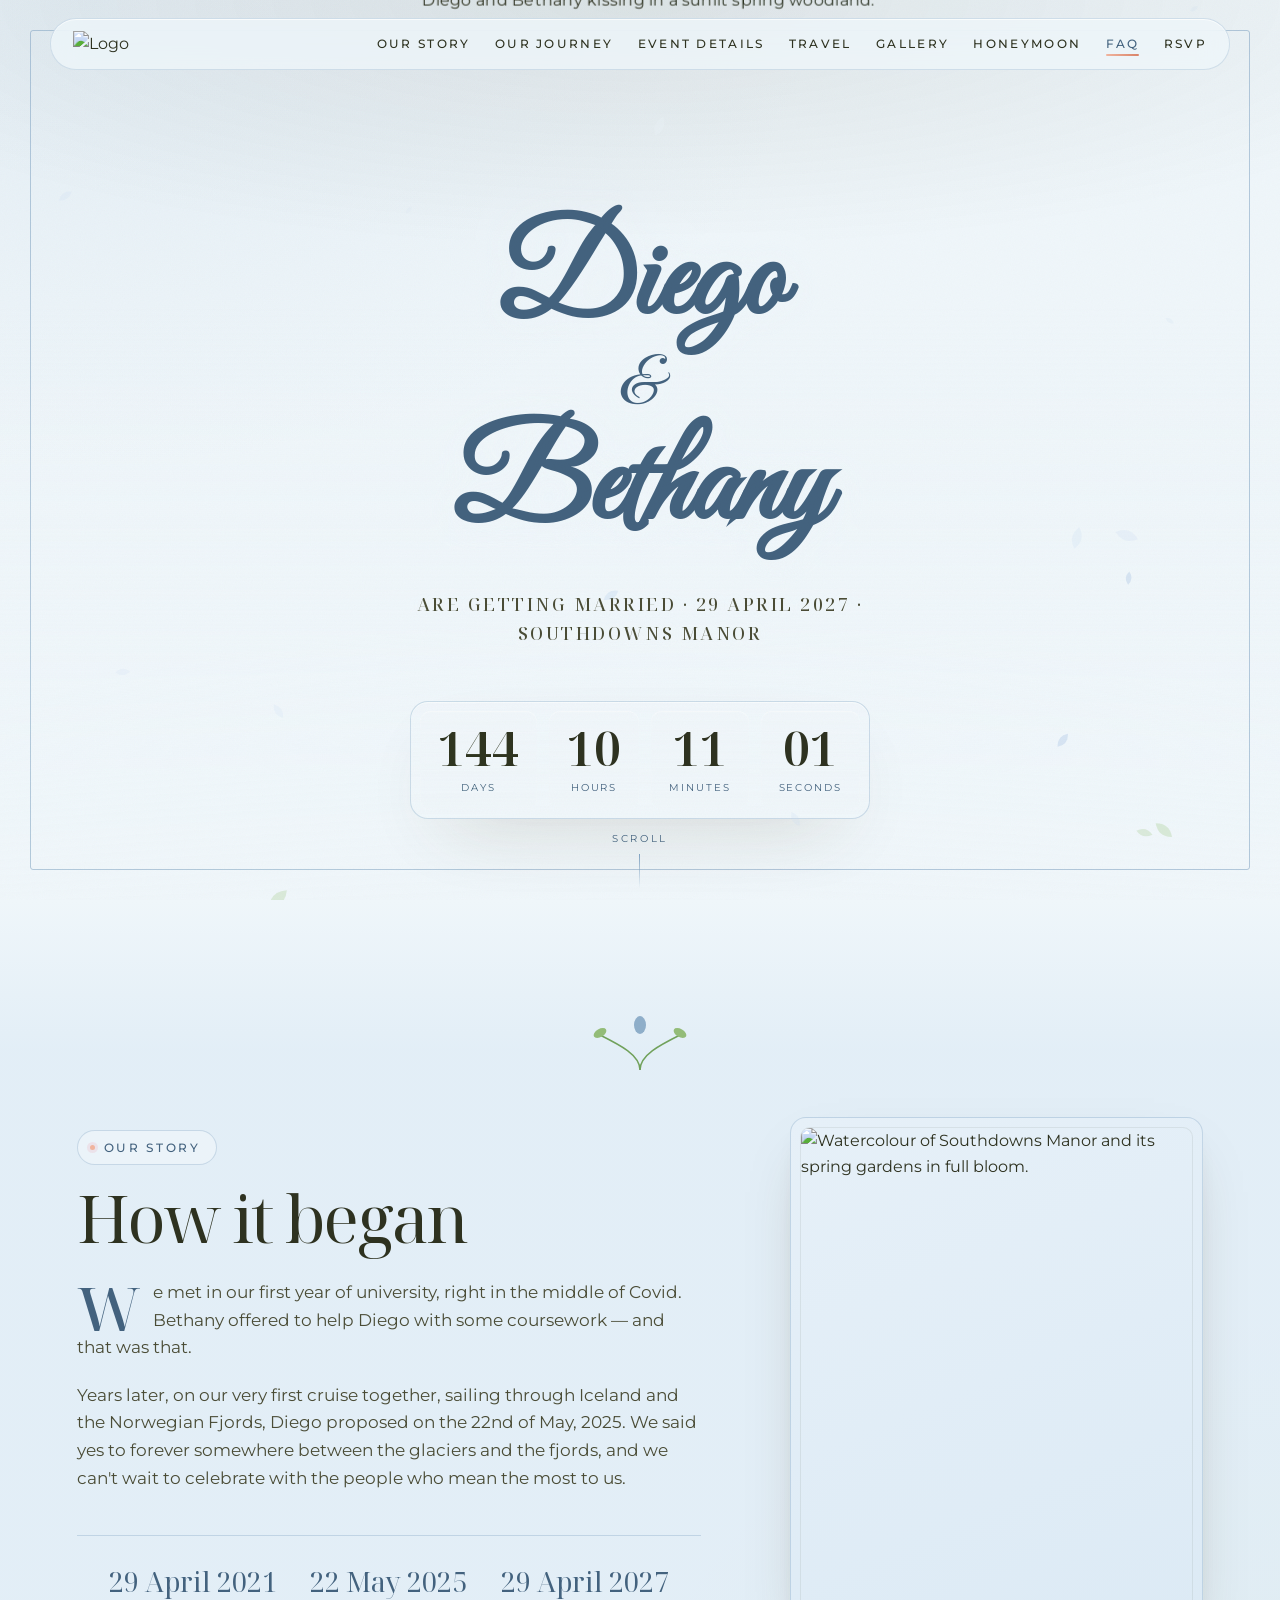
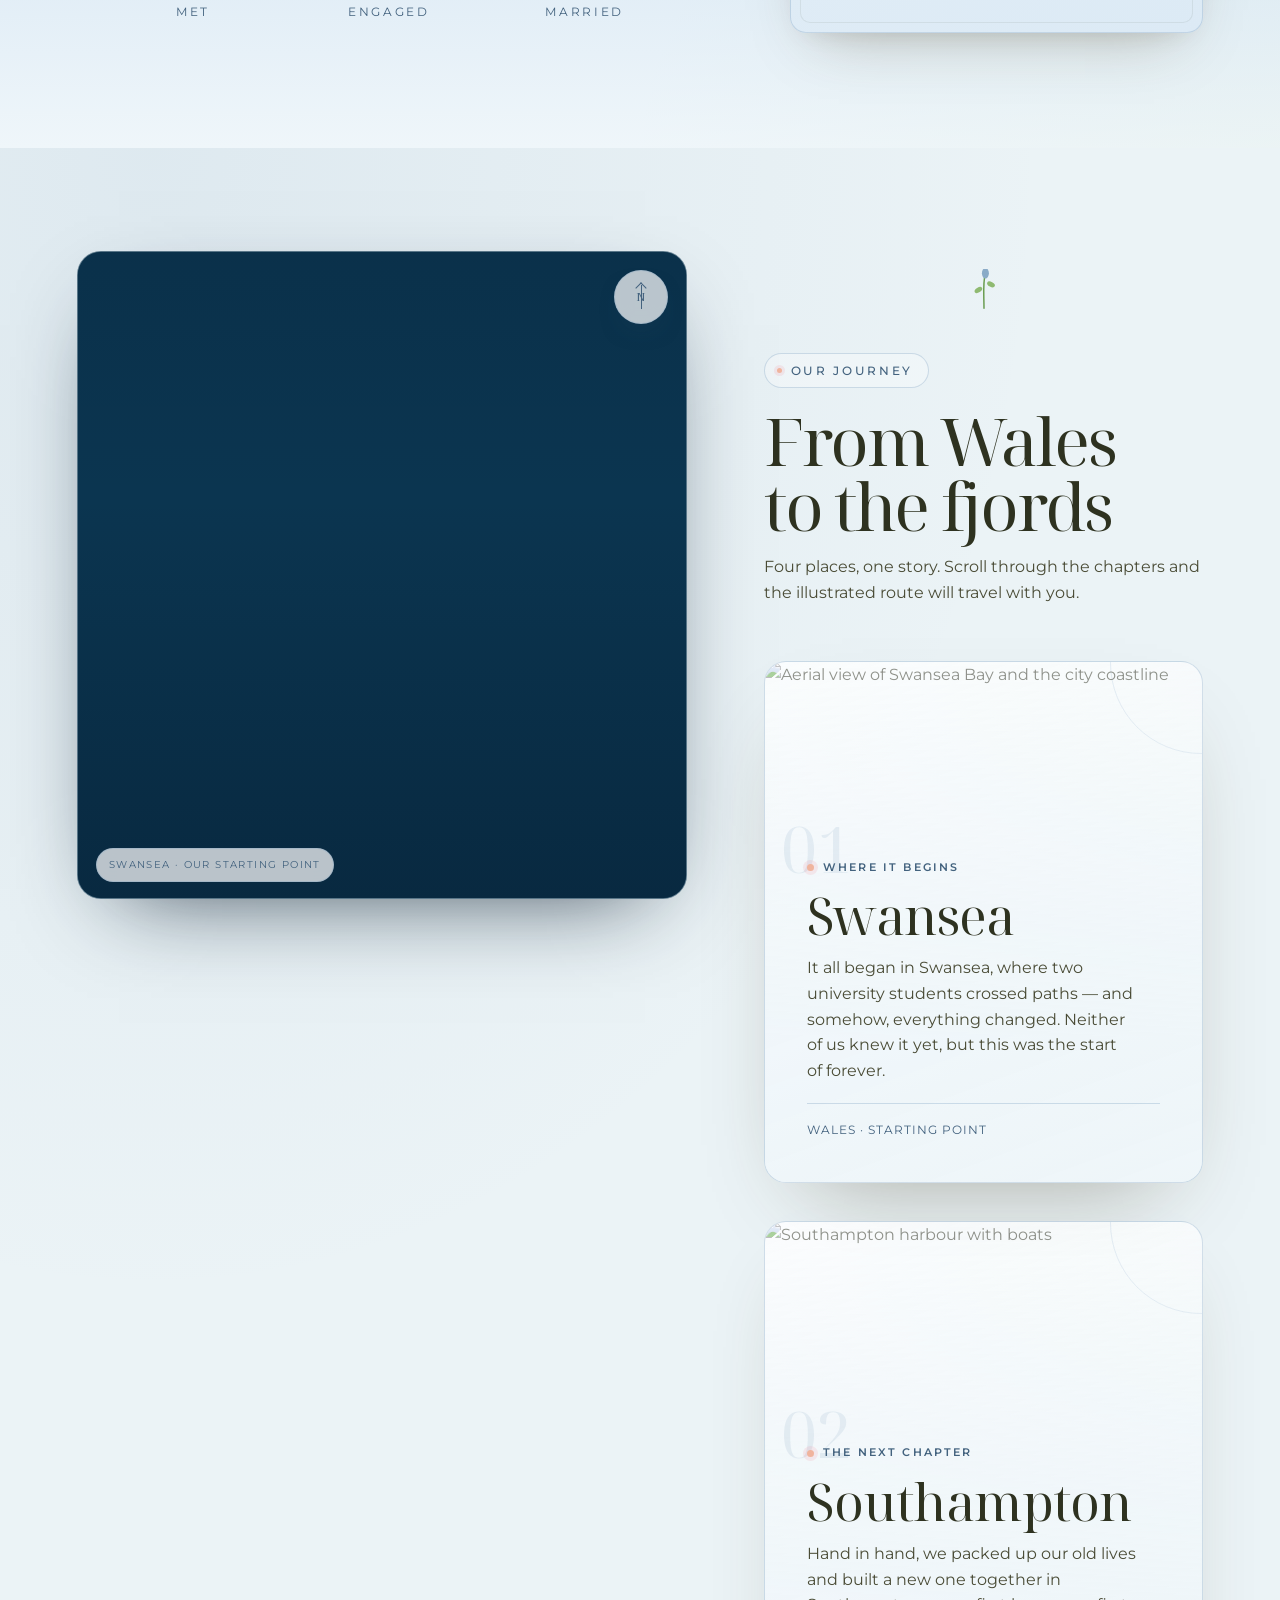
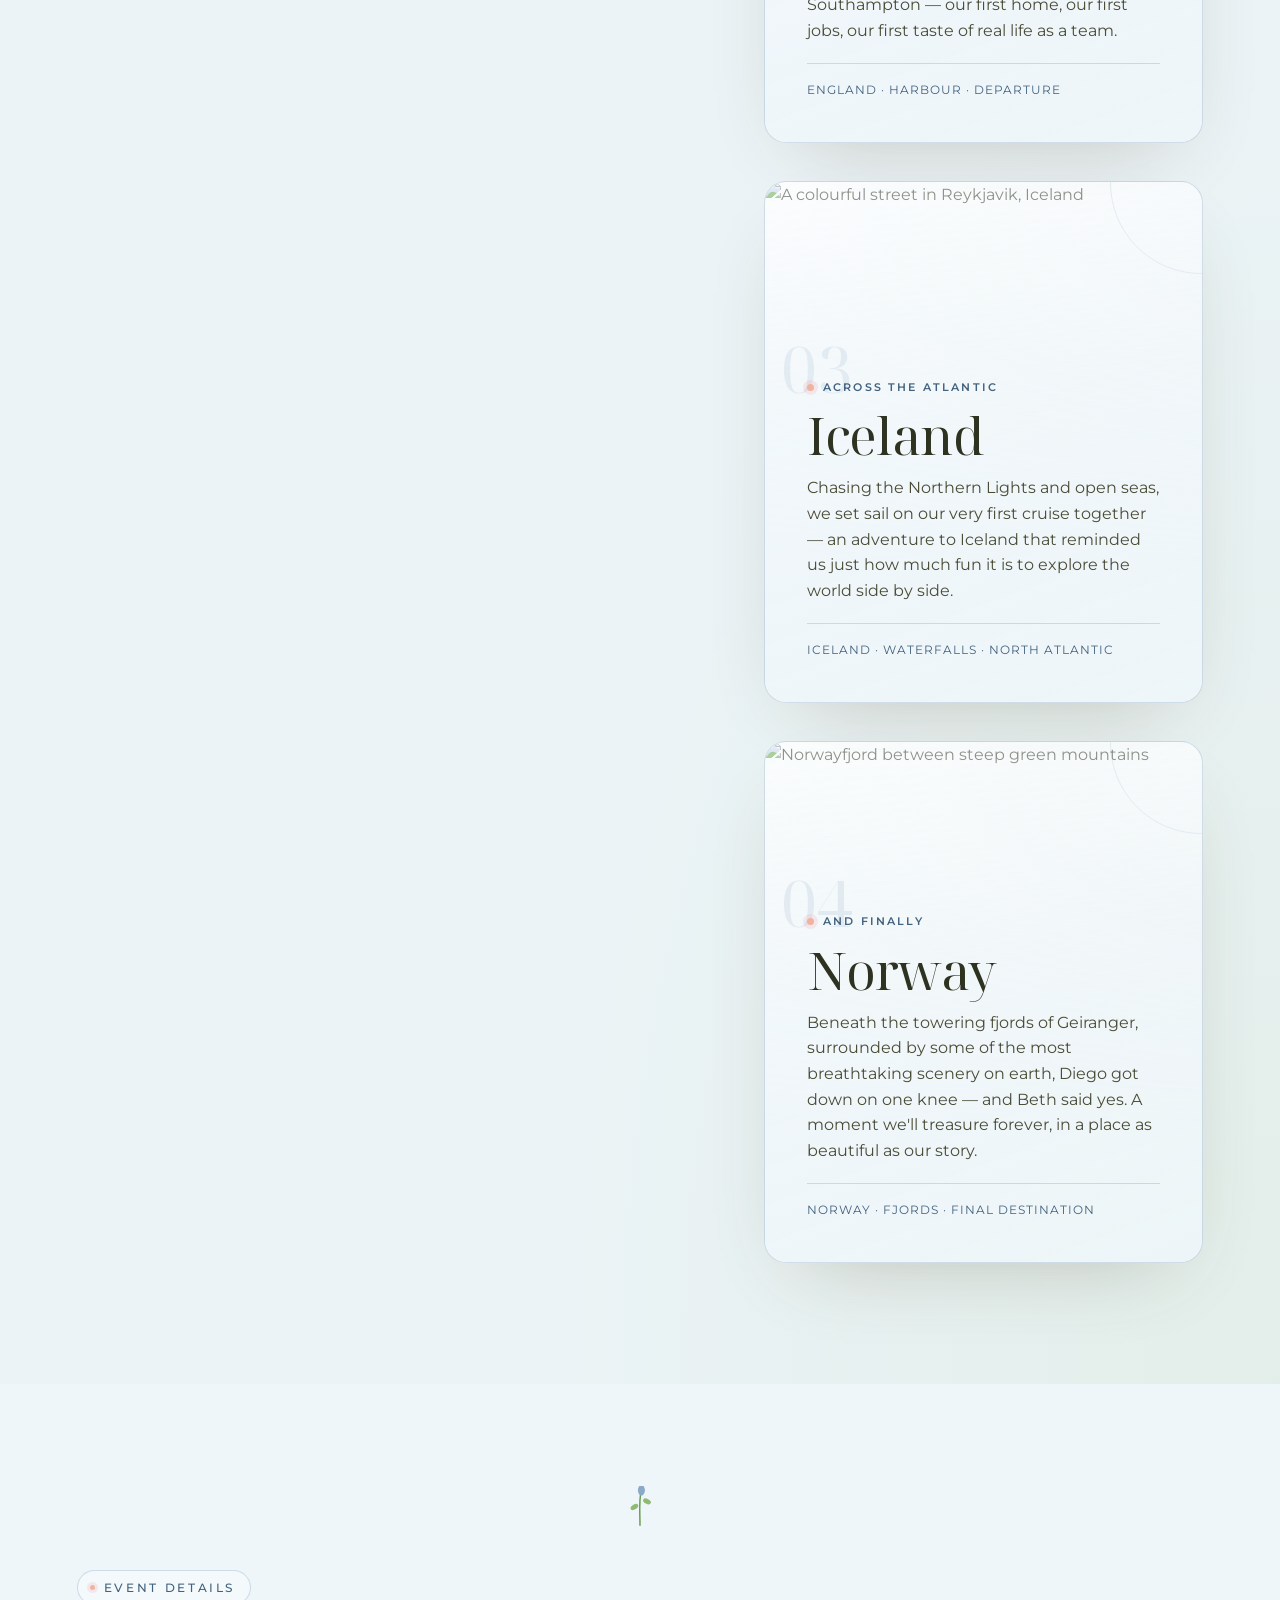
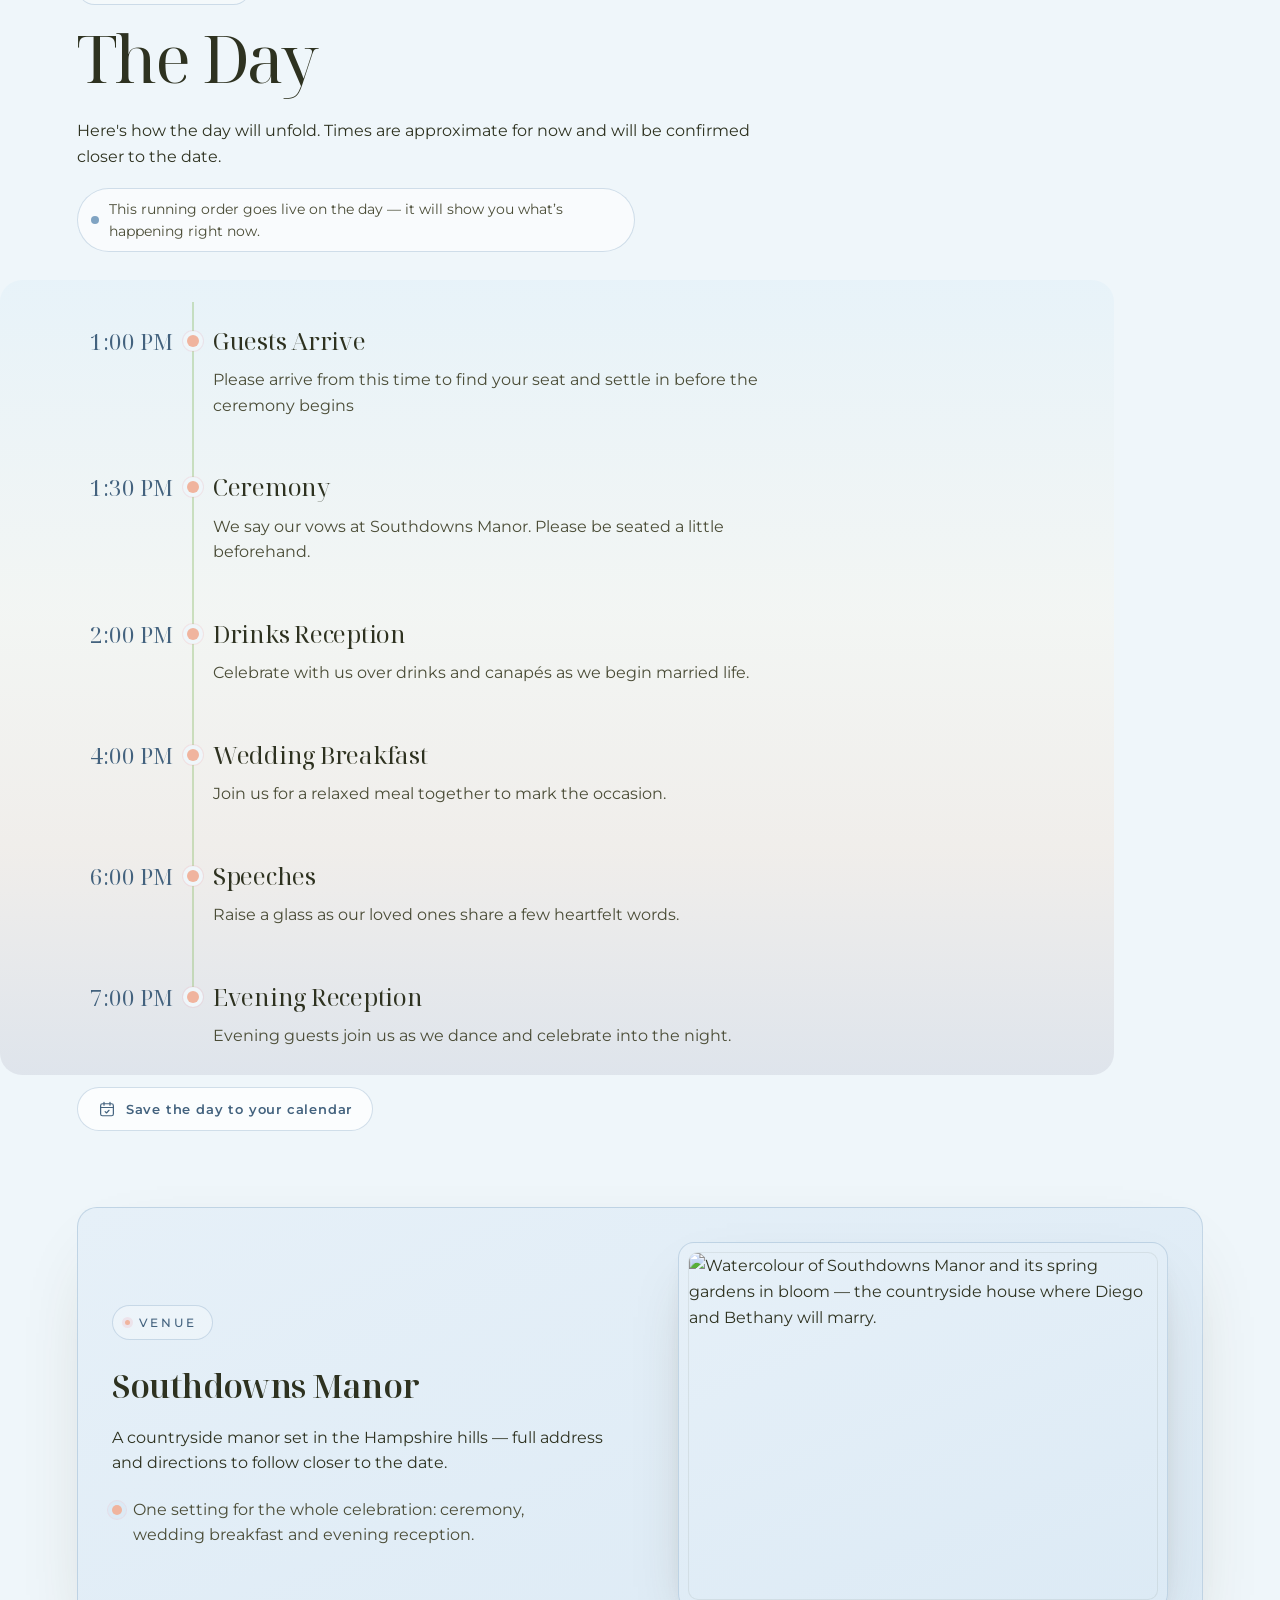
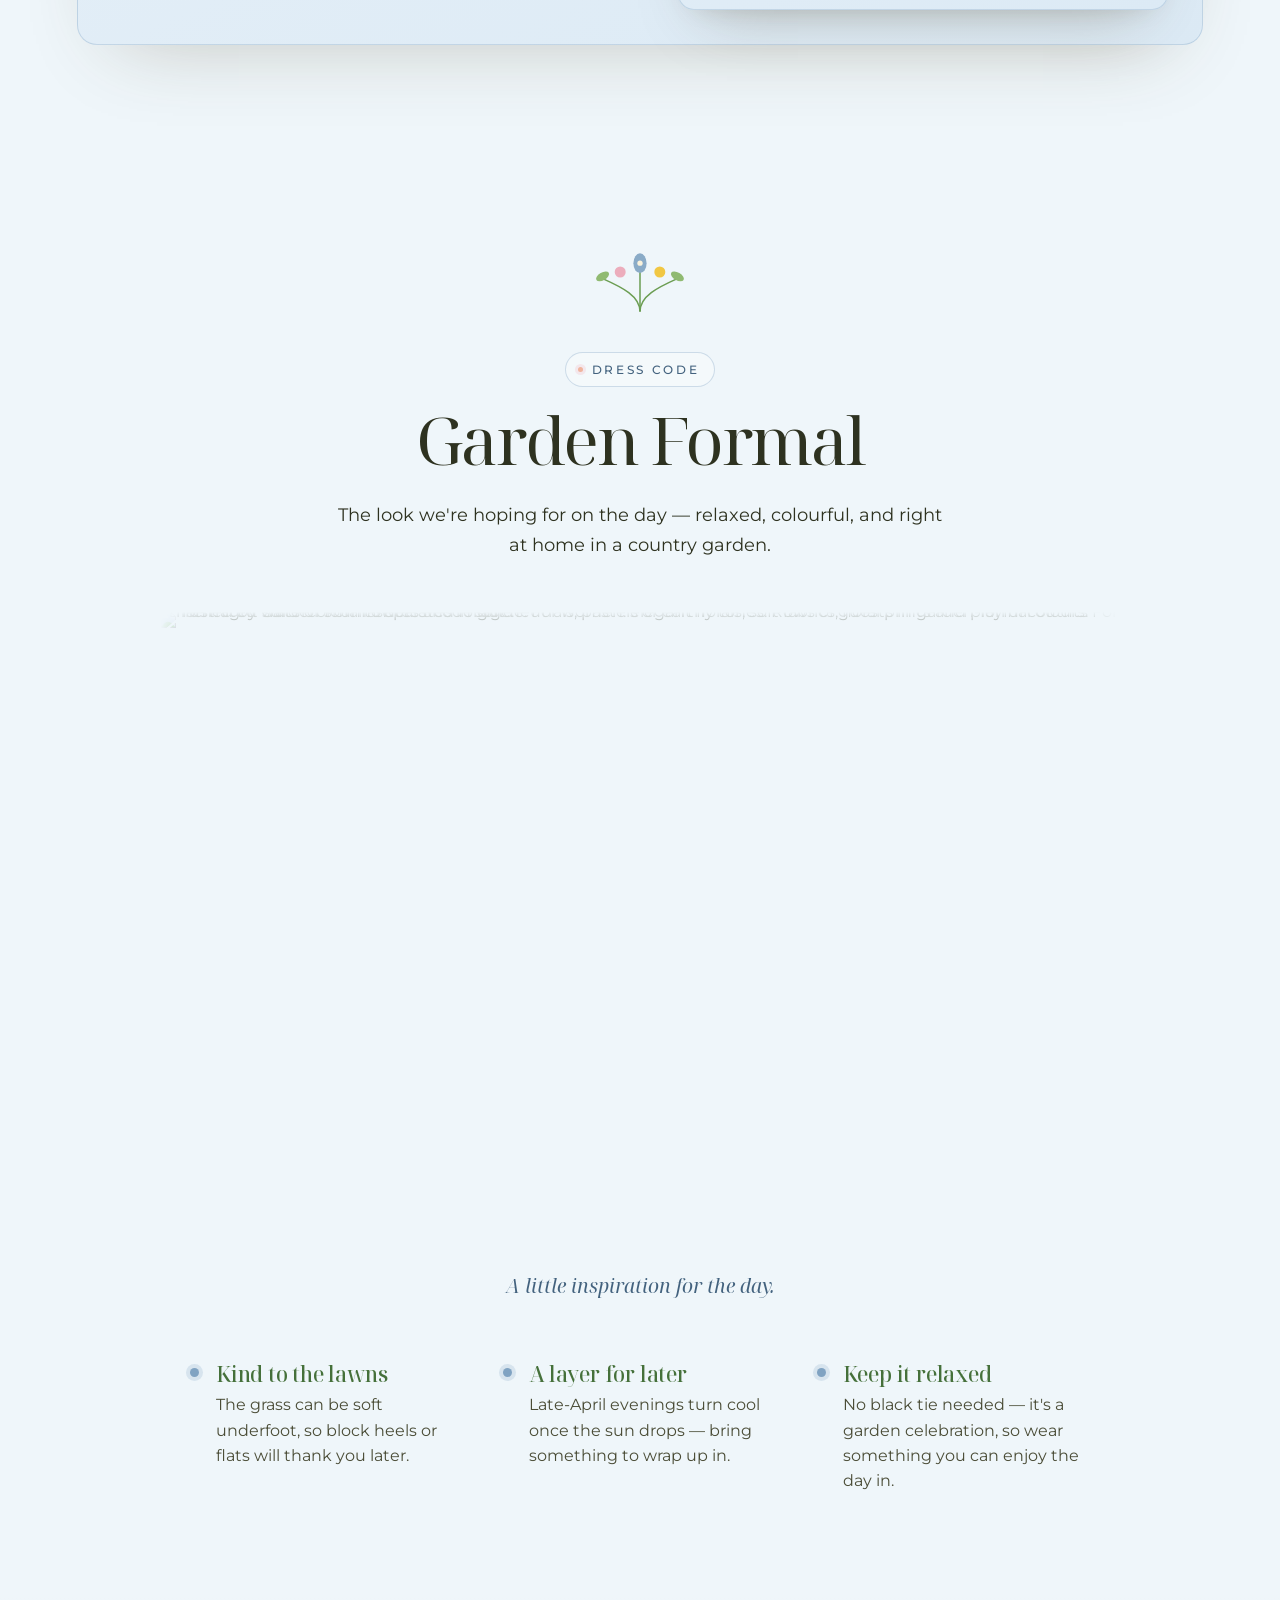
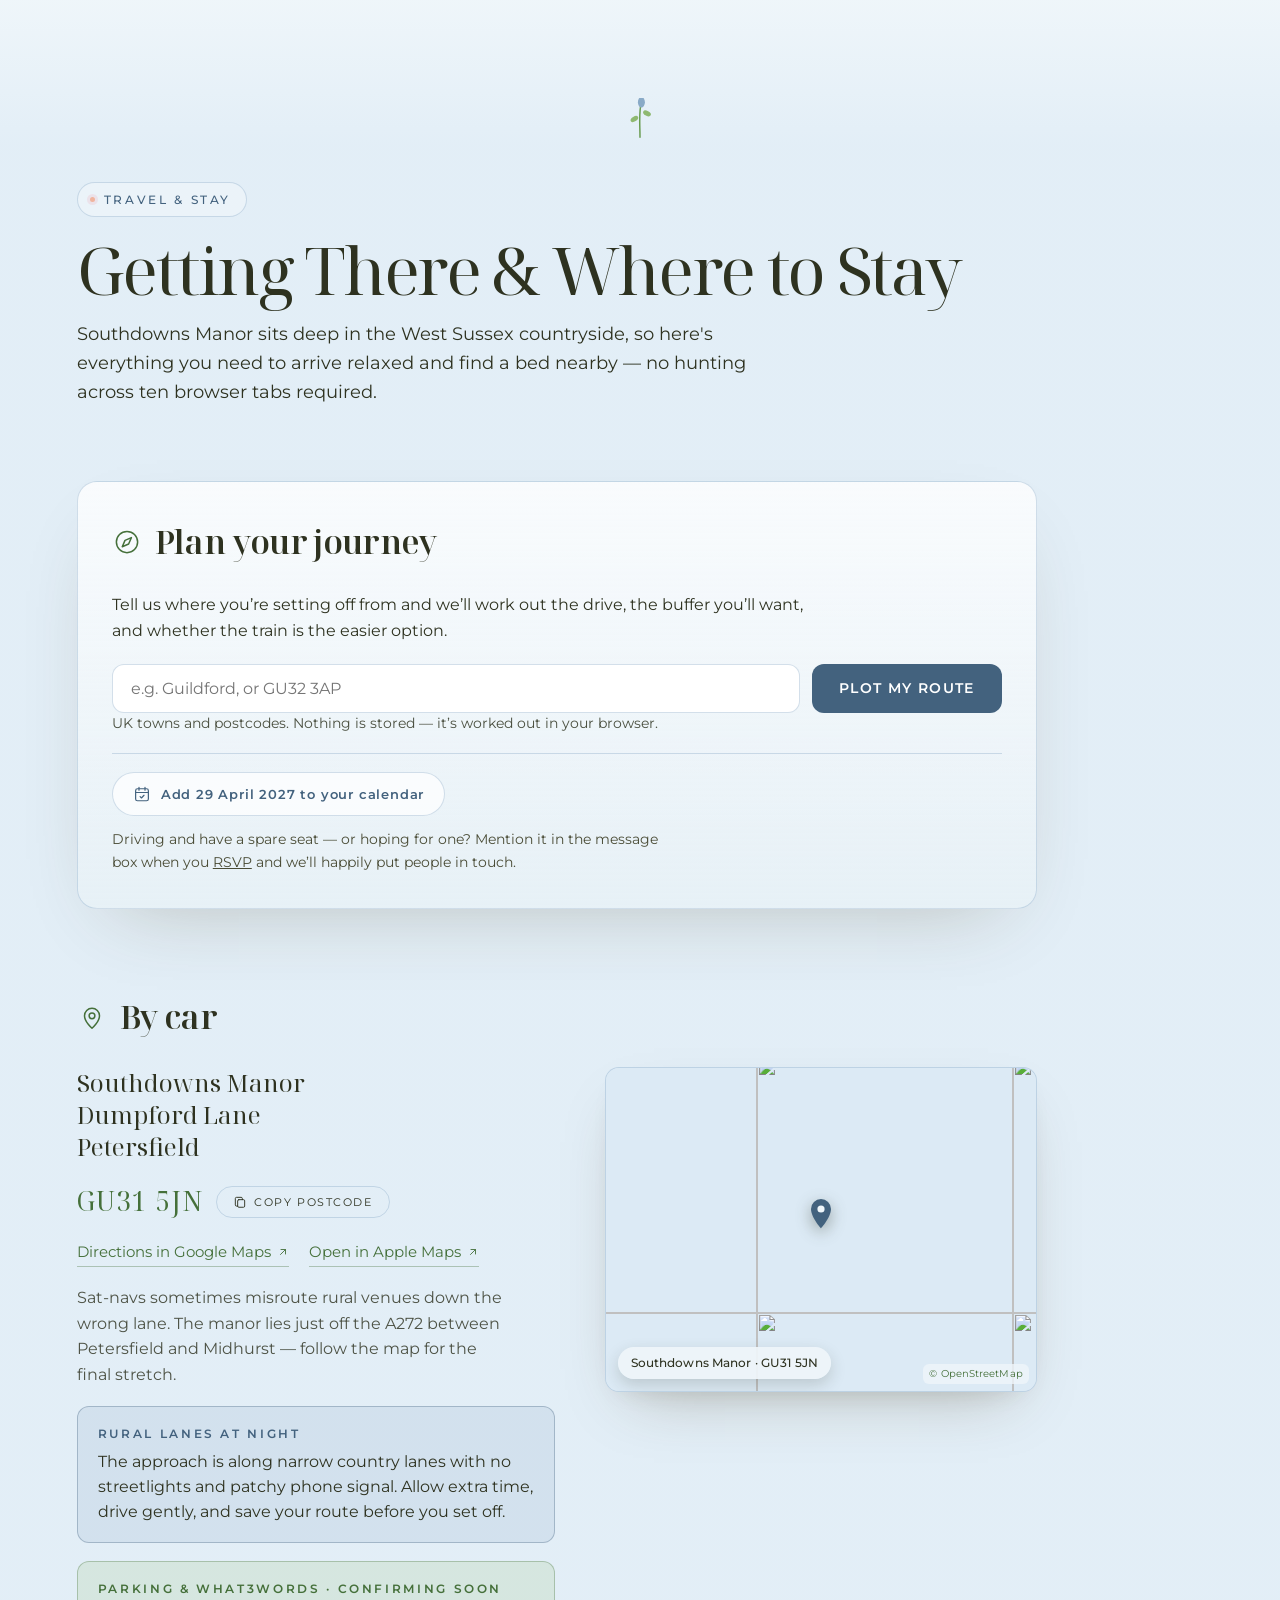
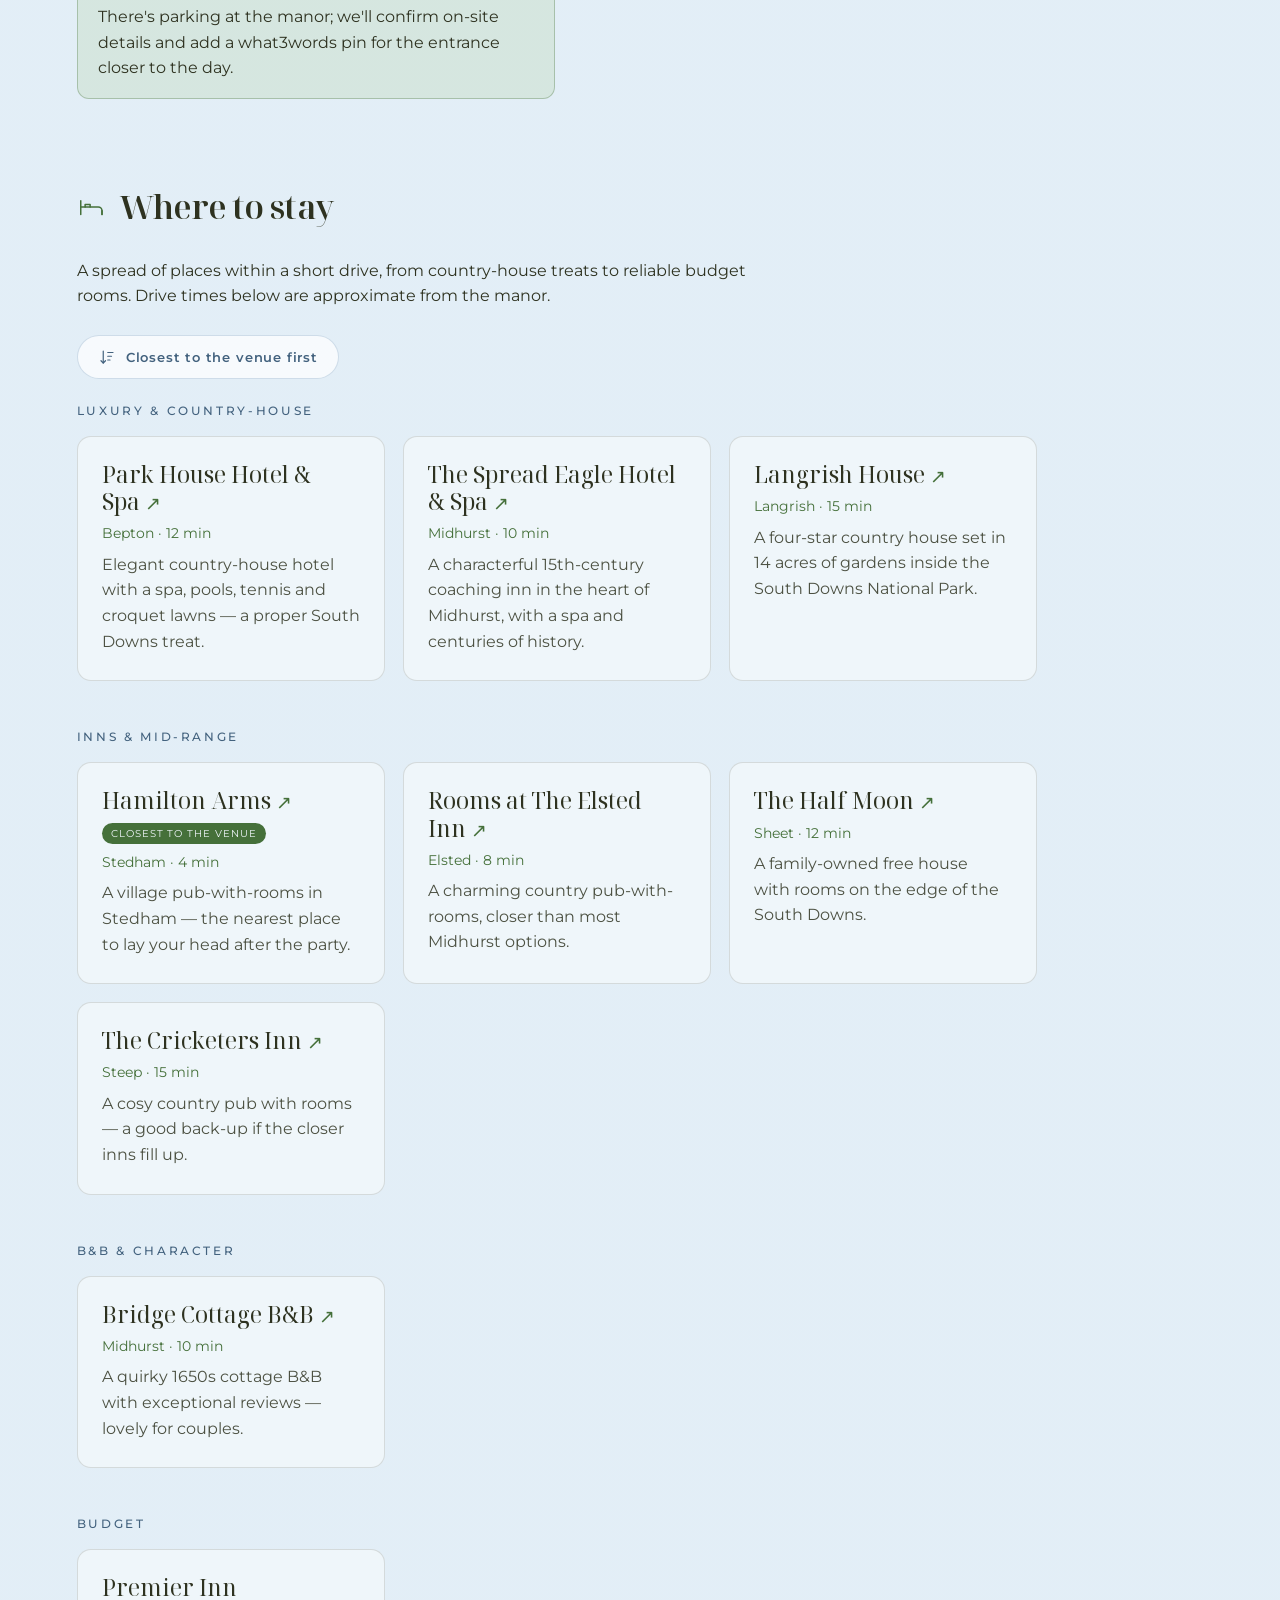
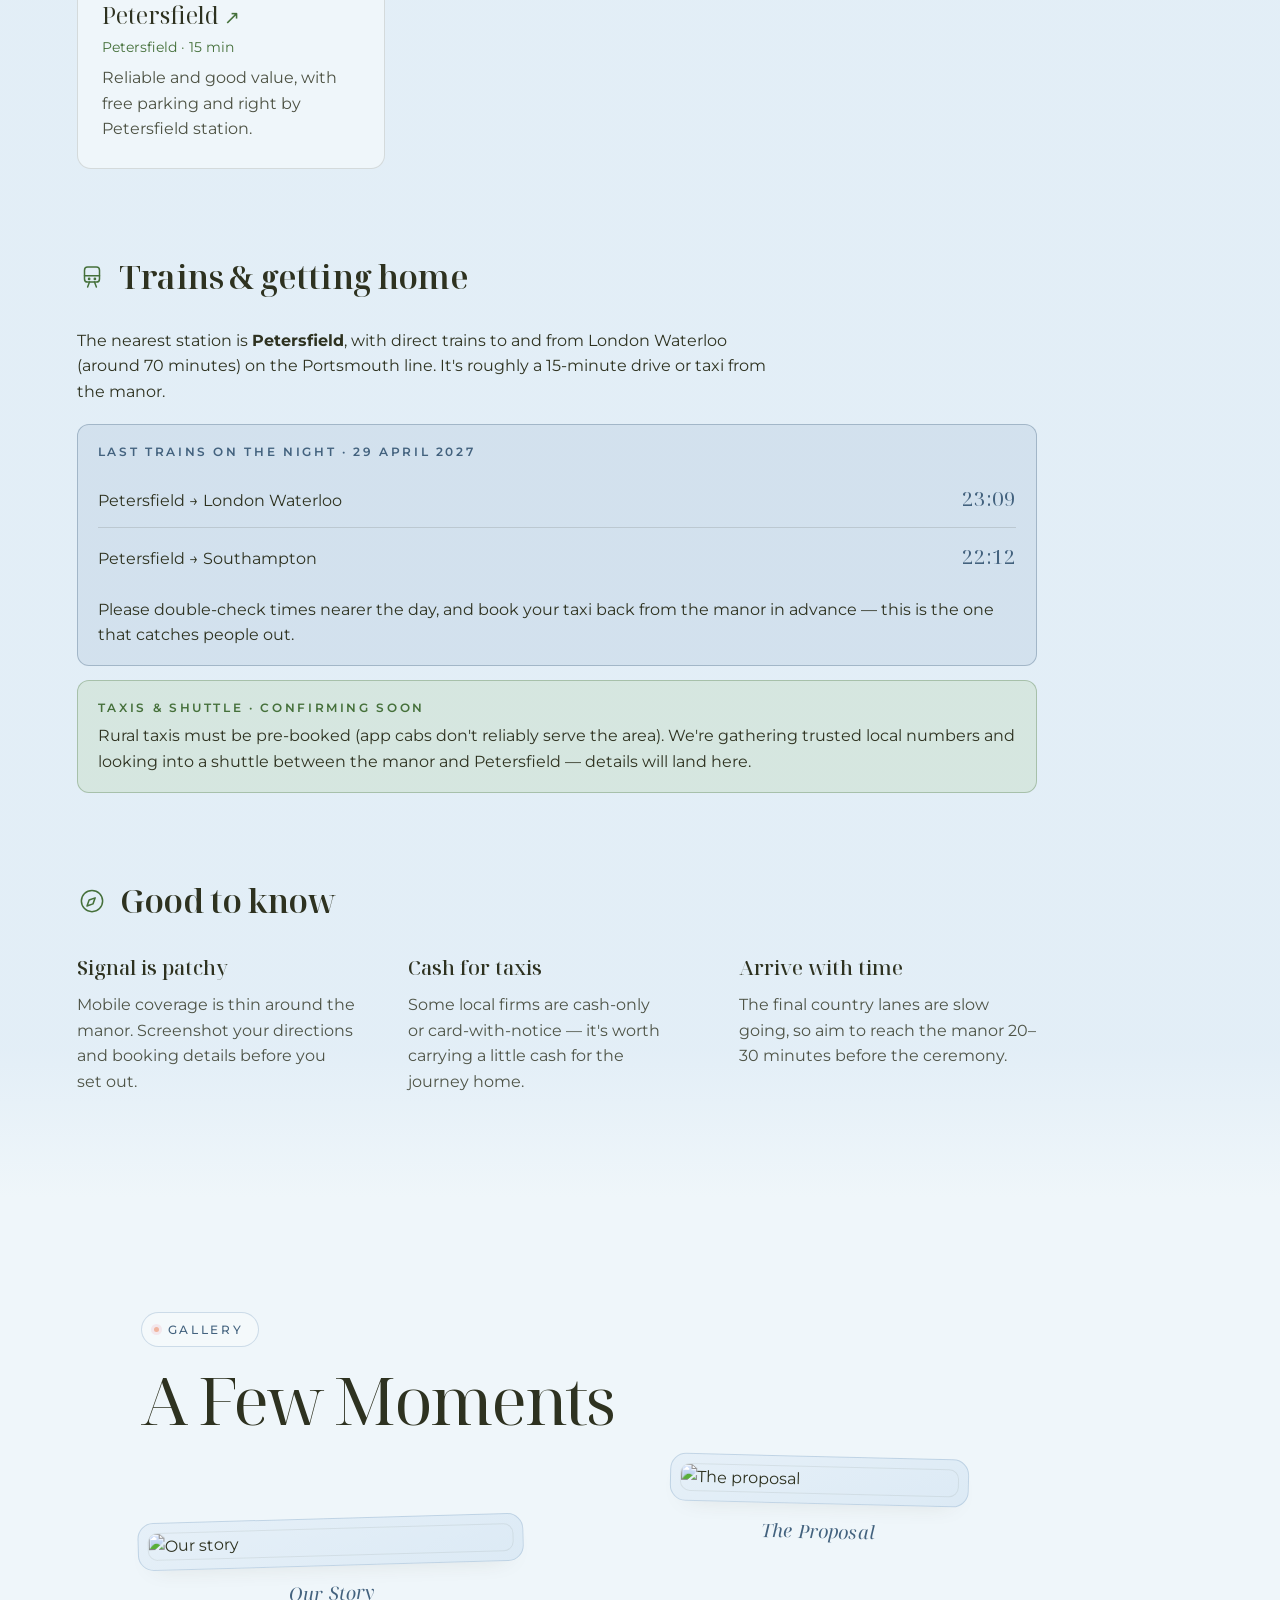
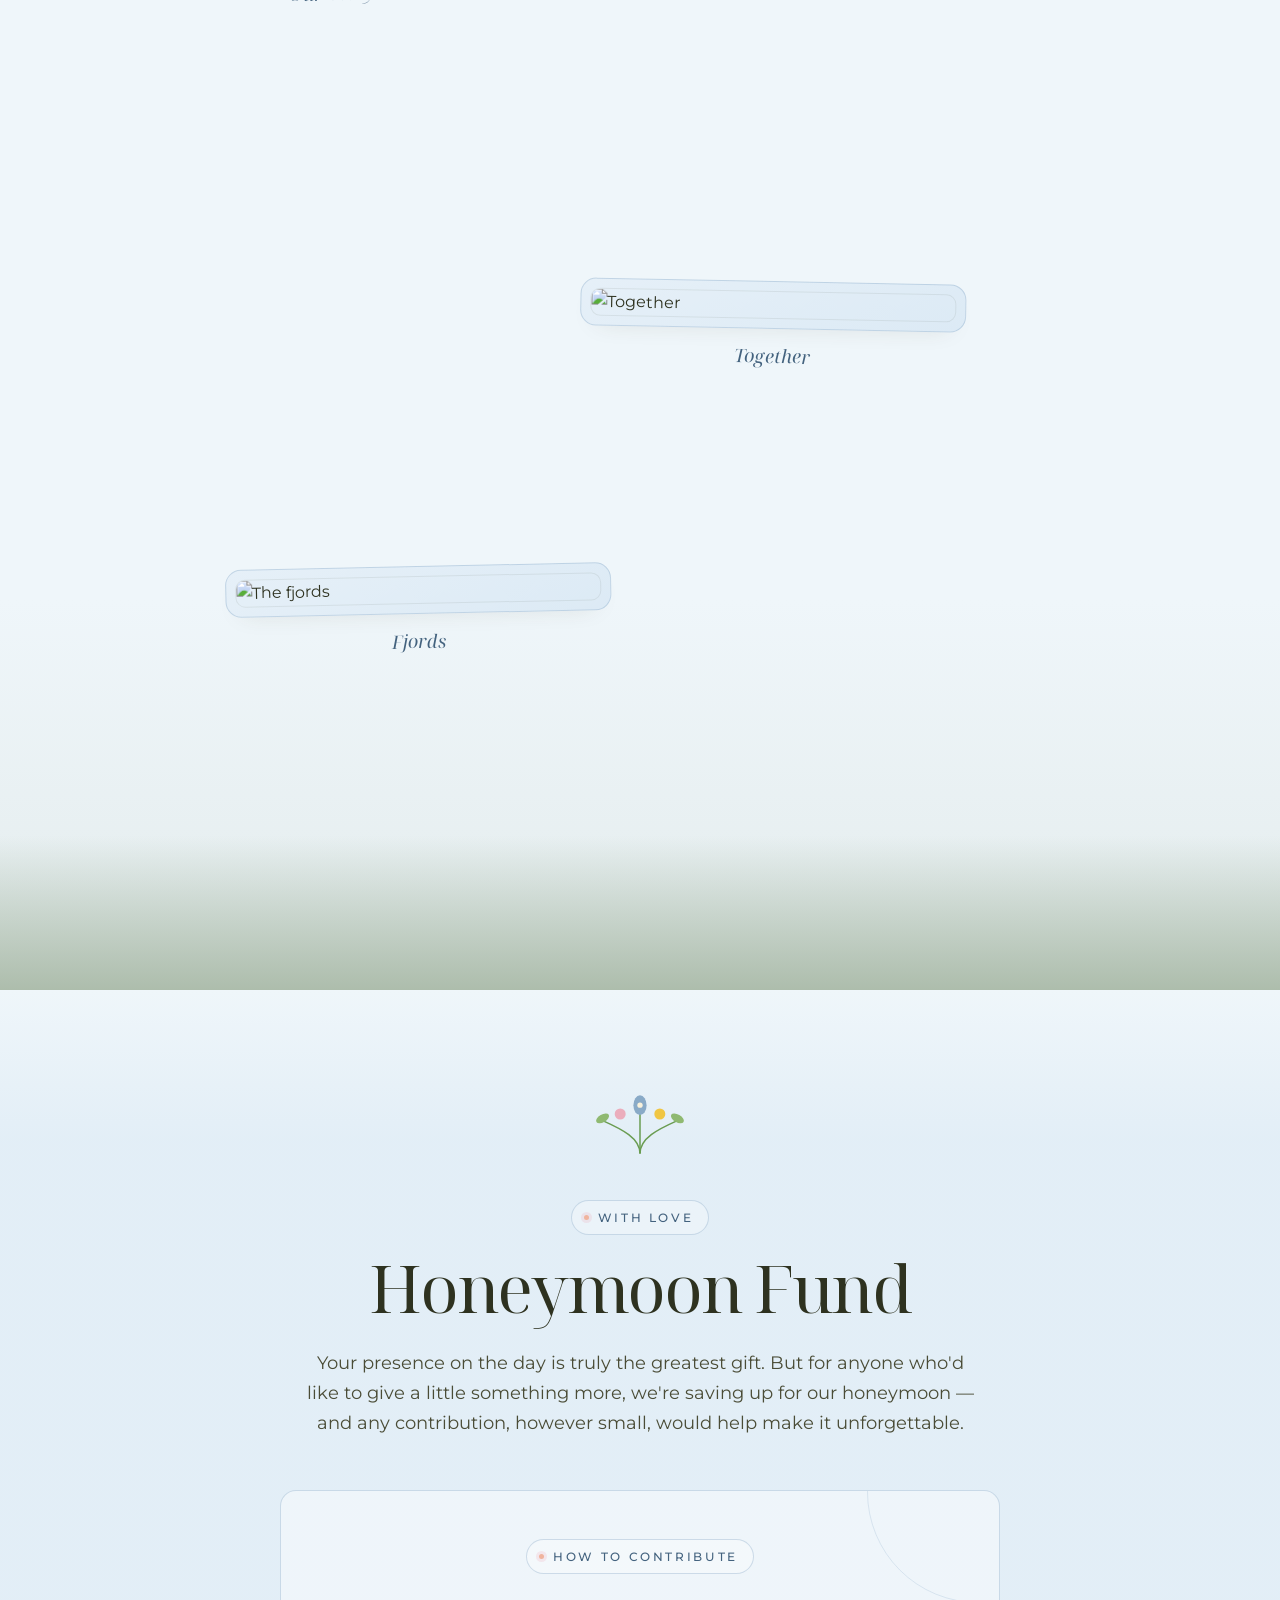
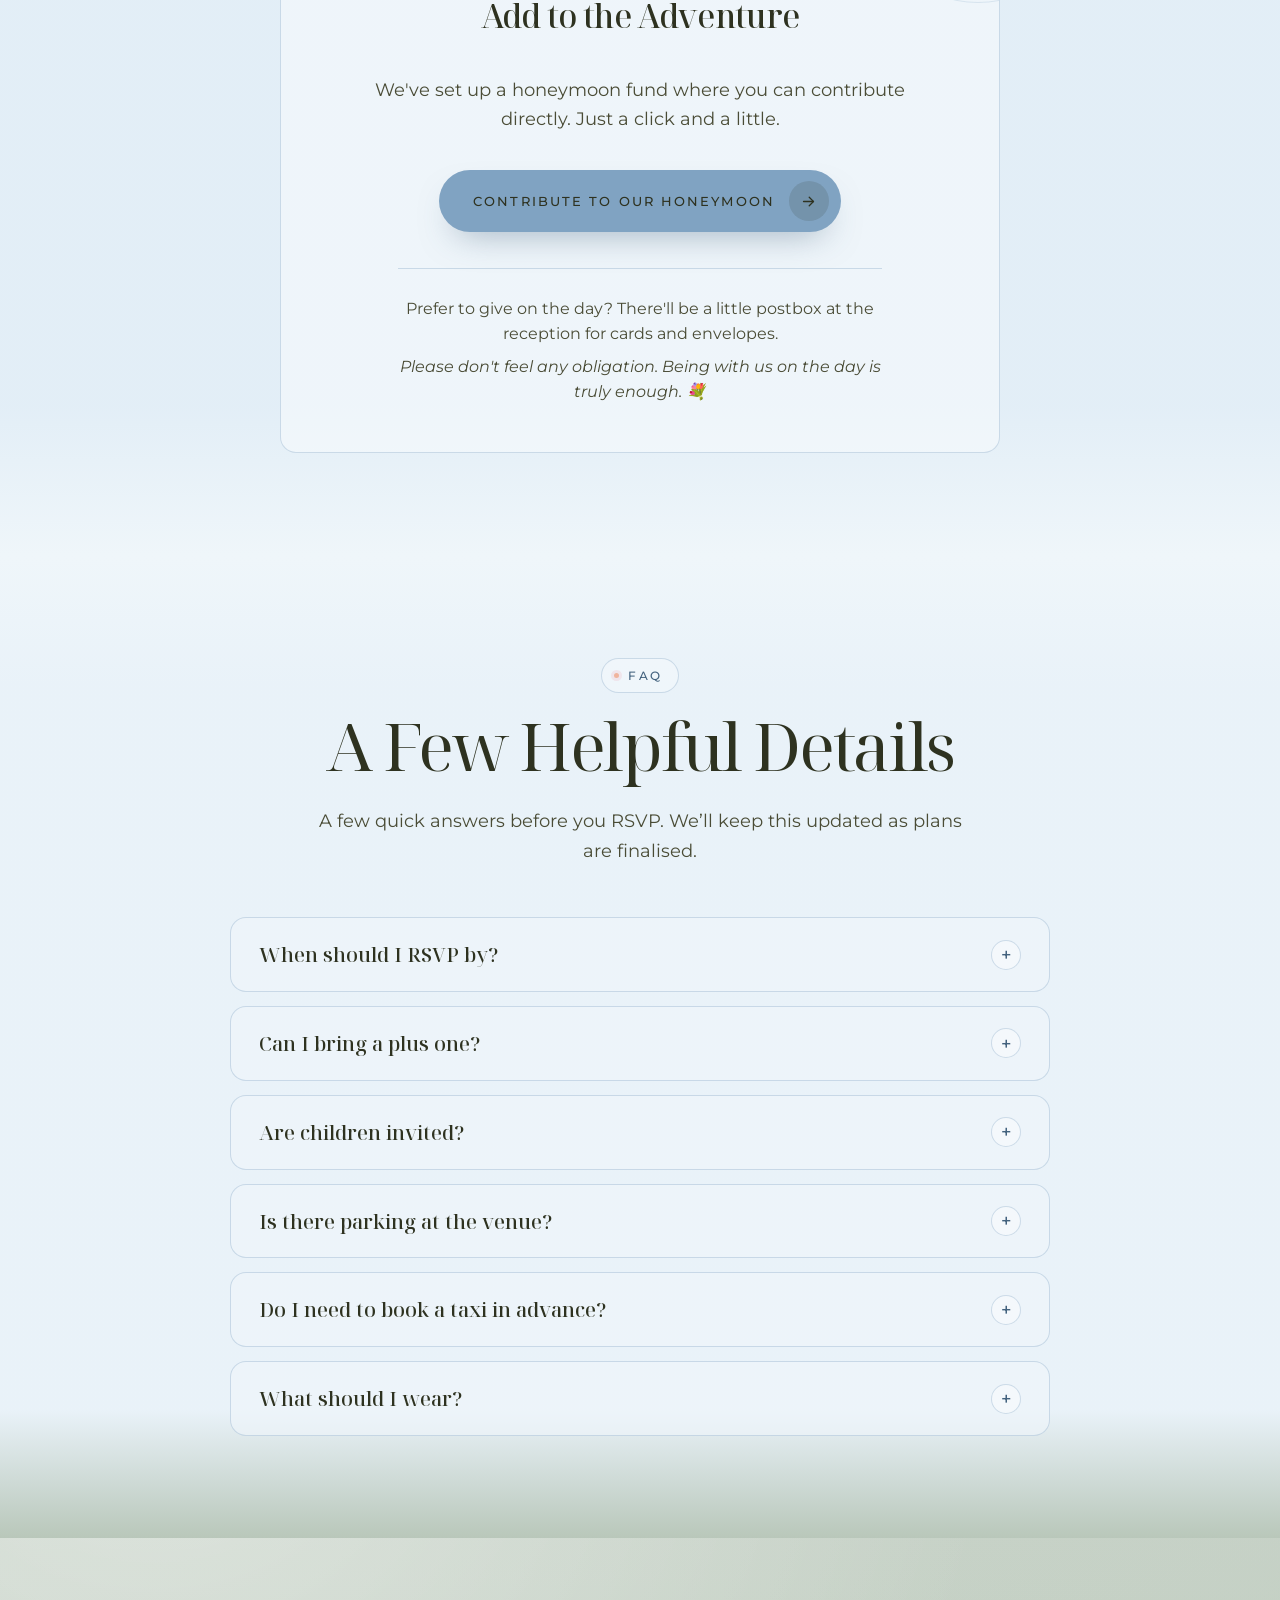
==== Deployable/Index.html @ 8af21825 "Remove caveman-main from Deployable" ====
<!DOCTYPE html>
<html lang="en">
<head>
<meta charset="UTF-8">
<meta name="viewport" content="width=device-width, initial-scale=1.0, viewport-fit=cover">
<meta name="description" content="The wedding of Diego and Bethany at Southdowns Manor on 29 April 2027.">
<link rel="icon" href="assets/Logo.png" type="image/png">
<title>Diego &amp; Bethany — 29 April 2027</title>
<link rel="preconnect" href="https://fonts.googleapis.com">
<link rel="preconnect" href="https://fonts.gstatic.com" crossorigin>
<link rel="stylesheet" href="https://fonts.googleapis.com/css2?family=Great+Vibes&family=Montserrat:ital,wght@0,300;0,400;0,500;0,600;0,700;1,400;1,500;1,600&family=Noto+Serif+Display:ital,wght@0,300;0,400;0,500;0,600;0,700;1,400;1,500;1,600&display=swap">
<link rel="stylesheet" href="https://unpkg.com/leaflet@1.9.4/dist/leaflet.css">
<style>
  :root{
    --stripe-bg: url("assets/save-the-date.png");
    /* Spring-sky grounds — cool pale-blue paper (token names retained) */
    --cream: #EFF6FA;
    --cream-deep: #DCEAF5;
    --cream-warm: #E6F0F8;
    --ink: #2E3220;
    --ink-soft: #4A4C36;
    /* Spring foliage — fresh new-growth greens (token names retained) */
    --sage: #9AC47C;
    --sage-deep: #45703A;
    --olive: #5D9440;
    --forest: #2C5327;
    --mist: #ADBDAC;         /* pastel garden green — RSVP panel surface */
    /* Spring sky — three-role blue system: text / background / accent (token names retained) */
    --peach: #80A3C2;        /* accent */
    --terracotta: #43627E;   /* text */
    --mustard: #80A3C2;      /* accent */
    --gold: #80A3C2;         /* accent */
    --gold-deep: #43627E;    /* text */
    --champagne: #EBF3F6;    /* pale background / surface */
    --dusty-blue: #80A3C2;   /* accent */
    --line: rgba(51,54,31,0.14);
    --line-gold: rgba(128,163,194,0.35);
    --shadow: 0 26px 60px -28px rgba(72,60,28,0.34), 0 10px 26px -18px rgba(72,60,28,0.22);
    --shadow-soft: 0 30px 80px -40px rgba(72,60,28,0.30);
    --shadow-lift: 0 40px 90px -46px rgba(58,48,22,0.42);
    --ease: cubic-bezier(0.16, 1, 0.3, 1);
    --ease-spring: cubic-bezier(0.16, 1, 0.3, 1);
    
    /* Warm accent — the single note of warmth against the cool chrome. Sampled from the spring bouquet (blush garden rose). Use sparingly. */
    --warm: #F0B49E; /* blush-coral — primary warm accent */
    --warm-deep: #D98368; /* deeper blush — hover / emphasis */
    --warm-soft: rgba(232,135,155,0.16); /* tint for glows & fills */
    
    /* Typography — Montserrat throughout (headings + body), with a handwritten script reserved for the hero names */
    
    --font-serif: 'Noto Serif Display', Georgia, serif;   /* sub-headin*s / section titles */
    --font-accent: 'Noto Serif Display', Georgia, serif;  /* accents / italic-style te*t */
    --font-sans: 'Montserrat', system-ui, 'Segoe UI', Arial, sans-serif;    /* body text */
    --font-script: 'Great Vibes', 'Segoe Script', 'Brush Script MT', cursive; /* hero*names */

    --text-display: clamp(3.4rem, 9.8vw, 7rem);   /* hero names (script overrides size below) */
    --text-h2: clamp(2.35rem, 4.9vw, 3.6rem);     /* section titles */
    --text-h3: clamp(1.6rem, 3vw, 2.05rem);       /* block headings */
    --text-lead: 1.15rem;                         /* lead / intro sentences */
    --text-body: 1rem;                            /* 16px — reading-copy floor */
    --text-meta: 0.875rem;                        /* 14px — secondary metadata & hints */
    --text-label: 0.75rem;                        /* 12px — uppercase labels */
    --tracking-label: 0.22em;                     /* consistent all-caps tracking */

    /* Spacing scale — 4pt base. Use gap first; fall back to margin/padding only where gap can't reach.
       Fluid tokens (clamp) for section-level rhythm; fixed tokens for component internals. */
    --space-2xs: 4px;
    --space-xs:  8px;
    --space-sm:  12px;
    --space-md:  16px;
    --space-lg:  24px;
    --space-xl:  32px;
    --space-2xl: 48px;
    --space-3xl: 64px;
    --space-4xl: 96px;
    /* Fluid — sections breathe wider on bigger screens */
    --section-pad-y: clamp(64px, 8vw, 104px);
    --section-pad-x: 6vw;
  }

  *{box-sizing:border-box; margin:0; padding:0;}
  html{scroll-behavior:smooth;}
  body{
    background-color: var(--cream);
    background-image:
      radial-gradient(1200px 760px at 6% 0%, rgba(128,163,194,0.10), transparent 62%),
      radial-gradient(1050px 720px at 100% 10%, rgba(150,190,120,0.10), transparent 62%),
      linear-gradient(rgba(239,246,250,0.45), rgba(239,246,250,0.45)),
      var(--stripe-bg);
    background-repeat:
      no-repeat,
      no-repeat,
      repeat,
      repeat;
    background-size:
      auto,
      auto,
      auto,
      1150px auto;
    background-attachment:
      scroll,
      scroll,
      fixed,
      fixed;
    color: var(--ink);
    font-family: var(--font-sans);
    font-weight: 400;
    line-height: 1.6;
    overflow-x: clip;
    font-optical-sizing: auto;
    font-kerning: normal;
    -webkit-font-smoothing: antialiased;
    text-rendering: optimizeLegibility;
  }
  h1,h2,h3, .serif{
    font-family: var(--font-serif);
    font-weight: 600;
    letter-spacing: -0.02em;
    font-optical-sizing: auto;
  }
  p{ max-width: 62ch; text-wrap: pretty; }
  a{ color: inherit; }
  img{max-width:100%; display:block;}

  ::selection{ background: var(--champagne); color: var(--ink); }

  /* Film-grain / pressed-paper texture — fixed, non-interactive, sits under the nav
     so chrome stays crisp. Purely decorative; adds tactile "printed invitation" depth. */
  .paper-grain{
    position: fixed; inset: 0; z-index: 90; pointer-events: none;
    opacity: 0.035; mix-blend-mode: multiply;
    background-image: url("data:image/svg+xml,%3Csvg xmlns='http://www.w3.org/2000/svg' width='140' height='140'%3E%3Cfilter id='n'%3E%3CfeTurbulence type='fractalNoise' baseFrequency='0.92' numOctaves='2' stitchTiles='stitch'/%3E%3C/filter%3E%3Crect width='100%25' height='100%25' filter='url(%23n)'/%3E%3C/svg%3E");
  }

  @media (prefers-reduced-motion: reduce){
    *{ animation-duration: 0.01ms !important; animation-iteration-count: 1 !important; transition-duration: 0.01ms !important; scroll-behavior: auto !important; }
  }

  /* ---------- Botanical signature SVG (reused as divider) ---------- */
  .sprig{ width: 120px; height: auto; opacity: 0.85; }
  .sprig path, .sprig ellipse{ vector-effect: non-scaling-stroke; }

  /* ---------- Nav ---------- */
  nav{
    position: fixed; top:0; left:0; right:0; z-index: 100;
    display:flex; align-items:center; justify-content:space-between;
    padding: 22px 5vw;
    background: linear-gradient(to bottom, rgba(239,246,250,0.86), rgba(239,246,250,0.66));
    backdrop-filter: blur(14px) saturate(1.1);
    -webkit-backdrop-filter: blur(14px) saturate(1.1);
    border-bottom: 1px solid transparent;
    transition: border-color 0.5s var(--ease), background 0.5s var(--ease);
  }
  nav.scrolled{ border-bottom-color: var(--line-gold); padding: 13px 5vw; background: linear-gradient(to bottom, rgba(239,246,250,0.94), rgba(239,246,250,0.82)); }
  
  .nav-mark{
    display: inline-flex;
    align-items: center;
    text-decoration: none;
    width: 80px;
    flex: none;
  }

  .nav-mark img{
    width: 100%;
    height: auto;
    display: block;
  }

  .nav-links{ display:flex; gap: clamp(16px, 2.2vw, 36px); list-style:none; font-size: 0.72rem; letter-spacing: 0.2em; text-transform: uppercase; font-weight: 500; }
  .nav-links a{ text-decoration:none; position:relative; padding-bottom: 5px; color: var(--ink-soft); transition: color 0.3s var(--ease); }
  .nav-links a:hover{ color: var(--ink); }
  .nav-links a::after{
    content:''; position:absolute; left:0; bottom:0; width:100%; height:1.5px; border-radius:2px;
    background: linear-gradient(90deg, var(--warm), var(--warm-deep));
    transform: scaleX(0); transform-origin: left center;
    transition: transform 0.4s var(--ease);
  }
  .nav-links a:hover::after{ transform: scaleX(1); }
  .nav-links a.active::after{ width:100%; transform: scaleX(1); }
  .nav-toggle{ display:none; background:none; border:none; font-size:1.5rem; cursor:pointer; color:var(--ink); }

  @media (max-width: 760px){
    .nav-links{
      position:fixed; top:0; right:-100%; height:100vh; width: min(78vw, 320px);
      background: var(--cream); flex-direction:column; justify-content:center; align-items:flex-start;
      padding: 40px; gap: 28px; transition: right 0.45s var(--ease); box-shadow: var(--shadow);
    }
    .nav-links.open{ right:0; }
    .nav-toggle{ display:block; z-index: 101; }
  }

  /* ---------- Hero ---------- */
  .hero{
    position: relative; overflow: hidden;
    min-height: 100svh; display: flex; flex-direction: column;
    align-items: center; justify-content: flex-end; text-align: center;
    padding: 120px 6vw clamp(74px, 9vh, 98px);
    perspective:3000px;
  }
  .hero-img{
    position: absolute; inset: 0; z-index: 0;
    width: 100%; height: 100%; object-fit: cover; object-position: 59% 50%;
    transform: scale(1.03);
    opacity: 1;
  }

  @media (max-width: 640px){
    .hero-img{ object-position: 59% 50%; }
  }

  .hero-scrim{
    position: absolute; inset: 0; z-index: 1; pointer-events: none;
    background:
    /* 1 · Bottom legibility wash — only rises through the lower third, where the names, sub-line and countdown sit. */
      linear-gradient(to top,
        rgba(239,246,250,0.97) 0%,
        rgba(239,246,250,0.90) 14%,
        rgba(239,246,250,0.64) 28%,
        rgba(239,246,250,0.28) 42%,
        rgba(239,246,250,0.07) 54%,
        transparent 66%),
       
      /* 2 · Soft focal pool feathered behind the text block, so contrast is highest right under the script names without touching the sky. */
      radial-gradient(120% 60% at 50% 106%, rgba(239,246,250,0.55), transparent 62%),

      /* 3 · A whisper of top vignette to seat the nav — far lighter than before. */
      radial-gradient(120% 48% at 50% 0%, rgba(46,50,32,0.09), transparent 58%);
  }

  /* Formal invitation frame — a hairline gold mat inset from the edges */
  .hero-frame{
      position:absolute;
      inset:clamp(14px,2.4vw,30px);
      z-index:2;
      transform-style:preserve-3d;
      transition:
          transform 0.2s ease-out;
      border:1px solid rgba(128,163,194,0.55);
      border-radius:3px;
  }
  .hero-content{ position: relative; z-index: 3; max-width: 940px; transform-style: preserve-3d; will-change: transform; transition: transform 0.15s ease-out}
  .hero-eyebrow{
    display: inline-flex; align-items: center; gap: 14px;
    font-size: 0.76rem; letter-spacing: 0.34em; text-transform: uppercase; font-weight: 500;
    color: var(--gold-deep); margin-bottom: clamp(18px, 2.6vw, 30px);
    text-shadow: 0 1px 12px rgba(239,246,250,0.95);
  }
  .hero-eyebrow::before, .hero-eyebrow::after{
    content:''; width: clamp(22px, 5vw, 46px); height:1px;
    background: linear-gradient(90deg, transparent, var(--gold));
  }
  .hero-eyebrow::after{ background: linear-gradient(90deg, var(--gold), transparent); }
  .hero-title{
    font-family: var(--font-script);
    font-size: clamp(3.9rem, 11.5vw, 8rem); line-height: 1.04; letter-spacing: 0;
    color: var(--ink); text-wrap: balance; text-shadow: 0 2px 30px rgba(239,246,250,0.66);
    font-weight: 300;
    transform:translateZ(80px);
  }
  .hero-title em{ font-style: normal; color: var(--terracotta); font-weight: 600; }
  .hero-title .ampersand{
    display: block; font-family: var(--font-script); font-style: normal;
    font-size: 0.52em; color: var(--terracotta); margin: 0.02em 0; font-weight: 500;
  }
  .hero-sub{
    margin: clamp(22px, 2.8vw, 34px) auto 0;
    font-family: var(--font-accent); font-style: normal; font-size: clamp(0.92rem, 1.6vw, 1.12rem);
    text-transform: uppercase; letter-spacing: 0.14em; font-weight: 500;
    color: var(--ink-soft); text-shadow: 0 1px 12px rgba(239,246,250,0.9);
    transform:translateZ(40px);
  }

  @keyframes rise{ from{opacity:0; transform: translateY(18px);} to{opacity:1; transform:translateY(0);} }

  /* Countdown */
  .countdown{
    display: inline-flex; gap: clamp(5px, 1.2vw, 12px); margin-top: clamp(34px, 4.5vw, 54px);
    flex-wrap: wrap; justify-content: center; align-items: stretch;
    padding: 9px; border-radius: 18px;
    background: linear-gradient(rgba(239,246,250,0.52), rgba(239,246,250,0.26));
    border: 1px solid var(--line-gold);
    box-shadow: var(--shadow-soft), inset 0 1px 0 rgba(255,255,255,0.5);
    transform:translateZ(140px);
    transition:
    transform 0.2s ease-out,
    box-shadow 0.2s ease-out;
  }

  .countdown:hover{
      transform:
          translateZ(180px)
          translateY(-6px);
      box-shadow:
          0 35px 70px rgba(0,0,0,0.18);
  }

  .countdown .unit{
    text-align: center; min-width: clamp(56px, 12vw, 80px);
    padding: 13px clamp(9px, 1.7vw, 18px); border-radius: 11px;
    background: rgba(239,246,250,0.5);
    box-shadow: inset 0 1px 1px rgba(255,255,255,0.45);
  }
  .countdown .num{
    font-family: var(--font-serif); font-weight: 600; font-size: clamp(2rem, 4.6vw, 3rem);
    line-height: 1; color: var(--ink);
    font-variant-numeric: tabular-nums lining-nums;
  }
  .countdown .label{
    font-family: var(--font-sans);
    font-size: 0.6rem; letter-spacing: 0.2em; text-transform: uppercase;
    color: var(--gold-deep); margin-top: 8px;
  }

  .scroll-cue{
    position: absolute; bottom: 12px; left: 0; right: 0; margin: 0 auto; width: fit-content; z-index: 4;
    font-size: 0.6rem; letter-spacing: 0.28em; text-transform: uppercase; color: var(--gold-deep);
    display: flex; flex-direction: column; align-items: center; gap: 8px;
  }
  .scroll-cue .line{ width: 1px; height: 34px; background: linear-gradient(var(--gold), transparent); animation: pulse 2s ease-in-out infinite; }
  @keyframes pulse{ 0%,100%{ opacity:0.25; } 50%{ opacity:0.85; } }

  @media (max-height: 760px){
    .hero-title{ font-size: clamp(3.1rem, 8.4vw, 4.8rem); line-height: 1.04; }
    .countdown{ margin-top: clamp(20px, 3vh, 34px); }
  }
  @media (max-height: 640px){
    .scroll-cue{ display: none; }
  }
  @media (max-width: 560px){
    .hero-eyebrow{ font-size: 0.72rem; letter-spacing: 0.18em; }
    .hero-sub{ font-size: 1rem; }
  }

  /* Hero entrance + drift — content is visible by default; animate only when motion is welcome */
  @media (prefers-reduced-motion: no-preference){
    .hero-eyebrow{ opacity:0; animation: rise 0.9s var(--ease) 0.15s forwards; }
    .hero-title{ opacity:0; animation: rise 1s var(--ease) 0.32s forwards; }
    .hero-sub{ opacity:0; animation: rise 1s var(--ease) 0.5s forwards; }
    .countdown{ opacity:0; animation: rise 1s var(--ease) 0.68s forwards; }
    .scroll-cue{ opacity:0; animation: rise 1s var(--ease) 1s forwards; }
    .hero-stage{ animation: heroDrift 32s ease-in-out 0.6s infinite alternate; }
  }
  @keyframes heroDrift{ from{ transform: scale(1.03); } to{ transform: scale(1.11) translateY(-1.8%); } }

  /* ---------- Cinematic hero — cross-dissolving plates + a slow light sweep ----------
     The stage carries the drift/parallax transform; the layers only fade, so the two
     never fight each other. Layer 1 is the load-bearing image: it is fully opaque and
     visible with no JS, no animation, and no motion preference. */
  .hero-stage{
    position: absolute; inset: 0; z-index: 0;
    transform: scale(1.03);
    will-change: transform;
  }
  .hero-layer{
    position: absolute; inset: 0;
    width: 100%; height: 100%; object-fit: cover; object-position: 59% 50%;
    transform: none;
  }
  .hero-layer--2, .hero-layer--3{ opacity: 0; }
  .hero-layer--2{ object-position: 50% 54%; }
  .hero-layer--3{ object-position: 50% 40%; }

  @media (prefers-reduced-motion: no-preference){
    /* 30s cycle, three plates, long luxurious dissolves */
    .hero-layer{ animation: heroCross 30s linear infinite; }
    .hero-layer--2{ animation-delay: 10s; }
    .hero-layer--3{ animation-delay: 20s; }
  }
  /* Each plate holds for ~7s, dissolves over ~3s, then waits out the other two */
  @keyframes heroCross{
    0%   { opacity: 1; }
    30%  { opacity: 1; }
    39%  { opacity: 0; }
    94%  { opacity: 0; }
    100% { opacity: 1; }
  }
  /* Layer 1 must never blink out entirely — it underpins the stack */
  @media (prefers-reduced-motion: no-preference){
    .hero-layer:first-child{ animation-name: heroCrossBase; }
  }
  @keyframes heroCrossBase{
    0%   { opacity: 1; }
    30%  { opacity: 1; }
    39%  { opacity: 0.001; }
    94%  { opacity: 0.001; }
    100% { opacity: 1; }
  }

  /* A soft raking light that travels across the frame — the "film" note */
  /* Single-asset hero: keep Hero-Background.png fully visible. */
  .hero-layer,
  .hero-layer:first-child{
    opacity: 1;
    animation: none !important;
  }

  /* Center the source image on narrow screens after the layer rules above. */
  @media (max-width: 640px){
    .hero-img,
    .hero-layer{ object-position: 59% 50%; }
  }

  .hero-sheen{
    position: absolute; inset: 0; z-index: 1; pointer-events: none; opacity: 0;
    background: linear-gradient(104deg, transparent 34%, rgba(255,255,255,0.34) 47%, rgba(255,244,226,0.20) 54%, transparent 68%);
    mix-blend-mode: screen;
  }
  @media (prefers-reduced-motion: no-preference){
    .hero-sheen{ animation: heroSheen 15s ease-in-out 2.4s infinite; }
  }
  @keyframes heroSheen{
    0%   { opacity: 0; transform: translate3d(-42%, 0, 0); }
    12%  { opacity: 0.9; }
    38%  { opacity: 0; transform: translate3d(42%, 0, 0); }
    100% { opacity: 0; transform: translate3d(42%, 0, 0); }
  }

  /* ============================================================
     SCROLL JOURNEY MAP — premium illustrated wedding travel story.
     The map is a deterministic function of section scroll progress:
     Swansea → Southampton → Iceland → Norway.
     ============================================================ */
  #storymap{
    --journey-progress: 0;
    --journey-scale: 1;
    background:
      radial-gradient(120% 70% at 12% 0%, rgba(128,163,194,0.12), transparent 58%),
      radial-gradient(100% 80% at 100% 100%, rgba(154,196,124,0.10), transparent 60%),
      var(--champagne);
    overflow: clip;
  }

  .journey-map-layout{
    display:grid;
    grid-template-columns:minmax(0, 1fr) minmax(340px, 0.72fr);
    gap:clamp(32px, 6vw, 88px);
    align-items:start;
  }

  .journey-map-stage{
    position:sticky;
    top:clamp(74px, 9vh, 108px);
    height:min(72vh, 760px);
    min-height:500px;
    border:1px solid var(--line-gold);
    border-radius:24px;
    overflow:hidden;
    background:#EAF3F7;
    box-shadow:var(--shadow-lift);
    isolation:isolate;
  }

  .journey-map-stage::before{
    content:"";
    position:absolute;
    inset:0;
    z-index:4;
    pointer-events:none;
    background:
      radial-gradient(80% 55% at 50% 0%, rgba(255,255,255,0.34), transparent 68%),
      linear-gradient(180deg, rgba(255,255,255,0.08), transparent 34%, rgba(67,98,126,0.04));
  }

  .journey-map-camera{
    position:absolute;
    inset:0;
    transform-origin:center center;
    will-change:transform;
    transition:transform .08s linear;
  }

  .journey-map-svg{
    display:block;
    width:100%;
    height:100%;
  }

  .journey-map-svg .land{
    fill:url(#journeyLand);
    stroke:rgba(69,112,58,.22);
    stroke-width:1.5;
  }

  .journey-map-svg .land-detail{
    fill:none;
    stroke:rgba(69,112,58,.20);
    stroke-width:1.4;
    stroke-linecap:round;
  }

  .journey-map-svg .water-detail{
    fill:none;
    stroke:rgba(128,163,194,.35);
    stroke-width:1.2;
    stroke-linecap:round;
  }

  .journey-route{
    fill:none;
    stroke:#43627E;
    stroke-width:4;
    stroke-linecap:round;
    stroke-linejoin:round;
    stroke-dasharray:9 12;
    opacity:.9;
    filter:drop-shadow(0 2px 1px rgba(67,98,126,.10));
    vector-effect:non-scaling-stroke;
  }

  .journey-route.route-complete{
    opacity:.82;
  }

  .journey-route--active{
    opacity:1;
  }

  .journey-marker{
    opacity:0;
    transform-box:fill-box;
    transform-origin:center;
    transition:opacity .45s var(--ease), transform .55s var(--ease-spring);
  }

  .journey-marker.is-visible{
    opacity:1;
    transform:scale(1);
  }

  .journey-marker.is-active .marker-halo{
    animation:journeyHalo 2.2s ease-in-out infinite;
  }

  .marker-halo{
    fill:rgba(255,255,255,.62);
    stroke:rgba(128,163,194,.28);
    stroke-width:1;
  }

  .marker-ring{
    fill:#FFFFFF;
    stroke:#43627E;
    stroke-width:2;
  }

  .marker-core{
    fill:#D98368;
    stroke:#FFFFFF;
    stroke-width:2;
  }

  .marker-title{
    font-family:var(--font-serif);
    font-size:24px;
    fill:var(--ink);
    font-weight:500;
  }

  .marker-sub{
    font-family:var(--font-sans);
    font-size:12px;
    letter-spacing:.13em;
    text-transform:uppercase;
    fill:var(--gold-deep);
    font-weight:600;
  }

  .marker-illustration{
    fill:none;
    stroke:#43627E;
    stroke-width:2.2;
    stroke-linecap:round;
    stroke-linejoin:round;
  }

  .journey-compass{
    position:absolute;
    z-index:5;
    top:18px;
    right:18px;
    width:54px;
    height:54px;
    border:1px solid var(--line-gold);
    border-radius:50%;
    background:rgba(255,255,255,.72);
    backdrop-filter:blur(8px);
    display:grid;
    place-items:center;
    color:var(--gold-deep);
    font-family:var(--font-serif);
    font-size:.72rem;
    box-shadow:0 12px 30px -18px rgba(67,98,126,.5);
  }

  .journey-compass::before{
    content:"";
    width:1px;
    height:24px;
    background:var(--gold-deep);
    position:absolute;
  }

  .journey-compass::after{
    content:"";
    width:7px;
    height:7px;
    border-top:1px solid var(--gold-deep);
    border-left:1px solid var(--gold-deep);
    transform:translateY(-9px) rotate(45deg);
    position:absolute;
  }

  .journey-map-caption{
    position:absolute;
    z-index:5;
    left:18px;
    bottom:16px;
    max-width:75%;
    padding:8px 12px;
    border:1px solid var(--line-gold);
    border-radius:999px;
    background:rgba(255,255,255,.72);
    backdrop-filter:blur(8px);
    font-size:.62rem;
    letter-spacing:.14em;
    text-transform:uppercase;
    color:var(--gold-deep);
  }

  .journey-story{
    display:flex;
    flex-direction:column;
    gap:clamp(20px, 4vw, 38px);
    padding:clamp(4px, 2vw, 18px) 0;
  }

  .journey-story-head{
    padding-bottom:clamp(8px, 2vw, 18px);
  }

  .journey-story-head .section-title{
    margin-bottom:16px;
  }

  .journey-story-head p{
    color:var(--ink-soft);
  }

  .journey-stage-card{
    position:relative;
    min-height:clamp(360px, 58vh, 560px);
    padding:clamp(26px, 4vw, 42px);
    border:1px solid var(--line-gold);
    border-radius:22px;
    background:linear-gradient(160deg, rgba(255,255,255,.82), rgba(235,243,246,.54));
    box-shadow:var(--shadow-soft);
    display:flex;
    flex-direction:column;
    justify-content:flex-end;
    overflow:hidden;
    opacity:.48;
    transform:translateY(10px);
    transition:opacity .55s var(--ease), transform .55s var(--ease), box-shadow .55s var(--ease);
  }

  .journey-stage-card::before{
    content:"";
    position:absolute;
    width:180px;
    height:180px;
    right:-90px;
    top:-90px;
    border:1px solid rgba(128,163,194,.20);
    border-radius:50%;
  }

  .journey-stage-card.is-active,
  .journey-stage-card.is-complete{
    opacity:1;
    transform:none;
  }

  .journey-stage-card.is-active{
    box-shadow:var(--shadow-lift);
  }

  .journey-stage-number{
    position:absolute;
    top:22px;
    right:26px;
    font-family:var(--font-serif);
    font-size:4rem;
    line-height:1;
    color:rgba(128,163,194,.16);
  }

  .journey-stage-kicker{
    display:inline-flex;
    align-items:center;
    gap:9px;
    width:max-content;
    margin-bottom:14px;
    font-size:.68rem;
    letter-spacing:.2em;
    text-transform:uppercase;
    color:var(--gold-deep);
    font-weight:600;
  }

  .journey-stage-kicker::before{
    content:"";
    width:7px;
    height:7px;
    border-radius:50%;
    background:var(--warm);
    box-shadow:0 0 0 4px var(--warm-soft);
  }

  .journey-stage-card h3{
    font-family:var(--font-serif);
    font-size:clamp(2.1rem, 4vw, 3.2rem);
    line-height:1;
    font-weight:400;
    margin-bottom:14px;
  }

  .journey-stage-card p{
    color:var(--ink-soft);
    max-width:38ch;
  }

  .journey-stage-card .stage-detail{
    margin-top:20px;
    padding-top:16px;
    border-top:1px solid var(--line-gold);
    font-size:.78rem;
    letter-spacing:.08em;
    text-transform:uppercase;
    color:var(--gold-deep);
  }

  .journey-accessible-list{
    margin-top:clamp(30px, 4vw, 50px);
    padding-top:24px;
    border-top:1px solid var(--line-gold);
  }

  .journey-accessible-list h3{
    font-family:var(--font-serif);
    font-weight:400;
    margin-bottom:12px;
  }

  .journey-accessible-list ol{
    padding-left:1.25rem;
    color:var(--ink-soft);
  }

  .journey-accessible-list li{
    margin:.35rem 0;
  }

  @keyframes journeyHalo{
    0%,100%{opacity:.7; transform:scale(1);}
    50%{opacity:1; transform:scale(1.08);}
  }

  @media (max-width: 900px){
    .journey-map-layout{
      grid-template-columns:1fr;
      gap:28px;
    }

    .journey-map-stage{
      position:sticky;
      top:74px;
      height:58svh;
      min-height:360px;
      z-index:2;
    }

    .journey-story{
      gap:18px;
    }

    .journey-stage-card{
      min-height:48vh;
    }
  }

  @media (max-width: 560px){
    .journey-map-stage{
      top:70px;
      height:52svh;
      min-height:300px;
      border-radius:18px;
    }

    .journey-map-caption{
      font-size:.55rem;
      left:12px;
      bottom:11px;
    }

    .journey-compass{
      width:46px;
      height:46px;
      top:12px;
      right:12px;
    }

    .journey-stage-card{
      min-height:52vh;
      padding:24px;
      border-radius:18px;
    }

    .journey-stage-number{
      font-size:3.2rem;
      right:20px;
      top:18px;
    }

    .marker-title{ font-size:20px; }
    .marker-sub{ font-size:10px; }
  }

  @media (prefers-reduced-motion: reduce){
    .journey-map-camera{ transition:none; }
    .journey-marker,
    .journey-stage-card{
      transition:none;
      transform:none;
    }
    .journey-marker.is-active .marker-halo{ animation:none; }
  }

  /* ============================================================
     LIVING SCHEDULE — light shifts through the day, and on 29 April
     2027 the running order marks whatever is happening right now.
     ============================================================ */
  .day-status{
    display: inline-flex; align-items: center; gap: 10px;
    margin: 18px 0 4px; padding: 9px 16px 9px 13px;
    border-radius: 999px; border: 1px solid var(--line-gold);
    background: rgba(255,255,255,0.6);
    font-size: 0.86rem; color: var(--ink-soft);
  }
  .day-status .dot{
    width: 8px; height: 8px; border-radius: 50%; flex: none;
    background: var(--dusty-blue);
  }
  .day-status.live{ border-color: var(--warm-deep); color: var(--ink); background: var(--warm-soft); }
  .day-status.live .dot{ background: var(--warm-deep); }
  @media (prefers-reduced-motion: no-preference){
    .day-status.live .dot{ animation: nowPulse 2.2s ease-in-out infinite; }
  }
  @keyframes nowPulse{
    0%,100%{ box-shadow: 0 0 0 0 rgba(217,131,104,0.55); }
    50%{ box-shadow: 0 0 0 7px rgba(217,131,104,0); }
  }

  .schedule{ position: relative; }
  /* Morning haze → golden hour → candlelit dusk, tied to scroll where supported */
  .day-light{
    position: absolute; inset: -22px -6vw; z-index: 0; pointer-events: none;
    border-radius: 22px; opacity: 0.55;
    background: linear-gradient(180deg,
      rgba(214,235,247,0.55) 0%,
      rgba(255,244,222,0.42) 42%,
      rgba(244,201,168,0.34) 72%,
      rgba(90,86,120,0.20) 100%);
  }
  .schedule-item{ position: relative; z-index: 1; }

  .now-tag{
    display: none; margin-top: 10px;
    font-size: 0.66rem; letter-spacing: 0.18em; text-transform: uppercase; font-weight: 600;
    color: #FFFFFF; background: var(--warm-deep);
    padding: 5px 11px; border-radius: 999px;
  }
  .schedule-item.is-now .now-tag{ display: inline-block; }
  .schedule-item.is-now{
    background: linear-gradient(90deg, var(--warm-soft), transparent 78%);
    border-radius: 14px;
  }
  .schedule-item.is-now .schedule-name{ color: var(--terracotta); }
  .schedule-item.is-done{ opacity: 0.5; }
  .schedule-item.is-done .schedule-time{ text-decoration: line-through; text-decoration-thickness: 1px; }

  .day-actions{ margin-top: clamp(22px, 3vw, 34px); }

  /* Shared soft-button treatment for calendar + sort actions */
  .ics-btn, .sort-btn{
    display: inline-flex; align-items: center; gap: 10px;
    padding: 12px 20px; border-radius: 999px; cursor: pointer;
    border: 1px solid var(--line-gold); background: rgba(255,255,255,0.72);
    color: var(--terracotta); font-family: var(--font-sans); font-size: 0.84rem;
    font-weight: 600; letter-spacing: 0.06em;
    transition: transform 0.25s var(--ease), box-shadow 0.25s var(--ease), background 0.25s var(--ease);
  }
  .ics-btn svg, .sort-btn svg{ width: 18px; height: 18px; flex: none; }
  .ics-btn:hover, .sort-btn:hover{
    transform: translateY(-2px); background: #FFFFFF;
    box-shadow: 0 14px 30px -16px rgba(67,98,126,0.5);
  }
  .sort-btn{ margin: 6px 0 22px; }
  .sort-btn[aria-pressed="true"]{ background: var(--warm-soft); border-color: var(--warm-deep); }
  .stay-tiers[hidden], .stays--flat[hidden]{ display: none; }
  .stays--flat{ margin-top: 4px; }
  .stay-tier-tag{
    display: inline-block; margin-top: 10px;
    font-size: 0.62rem; letter-spacing: 0.16em; text-transform: uppercase;
    color: var(--gold-deep); opacity: 0.85;
  }

  /* ============================================================
     PLAN YOUR JOURNEY
     ============================================================ */
  .journey-block{
    padding: clamp(22px, 3vw, 34px);
    border: 1px solid var(--line-gold); border-radius: 20px;
    background: linear-gradient(180deg, rgba(255,255,255,0.78), rgba(235,243,246,0.5));
    box-shadow: var(--shadow-soft);
  }
  .journey-form{ display: flex; gap: 12px; flex-wrap: wrap; margin-top: 6px; }
  .journey-form input{
    flex: 1 1 16rem; min-width: 0;
    padding: 14px 18px; border-radius: 12px;
    border: 1px solid var(--line-gold); background: #FFFFFF;
    font-family: var(--font-sans); font-size: 1rem; color: var(--ink);
  }
  .journey-form input:focus-visible{ outline: 2px solid var(--dusty-blue); outline-offset: 2px; }
  .journey-btn{
    padding: 14px 26px; border-radius: 12px; border: 1px solid transparent; cursor: pointer;
    background: var(--terracotta); color: #FFFFFF;
    font-family: var(--font-sans); font-size: 0.86rem; font-weight: 600; letter-spacing: 0.1em;
    text-transform: uppercase;
    transition: transform 0.25s var(--ease), box-shadow 0.25s var(--ease), opacity 0.2s;
  }
  .journey-btn:hover{ transform: translateY(-2px); box-shadow: 0 16px 34px -18px rgba(67,98,126,0.75); }
  .journey-btn:disabled{ opacity: 0.6; cursor: progress; transform: none; }

  .journey-result{
    margin-top: 18px; padding: 18px 20px; border-radius: 14px;
    border: 1px solid var(--line-gold); background: rgba(255,255,255,0.7);
    font-size: var(--text-body); color: var(--ink-soft);
  }
  .journey-result--ok{ border-color: var(--sage); background: rgba(255,255,255,0.86); }
  .journey-result--warn{ border-color: var(--warm-deep); background: var(--warm-soft); }
  .journey-from{ font-family: var(--font-serif); font-size: 1.15rem; color: var(--ink); margin: 0 0 14px; }
  .journey-stats{ display: flex; gap: 12px; flex-wrap: wrap; margin-bottom: 14px; }
  .journey-stat{
    flex: 1 1 8rem; padding: 14px 16px; border-radius: 12px;
    background: var(--champagne); border: 1px solid var(--line-gold); text-align: center;
  }
  .journey-stat .jv{
    display: block; font-family: var(--font-serif); font-size: 1.5rem; font-weight: 600;
    color: var(--ink); font-variant-numeric: tabular-nums;
  }
  .journey-stat .jl{
    display: block; margin-top: 6px;
    font-size: 0.6rem; letter-spacing: 0.18em; text-transform: uppercase; color: var(--gold-deep);
  }
  .journey-note{ margin: 0 0 10px; }
  .journey-note:last-of-type{ margin-bottom: 14px; }
  .journey-spin{
    display: inline-block; width: 13px; height: 13px; margin-right: 9px; vertical-align: -1px;
    border: 2px solid var(--line-gold); border-top-color: var(--terracotta); border-radius: 50%;
  }
  @media (prefers-reduced-motion: no-preference){
    .journey-spin{ animation: journeySpin 0.8s linear infinite; }
  }
  @keyframes journeySpin{ to{ transform: rotate(360deg); } }
  .journey-extras{
    margin-top: 20px; padding-top: 18px; border-top: 1px solid var(--line-gold);
    display: flex; flex-direction: column; align-items: flex-start; gap: 12px;
  }
  .journey-share{ font-size: 0.9rem; color: var(--ink-soft); margin: 0; }

  @supports (animation-timeline: view()){
    @media (prefers-reduced-motion: no-preference){
      /* The day's light travels as the running order scrolls past */
      .day-light{
        animation: dayLight linear both;
        animation-timeline: view();
        animation-range: entry 10% exit 90%;
      }
    }
  }
  @keyframes dayLight{
    from{ opacity: 0.28; background-position: 0% 0%; filter: saturate(0.85); }
    to{ opacity: 0.7; background-position: 0% 100%; filter: saturate(1.15); }
  }

  /* ---------- Sections ---------- */
  /* Tighter, fluid vertical rhythm — enough air for a wedding page, without the
     cavernous gaps. Individual sections nudge this up or down for cadence. */
  section{ padding: var(--section-pad-y) var(--section-pad-x); position:relative; }
  .section-inner{ max-width: 1080px; margin: 0 auto; }
  .divider{ display:flex; justify-content:center; margin: 0 0 clamp(26px, 3.4vw, 42px); }
.divider--stem .sprig{ width: 84px; opacity: 0.9; }
.divider--bloom .sprig{ width: 132px; opacity: 0.9; }

  .eyebrow{
    display: inline-flex; align-items: center; gap: 9px;
    font-family: var(--font-sans); font-weight: 500;
    font-size: var(--text-label); letter-spacing: var(--tracking-label); text-transform: uppercase;
    color: var(--gold-deep);
    margin-bottom: 20px; padding: 7px 15px 7px 12px;
    border: 1px solid var(--line-gold); border-radius: 999px;
    background: linear-gradient(var(--cream-warm), rgba(128,163,194,0.12));
  }
  .eyebrow::before{
    content:''; width: 5px; height: 5px; border-radius: 50%;
    background: var(--warm); box-shadow: 0 0 0 3px var(--warm-soft);
  }
  .section-title{ font-size: var(--text-h2); margin-bottom: 28px; text-wrap: balance; font-weight: 400; line-height: 1.04; }

  /* Reveal: visible by default; only hide + animate once the html.js-reveal gate
     (set in <head>) confirms JS, IntersectionObserver, and motion are all available. */
  .reveal{ opacity:1; transform:none; }
  @media (prefers-reduced-motion: no-preference){
    html.js-reveal .reveal{ opacity:0; transform: translateY(28px); transition: opacity 0.9s var(--ease), transform 0.9s var(--ease); }
    html.js-reveal .reveal.in{ opacity:1; transform: translateY(0); }
  }

  /* ---------- Our Story ---------- */
  /* Feathered wash: the warm tone swells in and fades back to cream at both edges,
     so there is no hard block seam — the page reads as one continuous surface. */
  #story{
    background: linear-gradient(180deg,
      rgba(239,246,250,0.58) 0,
      rgba(220,234,245,0.66) clamp(90px, 12vw, 150px),
      rgba(220,234,245,0.66) calc(100% - clamp(90px, 12vw, 150px)),
      rgba(239,246,250,0.58) 100%);
    padding-block: clamp(72px, 9vw, 128px);
  }
  .story-grid{ display:grid; grid-template-columns: 1.3fr 0.86fr; gap: clamp(34px, 5vw, 82px); align-items:center; }
  .story-copy p{ margin-bottom: 20px; font-size: 1.08rem; color: var(--ink-soft); }
  .story-copy p:last-child{ margin-bottom:0; }
  .story-copy > p:first-of-type::first-letter{
    float:left; font-family: var(--font-serif); font-weight: 500;
    font-size: 3.5em; line-height: 0.72; padding: 8px 12px 0 0; color: var(--terracotta);
  }
  /* Double-bezel frame — a pressed-paper mat cradles the watercolour like matted art */
  .story-visual{
    position: relative; aspect-ratio: 4/5; margin: 0;
    padding: 10px; border-radius: 16px; overflow: hidden;
    background: linear-gradient(158deg, var(--cream-warm), var(--cream-deep));
    border: 1px solid var(--line-gold);
    box-shadow: var(--shadow);
  }
  .story-visual img{
    width:100%; height:100%; object-fit: cover; object-position: 50% 42%;
    border-radius: 9px; box-shadow: 0 0 0 1px rgba(46,50,32,0.08);
  }

  /* ---------- Matted-print frame — shared visual language ----------
   A pressed-paper mat cradling the image like matted art.
   Reused across story, venue, and gallery so the page speaks one language. */
  .matte{
    position: relative;
    padding: 10px;
    border-radius: 16px;
    background: linear-gradient(158deg, var(--cream-warm), var(--cream-deep));
    border: 1px solid var(--line-gold);
    box-shadow: var(--shadow);
  }
  .matte > img,
  .matte figure,
  .matte .matte-img{
    border-radius: 9px;
    box-shadow: 0 0 0 1px rgba(46,50,32,0.08);
  }

  /* Distilled chronology: three clean date anchors; the prose carries the story. */
  .story-timeline{
    list-style:none; margin: clamp(32px, 4vw, 44px) 0 0; padding: clamp(26px, 3vw, 32px) 0 0;
    border-top: 1px solid var(--line-gold);
    display:flex; flex-wrap:wrap; gap: clamp(16px, 2.6vw, 38px); justify-content: center;
  }
  .tl-step{ display:flex; flex-direction:column; gap: 6px; align-items: center; }
  .tl-step .tl-date{ font-family: var(--font-serif); font-weight: 400; font-size: 1.7rem; line-height: 1; color: var(--terracotta); }
  .tl-step .tl-label{ font-family: var(--font-sans); font-size: var(--text-label); letter-spacing: var(--tracking-label); text-transform: uppercase; color: var(--gold-deep); }

  @media (max-width: 820px){ .story-grid{ grid-template-columns: 1fr; gap: 34px; } .story-visual{ aspect-ratio: 4/3; } }

  /* ---------- Event Details ---------- */
  /* Schedule reads as a garden-path timeline: the day unfolds down a soft spine. */
  .schedule{
    --tl-time: 96px; --tl-gutter: 40px;
    position:relative; margin-top: clamp(30px, 4vw, 46px);
  }
  .schedule-item{
    position:relative;
    display:grid; grid-template-columns: var(--tl-time) 1fr; column-gap: var(--tl-gutter);
    align-items:start; padding: 20px 0 30px;
  }
  .schedule-item:first-child{ padding-top: 6px; }
  .schedule-item:last-child{ padding-bottom: 4px; }
  /* continuous spine + node, drawn in the gutter between time and content */
  .schedule-item::before{
    content:''; position:absolute; top:0; bottom:0;
    left: calc(var(--tl-time) + var(--tl-gutter)/2 - 1px); width:2px;
    background: var(--sage); opacity:0.45;
  }
  /* Spine caps: first item — no dangling line above the first circle;
     last item — spine stops at the circle centre.
     Circle centre in item coords = item padding-top + 50% of .schedule-time height.
     .schedule-time height ≈ 2px padding + (1.4rem × 1.6 line-height) ≈ 38px → centre ≈ 19px.
     First child: 6 + 19 = 25px. Default (last child): 20 + 19 = 39px. */
  .schedule-item:first-child::before{ top: 25px; }
  .schedule-item:last-child::before{ bottom:auto; height:39px; }
  .schedule-time{
    position:relative; overflow:visible;
    text-align:right; padding-top:2px;
    font-family: var(--font-serif); font-weight: 400; font-size: 1.4rem; color: var(--gold-deep);
    font-variant-numeric: lining-nums;
  }
  /* Circle dot sits in the gutter, perfectly centred on the time label.
     Anchored to .schedule-time so top:50% always matches the text, no
     matter what font metrics or padding the item carries. */
  .schedule-time::after{
    content:'';
    position:absolute; top:50%; transform:translateY(-50%);
    left: calc(100% + var(--tl-gutter)/2 - 6px);
    width:12px; height:12px; border-radius:50%;
    background: var(--warm); box-shadow: 0 0 0 4px var(--cream), 0 0 0 5px var(--warm-soft);
  }
  .schedule-name{ font-size: 1.5rem; margin-bottom: 7px; font-family: var(--font-serif); font-weight:400; letter-spacing:-0.01em; }
  .schedule-desc{ font-size: var(--text-body); color: var(--ink-soft); max-width: 50ch; line-height:1.6; }

  @media (max-width: 560px){
    .schedule-item{
      grid-template-columns: 1fr; row-gap:4px; padding: 18px 0 20px;
      border-top: 1px solid var(--line);
    }
    .schedule-item:first-child{ padding-top:18px; }
    .schedule-item:last-child{ border-bottom: 1px solid var(--line); padding-bottom:20px; }
    .schedule-item::before, .schedule-time::after{ display:none; }
    .schedule-time{ text-align:left; }
  }


  .venue-card{
    margin-top: clamp(52px, 6vw, 80px);
    display:grid; grid-template-columns: 1.05fr 1fr; gap: clamp(28px, 4vw, 54px); align-items:center;
    background: linear-gradient(158deg, var(--cream-warm), var(--cream-deep));
    border:1px solid var(--line-gold); border-radius: 20px;
    padding: clamp(20px, 3vw, 34px); box-shadow: var(--shadow-soft);
  }
  .venue-card h3{ font-size: var(--text-h3); margin-bottom: 12px; }

  @media (max-width: 640px){
    .venue-card{
      grid-template-columns: 1fr; gap: 28px;
    }
    .venue-card .venue-photo{ order: -1; max-height: 42vh; }
  }
  /* location node echoes the timeline markers, tying "where" to "when" */
  .venue-loc{
    display:flex; align-items:flex-start; gap:11px; margin-top:22px; max-width:42ch;
    font-size:var(--text-body); line-height:1.55; color: var(--ink-soft);
  }
  .venue-loc::before{
    content:''; flex:none; margin-top:0.42em; width:10px; height:10px; border-radius:50%;
    background: var(--warm); box-shadow: 0 0 0 4px var(--cream-deep), 0 0 0 5px var(--warm-soft);
  }

  .venue-photo{
    margin:0; aspect-ratio: 4/3; overflow:hidden;
    /* mat surround */
    padding: 10px; border-radius: 16px;
    background: linear-gradient(158deg, var(--cream-warm), var(--cream-deep));
    border: 1px solid var(--line-gold);
    box-shadow: var(--shadow);
  }
  .venue-photo img{
    width:100%; height:100%; object-fit:cover; object-position:50% 46%;
    border-radius: 9px;                       /* inner bezel — was square */
    box-shadow: 0 0 0 1px rgba(46,50,32,0.08);
  }

  /* Motion — the timeline draws itself in as the day unfolds; static + visible without JS/motion. */
  @media (prefers-reduced-motion: no-preference){
    /* schedule reveals as a staggered sequence, not one block (parent + item boxes stay put) */
    html.js-reveal .schedule.reveal{ opacity:1; transform:none; }
    html.js-reveal .schedule.reveal .schedule-item{ --i:0; }
    html.js-reveal .schedule.reveal .schedule-item:nth-child(2){ --i:1; }
    html.js-reveal .schedule.reveal .schedule-item:nth-child(3){ --i:2; }
    /* each row's details arrive */
    html.js-reveal .schedule.reveal .schedule-item > *{
      opacity:0; transform: translateY(14px);
      transition: opacity 0.7s var(--ease), transform 0.7s var(--ease);
      transition-delay: calc(var(--i) * 0.13s);
    }
    html.js-reveal .schedule.reveal.in .schedule-item > *{ opacity:1; transform:none; }
    /* the spine segment draws down (item box is static, so segments stay aligned) */
    html.js-reveal .schedule.reveal .schedule-item::before{
      transform: scaleY(0); transform-origin: top center;
      transition: transform 0.55s var(--ease);
      transition-delay: calc(var(--i) * 0.13s);
    }
    html.js-reveal .schedule.reveal.in .schedule-item::before{ transform: scaleY(1); }
    /* the node pops onto the path just after its segment */
    html.js-reveal .schedule.reveal .schedule-time::after{
      opacity:0; transform: translateY(-50%) scale(0.3);
      transition: opacity 0.4s var(--ease), transform 0.4s var(--ease);
      transition-delay: calc(var(--i) * 0.13s + 0.12s);
    }
    html.js-reveal .schedule.reveal.in .schedule-time::after{ opacity:1; transform: translateY(-50%) scale(1); }

    /* venue photo settles in; location pin pops like the timeline nodes */
    html.js-reveal .venue-card.reveal .venue-photo img{ transform: scale(1.06); transition: transform 1.1s var(--ease); }
    html.js-reveal .venue-card.reveal.in .venue-photo img{ transform: scale(1); }
    html.js-reveal .venue-card.reveal .venue-loc::before{
      opacity:0; transform: scale(0.3);
      transition: opacity 0.5s var(--ease) 0.3s, transform 0.5s var(--ease) 0.3s;
    }
    html.js-reveal .venue-card.reveal.in .venue-loc::before{ opacity:1; transform: scale(1); }
  }

  /* ---------- Dress Code ---------- */
  #dress .divider{ margin-bottom: clamp(22px, 3vw, 36px); }
  .dress-head{ max-width: 640px; margin: 0 auto clamp(34px, 5vw, 52px); text-align:center; }
  .dress-lead{ font-size: var(--text-lead); line-height: 1.62; max-width: 52ch; margin: 0 auto; }

  .dress-visual{ margin: 0 auto; max-width: 960px; }
  .dress-frame{ line-height: 0; }
  .dress-frame img{
    display:block; width:100%; height:auto;
    -webkit-mask-image:
      linear-gradient(to bottom, transparent 0, #000 5%, #000 95%, transparent 100%),
      linear-gradient(to right, transparent 0, #000 4%, #000 96%, transparent 100%);
    -webkit-mask-composite: source-in;
            mask-image:
      linear-gradient(to bottom, transparent 0, #000 5%, #000 95%, transparent 100%),
      linear-gradient(to right, transparent 0, #000 4%, #000 96%, transparent 100%);
            mask-composite: intersect;
  }
  .dress-cap{
    font-family: var(--font-accent); font-style:italic; font-size:1.22rem; color: var(--gold-deep);
    text-align:center; margin:0; padding-top:18px;
  }

  .dress-cues{
    list-style:none; margin: clamp(40px, 6vw, 60px) auto 0; padding:0; max-width: 900px;
    display:grid; grid-template-columns: repeat(3, 1fr); gap: clamp(24px, 4vw, 40px);
  }
  .dress-cues li{ position:relative; padding-left: 26px; }
  .dress-cues li::before{
    content:''; position:absolute; left:0; top:0.42em; width:9px; height:9px; border-radius:50%;
    background: var(--gold); box-shadow: 0 0 0 4px rgba(128,163,194,0.22);
  }
  .cue-t{
    display:block; font-family: var(--font-serif); font-weight:500; font-size:1.32rem;
    color: var(--sage-deep); line-height:1.2; margin-bottom:6px; letter-spacing:-0.01em;
  }
  .cue-d{ display:block; font-size:var(--text-body); line-height:1.58; color: var(--ink-soft); }

  @media (max-width: 720px){
    .dress-cues{ grid-template-columns: 1fr; gap: clamp(20px, 6vw, 28px); }
  }

  /* Dress reveal — visible by default; animate only when JS enables it and motion allowed */
  @media (prefers-reduced-motion: no-preference){
    #dress.js-reveal [data-dr]{ opacity:0; transform: translateY(22px); transition: opacity 0.85s var(--ease), transform 0.85s var(--ease); }
    #dress.js-reveal [data-dr].in{ opacity:1; transform:none; }
    #dress.js-reveal .dress-cues[data-dr]{ transition-delay: 0.12s; }
  }

  /* ---------- Travel & Stay ---------- */
  /* Same feathered wash as the story section — continuous, not a stacked block. */
  #travel{
    background: linear-gradient(180deg,
      rgba(239,246,250,0.58) 0,
      rgba(220,234,245,0.66) clamp(90px, 12vw, 150px),
      rgba(220,234,245,0.66) calc(100% - clamp(90px, 12vw, 150px)),
      rgba(239,246,250,0.58) 100%);

  }
  #travel .section-title{ margin-bottom: 16px; }
  .travel-intro{ font-size: var(--text-lead); max-width: 60ch; }

  .sr-only{
    position:absolute; width:1px; height:1px; padding:0; margin:-1px;
    overflow:hidden; clip:rect(0 0 0 0); white-space:nowrap; border:0;
  }

  .travel-blocks{ margin-top: clamp(46px, 7vw, 74px); display:flex; flex-direction:column; gap: clamp(46px, 7vw, 82px); }
  .travel-block{ min-width:0; }
  .block-head{ display:flex; align-items:center; gap: 13px; margin-bottom: 24px; }
  .block-head .ico{ width: 30px; height: 30px; flex:none; }
  .block-head .ico path, .block-head .ico circle, .block-head .ico rect{
    fill:none; stroke: var(--sage-deep); stroke-width:1.5; stroke-linecap:round; stroke-linejoin:round; vector-effect: non-scaling-stroke;
  }
  .block-head h3{ font-size: var(--text-h3); }
  .block-p{ font-size: 1rem; line-height:1.6; max-width: 64ch; margin-bottom: 20px; }

  /* A / B — getting here + by car */
  .getting-here{ display:grid; grid-template-columns: 1.05fr 0.95fr; gap: clamp(26px, 4vw, 50px); align-items:start; }
  .locate{ display:flex; flex-direction:column; gap: 18px; min-width:0; }
  .locate .address{ font-family: var(--font-serif); font-weight:400; font-size: 1.5rem; line-height:1.32; color: var(--ink); }
  .postcode-row{ display:flex; align-items:center; gap: 12px; flex-wrap:wrap; }
  .postcode{ font-family: var(--font-serif); font-weight:400; font-size: 1.65rem; letter-spacing: 0.04em; color: var(--sage-deep); }
  .copy-btn{
    display:inline-flex; align-items:center; gap:7px; background:transparent; cursor:pointer;
    border:1px solid var(--line-gold); color: var(--ink); border-radius:999px; padding: 8px 16px;
    font-family: var(--font-sans); font-size:0.7rem; letter-spacing:0.14em; text-transform:uppercase;
    transition: background 0.35s var(--ease), border-color 0.35s var(--ease), color 0.35s var(--ease);
  }
  .copy-btn:hover{ background: var(--champagne); border-color: var(--champagne); color: var(--ink); }
  .copy-btn.copied{ background: var(--sage-deep); border-color: var(--sage-deep); color: var(--cream); }
  .copy-btn svg{ width:14px; height:14px; }
  .map-links{ display:flex; gap: 20px; flex-wrap:wrap; }
  .ext-link{
    display:inline-flex; align-items:center; gap:6px; color: var(--sage-deep); text-decoration:none;
    font-size:0.92rem; border-bottom:1px solid rgba(69,112,58,0.35); padding-bottom:2px;
    transition: color 0.3s var(--ease), border-color 0.3s var(--ease);
  }
  .ext-link:hover{ color: var(--terracotta); border-color: var(--terracotta); }
  .ext-link svg{ width:12px; height:12px; }
  .satnav-hint{ font-size: var(--text-body); color: var(--ink); opacity:0.82; max-width: 48ch; }

  .map-frame{
    position:relative; aspect-ratio: 4/3; border-radius: 14px; overflow:hidden;
    border:1px solid var(--line-gold); box-shadow: var(--shadow); background: var(--cream-deep);
  }
  /* Static garden-map: OSM raster tiles composed locally (no third-party framing) */
  .static-map{ position:absolute; inset:0; overflow:hidden; }
  .static-map-tiles{
    position:absolute; top:50%; left:50%; width:1024px; height:1024px;
    display:grid; grid-template-columns: repeat(4, 256px); grid-template-rows: repeat(4, 256px);
    transform: translate(-576px, -684px);
  }
  .static-map-tiles img{ display:block; width:256px; height:256px; background: var(--cream-deep); }
  .map-pin{
    position:absolute; top:50%; left:50%; z-index:2; width:32px; height:32px;
    transform: translate(-50%, -100%); color: var(--terracotta);
    filter: drop-shadow(0 5px 8px rgba(46,50,32,0.38)); pointer-events:none;
  }
  .map-pin svg{ display:block; width:100%; height:100%; }
  .map-pin circle{ fill: var(--cream); }
  .map-cover{ position:absolute; inset:0; z-index:3; display:block; }
  .map-cover:focus-visible{ outline:3px solid var(--terracotta); outline-offset:-3px; }
  .map-caption{
    position:absolute; left:12px; bottom:12px; z-index:4; pointer-events:none;
    background: rgba(239,246,250,0.92); color: var(--ink); font-family: var(--font-sans);
    font-size:0.78rem; font-weight:500; letter-spacing:0.01em; padding:6px 13px; border-radius:999px;
    box-shadow: 0 6px 16px rgba(46,50,32,0.18);
  }
  .map-attr{
    position:absolute; right:7px; bottom:7px; z-index:5; text-decoration:none;
    background: rgba(239,246,250,0.80); color: var(--sage-deep);
    font-size:0.6rem; letter-spacing:0.01em; padding:2px 6px; border-radius:6px;
  }
  .map-attr:hover{ color: var(--terracotta); text-decoration:underline; }

  .note{ border-radius: 12px; padding: 18px 20px; font-size: var(--text-body); line-height:1.58; }
  .note--warn{ background: rgba(128,163,194,0.16); border:1px solid rgba(67,98,126,0.34); color: var(--ink); }
  .note--warn .note-label{ color: var(--terracotta); }
  .note--pending{ background: rgba(154,196,124,0.18); border:1px solid rgba(69,112,58,0.32); color: var(--ink); }
  .note--pending .note-label{ color: var(--sage-deep); }
  .note-label{ display:block; font-size:var(--text-label); letter-spacing:var(--tracking-label); text-transform:uppercase; font-weight:600; margin-bottom:5px; }

  /* C — where to stay */
  .stay-tiers{ display:flex; flex-direction:column; gap: clamp(32px, 4vw, 46px); }
  .tier{ min-width:0; }
  .tier-label{ font-size:var(--text-label); letter-spacing:var(--tracking-label); text-transform:uppercase; color: var(--gold-deep); margin-bottom: 16px; font-weight:500; }
  .stays{ display:grid; grid-template-columns: repeat(auto-fill, minmax(255px, 1fr)); gap: 18px; }
  .stay{
    display:flex; flex-direction:column; gap: 7px; min-width:0;
    background: var(--cream); border:1px solid var(--line); border-radius: 14px; padding: 24px 24px 26px;
    transition: transform 0.5s var(--ease), box-shadow 0.5s var(--ease), border-color 0.5s var(--ease);
  }
  .stay:hover{ transform: translateY(-5px); box-shadow: var(--shadow-lift); border-color: var(--line-gold); }
  .stay-name{ font-family: var(--font-serif); font-weight:400; font-size: 1.42rem; line-height:1.2; }
  .stay-name a{ color: var(--ink); text-decoration:none; border-bottom:1px solid transparent; transition: color 0.3s var(--ease), border-color 0.3s var(--ease); }
  .stay-name a:hover{ color: var(--terracotta); border-color: var(--terracotta); }
  .stay-name .arrow{ margin-left:5px; font-size:0.82em; color: var(--sage-deep); }
  .stay-flag{
    align-self:flex-start; margin-top:1px; font-family: var(--font-sans);
    font-size:0.6rem; letter-spacing:0.1em; text-transform:uppercase; color: var(--cream);
    background: var(--sage-deep); border-radius:999px; padding:3px 9px;
  }
  .stay-meta{ font-size:var(--text-meta); color: var(--sage-deep); }
  .stay-desc{ font-size:var(--text-body); color: var(--ink); opacity:0.84; }

  /* D — trains */
  .trains{ display:flex; flex-direction:column; margin: 8px 0 12px; }
  .train-row{ display:flex; justify-content:space-between; align-items:baseline; gap:18px; padding:12px 0; border-top:1px solid rgba(51,54,31,0.14); }
  .train-row:first-child{ border-top:0; }
  .train-dest{ font-size:var(--text-body); }
  .train-time{ font-family:var(--font-serif); font-size:1.3rem; color:#43627E; white-space:nowrap; font-variant-numeric: tabular-nums lining-nums; }

  /* E — good to know */
  .know{ display:grid; grid-template-columns: repeat(auto-fit, minmax(210px, 1fr)); gap: 24px 34px; }
  .know-item h4{ font-family: var(--font-serif); font-weight:500; font-size:1.28rem; margin-bottom:8px; }
  .know-item p{ font-size:var(--text-body); color: var(--ink); opacity:0.82; }

  /* Travel reveal — visible by default; animate only when JS enables it and motion allowed */
  @media (prefers-reduced-motion: no-preference){
    #travel.js-reveal [data-tr]{ opacity:0; transform: translateY(22px); transition: opacity 0.85s var(--ease), transform 0.85s var(--ease); }
    #travel.js-reveal [data-tr].in{ opacity:1; transform:none; }
  }

  @media (max-width: 820px){
    .getting-here{ grid-template-columns: 1fr; }
  }
  @media (max-width: 520px){
    .train-row{ flex-direction:column; gap:2px; align-items:flex-start; }
  }

/* ---------- Gallery ---------- */
  /* ---------- Gallery — full-bleed scrapbook wall ---------- */
  .gallery-wall{
    margin-top: clamp(40px, 5vw, 64px);
    display: grid;
    gap: clamp(22px, 3.2vw, 46px);
    grid-template-columns: repeat(12, 1fr);
    align-items: center;
    max-width: 1280px;
    margin-inline: auto;
  }
  .gw-item{ margin: 0; position: relative; }
  .gw-item figcaption{
    margin-top: 12px; text-align: center;
    font-family: var(--font-accent); font-style: italic;
    font-size: 1.15rem; color: var(--gold-deep);
  }
  .gw-item .matte{ overflow: hidden; }
  .gw-item img{ width: 100%; height: 100%; object-fit: cover; display: block; }

  /* Collage placement — overlapping columns + varied aspects + pinned tilt */
  .gw-item--a{ grid-column: 1 / 6;  aspect-ratio: 4/3;  transform: rotate(-1.6deg); z-index:1; }
  .gw-item--b{ grid-column: 7 / 11; aspect-ratio: 4/5;  transform: rotate(1.4deg);  margin-top: clamp(-40px,-4vw,-20px); z-index:2; }
  .gw-item--c{ grid-column: 6 / 11; aspect-ratio: 4/3;  transform: rotate(1.1deg);  z-index:1; }
  .gw-item--d{ grid-column: 2 / 7;  aspect-ratio: 5/4;  transform: rotate(-1.2deg); margin-top: clamp(-56px,-5vw,-28px); z-index:2; }

  .gw-item .matte{ transition: transform .5s var(--ease), box-shadow .5s var(--ease); }
  .gw-item:hover{ z-index: 5; }
  .gw-item:hover .matte{ transform: translateY(-8px) scale(1.02); box-shadow: var(--shadow-lift); }
  .gw-item[role="button"]{ cursor: zoom-in; }
  .gw-item[role="button"]:focus-visible{ outline: 2px solid var(--terracotta); outline-offset: 8px; }

  /* Gallery lightbox: a single, quiet moment for the photographs to take over. */
  .gallery-lightbox[hidden]{ display:none; }
  .gallery-lightbox{
    position:fixed; inset:0; z-index:220; display:grid; place-items:center;
    padding:clamp(20px, 5vw, 72px); background:rgba(46,50,32,0.82);
    backdrop-filter:blur(12px) saturate(0.9); -webkit-backdrop-filter:blur(12px) saturate(0.9);
  }
  .gallery-lightbox-inner{ position:relative; width:min(100%, 980px); }
  .gallery-lightbox img{ width:100%; max-height:78vh; object-fit:contain; border:10px solid var(--cream); border-radius:14px; box-shadow:0 30px 90px rgba(0,0,0,0.32); background:var(--cream); }
  .gallery-lightbox-caption{ margin:16px auto 0; text-align:center; color:var(--cream); font-family:var(--font-accent); font-style:italic; font-size:1.15rem; }
  .gallery-lightbox-close{ position:absolute; top:-18px; right:-18px; width:42px; height:42px; border:1px solid rgba(239,246,250,0.5); border-radius:50%; background:var(--cream); color:var(--ink); cursor:pointer; font-size:1.35rem; box-shadow:var(--shadow-soft); }
  .gallery-lightbox-close:hover{ background:var(--champagne); transform:scale(1.05); }
  @media (prefers-reduced-motion: reduce){ .gallery-lightbox-close:hover{ transform:none; } }

  /* Tablet — simpler two-column mosaic */
  @media (max-width: 820px){
    .gallery-wall{ grid-template-columns: repeat(2, 1fr); gap: 26px 22px; }
    .gw-item--a,.gw-item--b,.gw-item--c,.gw-item--d{
      grid-column: auto; margin-top: 0;
    }
    .gw-item--a,.gw-item--c{ aspect-ratio: 4/3; }
    .gw-item--b,.gw-item--d{ aspect-ratio: 4/5; }
  }

  /* Phone — single stacked column, prints straighten for calm reading */
  @media (max-width: 520px){
    .gallery-wall{ grid-template-columns: 1fr; }
    .gw-item{ transform: none !important; }
  }

  /* Respect reduced motion — no tilt, no hover lift */
  @media (prefers-reduced-motion: reduce){
    .gw-item{ transform: none !important; }
    .gw-item:hover .matte{ transform: none; }
  }

  /* Garden bridge — the gallery settles gently into the RSVP pastel-green
     panel so the bright grid flows into the section instead of cutting to it. */
  #gallery{
  position: relative;
  background: linear-gradient(180deg,
    rgba(239,246,250,0.96) 0,
    rgba(239,246,250,0.94) 72%,
    rgba(173,189,172,0.18) 100%);
  padding-block: clamp(72px, 9vw, 128px);
  }
  /* Gallery breaks the container for a wall-to-wall scrapbook */
  #gallery .section-inner{ max-width: none; padding-inline: clamp(20px, 5vw, 72px); }
  #gallery .section-inner > .reveal:first-child{ max-width: 1080px; margin-inline: auto; } /* keep the heading centred/contained */
  
  #gallery::after{
    content:'';
    position:absolute;
    left:0;
    right:0;
    bottom:0;
    z-index:0;
    pointer-events:none;
    height: clamp(96px, 12vw, 168px);
    background: linear-gradient(180deg, rgba(173,189,172,0), var(--mist));
}

/* ---------- Honeymoon Fund ---------- */
  #honeymoon{
    background: linear-gradient(180deg,
      rgba(239,246,250,0.58) 0,
      rgba(220,234,245,0.66) clamp(90px, 12vw, 150px),
      rgba(220,234,245,0.66) calc(100% - clamp(90px, 12vw, 150px)),
      rgba(239,246,250,0.58) 100%);
  }
  .honeymoon-head{
    max-width: 680px; margin: 0 auto clamp(34px, 5vw, 52px); text-align: center;
  }
  .honeymoon-lead{
    font-size: var(--text-lead); color: var(--ink-soft);
    margin: 0 auto; max-width: 56ch; line-height: 1.62;
  }
  .honeymoon-experiences{
    list-style: none; margin: 0 auto clamp(48px, 6vw, 72px); padding: 0;
    max-width: 1000px;
    display: grid; grid-template-columns: repeat(auto-fit, minmax(220px, 1fr));
    gap: clamp(18px, 2.4vw, 26px);
  }
  .exp-card{
    position: relative; padding: 28px 24px 28px 0;
    background: transparent; border: 0; border-top: 1px solid var(--line-gold); border-radius: 0; box-shadow: none;
    transition: transform 0.5s var(--ease), box-shadow 0.5s var(--ease), border-color 0.5s var(--ease);
  }
  .exp-card:hover{
    transform: translateY(-3px); box-shadow: none;
    border-color: rgba(128,163,194,0.55);
  }
  .exp-ico{
    display: grid; place-items: center;
    width: 46px; height: 46px; margin-bottom: 16px;
    border-radius: 50%;
    background: linear-gradient(145deg, rgba(154,196,124,0.22), rgba(128,163,194,0.20));
    color: var(--sage-deep);
    border: 1px solid rgba(128,163,194,0.24);
  }
  .exp-ico svg{ width: 22px; height: 22px; }
  .exp-title{
    font-family: var(--font-serif); font-weight: 500;
    font-size: 1.28rem; color: var(--ink);
    margin-bottom: 8px; letter-spacing: -0.01em;
  }
  .exp-desc{
    font-size: var(--text-body); line-height: 1.55;
    color: var(--ink-soft); margin: 0;
  }
  .honeymoon-give{ max-width: 720px; margin: 0 auto; }
  .give-card{
    padding: clamp(30px, 4.5vw, 48px);
    background: rgba(255,255,255,0.42); border: 1px solid var(--line-gold); border-radius: 16px; box-shadow: none;
    text-align: center;
  }
  .give-card > .eyebrow{ margin-bottom: 16px; }
  .give-card > .serif{
    font-size: var(--text-h3); margin-bottom: 16px;
    font-weight: 500;
  }
  .give-lead{
    font-size: var(--text-lead); line-height: 1.62;
    color: var(--ink-soft); margin: 0 auto clamp(28px, 3.5vw, 36px);
    max-width: 48ch;
  }

  /* Primary CTA — echoes the RSVP submit button so the two "actions" on the page feel related */
  .give-btn{
    position: relative; display: inline-flex; align-items: center; justify-content: center;
    gap: 14px; text-decoration: none;
    background: var(--peach); color: var(--ink);
    padding: 11px 12px 11px 34px;
    font-family: var(--font-sans); font-size: 0.82rem;
    letter-spacing: 0.16em; text-transform: uppercase; font-weight: 500;
    border-radius: 999px;
    box-shadow: 0 16px 34px -16px rgba(67,98,126,0.5);
    transition: transform 0.4s var(--ease-spring), background 0.4s var(--ease),
                color 0.4s var(--ease), box-shadow 0.4s var(--ease);
  }
  .give-btn-icon{
    width: 40px; height: 40px; border-radius: 50%; flex: none;
    display: grid; place-items: center;
    background: rgba(46,50,32,0.14); color: var(--ink);
    transition: transform 0.4s var(--ease-spring), background 0.4s var(--ease), color 0.4s var(--ease);
  }
  .give-btn-icon svg{ width: 17px; height: 17px; }
  .give-btn:hover{
    background: var(--terracotta); color: var(--cream);
    transform: translateY(-2px); box-shadow: var(--shadow-lift);
  }
  .give-btn:hover .give-btn-icon{
    background: rgba(239,246,250,0.22); color: var(--cream);
    transform: translate(3px, -2px) scale(1.06);
  }
  .give-btn:active{ transform: scale(0.985); }
  .give-btn:focus-visible{ outline: 2px solid var(--ink); outline-offset: 3px; }
  .give-alt{
    font-size: var(--text-body); line-height: 1.55;
    color: var(--ink-soft); margin: clamp(28px, 3.5vw, 36px) auto 0;
    max-width: 44ch;
    padding-top: clamp(22px, 3vw, 28px);
    border-top: 1px solid var(--line-gold);
  }
  .give-note{
    font-size: var(--text-meta); line-height: 1.55;
    color: var(--gold-deep); margin: 14px auto 0;
    max-width: 42ch; font-style: italic;
  }
  .give-card > .eyebrow{ margin-bottom: 16px; }
  .give-card > .serif{
    font-size: var(--text-h3); margin-bottom: clamp(22px, 3vw, 32px);
    font-weight: 500;
  }
  .give-methods{
    display: grid; grid-template-columns: 1fr 1fr;
    gap: clamp(22px, 3vw, 32px);
    margin-bottom: 24px;
  }
  .give-method{
    padding: 22px 0; border-radius: 0; background: transparent; border: 0; border-top: 1px solid var(--line);
  }
  .give-method-head{
    display: flex; align-items: center; gap: 12px; margin-bottom: 14px;
  }
  .give-ico{
    width: 26px; height: 26px; flex: none;
    color: var(--sage-deep);
  }
  .give-method h4{
    font-family: var(--font-serif); font-weight: 500;
    font-size: 1.18rem; color: var(--ink); margin: 0;
  }
  .give-details{ margin: 0; padding: 0; display: grid; gap: 12px; }
  .give-details > div{
    display: grid; grid-template-columns: 110px 1fr;
    gap: 10px; align-items: center;
  }
  .give-details dt{
    font-size: var(--text-label); letter-spacing: var(--tracking-label);
    text-transform: uppercase; color: var(--gold-deep); font-weight: 500;
  }
  .give-details dd{
    margin: 0; font-family: var(--font-serif);
    font-size: 1.05rem; color: var(--ink);
    display: flex; align-items: center; gap: 10px; flex-wrap: wrap;
    font-variant-numeric: tabular-nums lining-nums;
  }
  .copy-btn--sm{
    padding: 5px 12px; font-size: 0.62rem;
  }
  .copy-btn--sm svg{ width: 12px; height: 12px; }
  .give-desc{
    font-size: var(--text-body); line-height: 1.6;
    color: var(--ink-soft); margin: 0;
  }
  .give-note{
    text-align: center; font-size: var(--text-body);
    color: var(--ink-soft); margin: 8px auto 0;
    max-width: 44ch; line-height: 1.55;
  }
  @media (max-width: 640px){
    .give-methods{ grid-template-columns: 1fr; }
    .give-details > div{ grid-template-columns: 1fr; gap: 4px; }
  }
  /* Reveal — same pattern as your other sections */
  @media (prefers-reduced-motion: no-preference){
    #honeymoon.js-reveal [data-hm]{
      opacity: 0; transform: translateY(22px);
      transition: opacity 0.85s var(--ease), transform 0.85s var(--ease);
    }
    #honeymoon.js-reveal [data-hm].in{ opacity: 1; transform: none; }
  }


  /* ---------- FAQ ---------- */
  #faq{
    background: linear-gradient(180deg,
    rgba(239,246,250,0.56) 0,
    rgba(230,240,248,0.66) clamp(70px, 10vw, 130px),
    rgba(230,240,248,0.66) calc(100% - clamp(70px, 10vw, 130px)),
    rgba(173,189,172,0.82) 100%);

  }

  .faq-head{
    max-width: 680px;
    margin: 0 auto clamp(34px, 5vw, 52px);
    text-align: center;
  }

  .faq-lead{
    font-size: var(--text-lead);
    color: var(--ink-soft);
    margin: 0 auto;
    max-width: 54ch;
  }

  .faq-list{
    max-width: 820px;
    margin: 0 auto;
    display: grid;
    gap: 14px;
  }

  .faq-item{
    border: 1px solid var(--line-gold);
    border-radius: 16px;
    background: rgba(239,246,250,0.62);
    box-shadow: var(--shadow-soft);
    overflow: hidden;
  }

  .faq-item summary{
    cursor: pointer;
    list-style: none;
    display: flex;
    align-items: center;
    justify-content: space-between;
    gap: 18px;
    padding: 20px clamp(18px, 3vw, 28px);
    font-family: var(--font-serif);
    font-size: clamp(1.08rem, 2vw, 1.28rem);
    font-weight: 500;
    color: var(--ink);
  }

  .faq-item summary::-webkit-details-marker{
    display: none;
  }

  .faq-item summary::after{
    content: '+';
    flex: none;
    width: 28px;
    height: 28px;
    border-radius: 50%;
    display: grid;
    place-items: center;
    border: 1px solid var(--line-gold);
    color: var(--gold-deep);
    background: rgba(255,255,255,0.38);
    font-family: var(--font-sans);
    font-size: 1.1rem;
    line-height: 1;
    transition: transform 0.3s var(--ease), background 0.3s var(--ease);
  }

  .faq-item[open] summary::after{
    content: '-';
    transform: rotate(180deg);
    background: var(--champagne);
  }

  .faq-answer{
    padding: 0 clamp(18px, 3vw, 28px) 22px;
    color: var(--ink-soft);
    font-size: var(--text-body);
    line-height: 1.65;
  }

  .faq-answer p{
    margin: 0;
    max-width: 68ch;
  }

  .faq-item summary:focus-visible{
    outline: 2px solid var(--terracotta);
    outline-offset: -4px;
  }

  @media (prefers-reduced-motion: no-preference){
    #faq.js-reveal [data-faq]{
      opacity: 0;
      transform: translateY(22px);
      transition: opacity 0.85s var(--ease), transform 0.85s var(--ease);
    }

    #faq.js-reveal [data-faq].in{
      opacity: 1;
      transform: none;
    }
  }
  /* ---------- RSVP ---------- */
  #rsvp{ position:relative; overflow:hidden; color: var(--ink);
    background-image:
      linear-gradient(165deg, rgba(188,201,187,0.90) 0%, rgba(173,189,172,0.90) 100%),
      var(--stripe-bg);
    background-repeat:
      no-repeat,
      repeat;
    background-size:
      auto,
      520px auto;
    background-attachment:
      scroll,
      fixed;
    background-blend-mode: normal, multiply;
  }
  /* Soft spring-garden light on the pastel-green panel — pure CSS, no image dependency */
  .rsvp-atmos{
    position:absolute; inset:0; z-index:0; pointer-events:none;
    background:
      radial-gradient(120% 85% at 12% -8%, rgba(255,255,255,0.38), transparent 55%),
      radial-gradient(95% 78% at 106% 112%, rgba(128,163,194,0.16), transparent 55%),
      radial-gradient(70% 50% at 50% 122%, rgba(69,112,58,0.12), transparent 60%),
      linear-gradient(180deg, rgba(255,255,255,0.12), rgba(69,112,58,0.05));
  }
  #rsvp .section-inner{ position:relative; z-index:1; }

  .rsvp-intro{ text-align:center; max-width: 640px; margin: 0 auto; }
  #rsvp .eyebrow{
    color: var(--ink); border-color: rgba(46,50,32,0.22);
    background: rgba(255,255,255,0.30);
  }
  #rsvp .eyebrow::before{ background: var(--gold); box-shadow: 0 0 0 3px rgba(128,163,194,0.22); }
  #rsvp .section-title{ color: var(--ink); margin-bottom: 16px; }
  #rsvp .lead{ color: rgba(46,50,32,0.82); font-size: var(--text-lead); margin: 0 auto; max-width: 46ch; }
  #rsvp .lead strong{ color: var(--ink); font-weight: 600; white-space: nowrap; }

  .rsvp-divider{ margin: 32px 0 40px; }

  .rsvp-form{ display:grid; gap: 22px; max-width: 620px; margin: 0 auto; }
  .rsvp-form[hidden]{ display:none; }
  .field{ display:flex; flex-direction:column; gap: 7px; min-width:0; }
  .field > label, .attend > legend{
    font-family: var(--font-sans); font-size: 0.8rem; letter-spacing: 0.06em;
    text-transform: uppercase; color: var(--ink); font-weight: 500; padding: 0;
  }
  .field .opt{ text-transform:none; letter-spacing:0; color: rgba(46,50,32,0.82); font-weight: 400; }
  .field-hint{ font-size: var(--text-meta); color: rgba(46,50,32,0.85); margin: 0; line-height: 1.45; }

  /* ---------- Guest Picker (RSVP name dropdown) ---------- */
  .guest-picker{ position: relative; }
  .guest-picker-input{
    width: 100%;
    background: rgba(255,255,255,0.55);
    border: 1px solid rgba(46,50,32,0.22);
    border-radius: 10px;
    padding: 14px 44px 14px 16px;
    height: 54px;
    color: var(--ink);
    font-family: var(--font-sans);
    font-size: 0.98rem;
    transition: border-color 0.25s var(--ease), background 0.25s var(--ease), box-shadow 0.25s var(--ease);
    background-image: url("data:image/svg+xml,%3Csvg xmlns='http://www.w3.org/2000/svg' width='18' height='18' viewBox='0 0 24 24' fill='none' stroke='%2343627E' stroke-width='2' stroke-linecap='round'%3E%3Ccircle cx='11' cy='11' r='7'/%3E%3Cpath d='M20 20l-3.5-3.5'/%3E%3C/svg%3E");
    background-repeat: no-repeat;
    background-position: right 14px center;
  }
  .guest-picker-input:focus-visible{
    outline: none;
    border-color: var(--terracotta);
    box-shadow: 0 0 0 3px rgba(128,163,194,0.32);
  }
  .guest-picker-input[aria-invalid="true"]{
    border-color: #C25B6E;
    box-shadow: 0 0 0 3px rgba(194,91,110,0.20);
  }
  .guest-picker-list{
    position: absolute;
    left: 0; right: 0;
    top: calc(100% + 8px);
    z-index: 60;
    list-style: none;
    margin: 0;
    padding: 8px;
    max-height: 260px;
    overflow-y: auto;
    border: 1px solid var(--line-gold);
    border-radius: 16px;
    background: linear-gradient(160deg, rgba(239,246,250,0.98), rgba(220,234,245,0.96));
    box-shadow:
      0 26px 60px -30px rgba(46,50,32,0.55),
      inset 0 1px 0 rgba(255,255,255,0.72);
  }
  .guest-picker-list[hidden]{ display: none; }
  .guest-picker-list li{
    position: relative;
    cursor: pointer;
    padding: 12px 44px 12px 14px;
    border-radius: 10px;
    color: var(--ink);
    font-family: var(--font-sans);
    font-size: 0.98rem;
    line-height: 1.35;
    list-style: none;
    display: flex;
    align-items: center;
    justify-content: space-between;
    gap: 12px;
    transition:
      background 0.22s var(--ease),
      color 0.22s var(--ease),
      transform 0.22s var(--ease);
  }
  .guest-picker-list li:hover,
  .guest-picker-list li.is-active{
    background: linear-gradient(135deg, rgba(128,163,194,0.20), rgba(154,196,124,0.18));
    color: var(--ink);
    transform: translateX(2px);
  }
  .guest-picker-list li.is-responded{
    opacity: 0.55;
    font-style: italic;
  }
  .guest-picker-list li .picker-tag{
    font-size: 0.62rem;
    letter-spacing: 0.14em;
    text-transform: uppercase;
    color: var(--sage-deep);
    background: rgba(154,196,124,0.22);
    padding: 3px 9px;
    border-radius: 999px;
    flex: none;
    font-style: normal;
  }
  .guest-picker-list .picker-empty{
    padding: 14px;
    color: rgba(46,50,32,0.7);
    font-style: italic;
    text-align: center;
    cursor: default;
    display: block;
    list-style: none;
  }
  .guest-picker-list .picker-empty:hover{
    background: transparent;
    transform: none;
  }
  .field-note{
    font-size: var(--text-meta);
    color: rgba(46,50,32,0.82);
    margin: 6px 0 0;
    line-height: 1.5;
  }
  .field-note[hidden]{ display: none; }
  .field-note a{ color: var(--terracotta); text-underline-offset: 2px; }

  .field input, .field textarea, .field select, .guest-input{
    width:100%; background: rgba(255,255,255,0.55); border: 1px solid rgba(46,50,32,0.22); border-radius: 10px;
    padding: 14px 16px; color: var(--ink); font-family: var(--font-sans); font-size: 0.98rem;
    transition: border-color 0.25s var(--ease), background 0.25s var(--ease), box-shadow 0.25s var(--ease);
  }

  .field input:not([type="hidden"]), .guest-input, .select-trigger{
    height: 54px;
  }

  .select-wrap{
  position: relative;
  width: 100%;
  z-index: 5;
  }
  
  .select-wrap.custom-select.open{
    z-index: 50;
  }

  .select-trigger{
    width: 100%;
    min-height: 54px;
    height: 54px;
    display: flex;
    align-items: center;
    justify-content: space-between;
    gap: 14px;
    cursor: pointer;
    border: 1px solid rgba(46,50,32,0.22);
    border-radius: 10px;
    padding: 0 14px 0 16px;
    color: var(--ink);
    font-family: var(--font-sans);
    font-size: 0.98rem;
    line-height: 1.35;
    text-align: left;
    background:
      linear-gradient(135deg, rgba(255,255,255,0.84), rgba(235,243,246,0.58)),
      radial-gradient(140px 80px at 100% 0%, rgba(128,163,194,0.22), transparent 70%);
    box-shadow:
      inset 0 1px 0 rgba(255,255,255,0.62),
      0 14px 30px -24px rgba(46,50,32,0.55);
    transition:
      border-color 0.25s var(--ease),
      background 0.25s var(--ease),
      box-shadow 0.25s var(--ease),
      transform 0.25s var(--ease);
  }

  .select-trigger:hover{
    border-color: rgba(67,98,126,0.44);
    background:
      linear-gradient(135deg, rgba(255,255,255,0.94), rgba(235,243,246,0.72)),
      radial-gradient(140px 80px at 100% 0%, rgba(128,163,194,0.30), transparent 70%);
  }

  .select-trigger:focus-visible{
    outline: none;
    border-color: var(--terracotta);
    box-shadow:
      0 0 0 3px rgba(128,163,194,0.32),
      inset 0 1px 0 rgba(255,255,255,0.68),
      0 16px 32px -24px rgba(46,50,32,0.58);
  }

  .select-chevron{
    position: relative;
    flex: none;
    width: 36px;
    height: 36px;
    border-radius: 10px;
    background:
      linear-gradient(145deg, rgba(128,163,194,0.28), rgba(154,196,124,0.18));
    border: 1px solid rgba(128,163,194,0.24);
  }

  .select-chevron::after{
    content: '';
    position: absolute;
    top: 50%;
    left: 50%;
    width: 9px;
    height: 9px;
    border-right: 2px solid var(--terracotta);
    border-bottom: 2px solid var(--terracotta);
    transform: translate(-50%, -65%) rotate(45deg);
    transition: transform 0.25s var(--ease), border-color 0.25s var(--ease);
  }

  .custom-select.open .select-chevron::after{
    transform: translate(-50%, -35%) rotate(225deg);
    border-color: var(--sage-deep);
  }

  .select-menu{
    position: absolute;
    left: 0;
    right: 0;
    top: calc(100% + 8px);
    z-index: 60;
    list-style: none;
    margin: 0;
    padding: 8px;
    border: 1px solid var(--line-gold);
    border-radius: 16px;
    background:
      linear-gradient(160deg, rgba(239,246,250,0.98), rgba(220,234,245,0.96));
    box-shadow:
      0 26px 60px -30px rgba(46,50,32,0.55),
      inset 0 1px 0 rgba(255,255,255,0.72);
    overflow: hidden;
  }

  .select-menu[hidden]{
    display: none;
  }

  .select-menu li{
    position: relative;
    cursor: pointer;
    padding: 12px 44px 12px 14px;
    border-radius: 10px;
    color: var(--ink);
    font-family: var(--font-sans);
    font-size: 0.98rem;
    line-height: 1.35;
    transition:
      background 0.22s var(--ease),
      color 0.22s var(--ease),
      transform 0.22s var(--ease);
  }

  .select-menu li:hover,
  .select-menu li.is-active{
    background:
      linear-gradient(135deg, rgba(128,163,194,0.20), rgba(154,196,124,0.18));
    color: var(--ink);
    transform: translateX(2px);
  }

  .select-menu li[aria-selected="true"]{
    background:
      linear-gradient(135deg, rgba(67,98,126,0.18), rgba(154,196,124,0.20));
    color: var(--terracotta);
    font-weight: 500;
  }

  .select-menu li[aria-selected="true"]::after{
    content: '';
    position: absolute;
    top: 50%;
    right: 16px;
    width: 12px;
    height: 7px;
    border-left: 2px solid var(--sage-deep);
    border-bottom: 2px solid var(--sage-deep);
    transform: translateY(-65%) rotate(-45deg);
  }

  .field input[aria-invalid="true"], .guest-input[aria-invalid="true"]{
    border-color: #C25B6E; box-shadow: 0 0 0 3px rgba(194,91,110,0.20);
  }
  .field-row{ display:grid; grid-template-columns: 1fr 1fr; gap: 22px; }

  .field-err{
    display:flex; align-items:center; gap: 6px; margin: 2px 0 0;
    font-size: 0.8rem; color: var(--ink);
  }
  .field-err[hidden]{ display:none; }
  .field-err svg{ width: 14px; height: 14px; flex: none; color: #C25B6E; }

  /* Attending — segmented radio control */
  .attend{ border: none; margin: 0; padding: 0; min-width: 0; }
  .attend-options{ display:grid; grid-template-columns: 1fr 1fr; gap: 12px; margin-top: 6px; }
  .attend-opt{
    position:relative; display:flex; align-items:center; gap: 10px; cursor:pointer;
    padding: 15px 18px; border: 1px solid rgba(46,50,32,0.22); border-radius: 12px;
    background: rgba(255,255,255,0.35); color: var(--ink); font-size: 0.98rem;
    transition: border-color 0.3s var(--ease), background 0.3s var(--ease), transform 0.3s var(--ease);
  }
  .attend-opt:hover{ border-color: rgba(46,50,32,0.4); background: rgba(255,255,255,0.55); }
  .attend-opt:has(input:checked){ border-color: var(--terracotta); background: rgba(128,163,194,0.16); }
  .attend-opt input{ position:absolute; opacity:0; width:1px; height:1px; }
  .attend-opt .dot{
    width: 16px; height: 16px; border-radius: 50%; flex: none;
    border: 1.5px solid rgba(46,50,32,0.4); display:grid; place-items:center;
    transition: border-color 0.2s var(--ease);
  }
  .attend-opt .dot::after{
    content:''; width: 8px; height: 8px; border-radius: 50%; background: var(--peach);
    transform: scale(0); transition: transform 0.2s var(--ease);
  }
  .attend-opt input:checked ~ .dot{ border-color: var(--peach); }
  .attend-opt input:checked ~ .dot::after{ transform: scale(1); }
  .attend-opt input:focus-visible ~ .dot{ box-shadow: 0 0 0 3px rgba(128,163,194,0.4); }

  /* Party details — collapses on decline */
  .rsvp-party{ display:grid; grid-template-rows: 1fr; }
  .rsvp-party-inner{ overflow:visible; min-height:0; display:grid; gap: 22px; }
  .rsvp-party.collapsed .rsvp-party-inner{ overflow: hidden; }
  .rsvp-party.collapsed{ grid-template-rows: 0fr; opacity: 0; margin-top: -22px; }
  @media (prefers-reduced-motion: no-preference){
    .rsvp-party{ transition: grid-template-rows 0.5s var(--ease), opacity 0.35s var(--ease); }
  }

  /* Dynamic guest rows */
  .guest-list{ display:flex; flex-direction:column; gap: 10px; }
  .guest-row{ display:flex; align-items:center; gap: 8px; }
  .guest-input{ flex: 1; }
  @media (prefers-reduced-motion: no-preference){
    .guest-row.entering{ animation: guestIn 0.35s var(--ease); }
  }
  @keyframes guestIn{ from{ opacity:0; transform: translateY(-6px); } to{ opacity:1; transform:none; } }
  .guest-remove{
    flex: none; width: 40px; height: 40px; display:grid; place-items:center;
    background: transparent; border: 1px solid rgba(46,50,32,0.24); border-radius: 3px;
    color: rgba(46,50,32,0.7); cursor:pointer;
    transition: border-color 0.2s var(--ease), color 0.2s var(--ease), background 0.2s var(--ease);
  }
  .guest-remove:hover{ border-color: #C25B6E; color: #C25B6E; background: rgba(194,91,110,0.10); }
  .guest-remove:focus-visible{ outline: 2px solid var(--peach); outline-offset: 2px; }
  .guest-add{
    justify-self:start; display:inline-flex; align-items:center; gap: 8px; margin-top: 2px;
    background: transparent; border: 1px dashed rgba(46,50,32,0.32); border-radius: 3px; padding: 10px 16px;
    color: var(--ink); font-family: var(--font-sans); font-size: 0.82rem; letter-spacing: 0.04em; cursor:pointer;
    transition: border-color 0.25s var(--ease), background 0.25s var(--ease);
  }
  .guest-add:hover{ border-color: var(--peach); background: rgba(255,255,255,0.5); }
  .guest-add:focus-visible{ outline: 2px solid var(--peach); outline-offset: 3px; }
  .guest-add[hidden]{ display:none; }
  .guest-add svg{ width: 15px; height: 15px; }
  .guest-note{ font-size: var(--text-meta); color: rgba(46,50,32,0.82); margin: 4px 0 0; }
  .guest-note[hidden]{ display:none; }

  .rsvp-actions{ display:flex; justify-content:center; margin-top: 8px; }
  .submit-btn{
    position:relative; display:inline-flex; align-items:center; justify-content:center; gap: 14px;
    background: var(--peach); color: var(--ink); border:none; padding: 11px 12px 11px 34px;
    font-family: var(--font-sans); font-size: 0.82rem; letter-spacing: 0.16em; text-transform: uppercase; font-weight: 500;
    border-radius: 999px; cursor:pointer;
    box-shadow: 0 16px 34px -16px rgba(67,98,126,0.5);
    transition: transform 0.4s var(--ease-spring), background 0.4s var(--ease), color 0.4s var(--ease), box-shadow 0.4s var(--ease);
  }
  .submit-btn .btn-icon{
    width: 40px; height: 40px; border-radius: 50%; flex:none;
    display:grid; place-items:center;
    background: rgba(46,50,32,0.14); color: var(--ink);
    transition: transform 0.4s var(--ease-spring), background 0.4s var(--ease), color 0.4s var(--ease);
  }
  .submit-btn .btn-icon svg{ width: 17px; height: 17px; }
  .submit-btn:hover{ background: var(--terracotta); color: var(--cream); transform: translateY(-2px); box-shadow: var(--shadow-lift); }
  .submit-btn:hover .btn-icon{ background: rgba(239,246,250,0.22); color: var(--cream); transform: translate(3px, -2px) scale(1.06); }
  .submit-btn:active{ transform: scale(0.985); }
  .submit-btn:focus-visible{ outline: 2px solid var(--ink); outline-offset: 3px; }
  .submit-btn[disabled]{ cursor: default; opacity: 0.95; }
  .submit-btn.is-sending{ background: var(--terracotta); color: var(--cream); }
  .submit-btn.is-sending .btn-icon{ display:none; }
  .submit-btn .btn-spinner{
    width: 18px; height: 18px; border-radius: 50%; display:none; margin-left: 6px;
    border: 2px solid rgba(239,246,250,0.4); border-top-color: var(--cream);
  }
  .submit-btn.is-sending .btn-spinner{ display:inline-block; }
  @media (prefers-reduced-motion: no-preference){
    .submit-btn.is-sending .btn-spinner{ animation: spin 0.7s linear infinite; }
  }
  @keyframes spin{ to{ transform: rotate(360deg); } }

  .form-note{
    margin: 4px auto 0; text-align:center; font-size: var(--text-meta); color: rgba(46,50,32,0.82);
    max-width: 48ch; line-height: 1.5;
  }
  .form-note:empty{ display:none; }
  .form-note.is-error{ color: var(--ink); }
  .form-note.is-error a{ color: var(--terracotta); text-decoration: underline; text-underline-offset: 2px; }

  .rsvp-success{ text-align:center; max-width: 520px; margin: 0 auto; }
  .rsvp-success[hidden]{ display:none; }
  .rsvp-success .success-mark{ width: 62px; height: 62px; margin: 0 auto 20px; }
  .rsvp-success h3{ font-size: clamp(1.9rem, 3.6vw, 2.5rem); margin-bottom: 12px; color: var(--ink); }
  .rsvp-success p{ font-size: 1.02rem; color: rgba(46,50,32,0.82); margin: 0 auto; max-width: 42ch; }
  .rsvp-success{ position:relative; padding:clamp(28px, 5vw, 58px) clamp(20px, 5vw, 60px); }
  .rsvp-success::before{ content:''; position:absolute; inset:0; border:1px solid rgba(67,98,126,0.28); border-radius:16px; pointer-events:none; }
  .success-kicker{ margin-bottom:14px; color:var(--sage-deep); font-size:var(--text-label); letter-spacing:var(--tracking-label); text-transform:uppercase; font-weight:500; }
  .success-signoff{ margin:24px auto 0; color:var(--terracotta); font-family:var(--font-script); font-size:clamp(1.8rem, 4vw, 2.5rem); line-height:1.1; }
  .success-back{ display:inline-flex; margin-top:26px; color:var(--gold-deep); font-size:var(--text-label); letter-spacing:0.16em; text-transform:uppercase; text-underline-offset:4px; }
  @media (prefers-reduced-motion: no-preference){
    .rsvp-success.in{ animation: rise 0.7s var(--ease); }
  }

  /* Safe scroll reveal — content visible by default; animates only when JS + motion allow */
  @media (prefers-reduced-motion: no-preference){
    #rsvp.js-reveal [data-rv]{ opacity:0; transform: translateY(22px); transition: opacity 0.8s var(--ease), transform 0.8s var(--ease); }
    #rsvp.js-reveal [data-rv].in{ opacity:1; transform:none; }
  }

  @media (max-width: 600px){
    .field-row{ grid-template-columns: 1fr; }
    .attend-options{ grid-template-columns: 1fr; }
  }

  /* ---------- Footer ---------- */
  footer{
    position: relative;
    padding: clamp(64px, 8vw, 104px) 6vw max(clamp(44px, 5vw, 62px), env(safe-area-inset-bottom, 0px));
    text-align:center; background: rgba(239,246,250,0.62);
  }
  /* Twilight lifts back into cream — a smooth exit from the RSVP dark, no razor seam. */
  footer::before{
    content:''; position:absolute; left:0; right:0; top:0; transform: translateY(-100%);
    height: clamp(90px, 11vw, 150px); pointer-events:none;
    background: linear-gradient(180deg, rgba(173,189,172,0), rgba(239,246,250,0.62));
  }
  footer .foot-mark{ display:flex; justify-content:center; margin-bottom: 26px; }
  footer .serif{ font-family: var(--font-script); font-weight:400; font-size: clamp(1.9rem, 4vw, 2.7rem); margin-bottom: 12px; letter-spacing:-0.01em; }
  footer .serif em{ font-family: var(--font-accent); font-style:italic; color: var(--terracotta); }
  footer .sub{ font-family: var(--font-sans); font-size: 0.72rem; letter-spacing: 0.24em; text-transform:uppercase; color: var(--gold-deep); }

  /* Focus visibility */
  a:focus-visible, button:focus-visible{ outline: 2px solid var(--terracotta); outline-offset: 3px; }

  /* ============================================================
     Scroll-driven motion — native CSS scroll timelines.
     Progressive enhancement only: effects apply where the browser
     supports scroll/view timelines AND motion is welcome. Otherwise
     everything degrades to the static / idle-drift / reveal-on-enter
     behaviour already defined above. No JS, runs on the compositor.
     ============================================================ */

  /* A botanical hairline that grows as the page scrolls — the through-line */
  .scroll-progress{
    position: fixed; top: 0; left: 0; z-index: 150;
    width: 100%; height: 2px; transform: scaleX(0); transform-origin: 0 50%;
    background: linear-gradient(90deg, var(--sage) 0%, var(--peach) 55%, var(--terracotta) 100%);
    pointer-events: none;
  }

  @supports (animation-timeline: scroll()){
    @media (prefers-reduced-motion: no-preference){
      .scroll-progress{
        animation: progressGrow linear both;
        animation-timeline: scroll(root block);
      }
      /* Hero image parallaxes with scroll — supersedes the idle drift above */
      .hero-stage{
        animation: heroParallax linear both;
        animation-timeline: scroll(root block);
        animation-range: 0 100vh;
      }
      /* Hero content lifts and softens as it scrolls away */
      .hero-content{
        animation: heroLift linear both;
        animation-timeline: scroll(root block);
        animation-range: 0 80vh;
      }
    }
  }

  @supports (animation-timeline: view()){
    @media (prefers-reduced-motion: no-preference){
      /* Botanical sprigs bloom into place as each divider scrolls in */
      .divider .sprig{
        animation: sprigBloom linear both;
        animation-timeline: view();
        animation-range: entry 8% cover 34%;
      }
    }
  }

  @keyframes progressGrow{ from{ transform: scaleX(0); } to{ transform: scaleX(1); } }
  @keyframes heroParallax{ from{ transform: scale(1.05); } to{ transform: scale(1.16) translateY(6%); } }
  @keyframes heroLift{ from{ opacity: 1; transform: translateY(0); } to{ opacity: 0.15; transform: translateY(-48px); } }
  @keyframes sprigBloom{
    from{ opacity: 0; transform: translateY(18px) scale(0.62) rotate(-5deg); }
    to{ opacity: 0.85; transform: none; }
  }

  /* ============================================================
     Overdrive scroll — A (living botanical spine) + C (garden light
     & drifting petals). Progressive enhancement only: effects turn on
     where scroll/view timelines exist AND motion is welcome, and fall
     back to a calm static state otherwise. Purely decorative — every
     element is aria-hidden and pointer-events:none, so nothing here
     affects reading, focus order, or the reduced-motion experience.
     ============================================================ */

  /* ---- C · raking garden light: a warm/cool wash that drifts on scroll ---- */
  .garden-light{
    position: fixed; left: 0; right: 0; top: -30vh; height: 160vh; z-index: 89;
    pointer-events: none; mix-blend-mode: soft-light; opacity: 0.5;
    background:
      radial-gradient(44% 26% at 74% 15%, rgba(128,163,194,0.5), transparent 66%),
      radial-gradient(40% 24% at 20% 72%, rgba(154,196,124,0.42), transparent 70%);
  }
  @supports (animation-timeline: scroll()){
    @media (prefers-reduced-motion: no-preference){
      .garden-light{ animation: gardenRake linear both; animation-timeline: scroll(root block); }
    }
  }
  @keyframes gardenRake{
    from{ transform: translate3d(0, -7vh, 0); opacity: 0.38; }
    50% { opacity: 0.62; }
    to  { transform: translate3d(0, 13vh, 0); opacity: 0.5; }
  }

  /* ---- C · drifting petal field (canvas; JS-gated, see the petals script) ---- */
  .petal-field{
    position: fixed; inset: 0; z-index: 93; pointer-events: none;
    width: 100%; height: 100%; opacity: 0; transition: opacity 1.4s var(--ease);
  }
  .petal-field.on{ opacity: 1; }

  /* ---- C · richer divider bloom: a soft glow blooms with each sprig ---- */
  .divider{ position: relative; }
  .divider .sprig{ position: relative; z-index: 1; }
  .divider::before{
    content: ''; position: absolute; left: 50%; top: 50%; z-index: 0;
    width: 260px; height: 150px; pointer-events: none; opacity: 0;
    transform: translate(-50%, -50%) scale(0.5);
    background: radial-gradient(closest-side, rgba(154,196,124,0.30), transparent 72%);
  }
  #rsvp .divider::before{ background: radial-gradient(closest-side, rgba(128,163,194,0.30), transparent 74%); }
  @supports (animation-timeline: view()){
    @media (prefers-reduced-motion: no-preference){
      .divider::before{
        animation: dividerGlow linear both; animation-timeline: view();
        animation-range: entry 4% cover 42%;
      }
    }
  }
  @keyframes dividerGlow{
    from{ opacity: 0; transform: translate(-50%, -50%) scale(0.45); }
    to  { opacity: 1; transform: translate(-50%, -50%) scale(1); }
  }

  /* ---- A · living botanical spine: a vine that draws down the left gutter and
     sprouts a cottage-garden of flowers as you scroll ---- */
  .vine{
    position: fixed; top: 0; bottom: 0; left: clamp(12px, 2.1vw, 34px);
    width: 48px; z-index: 94; pointer-events: none; display: none;
    --vine-reveal: 0%; --vine-bleed: 72px;
    overflow: visible;
    /* Flower palette sampled from assets/Flower Inspiration.jpg (spring bouquet):
       peach + blush garden roses, butter-yellow craspedia + daisy eyes, powder
       blue delphinium, lilac scabiosa, white chamomile, fresh yellow-greens. */
    --fl-peach:#F1B892; --fl-peach-deep:#DD9068;
    --fl-blush:#ECA6B6; --fl-blush-deep:#D67E97;
    --fl-coral:#E8825A; --fl-coral-deep:#CF6237;
    --fl-yolk:#F2C230; --fl-yolk-deep:#D89A16;
    --fl-cream:#FBF2D9; --fl-white:#FCFAF2;
    --fl-blue:#A6C6E9; --fl-blue-deep:#7396C8;
    --fl-lilac:#C6B2DA; --fl-lilac-deep:#A98FC9;
    --fl-leaf:#8FA85C; --fl-leaf-deep:#5E7C3A; --fl-stem:#6E8B3D;
  }
  .vine-reveal{
    position: absolute; top: 0;
    left: calc(0px - var(--vine-bleed, 72px));
    right: calc(0px - var(--vine-bleed, 72px));
    height: var(--vine-reveal, 0%);
    overflow: hidden;
  }
  .vine-content{
    position: absolute; top: 0;
    left: var(--vine-bleed, 72px);
    right: var(--vine-bleed, 72px);
    height: 100vh;
    height: 100dvh;
  }
  .vine-stem{
    position: absolute; inset: 0; width: 100%; height: 100%; overflow: visible;
  }
  .vine-stem path.stem{
    fill: none; stroke: url(#vineGrad); stroke-width: 2; stroke-linecap: round;
    vector-effect: non-scaling-stroke;
    stroke-dasharray: 1000 1002; stroke-dashoffset: 1002;
  }
  /* Hide every path inside the vine SVG that is NOT the animated stem —
     the SVG contains ~38 decorative/generated paths that would otherwise
     render as a static ghost line behind the scroll-driven stem. */
  .vine-stem path:not(.stem){ opacity: 0; stroke: none; fill: none; }
  /* Each flower head sprouts from the stem. Placement (top / side / rotation /
     size / colour) rides on per-instance custom props; blooming is one
     scroll-driven animation whose range is set per instance via --b0/--b1.
     translate + rotate are independent transform properties, so the scale +
     opacity bloom never clobbers a flower's resting offset or orientation. */
  .vine-bloom{
    position: absolute; left: 50%; top: var(--t);
    width: calc(var(--z, 26px) * var(--vine-scale, 1));
    height: calc(var(--z, 26px) * var(--vine-scale, 1));
    margin-left: calc(var(--z, 26px) * var(--vine-scale, 1) / -2);
    translate: calc(var(--x, 0px) * var(--vine-drift, 1)) -50%; rotate: var(--r, 0deg);
    opacity: 0; scale: 0.14;
  }
  .vine-bloom svg{ display: block; width: 100%; height: 100%; overflow: visible; }

  /* pathLength=1000 + the overflow-hidden reveal window keep the fixed SVG and
     blooms from leaking endpoint artifacts before the stem has grown to them. */
  /* Vine stem + bloom animation driven by JS scroll listener (see script below).
     CSS scroll-driven animations on position:fixed full-viewport elements have
     an inverted range bug in Chromium — JS gives deterministic control. */

  /* Vine is JS-driven — no @supports (animation-timeline) gate needed.
     Show it whenever reduced-motion is not requested; JS handles the rest. */
  @media (min-width: 1040px) and (prefers-reduced-motion: no-preference){
    .vine{ display: block; }
  }

  /* Phones & tablets: slim botanical rail on the left edge.
     left must be >= 0 — iOS Safari clips position:fixed children when
     body has overflow-x:hidden, so negative left values vanish entirely. */
  @media (max-width: 1039px) and (prefers-reduced-motion: no-preference){
    .vine{ display: block; left: 0; width: 28px; --vine-scale: 0.52; --vine-drift: 0.34; }
    @media (max-width: 374px){
      .vine{ left: 0; width: 26px; --vine-drift: 0.26; }
    }
  }
  @keyframes vineDraw{ from{ stroke-dashoffset: 1002; } to{ stroke-dashoffset: 0; } }
  /* Front-loaded scale = an ease-out open (fast unfurl, gentle settle), no bounce. */
  @keyframes bloomOpen{
    0%   { opacity: 0; scale: 0.14; }
    35%  { opacity: 1; }
    60%  { scale: 0.94; }
    100% { opacity: 1; scale: 1; }
  }

  /* ============================================================
     Invitation opening — overdrive first-load choreography.
     A cream "letter" covers the hero at first paint; a botanical
     wax-seal presses in and draws on, then the letter unfolds to
     reveal the page. Shown ONLY under html.invite, which the <head>
     gate adds solely when JS + motion are available — no-JS and
     reduced-motion visitors never see it (page is visible beneath).
     ============================================================ */
  .invitation-veil{ display:none; }
  @media (prefers-reduced-motion: reduce){
    html.invite .invitation-veil{ display:none !important; }
  }

  html.invite .invitation-veil{
    display:block; position:fixed; inset:0; z-index:300;
    perspective:1600px; overflow:hidden; pointer-events:none;
  }
  html.invite .veil-panel{
    position:absolute; left:0; width:100%; height:50.4%;
    background:var(--cream); backface-visibility:hidden; will-change:transform, opacity;
  }
  html.invite .veil-top{ top:0; transform-origin:50% 0%; animation:veilTop 2.2s var(--ease) forwards; }
  html.invite .veil-bottom{ bottom:0; transform-origin:50% 100%; animation:veilBottom 2.2s var(--ease) forwards; }

  html.invite .veil-seal{
    position:absolute; inset:0; z-index:2; pointer-events:none;
    display:flex; flex-direction:column; align-items:center; justify-content:center; gap:16px;
    text-align:center; padding:0 8vw;
    animation:veilSeal 2.2s var(--ease) forwards;
  }
  html.invite .veil-sprig{ width:138px; height:auto; }
  html.invite .veil-sprig .stem{
    stroke:var(--olive); stroke-width:1.5; fill:none; vector-effect:non-scaling-stroke;
    stroke-dasharray:140; stroke-dashoffset:140; animation:veilDraw 0.6s var(--ease) 0.15s forwards;
  }
  html.invite .veil-sprig .leaf{ fill:var(--olive); opacity:0; transform-box:fill-box; transform-origin:center; }
  html.invite .veil-sprig .leaf-3{ fill:var(--gold); }
  html.invite .veil-sprig .leaf-1{ animation:veilBloom 0.32s var(--ease) 0.55s forwards; }
  html.invite .veil-sprig .leaf-2{ animation:veilBloom 0.32s var(--ease) 0.63s forwards; }
  html.invite .veil-sprig .leaf-3{ animation:veilBloom 0.32s var(--ease) 0.71s forwards; }
  html.invite .veil-mono{
    font-family:var(--font-script); font-weight:600; font-size:clamp(2.6rem, 7.4vw, 3.9rem);
    line-height:1; letter-spacing:0.02em; color:var(--ink);
  }
  html.invite .veil-mono em{ font-family:var(--font-script); font-style:normal; color:var(--terracotta); }
  html.invite .veil-rule{
    width:min(200px, 44vw); height:1px; background:var(--sage);
    transform:scaleX(0); transform-origin:50% 50%; animation:veilRule 0.6s var(--ease) 0.5s forwards;
  }
  html.invite .veil-date{
    font-family:var(--font-sans); font-size:var(--text-label); letter-spacing:0.28em;
    text-transform:uppercase; color:var(--sage-deep);
  }

  @keyframes veilTop{
    0%, 70%{ transform:rotateX(0) translateY(0); opacity:1; }
    100%{ transform:rotateX(18deg) translateY(-100%); opacity:0; }
  }
  @keyframes veilBottom{
    0%, 70%{ transform:rotateX(0) translateY(0); opacity:1; }
    100%{ transform:rotateX(-18deg) translateY(100%); opacity:0; }
  }
  @keyframes veilSeal{
    0%{ opacity:0; transform:translateY(8px) scale(0.9); }
    14%{ opacity:1; transform:translateY(0) scale(1); }
    68%{ opacity:1; transform:translateY(0) scale(1); }
    82%{ opacity:0; transform:translateY(0) scale(1.06); }
    100%{ opacity:0; }
  }
  @keyframes veilDraw{ to{ stroke-dashoffset:0; } }
  @keyframes veilBloom{ from{ opacity:0; transform:scale(0.2); } to{ opacity:1; transform:scale(1); } }
  @keyframes veilRule{ to{ transform:scaleX(1); } }
</style>
<style>
  /* ---------- Aesthetic refinement pass ----------
     A quieter editorial frame: one floating navigation island, stronger type
     hierarchy, and a more deliberate surface rhythm across the invitation. */
  nav{
    top:18px; left:50%; right:auto; width:min(calc(100% - 36px), 1180px);
    transform:translateX(-50%); padding:12px 22px;
    border:1px solid rgba(128,163,194,0.28); border-radius:999px;
    background:rgba(239,246,250,0.78);
    box-shadow:0 18px 48px -30px rgba(67,98,126,0.48), inset 0 1px 0 rgba(255,255,255,0.68);
  }
  nav.scrolled{
    top:12px; transform:translateX(-50%); padding:10px 22px;
    border-bottom-color:rgba(128,163,194,0.42);
    background:rgba(239,246,250,0.92);
  }
  .nav-links{ gap:clamp(14px, 1.9vw, 30px); }
  .nav-links a{ color:var(--ink); }
  .nav-links a.active{ color:var(--terracotta); }
  .nav-links a.active::after{ transform: scaleX(1); }
  .section-inner{ max-width:1180px; }
  .section-title{ font-size:clamp(2.55rem, 5.2vw, 4.15rem); line-height:0.98; letter-spacing:-0.035em; }
  .eyebrow{ background:rgba(255,255,255,0.30); }
  .story-copy p, .honeymoon-lead, .faq-lead{ max-width:60ch; }
  .story-grid{ gap:clamp(44px, 7vw, 108px); }
  .story-visual{ transform:rotate(1.2deg); }
  .story-visual:hover{ transform:rotate(0deg) translateY(-5px); }
  .schedule, .travel-blocks{ max-width:960px; }
  .gallery-wall{ gap:clamp(28px, 4vw, 58px); }
  .gw-item figcaption{ letter-spacing:0.01em; }
  .give-card, .rsvp-success{ position:relative; overflow:hidden; }
  .give-card::after, .rsvp-success::after{ content:''; position:absolute; width:220px; height:220px; right:-90px; top:-110px; border:1px solid rgba(128,163,194,0.22); border-radius:50%; pointer-events:none; }
  .submit-btn, .give-btn{ transition:transform .45s var(--ease-spring), background .45s var(--ease), color .45s var(--ease), box-shadow .45s var(--ease); }
  .submit-btn:active, .give-btn:active{ transform:translateY(1px) scale(0.985); }
  .skip-link{ position:fixed; left:16px; top:16px; z-index:310; transform:translateY(-140%); padding:10px 16px; border-radius:999px; background:var(--ink); color:var(--cream); text-decoration:none; transition:transform .35s var(--ease); }
  .skip-link:focus{ transform:none; }
  @media (max-width:760px){ nav{ top:10px; width:calc(100% - 20px); padding:12px 16px; } nav.scrolled{ top:10px; padding:12px 16px; } .nav-links{ gap:28px; } }
  @media (prefers-reduced-motion: reduce){ .story-visual, .story-visual:hover{ transform:none; } }
   /* Interactive European journey map — satellite flyover treatment */
   #journeyLeafletMap{ position:absolute; inset:0; z-index:1; background:#0b3550; }
  #storymap .journey-map-camera{ display:none; }
   #storymap .journey-map-stage{ border-color:rgba(255,255,255,.32); background:#0b3550; box-shadow:0 32px 90px -42px rgba(7,25,41,.82); }
   #storymap .journey-map-stage::before{ z-index:4; background:linear-gradient(180deg, rgba(3,18,34,.12), transparent 38%, rgba(3,18,34,.34)); }
   #storymap .leaflet-container{ height:100%; width:100%; background:#0b3550; font-family:var(--font-sans); }
   #storymap .leaflet-tile-pane{ filter:saturate(1.12) contrast(1.04) brightness(.92); transition:filter .7s ease; }
   #storymap .leaflet-overlay-pane svg{ filter:drop-shadow(0 2px 1px rgba(90,0,0,.5)); }
  #storymap .leaflet-control-zoom{ display:none; border:0; box-shadow:0 12px 30px -18px rgba(3,18,34,.9); }
  #storymap .leaflet-control-zoom a{ width:34px; height:34px; line-height:32px; background:rgba(239,246,250,.9); color:var(--ink); border:0; }
  #storymap .leaflet-control-zoom a:first-child{ border-radius:10px 10px 0 0; }
  #storymap .leaflet-control-zoom a:last-child{ border-radius:0 0 10px 10px; }
  #storymap .leaflet-control-attribution{ background:rgba(3,18,34,.58); color:rgba(239,246,250,.72); }
  #storymap .leaflet-control-attribution a{ color:#d4e7f3; }
  .journey-map-pin{ position:relative; display:grid; place-items:center; width:17px; height:17px; border:3px solid #fff; border-radius:50%; background:#e7192c; color:#fff; box-shadow:0 5px 16px rgba(3,18,34,.5); }
  .journey-map-pin::after{ content:""; position:absolute; inset:-8px; border:1px solid rgba(231,25,44,.55); border-radius:50%; animation:journeyPinPulse 2s ease-out infinite; }
  .journey-map-pin span{ display:none; }
  .journey-map-label{ display:grid; grid-template-columns:auto 1fr; align-items:center; gap:7px 10px; min-width:190px; padding:11px 15px; border:0; border-radius:9px; background:#fff; color:#20242a; font-family:var(--font-sans); font-size:10px; letter-spacing:.12em; text-transform:uppercase; text-align:left; box-shadow:0 15px 32px rgba(3,18,34,.25); transform:rotate(-1.4deg); }
  .journey-map-label::before{ display:none; }
  .journey-map-label-flag{ grid-row:span 2; font-size:27px; line-height:1; filter:saturate(1.15); }
  .journey-map-label strong{ display:block; font-family:var(--font-sans); font-size:15px; line-height:1.05; letter-spacing:.04em; text-transform:uppercase; font-weight:800; }
  .journey-map-label small{ display:block; color:#69717a; font-size:9px; letter-spacing:.16em; line-height:1.2; }
  .leaflet-tooltip.journey-tooltip{ padding:0; border:0; background:transparent; box-shadow:none; }
  .leaflet-tooltip.journey-tooltip::before{ display:none; }
   .journey-vehicle-icon{ position:relative; display:grid; place-items:center; width:54px; height:40px; border:0; border-radius:0; background:transparent; color:#f6f7f4; filter:drop-shadow(0 8px 7px rgba(3,18,34,.58)); transform-origin:center; }
  .journey-vehicle-icon svg{ width:48px; height:38px; display:block; fill:currentColor; stroke:#263544; stroke-width:.7; stroke-linecap:round; stroke-linejoin:round; }
  .journey-vehicle-icon img{ width:58px; height:58px; display:block; object-fit:contain; }
   .journey-vehicle-icon.car{ color:#e9eee7; transform:rotate(-7deg); }
   .journey-vehicle-icon.plane{ color:#eef0eb; transform:rotate(-18deg) scale(1.18); }
   .journey-vehicle-icon.cruise{ color:#f0f0ea; transform:scale(1.12); }
   .journey-vehicle-icon::after{ content:""; position:absolute; width:58px; height:58px; border:2px solid rgba(231,25,44,.72); border-radius:50%; animation:journeyVehiclePulse 1.8s ease-out infinite; }
   @keyframes journeyPinPulse{ 0%{ opacity:.8; transform:scale(.55); } 100%{ opacity:0; transform:scale(1.3); } }
   @keyframes journeyVehiclePulse{ 0%{ opacity:.75; transform:scale(.62); } 100%{ opacity:0; transform:scale(1.08); } }
  .journey-stage-card > :not(.journey-stage-image){ position:relative; z-index:1; }
  .journey-stage-image{ position:absolute; inset:0; z-index:0; width:100%; height:100%; object-fit:cover; opacity:.56; filter:saturate(.88) contrast(.98); }
  .journey-stage-card:has(.journey-stage-image)::after{ content:''; position:absolute; inset:0; z-index:0; background:linear-gradient(180deg, rgba(239,246,250,.04), rgba(239,246,250,.74) 72%); pointer-events:none; }
  @media (max-width:820px){ #storymap .journey-map-stage{ min-height:0; height:clamp(210px, 33vh, 300px); } .journey-map-label{ min-width:174px; } }
</style>
<script>
  // Progressive enhancement: opt reveal elements into their hidden/animated state only
  // when JS, IntersectionObserver, and motion are all available. Runs before the body
  // paints, so content is never hidden unless it can be reliably revealed.
  (function () {
    try {
      if ('IntersectionObserver' in window &&
          !window.matchMedia('(prefers-reduced-motion: reduce)').matches) {
        document.documentElement.classList.add('js-reveal');
        // Play the one-time invitation opening (see .invitation-veil). Same gate:
        // only when JS + motion are available; the page is fully visible beneath it.
        document.documentElement.classList.add('invite');
      }
    } catch (e) { /* leave content visible */ }
  })();
</script>
</head>
<body>

<a class="skip-link" href="#top">Skip to content</a>

<!-- Invitation opening (overdrive first-load) — decorative, plays once then removes itself -->
<div class="invitation-veil" id="inviteVeil" aria-hidden="true">
  <div class="veil-panel veil-top"></div>
  <div class="veil-panel veil-bottom"></div>
  <div class="veil-seal">
    <svg class="veil-sprig" viewBox="0 0 120 60" fill="none" xmlns="http://www.w3.org/2000/svg" aria-hidden="true">
      <path class="stem" d="M60 55 C 60 40, 40 30, 20 20"/>
      <path class="stem" d="M60 55 C 60 40, 80 30, 100 20"/>
      <ellipse class="leaf leaf-1" cx="20" cy="18" rx="7" ry="4"/>
      <ellipse class="leaf leaf-2" cx="100" cy="18" rx="7" ry="4"/>
      <ellipse class="leaf leaf-3" cx="60" cy="10" rx="6" ry="9"/>
    </svg>
    <span class="veil-mono">D <em>&amp;</em> B</span>
    <span class="veil-rule"></span>
    <span class="veil-date">29 April 2027</span>
  </div>
</div>

<div class="scroll-progress" aria-hidden="true"></div>
<div class="paper-grain" aria-hidden="true"></div>

<!-- Overdrive scroll (A+C): garden-light wash, drifting petals, and a botanical
     spine that draws down the page. All decorative + aria-hidden; progressive
     enhancement gated on motion (see the overdrive CSS + the petals script). -->
<div class="garden-light" aria-hidden="true"></div>
<canvas class="petal-field" id="petalField" aria-hidden="true"></canvas>
<div class="vine" aria-hidden="true">
  <div class="vine-reveal">
    <div class="vine-content">
  <svg class="vine-stem" viewBox="0 0 40 1000" preserveAspectRatio="none" xmlns="http://www.w3.org/2000/svg">
    <defs>
      <linearGradient id="vineGrad" x1="0" y1="0" x2="0" y2="1">
        <stop offset="0" stop-color="#A9CE86"/>
        <stop offset="0.55" stop-color="#7BB45A"/>
        <stop offset="1" stop-color="#4E8A3E"/>
      </linearGradient>
    </defs>
    <path class="stem" pathLength="1000" d="M20 0 C 33 90, 8 170, 20 260 C 32 350, 9 430, 20 520 C 31 610, 9 690, 20 780 C 30 860, 12 930, 20 1000"/>
  </svg>
  <svg class="vine-defs" width="0" height="0" aria-hidden="true" focusable="false" style="position:absolute">
    <defs>
      <!-- Colour-agnostic volume: a soft core shadow + top-left sheen sit over any
           petal colour, plus fixed warm gradients for daisy eyes and billy-balls. -->
      <radialGradient id="fgCore" cx="50%" cy="50%" r="50%">
        <stop offset="0%" stop-color="#3a2015" stop-opacity="0.24"/>
        <stop offset="46%" stop-color="#3a2015" stop-opacity="0.06"/>
        <stop offset="100%" stop-color="#3a2015" stop-opacity="0"/>
      </radialGradient>
      <radialGradient id="fgHi" cx="38%" cy="30%" r="46%">
        <stop offset="0%" stop-color="#ffffff" stop-opacity="0.34"/>
        <stop offset="100%" stop-color="#ffffff" stop-opacity="0"/>
      </radialGradient>
      <radialGradient id="fgYolk" cx="40%" cy="35%" r="68%">
        <stop offset="0%" stop-color="#FCE38C"/>
        <stop offset="52%" stop-color="#F2C230"/>
        <stop offset="100%" stop-color="#CE8E12"/>
      </radialGradient>
      <radialGradient id="fgBall" cx="36%" cy="30%" r="72%">
        <stop offset="0%" stop-color="#F8DA63"/>
        <stop offset="50%" stop-color="#EEB824"/>
        <stop offset="100%" stop-color="#C6860E"/>
      </radialGradient>
      <!-- Cupped garden rose: three offset petal rings, deep-toned inner swirl. -->
      <symbol id="vbRose" viewBox="0 0 40 40">
        <g fill="currentColor">
          <path d="M20 22 C 12 18, 11.5 7.5, 20 4 C 28.5 7.5, 28 18, 20 22 Z"/>
          <path d="M20 22 C 12 18, 11.5 7.5, 20 4 C 28.5 7.5, 28 18, 20 22 Z" transform="rotate(60 20 20)"/>
          <path d="M20 22 C 12 18, 11.5 7.5, 20 4 C 28.5 7.5, 28 18, 20 22 Z" transform="rotate(120 20 20)"/>
          <path d="M20 22 C 12 18, 11.5 7.5, 20 4 C 28.5 7.5, 28 18, 20 22 Z" transform="rotate(180 20 20)"/>
          <path d="M20 22 C 12 18, 11.5 7.5, 20 4 C 28.5 7.5, 28 18, 20 22 Z" transform="rotate(240 20 20)"/>
          <path d="M20 22 C 12 18, 11.5 7.5, 20 4 C 28.5 7.5, 28 18, 20 22 Z" transform="rotate(300 20 20)"/>
        </g>
        <g fill="currentColor">
          <path d="M20 21 C 14 18, 13.5 10, 20 7.5 C 26.5 10, 26 18, 20 21 Z" transform="rotate(30 20 20)"/>
          <path d="M20 21 C 14 18, 13.5 10, 20 7.5 C 26.5 10, 26 18, 20 21 Z" transform="rotate(90 20 20)"/>
          <path d="M20 21 C 14 18, 13.5 10, 20 7.5 C 26.5 10, 26 18, 20 21 Z" transform="rotate(150 20 20)"/>
          <path d="M20 21 C 14 18, 13.5 10, 20 7.5 C 26.5 10, 26 18, 20 21 Z" transform="rotate(210 20 20)"/>
          <path d="M20 21 C 14 18, 13.5 10, 20 7.5 C 26.5 10, 26 18, 20 21 Z" transform="rotate(270 20 20)"/>
          <path d="M20 21 C 14 18, 13.5 10, 20 7.5 C 26.5 10, 26 18, 20 21 Z" transform="rotate(330 20 20)"/>
        </g>
        <g fill="var(--fc, #DD9068)">
          <path d="M20 20.4 C 16 19, 15.7 13.6, 20 11.8 C 24.3 13.6, 24 19, 20 20.4 Z"/>
          <path d="M20 20.4 C 16 19, 15.7 13.6, 20 11.8 C 24.3 13.6, 24 19, 20 20.4 Z" transform="rotate(72 20 20)"/>
          <path d="M20 20.4 C 16 19, 15.7 13.6, 20 11.8 C 24.3 13.6, 24 19, 20 20.4 Z" transform="rotate(144 20 20)"/>
          <path d="M20 20.4 C 16 19, 15.7 13.6, 20 11.8 C 24.3 13.6, 24 19, 20 20.4 Z" transform="rotate(216 20 20)"/>
          <path d="M20 20.4 C 16 19, 15.7 13.6, 20 11.8 C 24.3 13.6, 24 19, 20 20.4 Z" transform="rotate(288 20 20)"/>
        </g>
        <circle cx="20" cy="20" r="15" fill="url(#fgCore)"/>
        <circle cx="20" cy="19.6" r="1.9" fill="var(--fc, #DD9068)"/>
        <circle cx="20" cy="20" r="16" fill="url(#fgHi)"/>
      </symbol>
      <!-- Chamomile daisy: white rays around a domed, stippled yellow eye. -->
      <symbol id="vbDaisy" viewBox="0 0 40 40">
        <g fill="currentColor">
          <ellipse cx="20" cy="8.5" rx="2.5" ry="7.6"/>
          <ellipse cx="20" cy="8.5" rx="2.5" ry="7.6" transform="rotate(30 20 20)"/>
          <ellipse cx="20" cy="8.5" rx="2.5" ry="7.6" transform="rotate(60 20 20)"/>
          <ellipse cx="20" cy="8.5" rx="2.5" ry="7.6" transform="rotate(90 20 20)"/>
          <ellipse cx="20" cy="8.5" rx="2.5" ry="7.6" transform="rotate(120 20 20)"/>
          <ellipse cx="20" cy="8.5" rx="2.5" ry="7.6" transform="rotate(150 20 20)"/>
          <ellipse cx="20" cy="8.5" rx="2.5" ry="7.6" transform="rotate(180 20 20)"/>
          <ellipse cx="20" cy="8.5" rx="2.5" ry="7.6" transform="rotate(210 20 20)"/>
          <ellipse cx="20" cy="8.5" rx="2.5" ry="7.6" transform="rotate(240 20 20)"/>
          <ellipse cx="20" cy="8.5" rx="2.5" ry="7.6" transform="rotate(270 20 20)"/>
          <ellipse cx="20" cy="8.5" rx="2.5" ry="7.6" transform="rotate(300 20 20)"/>
          <ellipse cx="20" cy="8.5" rx="2.5" ry="7.6" transform="rotate(330 20 20)"/>
        </g>
        <circle cx="20" cy="20" r="5.6" fill="url(#fgYolk)"/>
        <g fill="#B87C0A" opacity="0.5">
          <circle cx="18.3" cy="18.4" r="0.7"/><circle cx="21.4" cy="18.7" r="0.7"/>
          <circle cx="19.5" cy="21.3" r="0.7"/><circle cx="22" cy="21" r="0.6"/>
          <circle cx="18.5" cy="20.4" r="0.6"/><circle cx="20.4" cy="19.4" r="0.6"/>
        </g>
        <circle cx="18.2" cy="17.9" r="1.5" fill="#FCEBA0" opacity="0.75"/>
      </symbol>
      <!-- Craspedia billy-ball: shaded sphere with stippled florets on a stem. -->
      <symbol id="vbBall" viewBox="0 0 40 40">
        <path d="M20 24 C 20 30, 20 34, 20 39" stroke="var(--fl-stem, #6E8B3D)" stroke-width="2.2" fill="none" stroke-linecap="round"/>
        <circle cx="20" cy="16" r="10.5" fill="url(#fgBall)"/>
        <g fill="#B87C0A" opacity="0.45">
          <circle cx="20" cy="6.4" r="0.8"/><circle cx="24" cy="7.5" r="0.8"/><circle cx="27.4" cy="10.4" r="0.8"/>
          <circle cx="29" cy="15" r="0.8"/><circle cx="27.4" cy="19.6" r="0.8"/><circle cx="24.4" cy="22.6" r="0.8"/>
          <circle cx="20" cy="24.4" r="0.8"/><circle cx="15.6" cy="22.6" r="0.8"/><circle cx="12.6" cy="19.6" r="0.8"/>
          <circle cx="11" cy="15" r="0.8"/><circle cx="12.6" cy="10.4" r="0.8"/><circle cx="16" cy="7.5" r="0.8"/>
          <circle cx="20" cy="13" r="0.7"/><circle cx="23" cy="16" r="0.7"/><circle cx="17" cy="18" r="0.7"/>
        </g>
        <circle cx="20" cy="16" r="10.5" fill="url(#fgHi)"/>
      </symbol>
      <!-- Powder-blue delphinium floret with a pale eye. -->
      <symbol id="vbDelph" viewBox="0 0 40 40">
        <g fill="currentColor">
          <path d="M20 20 C 14.5 17, 14.5 8, 20 6.5 C 25.5 8, 25.5 17, 20 20 Z"/>
          <path d="M20 20 C 14.5 17, 14.5 8, 20 6.5 C 25.5 8, 25.5 17, 20 20 Z" transform="rotate(72 20 20)"/>
          <path d="M20 20 C 14.5 17, 14.5 8, 20 6.5 C 25.5 8, 25.5 17, 20 20 Z" transform="rotate(144 20 20)"/>
          <path d="M20 20 C 14.5 17, 14.5 8, 20 6.5 C 25.5 8, 25.5 17, 20 20 Z" transform="rotate(216 20 20)"/>
          <path d="M20 20 C 14.5 17, 14.5 8, 20 6.5 C 25.5 8, 25.5 17, 20 20 Z" transform="rotate(288 20 20)"/>
        </g>
        <circle cx="20" cy="20" r="3" fill="#F4F7FB"/>
        <circle cx="20" cy="20" r="1.4" fill="var(--fc, #7396C8)"/>
      </symbol>
      <!-- Lilac scabiosa: a soft mound of tiny florets, deeper toward the base. -->
      <symbol id="vbLilac" viewBox="0 0 40 40">
        <g fill="var(--fc, #A98FC9)">
          <circle cx="20" cy="27" r="4"/><circle cx="13" cy="24" r="3.6"/><circle cx="27" cy="24" r="3.6"/>
        </g>
        <g fill="currentColor">
          <circle cx="20" cy="12" r="4"/><circle cx="13.5" cy="15" r="3.8"/><circle cx="26.5" cy="15" r="3.8"/>
          <circle cx="20" cy="18.5" r="4.2"/><circle cx="10.5" cy="20.5" r="3.4"/><circle cx="29.5" cy="20.5" r="3.4"/>
          <circle cx="16" cy="22" r="3.6"/><circle cx="24" cy="22" r="3.6"/>
        </g>
        <g fill="#FBF7EC" opacity="0.55">
          <circle cx="20" cy="12" r="1.1"/><circle cx="13.5" cy="15" r="1"/><circle cx="26.5" cy="15" r="1"/>
          <circle cx="20" cy="18.5" r="1.1"/><circle cx="16" cy="22" r="1"/><circle cx="24" cy="22" r="1"/>
        </g>
      </symbol>
      <!-- Cupped tulip: two deep side petals, a lit front petal, short stem. -->
      <symbol id="vbTulip" viewBox="0 0 40 40">
        <path d="M20 34 C 20 30, 20 25, 20 21" stroke="var(--fl-stem, #6E8B3D)" stroke-width="2.2" fill="none" stroke-linecap="round"/>
        <g fill="var(--fc, #D67E97)">
          <path d="M20 33 C 12.5 26, 12 12, 16 7 C 17.5 14, 18.5 24, 20 33 Z"/>
          <path d="M20 33 C 27.5 26, 28 12, 24 7 C 22.5 14, 21.5 24, 20 33 Z"/>
        </g>
        <path d="M20 33 C 14 25, 14 11, 20 6 C 26 11, 26 25, 20 33 Z" fill="currentColor"/>
        <path d="M20 8 C 18.6 16, 18.6 24, 20 31" stroke="#ffffff" stroke-width="1.4" fill="none" opacity="0.18" stroke-linecap="round"/>
      </symbol>
      <!-- Single leaf and an airy leaflet sprig for greenery. -->
      <symbol id="vbLeaf" viewBox="0 0 40 40">
        <path d="M7 35 C 4 22, 13 6, 34 6 C 31 23, 17 35, 7 35 Z" fill="currentColor"/>
        <path d="M11 32 C 17 23, 25 13, 32 9" stroke="var(--fl-leaf-deep, #5E7C3A)" stroke-width="1" fill="none" stroke-linecap="round"/>
        <path d="M16 29 C 19 27, 22 25, 24 21" stroke="var(--fl-leaf-deep, #5E7C3A)" stroke-width="0.7" fill="none" opacity="0.7"/>
        <path d="M14 25 C 17 24, 20 22, 22 18" stroke="var(--fl-leaf-deep, #5E7C3A)" stroke-width="0.7" fill="none" opacity="0.7"/>
      </symbol>
      <symbol id="vbSprig" viewBox="0 0 40 40">
        <path d="M20 39 C 20 30, 21 16, 22 4" stroke="var(--fl-leaf-deep, #5E7C3A)" stroke-width="1.6" fill="none" stroke-linecap="round"/>
        <g fill="currentColor">
          <path d="M20.5 33 C 15 33, 11 30, 10 25 C 16 25, 20 28, 20.5 33 Z"/>
          <path d="M21 27 C 26 27, 30 24, 31 19 C 25 19, 21.5 22, 21 27 Z"/>
          <path d="M21.4 21 C 16 21, 12 18, 11 13 C 17 13, 21 16, 21.4 21 Z"/>
          <path d="M22 15 C 27 15, 30.5 12, 31.5 7.5 C 26 7.5, 22.5 10.5, 22 15 Z"/>
          <path d="M22 9 C 19 7, 18 3.5, 20 1.5 C 22.5 3.5, 23.5 6.5, 22 9 Z"/>
        </g>
      </symbol>
    </defs>
  </svg>
  <span class="vine-bloom" style="--t:12%;--x:22px;--r:-24deg;--z:22px;--b0:7%;--b1:15%;color:var(--fl-leaf)"><svg viewBox="0 0 40 40"><use href="#vbSprig"/></svg></span>
  <span class="vine-bloom" style="--t:15%;--x:-24px;--r:0deg;--z:18px;--b0:12%;--b1:20%;color:var(--fl-yolk)"><svg viewBox="0 0 40 40"><use href="#vbBall"/></svg></span>
  <span class="vine-bloom" style="--t:14%;--x:12px;--r:-8deg;--z:32px;--b0:9%;--b1:18%;color:var(--fl-peach);--fc:var(--fl-peach-deep)"><svg viewBox="0 0 40 40"><use href="#vbRose"/></svg></span>
  <span class="vine-bloom" style="--t:17%;--x:24px;--r:14deg;--z:17px;--b0:12%;--b1:20%;color:var(--fl-white)"><svg viewBox="0 0 40 40"><use href="#vbDaisy"/></svg></span>
  <span class="vine-bloom" style="--t:18%;--x:-19px;--r:10deg;--z:16px;--b0:14%;--b1:22%;color:var(--fl-blue);--fc:var(--fl-blue-deep)"><svg viewBox="0 0 40 40"><use href="#vbDelph"/></svg></span>
  <span class="vine-bloom" style="--t:21%;--x:-13px;--r:6deg;--z:24px;--b0:17%;--b1:26%;color:var(--fl-lilac);--fc:var(--fl-lilac-deep)"><svg viewBox="0 0 40 40"><use href="#vbLilac"/></svg></span>
  <span class="vine-bloom" style="--t:24%;--x:-23px;--r:-12deg;--z:16px;--b0:20%;--b1:28%;color:var(--fl-white)"><svg viewBox="0 0 40 40"><use href="#vbDaisy"/></svg></span>
  <span class="vine-bloom" style="--t:26%;--x:15px;--r:16deg;--z:18px;--b0:23%;--b1:31%;color:var(--fl-white)"><svg viewBox="0 0 40 40"><use href="#vbDaisy"/></svg></span>
  <span class="vine-bloom" style="--t:28%;--x:8px;--r:-6deg;--z:33px;--b0:25%;--b1:34%;color:var(--fl-blush);--fc:var(--fl-blush-deep)"><svg viewBox="0 0 40 40"><use href="#vbRose"/></svg></span>
  <span class="vine-bloom" style="--t:31%;--x:-14px;--r:18deg;--z:22px;--b0:28%;--b1:36%;color:var(--fl-leaf-deep)"><svg viewBox="0 0 40 40"><use href="#vbSprig"/></svg></span>
  <span class="vine-bloom" style="--t:33%;--x:24px;--r:8deg;--z:22px;--b0:31%;--b1:39%;color:var(--fl-lilac);--fc:var(--fl-lilac-deep)"><svg viewBox="0 0 40 40"><use href="#vbLilac"/></svg></span>
  <span class="vine-bloom" style="--t:34%;--x:15px;--r:-10deg;--z:16px;--b0:31%;--b1:39%;color:var(--fl-blue);--fc:var(--fl-blue-deep)"><svg viewBox="0 0 40 40"><use href="#vbDelph"/></svg></span>
  <span class="vine-bloom" style="--t:37%;--x:25px;--r:0deg;--z:16px;--b0:34%;--b1:42%;color:var(--fl-yolk)"><svg viewBox="0 0 40 40"><use href="#vbBall"/></svg></span>
  <span class="vine-bloom" style="--t:39%;--x:-13px;--r:-14deg;--z:17px;--b0:36%;--b1:44%;color:var(--fl-white)"><svg viewBox="0 0 40 40"><use href="#vbDaisy"/></svg></span>
  <span class="vine-bloom" style="--t:40%;--x:-24px;--r:-12deg;--z:15px;--b0:38%;--b1:46%;color:var(--fl-blue);--fc:var(--fl-blue-deep)"><svg viewBox="0 0 40 40"><use href="#vbDelph"/></svg></span>
  <span class="vine-bloom" style="--t:43%;--x:-13px;--r:10deg;--z:32px;--b0:40%;--b1:49%;color:var(--fl-peach);--fc:var(--fl-peach-deep)"><svg viewBox="0 0 40 40"><use href="#vbRose"/></svg></span>
  <span class="vine-bloom" style="--t:46%;--x:-22px;--r:-20deg;--z:18px;--b0:43%;--b1:51%;color:var(--fl-white)"><svg viewBox="0 0 40 40"><use href="#vbDaisy"/></svg></span>
  <span class="vine-bloom" style="--t:49%;--x:24px;--r:0deg;--z:15px;--b0:47%;--b1:55%;color:var(--fl-yolk)"><svg viewBox="0 0 40 40"><use href="#vbBall"/></svg></span>
  <span class="vine-bloom" style="--t:49%;--x:14px;--r:16deg;--z:22px;--b0:46%;--b1:54%;color:var(--fl-blush);--fc:var(--fl-blush-deep)"><svg viewBox="0 0 40 40"><use href="#vbTulip"/></svg></span>
  <span class="vine-bloom" style="--t:52%;--x:-6px;--r:-8deg;--z:22px;--b0:49%;--b1:57%;color:var(--fl-leaf)"><svg viewBox="0 0 40 40"><use href="#vbSprig"/></svg></span>
  <span class="vine-bloom" style="--t:55%;--x:13px;--r:14deg;--z:23px;--b0:52%;--b1:60%;color:var(--fl-lilac);--fc:var(--fl-lilac-deep)"><svg viewBox="0 0 40 40"><use href="#vbLilac"/></svg></span>
  <span class="vine-bloom" style="--t:59%;--x:22px;--r:10deg;--z:18px;--b0:56%;--b1:64%;color:var(--fl-white)"><svg viewBox="0 0 40 40"><use href="#vbDaisy"/></svg></span>
  <span class="vine-bloom" style="--t:61%;--x:13px;--r:-10deg;--z:33px;--b0:58%;--b1:67%;color:var(--fl-blush);--fc:var(--fl-blush-deep)"><svg viewBox="0 0 40 40"><use href="#vbRose"/></svg></span>
  <span class="vine-bloom" style="--t:66%;--x:-23px;--r:14deg;--z:23px;--b0:63%;--b1:71%;color:var(--fl-lilac);--fc:var(--fl-lilac-deep)"><svg viewBox="0 0 40 40"><use href="#vbLilac"/></svg></span>
  <span class="vine-bloom" style="--t:65%;--x:24px;--r:18deg;--z:16px;--b0:62%;--b1:70%;color:var(--fl-white)"><svg viewBox="0 0 40 40"><use href="#vbDaisy"/></svg></span>
  <span class="vine-bloom" style="--t:70%;--x:-13px;--r:-6deg;--z:20px;--b0:67%;--b1:75%;color:var(--fl-coral);--fc:var(--fl-coral-deep)"><svg viewBox="0 0 40 40"><use href="#vbRose"/></svg></span>
  <span class="vine-bloom" style="--t:69%;--x:14px;--r:8deg;--z:16px;--b0:66%;--b1:74%;color:var(--fl-blue);--fc:var(--fl-blue-deep)"><svg viewBox="0 0 40 40"><use href="#vbDelph"/></svg></span>
  <span class="vine-bloom" style="--t:73%;--x:-22px;--r:-20deg;--z:22px;--b0:70%;--b1:78%;color:var(--fl-leaf-deep)"><svg viewBox="0 0 40 40"><use href="#vbSprig"/></svg></span>
  <span class="vine-bloom" style="--t:76%;--x:15px;--r:0deg;--z:16px;--b0:74%;--b1:82%;color:var(--fl-yolk)"><svg viewBox="0 0 40 40"><use href="#vbBall"/></svg></span>
  <span class="vine-bloom" style="--t:78%;--x:8px;--r:-6deg;--z:33px;--b0:75%;--b1:84%;color:var(--fl-peach);--fc:var(--fl-peach-deep)"><svg viewBox="0 0 40 40"><use href="#vbRose"/></svg></span>
  <span class="vine-bloom" style="--t:82%;--x:-13px;--r:16deg;--z:17px;--b0:79%;--b1:87%;color:var(--fl-white)"><svg viewBox="0 0 40 40"><use href="#vbDaisy"/></svg></span>
  <span class="vine-bloom" style="--t:86%;--x:15px;--r:-10deg;--z:16px;--b0:83%;--b1:91%;color:var(--fl-blue);--fc:var(--fl-blue-deep)"><svg viewBox="0 0 40 40"><use href="#vbDelph"/></svg></span>
  <span class="vine-bloom" style="--t:88%;--x:-22px;--r:-14deg;--z:22px;--b0:85%;--b1:93%;color:var(--fl-leaf)"><svg viewBox="0 0 40 40"><use href="#vbSprig"/></svg></span>
  <span class="vine-bloom" style="--t:90%;--x:23px;--r:20deg;--z:23px;--b0:86%;--b1:94%;color:var(--fl-lilac);--fc:var(--fl-lilac-deep)"><svg viewBox="0 0 40 40"><use href="#vbLilac"/></svg></span>
  <span class="vine-bloom" style="--t:92%;--x:-12px;--r:8deg;--z:30px;--b0:88%;--b1:96%;color:var(--fl-blush);--fc:var(--fl-blush-deep)"><svg viewBox="0 0 40 40"><use href="#vbRose"/></svg></span>
    </div>
  </div>
</div>

<nav id="nav">
  <a href="#top" class="nav-mark">
    <img src="assets/Logo.png" alt="Logo">
  </a>
  <button class="nav-toggle" id="navToggle" aria-label="Toggle menu">&#9776;</button>
  <ul class="nav-links" id="navLinks">
    <li><a href="#story" data-close>Our Story</a></li>
    <li><a href="#storymap" data-close>Our Journey</a></li>
    <li><a href="#details" data-close>Event Details</a></li>
    <li><a href="#travel" data-close>Travel</a></li>
    <li><a href="#gallery" data-close>Gallery</a></li>
    <li><a href="#honeymoon" data-close>Honeymoon</a></li>
    <li><a href="#faq" data-close>FAQ</a></li>
    <li><a href="#rsvp" data-close>RSVP</a></li>
  </ul>
</nav>

<!-- HERO -->
<header class="hero" id="top">
  <div class="hero-stage">
    <img class="hero-img hero-layer" src="assets/Hero-Background.png" width="1024" height="1024"
         fetchpriority="high" decoding="async"
         alt="Diego and Bethany kissing in a sunlit spring woodland.">
  </div>
  <div class="hero-sheen" aria-hidden="true"></div>
  <div class="hero-scrim" aria-hidden="true"></div>
  <div class="hero-frame" aria-hidden="true"></div>

  <div class="hero-content">
    <h1 class="hero-title serif"><em>Diego</em> <span class="ampersand">&amp;</span> <em>Bethany</em></h1>
    <p class="hero-sub">are getting married &middot; 29 April 2027 &middot; Southdowns Manor</p>

    <div class="countdown" id="countdown">
      <div class="unit"><div class="num" id="cd-days">–</div><div class="label">Days</div></div>
      <div class="unit"><div class="num" id="cd-hours">–</div><div class="label">Hours</div></div>
      <div class="unit"><div class="num" id="cd-mins">–</div><div class="label">Minutes</div></div>
      <div class="unit"><div class="num" id="cd-secs">–</div><div class="label">Seconds</div></div>
    </div>
  </div>

  <div class="scroll-cue" aria-hidden="true"><span>Scroll</span><span class="line"></span></div>
</header>

<!-- OUR STORY -->
<section id="story">
  <div class="section-inner">
    <div class="divider">
      <svg class="sprig" viewBox="0 0 120 60" fill="none" xmlns="http://www.w3.org/2000/svg">
        <path d="M60 55 C 60 40, 40 30, 20 20" stroke="#5D9440" stroke-width="1.5"/>
        <path d="M60 55 C 60 40, 80 30, 100 20" stroke="#5D9440" stroke-width="1.5"/>
        <ellipse cx="20" cy="18" rx="7" ry="4" fill="#86B463" transform="rotate(-30 20 18)"/>
        <ellipse cx="100" cy="18" rx="7" ry="4" fill="#86B463" transform="rotate(30 100 18)"/>
        <ellipse cx="60" cy="10" rx="6" ry="9" fill="#80A3C2"/>
      </svg>
    </div>
    <div class="story-grid">
      <div class="story-copy reveal">
        <span class="eyebrow">Our Story</span>
        <h2 class="section-title serif">How it began</h2>
        <p>We met in our first year of university, right in the middle of Covid. Bethany offered to help Diego with some coursework — and that was that.</p>
        <p>Years later, on our very first cruise together, sailing through Iceland and the Norwegian Fjords, Diego proposed on the 22nd of May, 2025. We said yes to forever somewhere between the glaciers and the fjords, and we can't wait to celebrate with the people who mean the most to us.</p>
        <ol class="story-timeline">
          <li class="tl-step"><span class="tl-date">29 April 2021</span><span class="tl-label">Met</span></li>
          <li class="tl-step"><span class="tl-date">22 May 2025</span><span class="tl-label">Engaged</span></li>
          <li class="tl-step"><span class="tl-date">29 April 2027</span><span class="tl-label">Married</span></li>
        </ol>
      </div>
      <div class="story-visual reveal">
        <img src="assets/Vinyard.png" width="1024" height="1024" loading="lazy" decoding="async"
             alt="Watercolour of Southdowns Manor and its spring gardens in full bloom.">
      </div>
    </div>
  </div>
</section>

<!-- STORY MAP -->
<section id="storymap" aria-labelledby="journey-map-title">
  <div class="section-inner">
    <div class="journey-map-layout">
      <div class="journey-map-stage" aria-hidden="false">
        <div id="journeyLeafletMap" aria-label="Interactive map of our journey from Swansea to Southampton, Iceland and Norway"></div>
        <div class="journey-compass" aria-hidden="true">N</div>

        <div class="journey-map-camera" id="journeyMapCamera">
          <svg class="journey-map-svg" viewBox="0 0 1000 680" role="img"
               aria-labelledby="journey-map-title journey-map-desc">
            <title id="journey-map-title">Our journey from Swansea to Norway</title>
            <desc id="journey-map-desc">A stylised illustrated travel map. The route progressively reveals from Swansea in Wales to Southampton in England, across the Atlantic to Iceland, and finally to Norway as the visitor scrolls.</desc>

            <defs>
              <linearGradient id="journeySea" x1="0" y1="0" x2="1" y2="1">
                <stop offset="0%" stop-color="#F2F8FA"/>
                <stop offset="100%" stop-color="#DCEAF5"/>
              </linearGradient>
              <linearGradient id="journeyLand" x1="0" y1="0" x2="1" y2="1">
                <stop offset="0%" stop-color="#E4EEDC"/>
                <stop offset="100%" stop-color="#C9DFBA"/>
              </linearGradient>
              <linearGradient id="journeyLandDark" x1="0" y1="0" x2="1" y2="1">
                <stop offset="0%" stop-color="#D5E7C8"/>
                <stop offset="100%" stop-color="#B8D3A8"/>
              </linearGradient>
              <filter id="journeyPaper" x="-10%" y="-10%" width="120%" height="120%">
                <feTurbulence type="fractalNoise" baseFrequency=".018" numOctaves="2" seed="4" result="noise"/>
                <feColorMatrix in="noise" type="saturate" values="0"/>
                <feComponentTransfer><feFuncA type="table" tableValues="0 .045"/></feComponentTransfer>
                <feBlend in="SourceGraphic" mode="multiply"/>
              </filter>
            </defs>

            <rect width="1000" height="680" rx="24" fill="url(#journeySea)"/>

            <!-- Simplified geographic context -->
            <g opacity=".88" filter="url(#journeyPaper)">
              <!-- Ireland -->
              <path class="land" d="M166 166 C132 142 104 165 105 202 C106 238 132 260 159 246 C181 234 186 194 166 166Z"/>
              <!-- Great Britain -->
              <path class="land" d="M252 126 C278 104 302 112 308 145 C315 182 300 214 312 250 C323 286 312 331 285 354 C260 374 230 352 233 320 C237 286 252 262 246 226 C239 190 232 150 252 126Z"/>
              <!-- England / Wales subtle internal wash -->
              <path class="land-detail" d="M247 272 C264 263 286 267 302 278"/>
              <!-- France / northern Europe -->
              <path class="land" d="M332 374 C380 340 430 346 470 380 C492 400 484 433 450 448 C408 466 356 454 326 426 C310 411 313 389 332 374Z"/>
              <!-- Iceland -->
              <path class="land" d="M365 106 C404 83 460 91 487 120 C501 136 489 159 458 166 C423 174 379 161 355 140 C344 130 350 115 365 106Z"/>
              <!-- Norway / Scandinavian peninsula -->
              <path class="land" d="M652 86 C683 63 721 76 733 110 C746 147 732 185 716 214 C704 237 714 265 694 289 C676 310 647 298 645 271 C644 244 660 224 654 198 C646 169 632 111 652 86Z"/>
              <!-- Sweden / Finland -->
              <path class="land" d="M735 102 C763 92 792 111 798 143 C805 180 794 222 778 249 C765 272 741 267 735 244 C729 220 743 192 738 166 C733 142 720 112 735 102Z"/>
            </g>

            <!-- Decorative ocean lines -->
            <g class="water-detail">
              <path d="M58 298 C170 272 270 304 360 282"/>
              <path d="M80 336 C196 310 286 340 378 318"/>
              <path d="M470 238 C566 216 650 238 752 214"/>
              <path d="M474 520 C600 492 724 520 900 486"/>
              <path d="M500 560 C628 532 748 562 914 530"/>
            </g>

            <!-- Tiny decorative waves -->
            <g fill="none" stroke="#80A3C2" stroke-width="1.4" opacity=".45">
              <path d="M92 474 q12 -8 24 0 t24 0"/>
              <path d="M846 356 q12 -8 24 0 t24 0"/>
              <path d="M530 126 q12 -8 24 0 t24 0"/>
            </g>

            <!-- Scroll-drawn route segments -->
            <path id="journeyRoute01" class="journey-route route-complete"
                  d="M275 286 C320 290 340 350 392 385"/>
            <path id="journeyRoute02" class="journey-route route-complete"
                  d="M392 385 C412 314 404 230 421 145"/>
            <path id="journeyRoute03" class="journey-route route-complete"
                  d="M421 145 C505 90 575 103 690 158"/>

            <!-- Swansea marker -->
            <g class="journey-marker" data-stage="0" transform="translate(275 286)">
              <circle class="marker-halo" r="42"/>
              <circle class="marker-ring" r="31"/>
              <!-- simplified coastal / Welsh-inspired illustration -->
              <path class="marker-illustration" d="M-16 8 C-9 2 4 3 16 8"/>
              <path class="marker-illustration" d="M-11 2 L-6 -12 L0 2 L6 -9 L12 4"/>
              <circle class="marker-core" cx="0" cy="20" r="5"/>
              <text class="marker-title" x="0" y="64" text-anchor="middle">Swansea</text>
              <text class="marker-sub" x="0" y="82" text-anchor="middle">Wales · Where it begins</text>
            </g>

            <!-- Southampton marker -->
            <g class="journey-marker" data-stage="1" transform="translate(392 385)">
              <circle class="marker-halo" r="42"/>
              <circle class="marker-ring" r="31"/>
              <!-- harbour / ship illustration -->
              <path class="marker-illustration" d="M-18 6 H18 L10 15 H-10 Z"/>
              <path class="marker-illustration" d="M-2 5 V-14 H10 L16 5"/>
              <path class="marker-illustration" d="M-18 20 Q0 13 18 20"/>
              <circle class="marker-core" cx="0" cy="28" r="5"/>
              <text class="marker-title" x="0" y="64" text-anchor="middle">Southampton</text>
              <text class="marker-sub" x="0" y="82" text-anchor="middle">England · The harbour</text>
            </g>

            <!-- Iceland marker -->
            <g class="journey-marker" data-stage="2" transform="translate(421 145)">
              <circle class="marker-halo" r="44"/>
              <circle class="marker-ring" r="31"/>
              <!-- mountain + waterfall -->
              <path class="marker-illustration" d="M-20 8 L-5 -13 L5 0 L13 -10 L22 8"/>
              <path class="marker-illustration" d="M5 0 V17"/>
              <path class="marker-illustration" d="M-2 17 Q5 21 12 17"/>
              <circle class="marker-core" cx="0" cy="28" r="5"/>
              <text class="marker-title" x="0" y="66" text-anchor="middle">Iceland</text>
              <text class="marker-sub" x="0" y="84" text-anchor="middle">Across the Atlantic</text>
            </g>

            <!-- Norway marker -->
            <g class="journey-marker" data-stage="3" transform="translate(690 158)">
              <circle class="marker-halo" r="46"/>
              <circle class="marker-ring" r="31"/>
              <!-- fjord illustration -->
              <path class="marker-illustration" d="M-21 10 L-7 -14 L2 3 L13 -17 L23 10"/>
              <path class="marker-illustration" d="M-7 -14 V17 M13 -17 V17"/>
              <path class="marker-illustration" d="M-21 17 Q0 7 23 17"/>
              <circle class="marker-core" cx="0" cy="29" r="5"/>
              <text class="marker-title" x="0" y="68" text-anchor="middle">Norway</text>
              <text class="marker-sub" x="0" y="86" text-anchor="middle">The fjords · Finally</text>
            </g>

            <g opacity=".45" aria-hidden="true">
              <text x="98" y="625" font-family="var(--font-serif)" font-size="18" fill="#43627E">a little journey</text>
              <text x="800" y="610" font-family="var(--font-script)" font-size="32" fill="#5D9440">and then us</text>
            </g>
          </svg>
        </div>

        <div class="journey-map-caption" id="journeyMapCaption">Swansea · our starting point</div>
      </div>

      <div class="journey-story">
        <div class="journey-story-head">
          <div class="divider divider--stem">
            <svg class="sprig" viewBox="0 0 120 60" fill="none" xmlns="http://www.w3.org/2000/svg" aria-hidden="true">
              <path d="M60 56 C60 38 58 20 62 6" stroke="#5D9440" stroke-width="1.5" stroke-linecap="round"/>
              <ellipse cx="52" cy="30" rx="6" ry="3.5" fill="#86B463" transform="rotate(-32 52 30)"/>
              <ellipse cx="70" cy="22" rx="6" ry="3.5" fill="#86B463" transform="rotate(28 70 22)"/>
              <ellipse cx="62" cy="6" rx="5" ry="7.5" fill="#80A3C2"/>
            </svg>
          </div>
          <span class="eyebrow">Our Journey</span>
          <h2 class="section-title serif">From Wales to the fjords</h2>
          <p>Four places, one story. Scroll through the chapters and the illustrated route will travel with you.</p>
        </div>

        <article class="journey-stage-card is-active" data-stage-card="0">
          <img class="journey-stage-image" src="assets/Swansea.png" alt="Aerial view of Swansea Bay and the city coastline" loading="lazy" decoding="async">
          <span class="journey-stage-number">01</span>
          <span class="journey-stage-kicker">Where it begins</span>
          <h3>Swansea</h3>
          <p>It all began in Swansea, where two university students crossed paths &#8212; and somehow, everything changed. Neither of us knew it yet, but this was the start of forever.</p>
          <span class="stage-detail">Wales · Starting point</span>
        </article>

        <article class="journey-stage-card" data-stage-card="1">
          <img class="journey-stage-image" src="assets/Southampton.jpg" alt="Southampton harbour with boats" loading="lazy" decoding="async">
          <span class="journey-stage-number">02</span>
          <span class="journey-stage-kicker">The next chapter</span>
          <h3>Southampton</h3>
          <p>Hand in hand, we packed up our old lives and built a new one together in Southampton &#8212; our first home, our first jobs, our first taste of real life as a team.</p>
          <span class="stage-detail">England · Harbour · Departure</span>
        </article>

        <article class="journey-stage-card" data-stage-card="2">
          <img class="journey-stage-image" src="assets/Reykjav%C3%ADk.jpg" alt="A colourful street in Reykjavik, Iceland" loading="lazy" decoding="async">
          <span class="journey-stage-number">03</span>
          <span class="journey-stage-kicker">Across the Atlantic</span>
          <h3>Iceland</h3>
          <p>Chasing the Northern Lights and open seas, we set sail on our very first cruise together &#8212; an adventure to Iceland that reminded us just how much fun it is to explore the world side by side.</p>
          <span class="stage-detail">Iceland · Waterfalls · North Atlantic</span>
        </article>

        <article class="journey-stage-card" data-stage-card="3">
          <img class="journey-stage-image" src="assets/Geiranger.jpg" alt="Norwayfjord between steep green mountains" loading="lazy" decoding="async">
          <span class="journey-stage-number">04</span>
          <span class="journey-stage-kicker">And finally</span>
          <h3>Norway</h3>
          <p>Beneath the towering fjords of Geiranger, surrounded by some of the most breathtaking scenery on earth, Diego got down on one knee &#8212; and Beth said yes. A moment we'll treasure forever, in a place as beautiful as our story.</p>
          <span class="stage-detail">Norway · Fjords · Final destination</span>
        </article>
      </div>
    </div>
  </div>
</section>


<!-- EVENT DETAILS -->
<section id="details">
  <div class="section-inner">
          <div class="divider divider--stem">
        <svg class="sprig" viewBox="0 0 120 60" fill="none" xmlns="http://www.w3.org/2000/svg" aria-hidden="true">
          <path d="M60 56 C 60 38, 58 20, 62 6" stroke="#5D9440" stroke-width="1.5" stroke-linecap="round"/>
          <ellipse cx="52" cy="30" rx="6" ry="3.5" fill="#86B463" transform="rotate(-32 52 30)"/>
          <ellipse cx="70" cy="22" rx="6" ry="3.5" fill="#86B463" transform="rotate(28 70 22)"/>
          <ellipse cx="62" cy="6" rx="5" ry="7.5" fill="#80A3C2"/>
        </svg>
      </div>
<div class="reveal">
      <span class="eyebrow">Event Details</span>
      <h2 class="section-title serif">The Day</h2>
      <p>Here's how the day will unfold. Times are approximate for now and will be confirmed closer to the date.</p>
    </div>
    <p class="day-status" id="dayStatus"><span class="dot"></span>This running order goes live on the day &mdash; it will show you what&rsquo;s happening right now.</p>

    <div class="schedule reveal" id="schedule">
      <span class="day-light" aria-hidden="true"></span>
      <div class="schedule-item" data-start="780">
        <div class="schedule-time">1:00 PM</div>
        <div><div class="schedule-name">Guests Arrive</div><div class="schedule-desc">Please arrive from this time to find your seat and settle in before the ceremony begins</div><span class="now-tag" aria-hidden="true">Happening now</span></div>
      </div>
      <div class="schedule-item" data-start="810">
        <div class="schedule-time">1:30 PM</div>
        <div><div class="schedule-name">Ceremony</div><div class="schedule-desc">We say our vows at Southdowns Manor. Please be seated a little beforehand.</div><span class="now-tag" aria-hidden="true">Happening now</span></div>
      </div>
      <div class="schedule-item" data-start="840">
        <div class="schedule-time">2:00 PM</div>
        <div><div class="schedule-name">Drinks Reception</div><div class="schedule-desc">Celebrate with us over drinks and canapés as we begin married life.</div><span class="now-tag" aria-hidden="true">Happening now</span></div>
      </div>
      <div class="schedule-item" data-start="960">
        <div class="schedule-time">4:00 PM</div>
        <div><div class="schedule-name">Wedding Breakfast</div><div class="schedule-desc">Join us for a relaxed meal together to mark the occasion.</div><span class="now-tag" aria-hidden="true">Happening now</span></div>
      </div>
      <div class="schedule-item" data-start="1080">
        <div class="schedule-time">6:00 PM</div>
        <div><div class="schedule-name">Speeches</div><div class="schedule-desc">Raise a glass as our loved ones share a few heartfelt words.</div><span class="now-tag" aria-hidden="true">Happening now</span></div>
      </div>
      <div class="schedule-item" data-start="1140">
        <div class="schedule-time">7:00 PM</div>
        <div><div class="schedule-name">Evening Reception</div><div class="schedule-desc">Evening guests join us as we dance and celebrate into the night.</div><span class="now-tag" aria-hidden="true">Happening now</span></div>
      </div>
    </div>

    <div class="day-actions reveal">
      <button class="ics-btn" type="button" data-ics>
        <svg viewBox="0 0 24 24" fill="none" stroke="currentColor" stroke-width="1.6" stroke-linecap="round" stroke-linejoin="round" aria-hidden="true"><rect x="3.5" y="5" width="17" height="16" rx="2.5"/><path d="M8 3v4M16 3v4M3.5 10h17"/><path d="M9.5 15.5l1.8 1.8 3.4-3.6"/></svg>
        <span class="ics-label">Save the day to your calendar</span>
      </button>
    </div>


    <div class="venue-card reveal">
      <div>
        <span class="eyebrow">Venue</span>
        <h3 class="serif">Southdowns Manor</h3>
        <p>A countryside manor set in the Hampshire hills — full address and directions to follow closer to the date.</p>
        <p class="venue-loc">One setting for the whole celebration: ceremony, wedding breakfast and evening reception.</p>
      </div>
      <figure class="venue-photo">
        <img src="assets/southdowns-manor.jpg" width="1024" height="1024" loading="lazy" decoding="async"
             alt="Watercolour of Southdowns Manor and its spring gardens in bloom — the countryside house where Diego and Bethany will marry.">
      </figure>
    </div>
  </div>
</section>

<!-- DRESS CODE -->
<section id="dress">
  <div class="section-inner">
    <div class="divider divider--bloom">
<svg class="sprig" viewBox="0 0 120 60" fill="none" xmlns="http://www.w3.org/2000/svg" aria-hidden="true">
  <path d="M60 56 C 60 42, 44 34, 26 26" stroke="#5D9440" stroke-width="1.5"/>
  <path d="M60 56 C 60 42, 76 34, 94 26" stroke="#5D9440" stroke-width="1.5"/>
  <path d="M60 56 C 60 44, 60 30, 60 16" stroke="#5D9440" stroke-width="1.5"/>
  <ellipse cx="26" cy="24" rx="6.5" ry="3.5" fill="#86B463" transform="rotate(-30 26 24)"/>
  <ellipse cx="94" cy="24" rx="6.5" ry="3.5" fill="#86B463" transform="rotate(30 94 24)"/>
  <circle cx="42" cy="20" r="5" fill="#ECA6B6"/>
  <circle cx="78" cy="20" r="5" fill="#F2C230"/>
  <ellipse cx="60" cy="12" rx="6" ry="9" fill="#80A3C2"/>
  <circle cx="60" cy="12" r="2.4" fill="#FBF2D9"/>
</svg>
</div>
    <div class="dress-head" data-dr>
      <span class="eyebrow">Dress Code</span>
      <h2 class="section-title serif">Garden Formal</h2>
      <p class="dress-lead">The look we're hoping for on the day — relaxed, colourful, and right at home in a country garden.</p>
    </div>
    <figure class="dress-visual" data-dr>
      <div class="dress-frame">
        <img src="assets/Dress%20Code.png" width="1536" height="1024" loading="lazy" decoding="async"
             alt="Illustrated Garden Formal dress-code guide. For women: elegant florals, soft fabrics, floral prints and playful colours. For men: light suits or smart separates in soft neutrals, pastels or earthy tones. Rows of guests in garden-formal outfits framed by watercolour flowers and foliage.">
      </div>
      <figcaption class="dress-cap">A little inspiration for the day.</figcaption>
    </figure>
    <ul class="dress-cues" data-dr>
      <li><span class="cue-t">Kind to the lawns</span><span class="cue-d">The grass can be soft underfoot, so block heels or flats will thank you later.</span></li>
      <li><span class="cue-t">A layer for later</span><span class="cue-d">Late-April evenings turn cool once the sun drops — bring something to wrap up in.</span></li>
      <li><span class="cue-t">Keep it relaxed</span><span class="cue-d">No black tie needed — it's a garden celebration, so wear something you can enjoy the day in.</span></li>
    </ul>
  </div>
</section>

<!-- TRAVEL & STAY -->
<section id="travel">
  <div class="section-inner">
          <div class="divider divider--stem">
        <svg class="sprig" viewBox="0 0 120 60" fill="none" xmlns="http://www.w3.org/2000/svg" aria-hidden="true">
          <path d="M60 56 C 60 38, 58 20, 62 6" stroke="#5D9440" stroke-width="1.5" stroke-linecap="round"/>
          <ellipse cx="52" cy="30" rx="6" ry="3.5" fill="#86B463" transform="rotate(-32 52 30)"/>
          <ellipse cx="70" cy="22" rx="6" ry="3.5" fill="#86B463" transform="rotate(28 70 22)"/>
          <ellipse cx="62" cy="6" rx="5" ry="7.5" fill="#80A3C2"/>
        </svg>
      </div>
<div data-tr>
      <span class="eyebrow">Travel &amp; Stay</span>
      <h2 class="section-title serif">Getting There &amp; Where to Stay</h2>
      <p class="travel-intro">Southdowns Manor sits deep in the West Sussex countryside, so here's everything you need to arrive relaxed and find a bed nearby — no hunting across ten browser tabs required.</p>
    </div>

    <div class="travel-blocks">

      <!-- Plan my journey -->
      <div class="travel-block journey-block" data-tr>
        <div class="block-head">
          <svg class="ico" viewBox="0 0 24 24" fill="none" aria-hidden="true"><circle cx="12" cy="12" r="8.5"/><path d="M15.5 8.5l-2.2 5.1-5.1 2.2 2.2-5.1z"/></svg>
          <h3 class="serif">Plan your journey</h3>
        </div>
        <p class="block-p">Tell us where you&rsquo;re setting off from and we&rsquo;ll work out the drive, the buffer you&rsquo;ll want, and whether the train is the easier option.</p>

        <form class="journey-form" id="journeyForm" novalidate>
          <label class="sr-only" for="journeyFrom">Your town or postcode</label>
          <input id="journeyFrom" name="from" type="text" placeholder="e.g. Guildford, or GU32 3AP" autocomplete="postal-code" spellcheck="false">
          <button class="journey-btn" type="submit" id="journeyBtn">
            <span class="journey-btn-label">Plot my route</span>
          </button>
        </form>
        <p class="field-hint">UK towns and postcodes. Nothing is stored &mdash; it&rsquo;s worked out in your browser.</p>

        <div class="journey-result" id="journeyResult" role="status" aria-live="polite" hidden></div>

        <div class="journey-extras">
          <button class="ics-btn" type="button" data-ics>
            <svg viewBox="0 0 24 24" fill="none" stroke="currentColor" stroke-width="1.6" stroke-linecap="round" stroke-linejoin="round" aria-hidden="true"><rect x="3.5" y="5" width="17" height="16" rx="2.5"/><path d="M8 3v4M16 3v4M3.5 10h17"/><path d="M9.5 15.5l1.8 1.8 3.4-3.6"/></svg>
            <span class="ics-label">Add 29 April 2027 to your calendar</span>
          </button>
          <p class="journey-share">Driving and have a spare seat &mdash; or hoping for one? Mention it in the message box when you <a href="#rsvp">RSVP</a> and we&rsquo;ll happily put people in touch.</p>
        </div>
      </div>

      <!-- By car -->
      <div class="travel-block" data-tr>
        <div class="block-head">
          <svg class="ico" viewBox="0 0 24 24" fill="none" aria-hidden="true"><path d="M12 21s-6-5.1-6-10a6 6 0 0 1 12 0c0 4.9-6 10-6 10z"/><circle cx="12" cy="11" r="2.3"/></svg>
          <h3 class="serif">By car</h3>
        </div>
        <div class="getting-here">
          <div class="locate">
            <p class="address">Southdowns Manor<br>Dumpford Lane<br>Petersfield</p>
            <div class="postcode-row">
              <span class="postcode" id="venuePostcode">GU31 5JN</span>
              <button class="copy-btn" type="button" id="copyPostcode" data-postcode="GU31 5JN">
                <svg viewBox="0 0 24 24" fill="none" stroke="currentColor" stroke-width="1.6" stroke-linecap="round" stroke-linejoin="round" aria-hidden="true"><rect x="8" y="8" width="12" height="13" rx="2"/><path d="M16 8V6a2 2 0 0 0-2-2H6a2 2 0 0 0-2 2v11a2 2 0 0 0 2 2h2"/></svg>
                <span class="copy-label" aria-live="polite">Copy postcode</span>
              </button>
            </div>
            <div class="map-links">
              <a class="ext-link" href="https://www.google.com/maps/dir/?api=1&amp;destination=Southdowns+Manor+GU31+5JN" target="_blank" rel="noopener noreferrer">Directions in Google Maps<svg viewBox="0 0 24 24" fill="none" stroke="currentColor" stroke-width="1.8" stroke-linecap="round" stroke-linejoin="round" aria-hidden="true"><path d="M7 17L17 7"/><path d="M8 7h9v9"/></svg><span class="sr-only">(opens in a new tab)</span></a>
              <a class="ext-link" href="https://maps.apple.com/?q=Southdowns+Manor+GU31+5JN" target="_blank" rel="noopener noreferrer">Open in Apple Maps<svg viewBox="0 0 24 24" fill="none" stroke="currentColor" stroke-width="1.8" stroke-linecap="round" stroke-linejoin="round" aria-hidden="true"><path d="M7 17L17 7"/><path d="M8 7h9v9"/></svg><span class="sr-only">(opens in a new tab)</span></a>
            </div>
            <p class="satnav-hint">Sat-navs sometimes misroute rural venues down the wrong lane. The manor lies just off the A272 between Petersfield and Midhurst — follow the map for the final stretch.</p>
            <div class="note note--warn">
              <span class="note-label">Rural lanes at night</span>
              The approach is along narrow country lanes with no streetlights and patchy phone signal. Allow extra time, drive gently, and save your route before you set off.
            </div>
            <div class="note note--pending">
              <span class="note-label">Parking &amp; what3words · confirming soon</span>
              There's parking at the manor; we'll confirm on-site details and add a what3words pin for the entrance closer to the day.
            </div>
          </div>
          <div class="map-frame">
            <div class="static-map">
              <div class="static-map-tiles" aria-hidden="true">
                <img src="https://tile.openstreetmap.org/14/8152/5483.png" width="256" height="256" alt="" loading="lazy" decoding="async">
                <img src="https://tile.openstreetmap.org/14/8153/5483.png" width="256" height="256" alt="" loading="lazy" decoding="async">
                <img src="https://tile.openstreetmap.org/14/8154/5483.png" width="256" height="256" alt="" loading="lazy" decoding="async">
                <img src="https://tile.openstreetmap.org/14/8155/5483.png" width="256" height="256" alt="" loading="lazy" decoding="async">
                <img src="https://tile.openstreetmap.org/14/8152/5484.png" width="256" height="256" alt="" loading="lazy" decoding="async">
                <img src="https://tile.openstreetmap.org/14/8153/5484.png" width="256" height="256" alt="" loading="lazy" decoding="async">
                <img src="https://tile.openstreetmap.org/14/8154/5484.png" width="256" height="256" alt="" loading="lazy" decoding="async">
                <img src="https://tile.openstreetmap.org/14/8155/5484.png" width="256" height="256" alt="" loading="lazy" decoding="async">
                <img src="https://tile.openstreetmap.org/14/8152/5485.png" width="256" height="256" alt="" loading="lazy" decoding="async">
                <img src="https://tile.openstreetmap.org/14/8153/5485.png" width="256" height="256" alt="" loading="lazy" decoding="async">
                <img src="https://tile.openstreetmap.org/14/8154/5485.png" width="256" height="256" alt="" loading="lazy" decoding="async">
                <img src="https://tile.openstreetmap.org/14/8155/5485.png" width="256" height="256" alt="" loading="lazy" decoding="async">
                <img src="https://tile.openstreetmap.org/14/8152/5486.png" width="256" height="256" alt="" loading="lazy" decoding="async">
                <img src="https://tile.openstreetmap.org/14/8153/5486.png" width="256" height="256" alt="" loading="lazy" decoding="async">
                <img src="https://tile.openstreetmap.org/14/8154/5486.png" width="256" height="256" alt="" loading="lazy" decoding="async">
                <img src="https://tile.openstreetmap.org/14/8155/5486.png" width="256" height="256" alt="" loading="lazy" decoding="async">
              </div>
              <span class="map-pin" aria-hidden="true">
                <svg viewBox="0 0 24 24" fill="none"><path d="M12 23.5S4.5 15.2 4.5 9a7.5 7.5 0 0 1 15 0c0 6.2-7.5 14.5-7.5 14.5z" fill="currentColor"/><circle cx="12" cy="9" r="2.7"/></svg>
              </span>
            </div>
            <a class="map-cover" href="https://www.google.com/maps/search/?api=1&amp;query=Southdowns+Manor+GU31+5JN" target="_blank" rel="noopener noreferrer"><span class="sr-only">Open Southdowns Manor, GU31 5JN in Google Maps (opens in a new tab)</span></a>
            <span class="map-caption">Southdowns Manor · GU31 5JN</span>
            <a class="map-attr" href="https://www.openstreetmap.org/copyright" target="_blank" rel="noopener noreferrer">© OpenStreetMap<span class="sr-only"> contributors (opens in a new tab)</span></a>
          </div>
        </div>
      </div>

      <!-- Where to stay -->
      <div class="travel-block" data-tr>
        <div class="block-head">
          <svg class="ico" viewBox="0 0 24 24" fill="none" aria-hidden="true"><path d="M3 18V7"/><path d="M3 12h14a3 3 0 0 1 3 3v3"/><path d="M20 18v-3"/><path d="M6.5 12v-2h4v2"/></svg>
          <h3 class="serif">Where to stay</h3>
        </div>
        <p class="block-p">A spread of places within a short drive, from country-house treats to reliable budget rooms. Drive times below are approximate from the manor.</p>
        <button class="sort-btn" type="button" id="staySort" aria-pressed="false">
          <svg viewBox="0 0 24 24" fill="none" stroke="currentColor" stroke-width="1.6" stroke-linecap="round" stroke-linejoin="round" aria-hidden="true"><path d="M7 4v16"/><path d="M4 17l3 3 3-3"/><path d="M13 6h7"/><path d="M13 11h5"/><path d="M13 16h3"/></svg>
          <span class="sort-label">Closest to the venue first</span>
        </button>
        <div class="stay-tiers">

          <div class="tier">
            <p class="tier-label">Luxury &amp; country-house</p>
            <div class="stays">
              <div class="stay">
                <div class="stay-name"><a href="https://parkhousehotel.com/" target="_blank" rel="noopener noreferrer">Park House Hotel &amp; Spa<span class="arrow" aria-hidden="true">&#8599;</span><span class="sr-only">(opens in a new tab)</span></a></div>
                <div class="stay-meta">Bepton · 12 min</div>
                <p class="stay-desc">Elegant country-house hotel with a spa, pools, tennis and croquet lawns — a proper South Downs treat.</p>
              </div>
              <div class="stay">
                <div class="stay-name"><a href="https://www.hshotels.co.uk/spread-eagle" target="_blank" rel="noopener noreferrer">The Spread Eagle Hotel &amp; Spa<span class="arrow" aria-hidden="true">&#8599;</span><span class="sr-only">(opens in a new tab)</span></a></div>
                <div class="stay-meta">Midhurst · 10 min</div>
                <p class="stay-desc">A characterful 15th-century coaching inn in the heart of Midhurst, with a spa and centuries of history.</p>
              </div>
              <div class="stay">
                <div class="stay-name"><a href="https://www.langrishhouse.co.uk/" target="_blank" rel="noopener noreferrer">Langrish House<span class="arrow" aria-hidden="true">&#8599;</span><span class="sr-only">(opens in a new tab)</span></a></div>
                <div class="stay-meta">Langrish · 15 min</div>
                <p class="stay-desc">A four-star country house set in 14 acres of gardens inside the South Downs National Park.</p>
              </div>
            </div>
          </div>

          <div class="tier">
            <p class="tier-label">Inns &amp; mid-range</p>
            <div class="stays">
              <div class="stay">
                <div class="stay-name"><a href="https://www.thehamiltonarms.co.uk/" target="_blank" rel="noopener noreferrer">Hamilton Arms<span class="arrow" aria-hidden="true">&#8599;</span><span class="sr-only">(opens in a new tab)</span></a></div>
                <span class="stay-flag">Closest to the venue</span>
                <div class="stay-meta">Stedham · 4 min</div>
                <p class="stay-desc">A village pub-with-rooms in Stedham — the nearest place to lay your head after the party.</p>
              </div>
              <div class="stay">
                <div class="stay-name"><a href="https://www.elstedinn.com/" target="_blank" rel="noopener noreferrer">Rooms at The Elsted Inn<span class="arrow" aria-hidden="true">&#8599;</span><span class="sr-only">(opens in a new tab)</span></a></div>
                <div class="stay-meta">Elsted · 8 min</div>
                <p class="stay-desc">A charming country pub-with-rooms, closer than most Midhurst options.</p>
              </div>
              <div class="stay">
                <div class="stay-name"><a href="https://www.halfmoonsheet.co.uk/" target="_blank" rel="noopener noreferrer">The Half Moon<span class="arrow" aria-hidden="true">&#8599;</span><span class="sr-only">(opens in a new tab)</span></a></div>
                <div class="stay-meta">Sheet · 12 min</div>
                <p class="stay-desc">A family-owned free house with rooms on the edge of the South Downs.</p>
              </div>
              <div class="stay">
                <div class="stay-name"><a href="https://www.cricketersinn.com/" target="_blank" rel="noopener noreferrer">The Cricketers Inn<span class="arrow" aria-hidden="true">&#8599;</span><span class="sr-only">(opens in a new tab)</span></a></div>
                <div class="stay-meta">Steep · 15 min</div>
                <p class="stay-desc">A cosy country pub with rooms — a good back-up if the closer inns fill up.</p>
              </div>
            </div>
          </div>

          <div class="tier">
            <p class="tier-label">B&amp;B &amp; character</p>
            <div class="stays">
              <div class="stay">
                <div class="stay-name"><a href="https://www.hotelsone.com/midhurst-hotels-gb/bridge-cottage-b-b.html" target="_blank" rel="noopener noreferrer">Bridge Cottage B&amp;B<span class="arrow" aria-hidden="true">&#8599;</span><span class="sr-only">(opens in a new tab)</span></a></div>
                <div class="stay-meta">Midhurst · 10 min</div>
                <p class="stay-desc">A quirky 1650s cottage B&amp;B with exceptional reviews — lovely for couples.</p>
              </div>
            </div>
          </div>

          <div class="tier">
            <p class="tier-label">Budget</p>
            <div class="stays">
              <div class="stay">
                <div class="stay-name"><a href="https://www.premierinn.com/gb/en/hotels/england/hampshire/petersfield/petersfield.html" target="_blank" rel="noopener noreferrer">Premier Inn Petersfield<span class="arrow" aria-hidden="true">&#8599;</span><span class="sr-only">(opens in a new tab)</span></a></div>
                <div class="stay-meta">Petersfield · 15 min</div>
                <p class="stay-desc">Reliable and good value, with free parking and right by Petersfield station.</p>
              </div>
            </div>
          </div>

        </div>
      </div>

      <!-- Trains & getting home -->
      <div class="travel-block" data-tr>
        <div class="block-head">
          <svg class="ico" viewBox="0 0 24 24" fill="none" aria-hidden="true"><rect x="6" y="4" width="12" height="12" rx="2.5"/><path d="M6 11h12"/><path d="M8.5 20l1.5-4M15.5 20l-1.5-4"/><circle cx="9.7" cy="13.5" r="0.5"/><circle cx="14.3" cy="13.5" r="0.5"/></svg>
          <h3 class="serif">Trains &amp; getting home</h3>
        </div>
        <p class="block-p">The nearest station is <strong>Petersfield</strong>, with direct trains to and from London Waterloo (around 70 minutes) on the Portsmouth line. It's roughly a 15-minute drive or taxi from the manor.</p>
        <div class="note note--warn">
          <span class="note-label">Last trains on the night · 29 April 2027</span>
          <div class="trains">
            <div class="train-row"><span class="train-dest">Petersfield &#8594; London Waterloo</span><span class="train-time">23:09</span></div>
            <div class="train-row"><span class="train-dest">Petersfield &#8594; Southampton</span><span class="train-time">22:12</span></div>
          </div>
          Please double-check times nearer the day, and book your taxi back from the manor in advance — this is the one that catches people out.
        </div>
        <div class="note note--pending" style="margin-top:14px;">
          <span class="note-label">Taxis &amp; shuttle · confirming soon</span>
          Rural taxis must be pre-booked (app cabs don't reliably serve the area). We're gathering trusted local numbers and looking into a shuttle between the manor and Petersfield — details will land here.
        </div>
      </div>

      <!-- Good to know -->
      <div class="travel-block" data-tr>
        <div class="block-head">
          <svg class="ico" viewBox="0 0 24 24" fill="none" aria-hidden="true"><circle cx="12" cy="12" r="8.5"/><path d="M14.5 9.5l-1.7 4.8-4.8 1.7 1.7-4.8z"/></svg>
          <h3 class="serif">Good to know</h3>
        </div>
        <div class="know">
          <div class="know-item"><h4>Signal is patchy</h4><p>Mobile coverage is thin around the manor. Screenshot your directions and booking details before you set out.</p></div>
          <div class="know-item"><h4>Cash for taxis</h4><p>Some local firms are cash-only or card-with-notice — it's worth carrying a little cash for the journey home.</p></div>
          <div class="know-item"><h4>Arrive with time</h4><p>The final country lanes are slow going, so aim to reach the manor 20–30 minutes before the ceremony.</p></div>
        </div>
      </div>

    </div>
  </div>
</section>

<!-- GALLERY -->
<section id="gallery">
  <div class="section-inner">
    <div class="reveal">
      <span class="eyebrow">Gallery</span>
      <h2 class="section-title serif">A Few Moments</h2>
    </div>
    <div class="gallery-wall reveal" aria-label="A few of our favourite moments">
      <figure class="gw-item gw-item--a" role="button" tabindex="0" aria-label="Open Our Story photograph">
        <div class="matte">
          <img src="assets/Shadow-Photo.png" alt="Our story" loading="lazy" decoding="async">
        </div>
        <figcaption>Our Story</figcaption>
      </figure>
      <figure class="gw-item gw-item--b" role="button" tabindex="0" aria-label="Open The Proposal photograph">
        <div class="matte">
          <img src="assets/Proposal.png" alt="The proposal" loading="lazy" decoding="async">
        </div>
        <figcaption>The Proposal</figcaption>
      </figure>
      <figure class="gw-item gw-item--c" role="button" tabindex="0" aria-label="Open Together photograph">
        <div class="matte">
          <img src="assets/Vinyard.png" alt="Together" loading="lazy" decoding="async">
        </div>
        <figcaption>Together</figcaption>
      </figure>
      <figure class="gw-item gw-item--d" role="button" tabindex="0" aria-label="Open Fjords photograph">
        <div class="matte">
          <img src="assets/Waterfall.png" alt="The fjords" loading="lazy" decoding="async">
        </div>
        <figcaption>Fjords</figcaption>
      </figure>
    </div>
    <div class="gallery-lightbox" id="galleryLightbox" role="dialog" aria-modal="true" aria-label="Expanded photograph" hidden>
      <div class="gallery-lightbox-inner">
        <button class="gallery-lightbox-close" id="galleryLightboxClose" type="button" aria-label="Close photograph">&times;</button>
        <img id="galleryLightboxImage" alt="">
        <p class="gallery-lightbox-caption" id="galleryLightboxCaption"></p>
      </div>
    </div>
  </div>
</section>

<!-- HONEYMOON FUND -->
<section id="honeymoon">
  <div class="section-inner">
    <div class="divider divider--bloom">
<svg class="sprig" viewBox="0 0 120 60" fill="none" xmlns="http://www.w3.org/2000/svg" aria-hidden="true">
  <path d="M60 56 C 60 42, 44 34, 26 26" stroke="#5D9440" stroke-width="1.5"/>
  <path d="M60 56 C 60 42, 76 34, 94 26" stroke="#5D9440" stroke-width="1.5"/>
  <path d="M60 56 C 60 44, 60 30, 60 16" stroke="#5D9440" stroke-width="1.5"/>
  <ellipse cx="26" cy="24" rx="6.5" ry="3.5" fill="#86B463" transform="rotate(-30 26 24)"/>
  <ellipse cx="94" cy="24" rx="6.5" ry="3.5" fill="#86B463" transform="rotate(30 94 24)"/>
  <circle cx="42" cy="20" r="5" fill="#ECA6B6"/>
  <circle cx="78" cy="20" r="5" fill="#F2C230"/>
  <ellipse cx="60" cy="12" rx="6" ry="9" fill="#80A3C2"/>
  <circle cx="60" cy="12" r="2.4" fill="#FBF2D9"/>
</svg>
</div>
    <div class="honeymoon-head" data-hm>
      <span class="eyebrow">With Love</span>
      <h2 class="section-title serif">Honeymoon Fund</h2>
      <p class="honeymoon-lead">
        Your presence on the day is truly the greatest gift. But for anyone who'd like to give a little something more, we're saving up for our honeymoon — and any contribution, however small, would help make it unforgettable.
      </p>
    </div>
    <div class="honeymoon-give" data-hm>
      <div class="give-card">
        <span class="eyebrow">How to Contribute</span>
        <h3 class="serif">Add to the Adventure</h3>
        <p class="give-lead">
          We've set up a honeymoon fund where you can contribute directly. Just a click and a little.
        </p>
        <a class="give-btn" href="https://prezola.com/buy/view/336224" target="_blank" rel="noopener noreferrer">
          <span class="give-btn-label">Contribute to Our Honeymoon</span>
          <span class="give-btn-icon" aria-hidden="true">
            <svg viewBox="0 0 24 24" fill="none" stroke="currentColor" stroke-width="1.8" stroke-linecap="round" stroke-linejoin="round">
              <path d="M5 12h14"/>
              <path d="M13 6l6 6-6 6"/>
            </svg>
          </span>
          <span class="sr-only">(opens in a new tab)</span>
        </a>
        <p class="give-alt">
          Prefer to give on the day? There'll be a little postbox at the reception for cards and envelopes.
        </p>
        <p class="give-note">Please don't feel any obligation. Being with us on the day is truly enough. 💐</p>
      </div>
    </div>
  </div>
</section>

<!-- FAQ -->
<section id="faq">
  <div class="section-inner">
    <div class="faq-head" data-faq>
      <span class="eyebrow">FAQ</span>
      <h2 class="section-title serif">A Few Helpful Details</h2>
      <p class="faq-lead">A few quick answers before you RSVP. We’ll keep this updated as plans are finalised.</p>
    </div>

    <div class="faq-list" data-faq>
      <details class="faq-item">
        <summary>When should I RSVP by?</summary>
        <div class="faq-answer">
          <p>Please RSVP by 28 February 2027 so we have plenty of time to confirm final numbers.</p>
        </div>
      </details>

      <details class="faq-item">
        <summary>Can I bring a plus one?</summary>
        <div class="faq-answer">
          <p>Please refer to your invitation. If your invitation includes a named guest, they will be included when you RSVP.</p>
        </div>
      </details>

      <details class="faq-item">
        <summary>Are children invited?</summary>
        <div class="faq-answer">
          <p>We’ll confirm this clearly on each invitation. If you’re unsure, please get in touch with us directly.</p>
        </div>
      </details>

      <details class="faq-item">
        <summary>Is there parking at the venue?</summary>
        <div class="faq-answer">
          <p>Yes, there is parking at the manor. We’ll add any final parking instructions closer to the day.</p>
        </div>
      </details>

      <details class="faq-item">
        <summary>Do I need to book a taxi in advance?</summary>
        <div class="faq-answer">
          <p>Yes, we strongly recommend booking taxis in advance as the venue is in a rural area and app-based taxis may not be reliable nearby.</p>
        </div>
      </details>

      <details class="faq-item">
        <summary>What should I wear?</summary>
        <div class="faq-answer">
          <p>The dress code is Garden Formal. Think relaxed, colourful, and suitable for a countryside celebration.</p>
        </div>
      </details>
    </div>
  </div>
</section>

<!-- RSVP -->
<section id="rsvp">
  <div class="rsvp-atmos" aria-hidden="true"></div>
  <div class="section-inner">
    <div class="rsvp-intro" data-rv>
      <span class="eyebrow">RSVP</span>
      <h2 class="section-title serif">Let Us Know You're Coming</h2>
      <p class="lead">Kindly reply by <strong>28 February 2027</strong>. We can't wait to celebrate the day with you.</p>
    </div>

    <div class="divider rsvp-divider" data-rv aria-hidden="true">
      <svg class="sprig" viewBox="0 0 120 60" fill="none" xmlns="http://www.w3.org/2000/svg">
        <path d="M60 55 C 60 40, 40 30, 20 20" stroke="#45703A" stroke-width="1.5"/>
        <path d="M60 55 C 60 40, 80 30, 100 20" stroke="#45703A" stroke-width="1.5"/>
        <ellipse cx="20" cy="18" rx="7" ry="4" fill="#5D9440" transform="rotate(-30 20 18)"/>
        <ellipse cx="100" cy="18" rx="7" ry="4" fill="#5D9440" transform="rotate(30 100 18)"/>
        <ellipse cx="60" cy="10" rx="6" ry="9" fill="#80A3C2"/>
      </svg>
    </div>

    <form class="rsvp-form" id="rsvpForm" novalidate data-rv>
      <div class="field-row">
        <div class="field">
          <label for="guest-picker-input">Find your name</label>
          <div class="guest-picker" id="guestPicker">
            <input
              id="guest-picker-input"
              class="guest-picker-input"
              type="text"
              autocomplete="off"
              placeholder="Start typing your name…"
              role="combobox"
              aria-expanded="false"
              aria-controls="guest-picker-list"
              aria-autocomplete="list"
              required
              aria-required="true"
              aria-describedby="rsvp-name-err guest-picker-hint"
            >
            <input type="hidden" id="rsvp-name" name="name" value="">
            <ul class="guest-picker-list" id="guest-picker-list" role="listbox" hidden></ul>
          </div>
          <p class="field-hint" id="guest-picker-hint">Type at least 4 letters of your name — we'll do the rest.</p>
          <p class="field-err" id="rsvp-name-err" hidden>
            <svg viewBox="0 0 24 24" fill="none" stroke="currentColor" stroke-width="2" stroke-linecap="round" aria-hidden="true"><circle cx="12" cy="12" r="9"/><path d="M12 8v5"/><path d="M12 16h.01"/></svg>
            <span>Please pick your name from the list.</span>
          </p>
          <p class="field-note" id="guest-not-found" hidden>
            Can't find your name? <a href="mailto:Diego.beth21@gmail.com?subject=Wedding RSVP">Email us</a> and we'll add you.
          </p>
        </div>
        <div class="field">
          <label for="rsvp-email">Email</label>
          <input id="rsvp-email" name="email" type="email" autocomplete="email" inputmode="email" placeholder="you@example.com" required aria-required="true" aria-describedby="rsvp-email-hint rsvp-email-err">
          <p class="field-hint" id="rsvp-email-hint">So we can confirm we've received your reply.</p>
          <p class="field-err" id="rsvp-email-err" hidden><svg viewBox="0 0 24 24" fill="none" stroke="currentColor" stroke-width="2" stroke-linecap="round" aria-hidden="true"><circle cx="12" cy="12" r="9"/><path d="M12 8v5"/><path d="M12 16h.01"/></svg><span>Please add a valid email so we can confirm.</span></p>
        </div>
      </div>

      <fieldset class="field attend">
        <legend>Will you be joining us?</legend>
        <div class="attend-options">
          <label class="attend-opt">
            <input type="radio" name="attending" value="Joyfully accepts" checked>
            <span class="dot" aria-hidden="true"></span>
            <span>Joyfully accepts</span>
          </label>
          <label class="attend-opt">
            <input type="radio" name="attending" value="Regretfully declines">
            <span class="dot" aria-hidden="true"></span>
            <span>Regretfully declines</span>
          </label>
        </div>
      </fieldset>

      <div class="rsvp-party" id="rsvpParty">
        <div class="rsvp-party-inner">
          <div class="field" id="partnerField" hidden>
            <label id="partner-label">Will your plus-one be joining you?</label>
            <p class="field-hint" id="partner-hint">
              Your invitation includes <strong id="partner-name"></strong>.
            </p>
            <div class="attend-options" role="radiogroup" aria-labelledby="partner-label">
              <label class="attend-opt">
                <input type="radio" name="partnerAttending" value="yes" checked>
                <span class="dot" aria-hidden="true"></span>
                <span>Yes, together</span>
              </label>
              <label class="attend-opt">
                <input type="radio" name="partnerAttending" value="no">
                <span class="dot" aria-hidden="true"></span>
                <span>No, just me</span>
              </label>
            </div>
          </div>
          <p class="field-note" id="soloNote" hidden>This invitation is for one — but you'll be very welcome. 💐</p>
          <p class="field-note" id="alreadyRepliedNote" hidden>
            Someone from your party has already replied. If you need to change your answer, please <a href="mailto:Diego.beth21@gmail.com?subject=Wedding%20RSVP%20change">email us</a>.
          </p>
          <div class="field-row">
            <div class="field">
              <label id="dietary-label" for="dietary-trigger">Dietary requirements</label>

              <div class="select-wrap custom-select" data-custom-select>
                <input id="rsvp-dietary" name="dietary" type="hidden" value="None">

                <button
                  class="select-trigger"
                  id="dietary-trigger"
                  type="button"
                  aria-haspopup="listbox"
                  aria-expanded="false"
                  aria-labelledby="dietary-label dietary-selected"
                >
                  <span id="dietary-selected">None</span>
                  <span class="select-chevron" aria-hidden="true"></span>
                </button>

                <ul class="select-menu" id="dietary-options" role="listbox" hidden>
                  <li role="option" data-value="None" aria-selected="true">None</li>
                  <li role="option" data-value="Vegetarian" aria-selected="false">Vegetarian</li>
                  <li role="option" data-value="Gluten Free" aria-selected="false">Gluten Free</li>
                  <li role="option" data-value="Lactose Free" aria-selected="false">Lactose Free</li>
                  <li role="option" data-value="Nut Free" aria-selected="false">Nut Free</li>
                  <li role="option" data-value="Other" aria-selected="false">Other</li>
                </ul>
              </div>
            </div>
            <div class="field">
              <label for="rsvp-song">Song request</label>
              <input id="rsvp-song" name="song" type="text" placeholder="The one that'll get you dancing" autocomplete="off">
            </div>
          </div>
        </div>
      </div>

      <div class="field">
        <label for="rsvp-message">A message for the couple <span class="opt">(optional)</span></label>
        <textarea id="rsvp-message" name="message" rows="4" placeholder="Say hello, or share a memory…"></textarea>
      </div>

      <div class="rsvp-actions">
        <button class="submit-btn" type="submit" id="rsvpSubmit">
          <span class="btn-label">Send RSVP</span>
          <span class="btn-icon" aria-hidden="true"><svg viewBox="0 0 24 24" fill="none" stroke="currentColor" stroke-width="1.8" stroke-linecap="round" stroke-linejoin="round"><path d="M5 12h14"/><path d="M13 6l6 6-6 6"/></svg></span>
          <span class="btn-spinner" aria-hidden="true"></span>
        </button>
      </div>
      <p class="form-note" id="formNote" role="status" aria-live="polite"></p>
    </form>

    <div class="rsvp-success" id="rsvpSuccess" tabindex="-1" hidden>
      <svg class="success-mark" viewBox="0 0 64 64" fill="none" aria-hidden="true">
        <circle cx="32" cy="32" r="30" stroke="#2C5327" stroke-width="1.5"/>
        <path d="M21 33.5l7.5 7.5L44 24" stroke="#2C5327" stroke-width="2.4" stroke-linecap="round" stroke-linejoin="round"/>
      </svg>
      <h3 class="serif" id="rsvpSuccessTitle">Thank you — your reply is in.</h3>
      <p id="rsvpSuccessMsg">We can't wait to celebrate with you on 29 April at Southdowns Manor.</p>
      <div class="success-kicker">A little note from us</div>
      <div class="success-signoff">With love, Diego &amp; Bethany</div>
      <a class="success-back" href="#nav">Back to the beginning</a>
    </div>
  </div>
</section>

<footer>
  <div class="foot-mark">
    <svg class="sprig" viewBox="0 0 120 60" fill="none" xmlns="http://www.w3.org/2000/svg" aria-hidden="true">
      <path d="M60 55 C 60 40, 40 30, 20 20" stroke="#5D9440" stroke-width="1.5"/>
      <path d="M60 55 C 60 40, 80 30, 100 20" stroke="#5D9440" stroke-width="1.5"/>
      <ellipse cx="20" cy="18" rx="7" ry="4" fill="#86B463" transform="rotate(-30 20 18)"/>
      <ellipse cx="100" cy="18" rx="7" ry="4" fill="#86B463" transform="rotate(30 100 18)"/>
      <ellipse cx="60" cy="10" rx="6" ry="9" fill="#80A3C2"/>
    </svg>
  </div>
  <div class="serif">Diego <em>&amp;</em> Bethany</div>
  <div class="sub">29 April 2027 &middot; Southdowns Manor</div>
</footer>

<script>
  // Nav scroll state
  const nav = document.getElementById('nav');
  window.addEventListener('scroll', () => {
    nav.classList.toggle('scrolled', window.scrollY > 40);
  }, { passive:true });

  // Mobile nav toggle
  const navToggle = document.getElementById('navToggle');
  const navLinks = document.getElementById('navLinks');
  navToggle.addEventListener('click', () => navLinks.classList.toggle('open'));
  navLinks.querySelectorAll('[data-close]').forEach(a => a.addEventListener('click', () => navLinks.classList.remove('open')));

  // Active section marker keeps the floating navigation oriented as guests explore.
  if ('IntersectionObserver' in window) {
    const sectionLinks = Array.from(navLinks.querySelectorAll('a[href^="#"]'));
    const sectionMap = new Map(sectionLinks.map(link => [document.querySelector(link.getAttribute('href')), link]));
    const sectionObserver = new IntersectionObserver((entries) => {
      entries.forEach(entry => {
        if (entry.isIntersecting) {
          sectionLinks.forEach(link => link.classList.remove('active'));
          const link = sectionMap.get(entry.target);
          if (link) link.classList.add('active');
        }
      });
    }, { rootMargin: '-25% 0px -60% 0px', threshold: 0 });
    sectionMap.forEach((link, section) => { if (section) sectionObserver.observe(section); });
  }

  // Countdown to 29 April 2027, 13:30 local
  const weddingDate = new Date('2027-04-29T13:30:00');
  function updateCountdown(){
    const now = new Date();
    let diff = weddingDate - now;
    if(diff < 0) diff = 0;
    const d = Math.floor(diff / 86400000);
    const h = Math.floor((diff % 86400000) / 3600000);
    const m = Math.floor((diff % 3600000) / 60000);
    const s = Math.floor((diff % 60000) / 1000);
    document.getElementById('cd-days').textContent = d;
    document.getElementById('cd-hours').textContent = String(h).padStart(2,'0');
    document.getElementById('cd-mins').textContent = String(m).padStart(2,'0');
    document.getElementById('cd-secs').textContent = String(s).padStart(2,'0');
  }
  updateCountdown();
  setInterval(updateCountdown, 1000);

  // Scroll reveal — progressive enhancement (see the html.js-reveal gate in <head>).
  // Content is visible by default; only animate when JS + motion opted in, and a failsafe
  // guarantees nothing stays hidden on headless renderers, background tabs, or no-scroll views.
  const revealEls = Array.from(document.querySelectorAll('.reveal'));
  if (revealEls.length && document.documentElement.classList.contains('js-reveal')) {
    const reveal = el => el.classList.add('in');
    const io = new IntersectionObserver((entries) => {
      entries.forEach(entry => {
        if(entry.isIntersecting){ reveal(entry.target); io.unobserve(entry.target); }
      });
    }, { threshold: 0.15 });
    revealEls.forEach(el => io.observe(el));
    // Failsafe: headless renderers, background tabs, or a no-scroll view must never see blank content
    const revealAll = () => revealEls.forEach(reveal);
    window.addEventListener('load', () => setTimeout(revealAll, 1000), { once: true });
    setTimeout(revealAll, 2600);
  }

  // Travel — safe scroll reveal (content is visible by default; animate only when JS + motion allow, and never stays hidden)
  const travelSection = document.getElementById('travel');
  if (travelSection && 'IntersectionObserver' in window &&
      !window.matchMedia('(prefers-reduced-motion: reduce)').matches) {
    const trEls = Array.from(travelSection.querySelectorAll('[data-tr]'));
    travelSection.classList.add('js-reveal');
    const reveal = el => el.classList.add('in');
    const trObserver = new IntersectionObserver((entries) => {
      entries.forEach(entry => {
        if (entry.isIntersecting) { reveal(entry.target); trObserver.unobserve(entry.target); }
      });
    }, { threshold: 0.1, rootMargin: '0px 0px -6% 0px' });
    trEls.forEach(el => trObserver.observe(el));
    // Failsafe: headless renderers, background tabs, or a no-scroll view must never see blank content
    const revealAll = () => trEls.forEach(reveal);
    window.addEventListener('load', () => setTimeout(revealAll, 1000), { once: true });
    setTimeout(revealAll, 2600);
  }

  // Dress code — safe scroll reveal (visible by default; animate only when JS + motion allow)
  const dressSection = document.getElementById('dress');
  if (dressSection && 'IntersectionObserver' in window &&
      !window.matchMedia('(prefers-reduced-motion: reduce)').matches) {
    const drEls = Array.from(dressSection.querySelectorAll('[data-dr]'));
    dressSection.classList.add('js-reveal');
    const revealDr = el => el.classList.add('in');
    const drObserver = new IntersectionObserver((entries) => {
      entries.forEach(entry => {
        if (entry.isIntersecting) { revealDr(entry.target); drObserver.unobserve(entry.target); }
      });
    }, { threshold: 0.1, rootMargin: '0px 0px -6% 0px' });
    drEls.forEach(el => drObserver.observe(el));
    // Failsafe: headless renderers, background tabs, or a no-scroll view must never see blank content
    const revealAllDr = () => drEls.forEach(revealDr);
    window.addEventListener('load', () => setTimeout(revealAllDr, 1000), { once: true });
    setTimeout(revealAllDr, 2600);
  }

  // Honeymoon — safe scroll reveal
  const honeymoonSection = document.getElementById('honeymoon');
  if (honeymoonSection && 'IntersectionObserver' in window &&
      !window.matchMedia('(prefers-reduced-motion: reduce)').matches) {
    const hmEls = Array.from(honeymoonSection.querySelectorAll('[data-hm]'));
    honeymoonSection.classList.add('js-reveal');
    const revealHm = el => el.classList.add('in');
    const hmObserver = new IntersectionObserver((entries) => {
      entries.forEach(entry => {
        if (entry.isIntersecting) { revealHm(entry.target); hmObserver.unobserve(entry.target); }
      });
    }, { threshold: 0.1, rootMargin: '0px 0px -6% 0px' });
    hmEls.forEach(el => hmObserver.observe(el));
    const revealAllHm = () => hmEls.forEach(revealHm);
    window.addEventListener('load', () => setTimeout(revealAllHm, 1000), { once: true });
    setTimeout(revealAllHm, 2600);
  }

  // FAQ — safe scroll reveal
  const faqSection = document.getElementById('faq');
  if (faqSection && 'IntersectionObserver' in window &&
      !window.matchMedia('(prefers-reduced-motion: reduce)').matches) {
    const faqEls = Array.from(faqSection.querySelectorAll('[data-faq]'));
    faqSection.classList.add('js-reveal');
    const revealFaq = el => el.classList.add('in');
    const faqObserver = new IntersectionObserver((entries) => {
      entries.forEach(entry => {
        if (entry.isIntersecting) { revealFaq(entry.target); faqObserver.unobserve(entry.target); }
      });
    }, { threshold: 0.1, rootMargin: '0px 0px -6% 0px' });
    faqEls.forEach(el => faqObserver.observe(el));

    const revealAllFaq = () => faqEls.forEach(revealFaq);
    window.addEventListener('load', () => setTimeout(revealAllFaq, 1000), { once: true });
    setTimeout(revealAllFaq, 2600);
  }

  // Travel — copy the venue postcode
  const copyBtn = document.getElementById('copyPostcode');
  if (copyBtn) {
    const label = copyBtn.querySelector('.copy-label');
    const original = label ? label.textContent : '';
    copyBtn.addEventListener('click', async () => {
      const pc = copyBtn.getAttribute('data-postcode') || '';
      try {
        await navigator.clipboard.writeText(pc);
      } catch (_) {
        const el = document.getElementById('venuePostcode');
        if (el) {
          const range = document.createRange();
          range.selectNodeContents(el);
          const sel = window.getSelection();
          sel.removeAllRanges(); sel.addRange(range);
          try { document.execCommand('copy'); } catch (e) {}
          sel.removeAllRanges();
        }
      }
      copyBtn.classList.add('copied');
      if (label) label.textContent = 'Copied';
      clearTimeout(copyBtn._resetTimer);
      copyBtn._resetTimer = setTimeout(() => {
        copyBtn.classList.remove('copied');
        if (label) label.textContent = original;
      }, 1800);
    });
  }

  // RSVP form
  (function initRSVP(){
    const form = document.getElementById('rsvpForm');
    if(!form) return;

    // ── Connect responses ──────────────────────────────────────────────
    // Paste the Google Apps Script Web App URL (ends in /exec) between the
    // quotes to go live. While empty, the form runs in preview mode.
    
    const RSVP_ENDPOINT = 'https://script.google.com/macros/s/AKfycbzyGZG01id0VhLFkjGRDnaNHNZgHoKV2Kuj5-jA1JhYq87rOsoCjlXliChsdt3uLWjw/exec';
    const CONTACT = 'Diego.beth21@gmail.com';
    const nameInput = document.getElementById('rsvp-name');          // hidden — holds chosen name
    const pickerInput = document.getElementById('guest-picker-input');
    const pickerList = document.getElementById('guest-picker-list');
    const pickerNotFound = document.getElementById('guest-not-found');
    const partnerField = document.getElementById('partnerField');
    const partnerNameEl = document.getElementById('partner-name');
    const soloNote = document.getElementById('soloNote');
    const alreadyRepliedNote = document.getElementById('alreadyRepliedNote');
    let GUEST_LIST = [];
    let selectedGuest = null;

    const emailInput = document.getElementById('rsvp-email');
    const party = document.getElementById('rsvpParty');
    const guestList = document.getElementById('guestList');
    const guestAdd = document.getElementById('guestAdd');
    const guestNote = document.getElementById('guestNote');
    const submitBtn = document.getElementById('rsvpSubmit');
    const submitLabel = submitBtn.querySelector('.btn-label');
    const note = document.getElementById('formNote');
    const success = document.getElementById('rsvpSuccess');
    const successTitle = document.getElementById('rsvpSuccessTitle');
    const successMsg = document.getElementById('rsvpSuccessMsg');
    const emailRe = /^[^\s@]+@[^\s@]+\.[^\s@]+$/;

    // ── Safe scroll reveal (content visible by default; never ships blank) ──
    const motionOK = !window.matchMedia('(prefers-reduced-motion: reduce)').matches;
    if('IntersectionObserver' in window && motionOK){
      const section = document.getElementById('rsvp');
      const items = Array.from(section.querySelectorAll('[data-rv]'));
      section.classList.add('js-reveal');
      const show = el => el.classList.add('in');
      const obs = new IntersectionObserver((entries) => {
        entries.forEach(e => { if(e.isIntersecting){ show(e.target); obs.unobserve(e.target); } });
      }, { threshold: 0.12, rootMargin: '0px 0px -6% 0px' });
      items.forEach(el => obs.observe(el));
      window.addEventListener('load', () => setTimeout(() => items.forEach(show), 1000), { once:true });
      setTimeout(() => items.forEach(show), 2600);
    }

    // ── Attending: collapse party details on decline ──
    function isDeclining(){
      const sel = form.querySelector('input[name="attending"]:checked');
      return !!sel && sel.value === 'Regretfully declines';
    }
    function syncAttendance(){
      const declining = isDeclining();
      party.classList.toggle('collapsed', declining);
      party.toggleAttribute('inert', declining);
      party.setAttribute('aria-hidden', String(declining));
      party.querySelectorAll('input').forEach(i => { i.disabled = declining; });
      if(selectedGuest){
        if(selectedGuest.partner) partnerField.hidden = declining;
        else soloNote.hidden = declining;
      }
    }

    form.querySelectorAll('input[name="attending"]').forEach(i => i.addEventListener('change', syncAttendance));
    syncAttendance();

    // ── Load the guest list from the sheet ──
    async function loadGuests(){
      try {
        const res = await fetch(RSVP_ENDPOINT, { method: 'GET' });
        const data = await res.json();
        GUEST_LIST = data.guests || [];
      } catch (err) {
        console.warn('Could not load guest list — falling back to free-text.', err);
        pickerInput.setAttribute('placeholder', 'Your full name');
        pickerNotFound.hidden = true;
      }
    }
    loadGuests();

    // ── Guest picker (searchable dropdown) ──
    function normaliseName(s){ return (s || '').trim().toLowerCase(); }

    function findGuest(name){
      const q = normaliseName(name);
      return GUEST_LIST.find(g => normaliseName(g.name) === q);
    }

    function renderPickerResults(query){
      const q = normaliseName(query);
      const matches = q
        ? GUEST_LIST.filter(g => normaliseName(g.name).includes(q))
        : GUEST_LIST;

      pickerList.innerHTML = '';
      if(matches.length === 0){
        const li = document.createElement('li');
        li.className = 'picker-empty';
        li.textContent = 'No match — check the spelling, or use the link below.';
        pickerList.appendChild(li);
        pickerNotFound.hidden = false;
        pickerList.hidden = false;
        pickerInput.setAttribute('aria-expanded', 'true');
        return;
      }

      pickerNotFound.hidden = true;
      matches.slice(0, 40).forEach((g, i) => {
        const li = document.createElement('li');
        li.setAttribute('role', 'option');
        li.dataset.name = g.name;
        if(i === 0) li.classList.add('is-active');
        if(g.responded) li.classList.add('is-responded');
        li.innerHTML = `<span>${g.name}</span>${g.responded ? '<span class="picker-tag">RSVP’d</span>' : ''}`;
        li.addEventListener('mousedown', (e) => { e.preventDefault(); pickGuest(g); });
        pickerList.appendChild(li);
      });
      pickerList.hidden = false;
      pickerInput.setAttribute('aria-expanded', 'true');
    }

    function pickGuest(g){
      selectedGuest = g;
      pickerInput.value = g.name;
      nameInput.value = g.name;
      pickerList.hidden = true;
      pickerInput.setAttribute('aria-expanded', 'false');
      pickerInput.setAttribute('aria-invalid', 'false');
      document.getElementById('rsvp-name-err').hidden = true;

      // Handle partner
      const declining = isDeclining();
      if(g.partner){
        partnerNameEl.textContent = g.partner;
        partnerField.hidden = declining;
        soloNote.hidden = true;
      } else {
        partnerField.hidden = true;
        soloNote.hidden = declining;
      }

      // If they've already replied, gently flag it
      alreadyRepliedNote.hidden = !g.responded;
    }

    const MIN_CHARS = 4;
    pickerInput.addEventListener('focus', () => {
      if (pickerInput.value.trim().length >= MIN_CHARS) {
        renderPickerResults(pickerInput.value);
      }
    });
    pickerInput.addEventListener('input', () => {
      selectedGuest = null;
      nameInput.value = '';
      if (pickerInput.value.trim().length >= MIN_CHARS) {
        renderPickerResults(pickerInput.value);
      } else {
        pickerList.hidden = true;
        pickerInput.setAttribute('aria-expanded', 'false');
        pickerNotFound.hidden = true;
      }
    });
    
    pickerInput.addEventListener('keydown', (e) => {
      const items = Array.from(pickerList.querySelectorAll('li[role="option"]'));
      const activeIdx = items.findIndex(li => li.classList.contains('is-active'));
      if(e.key === 'ArrowDown'){
        e.preventDefault();
        if(items.length){
          items.forEach(li => li.classList.remove('is-active'));
          items[Math.min(activeIdx + 1, items.length - 1)].classList.add('is-active');
          items[Math.min(activeIdx + 1, items.length - 1)].scrollIntoView({ block: 'nearest' });
        }
      } else if(e.key === 'ArrowUp'){
        e.preventDefault();
        if(items.length){
          items.forEach(li => li.classList.remove('is-active'));
          items[Math.max(activeIdx - 1, 0)].classList.add('is-active');
          items[Math.max(activeIdx - 1, 0)].scrollIntoView({ block: 'nearest' });
        }
      } else if(e.key === 'Enter'){
        if(!pickerList.hidden && items[activeIdx]){
          e.preventDefault();
          const g = GUEST_LIST.find(x => x.name === items[activeIdx].dataset.name);
          if(g) pickGuest(g);
        }
      } else if(e.key === 'Escape'){
        pickerList.hidden = true;
        pickerInput.setAttribute('aria-expanded', 'false');
      }
    });
    document.addEventListener('click', (e) => {
      if(!document.getElementById('guestPicker').contains(e.target)){
        pickerList.hidden = true;
        pickerInput.setAttribute('aria-expanded', 'false');
      }
    });

    // ── Custom styled dropdowns ──
    function initCustomSelects(){
      document.querySelectorAll('[data-custom-select]').forEach(select => {
        const hiddenInput = select.querySelector('input[type="hidden"]');
        const trigger = select.querySelector('.select-trigger');
        const selectedText = select.querySelector('#dietary-selected');
        const menu = select.querySelector('.select-menu');
        const options = Array.from(select.querySelectorAll('[role="option"]'));

        if(!hiddenInput || !trigger || !selectedText || !menu || !options.length) return;

        function close(){
          select.classList.remove('open');
          trigger.setAttribute('aria-expanded', 'false');
          menu.hidden = true;
          options.forEach(option => option.classList.remove('is-active'));
        }

        function open(){
          select.classList.add('open');
          trigger.setAttribute('aria-expanded', 'true');
          menu.hidden = false;

          const current = options.find(option => option.getAttribute('aria-selected') === 'true') || options[0];
          current.classList.add('is-active');
          current.scrollIntoView({ block: 'nearest' });
        }

        function choose(option){
          options.forEach(item => {
            item.setAttribute('aria-selected', 'false');
            item.classList.remove('is-active');
          });

          option.setAttribute('aria-selected', 'true');

          const value = option.getAttribute('data-value') || option.textContent.trim();
          hiddenInput.value = value;
          selectedText.textContent = option.textContent.trim();

          close();
          trigger.focus();
        }

        trigger.addEventListener('click', () => {
          if(select.classList.contains('open')){
            close();
          } else {
            open();
          }
        });

        options.forEach(option => {
          option.addEventListener('click', () => choose(option));

          option.addEventListener('mousemove', () => {
            options.forEach(item => item.classList.remove('is-active'));
            option.classList.add('is-active');
          });
        });

        trigger.addEventListener('keydown', event => {
          if(event.key === 'ArrowDown' || event.key === 'Enter' || event.key === ' '){
            event.preventDefault();
            open();
          }

          if(event.key === 'Escape'){
            close();
          }
        });

        menu.addEventListener('keydown', event => {
          const activeIndex = options.findIndex(option => option.classList.contains('is-active'));
          let nextIndex = activeIndex >= 0 ? activeIndex : 0;

          if(event.key === 'ArrowDown'){
            event.preventDefault();
            nextIndex = Math.min(nextIndex + 1, options.length - 1);
          }

          if(event.key === 'ArrowUp'){
            event.preventDefault();
            nextIndex = Math.max(nextIndex - 1, 0);
          }

          if(event.key === 'Enter' || event.key === ' '){
            event.preventDefault();
            const active = options[nextIndex];
            if(active) choose(active);
            return;
          }

          if(event.key === 'Escape'){
            close();
            trigger.focus();
            return;
          }

          options.forEach(option => option.classList.remove('is-active'));
          options[nextIndex].classList.add('is-active');
        });

        document.addEventListener('click', event => {
          if(!select.contains(event.target)){
            close();
          }
        });
      });
    }

    initCustomSelects();
    
    // ── Validation ──
    function setError(input, errId, on){
      input.setAttribute('aria-invalid', on ? 'true' : 'false');
      const err = document.getElementById(errId);
      if(err) err.hidden = !on;
    }
    function validate(){
      let firstInvalid = null;
      const nameOk = !!selectedGuest && nameInput.value.trim().length > 0;
      setError(pickerInput, 'rsvp-name-err', !nameOk);
      if(!nameOk) firstInvalid = firstInvalid || pickerInput;
      const emailOk = emailRe.test(emailInput.value.trim());
      setError(emailInput, 'rsvp-email-err', !emailOk);
      if(!emailOk) firstInvalid = firstInvalid || emailInput;
      return firstInvalid;
    }

    nameInput.addEventListener('blur', () => { if(nameInput.getAttribute('aria-invalid') === 'true') setError(nameInput, 'rsvp-name-err', nameInput.value.trim().length === 0); });
    nameInput.addEventListener('input', () => { if(nameInput.getAttribute('aria-invalid') === 'true' && nameInput.value.trim()) setError(nameInput, 'rsvp-name-err', false); });
    emailInput.addEventListener('blur', () => { if(emailInput.getAttribute('aria-invalid') === 'true') setError(emailInput, 'rsvp-email-err', !emailRe.test(emailInput.value.trim())); });
    emailInput.addEventListener('input', () => { if(emailInput.getAttribute('aria-invalid') === 'true' && emailRe.test(emailInput.value.trim())) setError(emailInput, 'rsvp-email-err', false); });

    // ── Collect + submit ──
    function setNote(html, isError){
      note.classList.toggle('is-error', !!isError);
      note.innerHTML = html;
    }
    function collect(){
      const declining = isDeclining();
      const partnerRadio = form.querySelector('input[name="partnerAttending"]:checked');
      const partnerComing = !declining && selectedGuest && selectedGuest.partner
        && partnerRadio && partnerRadio.value === 'yes';
      return {
        submission_id: crypto.randomUUID ? crypto.randomUUID() : String(Date.now()) + '-' + Math.random().toString(16).slice(2),
        name: nameInput.value.trim(),
        email: emailInput.value.trim(),
        attending: declining ? 'Regretfully declines' : 'Joyfully accepts',
        party_size: declining ? '0' : String(1 + (partnerComing ? 1 : 0)),
        guests: partnerComing ? selectedGuest.partner : '',
        dietary: declining ? '' : document.getElementById('rsvp-dietary').value.trim(),
        song: declining ? '' : document.getElementById('rsvp-song').value.trim(),
        message: document.getElementById('rsvp-message').value.trim(),
        submitted_at: new Date().toISOString(),
        user_agent: navigator.userAgent
      };
    }

    async function send(data){
      if(!RSVP_ENDPOINT){
        console.info('[RSVP preview] would submit:', data);
        await new Promise(r => setTimeout(r, 700));
        return;
      }
      // Google Apps Script Web App. no-cors keeps this a simple request from the
      // browser: the row is appended; a resolved fetch means delivered, a rejected
      // one means a genuine network failure.
      await fetch(RSVP_ENDPOINT, { method: 'POST', mode: 'no-cors', body: new URLSearchParams(data) });
    }
    function showSuccess(data){
      form.hidden = true;
      success.hidden = false;
      if(data.attending === 'Regretfully declines'){
        successTitle.textContent = 'Thank you for letting us know.';
        successMsg.textContent = "We'll miss you on the day — but we're so grateful you replied. With love, Diego & Bethany.";
      } else {
        const first = data.name.split(' ')[0] || 'friend';
        successTitle.textContent = 'Thank you — your reply is in.';
        successMsg.textContent = "We can't wait to celebrate with you on 29 April at Southdowns Manor. See you in the garden, " + first + '.';
      }
      success.classList.add('in');
      success.focus();
    }

    form.addEventListener('submit', async (e) => {
      e.preventDefault();
      const firstInvalid = validate();
      if(firstInvalid){
        setNote('Please check the highlighted fields above.', true);
        firstInvalid.focus();
        return;
      }
      const data = collect();
      submitBtn.disabled = true;
      submitBtn.classList.add('is-sending');
      submitLabel.textContent = 'Sending…';
      setNote('', false);
      try {
        await send(data);
        showSuccess(data);
      } catch(err){
        submitBtn.disabled = false;
        submitBtn.classList.remove('is-sending');
        submitLabel.textContent = 'Send RSVP';
        setNote('We couldn\'t send that just now. Please try again, or email us at <a href="mailto:' + CONTACT + '?subject=Wedding%20RSVP">' + CONTACT + '</a>.', true);
      }
    });
  })();
</script>

<script>
  // Overdrive scroll (C) — drifting petal field. Atmospheric depth rendered on a
  // canvas, gated on the same JS + IntersectionObserver + motion signal as the
  // reveals (html.js-reveal). Never runs for reduced-motion or no-JS visitors,
  // pauses when the tab is hidden, and stays pointer-events:none behind the nav.
  (function initPetals(){
    var root = document.documentElement;
    if(!root.classList.contains('js-reveal')) return;
    var canvas = document.getElementById('petalField');
    if(!canvas || !canvas.getContext) return;
    var ctx = canvas.getContext('2d');
    var petals = [], W = 0, H = 0, running = false, raf = 0, last = 0;
    var dpr = Math.min(window.devicePixelRatio || 1, 2);
    // Spring palette — powder/slate blues, a fresh green, and pale sky, to match the
    // re-themed accents and the flowering vine (previously stale warm tones).
    var COLORS = ['167,199,234', '201,220,241', '123,160,212', '154,196,124', '239,246,250'];
    function rnd(a, b){ return a + Math.random() * (b - a); }
    function resize(){
      W = canvas.clientWidth; H = canvas.clientHeight;
      canvas.width = Math.max(1, Math.floor(W * dpr));
      canvas.height = Math.max(1, Math.floor(H * dpr));
      ctx.setTransform(dpr, 0, 0, dpr, 0, 0);
    }
    function makePetal(fromBottom){
      var depth = Math.random();                 // 0 far … 1 near
      var r = rnd(4, 9) * (0.7 + depth);
      return {
        x: rnd(0, W), y: fromBottom ? H + rnd(10, 90) : rnd(0, H),
        r: r, vy: -(rnd(7, 15) * (0.5 + depth)),
        sway: rnd(6, 16) * (0.5 + depth), phase: rnd(0, Math.PI * 2),
        swaySpeed: rnd(0.3, 0.8), rot: rnd(0, Math.PI * 2), vr: rnd(-0.6, 0.6),
        alpha: 0.08 + depth * 0.20, color: COLORS[(Math.random() * COLORS.length) | 0]
      };
    }
    function seed(){
      petals = [];
      var count = Math.round(Math.min(28, Math.max(12, W / 78)));
      for(var i = 0; i < count; i++) petals.push(makePetal(false));
    }
    function frame(t){
      if(!running) return;
      var dt = last ? Math.min((t - last) / 1000, 0.05) : 0.016; last = t;
      ctx.clearRect(0, 0, W, H);
      for(var i = 0; i < petals.length; i++){
        var p = petals[i];
        p.y += p.vy * dt;
        p.phase += p.swaySpeed * dt;
        p.x += Math.sin(p.phase) * p.sway * dt;
        p.rot += p.vr * dt;
        if(p.y < -24){ petals[i] = makePetal(true); continue; }
        ctx.save();
        ctx.translate(p.x, p.y); ctx.rotate(p.rot);
        ctx.globalAlpha = p.alpha; ctx.fillStyle = 'rgba(' + p.color + ',1)';
        ctx.beginPath();
        ctx.moveTo(0, -p.r);
        ctx.quadraticCurveTo(p.r * 0.85, 0, 0, p.r);
        ctx.quadraticCurveTo(-p.r * 0.85, 0, 0, -p.r);
        ctx.fill();
        ctx.restore();
      }
      raf = requestAnimationFrame(frame);
    }
    function start(){ if(running) return; running = true; last = 0; raf = requestAnimationFrame(frame); }
    function stop(){ running = false; if(raf) cancelAnimationFrame(raf); raf = 0; }
    resize(); seed(); canvas.classList.add('on'); start();
    var rto;
    window.addEventListener('resize', function(){
      clearTimeout(rto); rto = setTimeout(function(){ resize(); seed(); }, 200);
    }, { passive: true });
    document.addEventListener('visibilitychange', function(){ document.hidden ? stop() : start(); });
  })();
</script>

<script>
  // Vine — JS-driven scroll animation (replaces CSS scroll-driven animation which
  // has an inverted range bug on position:fixed full-viewport elements in Chromium).
  (function () {
    var vine = document.querySelector('.vine');
    if (!vine) return;
    if (!window.matchMedia('(prefers-reduced-motion: no-preference)').matches) {
      // Reduced-motion: keep vine hidden (CSS default) and bail out.
      return;
    }

    var stem = vine.querySelector('.vine-stem path.stem');
    var blooms = Array.from(vine.querySelectorAll('.vine-bloom'));

    // Parse --b0 / --b1 percentage values from each bloom's inline style.
    var bloomData = blooms.map(function (el) {
      var b0 = parseFloat(getComputedStyle(el).getPropertyValue('--b0')) / 100 || 0;
      var b1 = parseFloat(getComputedStyle(el).getPropertyValue('--b1')) / 100 || 0;
      return { el: el, b0: b0, b1: b1 };
    });
    function clamp(v, lo, hi) { return v < lo ? lo : v > hi ? hi : v; }

    function tick() {
      var scroller = document.scrollingElement || document.documentElement;
      var maxScroll = scroller.scrollHeight - scroller.clientHeight;
      var scrollTop = window.scrollY || scroller.scrollTop || 0;
      var progress = maxScroll > 0 ? clamp(scrollTop / maxScroll, 0, 1) : 0;
      vine.style.setProperty('--vine-reveal', (progress * 100).toFixed(3) + '%');

      // Stem: stroke-dashoffset from 1002 (hidden) → 0 (fully drawn);
      // the clip-path above keeps flowers and endpoint artifacts from outrunning the stem.
      if (stem) stem.style.strokeDashoffset = (1002 * (1 - progress)).toFixed(1);

      // Blooms: each has its own scroll range [b0, b1]
      bloomData.forEach(function (d) {
        if (progress <= d.b0) {
          d.el.style.opacity = '0';
          d.el.style.scale = '0.14';
        } else if (progress >= d.b1) {
          d.el.style.opacity = '1';
          d.el.style.scale = '1';
        } else {
          var t = (progress - d.b0) / (d.b1 - d.b0);
          d.el.style.opacity = String(clamp(t / 0.35, 0, 1).toFixed(3));
          d.el.style.scale = String((0.14 + 0.86 * clamp(t / 0.60, 0, 1)).toFixed(3));
        }
      });
    }

    tick(); // set initial state
    window.addEventListener('scroll', tick, { passive: true });
  })();
</script>

<script>
  // Invitation opening — remove the veil once it has played, with a fail-safe
  // timeout so the page can never be left covered even if animationend misfires.
  (function () {
    var root = document.documentElement;
    if (!root.classList.contains('invite')) return;
    var veil = document.getElementById('inviteVeil');
    if (!veil) { root.classList.remove('invite'); return; }
    var done = false;
    function finish(){
      if (done) return; done = true;
      root.classList.remove('invite');
      if (veil.parentNode) veil.parentNode.removeChild(veil);
    }
    var bottom = veil.querySelector('.veil-bottom');
    if (bottom) bottom.addEventListener('animationend', finish, { once:true });
    setTimeout(finish, 3000);
  })();
</script>

<script>
  (function () {
    const hero = document.querySelector('.hero');
    const heroContent = document.querySelector('.hero-content');
    const frame = document.querySelector('.hero-frame');
    if (!hero) return;

    let targetX = 0;
    let targetY = 0;

    hero.addEventListener('mousemove', (e) => {
      targetX = (e.clientX / window.innerWidth - 0.5);
      targetY = (e.clientY / window.innerHeight - 0.5);

      // Frame reacts immediately to the pointer
      if (frame) {
        frame.style.transform = `rotateY(${targetX * 8}deg) rotateX(${targetY * -6}deg)`;
      }
    });

    hero.addEventListener('mouseleave', () => {
      targetX = 0;
      targetY = 0;
      if (frame) {
        frame.style.transform = 'rotateY(0deg) rotateX(0deg)';
      }
    });

    // Hero content eases toward the target every frame
    function animate() {
      if (heroContent) {
        heroContent.style.transform = `rotateY(${targetX * 6}deg) rotateX(${targetY * -4}deg)`;
      }
      requestAnimationFrame(animate);
    }
    animate();
  })();
</script>

<script>
  // Gallery lightbox: let guests pause on one photograph without leaving the page.
  (function initGalleryLightbox(){
    var lightbox = document.getElementById('galleryLightbox');
    var lightboxImage = document.getElementById('galleryLightboxImage');
    var lightboxCaption = document.getElementById('galleryLightboxCaption');
    var closeButton = document.getElementById('galleryLightboxClose');
    var items = Array.from(document.querySelectorAll('.gw-item[role="button"]'));
    if(!lightbox || !lightboxImage || !closeButton || !items.length) return;

    function close(){
      lightbox.hidden = true;
      document.body.style.overflow = '';
    }
    function open(item){
      var image = item.querySelector('img');
      var caption = item.querySelector('figcaption');
      if(!image) return;
      lightboxImage.src = image.currentSrc || image.src;
      lightboxImage.alt = image.alt || '';
      lightboxCaption.textContent = caption ? caption.textContent : '';
      lightbox.hidden = false;
      document.body.style.overflow = 'hidden';
      closeButton.focus();
    }

    items.forEach(function(item){
      item.addEventListener('click', function(){ open(item); });
      item.addEventListener('keydown', function(event){
        if(event.key === 'Enter' || event.key === ' '){ event.preventDefault(); open(item); }
      });
    });
    closeButton.addEventListener('click', close);
    lightbox.addEventListener('click', function(event){ if(event.target === lightbox) close(); });
    document.addEventListener('keydown', function(event){ if(!lightbox.hidden && event.key === 'Escape') close(); });
  })();

  /* ============================================================
     SCROLL JOURNEY MAP — one deterministic progress source.
     Scroll position controls route drawing, active destination and
     camera movement. requestAnimationFrame prevents work per event.
     ============================================================ */
  (function initScrollJourneyMap(){
    const section = document.getElementById('storymap');
    if(!section) return;

    const camera = document.getElementById('journeyMapCamera');
    const caption = document.getElementById('journeyMapCaption');
    const cards = Array.from(section.querySelectorAll('[data-stage-card]'));
    const markers = Array.from(section.querySelectorAll('[data-stage]'));
    const routes = [
      document.getElementById('journeyRoute01'),
      document.getElementById('journeyRoute02'),
      document.getElementById('journeyRoute03')
    ];

    if(!camera || !caption || !cards.length || markers.length !== 4 || routes.some(r => !r)) return;

    const reduceMotion = window.matchMedia('(prefers-reduced-motion: reduce)');
    let ticking = false;

    const stageLabels = [
      'Swansea · our starting point',
      'Southampton · the harbour',
      'Iceland · across the Atlantic',
      'Norway · the fjords'
    ];

    // Geographic-ish camera targets in the SVG coordinate system.
    // Values are deliberately gentle so the experience remains editorial,
    // rather than feeling like a conventional interactive map.
    const cameraTargets = [
      { x: 0, y: 4, scale: 1.02 },
      { x: -2, y: -2, scale: 1.04 },
      { x: -8, y: 8, scale: 1.08 },
      { x: 7, y: 4, scale: 1.07 }
    ];

    function clamp(value, min, max){
      return Math.max(min, Math.min(max, value));
    }

    function smoothstep(t){
      t = clamp(t, 0, 1);
      return t * t * (3 - 2 * t);
    }

    function sectionProgress(){
      const rect = section.getBoundingClientRect();
      const viewport = window.innerHeight || 1;
      const travel = Math.max(1, rect.height - viewport * 0.46);
      return clamp((viewport * 0.20 - rect.top) / travel, 0, 1);
    }

    function setRouteProgress(path, progress){
      const length = path.getTotalLength();
      path.style.strokeDasharray = `${length}`;
      path.style.strokeDashoffset = `${length * (1 - progress)}`;
    }

    // Pre-compute route lengths once; SVG geometry itself never changes.
    routes.forEach(route => {
      const length = route.getTotalLength();
      route.dataset.length = String(length);
      route.style.strokeDasharray = String(length);
      route.style.strokeDashoffset = String(length);
    });

    function update(progress){
      const segment = progress * 4;
      const activeStage = Math.min(3, Math.floor(segment));
      const local = smoothstep(segment - activeStage);

      // Route 1 draws during 0.00–0.50 of stage 2,
      // route 2 during stage 3, route 3 during stage 4.
      const routeProgress = [
        clamp((progress - 0.25) / 0.25, 0, 1),
        clamp((progress - 0.50) / 0.25, 0, 1),
        clamp((progress - 0.75) / 0.25, 0, 1)
      ];

      routes.forEach((route, index) => {
        const length = Number(route.dataset.length);
        route.style.strokeDashoffset = String(length * (1 - routeProgress[index]));
        route.classList.toggle('route-complete', routeProgress[index] >= 1);
      });

      markers.forEach((marker, index) => {
        const visible = index === 0
          ? progress >= 0.02
          : progress >= [0.50, 0.75, 0.99][index - 1];

        marker.classList.toggle('is-visible', visible);
        marker.classList.toggle('is-active', index === activeStage);
      });

      cards.forEach((card, index) => {
        card.classList.toggle('is-active', index === activeStage);
        card.classList.toggle('is-complete', index < activeStage);
      });

      const a = cameraTargets[activeStage];
      const b = cameraTargets[Math.min(3, activeStage + 1)];
      const blend = local * (activeStage < 3 ? 0.65 : 0);
      const x = a.x + (b.x - a.x) * blend;
      const y = a.y + (b.y - a.y) * blend;
      const scale = a.scale + (b.scale - a.scale) * blend;

      camera.style.transform = `translate3d(${x}%, ${y}%, 0) scale(${scale})`;
      caption.textContent = stageLabels[activeStage];
    }

    function tick(){
      ticking = false;
      update(sectionProgress());
    }

    function requestUpdate(){
      if(ticking) return;
      ticking = true;
      requestAnimationFrame(tick);
    }

    if(reduceMotion.matches){
      // Accessible static state: no camera movement or animated drawing.
      routes.forEach(route => {
        route.style.strokeDashoffset = '0';
      });
      markers.forEach(marker => {
        marker.classList.add('is-visible');
        marker.classList.toggle('is-active', marker.dataset.stage === '3');
      });
      cards.forEach((card, index) => {
        card.classList.add('is-complete');
        card.classList.toggle('is-active', index === 3);
      });
      caption.textContent = stageLabels[3];
      camera.style.transform = 'none';
      return;
    }

    window.addEventListener('scroll', requestUpdate, { passive:true });
    window.addEventListener('resize', requestUpdate, { passive:true });
    reduceMotion.addEventListener?.('change', requestUpdate);

    // Handles direct navigation / refresh midway through the page.
    update(sectionProgress());
  })();

  /* ============================================================
     LIVING SCHEDULE — on the wedding day the running order marks
     whatever is happening right now and keeps itself up to date.
     ============================================================ */
  (function(){
    const schedule = document.getElementById('schedule');
    const pill = document.getElementById('dayStatus');
    if(!schedule || !pill) return;
    const items = Array.from(schedule.querySelectorAll('.schedule-item'));
    if(!items.length) return;

    // 29 April 2027, local time
    const DAY = { y: 2027, m: 3, d: 29 };

    function minutesFor(item){ return Number(item.dataset.start || 0); }

    function paint(){
      const now = new Date();
      const isDay = now.getFullYear() === DAY.y && now.getMonth() === DAY.m && now.getDate() === DAY.d;
      items.forEach(i => i.classList.remove('is-now', 'is-done'));

      if(!isDay){
        const target = new Date(DAY.y, DAY.m, DAY.d, 13, 0, 0);
        pill.classList.remove('live');
        pill.innerHTML = now < target
          ? '<span class="dot"></span>This running order goes live on the day &mdash; it will show you what&rsquo;s happening right now.'
          : '<span class="dot"></span>What a day that was. Thank you for celebrating with us.';
        return;
      }

      const mins = now.getHours() * 60 + now.getMinutes();
      let current = null;
      items.forEach(item => {
        const start = minutesFor(item);
        if(mins >= start){ item.classList.add('is-done'); current = item; }
      });

      if(current){
        current.classList.remove('is-done');
        current.classList.add('is-now');
        const name = current.querySelector('.schedule-name');
        pill.classList.add('live');
        pill.innerHTML = '<span class="dot"></span><strong>Happening now:</strong> ' + (name ? name.textContent : '');
        if(!schedule.dataset.scrolled){
          schedule.dataset.scrolled = '1';
        }
      } else {
        const first = items[0];
        const start = minutesFor(first);
        const h = String(Math.floor(start / 60)).padStart(2, '0');
        const m = String(start % 60).padStart(2, '0');
        pill.classList.add('live');
        pill.innerHTML = '<span class="dot"></span>Today is the day. Doors open at ' + h + ':' + m + '.';
      }
    }

    paint();
    setInterval(paint, 30000);
  })();

  /* ============================================================
     ADD TO CALENDAR — builds an .ics on the fly, running order in
     the notes, so guests can save the day in one tap.
     ============================================================ */
  (function(){
    const buttons = Array.from(document.querySelectorAll('[data-ics]'));
    if(!buttons.length) return;

    function build(){
      const rows = Array.from(document.querySelectorAll('#schedule .schedule-item')).map(item => {
        const t = item.querySelector('.schedule-time');
        const n = item.querySelector('.schedule-name');
        return (t ? t.textContent.trim() : '') + ' — ' + (n ? n.textContent.trim() : '');
      });
      const desc = ['Running order (times approximate):', ...rows, '', 'Dress code: Garden Formal.', 'Southdowns Manor, Dumpford Lane, Petersfield GU31 5JN']
        .join('\\n');
      const lines = [
        'BEGIN:VCALENDAR',
        'VERSION:2.0',
        'PRODID:-//Diego and Bethany//Wedding//EN',
        'CALSCALE:GREGORIAN',
        'METHOD:PUBLISH',
        'BEGIN:VEVENT',
        'UID:diego-bethany-wedding-20270429@southdownsmanor',
        'DTSTAMP:20260101T000000Z',
        'DTSTART:20270429T120000Z',
        'DTEND:20270429T220000Z',
        'SUMMARY:The wedding of Diego & Bethany',
        'LOCATION:Southdowns Manor\\, Dumpford Lane\\, Petersfield GU31 5JN',
        'DESCRIPTION:' + desc,
        'BEGIN:VALARM',
        'TRIGGER:-P1D',
        'ACTION:DISPLAY',
        'DESCRIPTION:Diego & Bethany get married tomorrow',
        'END:VALARM',
        'END:VEVENT',
        'END:VCALENDAR'
      ];
      return lines.join('\r\n');
    }

    buttons.forEach(btn => {
      btn.addEventListener('click', () => {
        const blob = new Blob([build()], { type: 'text/calendar;charset=utf-8' });
        const url = URL.createObjectURL(blob);
        const a = document.createElement('a');
        a.href = url;
        a.download = 'diego-and-bethany-29-april-2027.ics';
        document.body.appendChild(a);
        a.click();
        a.remove();
        setTimeout(() => URL.revokeObjectURL(url), 4000);
        const label = btn.querySelector('.ics-label');
        if(label){
          const original = label.textContent;
          label.textContent = 'Saved to your calendar';
          setTimeout(() => { label.textContent = original; }, 2600);
        }
      });
    });
  })();

  /* ============================================================
     PLAN MY JOURNEY — a guest types their town or postcode and gets
     a real drive time to the manor, plus the rail alternative.
     Geocoding: postcodes.io · Routing: OSRM (both open, no key).
     Falls back to a straight-line estimate if routing is unreachable.
     ============================================================ */
  (function(){
    const form = document.getElementById('journeyForm');
    if(!form) return;
    const input = document.getElementById('journeyFrom');
    const out = document.getElementById('journeyResult');
    const btn = document.getElementById('journeyBtn');

    const VENUE = { lat: 50.9522, lon: -0.8459 };
    const POSTCODE = /^[A-Z]{1,2}\d[A-Z\d]?\s*\d[A-Z]{2}$/i;

    function say(html, tone){
      out.hidden = false;
      out.className = 'journey-result' + (tone ? ' journey-result--' + tone : '');
      out.innerHTML = html;
    }

    function haversine(a, b){
      const R = 6371, toRad = x => x * Math.PI / 180;
      const dLat = toRad(b.lat - a.lat), dLon = toRad(b.lon - a.lon);
      const h = Math.sin(dLat / 2) ** 2 + Math.cos(toRad(a.lat)) * Math.cos(toRad(b.lat)) * Math.sin(dLon / 2) ** 2;
      return 2 * R * Math.asin(Math.sqrt(h));
    }

    function pretty(mins){
      const m = Math.round(mins);
      if(m < 60) return m + ' min';
      const h = Math.floor(m / 60), r = m % 60;
      return h + ' hr' + (h > 1 ? 's' : '') + (r ? ' ' + r + ' min' : '');
    }

    async function geocode(q){
      const clean = q.trim();
      if(POSTCODE.test(clean)){
        const r = await fetch('https://api.postcodes.io/postcodes/' + encodeURIComponent(clean.replace(/\s+/g, '')));
        if(!r.ok) throw new Error('postcode');
        const j = await r.json();
        return { lat: j.result.latitude, lon: j.result.longitude, label: j.result.postcode };
      }
      // postcodes.io returns fuzzy matches in no useful order — "Guildford" can come
      // back as a hamlet in Pembrokeshire. Score the candidates: exact name first,
      // then real settlements (towns/cities) over farms and hamlets.
      const r = await fetch('https://api.postcodes.io/places?q=' + encodeURIComponent(clean) + '&limit=20');
      if(!r.ok) throw new Error('place');
      const j = await r.json();
      if(!j.result || !j.result.length) throw new Error('place');
      const want = clean.toLowerCase();
      const RANK = { 'City': 5, 'Town': 4, 'Village': 3, 'Suburban Area': 3, 'Hamlet': 1, 'Other Settlement': 1 };
      const score = p => {
        const name = (p.name_1 || '').toLowerCase();
        let s = 0;
        if(name === want) s += 100;
        else if(name.startsWith(want)) s += 40;
        s += (RANK[p.local_type] || 0) * 6;
        if(p.country === 'England') s += 8;
        return s;
      };
      const p = j.result.slice().sort((a, b) => score(b) - score(a))[0];
      const county = p.county_unitary || p.region || '';
      return { lat: p.latitude, lon: p.longitude, label: p.name_1 + (county ? ', ' + county : '') };
    }

    async function route(from){
      const url = 'https://router.project-osrm.org/route/v1/driving/' +
        from.lon + ',' + from.lat + ';' + VENUE.lon + ',' + VENUE.lat + '?overview=false';
      const r = await fetch(url);
      if(!r.ok) throw new Error('route');
      const j = await r.json();
      if(!j.routes || !j.routes.length) throw new Error('route');
      return { mins: j.routes[0].duration / 60, miles: j.routes[0].distance / 1609.34, estimated: false };
    }

    form.addEventListener('submit', async (e) => {
      e.preventDefault();
      const q = (input.value || '').trim();
      if(q.length < 2){
        say('Add a town or postcode and we&rsquo;ll work out the drive.', 'warn');
        input.focus();
        return;
      }
      btn.disabled = true;
      btn.classList.add('is-busy');
      say('<span class="journey-spin" aria-hidden="true"></span>Plotting your route to the manor&hellip;');

      try {
        const from = await geocode(q);
        let leg;
        try {
          leg = await route(from);
        } catch (err) {
          const km = haversine(from, VENUE);
          leg = { mins: (km / 62) * 60 * 1.28, miles: km * 0.621371 * 1.22, estimated: true };
        }
        const trainLine = leg.miles > 28
          ? 'Rather take the train? <strong>Petersfield</strong> is the nearest station &mdash; about 70 minutes from London Waterloo, then a 15-minute taxi to the manor. Pre-book the taxi.'
          : 'You&rsquo;re close enough that a local taxi is the easiest way home &mdash; worth booking it before the day.';
        say(
          '<p class="journey-from">From <strong>' + from.label + '</strong> to Southdowns Manor</p>' +
          '<div class="journey-stats">' +
            '<div class="journey-stat"><span class="jv">' + pretty(leg.mins) + '</span><span class="jl">Driving</span></div>' +
            '<div class="journey-stat"><span class="jv">' + Math.round(leg.miles) + '</span><span class="jl">Miles</span></div>' +
            '<div class="journey-stat"><span class="jv">' + pretty(leg.mins + 25) + '</span><span class="jl">Leave-by buffer</span></div>' +
          '</div>' +
          '<p class="journey-note">Aim to arrive by <strong>12:40 PM</strong> for a 1:30 PM ceremony &mdash; the final country lanes are slow going.' +
          (leg.estimated ? ' These figures are an estimate.' : '') + '</p>' +
          '<p class="journey-note">' + trainLine + '</p>' +
          '<a class="ext-link" target="_blank" rel="noopener noreferrer" href="https://www.google.com/maps/dir/?api=1&origin=' +
            encodeURIComponent(q) + '&destination=Southdowns+Manor+GU31+5JN">Open this route in Google Maps' +
            '<svg viewBox="0 0 24 24" fill="none" stroke="currentColor" stroke-width="1.8" stroke-linecap="round" stroke-linejoin="round" aria-hidden="true"><path d="M7 17L17 7"/><path d="M8 7h9v9"/></svg></a>',
          'ok'
        );
      } catch (err) {
        say('We couldn&rsquo;t find that one. Try a UK postcode (like <strong>GU32 3AP</strong>) or a town name &mdash; or just open <a class="ext-link" target="_blank" rel="noopener noreferrer" href="https://www.google.com/maps/dir/?api=1&destination=Southdowns+Manor+GU31+5JN">directions in Google Maps</a>.', 'warn');
      } finally {
        btn.disabled = false;
        btn.classList.remove('is-busy');
      }
    });
  })();

  /* ============================================================
     STAYS — "closest first" flattens every place to stay into one
     list ordered by drive time from the manor.
     ============================================================ */
  (function(){
    const toggle = document.getElementById('staySort');
    const tiers = document.querySelector('.stay-tiers');
    if(!toggle || !tiers) return;

    const flat = document.createElement('div');
    flat.className = 'stays stays--flat';
    flat.hidden = true;

    const cards = Array.from(tiers.querySelectorAll('.stay')).map(card => {
      const meta = card.querySelector('.stay-meta');
      const mins = meta ? Number((meta.textContent.match(/(\d+)\s*min/) || [])[1] || 999) : 999;
      const tierLabel = card.closest('.tier')?.querySelector('.tier-label')?.textContent || '';
      const clone = card.cloneNode(true);
      const tag = document.createElement('span');
      tag.className = 'stay-tier-tag';
      tag.textContent = tierLabel;
      clone.appendChild(tag);
      return { mins, clone };
    }).sort((a, b) => a.mins - b.mins);

    cards.forEach(c => flat.appendChild(c.clone));
    tiers.parentNode.insertBefore(flat, tiers.nextSibling);

    toggle.addEventListener('click', () => {
      const on = toggle.getAttribute('aria-pressed') === 'true';
      toggle.setAttribute('aria-pressed', String(!on));
      flat.hidden = on;
      tiers.hidden = !on;
      toggle.querySelector('.sort-label').textContent = on ? 'Closest to the venue first' : 'Group by style again';
    });
  })();
</script>

<script src="https://unpkg.com/leaflet@1.9.4/dist/leaflet.js"></script>
<script>
   // Interactive European journey map using Leaflet + satellite imagery.
  (function initInteractiveJourneyMap(){
    var mapEl = document.getElementById('journeyLeafletMap');
    if(!mapEl || typeof L === 'undefined') return;

    var places = [
      { name:'Swansea', sub:'Wales · beginning', coords:[51.6214, -3.9436] },
      { name:'Southampton', sub:'England · harbour', coords:[50.9097, -1.4044] },
      { name:'Reykjavík', sub:'Iceland · Atlantic', coords:[64.1466, -21.9426] },
      { name:'Geiranger', sub:'Norway · fjords', coords:[62.1015, 7.2078] }
    ];
    places[2].name = 'Reykjav' + String.fromCharCode(237) + 'k';
    places[0].label = 'SWANSEA'; places[0].country = 'WALES'; places[0].flag = '🇬🇧';
    places[1].label = 'SOUTHAMPTON'; places[1].country = 'ENGLAND'; places[1].flag = '🇬🇧';
    places[2].label = 'REYKJAVIK'; places[2].country = 'ICELAND'; places[2].flag = '🇮🇸';
    places[3].name = 'Geirangerfjord'; places[3].label = 'GEIRANGERFJORD'; places[3].country = 'NORWAY'; places[3].flag = '🇳🇴';
    var map = L.map(mapEl, { zoomControl:true, scrollWheelZoom:false, doubleClickZoom:false, attributionControl:true, preferCanvas:true, zoomSnap:.1, zoomDelta:.25, zoomAnimation:false }).setView([56.2, -4.7], 4.2);
    L.tileLayer('https://server.arcgisonline.com/ArcGIS/rest/services/World_Imagery/MapServer/tile/{z}/{y}/{x}', {
      maxZoom:19, attribution:'&copy; Esri, Maxar, Earthstar Geographics, and the GIS User Community'
    }).addTo(map);

    var routeStyle = { color:'#e7192c', weight:5, opacity:.96, dashArray:'1 0', lineCap:'round', lineJoin:'round' };
    var routeSegments = places.slice(0, -1).map(function(place, index){
      var start = place.coords;
      var end = places[index + 1].coords;
      var points = [];
      for(var pointIndex = 0; pointIndex <= 48; pointIndex++){
        var t = pointIndex / 48;
        points.push([start[0] + (end[0] - start[0]) * t, start[1] + (end[1] - start[1]) * t]);
      }
      return { points:points, layer:L.polyline([points[0]], routeStyle).addTo(map) };
    });

    var markers = places.map(function(place, index){
      var pin = L.divIcon({ className:'journey-pin-wrap', html:'<div class="journey-map-pin"><span>' + (index + 1) + '</span></div>', iconSize:[32,32], iconAnchor:[16,16] });
      var marker = L.marker(place.coords, { icon:pin, keyboard:true, title:place.name }).addTo(map);
      marker.bindTooltip('<div class="journey-map-label"><span class="journey-map-label-flag">' + place.flag + '</span><strong>' + place.label + '</strong><small>' + place.country + '</small></div>', { className:'journey-tooltip', direction:'top', offset:[0,-18], opacity:1 });
      marker.on('click', function(){ setStage(index, true); });
      return marker;
    });

    var vehicleIcons = {
      car:'<svg viewBox="0 0 24 24" aria-hidden="true"><path d="M5 16h14l-1.2-5.2a1.5 1.5 0 0 0-1.5-1.2H7.7a1.5 1.5 0 0 0-1.5 1.2L5 16Z"/><path d="M4 16v2.5M20 16v2.5M7 16h.1M17 16h.1M4 13h16"/></svg>',
      plane:'<svg viewBox="0 0 24 24" aria-hidden="true"><path d="M3 13.5 21 7l-2.4 4.2-5.1 2.1 1.9 5.3-1.8.7-3.2-4.8-4.7 1.9-2.4-1.1 3.7-2.2L3 13.5Z"/></svg>',
      cruise:'<svg viewBox="0 0 24 24" aria-hidden="true"><path d="M4 15h16l-2.5 4H6.5L4 15Z"/><path d="M8 15V9h6l2 6M10 9V6h3v3M3 21c1.3-.8 2.7-.8 4 0 1.3.8 2.7.8 4 0 1.3-.8 2.7-.8 4 0 1.3.8 2.7.8 4 0"/></svg>'
    };
    vehicleIcons.car = '<img src="Assets/Car%20Icon.png" alt="" aria-hidden="true">';
    vehicleIcons.plane = '<img src="Assets/Airplane%20icon.png" alt="" aria-hidden="true">';
    vehicleIcons.cruise = '<img src="Assets/Cruise%20Icon.png" alt="" aria-hidden="true">';
    var vehicleConfigs = [
      { type:'car', label:'By car', segment:0, zoom:6.2 },
      { type:'plane', label:'By plane', segment:1, zoom:4.5 },
      { type:'cruise', label:'By cruise', segment:2, zoom:5.1 }
    ];
    var vehicles = vehicleConfigs.map(function(config){
      var icon = L.divIcon({ className:'journey-vehicle-wrap', html:'<div class="journey-vehicle-icon ' + config.type + '">' + vehicleIcons[config.type] + '</div>', iconSize:[42,42], iconAnchor:[21,21] });
      var vehicle = L.marker(places[config.segment].coords, { icon:icon, keyboard:false, interactive:false, zIndexOffset:600 }).addTo(map);
      vehicle.bindTooltip(config.label, { direction:'top', offset:[0,-18], opacity:.9 });
      vehicle.setOpacity(0);
      return vehicle;
    });

    var activeIndex = -1;
    function setStage(index, focus){
      if(index < 0 || index >= places.length || index === activeIndex && !focus) return;
      activeIndex = index;
      var target = places[index];
      if(focus){ map.flyTo(target.coords, index < 2 ? 5 : 5.5, { duration:.9, easeLinearity:.25 }); }
      markers.forEach(function(marker, markerIndex){
        if(markerIndex === index) marker.openTooltip(); else marker.closeTooltip();
      });
      var caption = document.getElementById('journeyMapCaption');
      if(caption) caption.textContent = target.name + ' · ' + target.sub;
    }

    function clamp(value, min, max){ return Math.max(min, Math.min(max, value)); }
    function sectionProgress(){
      var section = document.getElementById('storymap');
      var rect = section.getBoundingClientRect();
      var viewport = window.innerHeight || 1;
      var travel = Math.max(1, rect.height - viewport * 0.46);
      return clamp((viewport * 0.20 - rect.top) / travel, 0, 1);
    }
    function renderJourneyProgress(progress){
      var journeyPosition = progress * routeSegments.length;
      var activeStage = Math.min(places.length - 1, Math.floor(journeyPosition));
      routeSegments.forEach(function(segment, index){
        var legProgress = clamp(journeyPosition - index, 0, 1);
        var pointCount = Math.max(1, Math.ceil(legProgress * (segment.points.length - 1)) + 1);
        segment.layer.setLatLngs(segment.points.slice(0, pointCount));
        segment.layer.setStyle({ opacity: legProgress > 0 ? .94 : .12 });
      });
      vehicleConfigs.forEach(function(config, vehicleIndex){
        var legProgress = clamp(journeyPosition - config.segment, 0, 1);
        var vehicle = vehicles[vehicleIndex];
        var points = routeSegments[config.segment].points;
        var pointIndex = Math.min(points.length - 1, Math.floor(legProgress * (points.length - 1)));
        vehicle.setLatLng(points[pointIndex]);
        vehicle.setOpacity(legProgress > 0 && legProgress < 1 ? 1 : 0);
      });
      markers.forEach(function(marker, index){ marker.setOpacity(index <= activeStage ? 1 : .34); });
      var cameraSegment = Math.min(routeSegments.length - 1, Math.floor(journeyPosition));
      var cameraProgress = clamp(journeyPosition - cameraSegment, 0, 1);
      var cameraPoints = routeSegments[cameraSegment].points;
      var cameraPoint = cameraPoints[Math.min(cameraPoints.length - 1, Math.floor(cameraProgress * (cameraPoints.length - 1)))];
      var currentZoom = vehicleConfigs[cameraSegment].zoom;
      var nextZoom = vehicleConfigs[Math.min(vehicleConfigs.length - 1, cameraSegment + 1)].zoom;
      var zoomTransition = smoothstep(clamp((cameraProgress - .68) / .32, 0, 1));
      var targetZoom = currentZoom + (nextZoom - currentZoom) * zoomTransition;
      if(progress < .10){
        var overviewProgress = smoothstep(progress / .10);
        cameraPoint = [
          56.2 + (places[0].coords[0] - 56.2) * overviewProgress,
          -4.7 + (places[0].coords[1] + 4.7) * overviewProgress
        ];
        targetZoom = 4.2 + (vehicleConfigs[0].zoom - 4.2) * overviewProgress;
      }
      if(renderedZoom === null || reducedMotion){
        renderedZoom = targetZoom;
        renderedCenter = cameraPoint.slice();
      } else {
        renderedZoom += (targetZoom - renderedZoom) * .18;
        renderedCenter[0] += (cameraPoint[0] - renderedCenter[0]) * .18;
        renderedCenter[1] += (cameraPoint[1] - renderedCenter[1]) * .18;
      }
      map.setView(renderedCenter || cameraPoint, renderedZoom, { animate:false });
      setStage(activeStage, false);
    }

    map.fitBounds(L.latLngBounds(places.map(function(place){ return place.coords; })), { padding:[34,34] });
    var ticking = false;
    var renderedZoom = null;
    var renderedCenter = null;
    var reducedMotion = window.matchMedia('(prefers-reduced-motion: reduce)').matches;
    function smoothstep(value){ return value * value * (3 - 2 * value); }
    function requestJourneyRender(){
      if(ticking) return;
      ticking = true;
      requestAnimationFrame(function(){ ticking = false; renderJourneyProgress(sectionProgress()); });
    }
    window.addEventListener('scroll', requestJourneyRender, { passive:true });
    window.addEventListener('resize', requestJourneyRender, { passive:true });
    setTimeout(function(){ renderJourneyProgress(sectionProgress()); map.invalidateSize(); }, 120);

    var cards = Array.from(document.querySelectorAll('#storymap [data-stage-card]'));
    if(cards.length && 'MutationObserver' in window){
      var observer = new MutationObserver(function(){
        var active = cards.findIndex(function(card){ return card.classList.contains('is-active'); });
        if(active >= 0) setStage(active, false);
      });
      cards.forEach(function(card){ observer.observe(card, { attributes:true, attributeFilter:['class'] }); });
    }
    window.addEventListener('resize', function(){ map.invalidateSize(); }, { passive:true });
  })();
</script>
</body>
</html>
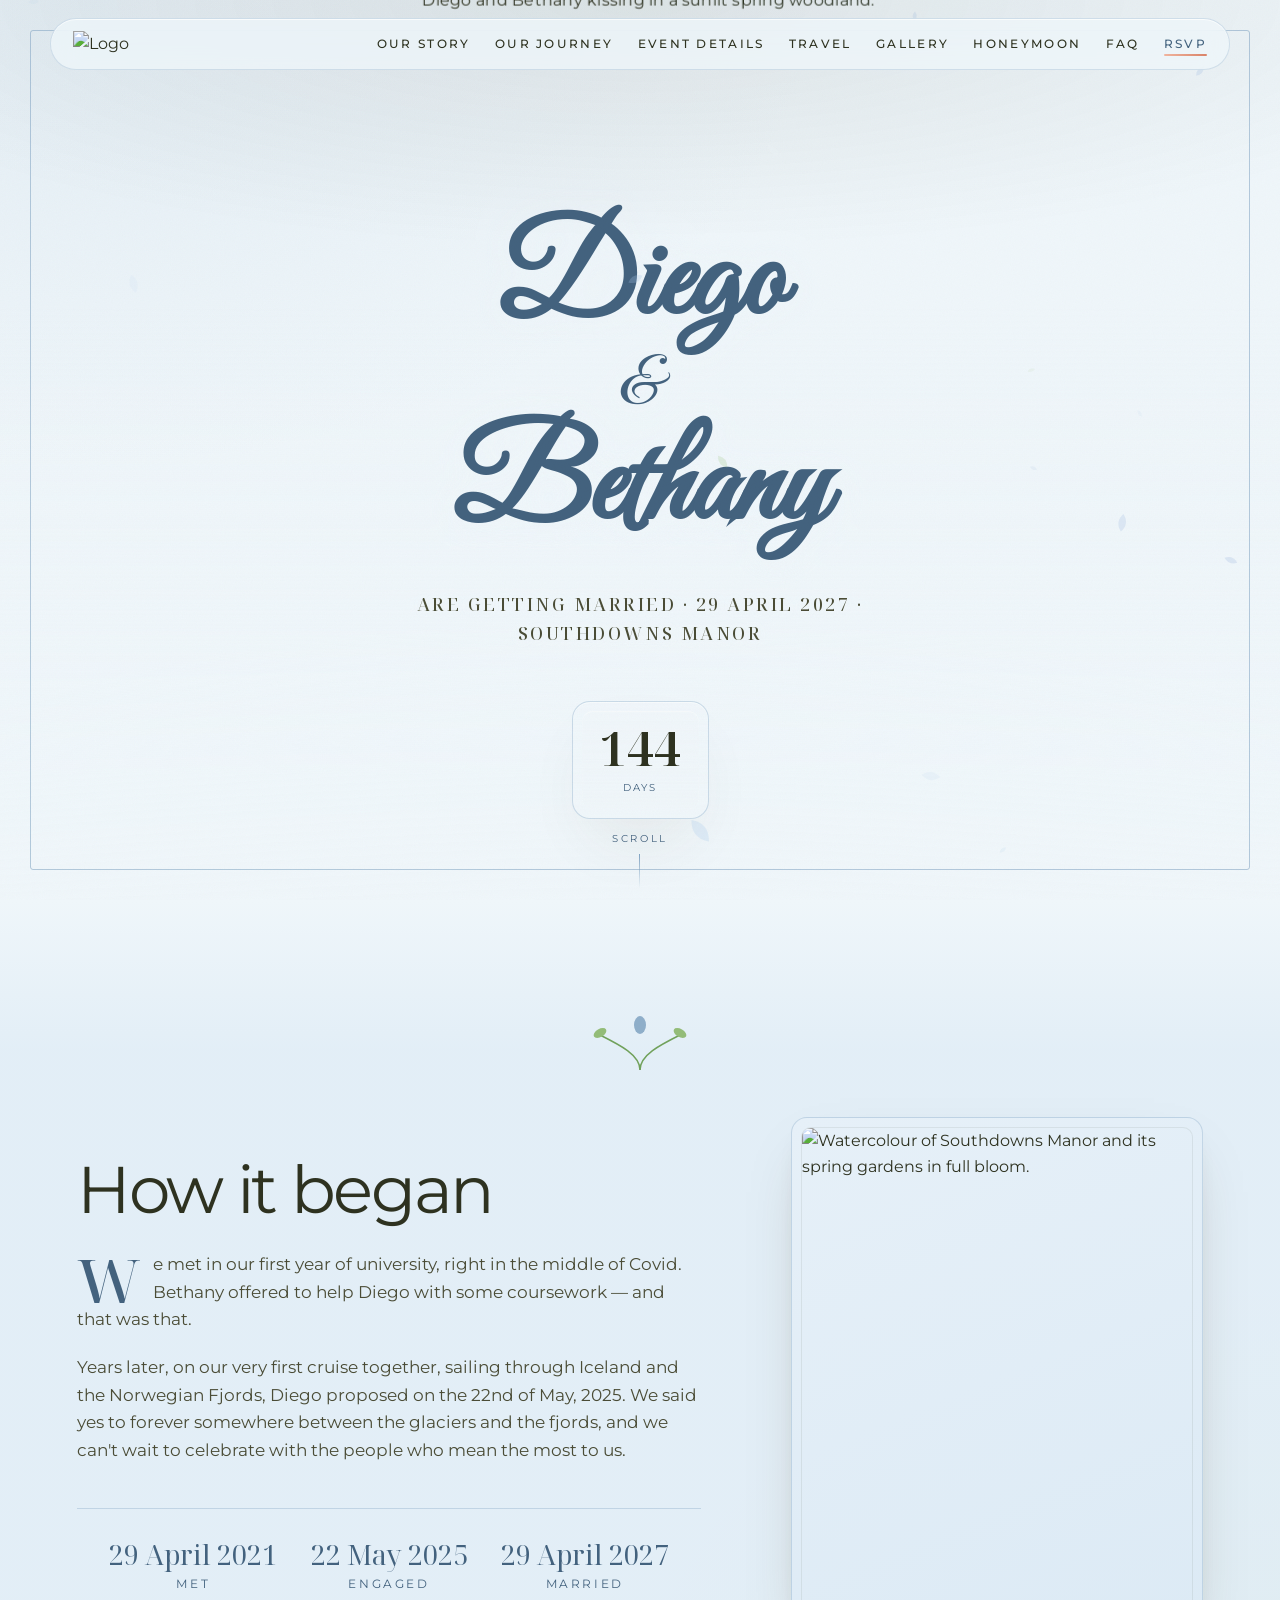
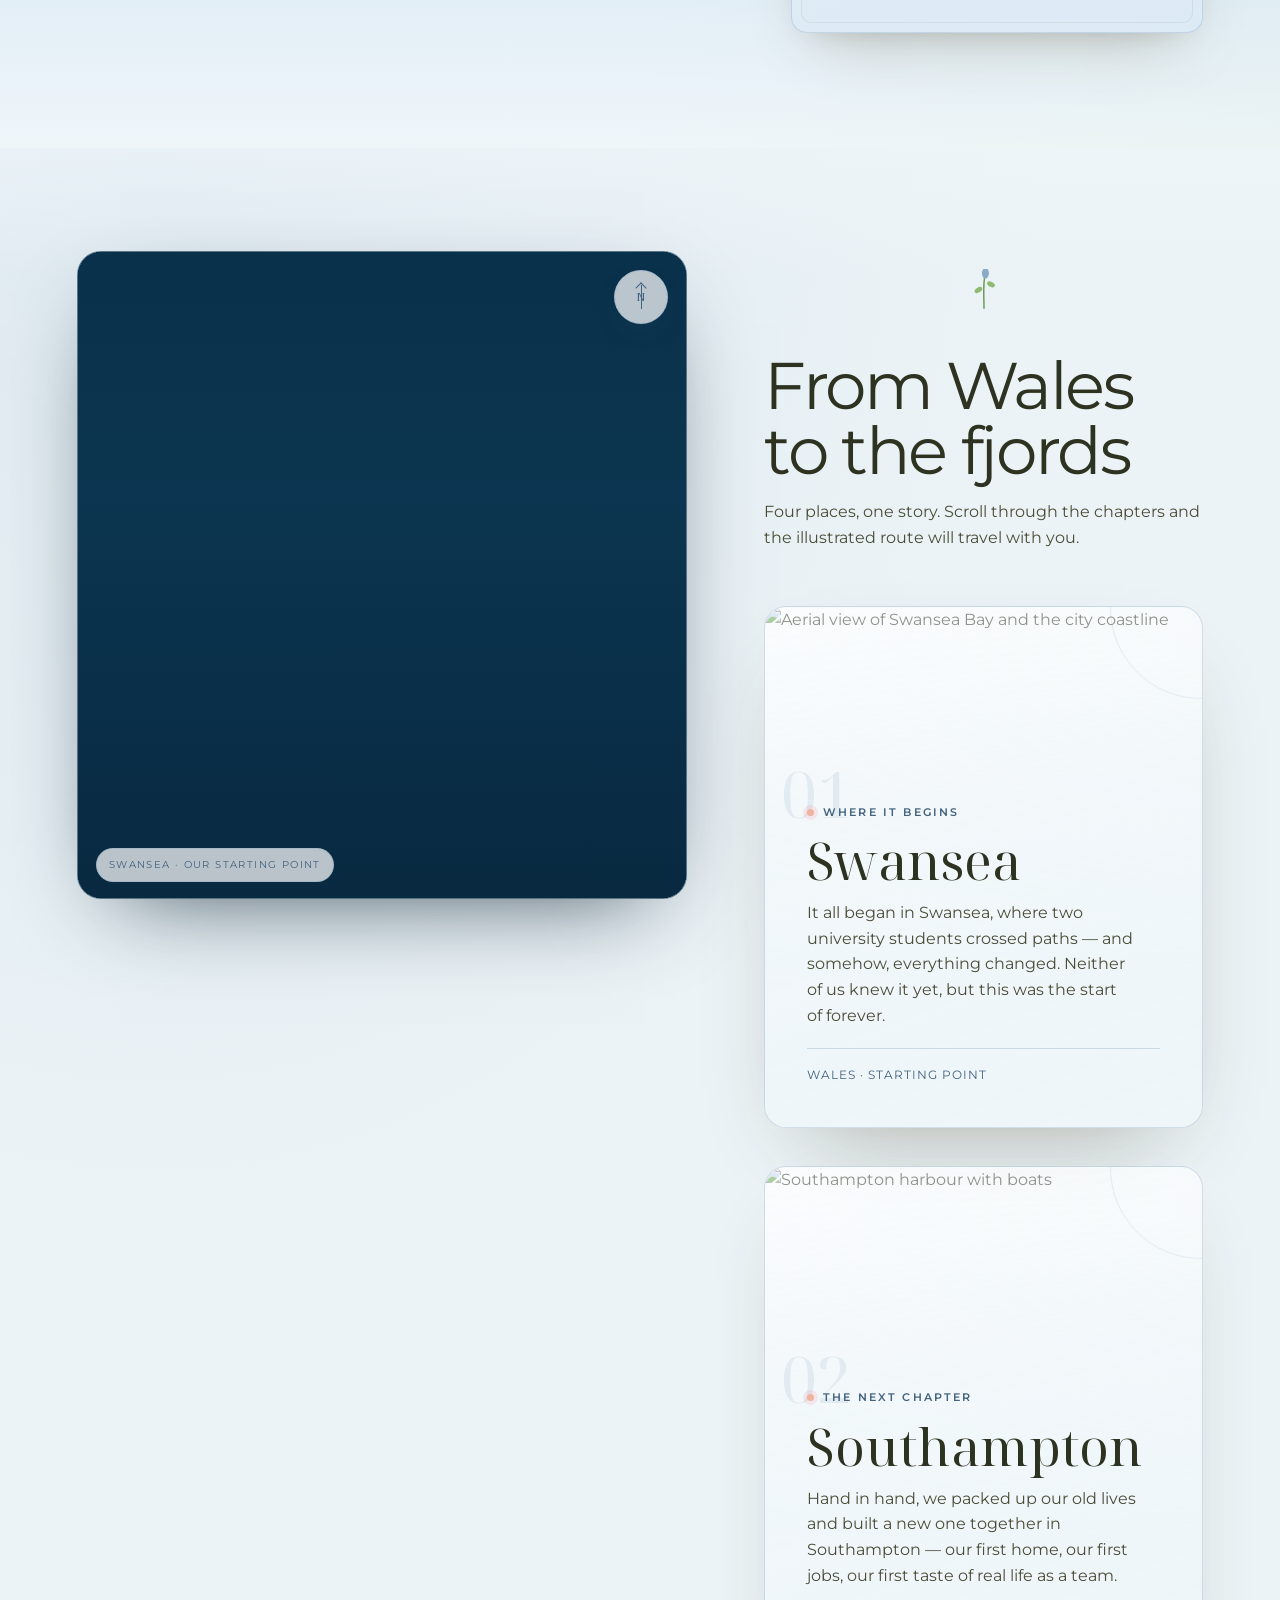
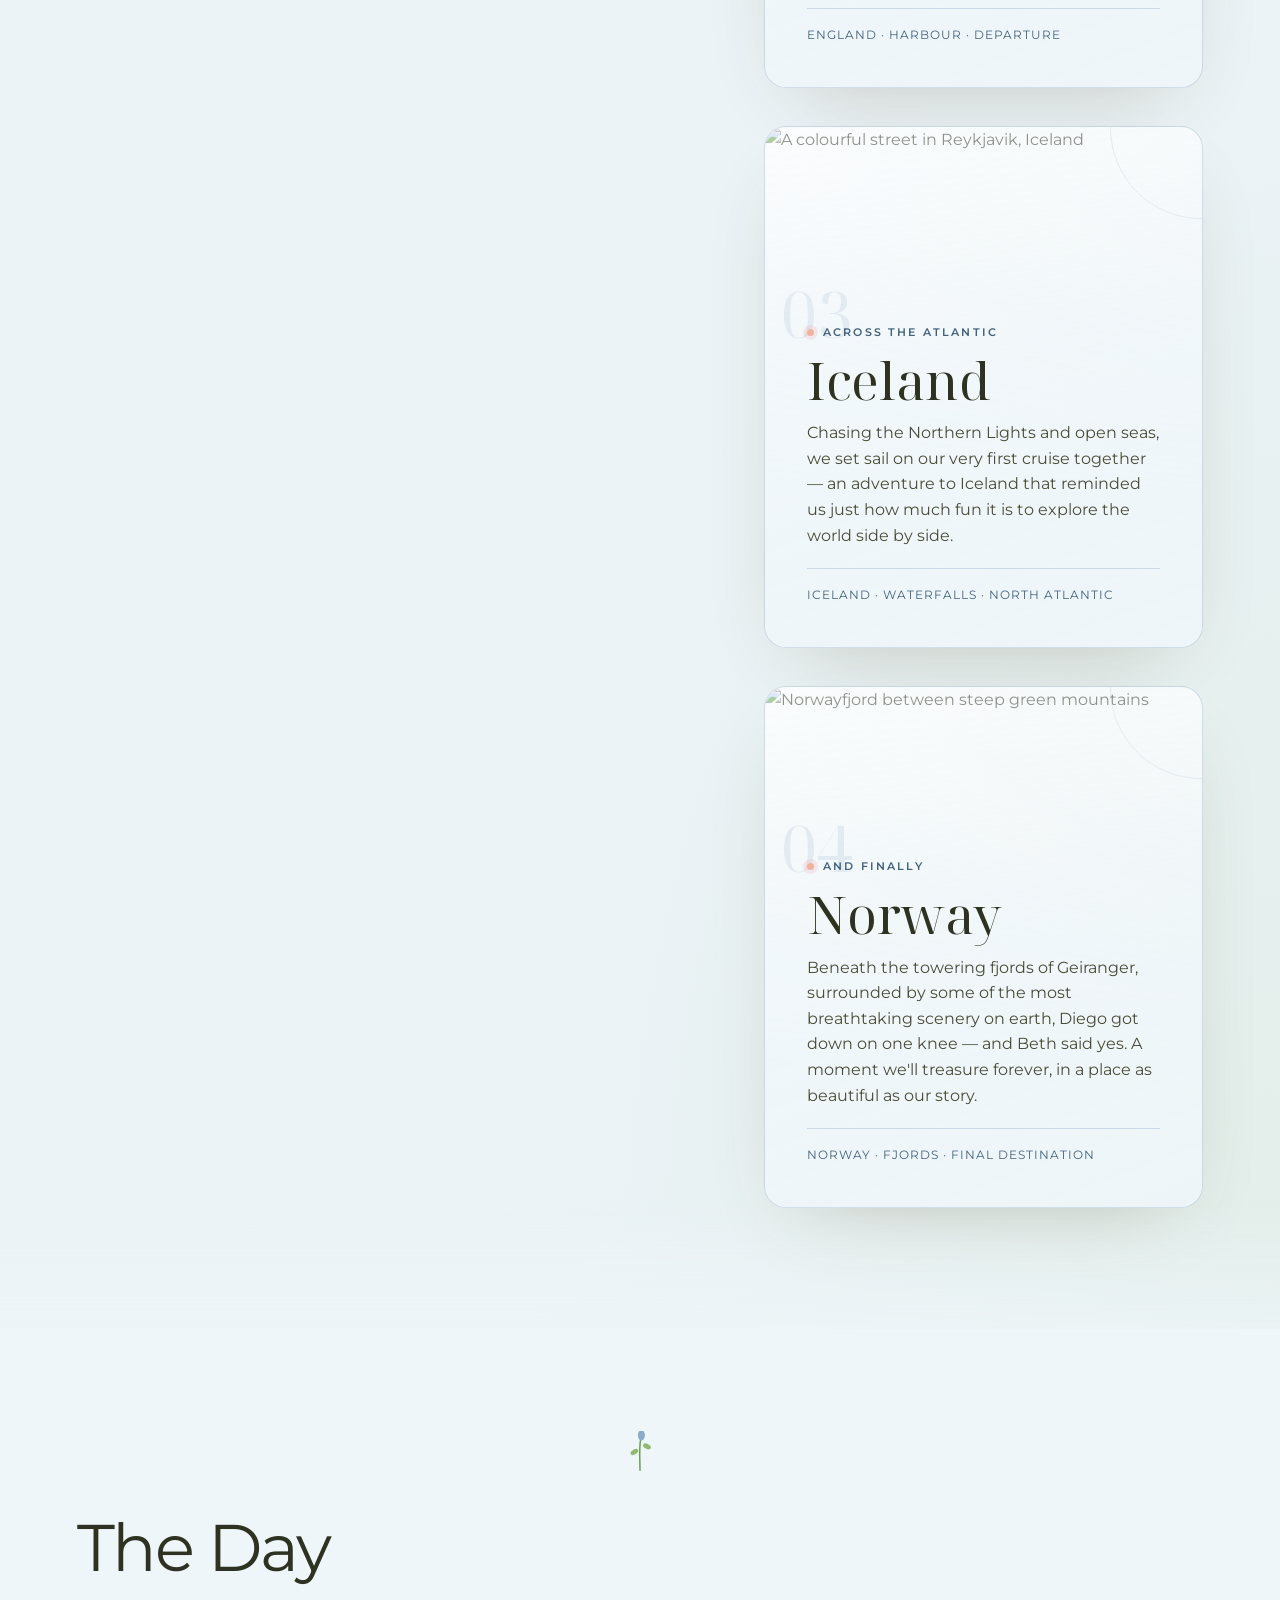
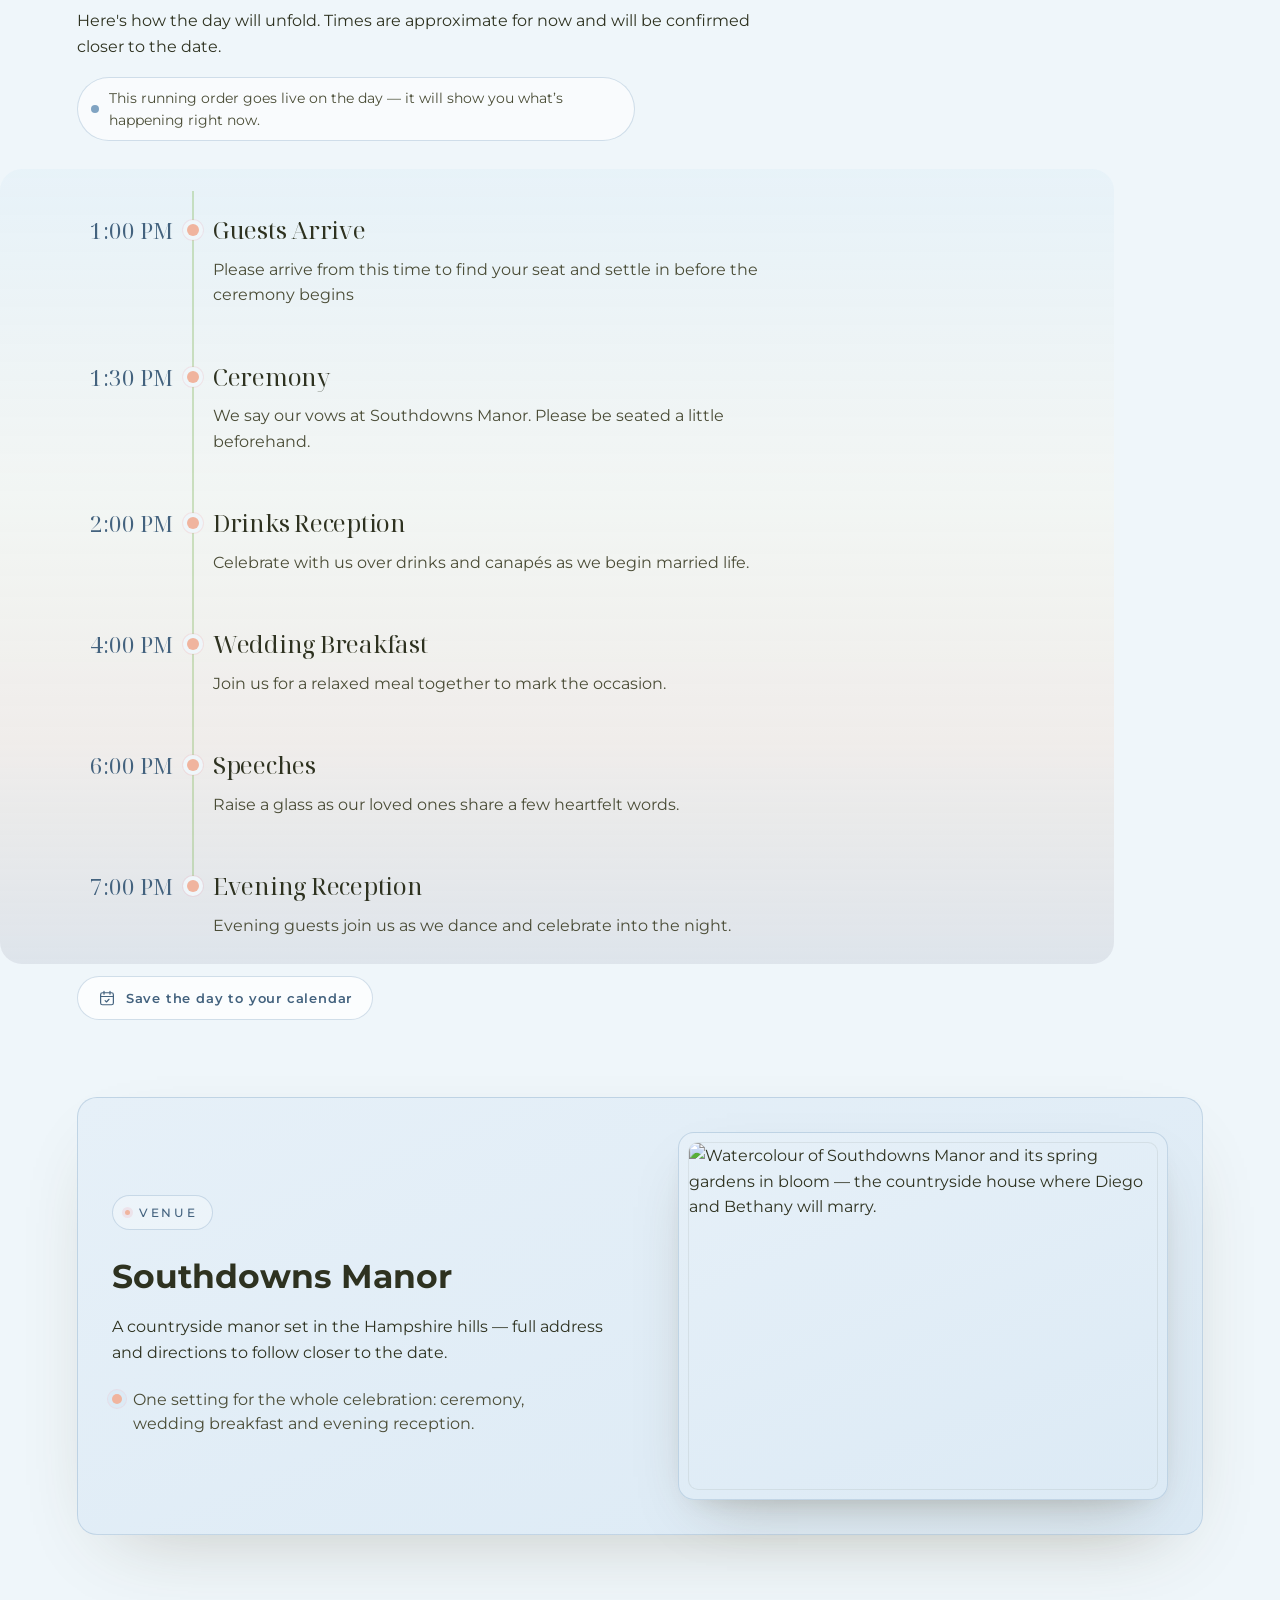
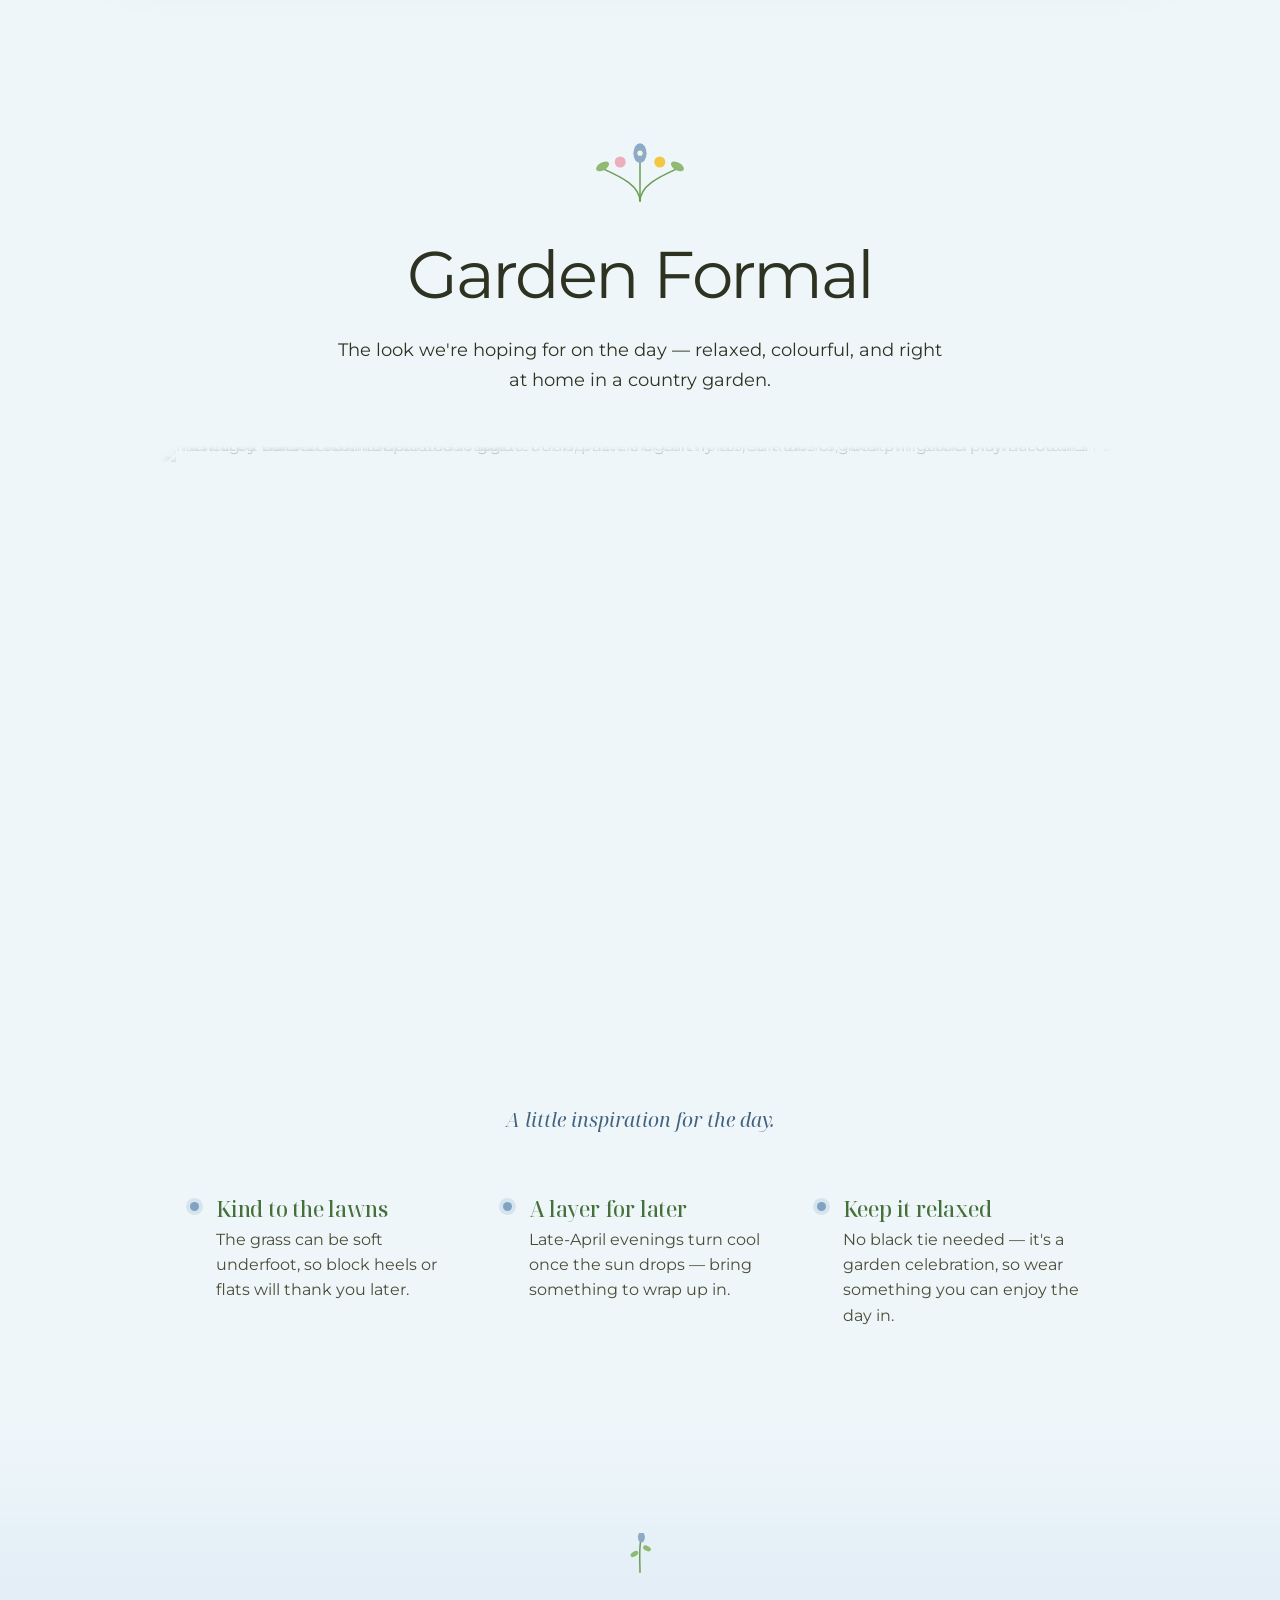
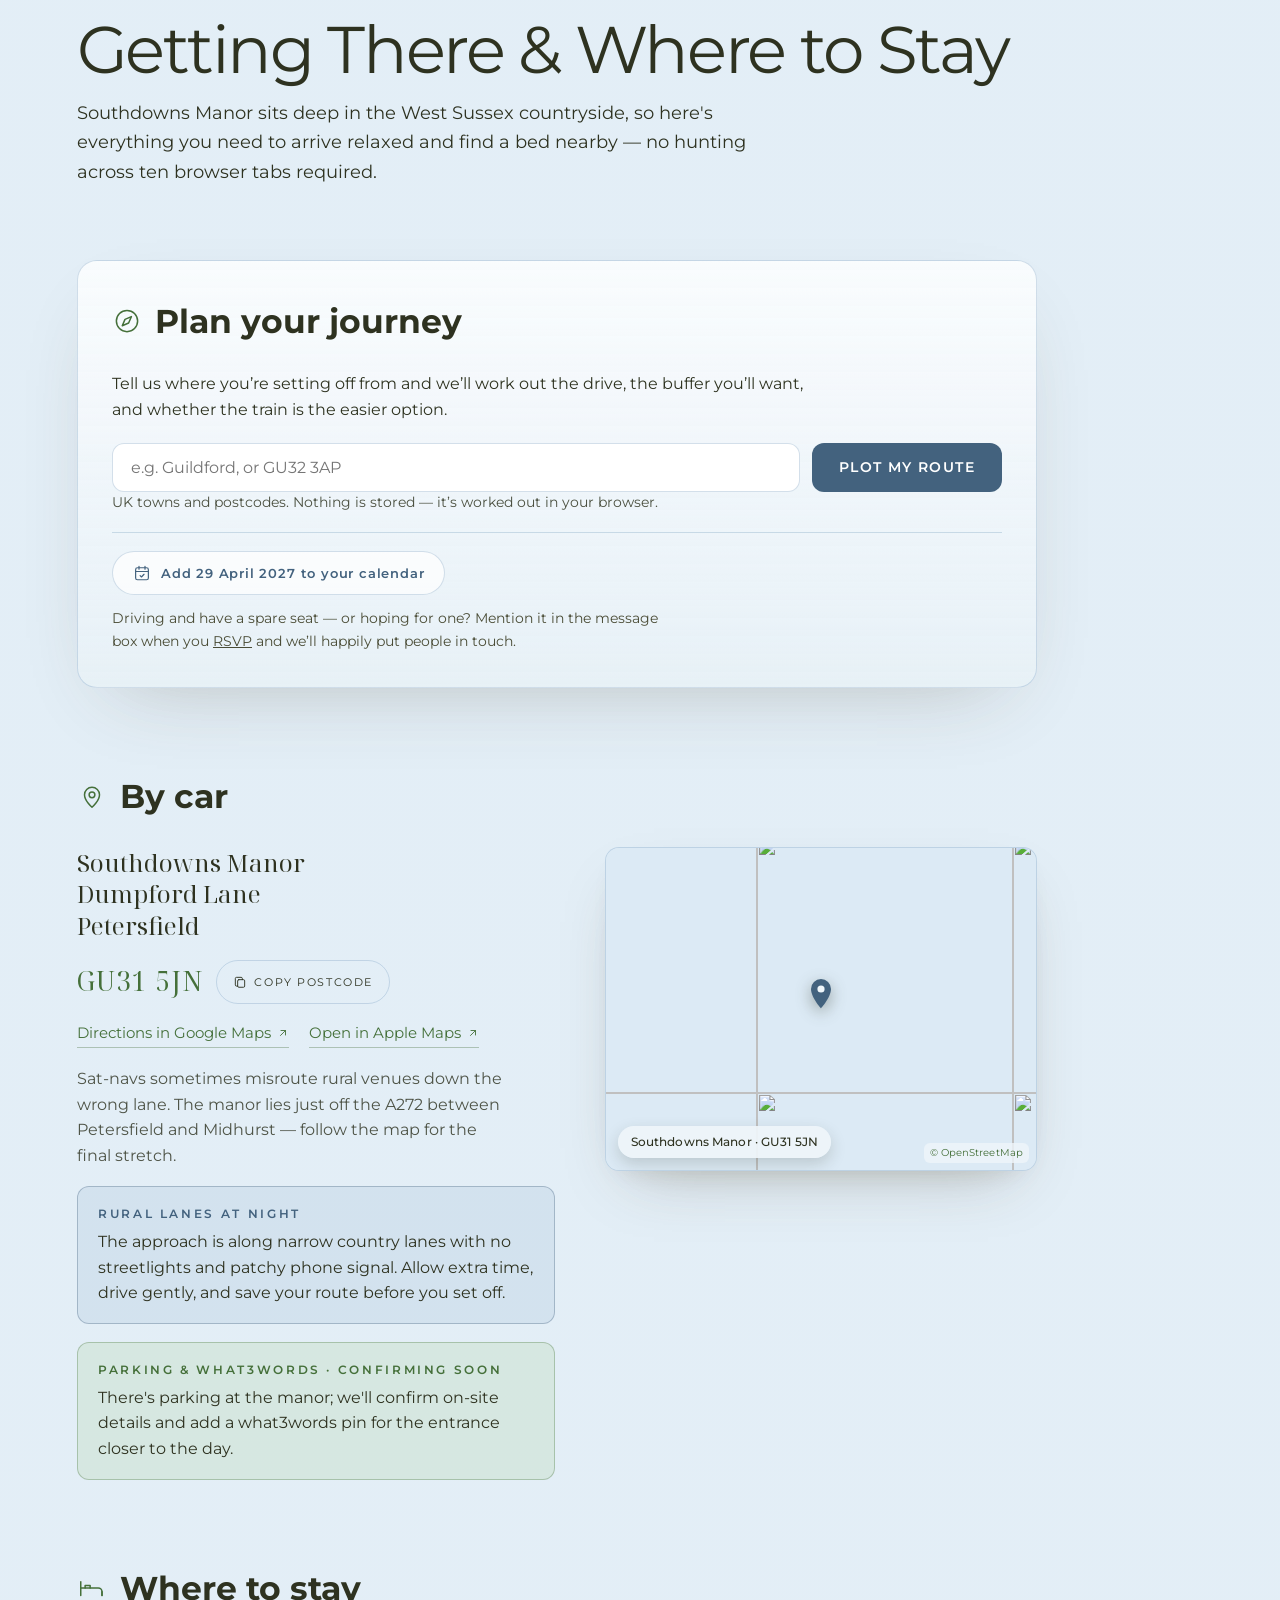
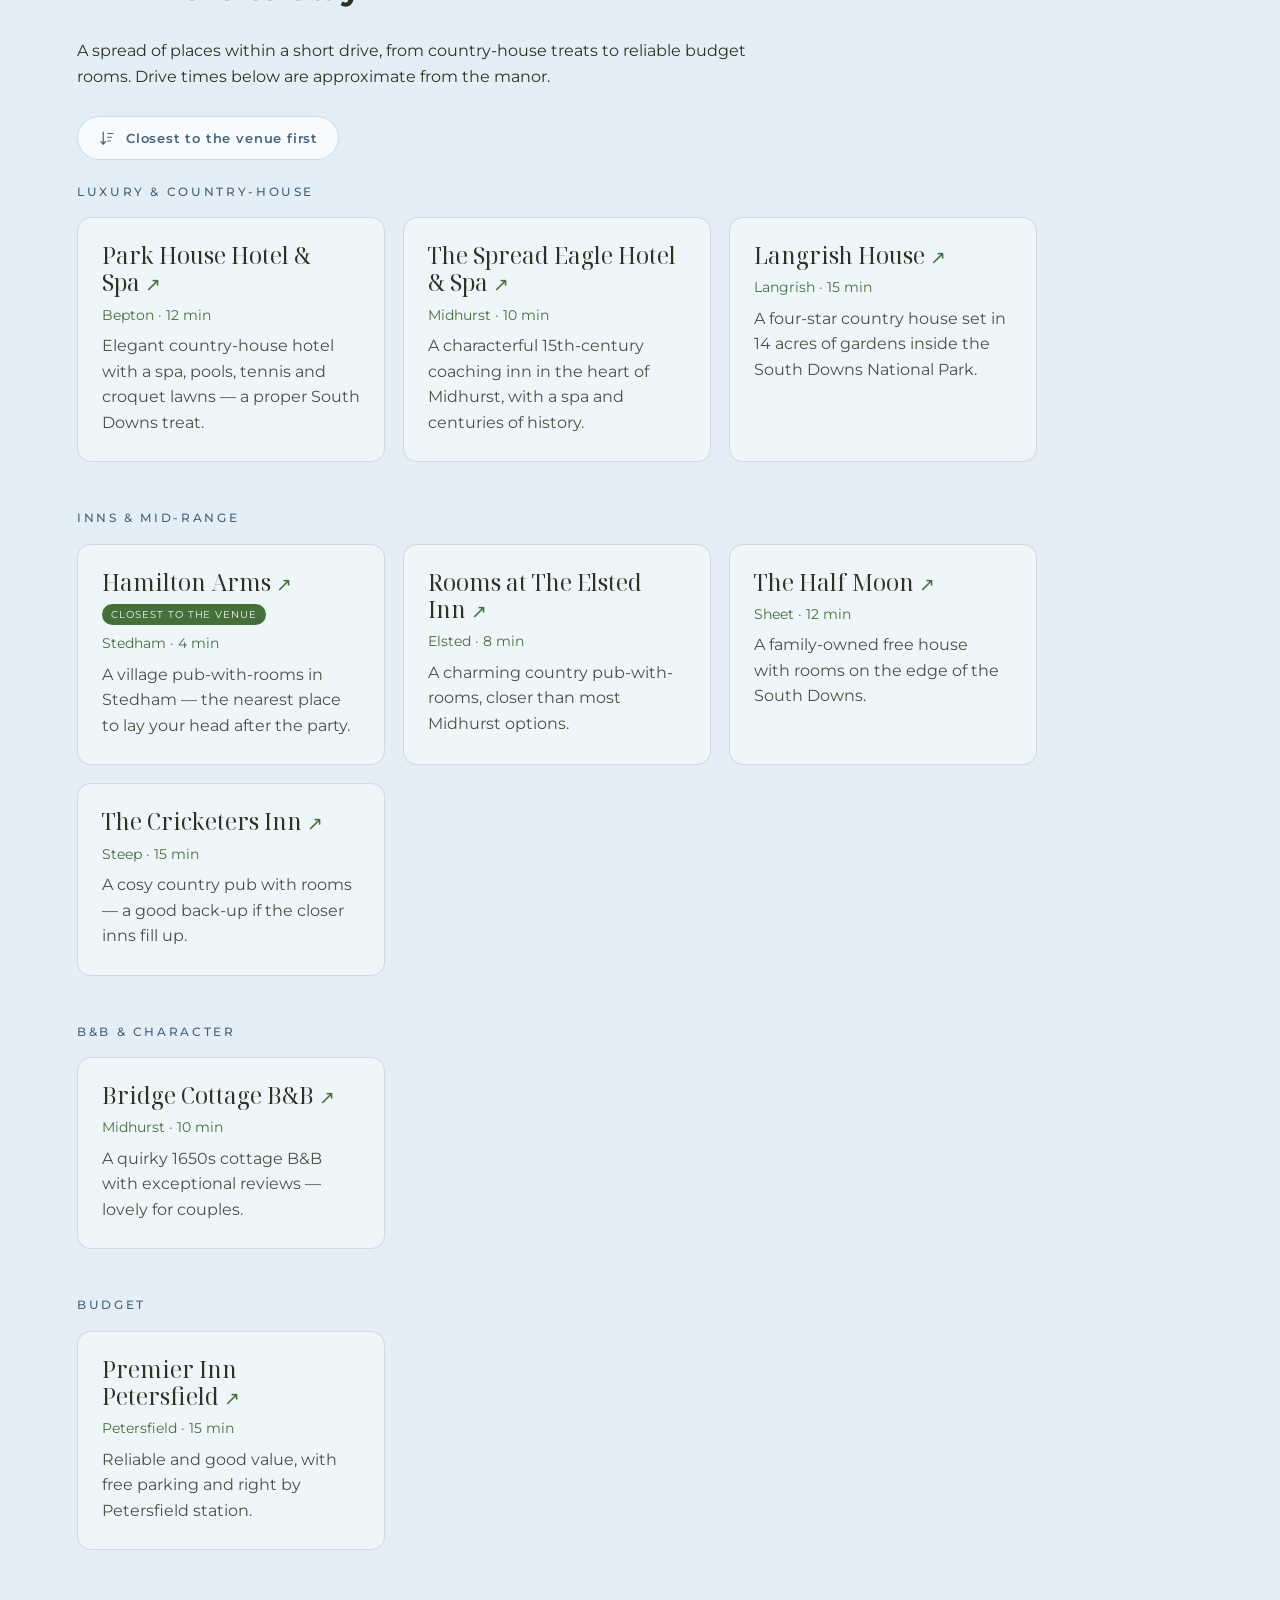
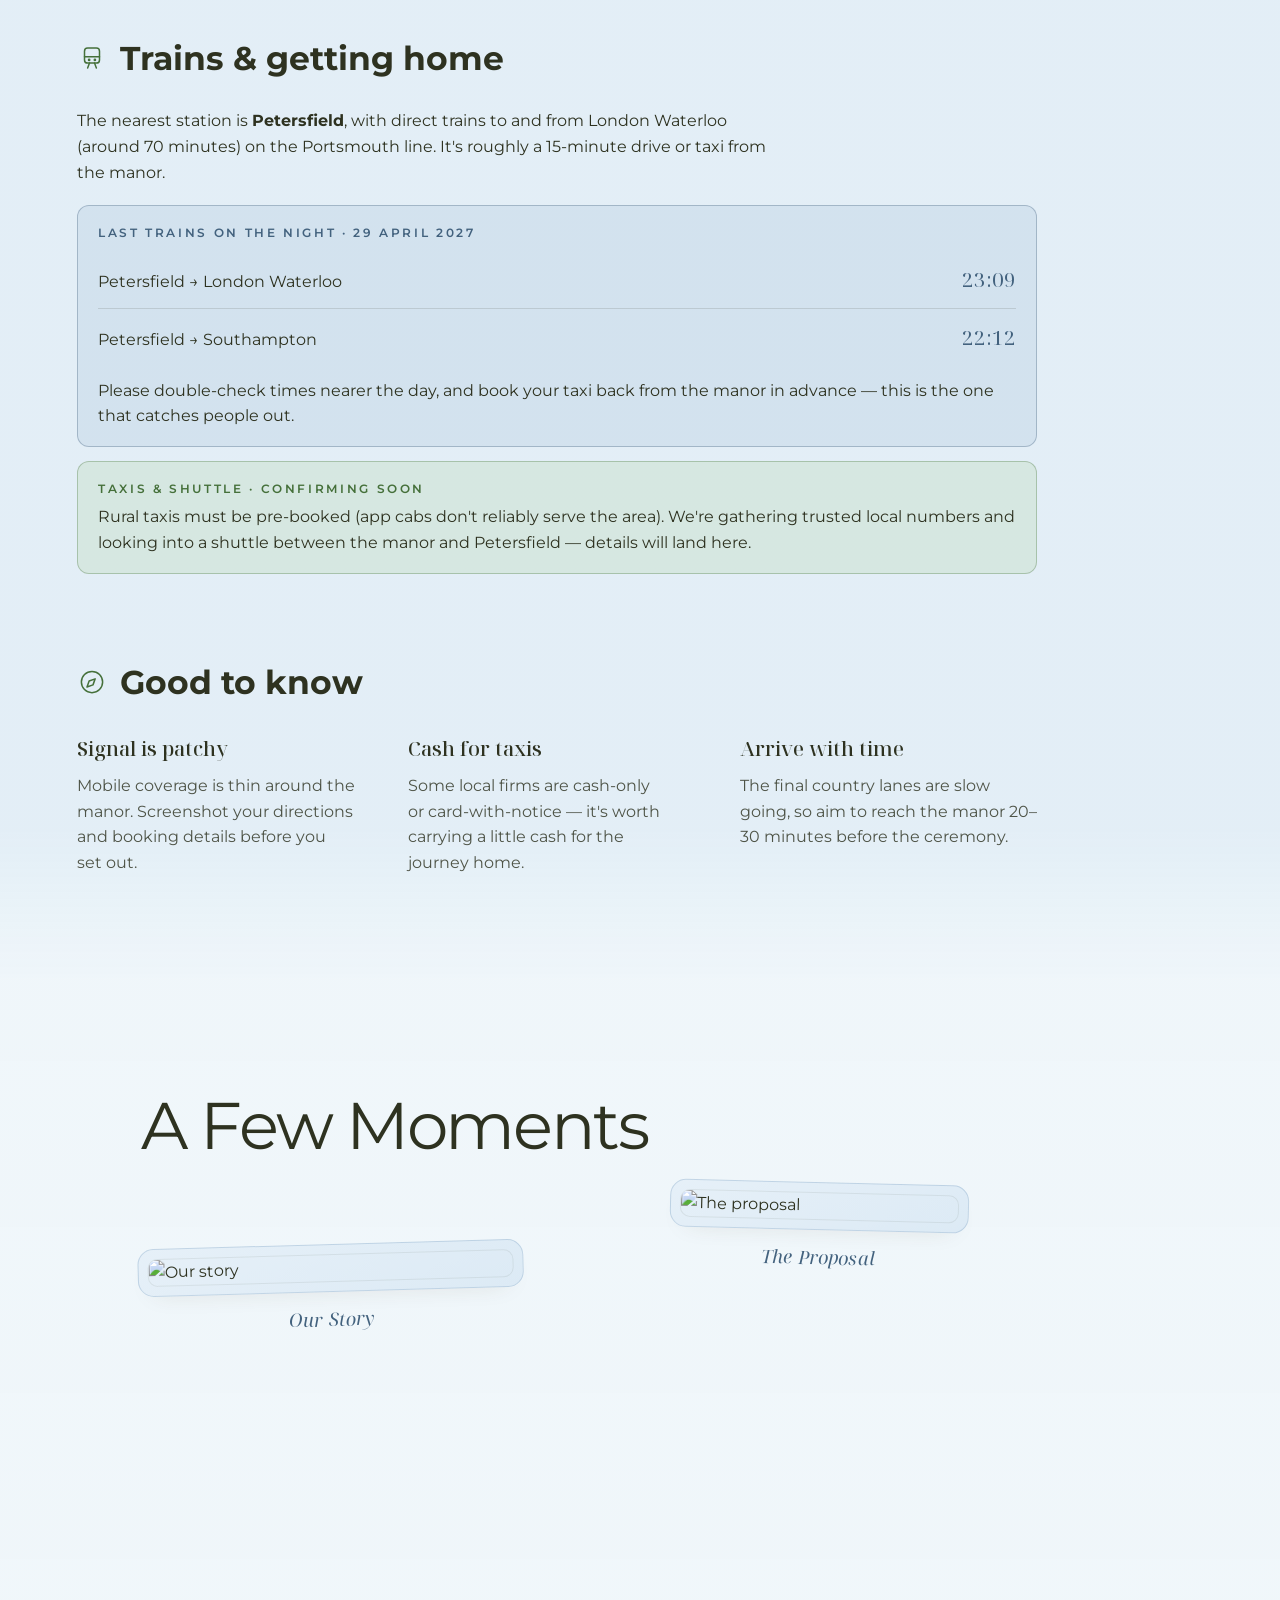
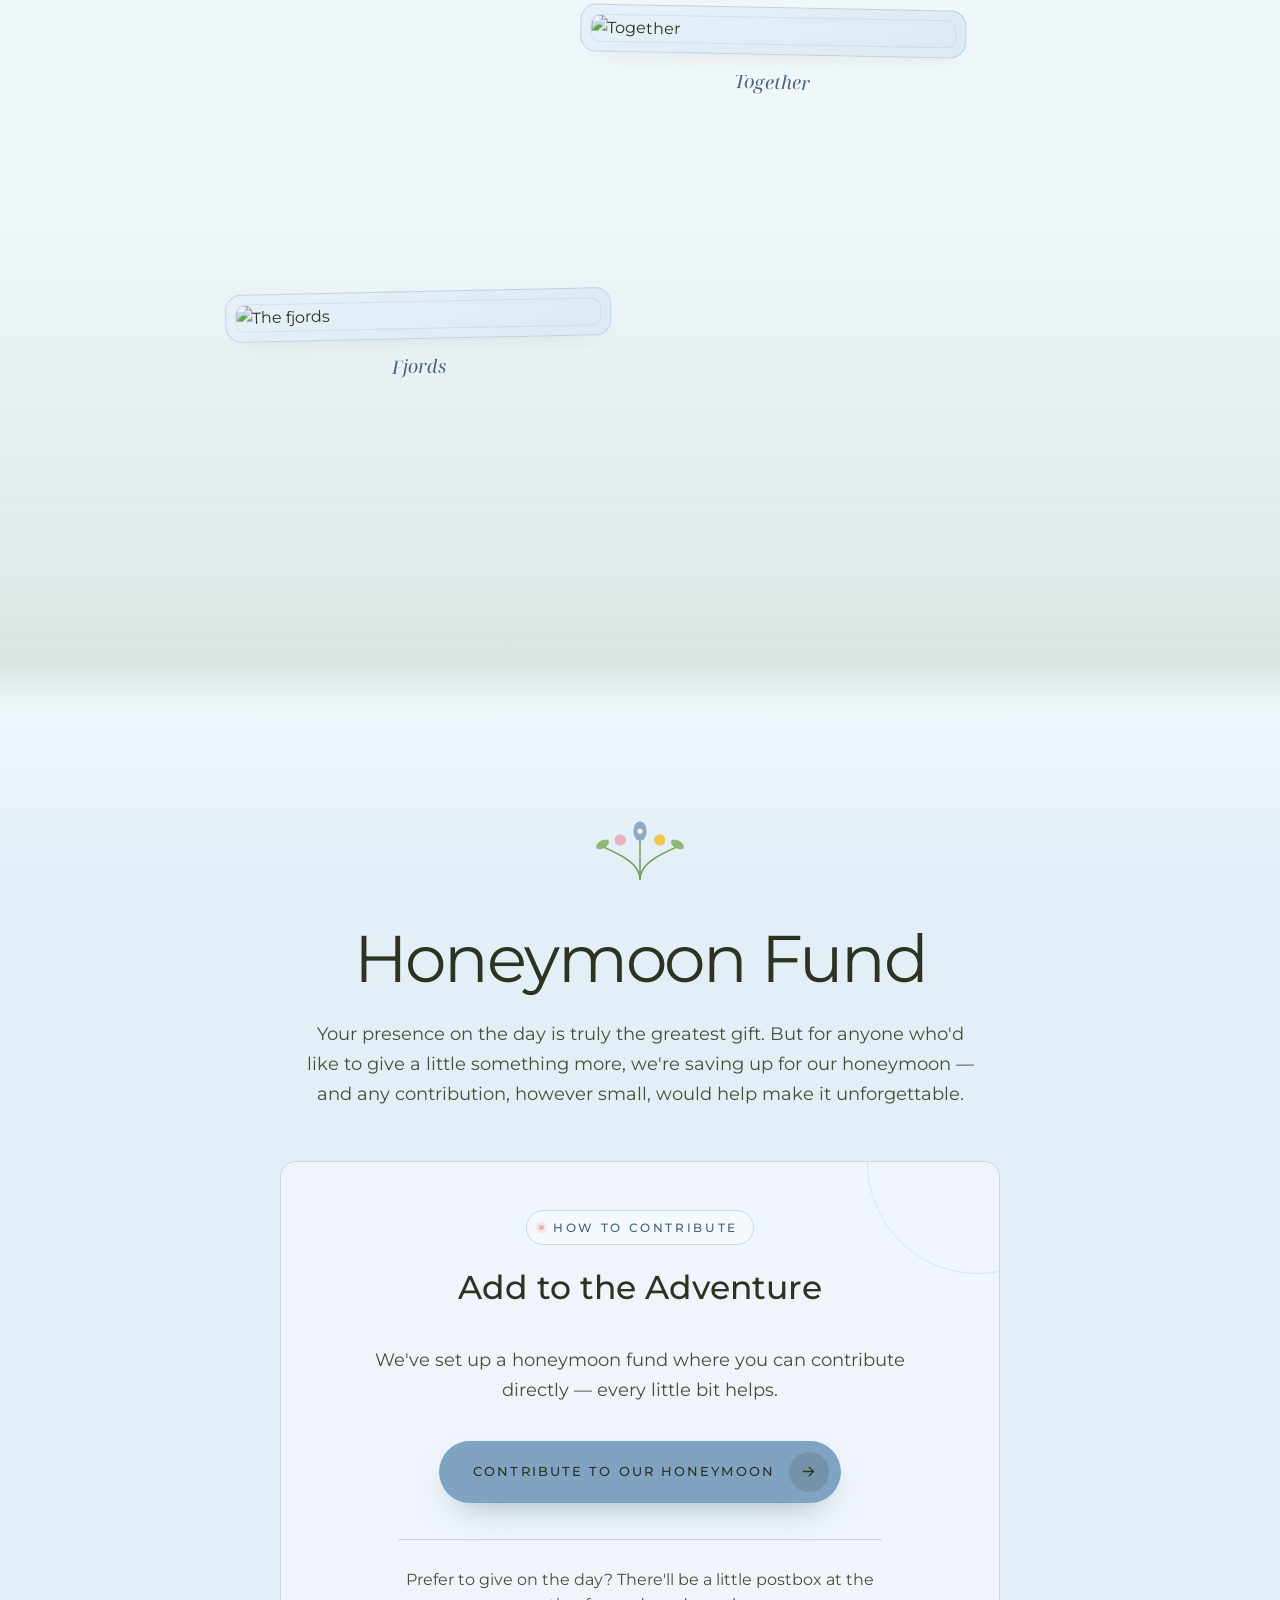
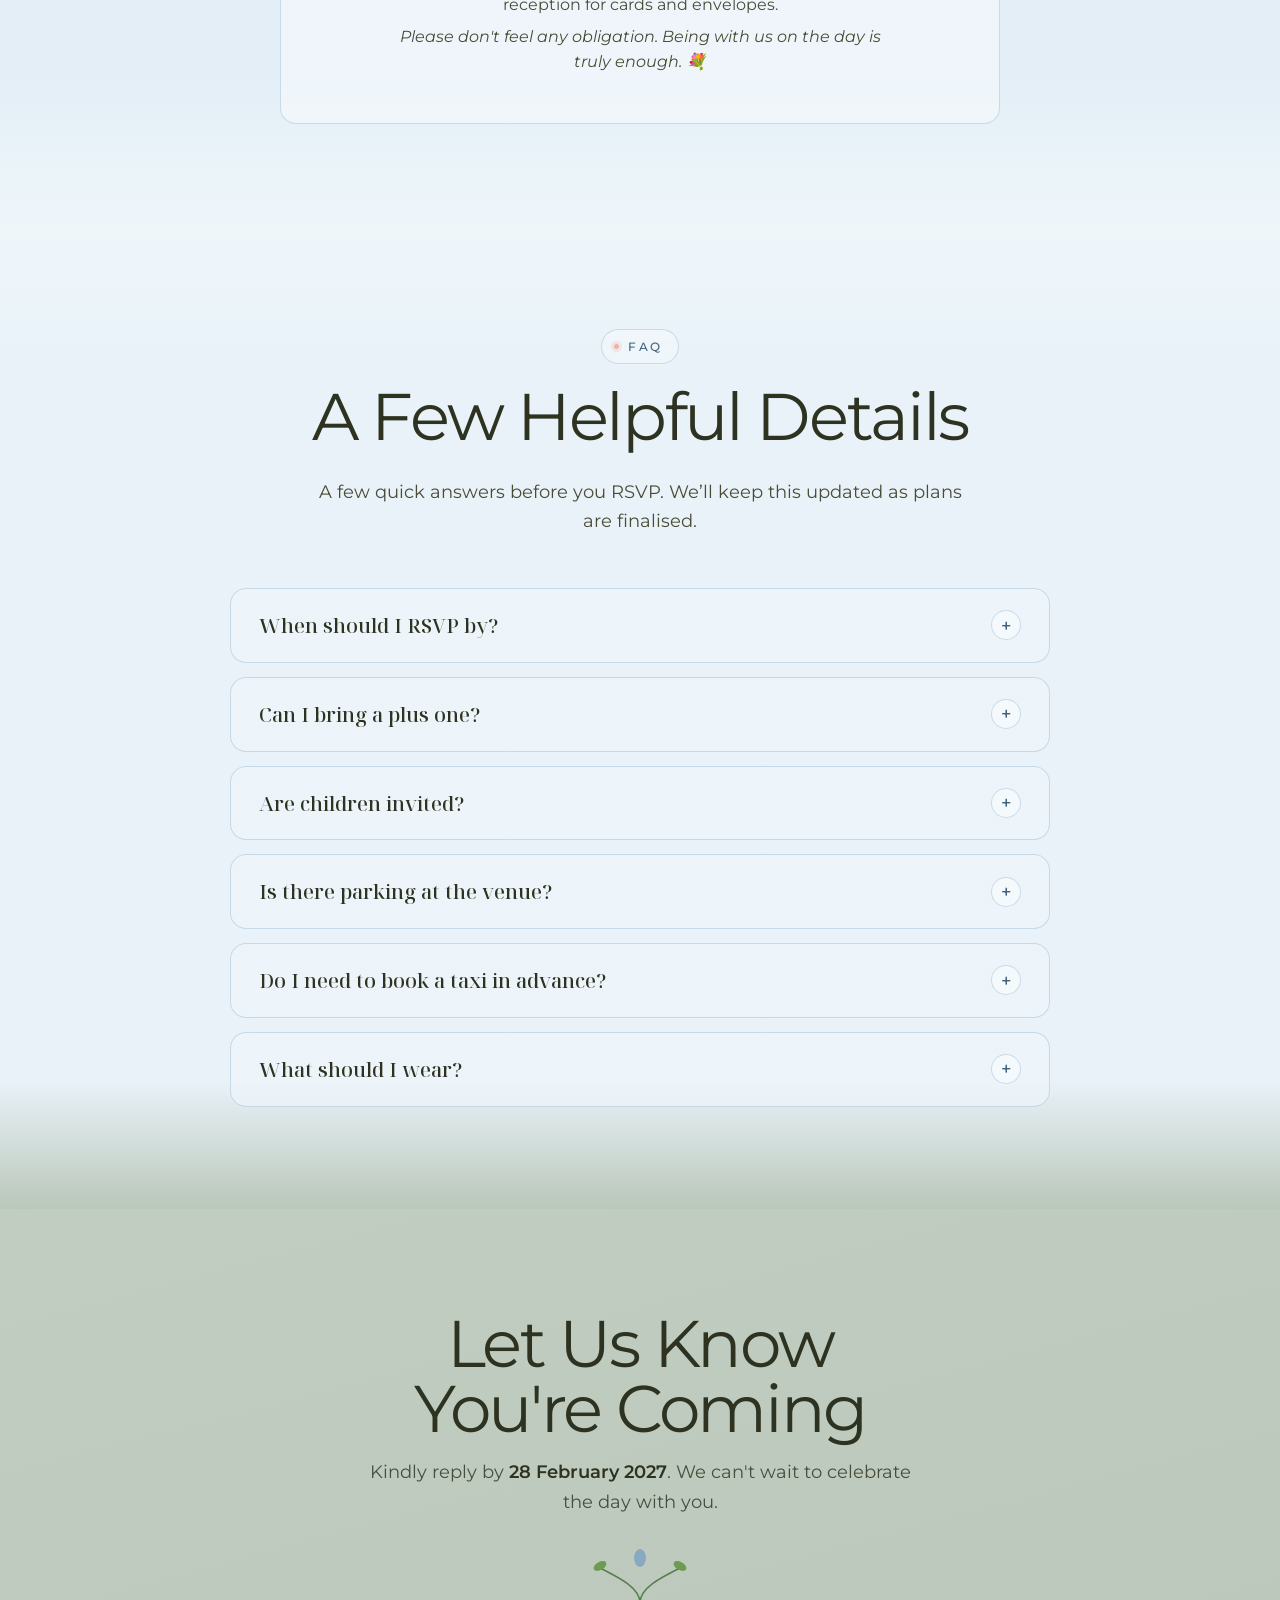
==== commit 6eda0ea2: "dd" ====
--- a/Deployable/Index.html
+++ b/Deployable/Index.html
@@ -9,2614 +9,9 @@
 <link rel="preconnect" href="https://fonts.googleapis.com">
 <link rel="preconnect" href="https://fonts.gstatic.com" crossorigin>
 <link rel="stylesheet" href="https://fonts.googleapis.com/css2?family=Great+Vibes&family=Montserrat:ital,wght@0,300;0,400;0,500;0,600;0,700;1,400;1,500;1,600&family=Noto+Serif+Display:ital,wght@0,300;0,400;0,500;0,600;0,700;1,400;1,500;1,600&display=swap">
+<link rel="preload" as="image" href="assets/Hero-Background.png" fetchpriority="high">
 <link rel="stylesheet" href="https://unpkg.com/leaflet@1.9.4/dist/leaflet.css">
-<style>
-  :root{
-    --stripe-bg: url("assets/save-the-date.png");
-    /* Spring-sky grounds — cool pale-blue paper (token names retained) */
-    --cream: #EFF6FA;
-    --cream-deep: #DCEAF5;
-    --cream-warm: #E6F0F8;
-    --ink: #2E3220;
-    --ink-soft: #4A4C36;
-    /* Spring foliage — fresh new-growth greens (token names retained) */
-    --sage: #9AC47C;
-    --sage-deep: #45703A;
-    --olive: #5D9440;
-    --forest: #2C5327;
-    --mist: #ADBDAC;         /* pastel garden green — RSVP panel surface */
-    /* Spring sky — three-role blue system: text / background / accent (token names retained) */
-    --peach: #80A3C2;        /* accent */
-    --terracotta: #43627E;   /* text */
-    --mustard: #80A3C2;      /* accent */
-    --gold: #80A3C2;         /* accent */
-    --gold-deep: #43627E;    /* text */
-    --champagne: #EBF3F6;    /* pale background / surface */
-    --dusty-blue: #80A3C2;   /* accent */
-    --line: rgba(51,54,31,0.14);
-    --line-gold: rgba(128,163,194,0.35);
-    --shadow: 0 26px 60px -28px rgba(72,60,28,0.34), 0 10px 26px -18px rgba(72,60,28,0.22);
-    --shadow-soft: 0 30px 80px -40px rgba(72,60,28,0.30);
-    --shadow-lift: 0 40px 90px -46px rgba(58,48,22,0.42);
-    --ease: cubic-bezier(0.16, 1, 0.3, 1);
-    --ease-spring: cubic-bezier(0.16, 1, 0.3, 1);
-    
-    /* Warm accent — the single note of warmth against the cool chrome. Sampled from the spring bouquet (blush garden rose). Use sparingly. */
-    --warm: #F0B49E; /* blush-coral — primary warm accent */
-    --warm-deep: #D98368; /* deeper blush — hover / emphasis */
-    --warm-soft: rgba(232,135,155,0.16); /* tint for glows & fills */
-    
-    /* Typography — Montserrat throughout (headings + body), with a handwritten script reserved for the hero names */
-    
-    --font-serif: 'Noto Serif Display', Georgia, serif;   /* sub-headin*s / section titles */
-    --font-accent: 'Noto Serif Display', Georgia, serif;  /* accents / italic-style te*t */
-    --font-sans: 'Montserrat', system-ui, 'Segoe UI', Arial, sans-serif;    /* body text */
-    --font-script: 'Great Vibes', 'Segoe Script', 'Brush Script MT', cursive; /* hero*names */
-
-    --text-display: clamp(3.4rem, 9.8vw, 7rem);   /* hero names (script overrides size below) */
-    --text-h2: clamp(2.35rem, 4.9vw, 3.6rem);     /* section titles */
-    --text-h3: clamp(1.6rem, 3vw, 2.05rem);       /* block headings */
-    --text-lead: 1.15rem;                         /* lead / intro sentences */
-    --text-body: 1rem;                            /* 16px — reading-copy floor */
-    --text-meta: 0.875rem;                        /* 14px — secondary metadata & hints */
-    --text-label: 0.75rem;                        /* 12px — uppercase labels */
-    --tracking-label: 0.22em;                     /* consistent all-caps tracking */
-
-    /* Spacing scale — 4pt base. Use gap first; fall back to margin/padding only where gap can't reach.
-       Fluid tokens (clamp) for section-level rhythm; fixed tokens for component internals. */
-    --space-2xs: 4px;
-    --space-xs:  8px;
-    --space-sm:  12px;
-    --space-md:  16px;
-    --space-lg:  24px;
-    --space-xl:  32px;
-    --space-2xl: 48px;
-    --space-3xl: 64px;
-    --space-4xl: 96px;
-    /* Fluid — sections breathe wider on bigger screens */
-    --section-pad-y: clamp(64px, 8vw, 104px);
-    --section-pad-x: 6vw;
-  }
-
-  *{box-sizing:border-box; margin:0; padding:0;}
-  html{scroll-behavior:smooth;}
-  body{
-    background-color: var(--cream);
-    background-image:
-      radial-gradient(1200px 760px at 6% 0%, rgba(128,163,194,0.10), transparent 62%),
-      radial-gradient(1050px 720px at 100% 10%, rgba(150,190,120,0.10), transparent 62%),
-      linear-gradient(rgba(239,246,250,0.45), rgba(239,246,250,0.45)),
-      var(--stripe-bg);
-    background-repeat:
-      no-repeat,
-      no-repeat,
-      repeat,
-      repeat;
-    background-size:
-      auto,
-      auto,
-      auto,
-      1150px auto;
-    background-attachment:
-      scroll,
-      scroll,
-      fixed,
-      fixed;
-    color: var(--ink);
-    font-family: var(--font-sans);
-    font-weight: 400;
-    line-height: 1.6;
-    overflow-x: clip;
-    font-optical-sizing: auto;
-    font-kerning: normal;
-    -webkit-font-smoothing: antialiased;
-    text-rendering: optimizeLegibility;
-  }
-  h1,h2,h3, .serif{
-    font-family: var(--font-serif);
-    font-weight: 600;
-    letter-spacing: -0.02em;
-    font-optical-sizing: auto;
-  }
-  p{ max-width: 62ch; text-wrap: pretty; }
-  a{ color: inherit; }
-  img{max-width:100%; display:block;}
-
-  ::selection{ background: var(--champagne); color: var(--ink); }
-
-  /* Film-grain / pressed-paper texture — fixed, non-interactive, sits under the nav
-     so chrome stays crisp. Purely decorative; adds tactile "printed invitation" depth. */
-  .paper-grain{
-    position: fixed; inset: 0; z-index: 90; pointer-events: none;
-    opacity: 0.035; mix-blend-mode: multiply;
-    background-image: url("data:image/svg+xml,%3Csvg xmlns='http://www.w3.org/2000/svg' width='140' height='140'%3E%3Cfilter id='n'%3E%3CfeTurbulence type='fractalNoise' baseFrequency='0.92' numOctaves='2' stitchTiles='stitch'/%3E%3C/filter%3E%3Crect width='100%25' height='100%25' filter='url(%23n)'/%3E%3C/svg%3E");
-  }
-
-  @media (prefers-reduced-motion: reduce){
-    *{ animation-duration: 0.01ms !important; animation-iteration-count: 1 !important; transition-duration: 0.01ms !important; scroll-behavior: auto !important; }
-  }
-
-  /* ---------- Botanical signature SVG (reused as divider) ---------- */
-  .sprig{ width: 120px; height: auto; opacity: 0.85; }
-  .sprig path, .sprig ellipse{ vector-effect: non-scaling-stroke; }
-
-  /* ---------- Nav ---------- */
-  nav{
-    position: fixed; top:0; left:0; right:0; z-index: 100;
-    display:flex; align-items:center; justify-content:space-between;
-    padding: 22px 5vw;
-    background: linear-gradient(to bottom, rgba(239,246,250,0.86), rgba(239,246,250,0.66));
-    backdrop-filter: blur(14px) saturate(1.1);
-    -webkit-backdrop-filter: blur(14px) saturate(1.1);
-    border-bottom: 1px solid transparent;
-    transition: border-color 0.5s var(--ease), background 0.5s var(--ease);
-  }
-  nav.scrolled{ border-bottom-color: var(--line-gold); padding: 13px 5vw; background: linear-gradient(to bottom, rgba(239,246,250,0.94), rgba(239,246,250,0.82)); }
-  
-  .nav-mark{
-    display: inline-flex;
-    align-items: center;
-    text-decoration: none;
-    width: 80px;
-    flex: none;
-  }
-
-  .nav-mark img{
-    width: 100%;
-    height: auto;
-    display: block;
-  }
-
-  .nav-links{ display:flex; gap: clamp(16px, 2.2vw, 36px); list-style:none; font-size: 0.72rem; letter-spacing: 0.2em; text-transform: uppercase; font-weight: 500; }
-  .nav-links a{ text-decoration:none; position:relative; padding-bottom: 5px; color: var(--ink-soft); transition: color 0.3s var(--ease); }
-  .nav-links a:hover{ color: var(--ink); }
-  .nav-links a::after{
-    content:''; position:absolute; left:0; bottom:0; width:100%; height:1.5px; border-radius:2px;
-    background: linear-gradient(90deg, var(--warm), var(--warm-deep));
-    transform: scaleX(0); transform-origin: left center;
-    transition: transform 0.4s var(--ease);
-  }
-  .nav-links a:hover::after{ transform: scaleX(1); }
-  .nav-links a.active::after{ width:100%; transform: scaleX(1); }
-  .nav-toggle{ display:none; background:none; border:none; font-size:1.5rem; cursor:pointer; color:var(--ink); }
-
-  @media (max-width: 760px){
-    .nav-links{
-      position:fixed; top:0; right:-100%; height:100vh; width: min(78vw, 320px);
-      background: var(--cream); flex-direction:column; justify-content:center; align-items:flex-start;
-      padding: 40px; gap: 28px; transition: right 0.45s var(--ease); box-shadow: var(--shadow);
-    }
-    .nav-links.open{ right:0; }
-    .nav-toggle{ display:block; z-index: 101; }
-  }
-
-  /* ---------- Hero ---------- */
-  .hero{
-    position: relative; overflow: hidden;
-    min-height: 100svh; display: flex; flex-direction: column;
-    align-items: center; justify-content: flex-end; text-align: center;
-    padding: 120px 6vw clamp(74px, 9vh, 98px);
-    perspective:3000px;
-  }
-  .hero-img{
-    position: absolute; inset: 0; z-index: 0;
-    width: 100%; height: 100%; object-fit: cover; object-position: 59% 50%;
-    transform: scale(1.03);
-    opacity: 1;
-  }
-
-  @media (max-width: 640px){
-    .hero-img{ object-position: 59% 50%; }
-  }
-
-  .hero-scrim{
-    position: absolute; inset: 0; z-index: 1; pointer-events: none;
-    background:
-    /* 1 · Bottom legibility wash — only rises through the lower third, where the names, sub-line and countdown sit. */
-      linear-gradient(to top,
-        rgba(239,246,250,0.97) 0%,
-        rgba(239,246,250,0.90) 14%,
-        rgba(239,246,250,0.64) 28%,
-        rgba(239,246,250,0.28) 42%,
-        rgba(239,246,250,0.07) 54%,
-        transparent 66%),
-       
-      /* 2 · Soft focal pool feathered behind the text block, so contrast is highest right under the script names without touching the sky. */
-      radial-gradient(120% 60% at 50% 106%, rgba(239,246,250,0.55), transparent 62%),
-
-      /* 3 · A whisper of top vignette to seat the nav — far lighter than before. */
-      radial-gradient(120% 48% at 50% 0%, rgba(46,50,32,0.09), transparent 58%);
-  }
-
-  /* Formal invitation frame — a hairline gold mat inset from the edges */
-  .hero-frame{
-      position:absolute;
-      inset:clamp(14px,2.4vw,30px);
-      z-index:2;
-      transform-style:preserve-3d;
-      transition:
-          transform 0.2s ease-out;
-      border:1px solid rgba(128,163,194,0.55);
-      border-radius:3px;
-  }
-  .hero-content{ position: relative; z-index: 3; max-width: 940px; transform-style: preserve-3d; will-change: transform; transition: transform 0.15s ease-out}
-  .hero-eyebrow{
-    display: inline-flex; align-items: center; gap: 14px;
-    font-size: 0.76rem; letter-spacing: 0.34em; text-transform: uppercase; font-weight: 500;
-    color: var(--gold-deep); margin-bottom: clamp(18px, 2.6vw, 30px);
-    text-shadow: 0 1px 12px rgba(239,246,250,0.95);
-  }
-  .hero-eyebrow::before, .hero-eyebrow::after{
-    content:''; width: clamp(22px, 5vw, 46px); height:1px;
-    background: linear-gradient(90deg, transparent, var(--gold));
-  }
-  .hero-eyebrow::after{ background: linear-gradient(90deg, var(--gold), transparent); }
-  .hero-title{
-    font-family: var(--font-script);
-    font-size: clamp(3.9rem, 11.5vw, 8rem); line-height: 1.04; letter-spacing: 0;
-    color: var(--ink); text-wrap: balance; text-shadow: 0 2px 30px rgba(239,246,250,0.66);
-    font-weight: 300;
-    transform:translateZ(80px);
-  }
-  .hero-title em{ font-style: normal; color: var(--terracotta); font-weight: 600; }
-  .hero-title .ampersand{
-    display: block; font-family: var(--font-script); font-style: normal;
-    font-size: 0.52em; color: var(--terracotta); margin: 0.02em 0; font-weight: 500;
-  }
-  .hero-sub{
-    margin: clamp(22px, 2.8vw, 34px) auto 0;
-    font-family: var(--font-accent); font-style: normal; font-size: clamp(0.92rem, 1.6vw, 1.12rem);
-    text-transform: uppercase; letter-spacing: 0.14em; font-weight: 500;
-    color: var(--ink-soft); text-shadow: 0 1px 12px rgba(239,246,250,0.9);
-    transform:translateZ(40px);
-  }
-
-  @keyframes rise{ from{opacity:0; transform: translateY(18px);} to{opacity:1; transform:translateY(0);} }
-
-  /* Countdown */
-  .countdown{
-    display: inline-flex; gap: clamp(5px, 1.2vw, 12px); margin-top: clamp(34px, 4.5vw, 54px);
-    flex-wrap: wrap; justify-content: center; align-items: stretch;
-    padding: 9px; border-radius: 18px;
-    background: linear-gradient(rgba(239,246,250,0.52), rgba(239,246,250,0.26));
-    border: 1px solid var(--line-gold);
-    box-shadow: var(--shadow-soft), inset 0 1px 0 rgba(255,255,255,0.5);
-    transform:translateZ(140px);
-    transition:
-    transform 0.2s ease-out,
-    box-shadow 0.2s ease-out;
-  }
-
-  .countdown:hover{
-      transform:
-          translateZ(180px)
-          translateY(-6px);
-      box-shadow:
-          0 35px 70px rgba(0,0,0,0.18);
-  }
-
-  .countdown .unit{
-    text-align: center; min-width: clamp(56px, 12vw, 80px);
-    padding: 13px clamp(9px, 1.7vw, 18px); border-radius: 11px;
-    background: rgba(239,246,250,0.5);
-    box-shadow: inset 0 1px 1px rgba(255,255,255,0.45);
-  }
-  .countdown .num{
-    font-family: var(--font-serif); font-weight: 600; font-size: clamp(2rem, 4.6vw, 3rem);
-    line-height: 1; color: var(--ink);
-    font-variant-numeric: tabular-nums lining-nums;
-  }
-  .countdown .label{
-    font-family: var(--font-sans);
-    font-size: 0.6rem; letter-spacing: 0.2em; text-transform: uppercase;
-    color: var(--gold-deep); margin-top: 8px;
-  }
-
-  .scroll-cue{
-    position: absolute; bottom: 12px; left: 0; right: 0; margin: 0 auto; width: fit-content; z-index: 4;
-    font-size: 0.6rem; letter-spacing: 0.28em; text-transform: uppercase; color: var(--gold-deep);
-    display: flex; flex-direction: column; align-items: center; gap: 8px;
-  }
-  .scroll-cue .line{ width: 1px; height: 34px; background: linear-gradient(var(--gold), transparent); animation: pulse 2s ease-in-out infinite; }
-  @keyframes pulse{ 0%,100%{ opacity:0.25; } 50%{ opacity:0.85; } }
-
-  @media (max-height: 760px){
-    .hero-title{ font-size: clamp(3.1rem, 8.4vw, 4.8rem); line-height: 1.04; }
-    .countdown{ margin-top: clamp(20px, 3vh, 34px); }
-  }
-  @media (max-height: 640px){
-    .scroll-cue{ display: none; }
-  }
-  @media (max-width: 560px){
-    .hero-eyebrow{ font-size: 0.72rem; letter-spacing: 0.18em; }
-    .hero-sub{ font-size: 1rem; }
-  }
-
-  /* Hero entrance + drift — content is visible by default; animate only when motion is welcome */
-  @media (prefers-reduced-motion: no-preference){
-    .hero-eyebrow{ opacity:0; animation: rise 0.9s var(--ease) 0.15s forwards; }
-    .hero-title{ opacity:0; animation: rise 1s var(--ease) 0.32s forwards; }
-    .hero-sub{ opacity:0; animation: rise 1s var(--ease) 0.5s forwards; }
-    .countdown{ opacity:0; animation: rise 1s var(--ease) 0.68s forwards; }
-    .scroll-cue{ opacity:0; animation: rise 1s var(--ease) 1s forwards; }
-    .hero-stage{ animation: heroDrift 32s ease-in-out 0.6s infinite alternate; }
-  }
-  @keyframes heroDrift{ from{ transform: scale(1.03); } to{ transform: scale(1.11) translateY(-1.8%); } }
-
-  /* ---------- Cinematic hero — cross-dissolving plates + a slow light sweep ----------
-     The stage carries the drift/parallax transform; the layers only fade, so the two
-     never fight each other. Layer 1 is the load-bearing image: it is fully opaque and
-     visible with no JS, no animation, and no motion preference. */
-  .hero-stage{
-    position: absolute; inset: 0; z-index: 0;
-    transform: scale(1.03);
-    will-change: transform;
-  }
-  .hero-layer{
-    position: absolute; inset: 0;
-    width: 100%; height: 100%; object-fit: cover; object-position: 59% 50%;
-    transform: none;
-  }
-  .hero-layer--2, .hero-layer--3{ opacity: 0; }
-  .hero-layer--2{ object-position: 50% 54%; }
-  .hero-layer--3{ object-position: 50% 40%; }
-
-  @media (prefers-reduced-motion: no-preference){
-    /* 30s cycle, three plates, long luxurious dissolves */
-    .hero-layer{ animation: heroCross 30s linear infinite; }
-    .hero-layer--2{ animation-delay: 10s; }
-    .hero-layer--3{ animation-delay: 20s; }
-  }
-  /* Each plate holds for ~7s, dissolves over ~3s, then waits out the other two */
-  @keyframes heroCross{
-    0%   { opacity: 1; }
-    30%  { opacity: 1; }
-    39%  { opacity: 0; }
-    94%  { opacity: 0; }
-    100% { opacity: 1; }
-  }
-  /* Layer 1 must never blink out entirely — it underpins the stack */
-  @media (prefers-reduced-motion: no-preference){
-    .hero-layer:first-child{ animation-name: heroCrossBase; }
-  }
-  @keyframes heroCrossBase{
-    0%   { opacity: 1; }
-    30%  { opacity: 1; }
-    39%  { opacity: 0.001; }
-    94%  { opacity: 0.001; }
-    100% { opacity: 1; }
-  }
-
-  /* A soft raking light that travels across the frame — the "film" note */
-  /* Single-asset hero: keep Hero-Background.png fully visible. */
-  .hero-layer,
-  .hero-layer:first-child{
-    opacity: 1;
-    animation: none !important;
-  }
-
-  /* Center the source image on narrow screens after the layer rules above. */
-  @media (max-width: 640px){
-    .hero-img,
-    .hero-layer{ object-position: 59% 50%; }
-  }
-
-  .hero-sheen{
-    position: absolute; inset: 0; z-index: 1; pointer-events: none; opacity: 0;
-    background: linear-gradient(104deg, transparent 34%, rgba(255,255,255,0.34) 47%, rgba(255,244,226,0.20) 54%, transparent 68%);
-    mix-blend-mode: screen;
-  }
-  @media (prefers-reduced-motion: no-preference){
-    .hero-sheen{ animation: heroSheen 15s ease-in-out 2.4s infinite; }
-  }
-  @keyframes heroSheen{
-    0%   { opacity: 0; transform: translate3d(-42%, 0, 0); }
-    12%  { opacity: 0.9; }
-    38%  { opacity: 0; transform: translate3d(42%, 0, 0); }
-    100% { opacity: 0; transform: translate3d(42%, 0, 0); }
-  }
-
-  /* ============================================================
-     SCROLL JOURNEY MAP — premium illustrated wedding travel story.
-     The map is a deterministic function of section scroll progress:
-     Swansea → Southampton → Iceland → Norway.
-     ============================================================ */
-  #storymap{
-    --journey-progress: 0;
-    --journey-scale: 1;
-    background:
-      radial-gradient(120% 70% at 12% 0%, rgba(128,163,194,0.12), transparent 58%),
-      radial-gradient(100% 80% at 100% 100%, rgba(154,196,124,0.10), transparent 60%),
-      var(--champagne);
-    overflow: clip;
-  }
-
-  .journey-map-layout{
-    display:grid;
-    grid-template-columns:minmax(0, 1fr) minmax(340px, 0.72fr);
-    gap:clamp(32px, 6vw, 88px);
-    align-items:start;
-  }
-
-  .journey-map-stage{
-    position:sticky;
-    top:clamp(74px, 9vh, 108px);
-    height:min(72vh, 760px);
-    min-height:500px;
-    border:1px solid var(--line-gold);
-    border-radius:24px;
-    overflow:hidden;
-    background:#EAF3F7;
-    box-shadow:var(--shadow-lift);
-    isolation:isolate;
-  }
-
-  .journey-map-stage::before{
-    content:"";
-    position:absolute;
-    inset:0;
-    z-index:4;
-    pointer-events:none;
-    background:
-      radial-gradient(80% 55% at 50% 0%, rgba(255,255,255,0.34), transparent 68%),
-      linear-gradient(180deg, rgba(255,255,255,0.08), transparent 34%, rgba(67,98,126,0.04));
-  }
-
-  .journey-map-camera{
-    position:absolute;
-    inset:0;
-    transform-origin:center center;
-    will-change:transform;
-    transition:transform .08s linear;
-  }
-
-  .journey-map-svg{
-    display:block;
-    width:100%;
-    height:100%;
-  }
-
-  .journey-map-svg .land{
-    fill:url(#journeyLand);
-    stroke:rgba(69,112,58,.22);
-    stroke-width:1.5;
-  }
-
-  .journey-map-svg .land-detail{
-    fill:none;
-    stroke:rgba(69,112,58,.20);
-    stroke-width:1.4;
-    stroke-linecap:round;
-  }
-
-  .journey-map-svg .water-detail{
-    fill:none;
-    stroke:rgba(128,163,194,.35);
-    stroke-width:1.2;
-    stroke-linecap:round;
-  }
-
-  .journey-route{
-    fill:none;
-    stroke:#43627E;
-    stroke-width:4;
-    stroke-linecap:round;
-    stroke-linejoin:round;
-    stroke-dasharray:9 12;
-    opacity:.9;
-    filter:drop-shadow(0 2px 1px rgba(67,98,126,.10));
-    vector-effect:non-scaling-stroke;
-  }
-
-  .journey-route.route-complete{
-    opacity:.82;
-  }
-
-  .journey-route--active{
-    opacity:1;
-  }
-
-  .journey-marker{
-    opacity:0;
-    transform-box:fill-box;
-    transform-origin:center;
-    transition:opacity .45s var(--ease), transform .55s var(--ease-spring);
-  }
-
-  .journey-marker.is-visible{
-    opacity:1;
-    transform:scale(1);
-  }
-
-  .journey-marker.is-active .marker-halo{
-    animation:journeyHalo 2.2s ease-in-out infinite;
-  }
-
-  .marker-halo{
-    fill:rgba(255,255,255,.62);
-    stroke:rgba(128,163,194,.28);
-    stroke-width:1;
-  }
-
-  .marker-ring{
-    fill:#FFFFFF;
-    stroke:#43627E;
-    stroke-width:2;
-  }
-
-  .marker-core{
-    fill:#D98368;
-    stroke:#FFFFFF;
-    stroke-width:2;
-  }
-
-  .marker-title{
-    font-family:var(--font-serif);
-    font-size:24px;
-    fill:var(--ink);
-    font-weight:500;
-  }
-
-  .marker-sub{
-    font-family:var(--font-sans);
-    font-size:12px;
-    letter-spacing:.13em;
-    text-transform:uppercase;
-    fill:var(--gold-deep);
-    font-weight:600;
-  }
-
-  .marker-illustration{
-    fill:none;
-    stroke:#43627E;
-    stroke-width:2.2;
-    stroke-linecap:round;
-    stroke-linejoin:round;
-  }
-
-  .journey-compass{
-    position:absolute;
-    z-index:5;
-    top:18px;
-    right:18px;
-    width:54px;
-    height:54px;
-    border:1px solid var(--line-gold);
-    border-radius:50%;
-    background:rgba(255,255,255,.72);
-    backdrop-filter:blur(8px);
-    display:grid;
-    place-items:center;
-    color:var(--gold-deep);
-    font-family:var(--font-serif);
-    font-size:.72rem;
-    box-shadow:0 12px 30px -18px rgba(67,98,126,.5);
-  }
-
-  .journey-compass::before{
-    content:"";
-    width:1px;
-    height:24px;
-    background:var(--gold-deep);
-    position:absolute;
-  }
-
-  .journey-compass::after{
-    content:"";
-    width:7px;
-    height:7px;
-    border-top:1px solid var(--gold-deep);
-    border-left:1px solid var(--gold-deep);
-    transform:translateY(-9px) rotate(45deg);
-    position:absolute;
-  }
-
-  .journey-map-caption{
-    position:absolute;
-    z-index:5;
-    left:18px;
-    bottom:16px;
-    max-width:75%;
-    padding:8px 12px;
-    border:1px solid var(--line-gold);
-    border-radius:999px;
-    background:rgba(255,255,255,.72);
-    backdrop-filter:blur(8px);
-    font-size:.62rem;
-    letter-spacing:.14em;
-    text-transform:uppercase;
-    color:var(--gold-deep);
-  }
-
-  .journey-story{
-    display:flex;
-    flex-direction:column;
-    gap:clamp(20px, 4vw, 38px);
-    padding:clamp(4px, 2vw, 18px) 0;
-  }
-
-  .journey-story-head{
-    padding-bottom:clamp(8px, 2vw, 18px);
-  }
-
-  .journey-story-head .section-title{
-    margin-bottom:16px;
-  }
-
-  .journey-story-head p{
-    color:var(--ink-soft);
-  }
-
-  .journey-stage-card{
-    position:relative;
-    min-height:clamp(360px, 58vh, 560px);
-    padding:clamp(26px, 4vw, 42px);
-    border:1px solid var(--line-gold);
-    border-radius:22px;
-    background:linear-gradient(160deg, rgba(255,255,255,.82), rgba(235,243,246,.54));
-    box-shadow:var(--shadow-soft);
-    display:flex;
-    flex-direction:column;
-    justify-content:flex-end;
-    overflow:hidden;
-    opacity:.48;
-    transform:translateY(10px);
-    transition:opacity .55s var(--ease), transform .55s var(--ease), box-shadow .55s var(--ease);
-  }
-
-  .journey-stage-card::before{
-    content:"";
-    position:absolute;
-    width:180px;
-    height:180px;
-    right:-90px;
-    top:-90px;
-    border:1px solid rgba(128,163,194,.20);
-    border-radius:50%;
-  }
-
-  .journey-stage-card.is-active,
-  .journey-stage-card.is-complete{
-    opacity:1;
-    transform:none;
-  }
-
-  .journey-stage-card.is-active{
-    box-shadow:var(--shadow-lift);
-  }
-
-  .journey-stage-number{
-    position:absolute;
-    top:22px;
-    right:26px;
-    font-family:var(--font-serif);
-    font-size:4rem;
-    line-height:1;
-    color:rgba(128,163,194,.16);
-  }
-
-  .journey-stage-kicker{
-    display:inline-flex;
-    align-items:center;
-    gap:9px;
-    width:max-content;
-    margin-bottom:14px;
-    font-size:.68rem;
-    letter-spacing:.2em;
-    text-transform:uppercase;
-    color:var(--gold-deep);
-    font-weight:600;
-  }
-
-  .journey-stage-kicker::before{
-    content:"";
-    width:7px;
-    height:7px;
-    border-radius:50%;
-    background:var(--warm);
-    box-shadow:0 0 0 4px var(--warm-soft);
-  }
-
-  .journey-stage-card h3{
-    font-family:var(--font-serif);
-    font-size:clamp(2.1rem, 4vw, 3.2rem);
-    line-height:1;
-    font-weight:400;
-    margin-bottom:14px;
-  }
-
-  .journey-stage-card p{
-    color:var(--ink-soft);
-    max-width:38ch;
-  }
-
-  .journey-stage-card .stage-detail{
-    margin-top:20px;
-    padding-top:16px;
-    border-top:1px solid var(--line-gold);
-    font-size:.78rem;
-    letter-spacing:.08em;
-    text-transform:uppercase;
-    color:var(--gold-deep);
-  }
-
-  .journey-accessible-list{
-    margin-top:clamp(30px, 4vw, 50px);
-    padding-top:24px;
-    border-top:1px solid var(--line-gold);
-  }
-
-  .journey-accessible-list h3{
-    font-family:var(--font-serif);
-    font-weight:400;
-    margin-bottom:12px;
-  }
-
-  .journey-accessible-list ol{
-    padding-left:1.25rem;
-    color:var(--ink-soft);
-  }
-
-  .journey-accessible-list li{
-    margin:.35rem 0;
-  }
-
-  @keyframes journeyHalo{
-    0%,100%{opacity:.7; transform:scale(1);}
-    50%{opacity:1; transform:scale(1.08);}
-  }
-
-  @media (max-width: 900px){
-    .journey-map-layout{
-      grid-template-columns:1fr;
-      gap:28px;
-    }
-
-    .journey-map-stage{
-      position:sticky;
-      top:74px;
-      height:58svh;
-      min-height:360px;
-      z-index:2;
-    }
-
-    .journey-story{
-      gap:18px;
-    }
-
-    .journey-stage-card{
-      min-height:48vh;
-    }
-  }
-
-  @media (max-width: 560px){
-    .journey-map-stage{
-      top:70px;
-      height:52svh;
-      min-height:300px;
-      border-radius:18px;
-    }
-
-    .journey-map-caption{
-      font-size:.55rem;
-      left:12px;
-      bottom:11px;
-    }
-
-    .journey-compass{
-      width:46px;
-      height:46px;
-      top:12px;
-      right:12px;
-    }
-
-    .journey-stage-card{
-      min-height:52vh;
-      padding:24px;
-      border-radius:18px;
-    }
-
-    .journey-stage-number{
-      font-size:3.2rem;
-      right:20px;
-      top:18px;
-    }
-
-    .marker-title{ font-size:20px; }
-    .marker-sub{ font-size:10px; }
-  }
-
-  @media (prefers-reduced-motion: reduce){
-    .journey-map-camera{ transition:none; }
-    .journey-marker,
-    .journey-stage-card{
-      transition:none;
-      transform:none;
-    }
-    .journey-marker.is-active .marker-halo{ animation:none; }
-  }
-
-  /* ============================================================
-     LIVING SCHEDULE — light shifts through the day, and on 29 April
-     2027 the running order marks whatever is happening right now.
-     ============================================================ */
-  .day-status{
-    display: inline-flex; align-items: center; gap: 10px;
-    margin: 18px 0 4px; padding: 9px 16px 9px 13px;
-    border-radius: 999px; border: 1px solid var(--line-gold);
-    background: rgba(255,255,255,0.6);
-    font-size: 0.86rem; color: var(--ink-soft);
-  }
-  .day-status .dot{
-    width: 8px; height: 8px; border-radius: 50%; flex: none;
-    background: var(--dusty-blue);
-  }
-  .day-status.live{ border-color: var(--warm-deep); color: var(--ink); background: var(--warm-soft); }
-  .day-status.live .dot{ background: var(--warm-deep); }
-  @media (prefers-reduced-motion: no-preference){
-    .day-status.live .dot{ animation: nowPulse 2.2s ease-in-out infinite; }
-  }
-  @keyframes nowPulse{
-    0%,100%{ box-shadow: 0 0 0 0 rgba(217,131,104,0.55); }
-    50%{ box-shadow: 0 0 0 7px rgba(217,131,104,0); }
-  }
-
-  .schedule{ position: relative; }
-  /* Morning haze → golden hour → candlelit dusk, tied to scroll where supported */
-  .day-light{
-    position: absolute; inset: -22px -6vw; z-index: 0; pointer-events: none;
-    border-radius: 22px; opacity: 0.55;
-    background: linear-gradient(180deg,
-      rgba(214,235,247,0.55) 0%,
-      rgba(255,244,222,0.42) 42%,
-      rgba(244,201,168,0.34) 72%,
-      rgba(90,86,120,0.20) 100%);
-  }
-  .schedule-item{ position: relative; z-index: 1; }
-
-  .now-tag{
-    display: none; margin-top: 10px;
-    font-size: 0.66rem; letter-spacing: 0.18em; text-transform: uppercase; font-weight: 600;
-    color: #FFFFFF; background: var(--warm-deep);
-    padding: 5px 11px; border-radius: 999px;
-  }
-  .schedule-item.is-now .now-tag{ display: inline-block; }
-  .schedule-item.is-now{
-    background: linear-gradient(90deg, var(--warm-soft), transparent 78%);
-    border-radius: 14px;
-  }
-  .schedule-item.is-now .schedule-name{ color: var(--terracotta); }
-  .schedule-item.is-done{ opacity: 0.5; }
-  .schedule-item.is-done .schedule-time{ text-decoration: line-through; text-decoration-thickness: 1px; }
-
-  .day-actions{ margin-top: clamp(22px, 3vw, 34px); }
-
-  /* Shared soft-button treatment for calendar + sort actions */
-  .ics-btn, .sort-btn{
-    display: inline-flex; align-items: center; gap: 10px;
-    padding: 12px 20px; border-radius: 999px; cursor: pointer;
-    border: 1px solid var(--line-gold); background: rgba(255,255,255,0.72);
-    color: var(--terracotta); font-family: var(--font-sans); font-size: 0.84rem;
-    font-weight: 600; letter-spacing: 0.06em;
-    transition: transform 0.25s var(--ease), box-shadow 0.25s var(--ease), background 0.25s var(--ease);
-  }
-  .ics-btn svg, .sort-btn svg{ width: 18px; height: 18px; flex: none; }
-  .ics-btn:hover, .sort-btn:hover{
-    transform: translateY(-2px); background: #FFFFFF;
-    box-shadow: 0 14px 30px -16px rgba(67,98,126,0.5);
-  }
-  .sort-btn{ margin: 6px 0 22px; }
-  .sort-btn[aria-pressed="true"]{ background: var(--warm-soft); border-color: var(--warm-deep); }
-  .stay-tiers[hidden], .stays--flat[hidden]{ display: none; }
-  .stays--flat{ margin-top: 4px; }
-  .stay-tier-tag{
-    display: inline-block; margin-top: 10px;
-    font-size: 0.62rem; letter-spacing: 0.16em; text-transform: uppercase;
-    color: var(--gold-deep); opacity: 0.85;
-  }
-
-  /* ============================================================
-     PLAN YOUR JOURNEY
-     ============================================================ */
-  .journey-block{
-    padding: clamp(22px, 3vw, 34px);
-    border: 1px solid var(--line-gold); border-radius: 20px;
-    background: linear-gradient(180deg, rgba(255,255,255,0.78), rgba(235,243,246,0.5));
-    box-shadow: var(--shadow-soft);
-  }
-  .journey-form{ display: flex; gap: 12px; flex-wrap: wrap; margin-top: 6px; }
-  .journey-form input{
-    flex: 1 1 16rem; min-width: 0;
-    padding: 14px 18px; border-radius: 12px;
-    border: 1px solid var(--line-gold); background: #FFFFFF;
-    font-family: var(--font-sans); font-size: 1rem; color: var(--ink);
-  }
-  .journey-form input:focus-visible{ outline: 2px solid var(--dusty-blue); outline-offset: 2px; }
-  .journey-btn{
-    padding: 14px 26px; border-radius: 12px; border: 1px solid transparent; cursor: pointer;
-    background: var(--terracotta); color: #FFFFFF;
-    font-family: var(--font-sans); font-size: 0.86rem; font-weight: 600; letter-spacing: 0.1em;
-    text-transform: uppercase;
-    transition: transform 0.25s var(--ease), box-shadow 0.25s var(--ease), opacity 0.2s;
-  }
-  .journey-btn:hover{ transform: translateY(-2px); box-shadow: 0 16px 34px -18px rgba(67,98,126,0.75); }
-  .journey-btn:disabled{ opacity: 0.6; cursor: progress; transform: none; }
-
-  .journey-result{
-    margin-top: 18px; padding: 18px 20px; border-radius: 14px;
-    border: 1px solid var(--line-gold); background: rgba(255,255,255,0.7);
-    font-size: var(--text-body); color: var(--ink-soft);
-  }
-  .journey-result--ok{ border-color: var(--sage); background: rgba(255,255,255,0.86); }
-  .journey-result--warn{ border-color: var(--warm-deep); background: var(--warm-soft); }
-  .journey-from{ font-family: var(--font-serif); font-size: 1.15rem; color: var(--ink); margin: 0 0 14px; }
-  .journey-stats{ display: flex; gap: 12px; flex-wrap: wrap; margin-bottom: 14px; }
-  .journey-stat{
-    flex: 1 1 8rem; padding: 14px 16px; border-radius: 12px;
-    background: var(--champagne); border: 1px solid var(--line-gold); text-align: center;
-  }
-  .journey-stat .jv{
-    display: block; font-family: var(--font-serif); font-size: 1.5rem; font-weight: 600;
-    color: var(--ink); font-variant-numeric: tabular-nums;
-  }
-  .journey-stat .jl{
-    display: block; margin-top: 6px;
-    font-size: 0.6rem; letter-spacing: 0.18em; text-transform: uppercase; color: var(--gold-deep);
-  }
-  .journey-note{ margin: 0 0 10px; }
-  .journey-note:last-of-type{ margin-bottom: 14px; }
-  .journey-spin{
-    display: inline-block; width: 13px; height: 13px; margin-right: 9px; vertical-align: -1px;
-    border: 2px solid var(--line-gold); border-top-color: var(--terracotta); border-radius: 50%;
-  }
-  @media (prefers-reduced-motion: no-preference){
-    .journey-spin{ animation: journeySpin 0.8s linear infinite; }
-  }
-  @keyframes journeySpin{ to{ transform: rotate(360deg); } }
-  .journey-extras{
-    margin-top: 20px; padding-top: 18px; border-top: 1px solid var(--line-gold);
-    display: flex; flex-direction: column; align-items: flex-start; gap: 12px;
-  }
-  .journey-share{ font-size: 0.9rem; color: var(--ink-soft); margin: 0; }
-
-  @supports (animation-timeline: view()){
-    @media (prefers-reduced-motion: no-preference){
-      /* The day's light travels as the running order scrolls past */
-      .day-light{
-        animation: dayLight linear both;
-        animation-timeline: view();
-        animation-range: entry 10% exit 90%;
-      }
-    }
-  }
-  @keyframes dayLight{
-    from{ opacity: 0.28; background-position: 0% 0%; filter: saturate(0.85); }
-    to{ opacity: 0.7; background-position: 0% 100%; filter: saturate(1.15); }
-  }
-
-  /* ---------- Sections ---------- */
-  /* Tighter, fluid vertical rhythm — enough air for a wedding page, without the
-     cavernous gaps. Individual sections nudge this up or down for cadence. */
-  section{ padding: var(--section-pad-y) var(--section-pad-x); position:relative; }
-  .section-inner{ max-width: 1080px; margin: 0 auto; }
-  .divider{ display:flex; justify-content:center; margin: 0 0 clamp(26px, 3.4vw, 42px); }
-.divider--stem .sprig{ width: 84px; opacity: 0.9; }
-.divider--bloom .sprig{ width: 132px; opacity: 0.9; }
-
-  .eyebrow{
-    display: inline-flex; align-items: center; gap: 9px;
-    font-family: var(--font-sans); font-weight: 500;
-    font-size: var(--text-label); letter-spacing: var(--tracking-label); text-transform: uppercase;
-    color: var(--gold-deep);
-    margin-bottom: 20px; padding: 7px 15px 7px 12px;
-    border: 1px solid var(--line-gold); border-radius: 999px;
-    background: linear-gradient(var(--cream-warm), rgba(128,163,194,0.12));
-  }
-  .eyebrow::before{
-    content:''; width: 5px; height: 5px; border-radius: 50%;
-    background: var(--warm); box-shadow: 0 0 0 3px var(--warm-soft);
-  }
-  .section-title{ font-size: var(--text-h2); margin-bottom: 28px; text-wrap: balance; font-weight: 400; line-height: 1.04; }
-
-  /* Reveal: visible by default; only hide + animate once the html.js-reveal gate
-     (set in <head>) confirms JS, IntersectionObserver, and motion are all available. */
-  .reveal{ opacity:1; transform:none; }
-  @media (prefers-reduced-motion: no-preference){
-    html.js-reveal .reveal{ opacity:0; transform: translateY(28px); transition: opacity 0.9s var(--ease), transform 0.9s var(--ease); }
-    html.js-reveal .reveal.in{ opacity:1; transform: translateY(0); }
-  }
-
-  /* ---------- Our Story ---------- */
-  /* Feathered wash: the warm tone swells in and fades back to cream at both edges,
-     so there is no hard block seam — the page reads as one continuous surface. */
-  #story{
-    background: linear-gradient(180deg,
-      rgba(239,246,250,0.58) 0,
-      rgba(220,234,245,0.66) clamp(90px, 12vw, 150px),
-      rgba(220,234,245,0.66) calc(100% - clamp(90px, 12vw, 150px)),
-      rgba(239,246,250,0.58) 100%);
-    padding-block: clamp(72px, 9vw, 128px);
-  }
-  .story-grid{ display:grid; grid-template-columns: 1.3fr 0.86fr; gap: clamp(34px, 5vw, 82px); align-items:center; }
-  .story-copy p{ margin-bottom: 20px; font-size: 1.08rem; color: var(--ink-soft); }
-  .story-copy p:last-child{ margin-bottom:0; }
-  .story-copy > p:first-of-type::first-letter{
-    float:left; font-family: var(--font-serif); font-weight: 500;
-    font-size: 3.5em; line-height: 0.72; padding: 8px 12px 0 0; color: var(--terracotta);
-  }
-  /* Double-bezel frame — a pressed-paper mat cradles the watercolour like matted art */
-  .story-visual{
-    position: relative; aspect-ratio: 4/5; margin: 0;
-    padding: 10px; border-radius: 16px; overflow: hidden;
-    background: linear-gradient(158deg, var(--cream-warm), var(--cream-deep));
-    border: 1px solid var(--line-gold);
-    box-shadow: var(--shadow);
-  }
-  .story-visual img{
-    width:100%; height:100%; object-fit: cover; object-position: 50% 42%;
-    border-radius: 9px; box-shadow: 0 0 0 1px rgba(46,50,32,0.08);
-  }
-
-  /* ---------- Matted-print frame — shared visual language ----------
-   A pressed-paper mat cradling the image like matted art.
-   Reused across story, venue, and gallery so the page speaks one language. */
-  .matte{
-    position: relative;
-    padding: 10px;
-    border-radius: 16px;
-    background: linear-gradient(158deg, var(--cream-warm), var(--cream-deep));
-    border: 1px solid var(--line-gold);
-    box-shadow: var(--shadow);
-  }
-  .matte > img,
-  .matte figure,
-  .matte .matte-img{
-    border-radius: 9px;
-    box-shadow: 0 0 0 1px rgba(46,50,32,0.08);
-  }
-
-  /* Distilled chronology: three clean date anchors; the prose carries the story. */
-  .story-timeline{
-    list-style:none; margin: clamp(32px, 4vw, 44px) 0 0; padding: clamp(26px, 3vw, 32px) 0 0;
-    border-top: 1px solid var(--line-gold);
-    display:flex; flex-wrap:wrap; gap: clamp(16px, 2.6vw, 38px); justify-content: center;
-  }
-  .tl-step{ display:flex; flex-direction:column; gap: 6px; align-items: center; }
-  .tl-step .tl-date{ font-family: var(--font-serif); font-weight: 400; font-size: 1.7rem; line-height: 1; color: var(--terracotta); }
-  .tl-step .tl-label{ font-family: var(--font-sans); font-size: var(--text-label); letter-spacing: var(--tracking-label); text-transform: uppercase; color: var(--gold-deep); }
-
-  @media (max-width: 820px){ .story-grid{ grid-template-columns: 1fr; gap: 34px; } .story-visual{ aspect-ratio: 4/3; } }
-
-  /* ---------- Event Details ---------- */
-  /* Schedule reads as a garden-path timeline: the day unfolds down a soft spine. */
-  .schedule{
-    --tl-time: 96px; --tl-gutter: 40px;
-    position:relative; margin-top: clamp(30px, 4vw, 46px);
-  }
-  .schedule-item{
-    position:relative;
-    display:grid; grid-template-columns: var(--tl-time) 1fr; column-gap: var(--tl-gutter);
-    align-items:start; padding: 20px 0 30px;
-  }
-  .schedule-item:first-child{ padding-top: 6px; }
-  .schedule-item:last-child{ padding-bottom: 4px; }
-  /* continuous spine + node, drawn in the gutter between time and content */
-  .schedule-item::before{
-    content:''; position:absolute; top:0; bottom:0;
-    left: calc(var(--tl-time) + var(--tl-gutter)/2 - 1px); width:2px;
-    background: var(--sage); opacity:0.45;
-  }
-  /* Spine caps: first item — no dangling line above the first circle;
-     last item — spine stops at the circle centre.
-     Circle centre in item coords = item padding-top + 50% of .schedule-time height.
-     .schedule-time height ≈ 2px padding + (1.4rem × 1.6 line-height) ≈ 38px → centre ≈ 19px.
-     First child: 6 + 19 = 25px. Default (last child): 20 + 19 = 39px. */
-  .schedule-item:first-child::before{ top: 25px; }
-  .schedule-item:last-child::before{ bottom:auto; height:39px; }
-  .schedule-time{
-    position:relative; overflow:visible;
-    text-align:right; padding-top:2px;
-    font-family: var(--font-serif); font-weight: 400; font-size: 1.4rem; color: var(--gold-deep);
-    font-variant-numeric: lining-nums;
-  }
-  /* Circle dot sits in the gutter, perfectly centred on the time label.
-     Anchored to .schedule-time so top:50% always matches the text, no
-     matter what font metrics or padding the item carries. */
-  .schedule-time::after{
-    content:'';
-    position:absolute; top:50%; transform:translateY(-50%);
-    left: calc(100% + var(--tl-gutter)/2 - 6px);
-    width:12px; height:12px; border-radius:50%;
-    background: var(--warm); box-shadow: 0 0 0 4px var(--cream), 0 0 0 5px var(--warm-soft);
-  }
-  .schedule-name{ font-size: 1.5rem; margin-bottom: 7px; font-family: var(--font-serif); font-weight:400; letter-spacing:-0.01em; }
-  .schedule-desc{ font-size: var(--text-body); color: var(--ink-soft); max-width: 50ch; line-height:1.6; }
-
-  @media (max-width: 560px){
-    .schedule-item{
-      grid-template-columns: 1fr; row-gap:4px; padding: 18px 0 20px;
-      border-top: 1px solid var(--line);
-    }
-    .schedule-item:first-child{ padding-top:18px; }
-    .schedule-item:last-child{ border-bottom: 1px solid var(--line); padding-bottom:20px; }
-    .schedule-item::before, .schedule-time::after{ display:none; }
-    .schedule-time{ text-align:left; }
-  }
-
-
-  .venue-card{
-    margin-top: clamp(52px, 6vw, 80px);
-    display:grid; grid-template-columns: 1.05fr 1fr; gap: clamp(28px, 4vw, 54px); align-items:center;
-    background: linear-gradient(158deg, var(--cream-warm), var(--cream-deep));
-    border:1px solid var(--line-gold); border-radius: 20px;
-    padding: clamp(20px, 3vw, 34px); box-shadow: var(--shadow-soft);
-  }
-  .venue-card h3{ font-size: var(--text-h3); margin-bottom: 12px; }
-
-  @media (max-width: 640px){
-    .venue-card{
-      grid-template-columns: 1fr; gap: 28px;
-    }
-    .venue-card .venue-photo{ order: -1; max-height: 42vh; }
-  }
-  /* location node echoes the timeline markers, tying "where" to "when" */
-  .venue-loc{
-    display:flex; align-items:flex-start; gap:11px; margin-top:22px; max-width:42ch;
-    font-size:var(--text-body); line-height:1.55; color: var(--ink-soft);
-  }
-  .venue-loc::before{
-    content:''; flex:none; margin-top:0.42em; width:10px; height:10px; border-radius:50%;
-    background: var(--warm); box-shadow: 0 0 0 4px var(--cream-deep), 0 0 0 5px var(--warm-soft);
-  }
-
-  .venue-photo{
-    margin:0; aspect-ratio: 4/3; overflow:hidden;
-    /* mat surround */
-    padding: 10px; border-radius: 16px;
-    background: linear-gradient(158deg, var(--cream-warm), var(--cream-deep));
-    border: 1px solid var(--line-gold);
-    box-shadow: var(--shadow);
-  }
-  .venue-photo img{
-    width:100%; height:100%; object-fit:cover; object-position:50% 46%;
-    border-radius: 9px;                       /* inner bezel — was square */
-    box-shadow: 0 0 0 1px rgba(46,50,32,0.08);
-  }
-
-  /* Motion — the timeline draws itself in as the day unfolds; static + visible without JS/motion. */
-  @media (prefers-reduced-motion: no-preference){
-    /* schedule reveals as a staggered sequence, not one block (parent + item boxes stay put) */
-    html.js-reveal .schedule.reveal{ opacity:1; transform:none; }
-    html.js-reveal .schedule.reveal .schedule-item{ --i:0; }
-    html.js-reveal .schedule.reveal .schedule-item:nth-child(2){ --i:1; }
-    html.js-reveal .schedule.reveal .schedule-item:nth-child(3){ --i:2; }
-    /* each row's details arrive */
-    html.js-reveal .schedule.reveal .schedule-item > *{
-      opacity:0; transform: translateY(14px);
-      transition: opacity 0.7s var(--ease), transform 0.7s var(--ease);
-      transition-delay: calc(var(--i) * 0.13s);
-    }
-    html.js-reveal .schedule.reveal.in .schedule-item > *{ opacity:1; transform:none; }
-    /* the spine segment draws down (item box is static, so segments stay aligned) */
-    html.js-reveal .schedule.reveal .schedule-item::before{
-      transform: scaleY(0); transform-origin: top center;
-      transition: transform 0.55s var(--ease);
-      transition-delay: calc(var(--i) * 0.13s);
-    }
-    html.js-reveal .schedule.reveal.in .schedule-item::before{ transform: scaleY(1); }
-    /* the node pops onto the path just after its segment */
-    html.js-reveal .schedule.reveal .schedule-time::after{
-      opacity:0; transform: translateY(-50%) scale(0.3);
-      transition: opacity 0.4s var(--ease), transform 0.4s var(--ease);
-      transition-delay: calc(var(--i) * 0.13s + 0.12s);
-    }
-    html.js-reveal .schedule.reveal.in .schedule-time::after{ opacity:1; transform: translateY(-50%) scale(1); }
-
-    /* venue photo settles in; location pin pops like the timeline nodes */
-    html.js-reveal .venue-card.reveal .venue-photo img{ transform: scale(1.06); transition: transform 1.1s var(--ease); }
-    html.js-reveal .venue-card.reveal.in .venue-photo img{ transform: scale(1); }
-    html.js-reveal .venue-card.reveal .venue-loc::before{
-      opacity:0; transform: scale(0.3);
-      transition: opacity 0.5s var(--ease) 0.3s, transform 0.5s var(--ease) 0.3s;
-    }
-    html.js-reveal .venue-card.reveal.in .venue-loc::before{ opacity:1; transform: scale(1); }
-  }
-
-  /* ---------- Dress Code ---------- */
-  #dress .divider{ margin-bottom: clamp(22px, 3vw, 36px); }
-  .dress-head{ max-width: 640px; margin: 0 auto clamp(34px, 5vw, 52px); text-align:center; }
-  .dress-lead{ font-size: var(--text-lead); line-height: 1.62; max-width: 52ch; margin: 0 auto; }
-
-  .dress-visual{ margin: 0 auto; max-width: 960px; }
-  .dress-frame{ line-height: 0; }
-  .dress-frame img{
-    display:block; width:100%; height:auto;
-    -webkit-mask-image:
-      linear-gradient(to bottom, transparent 0, #000 5%, #000 95%, transparent 100%),
-      linear-gradient(to right, transparent 0, #000 4%, #000 96%, transparent 100%);
-    -webkit-mask-composite: source-in;
-            mask-image:
-      linear-gradient(to bottom, transparent 0, #000 5%, #000 95%, transparent 100%),
-      linear-gradient(to right, transparent 0, #000 4%, #000 96%, transparent 100%);
-            mask-composite: intersect;
-  }
-  .dress-cap{
-    font-family: var(--font-accent); font-style:italic; font-size:1.22rem; color: var(--gold-deep);
-    text-align:center; margin:0; padding-top:18px;
-  }
-
-  .dress-cues{
-    list-style:none; margin: clamp(40px, 6vw, 60px) auto 0; padding:0; max-width: 900px;
-    display:grid; grid-template-columns: repeat(3, 1fr); gap: clamp(24px, 4vw, 40px);
-  }
-  .dress-cues li{ position:relative; padding-left: 26px; }
-  .dress-cues li::before{
-    content:''; position:absolute; left:0; top:0.42em; width:9px; height:9px; border-radius:50%;
-    background: var(--gold); box-shadow: 0 0 0 4px rgba(128,163,194,0.22);
-  }
-  .cue-t{
-    display:block; font-family: var(--font-serif); font-weight:500; font-size:1.32rem;
-    color: var(--sage-deep); line-height:1.2; margin-bottom:6px; letter-spacing:-0.01em;
-  }
-  .cue-d{ display:block; font-size:var(--text-body); line-height:1.58; color: var(--ink-soft); }
-
-  @media (max-width: 720px){
-    .dress-cues{ grid-template-columns: 1fr; gap: clamp(20px, 6vw, 28px); }
-  }
-
-  /* Dress reveal — visible by default; animate only when JS enables it and motion allowed */
-  @media (prefers-reduced-motion: no-preference){
-    #dress.js-reveal [data-dr]{ opacity:0; transform: translateY(22px); transition: opacity 0.85s var(--ease), transform 0.85s var(--ease); }
-    #dress.js-reveal [data-dr].in{ opacity:1; transform:none; }
-    #dress.js-reveal .dress-cues[data-dr]{ transition-delay: 0.12s; }
-  }
-
-  /* ---------- Travel & Stay ---------- */
-  /* Same feathered wash as the story section — continuous, not a stacked block. */
-  #travel{
-    background: linear-gradient(180deg,
-      rgba(239,246,250,0.58) 0,
-      rgba(220,234,245,0.66) clamp(90px, 12vw, 150px),
-      rgba(220,234,245,0.66) calc(100% - clamp(90px, 12vw, 150px)),
-      rgba(239,246,250,0.58) 100%);
-
-  }
-  #travel .section-title{ margin-bottom: 16px; }
-  .travel-intro{ font-size: var(--text-lead); max-width: 60ch; }
-
-  .sr-only{
-    position:absolute; width:1px; height:1px; padding:0; margin:-1px;
-    overflow:hidden; clip:rect(0 0 0 0); white-space:nowrap; border:0;
-  }
-
-  .travel-blocks{ margin-top: clamp(46px, 7vw, 74px); display:flex; flex-direction:column; gap: clamp(46px, 7vw, 82px); }
-  .travel-block{ min-width:0; }
-  .block-head{ display:flex; align-items:center; gap: 13px; margin-bottom: 24px; }
-  .block-head .ico{ width: 30px; height: 30px; flex:none; }
-  .block-head .ico path, .block-head .ico circle, .block-head .ico rect{
-    fill:none; stroke: var(--sage-deep); stroke-width:1.5; stroke-linecap:round; stroke-linejoin:round; vector-effect: non-scaling-stroke;
-  }
-  .block-head h3{ font-size: var(--text-h3); }
-  .block-p{ font-size: 1rem; line-height:1.6; max-width: 64ch; margin-bottom: 20px; }
-
-  /* A / B — getting here + by car */
-  .getting-here{ display:grid; grid-template-columns: 1.05fr 0.95fr; gap: clamp(26px, 4vw, 50px); align-items:start; }
-  .locate{ display:flex; flex-direction:column; gap: 18px; min-width:0; }
-  .locate .address{ font-family: var(--font-serif); font-weight:400; font-size: 1.5rem; line-height:1.32; color: var(--ink); }
-  .postcode-row{ display:flex; align-items:center; gap: 12px; flex-wrap:wrap; }
-  .postcode{ font-family: var(--font-serif); font-weight:400; font-size: 1.65rem; letter-spacing: 0.04em; color: var(--sage-deep); }
-  .copy-btn{
-    display:inline-flex; align-items:center; gap:7px; background:transparent; cursor:pointer;
-    border:1px solid var(--line-gold); color: var(--ink); border-radius:999px; padding: 8px 16px;
-    font-family: var(--font-sans); font-size:0.7rem; letter-spacing:0.14em; text-transform:uppercase;
-    transition: background 0.35s var(--ease), border-color 0.35s var(--ease), color 0.35s var(--ease);
-  }
-  .copy-btn:hover{ background: var(--champagne); border-color: var(--champagne); color: var(--ink); }
-  .copy-btn.copied{ background: var(--sage-deep); border-color: var(--sage-deep); color: var(--cream); }
-  .copy-btn svg{ width:14px; height:14px; }
-  .map-links{ display:flex; gap: 20px; flex-wrap:wrap; }
-  .ext-link{
-    display:inline-flex; align-items:center; gap:6px; color: var(--sage-deep); text-decoration:none;
-    font-size:0.92rem; border-bottom:1px solid rgba(69,112,58,0.35); padding-bottom:2px;
-    transition: color 0.3s var(--ease), border-color 0.3s var(--ease);
-  }
-  .ext-link:hover{ color: var(--terracotta); border-color: var(--terracotta); }
-  .ext-link svg{ width:12px; height:12px; }
-  .satnav-hint{ font-size: var(--text-body); color: var(--ink); opacity:0.82; max-width: 48ch; }
-
-  .map-frame{
-    position:relative; aspect-ratio: 4/3; border-radius: 14px; overflow:hidden;
-    border:1px solid var(--line-gold); box-shadow: var(--shadow); background: var(--cream-deep);
-  }
-  /* Static garden-map: OSM raster tiles composed locally (no third-party framing) */
-  .static-map{ position:absolute; inset:0; overflow:hidden; }
-  .static-map-tiles{
-    position:absolute; top:50%; left:50%; width:1024px; height:1024px;
-    display:grid; grid-template-columns: repeat(4, 256px); grid-template-rows: repeat(4, 256px);
-    transform: translate(-576px, -684px);
-  }
-  .static-map-tiles img{ display:block; width:256px; height:256px; background: var(--cream-deep); }
-  .map-pin{
-    position:absolute; top:50%; left:50%; z-index:2; width:32px; height:32px;
-    transform: translate(-50%, -100%); color: var(--terracotta);
-    filter: drop-shadow(0 5px 8px rgba(46,50,32,0.38)); pointer-events:none;
-  }
-  .map-pin svg{ display:block; width:100%; height:100%; }
-  .map-pin circle{ fill: var(--cream); }
-  .map-cover{ position:absolute; inset:0; z-index:3; display:block; }
-  .map-cover:focus-visible{ outline:3px solid var(--terracotta); outline-offset:-3px; }
-  .map-caption{
-    position:absolute; left:12px; bottom:12px; z-index:4; pointer-events:none;
-    background: rgba(239,246,250,0.92); color: var(--ink); font-family: var(--font-sans);
-    font-size:0.78rem; font-weight:500; letter-spacing:0.01em; padding:6px 13px; border-radius:999px;
-    box-shadow: 0 6px 16px rgba(46,50,32,0.18);
-  }
-  .map-attr{
-    position:absolute; right:7px; bottom:7px; z-index:5; text-decoration:none;
-    background: rgba(239,246,250,0.80); color: var(--sage-deep);
-    font-size:0.6rem; letter-spacing:0.01em; padding:2px 6px; border-radius:6px;
-  }
-  .map-attr:hover{ color: var(--terracotta); text-decoration:underline; }
-
-  .note{ border-radius: 12px; padding: 18px 20px; font-size: var(--text-body); line-height:1.58; }
-  .note--warn{ background: rgba(128,163,194,0.16); border:1px solid rgba(67,98,126,0.34); color: var(--ink); }
-  .note--warn .note-label{ color: var(--terracotta); }
-  .note--pending{ background: rgba(154,196,124,0.18); border:1px solid rgba(69,112,58,0.32); color: var(--ink); }
-  .note--pending .note-label{ color: var(--sage-deep); }
-  .note-label{ display:block; font-size:var(--text-label); letter-spacing:var(--tracking-label); text-transform:uppercase; font-weight:600; margin-bottom:5px; }
-
-  /* C — where to stay */
-  .stay-tiers{ display:flex; flex-direction:column; gap: clamp(32px, 4vw, 46px); }
-  .tier{ min-width:0; }
-  .tier-label{ font-size:var(--text-label); letter-spacing:var(--tracking-label); text-transform:uppercase; color: var(--gold-deep); margin-bottom: 16px; font-weight:500; }
-  .stays{ display:grid; grid-template-columns: repeat(auto-fill, minmax(255px, 1fr)); gap: 18px; }
-  .stay{
-    display:flex; flex-direction:column; gap: 7px; min-width:0;
-    background: var(--cream); border:1px solid var(--line); border-radius: 14px; padding: 24px 24px 26px;
-    transition: transform 0.5s var(--ease), box-shadow 0.5s var(--ease), border-color 0.5s var(--ease);
-  }
-  .stay:hover{ transform: translateY(-5px); box-shadow: var(--shadow-lift); border-color: var(--line-gold); }
-  .stay-name{ font-family: var(--font-serif); font-weight:400; font-size: 1.42rem; line-height:1.2; }
-  .stay-name a{ color: var(--ink); text-decoration:none; border-bottom:1px solid transparent; transition: color 0.3s var(--ease), border-color 0.3s var(--ease); }
-  .stay-name a:hover{ color: var(--terracotta); border-color: var(--terracotta); }
-  .stay-name .arrow{ margin-left:5px; font-size:0.82em; color: var(--sage-deep); }
-  .stay-flag{
-    align-self:flex-start; margin-top:1px; font-family: var(--font-sans);
-    font-size:0.6rem; letter-spacing:0.1em; text-transform:uppercase; color: var(--cream);
-    background: var(--sage-deep); border-radius:999px; padding:3px 9px;
-  }
-  .stay-meta{ font-size:var(--text-meta); color: var(--sage-deep); }
-  .stay-desc{ font-size:var(--text-body); color: var(--ink); opacity:0.84; }
-
-  /* D — trains */
-  .trains{ display:flex; flex-direction:column; margin: 8px 0 12px; }
-  .train-row{ display:flex; justify-content:space-between; align-items:baseline; gap:18px; padding:12px 0; border-top:1px solid rgba(51,54,31,0.14); }
-  .train-row:first-child{ border-top:0; }
-  .train-dest{ font-size:var(--text-body); }
-  .train-time{ font-family:var(--font-serif); font-size:1.3rem; color:#43627E; white-space:nowrap; font-variant-numeric: tabular-nums lining-nums; }
-
-  /* E — good to know */
-  .know{ display:grid; grid-template-columns: repeat(auto-fit, minmax(210px, 1fr)); gap: 24px 34px; }
-  .know-item h4{ font-family: var(--font-serif); font-weight:500; font-size:1.28rem; margin-bottom:8px; }
-  .know-item p{ font-size:var(--text-body); color: var(--ink); opacity:0.82; }
-
-  /* Travel reveal — visible by default; animate only when JS enables it and motion allowed */
-  @media (prefers-reduced-motion: no-preference){
-    #travel.js-reveal [data-tr]{ opacity:0; transform: translateY(22px); transition: opacity 0.85s var(--ease), transform 0.85s var(--ease); }
-    #travel.js-reveal [data-tr].in{ opacity:1; transform:none; }
-  }
-
-  @media (max-width: 820px){
-    .getting-here{ grid-template-columns: 1fr; }
-  }
-  @media (max-width: 520px){
-    .train-row{ flex-direction:column; gap:2px; align-items:flex-start; }
-  }
-
-/* ---------- Gallery ---------- */
-  /* ---------- Gallery — full-bleed scrapbook wall ---------- */
-  .gallery-wall{
-    margin-top: clamp(40px, 5vw, 64px);
-    display: grid;
-    gap: clamp(22px, 3.2vw, 46px);
-    grid-template-columns: repeat(12, 1fr);
-    align-items: center;
-    max-width: 1280px;
-    margin-inline: auto;
-  }
-  .gw-item{ margin: 0; position: relative; }
-  .gw-item figcaption{
-    margin-top: 12px; text-align: center;
-    font-family: var(--font-accent); font-style: italic;
-    font-size: 1.15rem; color: var(--gold-deep);
-  }
-  .gw-item .matte{ overflow: hidden; }
-  .gw-item img{ width: 100%; height: 100%; object-fit: cover; display: block; }
-
-  /* Collage placement — overlapping columns + varied aspects + pinned tilt */
-  .gw-item--a{ grid-column: 1 / 6;  aspect-ratio: 4/3;  transform: rotate(-1.6deg); z-index:1; }
-  .gw-item--b{ grid-column: 7 / 11; aspect-ratio: 4/5;  transform: rotate(1.4deg);  margin-top: clamp(-40px,-4vw,-20px); z-index:2; }
-  .gw-item--c{ grid-column: 6 / 11; aspect-ratio: 4/3;  transform: rotate(1.1deg);  z-index:1; }
-  .gw-item--d{ grid-column: 2 / 7;  aspect-ratio: 5/4;  transform: rotate(-1.2deg); margin-top: clamp(-56px,-5vw,-28px); z-index:2; }
-
-  .gw-item .matte{ transition: transform .5s var(--ease), box-shadow .5s var(--ease); }
-  .gw-item:hover{ z-index: 5; }
-  .gw-item:hover .matte{ transform: translateY(-8px) scale(1.02); box-shadow: var(--shadow-lift); }
-  .gw-item[role="button"]{ cursor: zoom-in; }
-  .gw-item[role="button"]:focus-visible{ outline: 2px solid var(--terracotta); outline-offset: 8px; }
-
-  /* Gallery lightbox: a single, quiet moment for the photographs to take over. */
-  .gallery-lightbox[hidden]{ display:none; }
-  .gallery-lightbox{
-    position:fixed; inset:0; z-index:220; display:grid; place-items:center;
-    padding:clamp(20px, 5vw, 72px); background:rgba(46,50,32,0.82);
-    backdrop-filter:blur(12px) saturate(0.9); -webkit-backdrop-filter:blur(12px) saturate(0.9);
-  }
-  .gallery-lightbox-inner{ position:relative; width:min(100%, 980px); }
-  .gallery-lightbox img{ width:100%; max-height:78vh; object-fit:contain; border:10px solid var(--cream); border-radius:14px; box-shadow:0 30px 90px rgba(0,0,0,0.32); background:var(--cream); }
-  .gallery-lightbox-caption{ margin:16px auto 0; text-align:center; color:var(--cream); font-family:var(--font-accent); font-style:italic; font-size:1.15rem; }
-  .gallery-lightbox-close{ position:absolute; top:-18px; right:-18px; width:42px; height:42px; border:1px solid rgba(239,246,250,0.5); border-radius:50%; background:var(--cream); color:var(--ink); cursor:pointer; font-size:1.35rem; box-shadow:var(--shadow-soft); }
-  .gallery-lightbox-close:hover{ background:var(--champagne); transform:scale(1.05); }
-  @media (prefers-reduced-motion: reduce){ .gallery-lightbox-close:hover{ transform:none; } }
-
-  /* Tablet — simpler two-column mosaic */
-  @media (max-width: 820px){
-    .gallery-wall{ grid-template-columns: repeat(2, 1fr); gap: 26px 22px; }
-    .gw-item--a,.gw-item--b,.gw-item--c,.gw-item--d{
-      grid-column: auto; margin-top: 0;
-    }
-    .gw-item--a,.gw-item--c{ aspect-ratio: 4/3; }
-    .gw-item--b,.gw-item--d{ aspect-ratio: 4/5; }
-  }
-
-  /* Phone — single stacked column, prints straighten for calm reading */
-  @media (max-width: 520px){
-    .gallery-wall{ grid-template-columns: 1fr; }
-    .gw-item{ transform: none !important; }
-  }
-
-  /* Respect reduced motion — no tilt, no hover lift */
-  @media (prefers-reduced-motion: reduce){
-    .gw-item{ transform: none !important; }
-    .gw-item:hover .matte{ transform: none; }
-  }
-
-  /* Garden bridge — the gallery settles gently into the RSVP pastel-green
-     panel so the bright grid flows into the section instead of cutting to it. */
-  #gallery{
-  position: relative;
-  background: linear-gradient(180deg,
-    rgba(239,246,250,0.96) 0,
-    rgba(239,246,250,0.94) 72%,
-    rgba(173,189,172,0.18) 100%);
-  padding-block: clamp(72px, 9vw, 128px);
-  }
-  /* Gallery breaks the container for a wall-to-wall scrapbook */
-  #gallery .section-inner{ max-width: none; padding-inline: clamp(20px, 5vw, 72px); }
-  #gallery .section-inner > .reveal:first-child{ max-width: 1080px; margin-inline: auto; } /* keep the heading centred/contained */
-  
-  #gallery::after{
-    content:'';
-    position:absolute;
-    left:0;
-    right:0;
-    bottom:0;
-    z-index:0;
-    pointer-events:none;
-    height: clamp(96px, 12vw, 168px);
-    background: linear-gradient(180deg, rgba(173,189,172,0), var(--mist));
-}
-
-/* ---------- Honeymoon Fund ---------- */
-  #honeymoon{
-    background: linear-gradient(180deg,
-      rgba(239,246,250,0.58) 0,
-      rgba(220,234,245,0.66) clamp(90px, 12vw, 150px),
-      rgba(220,234,245,0.66) calc(100% - clamp(90px, 12vw, 150px)),
-      rgba(239,246,250,0.58) 100%);
-  }
-  .honeymoon-head{
-    max-width: 680px; margin: 0 auto clamp(34px, 5vw, 52px); text-align: center;
-  }
-  .honeymoon-lead{
-    font-size: var(--text-lead); color: var(--ink-soft);
-    margin: 0 auto; max-width: 56ch; line-height: 1.62;
-  }
-  .honeymoon-experiences{
-    list-style: none; margin: 0 auto clamp(48px, 6vw, 72px); padding: 0;
-    max-width: 1000px;
-    display: grid; grid-template-columns: repeat(auto-fit, minmax(220px, 1fr));
-    gap: clamp(18px, 2.4vw, 26px);
-  }
-  .exp-card{
-    position: relative; padding: 28px 24px 28px 0;
-    background: transparent; border: 0; border-top: 1px solid var(--line-gold); border-radius: 0; box-shadow: none;
-    transition: transform 0.5s var(--ease), box-shadow 0.5s var(--ease), border-color 0.5s var(--ease);
-  }
-  .exp-card:hover{
-    transform: translateY(-3px); box-shadow: none;
-    border-color: rgba(128,163,194,0.55);
-  }
-  .exp-ico{
-    display: grid; place-items: center;
-    width: 46px; height: 46px; margin-bottom: 16px;
-    border-radius: 50%;
-    background: linear-gradient(145deg, rgba(154,196,124,0.22), rgba(128,163,194,0.20));
-    color: var(--sage-deep);
-    border: 1px solid rgba(128,163,194,0.24);
-  }
-  .exp-ico svg{ width: 22px; height: 22px; }
-  .exp-title{
-    font-family: var(--font-serif); font-weight: 500;
-    font-size: 1.28rem; color: var(--ink);
-    margin-bottom: 8px; letter-spacing: -0.01em;
-  }
-  .exp-desc{
-    font-size: var(--text-body); line-height: 1.55;
-    color: var(--ink-soft); margin: 0;
-  }
-  .honeymoon-give{ max-width: 720px; margin: 0 auto; }
-  .give-card{
-    padding: clamp(30px, 4.5vw, 48px);
-    background: rgba(255,255,255,0.42); border: 1px solid var(--line-gold); border-radius: 16px; box-shadow: none;
-    text-align: center;
-  }
-  .give-card > .eyebrow{ margin-bottom: 16px; }
-  .give-card > .serif{
-    font-size: var(--text-h3); margin-bottom: 16px;
-    font-weight: 500;
-  }
-  .give-lead{
-    font-size: var(--text-lead); line-height: 1.62;
-    color: var(--ink-soft); margin: 0 auto clamp(28px, 3.5vw, 36px);
-    max-width: 48ch;
-  }
-
-  /* Primary CTA — echoes the RSVP submit button so the two "actions" on the page feel related */
-  .give-btn{
-    position: relative; display: inline-flex; align-items: center; justify-content: center;
-    gap: 14px; text-decoration: none;
-    background: var(--peach); color: var(--ink);
-    padding: 11px 12px 11px 34px;
-    font-family: var(--font-sans); font-size: 0.82rem;
-    letter-spacing: 0.16em; text-transform: uppercase; font-weight: 500;
-    border-radius: 999px;
-    box-shadow: 0 16px 34px -16px rgba(67,98,126,0.5);
-    transition: transform 0.4s var(--ease-spring), background 0.4s var(--ease),
-                color 0.4s var(--ease), box-shadow 0.4s var(--ease);
-  }
-  .give-btn-icon{
-    width: 40px; height: 40px; border-radius: 50%; flex: none;
-    display: grid; place-items: center;
-    background: rgba(46,50,32,0.14); color: var(--ink);
-    transition: transform 0.4s var(--ease-spring), background 0.4s var(--ease), color 0.4s var(--ease);
-  }
-  .give-btn-icon svg{ width: 17px; height: 17px; }
-  .give-btn:hover{
-    background: var(--terracotta); color: var(--cream);
-    transform: translateY(-2px); box-shadow: var(--shadow-lift);
-  }
-  .give-btn:hover .give-btn-icon{
-    background: rgba(239,246,250,0.22); color: var(--cream);
-    transform: translate(3px, -2px) scale(1.06);
-  }
-  .give-btn:active{ transform: scale(0.985); }
-  .give-btn:focus-visible{ outline: 2px solid var(--ink); outline-offset: 3px; }
-  .give-alt{
-    font-size: var(--text-body); line-height: 1.55;
-    color: var(--ink-soft); margin: clamp(28px, 3.5vw, 36px) auto 0;
-    max-width: 44ch;
-    padding-top: clamp(22px, 3vw, 28px);
-    border-top: 1px solid var(--line-gold);
-  }
-  .give-note{
-    font-size: var(--text-meta); line-height: 1.55;
-    color: var(--gold-deep); margin: 14px auto 0;
-    max-width: 42ch; font-style: italic;
-  }
-  .give-card > .eyebrow{ margin-bottom: 16px; }
-  .give-card > .serif{
-    font-size: var(--text-h3); margin-bottom: clamp(22px, 3vw, 32px);
-    font-weight: 500;
-  }
-  .give-methods{
-    display: grid; grid-template-columns: 1fr 1fr;
-    gap: clamp(22px, 3vw, 32px);
-    margin-bottom: 24px;
-  }
-  .give-method{
-    padding: 22px 0; border-radius: 0; background: transparent; border: 0; border-top: 1px solid var(--line);
-  }
-  .give-method-head{
-    display: flex; align-items: center; gap: 12px; margin-bottom: 14px;
-  }
-  .give-ico{
-    width: 26px; height: 26px; flex: none;
-    color: var(--sage-deep);
-  }
-  .give-method h4{
-    font-family: var(--font-serif); font-weight: 500;
-    font-size: 1.18rem; color: var(--ink); margin: 0;
-  }
-  .give-details{ margin: 0; padding: 0; display: grid; gap: 12px; }
-  .give-details > div{
-    display: grid; grid-template-columns: 110px 1fr;
-    gap: 10px; align-items: center;
-  }
-  .give-details dt{
-    font-size: var(--text-label); letter-spacing: var(--tracking-label);
-    text-transform: uppercase; color: var(--gold-deep); font-weight: 500;
-  }
-  .give-details dd{
-    margin: 0; font-family: var(--font-serif);
-    font-size: 1.05rem; color: var(--ink);
-    display: flex; align-items: center; gap: 10px; flex-wrap: wrap;
-    font-variant-numeric: tabular-nums lining-nums;
-  }
-  .copy-btn--sm{
-    padding: 5px 12px; font-size: 0.62rem;
-  }
-  .copy-btn--sm svg{ width: 12px; height: 12px; }
-  .give-desc{
-    font-size: var(--text-body); line-height: 1.6;
-    color: var(--ink-soft); margin: 0;
-  }
-  .give-note{
-    text-align: center; font-size: var(--text-body);
-    color: var(--ink-soft); margin: 8px auto 0;
-    max-width: 44ch; line-height: 1.55;
-  }
-  @media (max-width: 640px){
-    .give-methods{ grid-template-columns: 1fr; }
-    .give-details > div{ grid-template-columns: 1fr; gap: 4px; }
-  }
-  /* Reveal — same pattern as your other sections */
-  @media (prefers-reduced-motion: no-preference){
-    #honeymoon.js-reveal [data-hm]{
-      opacity: 0; transform: translateY(22px);
-      transition: opacity 0.85s var(--ease), transform 0.85s var(--ease);
-    }
-    #honeymoon.js-reveal [data-hm].in{ opacity: 1; transform: none; }
-  }
-
-
-  /* ---------- FAQ ---------- */
-  #faq{
-    background: linear-gradient(180deg,
-    rgba(239,246,250,0.56) 0,
-    rgba(230,240,248,0.66) clamp(70px, 10vw, 130px),
-    rgba(230,240,248,0.66) calc(100% - clamp(70px, 10vw, 130px)),
-    rgba(173,189,172,0.82) 100%);
-
-  }
-
-  .faq-head{
-    max-width: 680px;
-    margin: 0 auto clamp(34px, 5vw, 52px);
-    text-align: center;
-  }
-
-  .faq-lead{
-    font-size: var(--text-lead);
-    color: var(--ink-soft);
-    margin: 0 auto;
-    max-width: 54ch;
-  }
-
-  .faq-list{
-    max-width: 820px;
-    margin: 0 auto;
-    display: grid;
-    gap: 14px;
-  }
-
-  .faq-item{
-    border: 1px solid var(--line-gold);
-    border-radius: 16px;
-    background: rgba(239,246,250,0.62);
-    box-shadow: var(--shadow-soft);
-    overflow: hidden;
-  }
-
-  .faq-item summary{
-    cursor: pointer;
-    list-style: none;
-    display: flex;
-    align-items: center;
-    justify-content: space-between;
-    gap: 18px;
-    padding: 20px clamp(18px, 3vw, 28px);
-    font-family: var(--font-serif);
-    font-size: clamp(1.08rem, 2vw, 1.28rem);
-    font-weight: 500;
-    color: var(--ink);
-  }
-
-  .faq-item summary::-webkit-details-marker{
-    display: none;
-  }
-
-  .faq-item summary::after{
-    content: '+';
-    flex: none;
-    width: 28px;
-    height: 28px;
-    border-radius: 50%;
-    display: grid;
-    place-items: center;
-    border: 1px solid var(--line-gold);
-    color: var(--gold-deep);
-    background: rgba(255,255,255,0.38);
-    font-family: var(--font-sans);
-    font-size: 1.1rem;
-    line-height: 1;
-    transition: transform 0.3s var(--ease), background 0.3s var(--ease);
-  }
-
-  .faq-item[open] summary::after{
-    content: '-';
-    transform: rotate(180deg);
-    background: var(--champagne);
-  }
-
-  .faq-answer{
-    padding: 0 clamp(18px, 3vw, 28px) 22px;
-    color: var(--ink-soft);
-    font-size: var(--text-body);
-    line-height: 1.65;
-  }
-
-  .faq-answer p{
-    margin: 0;
-    max-width: 68ch;
-  }
-
-  .faq-item summary:focus-visible{
-    outline: 2px solid var(--terracotta);
-    outline-offset: -4px;
-  }
-
-  @media (prefers-reduced-motion: no-preference){
-    #faq.js-reveal [data-faq]{
-      opacity: 0;
-      transform: translateY(22px);
-      transition: opacity 0.85s var(--ease), transform 0.85s var(--ease);
-    }
-
-    #faq.js-reveal [data-faq].in{
-      opacity: 1;
-      transform: none;
-    }
-  }
-  /* ---------- RSVP ---------- */
-  #rsvp{ position:relative; overflow:hidden; color: var(--ink);
-    background-image:
-      linear-gradient(165deg, rgba(188,201,187,0.90) 0%, rgba(173,189,172,0.90) 100%),
-      var(--stripe-bg);
-    background-repeat:
-      no-repeat,
-      repeat;
-    background-size:
-      auto,
-      520px auto;
-    background-attachment:
-      scroll,
-      fixed;
-    background-blend-mode: normal, multiply;
-  }
-  /* Soft spring-garden light on the pastel-green panel — pure CSS, no image dependency */
-  .rsvp-atmos{
-    position:absolute; inset:0; z-index:0; pointer-events:none;
-    background:
-      radial-gradient(120% 85% at 12% -8%, rgba(255,255,255,0.38), transparent 55%),
-      radial-gradient(95% 78% at 106% 112%, rgba(128,163,194,0.16), transparent 55%),
-      radial-gradient(70% 50% at 50% 122%, rgba(69,112,58,0.12), transparent 60%),
-      linear-gradient(180deg, rgba(255,255,255,0.12), rgba(69,112,58,0.05));
-  }
-  #rsvp .section-inner{ position:relative; z-index:1; }
-
-  .rsvp-intro{ text-align:center; max-width: 640px; margin: 0 auto; }
-  #rsvp .eyebrow{
-    color: var(--ink); border-color: rgba(46,50,32,0.22);
-    background: rgba(255,255,255,0.30);
-  }
-  #rsvp .eyebrow::before{ background: var(--gold); box-shadow: 0 0 0 3px rgba(128,163,194,0.22); }
-  #rsvp .section-title{ color: var(--ink); margin-bottom: 16px; }
-  #rsvp .lead{ color: rgba(46,50,32,0.82); font-size: var(--text-lead); margin: 0 auto; max-width: 46ch; }
-  #rsvp .lead strong{ color: var(--ink); font-weight: 600; white-space: nowrap; }
-
-  .rsvp-divider{ margin: 32px 0 40px; }
-
-  .rsvp-form{ display:grid; gap: 22px; max-width: 620px; margin: 0 auto; }
-  .rsvp-form[hidden]{ display:none; }
-  .field{ display:flex; flex-direction:column; gap: 7px; min-width:0; }
-  .field > label, .attend > legend{
-    font-family: var(--font-sans); font-size: 0.8rem; letter-spacing: 0.06em;
-    text-transform: uppercase; color: var(--ink); font-weight: 500; padding: 0;
-  }
-  .field .opt{ text-transform:none; letter-spacing:0; color: rgba(46,50,32,0.82); font-weight: 400; }
-  .field-hint{ font-size: var(--text-meta); color: rgba(46,50,32,0.85); margin: 0; line-height: 1.45; }
-
-  /* ---------- Guest Picker (RSVP name dropdown) ---------- */
-  .guest-picker{ position: relative; }
-  .guest-picker-input{
-    width: 100%;
-    background: rgba(255,255,255,0.55);
-    border: 1px solid rgba(46,50,32,0.22);
-    border-radius: 10px;
-    padding: 14px 44px 14px 16px;
-    height: 54px;
-    color: var(--ink);
-    font-family: var(--font-sans);
-    font-size: 0.98rem;
-    transition: border-color 0.25s var(--ease), background 0.25s var(--ease), box-shadow 0.25s var(--ease);
-    background-image: url("data:image/svg+xml,%3Csvg xmlns='http://www.w3.org/2000/svg' width='18' height='18' viewBox='0 0 24 24' fill='none' stroke='%2343627E' stroke-width='2' stroke-linecap='round'%3E%3Ccircle cx='11' cy='11' r='7'/%3E%3Cpath d='M20 20l-3.5-3.5'/%3E%3C/svg%3E");
-    background-repeat: no-repeat;
-    background-position: right 14px center;
-  }
-  .guest-picker-input:focus-visible{
-    outline: none;
-    border-color: var(--terracotta);
-    box-shadow: 0 0 0 3px rgba(128,163,194,0.32);
-  }
-  .guest-picker-input[aria-invalid="true"]{
-    border-color: #C25B6E;
-    box-shadow: 0 0 0 3px rgba(194,91,110,0.20);
-  }
-  .guest-picker-list{
-    position: absolute;
-    left: 0; right: 0;
-    top: calc(100% + 8px);
-    z-index: 60;
-    list-style: none;
-    margin: 0;
-    padding: 8px;
-    max-height: 260px;
-    overflow-y: auto;
-    border: 1px solid var(--line-gold);
-    border-radius: 16px;
-    background: linear-gradient(160deg, rgba(239,246,250,0.98), rgba(220,234,245,0.96));
-    box-shadow:
-      0 26px 60px -30px rgba(46,50,32,0.55),
-      inset 0 1px 0 rgba(255,255,255,0.72);
-  }
-  .guest-picker-list[hidden]{ display: none; }
-  .guest-picker-list li{
-    position: relative;
-    cursor: pointer;
-    padding: 12px 44px 12px 14px;
-    border-radius: 10px;
-    color: var(--ink);
-    font-family: var(--font-sans);
-    font-size: 0.98rem;
-    line-height: 1.35;
-    list-style: none;
-    display: flex;
-    align-items: center;
-    justify-content: space-between;
-    gap: 12px;
-    transition:
-      background 0.22s var(--ease),
-      color 0.22s var(--ease),
-      transform 0.22s var(--ease);
-  }
-  .guest-picker-list li:hover,
-  .guest-picker-list li.is-active{
-    background: linear-gradient(135deg, rgba(128,163,194,0.20), rgba(154,196,124,0.18));
-    color: var(--ink);
-    transform: translateX(2px);
-  }
-  .guest-picker-list li.is-responded{
-    opacity: 0.55;
-    font-style: italic;
-  }
-  .guest-picker-list li .picker-tag{
-    font-size: 0.62rem;
-    letter-spacing: 0.14em;
-    text-transform: uppercase;
-    color: var(--sage-deep);
-    background: rgba(154,196,124,0.22);
-    padding: 3px 9px;
-    border-radius: 999px;
-    flex: none;
-    font-style: normal;
-  }
-  .guest-picker-list .picker-empty{
-    padding: 14px;
-    color: rgba(46,50,32,0.7);
-    font-style: italic;
-    text-align: center;
-    cursor: default;
-    display: block;
-    list-style: none;
-  }
-  .guest-picker-list .picker-empty:hover{
-    background: transparent;
-    transform: none;
-  }
-  .field-note{
-    font-size: var(--text-meta);
-    color: rgba(46,50,32,0.82);
-    margin: 6px 0 0;
-    line-height: 1.5;
-  }
-  .field-note[hidden]{ display: none; }
-  .field-note a{ color: var(--terracotta); text-underline-offset: 2px; }
-
-  .field input, .field textarea, .field select, .guest-input{
-    width:100%; background: rgba(255,255,255,0.55); border: 1px solid rgba(46,50,32,0.22); border-radius: 10px;
-    padding: 14px 16px; color: var(--ink); font-family: var(--font-sans); font-size: 0.98rem;
-    transition: border-color 0.25s var(--ease), background 0.25s var(--ease), box-shadow 0.25s var(--ease);
-  }
-
-  .field input:not([type="hidden"]), .guest-input, .select-trigger{
-    height: 54px;
-  }
-
-  .select-wrap{
-  position: relative;
-  width: 100%;
-  z-index: 5;
-  }
-  
-  .select-wrap.custom-select.open{
-    z-index: 50;
-  }
-
-  .select-trigger{
-    width: 100%;
-    min-height: 54px;
-    height: 54px;
-    display: flex;
-    align-items: center;
-    justify-content: space-between;
-    gap: 14px;
-    cursor: pointer;
-    border: 1px solid rgba(46,50,32,0.22);
-    border-radius: 10px;
-    padding: 0 14px 0 16px;
-    color: var(--ink);
-    font-family: var(--font-sans);
-    font-size: 0.98rem;
-    line-height: 1.35;
-    text-align: left;
-    background:
-      linear-gradient(135deg, rgba(255,255,255,0.84), rgba(235,243,246,0.58)),
-      radial-gradient(140px 80px at 100% 0%, rgba(128,163,194,0.22), transparent 70%);
-    box-shadow:
-      inset 0 1px 0 rgba(255,255,255,0.62),
-      0 14px 30px -24px rgba(46,50,32,0.55);
-    transition:
-      border-color 0.25s var(--ease),
-      background 0.25s var(--ease),
-      box-shadow 0.25s var(--ease),
-      transform 0.25s var(--ease);
-  }
-
-  .select-trigger:hover{
-    border-color: rgba(67,98,126,0.44);
-    background:
-      linear-gradient(135deg, rgba(255,255,255,0.94), rgba(235,243,246,0.72)),
-      radial-gradient(140px 80px at 100% 0%, rgba(128,163,194,0.30), transparent 70%);
-  }
-
-  .select-trigger:focus-visible{
-    outline: none;
-    border-color: var(--terracotta);
-    box-shadow:
-      0 0 0 3px rgba(128,163,194,0.32),
-      inset 0 1px 0 rgba(255,255,255,0.68),
-      0 16px 32px -24px rgba(46,50,32,0.58);
-  }
-
-  .select-chevron{
-    position: relative;
-    flex: none;
-    width: 36px;
-    height: 36px;
-    border-radius: 10px;
-    background:
-      linear-gradient(145deg, rgba(128,163,194,0.28), rgba(154,196,124,0.18));
-    border: 1px solid rgba(128,163,194,0.24);
-  }
-
-  .select-chevron::after{
-    content: '';
-    position: absolute;
-    top: 50%;
-    left: 50%;
-    width: 9px;
-    height: 9px;
-    border-right: 2px solid var(--terracotta);
-    border-bottom: 2px solid var(--terracotta);
-    transform: translate(-50%, -65%) rotate(45deg);
-    transition: transform 0.25s var(--ease), border-color 0.25s var(--ease);
-  }
-
-  .custom-select.open .select-chevron::after{
-    transform: translate(-50%, -35%) rotate(225deg);
-    border-color: var(--sage-deep);
-  }
-
-  .select-menu{
-    position: absolute;
-    left: 0;
-    right: 0;
-    top: calc(100% + 8px);
-    z-index: 60;
-    list-style: none;
-    margin: 0;
-    padding: 8px;
-    border: 1px solid var(--line-gold);
-    border-radius: 16px;
-    background:
-      linear-gradient(160deg, rgba(239,246,250,0.98), rgba(220,234,245,0.96));
-    box-shadow:
-      0 26px 60px -30px rgba(46,50,32,0.55),
-      inset 0 1px 0 rgba(255,255,255,0.72);
-    overflow: hidden;
-  }
-
-  .select-menu[hidden]{
-    display: none;
-  }
-
-  .select-menu li{
-    position: relative;
-    cursor: pointer;
-    padding: 12px 44px 12px 14px;
-    border-radius: 10px;
-    color: var(--ink);
-    font-family: var(--font-sans);
-    font-size: 0.98rem;
-    line-height: 1.35;
-    transition:
-      background 0.22s var(--ease),
-      color 0.22s var(--ease),
-      transform 0.22s var(--ease);
-  }
-
-  .select-menu li:hover,
-  .select-menu li.is-active{
-    background:
-      linear-gradient(135deg, rgba(128,163,194,0.20), rgba(154,196,124,0.18));
-    color: var(--ink);
-    transform: translateX(2px);
-  }
-
-  .select-menu li[aria-selected="true"]{
-    background:
-      linear-gradient(135deg, rgba(67,98,126,0.18), rgba(154,196,124,0.20));
-    color: var(--terracotta);
-    font-weight: 500;
-  }
-
-  .select-menu li[aria-selected="true"]::after{
-    content: '';
-    position: absolute;
-    top: 50%;
-    right: 16px;
-    width: 12px;
-    height: 7px;
-    border-left: 2px solid var(--sage-deep);
-    border-bottom: 2px solid var(--sage-deep);
-    transform: translateY(-65%) rotate(-45deg);
-  }
-
-  .field input[aria-invalid="true"], .guest-input[aria-invalid="true"]{
-    border-color: #C25B6E; box-shadow: 0 0 0 3px rgba(194,91,110,0.20);
-  }
-  .field-row{ display:grid; grid-template-columns: 1fr 1fr; gap: 22px; }
-
-  .field-err{
-    display:flex; align-items:center; gap: 6px; margin: 2px 0 0;
-    font-size: 0.8rem; color: var(--ink);
-  }
-  .field-err[hidden]{ display:none; }
-  .field-err svg{ width: 14px; height: 14px; flex: none; color: #C25B6E; }
-
-  /* Attending — segmented radio control */
-  .attend{ border: none; margin: 0; padding: 0; min-width: 0; }
-  .attend-options{ display:grid; grid-template-columns: 1fr 1fr; gap: 12px; margin-top: 6px; }
-  .attend-opt{
-    position:relative; display:flex; align-items:center; gap: 10px; cursor:pointer;
-    padding: 15px 18px; border: 1px solid rgba(46,50,32,0.22); border-radius: 12px;
-    background: rgba(255,255,255,0.35); color: var(--ink); font-size: 0.98rem;
-    transition: border-color 0.3s var(--ease), background 0.3s var(--ease), transform 0.3s var(--ease);
-  }
-  .attend-opt:hover{ border-color: rgba(46,50,32,0.4); background: rgba(255,255,255,0.55); }
-  .attend-opt:has(input:checked){ border-color: var(--terracotta); background: rgba(128,163,194,0.16); }
-  .attend-opt input{ position:absolute; opacity:0; width:1px; height:1px; }
-  .attend-opt .dot{
-    width: 16px; height: 16px; border-radius: 50%; flex: none;
-    border: 1.5px solid rgba(46,50,32,0.4); display:grid; place-items:center;
-    transition: border-color 0.2s var(--ease);
-  }
-  .attend-opt .dot::after{
-    content:''; width: 8px; height: 8px; border-radius: 50%; background: var(--peach);
-    transform: scale(0); transition: transform 0.2s var(--ease);
-  }
-  .attend-opt input:checked ~ .dot{ border-color: var(--peach); }
-  .attend-opt input:checked ~ .dot::after{ transform: scale(1); }
-  .attend-opt input:focus-visible ~ .dot{ box-shadow: 0 0 0 3px rgba(128,163,194,0.4); }
-
-  /* Party details — collapses on decline */
-  .rsvp-party{ display:grid; grid-template-rows: 1fr; }
-  .rsvp-party-inner{ overflow:visible; min-height:0; display:grid; gap: 22px; }
-  .rsvp-party.collapsed .rsvp-party-inner{ overflow: hidden; }
-  .rsvp-party.collapsed{ grid-template-rows: 0fr; opacity: 0; margin-top: -22px; }
-  @media (prefers-reduced-motion: no-preference){
-    .rsvp-party{ transition: grid-template-rows 0.5s var(--ease), opacity 0.35s var(--ease); }
-  }
-
-  /* Dynamic guest rows */
-  .guest-list{ display:flex; flex-direction:column; gap: 10px; }
-  .guest-row{ display:flex; align-items:center; gap: 8px; }
-  .guest-input{ flex: 1; }
-  @media (prefers-reduced-motion: no-preference){
-    .guest-row.entering{ animation: guestIn 0.35s var(--ease); }
-  }
-  @keyframes guestIn{ from{ opacity:0; transform: translateY(-6px); } to{ opacity:1; transform:none; } }
-  .guest-remove{
-    flex: none; width: 40px; height: 40px; display:grid; place-items:center;
-    background: transparent; border: 1px solid rgba(46,50,32,0.24); border-radius: 3px;
-    color: rgba(46,50,32,0.7); cursor:pointer;
-    transition: border-color 0.2s var(--ease), color 0.2s var(--ease), background 0.2s var(--ease);
-  }
-  .guest-remove:hover{ border-color: #C25B6E; color: #C25B6E; background: rgba(194,91,110,0.10); }
-  .guest-remove:focus-visible{ outline: 2px solid var(--peach); outline-offset: 2px; }
-  .guest-add{
-    justify-self:start; display:inline-flex; align-items:center; gap: 8px; margin-top: 2px;
-    background: transparent; border: 1px dashed rgba(46,50,32,0.32); border-radius: 3px; padding: 10px 16px;
-    color: var(--ink); font-family: var(--font-sans); font-size: 0.82rem; letter-spacing: 0.04em; cursor:pointer;
-    transition: border-color 0.25s var(--ease), background 0.25s var(--ease);
-  }
-  .guest-add:hover{ border-color: var(--peach); background: rgba(255,255,255,0.5); }
-  .guest-add:focus-visible{ outline: 2px solid var(--peach); outline-offset: 3px; }
-  .guest-add[hidden]{ display:none; }
-  .guest-add svg{ width: 15px; height: 15px; }
-  .guest-note{ font-size: var(--text-meta); color: rgba(46,50,32,0.82); margin: 4px 0 0; }
-  .guest-note[hidden]{ display:none; }
-
-  .rsvp-actions{ display:flex; justify-content:center; margin-top: 8px; }
-  .submit-btn{
-    position:relative; display:inline-flex; align-items:center; justify-content:center; gap: 14px;
-    background: var(--peach); color: var(--ink); border:none; padding: 11px 12px 11px 34px;
-    font-family: var(--font-sans); font-size: 0.82rem; letter-spacing: 0.16em; text-transform: uppercase; font-weight: 500;
-    border-radius: 999px; cursor:pointer;
-    box-shadow: 0 16px 34px -16px rgba(67,98,126,0.5);
-    transition: transform 0.4s var(--ease-spring), background 0.4s var(--ease), color 0.4s var(--ease), box-shadow 0.4s var(--ease);
-  }
-  .submit-btn .btn-icon{
-    width: 40px; height: 40px; border-radius: 50%; flex:none;
-    display:grid; place-items:center;
-    background: rgba(46,50,32,0.14); color: var(--ink);
-    transition: transform 0.4s var(--ease-spring), background 0.4s var(--ease), color 0.4s var(--ease);
-  }
-  .submit-btn .btn-icon svg{ width: 17px; height: 17px; }
-  .submit-btn:hover{ background: var(--terracotta); color: var(--cream); transform: translateY(-2px); box-shadow: var(--shadow-lift); }
-  .submit-btn:hover .btn-icon{ background: rgba(239,246,250,0.22); color: var(--cream); transform: translate(3px, -2px) scale(1.06); }
-  .submit-btn:active{ transform: scale(0.985); }
-  .submit-btn:focus-visible{ outline: 2px solid var(--ink); outline-offset: 3px; }
-  .submit-btn[disabled]{ cursor: default; opacity: 0.95; }
-  .submit-btn.is-sending{ background: var(--terracotta); color: var(--cream); }
-  .submit-btn.is-sending .btn-icon{ display:none; }
-  .submit-btn .btn-spinner{
-    width: 18px; height: 18px; border-radius: 50%; display:none; margin-left: 6px;
-    border: 2px solid rgba(239,246,250,0.4); border-top-color: var(--cream);
-  }
-  .submit-btn.is-sending .btn-spinner{ display:inline-block; }
-  @media (prefers-reduced-motion: no-preference){
-    .submit-btn.is-sending .btn-spinner{ animation: spin 0.7s linear infinite; }
-  }
-  @keyframes spin{ to{ transform: rotate(360deg); } }
-
-  .form-note{
-    margin: 4px auto 0; text-align:center; font-size: var(--text-meta); color: rgba(46,50,32,0.82);
-    max-width: 48ch; line-height: 1.5;
-  }
-  .form-note:empty{ display:none; }
-  .form-note.is-error{ color: var(--ink); }
-  .form-note.is-error a{ color: var(--terracotta); text-decoration: underline; text-underline-offset: 2px; }
-
-  .rsvp-success{ text-align:center; max-width: 520px; margin: 0 auto; }
-  .rsvp-success[hidden]{ display:none; }
-  .rsvp-success .success-mark{ width: 62px; height: 62px; margin: 0 auto 20px; }
-  .rsvp-success h3{ font-size: clamp(1.9rem, 3.6vw, 2.5rem); margin-bottom: 12px; color: var(--ink); }
-  .rsvp-success p{ font-size: 1.02rem; color: rgba(46,50,32,0.82); margin: 0 auto; max-width: 42ch; }
-  .rsvp-success{ position:relative; padding:clamp(28px, 5vw, 58px) clamp(20px, 5vw, 60px); }
-  .rsvp-success::before{ content:''; position:absolute; inset:0; border:1px solid rgba(67,98,126,0.28); border-radius:16px; pointer-events:none; }
-  .success-kicker{ margin-bottom:14px; color:var(--sage-deep); font-size:var(--text-label); letter-spacing:var(--tracking-label); text-transform:uppercase; font-weight:500; }
-  .success-signoff{ margin:24px auto 0; color:var(--terracotta); font-family:var(--font-script); font-size:clamp(1.8rem, 4vw, 2.5rem); line-height:1.1; }
-  .success-back{ display:inline-flex; margin-top:26px; color:var(--gold-deep); font-size:var(--text-label); letter-spacing:0.16em; text-transform:uppercase; text-underline-offset:4px; }
-  @media (prefers-reduced-motion: no-preference){
-    .rsvp-success.in{ animation: rise 0.7s var(--ease); }
-  }
-
-  /* Safe scroll reveal — content visible by default; animates only when JS + motion allow */
-  @media (prefers-reduced-motion: no-preference){
-    #rsvp.js-reveal [data-rv]{ opacity:0; transform: translateY(22px); transition: opacity 0.8s var(--ease), transform 0.8s var(--ease); }
-    #rsvp.js-reveal [data-rv].in{ opacity:1; transform:none; }
-  }
-
-  @media (max-width: 600px){
-    .field-row{ grid-template-columns: 1fr; }
-    .attend-options{ grid-template-columns: 1fr; }
-  }
-
-  /* ---------- Footer ---------- */
-  footer{
-    position: relative;
-    padding: clamp(64px, 8vw, 104px) 6vw max(clamp(44px, 5vw, 62px), env(safe-area-inset-bottom, 0px));
-    text-align:center; background: rgba(239,246,250,0.62);
-  }
-  /* Twilight lifts back into cream — a smooth exit from the RSVP dark, no razor seam. */
-  footer::before{
-    content:''; position:absolute; left:0; right:0; top:0; transform: translateY(-100%);
-    height: clamp(90px, 11vw, 150px); pointer-events:none;
-    background: linear-gradient(180deg, rgba(173,189,172,0), rgba(239,246,250,0.62));
-  }
-  footer .foot-mark{ display:flex; justify-content:center; margin-bottom: 26px; }
-  footer .serif{ font-family: var(--font-script); font-weight:400; font-size: clamp(1.9rem, 4vw, 2.7rem); margin-bottom: 12px; letter-spacing:-0.01em; }
-  footer .serif em{ font-family: var(--font-accent); font-style:italic; color: var(--terracotta); }
-  footer .sub{ font-family: var(--font-sans); font-size: 0.72rem; letter-spacing: 0.24em; text-transform:uppercase; color: var(--gold-deep); }
-
-  /* Focus visibility */
-  a:focus-visible, button:focus-visible{ outline: 2px solid var(--terracotta); outline-offset: 3px; }
-
-  /* ============================================================
-     Scroll-driven motion — native CSS scroll timelines.
-     Progressive enhancement only: effects apply where the browser
-     supports scroll/view timelines AND motion is welcome. Otherwise
-     everything degrades to the static / idle-drift / reveal-on-enter
-     behaviour already defined above. No JS, runs on the compositor.
-     ============================================================ */
-
-  /* A botanical hairline that grows as the page scrolls — the through-line */
-  .scroll-progress{
-    position: fixed; top: 0; left: 0; z-index: 150;
-    width: 100%; height: 2px; transform: scaleX(0); transform-origin: 0 50%;
-    background: linear-gradient(90deg, var(--sage) 0%, var(--peach) 55%, var(--terracotta) 100%);
-    pointer-events: none;
-  }
-
-  @supports (animation-timeline: scroll()){
-    @media (prefers-reduced-motion: no-preference){
-      .scroll-progress{
-        animation: progressGrow linear both;
-        animation-timeline: scroll(root block);
-      }
-      /* Hero image parallaxes with scroll — supersedes the idle drift above */
-      .hero-stage{
-        animation: heroParallax linear both;
-        animation-timeline: scroll(root block);
-        animation-range: 0 100vh;
-      }
-      /* Hero content lifts and softens as it scrolls away */
-      .hero-content{
-        animation: heroLift linear both;
-        animation-timeline: scroll(root block);
-        animation-range: 0 80vh;
-      }
-    }
-  }
-
-  @supports (animation-timeline: view()){
-    @media (prefers-reduced-motion: no-preference){
-      /* Botanical sprigs bloom into place as each divider scrolls in */
-      .divider .sprig{
-        animation: sprigBloom linear both;
-        animation-timeline: view();
-        animation-range: entry 8% cover 34%;
-      }
-    }
-  }
-
-  @keyframes progressGrow{ from{ transform: scaleX(0); } to{ transform: scaleX(1); } }
-  @keyframes heroParallax{ from{ transform: scale(1.05); } to{ transform: scale(1.16) translateY(6%); } }
-  @keyframes heroLift{ from{ opacity: 1; transform: translateY(0); } to{ opacity: 0.15; transform: translateY(-48px); } }
-  @keyframes sprigBloom{
-    from{ opacity: 0; transform: translateY(18px) scale(0.62) rotate(-5deg); }
-    to{ opacity: 0.85; transform: none; }
-  }
-
-  /* ============================================================
-     Overdrive scroll — A (living botanical spine) + C (garden light
-     & drifting petals). Progressive enhancement only: effects turn on
-     where scroll/view timelines exist AND motion is welcome, and fall
-     back to a calm static state otherwise. Purely decorative — every
-     element is aria-hidden and pointer-events:none, so nothing here
-     affects reading, focus order, or the reduced-motion experience.
-     ============================================================ */
-
-  /* ---- C · raking garden light: a warm/cool wash that drifts on scroll ---- */
-  .garden-light{
-    position: fixed; left: 0; right: 0; top: -30vh; height: 160vh; z-index: 89;
-    pointer-events: none; mix-blend-mode: soft-light; opacity: 0.5;
-    background:
-      radial-gradient(44% 26% at 74% 15%, rgba(128,163,194,0.5), transparent 66%),
-      radial-gradient(40% 24% at 20% 72%, rgba(154,196,124,0.42), transparent 70%);
-  }
-  @supports (animation-timeline: scroll()){
-    @media (prefers-reduced-motion: no-preference){
-      .garden-light{ animation: gardenRake linear both; animation-timeline: scroll(root block); }
-    }
-  }
-  @keyframes gardenRake{
-    from{ transform: translate3d(0, -7vh, 0); opacity: 0.38; }
-    50% { opacity: 0.62; }
-    to  { transform: translate3d(0, 13vh, 0); opacity: 0.5; }
-  }
-
-  /* ---- C · drifting petal field (canvas; JS-gated, see the petals script) ---- */
-  .petal-field{
-    position: fixed; inset: 0; z-index: 93; pointer-events: none;
-    width: 100%; height: 100%; opacity: 0; transition: opacity 1.4s var(--ease);
-  }
-  .petal-field.on{ opacity: 1; }
-
-  /* ---- C · richer divider bloom: a soft glow blooms with each sprig ---- */
-  .divider{ position: relative; }
-  .divider .sprig{ position: relative; z-index: 1; }
-  .divider::before{
-    content: ''; position: absolute; left: 50%; top: 50%; z-index: 0;
-    width: 260px; height: 150px; pointer-events: none; opacity: 0;
-    transform: translate(-50%, -50%) scale(0.5);
-    background: radial-gradient(closest-side, rgba(154,196,124,0.30), transparent 72%);
-  }
-  #rsvp .divider::before{ background: radial-gradient(closest-side, rgba(128,163,194,0.30), transparent 74%); }
-  @supports (animation-timeline: view()){
-    @media (prefers-reduced-motion: no-preference){
-      .divider::before{
-        animation: dividerGlow linear both; animation-timeline: view();
-        animation-range: entry 4% cover 42%;
-      }
-    }
-  }
-  @keyframes dividerGlow{
-    from{ opacity: 0; transform: translate(-50%, -50%) scale(0.45); }
-    to  { opacity: 1; transform: translate(-50%, -50%) scale(1); }
-  }
-
-  /* ---- A · living botanical spine: a vine that draws down the left gutter and
-     sprouts a cottage-garden of flowers as you scroll ---- */
-  .vine{
-    position: fixed; top: 0; bottom: 0; left: clamp(12px, 2.1vw, 34px);
-    width: 48px; z-index: 94; pointer-events: none; display: none;
-    --vine-reveal: 0%; --vine-bleed: 72px;
-    overflow: visible;
-    /* Flower palette sampled from assets/Flower Inspiration.jpg (spring bouquet):
-       peach + blush garden roses, butter-yellow craspedia + daisy eyes, powder
-       blue delphinium, lilac scabiosa, white chamomile, fresh yellow-greens. */
-    --fl-peach:#F1B892; --fl-peach-deep:#DD9068;
-    --fl-blush:#ECA6B6; --fl-blush-deep:#D67E97;
-    --fl-coral:#E8825A; --fl-coral-deep:#CF6237;
-    --fl-yolk:#F2C230; --fl-yolk-deep:#D89A16;
-    --fl-cream:#FBF2D9; --fl-white:#FCFAF2;
-    --fl-blue:#A6C6E9; --fl-blue-deep:#7396C8;
-    --fl-lilac:#C6B2DA; --fl-lilac-deep:#A98FC9;
-    --fl-leaf:#8FA85C; --fl-leaf-deep:#5E7C3A; --fl-stem:#6E8B3D;
-  }
-  .vine-reveal{
-    position: absolute; top: 0;
-    left: calc(0px - var(--vine-bleed, 72px));
-    right: calc(0px - var(--vine-bleed, 72px));
-    height: var(--vine-reveal, 0%);
-    overflow: hidden;
-  }
-  .vine-content{
-    position: absolute; top: 0;
-    left: var(--vine-bleed, 72px);
-    right: var(--vine-bleed, 72px);
-    height: 100vh;
-    height: 100dvh;
-  }
-  .vine-stem{
-    position: absolute; inset: 0; width: 100%; height: 100%; overflow: visible;
-  }
-  .vine-stem path.stem{
-    fill: none; stroke: url(#vineGrad); stroke-width: 2; stroke-linecap: round;
-    vector-effect: non-scaling-stroke;
-    stroke-dasharray: 1000 1002; stroke-dashoffset: 1002;
-  }
-  /* Hide every path inside the vine SVG that is NOT the animated stem —
-     the SVG contains ~38 decorative/generated paths that would otherwise
-     render as a static ghost line behind the scroll-driven stem. */
-  .vine-stem path:not(.stem){ opacity: 0; stroke: none; fill: none; }
-  /* Each flower head sprouts from the stem. Placement (top / side / rotation /
-     size / colour) rides on per-instance custom props; blooming is one
-     scroll-driven animation whose range is set per instance via --b0/--b1.
-     translate + rotate are independent transform properties, so the scale +
-     opacity bloom never clobbers a flower's resting offset or orientation. */
-  .vine-bloom{
-    position: absolute; left: 50%; top: var(--t);
-    width: calc(var(--z, 26px) * var(--vine-scale, 1));
-    height: calc(var(--z, 26px) * var(--vine-scale, 1));
-    margin-left: calc(var(--z, 26px) * var(--vine-scale, 1) / -2);
-    translate: calc(var(--x, 0px) * var(--vine-drift, 1)) -50%; rotate: var(--r, 0deg);
-    opacity: 0; scale: 0.14;
-  }
-  .vine-bloom svg{ display: block; width: 100%; height: 100%; overflow: visible; }
-
-  /* pathLength=1000 + the overflow-hidden reveal window keep the fixed SVG and
-     blooms from leaking endpoint artifacts before the stem has grown to them. */
-  /* Vine stem + bloom animation driven by JS scroll listener (see script below).
-     CSS scroll-driven animations on position:fixed full-viewport elements have
-     an inverted range bug in Chromium — JS gives deterministic control. */
-
-  /* Vine is JS-driven — no @supports (animation-timeline) gate needed.
-     Show it whenever reduced-motion is not requested; JS handles the rest. */
-  @media (min-width: 1040px) and (prefers-reduced-motion: no-preference){
-    .vine{ display: block; }
-  }
-
-  /* Phones & tablets: slim botanical rail on the left edge.
-     left must be >= 0 — iOS Safari clips position:fixed children when
-     body has overflow-x:hidden, so negative left values vanish entirely. */
-  @media (max-width: 1039px) and (prefers-reduced-motion: no-preference){
-    .vine{ display: block; left: 0; width: 28px; --vine-scale: 0.52; --vine-drift: 0.34; }
-    @media (max-width: 374px){
-      .vine{ left: 0; width: 26px; --vine-drift: 0.26; }
-    }
-  }
-  @keyframes vineDraw{ from{ stroke-dashoffset: 1002; } to{ stroke-dashoffset: 0; } }
-  /* Front-loaded scale = an ease-out open (fast unfurl, gentle settle), no bounce. */
-  @keyframes bloomOpen{
-    0%   { opacity: 0; scale: 0.14; }
-    35%  { opacity: 1; }
-    60%  { scale: 0.94; }
-    100% { opacity: 1; scale: 1; }
-  }
-
-  /* ============================================================
-     Invitation opening — overdrive first-load choreography.
-     A cream "letter" covers the hero at first paint; a botanical
-     wax-seal presses in and draws on, then the letter unfolds to
-     reveal the page. Shown ONLY under html.invite, which the <head>
-     gate adds solely when JS + motion are available — no-JS and
-     reduced-motion visitors never see it (page is visible beneath).
-     ============================================================ */
-  .invitation-veil{ display:none; }
-  @media (prefers-reduced-motion: reduce){
-    html.invite .invitation-veil{ display:none !important; }
-  }
-
-  html.invite .invitation-veil{
-    display:block; position:fixed; inset:0; z-index:300;
-    perspective:1600px; overflow:hidden; pointer-events:none;
-  }
-  html.invite .veil-panel{
-    position:absolute; left:0; width:100%; height:50.4%;
-    background:var(--cream); backface-visibility:hidden; will-change:transform, opacity;
-  }
-  html.invite .veil-top{ top:0; transform-origin:50% 0%; animation:veilTop 2.2s var(--ease) forwards; }
-  html.invite .veil-bottom{ bottom:0; transform-origin:50% 100%; animation:veilBottom 2.2s var(--ease) forwards; }
-
-  html.invite .veil-seal{
-    position:absolute; inset:0; z-index:2; pointer-events:none;
-    display:flex; flex-direction:column; align-items:center; justify-content:center; gap:16px;
-    text-align:center; padding:0 8vw;
-    animation:veilSeal 2.2s var(--ease) forwards;
-  }
-  html.invite .veil-sprig{ width:138px; height:auto; }
-  html.invite .veil-sprig .stem{
-    stroke:var(--olive); stroke-width:1.5; fill:none; vector-effect:non-scaling-stroke;
-    stroke-dasharray:140; stroke-dashoffset:140; animation:veilDraw 0.6s var(--ease) 0.15s forwards;
-  }
-  html.invite .veil-sprig .leaf{ fill:var(--olive); opacity:0; transform-box:fill-box; transform-origin:center; }
-  html.invite .veil-sprig .leaf-3{ fill:var(--gold); }
-  html.invite .veil-sprig .leaf-1{ animation:veilBloom 0.32s var(--ease) 0.55s forwards; }
-  html.invite .veil-sprig .leaf-2{ animation:veilBloom 0.32s var(--ease) 0.63s forwards; }
-  html.invite .veil-sprig .leaf-3{ animation:veilBloom 0.32s var(--ease) 0.71s forwards; }
-  html.invite .veil-mono{
-    font-family:var(--font-script); font-weight:600; font-size:clamp(2.6rem, 7.4vw, 3.9rem);
-    line-height:1; letter-spacing:0.02em; color:var(--ink);
-  }
-  html.invite .veil-mono em{ font-family:var(--font-script); font-style:normal; color:var(--terracotta); }
-  html.invite .veil-rule{
-    width:min(200px, 44vw); height:1px; background:var(--sage);
-    transform:scaleX(0); transform-origin:50% 50%; animation:veilRule 0.6s var(--ease) 0.5s forwards;
-  }
-  html.invite .veil-date{
-    font-family:var(--font-sans); font-size:var(--text-label); letter-spacing:0.28em;
-    text-transform:uppercase; color:var(--sage-deep);
-  }
-
-  @keyframes veilTop{
-    0%, 70%{ transform:rotateX(0) translateY(0); opacity:1; }
-    100%{ transform:rotateX(18deg) translateY(-100%); opacity:0; }
-  }
-  @keyframes veilBottom{
-    0%, 70%{ transform:rotateX(0) translateY(0); opacity:1; }
-    100%{ transform:rotateX(-18deg) translateY(100%); opacity:0; }
-  }
-  @keyframes veilSeal{
-    0%{ opacity:0; transform:translateY(8px) scale(0.9); }
-    14%{ opacity:1; transform:translateY(0) scale(1); }
-    68%{ opacity:1; transform:translateY(0) scale(1); }
-    82%{ opacity:0; transform:translateY(0) scale(1.06); }
-    100%{ opacity:0; }
-  }
-  @keyframes veilDraw{ to{ stroke-dashoffset:0; } }
-  @keyframes veilBloom{ from{ opacity:0; transform:scale(0.2); } to{ opacity:1; transform:scale(1); } }
-  @keyframes veilRule{ to{ transform:scaleX(1); } }
-</style>
-<style>
-  /* ---------- Aesthetic refinement pass ----------
-     A quieter editorial frame: one floating navigation island, stronger type
-     hierarchy, and a more deliberate surface rhythm across the invitation. */
-  nav{
-    top:18px; left:50%; right:auto; width:min(calc(100% - 36px), 1180px);
-    transform:translateX(-50%); padding:12px 22px;
-    border:1px solid rgba(128,163,194,0.28); border-radius:999px;
-    background:rgba(239,246,250,0.78);
-    box-shadow:0 18px 48px -30px rgba(67,98,126,0.48), inset 0 1px 0 rgba(255,255,255,0.68);
-  }
-  nav.scrolled{
-    top:12px; transform:translateX(-50%); padding:10px 22px;
-    border-bottom-color:rgba(128,163,194,0.42);
-    background:rgba(239,246,250,0.92);
-  }
-  .nav-links{ gap:clamp(14px, 1.9vw, 30px); }
-  .nav-links a{ color:var(--ink); }
-  .nav-links a.active{ color:var(--terracotta); }
-  .nav-links a.active::after{ transform: scaleX(1); }
-  .section-inner{ max-width:1180px; }
-  .section-title{ font-size:clamp(2.55rem, 5.2vw, 4.15rem); line-height:0.98; letter-spacing:-0.035em; }
-  .eyebrow{ background:rgba(255,255,255,0.30); }
-  .story-copy p, .honeymoon-lead, .faq-lead{ max-width:60ch; }
-  .story-grid{ gap:clamp(44px, 7vw, 108px); }
-  .story-visual{ transform:rotate(1.2deg); }
-  .story-visual:hover{ transform:rotate(0deg) translateY(-5px); }
-  .schedule, .travel-blocks{ max-width:960px; }
-  .gallery-wall{ gap:clamp(28px, 4vw, 58px); }
-  .gw-item figcaption{ letter-spacing:0.01em; }
-  .give-card, .rsvp-success{ position:relative; overflow:hidden; }
-  .give-card::after, .rsvp-success::after{ content:''; position:absolute; width:220px; height:220px; right:-90px; top:-110px; border:1px solid rgba(128,163,194,0.22); border-radius:50%; pointer-events:none; }
-  .submit-btn, .give-btn{ transition:transform .45s var(--ease-spring), background .45s var(--ease), color .45s var(--ease), box-shadow .45s var(--ease); }
-  .submit-btn:active, .give-btn:active{ transform:translateY(1px) scale(0.985); }
-  .skip-link{ position:fixed; left:16px; top:16px; z-index:310; transform:translateY(-140%); padding:10px 16px; border-radius:999px; background:var(--ink); color:var(--cream); text-decoration:none; transition:transform .35s var(--ease); }
-  .skip-link:focus{ transform:none; }
-  @media (max-width:760px){ nav{ top:10px; width:calc(100% - 20px); padding:12px 16px; } nav.scrolled{ top:10px; padding:12px 16px; } .nav-links{ gap:28px; } }
-  @media (prefers-reduced-motion: reduce){ .story-visual, .story-visual:hover{ transform:none; } }
-   /* Interactive European journey map — satellite flyover treatment */
-   #journeyLeafletMap{ position:absolute; inset:0; z-index:1; background:#0b3550; }
-  #storymap .journey-map-camera{ display:none; }
-   #storymap .journey-map-stage{ border-color:rgba(255,255,255,.32); background:#0b3550; box-shadow:0 32px 90px -42px rgba(7,25,41,.82); }
-   #storymap .journey-map-stage::before{ z-index:4; background:linear-gradient(180deg, rgba(3,18,34,.12), transparent 38%, rgba(3,18,34,.34)); }
-   #storymap .leaflet-container{ height:100%; width:100%; background:#0b3550; font-family:var(--font-sans); }
-   #storymap .leaflet-tile-pane{ filter:saturate(1.12) contrast(1.04) brightness(.92); transition:filter .7s ease; }
-   #storymap .leaflet-overlay-pane svg{ filter:drop-shadow(0 2px 1px rgba(90,0,0,.5)); }
-  #storymap .leaflet-control-zoom{ display:none; border:0; box-shadow:0 12px 30px -18px rgba(3,18,34,.9); }
-  #storymap .leaflet-control-zoom a{ width:34px; height:34px; line-height:32px; background:rgba(239,246,250,.9); color:var(--ink); border:0; }
-  #storymap .leaflet-control-zoom a:first-child{ border-radius:10px 10px 0 0; }
-  #storymap .leaflet-control-zoom a:last-child{ border-radius:0 0 10px 10px; }
-  #storymap .leaflet-control-attribution{ background:rgba(3,18,34,.58); color:rgba(239,246,250,.72); }
-  #storymap .leaflet-control-attribution a{ color:#d4e7f3; }
-  .journey-map-pin{ position:relative; display:grid; place-items:center; width:17px; height:17px; border:3px solid #fff; border-radius:50%; background:#e7192c; color:#fff; box-shadow:0 5px 16px rgba(3,18,34,.5); }
-  .journey-map-pin::after{ content:""; position:absolute; inset:-8px; border:1px solid rgba(231,25,44,.55); border-radius:50%; animation:journeyPinPulse 2s ease-out infinite; }
-  .journey-map-pin span{ display:none; }
-  .journey-map-label{ display:grid; grid-template-columns:auto 1fr; align-items:center; gap:7px 10px; min-width:190px; padding:11px 15px; border:0; border-radius:9px; background:#fff; color:#20242a; font-family:var(--font-sans); font-size:10px; letter-spacing:.12em; text-transform:uppercase; text-align:left; box-shadow:0 15px 32px rgba(3,18,34,.25); transform:rotate(-1.4deg); }
-  .journey-map-label::before{ display:none; }
-  .journey-map-label-flag{ grid-row:span 2; font-size:27px; line-height:1; filter:saturate(1.15); }
-  .journey-map-label strong{ display:block; font-family:var(--font-sans); font-size:15px; line-height:1.05; letter-spacing:.04em; text-transform:uppercase; font-weight:800; }
-  .journey-map-label small{ display:block; color:#69717a; font-size:9px; letter-spacing:.16em; line-height:1.2; }
-  .leaflet-tooltip.journey-tooltip{ padding:0; border:0; background:transparent; box-shadow:none; }
-  .leaflet-tooltip.journey-tooltip::before{ display:none; }
-   .journey-vehicle-icon{ position:relative; display:grid; place-items:center; width:54px; height:40px; border:0; border-radius:0; background:transparent; color:#f6f7f4; filter:drop-shadow(0 8px 7px rgba(3,18,34,.58)); transform-origin:center; }
-  .journey-vehicle-icon svg{ width:48px; height:38px; display:block; fill:currentColor; stroke:#263544; stroke-width:.7; stroke-linecap:round; stroke-linejoin:round; }
-  .journey-vehicle-icon img{ width:58px; height:58px; display:block; object-fit:contain; }
-   .journey-vehicle-icon.car{ color:#e9eee7; transform:rotate(-7deg); }
-   .journey-vehicle-icon.plane{ color:#eef0eb; transform:rotate(-18deg) scale(1.18); }
-   .journey-vehicle-icon.cruise{ color:#f0f0ea; transform:scale(1.12); }
-   .journey-vehicle-icon::after{ content:""; position:absolute; width:58px; height:58px; border:2px solid rgba(231,25,44,.72); border-radius:50%; animation:journeyVehiclePulse 1.8s ease-out infinite; }
-   @keyframes journeyPinPulse{ 0%{ opacity:.8; transform:scale(.55); } 100%{ opacity:0; transform:scale(1.3); } }
-   @keyframes journeyVehiclePulse{ 0%{ opacity:.75; transform:scale(.62); } 100%{ opacity:0; transform:scale(1.08); } }
-  .journey-stage-card > :not(.journey-stage-image){ position:relative; z-index:1; }
-  .journey-stage-image{ position:absolute; inset:0; z-index:0; width:100%; height:100%; object-fit:cover; opacity:.56; filter:saturate(.88) contrast(.98); }
-  .journey-stage-card:has(.journey-stage-image)::after{ content:''; position:absolute; inset:0; z-index:0; background:linear-gradient(180deg, rgba(239,246,250,.04), rgba(239,246,250,.74) 72%); pointer-events:none; }
-  @media (max-width:820px){ #storymap .journey-map-stage{ min-height:0; height:clamp(210px, 33vh, 300px); } .journey-map-label{ min-width:174px; } }
-</style>
+<link rel="stylesheet" href="styles.css">
 <script>
   // Progressive enhancement: opt reveal elements into their hidden/animated state only
   // when JS, IntersectionObserver, and motion are all available. Runs before the body
@@ -2857,8 +252,52 @@
   <span class="vine-bloom" style="--t:88%;--x:-22px;--r:-14deg;--z:22px;--b0:85%;--b1:93%;color:var(--fl-leaf)"><svg viewBox="0 0 40 40"><use href="#vbSprig"/></svg></span>
   <span class="vine-bloom" style="--t:90%;--x:23px;--r:20deg;--z:23px;--b0:86%;--b1:94%;color:var(--fl-lilac);--fc:var(--fl-lilac-deep)"><svg viewBox="0 0 40 40"><use href="#vbLilac"/></svg></span>
   <span class="vine-bloom" style="--t:92%;--x:-12px;--r:8deg;--z:30px;--b0:88%;--b1:96%;color:var(--fl-blush);--fc:var(--fl-blush-deep)"><svg viewBox="0 0 40 40"><use href="#vbRose"/></svg></span>
-    </div>
-  </div>
+  <span class="vine-bloom" style="--t:94%;--x:-22px;--r:-10deg;--z:18px;--b0:90%;--b1:97%;color:var(--fl-white)"><svg viewBox="0 0 40 40"><use href="#vbDaisy"/></svg></span>
+  <span class="vine-bloom" style="--t:96%;--x:14px;--r:16deg;--z:22px;--b0:93%;--b1:99%;color:var(--fl-blue);--fc:var(--fl-blue-deep)"><svg viewBox="0 0 40 40"><use href="#vbDelph"/></svg></span>
+  <span class="vine-bloom" style="--t:99%;--x:-8px;--r:-4deg;--z:24px;--b0:96%;--b1:100%;color:var(--fl-leaf)"><svg viewBox="0 0 40 40"><use href="#vbSprig"/></svg></span>
+    </div>
+  </div>
+</div>
+
+<!-- Overdrive B: Garden parallax — right-side canopy + mid-depth atmospheric layers.
+     Fixed botanical elements parallax at different rates, creating depth between
+     the left vine and the right canopy. All aria-hidden, no JS gate needed — pure
+     CSS scroll-driven animation. Gated behind (prefers-reduced-motion: no-preference)
+     and @supports (animation-timeline: scroll()). -->
+<div class="canopy" aria-hidden="true">
+  <span class="canopy-leaf" style="--ty:0%;--tp:0;color:var(--fl-leaf)">
+    <svg viewBox="0 0 80 70"><use href="#vbSprig"/></svg>
+  </span>
+  <span class="canopy-leaf" style="--ty:-12%;--tp:14;color:var(--fl-peach);--fc:var(--fl-peach-deep)">
+    <svg viewBox="0 0 70 60"><use href="#vbRose"/></svg>
+  </span>
+  <span class="canopy-leaf" style="--ty:14%;--tp:28;color:var(--fl-blue);--fc:var(--fl-blue-deep)">
+    <svg viewBox="0 0 56 52"><use href="#vbDelph"/></svg>
+  </span>
+  <span class="canopy-leaf" style="--ty:42%;--tp:44;color:var(--fl-lilac);--fc:var(--fl-lilac-deep)">
+    <svg viewBox="0 0 60 56"><use href="#vbLilac"/></svg>
+  </span>
+  <span class="canopy-leaf" style="--ty:66%;--tp:60;color:var(--fl-leaf-deep)">
+    <svg viewBox="0 0 80 70"><use href="#vbSprig"/></svg>
+  </span>
+  <span class="canopy-leaf" style="--ty:84%;--tp:74;color:var(--fl-white)">
+    <svg viewBox="0 0 62 58"><use href="#vbDaisy"/></svg>
+  </span>
+  <span class="canopy-leaf" style="--ty:96%;--tp:90;color:var(--fl-yolk)">
+    <svg viewBox="0 0 54 48"><use href="#vbBall"/></svg>
+  </span>
+</div>
+
+<div class="depth-float depth-float--mid" aria-hidden="true">
+  <span class="depth-spec" style="--dx:10%;--dy:64%;--tp:22;color:var(--fl-blush);--fc:var(--fl-blush-deep)">
+    <svg viewBox="0 0 58 62"><use href="#vbRose"/></svg>
+  </span>
+  <span class="depth-spec" style="--dx:70%;--dy:46%;--tp:52;color:var(--fl-leaf)">
+    <svg viewBox="0 0 50 54"><use href="#vbSprig"/></svg>
+  </span>
+  <span class="depth-spec" style="--dx:22%;--dy:34%;--tp:68;color:var(--fl-blue);--fc:var(--fl-blue-deep)">
+    <svg viewBox="0 0 48 44"><use href="#vbDelph"/></svg>
+  </span>
 </div>
 
 <nav id="nav">
@@ -2918,7 +357,6 @@
     </div>
     <div class="story-grid">
       <div class="story-copy reveal">
-        <span class="eyebrow">Our Story</span>
         <h2 class="section-title serif">How it began</h2>
         <p>We met in our first year of university, right in the middle of Covid. Bethany offered to help Diego with some coursework — and that was that.</p>
         <p>Years later, on our very first cruise together, sailing through Iceland and the Norwegian Fjords, Diego proposed on the 22nd of May, 2025. We said yes to forever somewhere between the glaciers and the fjords, and we can't wait to celebrate with the people who mean the most to us.</p>
@@ -3086,7 +524,6 @@
               <ellipse cx="62" cy="6" rx="5" ry="7.5" fill="#80A3C2"/>
             </svg>
           </div>
-          <span class="eyebrow">Our Journey</span>
           <h2 class="section-title serif">From Wales to the fjords</h2>
           <p>Four places, one story. Scroll through the chapters and the illustrated route will travel with you.</p>
         </div>
@@ -3144,7 +581,6 @@
         </svg>
       </div>
 <div class="reveal">
-      <span class="eyebrow">Event Details</span>
       <h2 class="section-title serif">The Day</h2>
       <p>Here's how the day will unfold. Times are approximate for now and will be confirmed closer to the date.</p>
     </div>
@@ -3218,7 +654,6 @@
 </svg>
 </div>
     <div class="dress-head" data-dr>
-      <span class="eyebrow">Dress Code</span>
       <h2 class="section-title serif">Garden Formal</h2>
       <p class="dress-lead">The look we're hoping for on the day — relaxed, colourful, and right at home in a country garden.</p>
     </div>
@@ -3249,7 +684,6 @@
         </svg>
       </div>
 <div data-tr>
-      <span class="eyebrow">Travel &amp; Stay</span>
       <h2 class="section-title serif">Getting There &amp; Where to Stay</h2>
       <p class="travel-intro">Southdowns Manor sits deep in the West Sussex countryside, so here's everything you need to arrive relaxed and find a bed nearby — no hunting across ten browser tabs required.</p>
     </div>
@@ -3473,29 +907,28 @@
 <section id="gallery">
   <div class="section-inner">
     <div class="reveal">
-      <span class="eyebrow">Gallery</span>
       <h2 class="section-title serif">A Few Moments</h2>
     </div>
     <div class="gallery-wall reveal" aria-label="A few of our favourite moments">
-      <figure class="gw-item gw-item--a" role="button" tabindex="0" aria-label="Open Our Story photograph">
+      <figure class="gw-item gw-item--a" role="button" tabindex="0" aria-haspopup="dialog" aria-label="Open Our Story photograph">
         <div class="matte">
           <img src="assets/Shadow-Photo.png" alt="Our story" loading="lazy" decoding="async">
         </div>
         <figcaption>Our Story</figcaption>
       </figure>
-      <figure class="gw-item gw-item--b" role="button" tabindex="0" aria-label="Open The Proposal photograph">
+      <figure class="gw-item gw-item--b" role="button" tabindex="0" aria-haspopup="dialog" aria-label="Open The Proposal photograph">
         <div class="matte">
           <img src="assets/Proposal.png" alt="The proposal" loading="lazy" decoding="async">
         </div>
         <figcaption>The Proposal</figcaption>
       </figure>
-      <figure class="gw-item gw-item--c" role="button" tabindex="0" aria-label="Open Together photograph">
+      <figure class="gw-item gw-item--c" role="button" tabindex="0" aria-haspopup="dialog" aria-label="Open Together photograph">
         <div class="matte">
           <img src="assets/Vinyard.png" alt="Together" loading="lazy" decoding="async">
         </div>
         <figcaption>Together</figcaption>
       </figure>
-      <figure class="gw-item gw-item--d" role="button" tabindex="0" aria-label="Open Fjords photograph">
+      <figure class="gw-item gw-item--d" role="button" tabindex="0" aria-haspopup="dialog" aria-label="Open Fjords photograph">
         <div class="matte">
           <img src="assets/Waterfall.png" alt="The fjords" loading="lazy" decoding="async">
         </div>
@@ -3505,7 +938,7 @@
     <div class="gallery-lightbox" id="galleryLightbox" role="dialog" aria-modal="true" aria-label="Expanded photograph" hidden>
       <div class="gallery-lightbox-inner">
         <button class="gallery-lightbox-close" id="galleryLightboxClose" type="button" aria-label="Close photograph">&times;</button>
-        <img id="galleryLightboxImage" alt="">
+        <img id="galleryLightboxImage" src="[data-uri]" alt="">
         <p class="gallery-lightbox-caption" id="galleryLightboxCaption"></p>
       </div>
     </div>
@@ -3529,7 +962,6 @@
 </svg>
 </div>
     <div class="honeymoon-head" data-hm>
-      <span class="eyebrow">With Love</span>
       <h2 class="section-title serif">Honeymoon Fund</h2>
       <p class="honeymoon-lead">
         Your presence on the day is truly the greatest gift. But for anyone who'd like to give a little something more, we're saving up for our honeymoon — and any contribution, however small, would help make it unforgettable.
@@ -3540,7 +972,7 @@
         <span class="eyebrow">How to Contribute</span>
         <h3 class="serif">Add to the Adventure</h3>
         <p class="give-lead">
-          We've set up a honeymoon fund where you can contribute directly. Just a click and a little.
+          We've set up a honeymoon fund where you can contribute directly — every little bit helps.
         </p>
         <a class="give-btn" href="https://prezola.com/buy/view/336224" target="_blank" rel="noopener noreferrer">
           <span class="give-btn-label">Contribute to Our Honeymoon</span>
@@ -3588,7 +1020,7 @@
       <details class="faq-item">
         <summary>Are children invited?</summary>
         <div class="faq-answer">
-          <p>We’ll confirm this clearly on each invitation. If you’re unsure, please get in touch with us directly.</p>
+          <p>We'll confirm this clearly on each invitation. If you're unsure, please <a href="mailto:Diego.beth21@gmail.com">email us</a> and we'll help.</p>
         </div>
       </details>
 
@@ -3621,7 +1053,6 @@
   <div class="rsvp-atmos" aria-hidden="true"></div>
   <div class="section-inner">
     <div class="rsvp-intro" data-rv>
-      <span class="eyebrow">RSVP</span>
       <h2 class="section-title serif">Let Us Know You're Coming</h2>
       <p class="lead">Kindly reply by <strong>28 February 2027</strong>. We can't wait to celebrate the day with you.</p>
     </div>
@@ -3793,1408 +1224,10 @@
   </div>
   <div class="serif">Diego <em>&amp;</em> Bethany</div>
   <div class="sub">29 April 2027 &middot; Southdowns Manor</div>
+  <div class="foot-contact">Questions? <a href="mailto:Diego.beth21@gmail.com">Diego.beth21@gmail.com</a></div>
 </footer>
 
-<script>
-  // Nav scroll state
-  const nav = document.getElementById('nav');
-  window.addEventListener('scroll', () => {
-    nav.classList.toggle('scrolled', window.scrollY > 40);
-  }, { passive:true });
-
-  // Mobile nav toggle
-  const navToggle = document.getElementById('navToggle');
-  const navLinks = document.getElementById('navLinks');
-  navToggle.addEventListener('click', () => navLinks.classList.toggle('open'));
-  navLinks.querySelectorAll('[data-close]').forEach(a => a.addEventListener('click', () => navLinks.classList.remove('open')));
-
-  // Active section marker keeps the floating navigation oriented as guests explore.
-  if ('IntersectionObserver' in window) {
-    const sectionLinks = Array.from(navLinks.querySelectorAll('a[href^="#"]'));
-    const sectionMap = new Map(sectionLinks.map(link => [document.querySelector(link.getAttribute('href')), link]));
-    const sectionObserver = new IntersectionObserver((entries) => {
-      entries.forEach(entry => {
-        if (entry.isIntersecting) {
-          sectionLinks.forEach(link => link.classList.remove('active'));
-          const link = sectionMap.get(entry.target);
-          if (link) link.classList.add('active');
-        }
-      });
-    }, { rootMargin: '-25% 0px -60% 0px', threshold: 0 });
-    sectionMap.forEach((link, section) => { if (section) sectionObserver.observe(section); });
-  }
-
-  // Countdown to 29 April 2027, 13:30 local
-  const weddingDate = new Date('2027-04-29T13:30:00');
-  function updateCountdown(){
-    const now = new Date();
-    let diff = weddingDate - now;
-    if(diff < 0) diff = 0;
-    const d = Math.floor(diff / 86400000);
-    const h = Math.floor((diff % 86400000) / 3600000);
-    const m = Math.floor((diff % 3600000) / 60000);
-    const s = Math.floor((diff % 60000) / 1000);
-    document.getElementById('cd-days').textContent = d;
-    document.getElementById('cd-hours').textContent = String(h).padStart(2,'0');
-    document.getElementById('cd-mins').textContent = String(m).padStart(2,'0');
-    document.getElementById('cd-secs').textContent = String(s).padStart(2,'0');
-  }
-  updateCountdown();
-  setInterval(updateCountdown, 1000);
-
-  // Scroll reveal — progressive enhancement (see the html.js-reveal gate in <head>).
-  // Content is visible by default; only animate when JS + motion opted in, and a failsafe
-  // guarantees nothing stays hidden on headless renderers, background tabs, or no-scroll views.
-  const revealEls = Array.from(document.querySelectorAll('.reveal'));
-  if (revealEls.length && document.documentElement.classList.contains('js-reveal')) {
-    const reveal = el => el.classList.add('in');
-    const io = new IntersectionObserver((entries) => {
-      entries.forEach(entry => {
-        if(entry.isIntersecting){ reveal(entry.target); io.unobserve(entry.target); }
-      });
-    }, { threshold: 0.15 });
-    revealEls.forEach(el => io.observe(el));
-    // Failsafe: headless renderers, background tabs, or a no-scroll view must never see blank content
-    const revealAll = () => revealEls.forEach(reveal);
-    window.addEventListener('load', () => setTimeout(revealAll, 1000), { once: true });
-    setTimeout(revealAll, 2600);
-  }
-
-  // Travel — safe scroll reveal (content is visible by default; animate only when JS + motion allow, and never stays hidden)
-  const travelSection = document.getElementById('travel');
-  if (travelSection && 'IntersectionObserver' in window &&
-      !window.matchMedia('(prefers-reduced-motion: reduce)').matches) {
-    const trEls = Array.from(travelSection.querySelectorAll('[data-tr]'));
-    travelSection.classList.add('js-reveal');
-    const reveal = el => el.classList.add('in');
-    const trObserver = new IntersectionObserver((entries) => {
-      entries.forEach(entry => {
-        if (entry.isIntersecting) { reveal(entry.target); trObserver.unobserve(entry.target); }
-      });
-    }, { threshold: 0.1, rootMargin: '0px 0px -6% 0px' });
-    trEls.forEach(el => trObserver.observe(el));
-    // Failsafe: headless renderers, background tabs, or a no-scroll view must never see blank content
-    const revealAll = () => trEls.forEach(reveal);
-    window.addEventListener('load', () => setTimeout(revealAll, 1000), { once: true });
-    setTimeout(revealAll, 2600);
-  }
-
-  // Dress code — safe scroll reveal (visible by default; animate only when JS + motion allow)
-  const dressSection = document.getElementById('dress');
-  if (dressSection && 'IntersectionObserver' in window &&
-      !window.matchMedia('(prefers-reduced-motion: reduce)').matches) {
-    const drEls = Array.from(dressSection.querySelectorAll('[data-dr]'));
-    dressSection.classList.add('js-reveal');
-    const revealDr = el => el.classList.add('in');
-    const drObserver = new IntersectionObserver((entries) => {
-      entries.forEach(entry => {
-        if (entry.isIntersecting) { revealDr(entry.target); drObserver.unobserve(entry.target); }
-      });
-    }, { threshold: 0.1, rootMargin: '0px 0px -6% 0px' });
-    drEls.forEach(el => drObserver.observe(el));
-    // Failsafe: headless renderers, background tabs, or a no-scroll view must never see blank content
-    const revealAllDr = () => drEls.forEach(revealDr);
-    window.addEventListener('load', () => setTimeout(revealAllDr, 1000), { once: true });
-    setTimeout(revealAllDr, 2600);
-  }
-
-  // Honeymoon — safe scroll reveal
-  const honeymoonSection = document.getElementById('honeymoon');
-  if (honeymoonSection && 'IntersectionObserver' in window &&
-      !window.matchMedia('(prefers-reduced-motion: reduce)').matches) {
-    const hmEls = Array.from(honeymoonSection.querySelectorAll('[data-hm]'));
-    honeymoonSection.classList.add('js-reveal');
-    const revealHm = el => el.classList.add('in');
-    const hmObserver = new IntersectionObserver((entries) => {
-      entries.forEach(entry => {
-        if (entry.isIntersecting) { revealHm(entry.target); hmObserver.unobserve(entry.target); }
-      });
-    }, { threshold: 0.1, rootMargin: '0px 0px -6% 0px' });
-    hmEls.forEach(el => hmObserver.observe(el));
-    const revealAllHm = () => hmEls.forEach(revealHm);
-    window.addEventListener('load', () => setTimeout(revealAllHm, 1000), { once: true });
-    setTimeout(revealAllHm, 2600);
-  }
-
-  // FAQ — safe scroll reveal
-  const faqSection = document.getElementById('faq');
-  if (faqSection && 'IntersectionObserver' in window &&
-      !window.matchMedia('(prefers-reduced-motion: reduce)').matches) {
-    const faqEls = Array.from(faqSection.querySelectorAll('[data-faq]'));
-    faqSection.classList.add('js-reveal');
-    const revealFaq = el => el.classList.add('in');
-    const faqObserver = new IntersectionObserver((entries) => {
-      entries.forEach(entry => {
-        if (entry.isIntersecting) { revealFaq(entry.target); faqObserver.unobserve(entry.target); }
-      });
-    }, { threshold: 0.1, rootMargin: '0px 0px -6% 0px' });
-    faqEls.forEach(el => faqObserver.observe(el));
-
-    const revealAllFaq = () => faqEls.forEach(revealFaq);
-    window.addEventListener('load', () => setTimeout(revealAllFaq, 1000), { once: true });
-    setTimeout(revealAllFaq, 2600);
-  }
-
-  // Travel — copy the venue postcode
-  const copyBtn = document.getElementById('copyPostcode');
-  if (copyBtn) {
-    const label = copyBtn.querySelector('.copy-label');
-    const original = label ? label.textContent : '';
-    copyBtn.addEventListener('click', async () => {
-      const pc = copyBtn.getAttribute('data-postcode') || '';
-      try {
-        await navigator.clipboard.writeText(pc);
-      } catch (_) {
-        const el = document.getElementById('venuePostcode');
-        if (el) {
-          const range = document.createRange();
-          range.selectNodeContents(el);
-          const sel = window.getSelection();
-          sel.removeAllRanges(); sel.addRange(range);
-          try { document.execCommand('copy'); } catch (e) {}
-          sel.removeAllRanges();
-        }
-      }
-      copyBtn.classList.add('copied');
-      if (label) label.textContent = 'Copied';
-      clearTimeout(copyBtn._resetTimer);
-      copyBtn._resetTimer = setTimeout(() => {
-        copyBtn.classList.remove('copied');
-        if (label) label.textContent = original;
-      }, 1800);
-    });
-  }
-
-  // RSVP form
-  (function initRSVP(){
-    const form = document.getElementById('rsvpForm');
-    if(!form) return;
-
-    // ── Connect responses ──────────────────────────────────────────────
-    // Paste the Google Apps Script Web App URL (ends in /exec) between the
-    // quotes to go live. While empty, the form runs in preview mode.
-    
-    const RSVP_ENDPOINT = 'https://script.google.com/macros/s/AKfycbzyGZG01id0VhLFkjGRDnaNHNZgHoKV2Kuj5-jA1JhYq87rOsoCjlXliChsdt3uLWjw/exec';
-    const CONTACT = 'Diego.beth21@gmail.com';
-    const nameInput = document.getElementById('rsvp-name');          // hidden — holds chosen name
-    const pickerInput = document.getElementById('guest-picker-input');
-    const pickerList = document.getElementById('guest-picker-list');
-    const pickerNotFound = document.getElementById('guest-not-found');
-    const partnerField = document.getElementById('partnerField');
-    const partnerNameEl = document.getElementById('partner-name');
-    const soloNote = document.getElementById('soloNote');
-    const alreadyRepliedNote = document.getElementById('alreadyRepliedNote');
-    let GUEST_LIST = [];
-    let selectedGuest = null;
-
-    const emailInput = document.getElementById('rsvp-email');
-    const party = document.getElementById('rsvpParty');
-    const guestList = document.getElementById('guestList');
-    const guestAdd = document.getElementById('guestAdd');
-    const guestNote = document.getElementById('guestNote');
-    const submitBtn = document.getElementById('rsvpSubmit');
-    const submitLabel = submitBtn.querySelector('.btn-label');
-    const note = document.getElementById('formNote');
-    const success = document.getElementById('rsvpSuccess');
-    const successTitle = document.getElementById('rsvpSuccessTitle');
-    const successMsg = document.getElementById('rsvpSuccessMsg');
-    const emailRe = /^[^\s@]+@[^\s@]+\.[^\s@]+$/;
-
-    // ── Safe scroll reveal (content visible by default; never ships blank) ──
-    const motionOK = !window.matchMedia('(prefers-reduced-motion: reduce)').matches;
-    if('IntersectionObserver' in window && motionOK){
-      const section = document.getElementById('rsvp');
-      const items = Array.from(section.querySelectorAll('[data-rv]'));
-      section.classList.add('js-reveal');
-      const show = el => el.classList.add('in');
-      const obs = new IntersectionObserver((entries) => {
-        entries.forEach(e => { if(e.isIntersecting){ show(e.target); obs.unobserve(e.target); } });
-      }, { threshold: 0.12, rootMargin: '0px 0px -6% 0px' });
-      items.forEach(el => obs.observe(el));
-      window.addEventListener('load', () => setTimeout(() => items.forEach(show), 1000), { once:true });
-      setTimeout(() => items.forEach(show), 2600);
-    }
-
-    // ── Attending: collapse party details on decline ──
-    function isDeclining(){
-      const sel = form.querySelector('input[name="attending"]:checked');
-      return !!sel && sel.value === 'Regretfully declines';
-    }
-    function syncAttendance(){
-      const declining = isDeclining();
-      party.classList.toggle('collapsed', declining);
-      party.toggleAttribute('inert', declining);
-      party.setAttribute('aria-hidden', String(declining));
-      party.querySelectorAll('input').forEach(i => { i.disabled = declining; });
-      if(selectedGuest){
-        if(selectedGuest.partner) partnerField.hidden = declining;
-        else soloNote.hidden = declining;
-      }
-    }
-
-    form.querySelectorAll('input[name="attending"]').forEach(i => i.addEventListener('change', syncAttendance));
-    syncAttendance();
-
-    // ── Load the guest list from the sheet ──
-    async function loadGuests(){
-      try {
-        const res = await fetch(RSVP_ENDPOINT, { method: 'GET' });
-        const data = await res.json();
-        GUEST_LIST = data.guests || [];
-      } catch (err) {
-        console.warn('Could not load guest list — falling back to free-text.', err);
-        pickerInput.setAttribute('placeholder', 'Your full name');
-        pickerNotFound.hidden = true;
-      }
-    }
-    loadGuests();
-
-    // ── Guest picker (searchable dropdown) ──
-    function normaliseName(s){ return (s || '').trim().toLowerCase(); }
-
-    function findGuest(name){
-      const q = normaliseName(name);
-      return GUEST_LIST.find(g => normaliseName(g.name) === q);
-    }
-
-    function renderPickerResults(query){
-      const q = normaliseName(query);
-      const matches = q
-        ? GUEST_LIST.filter(g => normaliseName(g.name).includes(q))
-        : GUEST_LIST;
-
-      pickerList.innerHTML = '';
-      if(matches.length === 0){
-        const li = document.createElement('li');
-        li.className = 'picker-empty';
-        li.textContent = 'No match — check the spelling, or use the link below.';
-        pickerList.appendChild(li);
-        pickerNotFound.hidden = false;
-        pickerList.hidden = false;
-        pickerInput.setAttribute('aria-expanded', 'true');
-        return;
-      }
-
-      pickerNotFound.hidden = true;
-      matches.slice(0, 40).forEach((g, i) => {
-        const li = document.createElement('li');
-        li.setAttribute('role', 'option');
-        li.dataset.name = g.name;
-        if(i === 0) li.classList.add('is-active');
-        if(g.responded) li.classList.add('is-responded');
-        li.innerHTML = `<span>${g.name}</span>${g.responded ? '<span class="picker-tag">RSVP’d</span>' : ''}`;
-        li.addEventListener('mousedown', (e) => { e.preventDefault(); pickGuest(g); });
-        pickerList.appendChild(li);
-      });
-      pickerList.hidden = false;
-      pickerInput.setAttribute('aria-expanded', 'true');
-    }
-
-    function pickGuest(g){
-      selectedGuest = g;
-      pickerInput.value = g.name;
-      nameInput.value = g.name;
-      pickerList.hidden = true;
-      pickerInput.setAttribute('aria-expanded', 'false');
-      pickerInput.setAttribute('aria-invalid', 'false');
-      document.getElementById('rsvp-name-err').hidden = true;
-
-      // Handle partner
-      const declining = isDeclining();
-      if(g.partner){
-        partnerNameEl.textContent = g.partner;
-        partnerField.hidden = declining;
-        soloNote.hidden = true;
-      } else {
-        partnerField.hidden = true;
-        soloNote.hidden = declining;
-      }
-
-      // If they've already replied, gently flag it
-      alreadyRepliedNote.hidden = !g.responded;
-    }
-
-    const MIN_CHARS = 4;
-    pickerInput.addEventListener('focus', () => {
-      if (pickerInput.value.trim().length >= MIN_CHARS) {
-        renderPickerResults(pickerInput.value);
-      }
-    });
-    pickerInput.addEventListener('input', () => {
-      selectedGuest = null;
-      nameInput.value = '';
-      if (pickerInput.value.trim().length >= MIN_CHARS) {
-        renderPickerResults(pickerInput.value);
-      } else {
-        pickerList.hidden = true;
-        pickerInput.setAttribute('aria-expanded', 'false');
-        pickerNotFound.hidden = true;
-      }
-    });
-    
-    pickerInput.addEventListener('keydown', (e) => {
-      const items = Array.from(pickerList.querySelectorAll('li[role="option"]'));
-      const activeIdx = items.findIndex(li => li.classList.contains('is-active'));
-      if(e.key === 'ArrowDown'){
-        e.preventDefault();
-        if(items.length){
-          items.forEach(li => li.classList.remove('is-active'));
-          items[Math.min(activeIdx + 1, items.length - 1)].classList.add('is-active');
-          items[Math.min(activeIdx + 1, items.length - 1)].scrollIntoView({ block: 'nearest' });
-        }
-      } else if(e.key === 'ArrowUp'){
-        e.preventDefault();
-        if(items.length){
-          items.forEach(li => li.classList.remove('is-active'));
-          items[Math.max(activeIdx - 1, 0)].classList.add('is-active');
-          items[Math.max(activeIdx - 1, 0)].scrollIntoView({ block: 'nearest' });
-        }
-      } else if(e.key === 'Enter'){
-        if(!pickerList.hidden && items[activeIdx]){
-          e.preventDefault();
-          const g = GUEST_LIST.find(x => x.name === items[activeIdx].dataset.name);
-          if(g) pickGuest(g);
-        }
-      } else if(e.key === 'Escape'){
-        pickerList.hidden = true;
-        pickerInput.setAttribute('aria-expanded', 'false');
-      }
-    });
-    document.addEventListener('click', (e) => {
-      if(!document.getElementById('guestPicker').contains(e.target)){
-        pickerList.hidden = true;
-        pickerInput.setAttribute('aria-expanded', 'false');
-      }
-    });
-
-    // ── Custom styled dropdowns ──
-    function initCustomSelects(){
-      document.querySelectorAll('[data-custom-select]').forEach(select => {
-        const hiddenInput = select.querySelector('input[type="hidden"]');
-        const trigger = select.querySelector('.select-trigger');
-        const selectedText = select.querySelector('#dietary-selected');
-        const menu = select.querySelector('.select-menu');
-        const options = Array.from(select.querySelectorAll('[role="option"]'));
-
-        if(!hiddenInput || !trigger || !selectedText || !menu || !options.length) return;
-
-        function close(){
-          select.classList.remove('open');
-          trigger.setAttribute('aria-expanded', 'false');
-          menu.hidden = true;
-          options.forEach(option => option.classList.remove('is-active'));
-        }
-
-        function open(){
-          select.classList.add('open');
-          trigger.setAttribute('aria-expanded', 'true');
-          menu.hidden = false;
-
-          const current = options.find(option => option.getAttribute('aria-selected') === 'true') || options[0];
-          current.classList.add('is-active');
-          current.scrollIntoView({ block: 'nearest' });
-        }
-
-        function choose(option){
-          options.forEach(item => {
-            item.setAttribute('aria-selected', 'false');
-            item.classList.remove('is-active');
-          });
-
-          option.setAttribute('aria-selected', 'true');
-
-          const value = option.getAttribute('data-value') || option.textContent.trim();
-          hiddenInput.value = value;
-          selectedText.textContent = option.textContent.trim();
-
-          close();
-          trigger.focus();
-        }
-
-        trigger.addEventListener('click', () => {
-          if(select.classList.contains('open')){
-            close();
-          } else {
-            open();
-          }
-        });
-
-        options.forEach(option => {
-          option.addEventListener('click', () => choose(option));
-
-          option.addEventListener('mousemove', () => {
-            options.forEach(item => item.classList.remove('is-active'));
-            option.classList.add('is-active');
-          });
-        });
-
-        trigger.addEventListener('keydown', event => {
-          if(event.key === 'ArrowDown' || event.key === 'Enter' || event.key === ' '){
-            event.preventDefault();
-            open();
-          }
-
-          if(event.key === 'Escape'){
-            close();
-          }
-        });
-
-        menu.addEventListener('keydown', event => {
-          const activeIndex = options.findIndex(option => option.classList.contains('is-active'));
-          let nextIndex = activeIndex >= 0 ? activeIndex : 0;
-
-          if(event.key === 'ArrowDown'){
-            event.preventDefault();
-            nextIndex = Math.min(nextIndex + 1, options.length - 1);
-          }
-
-          if(event.key === 'ArrowUp'){
-            event.preventDefault();
-            nextIndex = Math.max(nextIndex - 1, 0);
-          }
-
-          if(event.key === 'Enter' || event.key === ' '){
-            event.preventDefault();
-            const active = options[nextIndex];
-            if(active) choose(active);
-            return;
-          }
-
-          if(event.key === 'Escape'){
-            close();
-            trigger.focus();
-            return;
-          }
-
-          options.forEach(option => option.classList.remove('is-active'));
-          options[nextIndex].classList.add('is-active');
-        });
-
-        document.addEventListener('click', event => {
-          if(!select.contains(event.target)){
-            close();
-          }
-        });
-      });
-    }
-
-    initCustomSelects();
-    
-    // ── Validation ──
-    function setError(input, errId, on){
-      input.setAttribute('aria-invalid', on ? 'true' : 'false');
-      const err = document.getElementById(errId);
-      if(err) err.hidden = !on;
-    }
-    function validate(){
-      let firstInvalid = null;
-      const nameOk = !!selectedGuest && nameInput.value.trim().length > 0;
-      setError(pickerInput, 'rsvp-name-err', !nameOk);
-      if(!nameOk) firstInvalid = firstInvalid || pickerInput;
-      const emailOk = emailRe.test(emailInput.value.trim());
-      setError(emailInput, 'rsvp-email-err', !emailOk);
-      if(!emailOk) firstInvalid = firstInvalid || emailInput;
-      return firstInvalid;
-    }
-
-    nameInput.addEventListener('blur', () => { if(nameInput.getAttribute('aria-invalid') === 'true') setError(nameInput, 'rsvp-name-err', nameInput.value.trim().length === 0); });
-    nameInput.addEventListener('input', () => { if(nameInput.getAttribute('aria-invalid') === 'true' && nameInput.value.trim()) setError(nameInput, 'rsvp-name-err', false); });
-    emailInput.addEventListener('blur', () => { if(emailInput.getAttribute('aria-invalid') === 'true') setError(emailInput, 'rsvp-email-err', !emailRe.test(emailInput.value.trim())); });
-    emailInput.addEventListener('input', () => { if(emailInput.getAttribute('aria-invalid') === 'true' && emailRe.test(emailInput.value.trim())) setError(emailInput, 'rsvp-email-err', false); });
-
-    // ── Collect + submit ──
-    function setNote(html, isError){
-      note.classList.toggle('is-error', !!isError);
-      note.innerHTML = html;
-    }
-    function collect(){
-      const declining = isDeclining();
-      const partnerRadio = form.querySelector('input[name="partnerAttending"]:checked');
-      const partnerComing = !declining && selectedGuest && selectedGuest.partner
-        && partnerRadio && partnerRadio.value === 'yes';
-      return {
-        submission_id: crypto.randomUUID ? crypto.randomUUID() : String(Date.now()) + '-' + Math.random().toString(16).slice(2),
-        name: nameInput.value.trim(),
-        email: emailInput.value.trim(),
-        attending: declining ? 'Regretfully declines' : 'Joyfully accepts',
-        party_size: declining ? '0' : String(1 + (partnerComing ? 1 : 0)),
-        guests: partnerComing ? selectedGuest.partner : '',
-        dietary: declining ? '' : document.getElementById('rsvp-dietary').value.trim(),
-        song: declining ? '' : document.getElementById('rsvp-song').value.trim(),
-        message: document.getElementById('rsvp-message').value.trim(),
-        submitted_at: new Date().toISOString(),
-        user_agent: navigator.userAgent
-      };
-    }
-
-    async function send(data){
-      if(!RSVP_ENDPOINT){
-        console.info('[RSVP preview] would submit:', data);
-        await new Promise(r => setTimeout(r, 700));
-        return;
-      }
-      // Google Apps Script Web App. no-cors keeps this a simple request from the
-      // browser: the row is appended; a resolved fetch means delivered, a rejected
-      // one means a genuine network failure.
-      await fetch(RSVP_ENDPOINT, { method: 'POST', mode: 'no-cors', body: new URLSearchParams(data) });
-    }
-    function showSuccess(data){
-      form.hidden = true;
-      success.hidden = false;
-      if(data.attending === 'Regretfully declines'){
-        successTitle.textContent = 'Thank you for letting us know.';
-        successMsg.textContent = "We'll miss you on the day — but we're so grateful you replied. With love, Diego & Bethany.";
-      } else {
-        const first = data.name.split(' ')[0] || 'friend';
-        successTitle.textContent = 'Thank you — your reply is in.';
-        successMsg.textContent = "We can't wait to celebrate with you on 29 April at Southdowns Manor. See you in the garden, " + first + '.';
-      }
-      success.classList.add('in');
-      success.focus();
-    }
-
-    form.addEventListener('submit', async (e) => {
-      e.preventDefault();
-      const firstInvalid = validate();
-      if(firstInvalid){
-        setNote('Please check the highlighted fields above.', true);
-        firstInvalid.focus();
-        return;
-      }
-      const data = collect();
-      submitBtn.disabled = true;
-      submitBtn.classList.add('is-sending');
-      submitLabel.textContent = 'Sending…';
-      setNote('', false);
-      try {
-        await send(data);
-        showSuccess(data);
-      } catch(err){
-        submitBtn.disabled = false;
-        submitBtn.classList.remove('is-sending');
-        submitLabel.textContent = 'Send RSVP';
-        setNote('We couldn\'t send that just now. Please try again, or email us at <a href="mailto:' + CONTACT + '?subject=Wedding%20RSVP">' + CONTACT + '</a>.', true);
-      }
-    });
-  })();
-</script>
-
-<script>
-  // Overdrive scroll (C) — drifting petal field. Atmospheric depth rendered on a
-  // canvas, gated on the same JS + IntersectionObserver + motion signal as the
-  // reveals (html.js-reveal). Never runs for reduced-motion or no-JS visitors,
-  // pauses when the tab is hidden, and stays pointer-events:none behind the nav.
-  (function initPetals(){
-    var root = document.documentElement;
-    if(!root.classList.contains('js-reveal')) return;
-    var canvas = document.getElementById('petalField');
-    if(!canvas || !canvas.getContext) return;
-    var ctx = canvas.getContext('2d');
-    var petals = [], W = 0, H = 0, running = false, raf = 0, last = 0;
-    var dpr = Math.min(window.devicePixelRatio || 1, 2);
-    // Spring palette — powder/slate blues, a fresh green, and pale sky, to match the
-    // re-themed accents and the flowering vine (previously stale warm tones).
-    var COLORS = ['167,199,234', '201,220,241', '123,160,212', '154,196,124', '239,246,250'];
-    function rnd(a, b){ return a + Math.random() * (b - a); }
-    function resize(){
-      W = canvas.clientWidth; H = canvas.clientHeight;
-      canvas.width = Math.max(1, Math.floor(W * dpr));
-      canvas.height = Math.max(1, Math.floor(H * dpr));
-      ctx.setTransform(dpr, 0, 0, dpr, 0, 0);
-    }
-    function makePetal(fromBottom){
-      var depth = Math.random();                 // 0 far … 1 near
-      var r = rnd(4, 9) * (0.7 + depth);
-      return {
-        x: rnd(0, W), y: fromBottom ? H + rnd(10, 90) : rnd(0, H),
-        r: r, vy: -(rnd(7, 15) * (0.5 + depth)),
-        sway: rnd(6, 16) * (0.5 + depth), phase: rnd(0, Math.PI * 2),
-        swaySpeed: rnd(0.3, 0.8), rot: rnd(0, Math.PI * 2), vr: rnd(-0.6, 0.6),
-        alpha: 0.08 + depth * 0.20, color: COLORS[(Math.random() * COLORS.length) | 0]
-      };
-    }
-    function seed(){
-      petals = [];
-      var count = Math.round(Math.min(28, Math.max(12, W / 78)));
-      for(var i = 0; i < count; i++) petals.push(makePetal(false));
-    }
-    function frame(t){
-      if(!running) return;
-      var dt = last ? Math.min((t - last) / 1000, 0.05) : 0.016; last = t;
-      ctx.clearRect(0, 0, W, H);
-      for(var i = 0; i < petals.length; i++){
-        var p = petals[i];
-        p.y += p.vy * dt;
-        p.phase += p.swaySpeed * dt;
-        p.x += Math.sin(p.phase) * p.sway * dt;
-        p.rot += p.vr * dt;
-        if(p.y < -24){ petals[i] = makePetal(true); continue; }
-        ctx.save();
-        ctx.translate(p.x, p.y); ctx.rotate(p.rot);
-        ctx.globalAlpha = p.alpha; ctx.fillStyle = 'rgba(' + p.color + ',1)';
-        ctx.beginPath();
-        ctx.moveTo(0, -p.r);
-        ctx.quadraticCurveTo(p.r * 0.85, 0, 0, p.r);
-        ctx.quadraticCurveTo(-p.r * 0.85, 0, 0, -p.r);
-        ctx.fill();
-        ctx.restore();
-      }
-      raf = requestAnimationFrame(frame);
-    }
-    function start(){ if(running) return; running = true; last = 0; raf = requestAnimationFrame(frame); }
-    function stop(){ running = false; if(raf) cancelAnimationFrame(raf); raf = 0; }
-    resize(); seed(); canvas.classList.add('on'); start();
-    var rto;
-    window.addEventListener('resize', function(){
-      clearTimeout(rto); rto = setTimeout(function(){ resize(); seed(); }, 200);
-    }, { passive: true });
-    document.addEventListener('visibilitychange', function(){ document.hidden ? stop() : start(); });
-  })();
-</script>
-
-<script>
-  // Vine — JS-driven scroll animation (replaces CSS scroll-driven animation which
-  // has an inverted range bug on position:fixed full-viewport elements in Chromium).
-  (function () {
-    var vine = document.querySelector('.vine');
-    if (!vine) return;
-    if (!window.matchMedia('(prefers-reduced-motion: no-preference)').matches) {
-      // Reduced-motion: keep vine hidden (CSS default) and bail out.
-      return;
-    }
-
-    var stem = vine.querySelector('.vine-stem path.stem');
-    var blooms = Array.from(vine.querySelectorAll('.vine-bloom'));
-
-    // Parse --b0 / --b1 percentage values from each bloom's inline style.
-    var bloomData = blooms.map(function (el) {
-      var b0 = parseFloat(getComputedStyle(el).getPropertyValue('--b0')) / 100 || 0;
-      var b1 = parseFloat(getComputedStyle(el).getPropertyValue('--b1')) / 100 || 0;
-      return { el: el, b0: b0, b1: b1 };
-    });
-    function clamp(v, lo, hi) { return v < lo ? lo : v > hi ? hi : v; }
-
-    function tick() {
-      var scroller = document.scrollingElement || document.documentElement;
-      var maxScroll = scroller.scrollHeight - scroller.clientHeight;
-      var scrollTop = window.scrollY || scroller.scrollTop || 0;
-      var progress = maxScroll > 0 ? clamp(scrollTop / maxScroll, 0, 1) : 0;
-      vine.style.setProperty('--vine-reveal', (progress * 100).toFixed(3) + '%');
-
-      // Stem: stroke-dashoffset from 1002 (hidden) → 0 (fully drawn);
-      // the clip-path above keeps flowers and endpoint artifacts from outrunning the stem.
-      if (stem) stem.style.strokeDashoffset = (1002 * (1 - progress)).toFixed(1);
-
-      // Blooms: each has its own scroll range [b0, b1]
-      bloomData.forEach(function (d) {
-        if (progress <= d.b0) {
-          d.el.style.opacity = '0';
-          d.el.style.scale = '0.14';
-        } else if (progress >= d.b1) {
-          d.el.style.opacity = '1';
-          d.el.style.scale = '1';
-        } else {
-          var t = (progress - d.b0) / (d.b1 - d.b0);
-          d.el.style.opacity = String(clamp(t / 0.35, 0, 1).toFixed(3));
-          d.el.style.scale = String((0.14 + 0.86 * clamp(t / 0.60, 0, 1)).toFixed(3));
-        }
-      });
-    }
-
-    tick(); // set initial state
-    window.addEventListener('scroll', tick, { passive: true });
-  })();
-</script>
-
-<script>
-  // Invitation opening — remove the veil once it has played, with a fail-safe
-  // timeout so the page can never be left covered even if animationend misfires.
-  (function () {
-    var root = document.documentElement;
-    if (!root.classList.contains('invite')) return;
-    var veil = document.getElementById('inviteVeil');
-    if (!veil) { root.classList.remove('invite'); return; }
-    var done = false;
-    function finish(){
-      if (done) return; done = true;
-      root.classList.remove('invite');
-      if (veil.parentNode) veil.parentNode.removeChild(veil);
-    }
-    var bottom = veil.querySelector('.veil-bottom');
-    if (bottom) bottom.addEventListener('animationend', finish, { once:true });
-    setTimeout(finish, 3000);
-  })();
-</script>
-
-<script>
-  (function () {
-    const hero = document.querySelector('.hero');
-    const heroContent = document.querySelector('.hero-content');
-    const frame = document.querySelector('.hero-frame');
-    if (!hero) return;
-
-    let targetX = 0;
-    let targetY = 0;
-
-    hero.addEventListener('mousemove', (e) => {
-      targetX = (e.clientX / window.innerWidth - 0.5);
-      targetY = (e.clientY / window.innerHeight - 0.5);
-
-      // Frame reacts immediately to the pointer
-      if (frame) {
-        frame.style.transform = `rotateY(${targetX * 8}deg) rotateX(${targetY * -6}deg)`;
-      }
-    });
-
-    hero.addEventListener('mouseleave', () => {
-      targetX = 0;
-      targetY = 0;
-      if (frame) {
-        frame.style.transform = 'rotateY(0deg) rotateX(0deg)';
-      }
-    });
-
-    // Hero content eases toward the target every frame
-    function animate() {
-      if (heroContent) {
-        heroContent.style.transform = `rotateY(${targetX * 6}deg) rotateX(${targetY * -4}deg)`;
-      }
-      requestAnimationFrame(animate);
-    }
-    animate();
-  })();
-</script>
-
-<script>
-  // Gallery lightbox: let guests pause on one photograph without leaving the page.
-  (function initGalleryLightbox(){
-    var lightbox = document.getElementById('galleryLightbox');
-    var lightboxImage = document.getElementById('galleryLightboxImage');
-    var lightboxCaption = document.getElementById('galleryLightboxCaption');
-    var closeButton = document.getElementById('galleryLightboxClose');
-    var items = Array.from(document.querySelectorAll('.gw-item[role="button"]'));
-    if(!lightbox || !lightboxImage || !closeButton || !items.length) return;
-
-    function close(){
-      lightbox.hidden = true;
-      document.body.style.overflow = '';
-    }
-    function open(item){
-      var image = item.querySelector('img');
-      var caption = item.querySelector('figcaption');
-      if(!image) return;
-      lightboxImage.src = image.currentSrc || image.src;
-      lightboxImage.alt = image.alt || '';
-      lightboxCaption.textContent = caption ? caption.textContent : '';
-      lightbox.hidden = false;
-      document.body.style.overflow = 'hidden';
-      closeButton.focus();
-    }
-
-    items.forEach(function(item){
-      item.addEventListener('click', function(){ open(item); });
-      item.addEventListener('keydown', function(event){
-        if(event.key === 'Enter' || event.key === ' '){ event.preventDefault(); open(item); }
-      });
-    });
-    closeButton.addEventListener('click', close);
-    lightbox.addEventListener('click', function(event){ if(event.target === lightbox) close(); });
-    document.addEventListener('keydown', function(event){ if(!lightbox.hidden && event.key === 'Escape') close(); });
-  })();
-
-  /* ============================================================
-     SCROLL JOURNEY MAP — one deterministic progress source.
-     Scroll position controls route drawing, active destination and
-     camera movement. requestAnimationFrame prevents work per event.
-     ============================================================ */
-  (function initScrollJourneyMap(){
-    const section = document.getElementById('storymap');
-    if(!section) return;
-
-    const camera = document.getElementById('journeyMapCamera');
-    const caption = document.getElementById('journeyMapCaption');
-    const cards = Array.from(section.querySelectorAll('[data-stage-card]'));
-    const markers = Array.from(section.querySelectorAll('[data-stage]'));
-    const routes = [
-      document.getElementById('journeyRoute01'),
-      document.getElementById('journeyRoute02'),
-      document.getElementById('journeyRoute03')
-    ];
-
-    if(!camera || !caption || !cards.length || markers.length !== 4 || routes.some(r => !r)) return;
-
-    const reduceMotion = window.matchMedia('(prefers-reduced-motion: reduce)');
-    let ticking = false;
-
-    const stageLabels = [
-      'Swansea · our starting point',
-      'Southampton · the harbour',
-      'Iceland · across the Atlantic',
-      'Norway · the fjords'
-    ];
-
-    // Geographic-ish camera targets in the SVG coordinate system.
-    // Values are deliberately gentle so the experience remains editorial,
-    // rather than feeling like a conventional interactive map.
-    const cameraTargets = [
-      { x: 0, y: 4, scale: 1.02 },
-      { x: -2, y: -2, scale: 1.04 },
-      { x: -8, y: 8, scale: 1.08 },
-      { x: 7, y: 4, scale: 1.07 }
-    ];
-
-    function clamp(value, min, max){
-      return Math.max(min, Math.min(max, value));
-    }
-
-    function smoothstep(t){
-      t = clamp(t, 0, 1);
-      return t * t * (3 - 2 * t);
-    }
-
-    function sectionProgress(){
-      const rect = section.getBoundingClientRect();
-      const viewport = window.innerHeight || 1;
-      const travel = Math.max(1, rect.height - viewport * 0.46);
-      return clamp((viewport * 0.20 - rect.top) / travel, 0, 1);
-    }
-
-    function setRouteProgress(path, progress){
-      const length = path.getTotalLength();
-      path.style.strokeDasharray = `${length}`;
-      path.style.strokeDashoffset = `${length * (1 - progress)}`;
-    }
-
-    // Pre-compute route lengths once; SVG geometry itself never changes.
-    routes.forEach(route => {
-      const length = route.getTotalLength();
-      route.dataset.length = String(length);
-      route.style.strokeDasharray = String(length);
-      route.style.strokeDashoffset = String(length);
-    });
-
-    function update(progress){
-      const segment = progress * 4;
-      const activeStage = Math.min(3, Math.floor(segment));
-      const local = smoothstep(segment - activeStage);
-
-      // Route 1 draws during 0.00–0.50 of stage 2,
-      // route 2 during stage 3, route 3 during stage 4.
-      const routeProgress = [
-        clamp((progress - 0.25) / 0.25, 0, 1),
-        clamp((progress - 0.50) / 0.25, 0, 1),
-        clamp((progress - 0.75) / 0.25, 0, 1)
-      ];
-
-      routes.forEach((route, index) => {
-        const length = Number(route.dataset.length);
-        route.style.strokeDashoffset = String(length * (1 - routeProgress[index]));
-        route.classList.toggle('route-complete', routeProgress[index] >= 1);
-      });
-
-      markers.forEach((marker, index) => {
-        const visible = index === 0
-          ? progress >= 0.02
-          : progress >= [0.50, 0.75, 0.99][index - 1];
-
-        marker.classList.toggle('is-visible', visible);
-        marker.classList.toggle('is-active', index === activeStage);
-      });
-
-      cards.forEach((card, index) => {
-        card.classList.toggle('is-active', index === activeStage);
-        card.classList.toggle('is-complete', index < activeStage);
-      });
-
-      const a = cameraTargets[activeStage];
-      const b = cameraTargets[Math.min(3, activeStage + 1)];
-      const blend = local * (activeStage < 3 ? 0.65 : 0);
-      const x = a.x + (b.x - a.x) * blend;
-      const y = a.y + (b.y - a.y) * blend;
-      const scale = a.scale + (b.scale - a.scale) * blend;
-
-      camera.style.transform = `translate3d(${x}%, ${y}%, 0) scale(${scale})`;
-      caption.textContent = stageLabels[activeStage];
-    }
-
-    function tick(){
-      ticking = false;
-      update(sectionProgress());
-    }
-
-    function requestUpdate(){
-      if(ticking) return;
-      ticking = true;
-      requestAnimationFrame(tick);
-    }
-
-    if(reduceMotion.matches){
-      // Accessible static state: no camera movement or animated drawing.
-      routes.forEach(route => {
-        route.style.strokeDashoffset = '0';
-      });
-      markers.forEach(marker => {
-        marker.classList.add('is-visible');
-        marker.classList.toggle('is-active', marker.dataset.stage === '3');
-      });
-      cards.forEach((card, index) => {
-        card.classList.add('is-complete');
-        card.classList.toggle('is-active', index === 3);
-      });
-      caption.textContent = stageLabels[3];
-      camera.style.transform = 'none';
-      return;
-    }
-
-    window.addEventListener('scroll', requestUpdate, { passive:true });
-    window.addEventListener('resize', requestUpdate, { passive:true });
-    reduceMotion.addEventListener?.('change', requestUpdate);
-
-    // Handles direct navigation / refresh midway through the page.
-    update(sectionProgress());
-  })();
-
-  /* ============================================================
-     LIVING SCHEDULE — on the wedding day the running order marks
-     whatever is happening right now and keeps itself up to date.
-     ============================================================ */
-  (function(){
-    const schedule = document.getElementById('schedule');
-    const pill = document.getElementById('dayStatus');
-    if(!schedule || !pill) return;
-    const items = Array.from(schedule.querySelectorAll('.schedule-item'));
-    if(!items.length) return;
-
-    // 29 April 2027, local time
-    const DAY = { y: 2027, m: 3, d: 29 };
-
-    function minutesFor(item){ return Number(item.dataset.start || 0); }
-
-    function paint(){
-      const now = new Date();
-      const isDay = now.getFullYear() === DAY.y && now.getMonth() === DAY.m && now.getDate() === DAY.d;
-      items.forEach(i => i.classList.remove('is-now', 'is-done'));
-
-      if(!isDay){
-        const target = new Date(DAY.y, DAY.m, DAY.d, 13, 0, 0);
-        pill.classList.remove('live');
-        pill.innerHTML = now < target
-          ? '<span class="dot"></span>This running order goes live on the day &mdash; it will show you what&rsquo;s happening right now.'
-          : '<span class="dot"></span>What a day that was. Thank you for celebrating with us.';
-        return;
-      }
-
-      const mins = now.getHours() * 60 + now.getMinutes();
-      let current = null;
-      items.forEach(item => {
-        const start = minutesFor(item);
-        if(mins >= start){ item.classList.add('is-done'); current = item; }
-      });
-
-      if(current){
-        current.classList.remove('is-done');
-        current.classList.add('is-now');
-        const name = current.querySelector('.schedule-name');
-        pill.classList.add('live');
-        pill.innerHTML = '<span class="dot"></span><strong>Happening now:</strong> ' + (name ? name.textContent : '');
-        if(!schedule.dataset.scrolled){
-          schedule.dataset.scrolled = '1';
-        }
-      } else {
-        const first = items[0];
-        const start = minutesFor(first);
-        const h = String(Math.floor(start / 60)).padStart(2, '0');
-        const m = String(start % 60).padStart(2, '0');
-        pill.classList.add('live');
-        pill.innerHTML = '<span class="dot"></span>Today is the day. Doors open at ' + h + ':' + m + '.';
-      }
-    }
-
-    paint();
-    setInterval(paint, 30000);
-  })();
-
-  /* ============================================================
-     ADD TO CALENDAR — builds an .ics on the fly, running order in
-     the notes, so guests can save the day in one tap.
-     ============================================================ */
-  (function(){
-    const buttons = Array.from(document.querySelectorAll('[data-ics]'));
-    if(!buttons.length) return;
-
-    function build(){
-      const rows = Array.from(document.querySelectorAll('#schedule .schedule-item')).map(item => {
-        const t = item.querySelector('.schedule-time');
-        const n = item.querySelector('.schedule-name');
-        return (t ? t.textContent.trim() : '') + ' — ' + (n ? n.textContent.trim() : '');
-      });
-      const desc = ['Running order (times approximate):', ...rows, '', 'Dress code: Garden Formal.', 'Southdowns Manor, Dumpford Lane, Petersfield GU31 5JN']
-        .join('\\n');
-      const lines = [
-        'BEGIN:VCALENDAR',
-        'VERSION:2.0',
-        'PRODID:-//Diego and Bethany//Wedding//EN',
-        'CALSCALE:GREGORIAN',
-        'METHOD:PUBLISH',
-        'BEGIN:VEVENT',
-        'UID:diego-bethany-wedding-20270429@southdownsmanor',
-        'DTSTAMP:20260101T000000Z',
-        'DTSTART:20270429T120000Z',
-        'DTEND:20270429T220000Z',
-        'SUMMARY:The wedding of Diego & Bethany',
-        'LOCATION:Southdowns Manor\\, Dumpford Lane\\, Petersfield GU31 5JN',
-        'DESCRIPTION:' + desc,
-        'BEGIN:VALARM',
-        'TRIGGER:-P1D',
-        'ACTION:DISPLAY',
-        'DESCRIPTION:Diego & Bethany get married tomorrow',
-        'END:VALARM',
-        'END:VEVENT',
-        'END:VCALENDAR'
-      ];
-      return lines.join('\r\n');
-    }
-
-    buttons.forEach(btn => {
-      btn.addEventListener('click', () => {
-        const blob = new Blob([build()], { type: 'text/calendar;charset=utf-8' });
-        const url = URL.createObjectURL(blob);
-        const a = document.createElement('a');
-        a.href = url;
-        a.download = 'diego-and-bethany-29-april-2027.ics';
-        document.body.appendChild(a);
-        a.click();
-        a.remove();
-        setTimeout(() => URL.revokeObjectURL(url), 4000);
-        const label = btn.querySelector('.ics-label');
-        if(label){
-          const original = label.textContent;
-          label.textContent = 'Saved to your calendar';
-          setTimeout(() => { label.textContent = original; }, 2600);
-        }
-      });
-    });
-  })();
-
-  /* ============================================================
-     PLAN MY JOURNEY — a guest types their town or postcode and gets
-     a real drive time to the manor, plus the rail alternative.
-     Geocoding: postcodes.io · Routing: OSRM (both open, no key).
-     Falls back to a straight-line estimate if routing is unreachable.
-     ============================================================ */
-  (function(){
-    const form = document.getElementById('journeyForm');
-    if(!form) return;
-    const input = document.getElementById('journeyFrom');
-    const out = document.getElementById('journeyResult');
-    const btn = document.getElementById('journeyBtn');
-
-    const VENUE = { lat: 50.9522, lon: -0.8459 };
-    const POSTCODE = /^[A-Z]{1,2}\d[A-Z\d]?\s*\d[A-Z]{2}$/i;
-
-    function say(html, tone){
-      out.hidden = false;
-      out.className = 'journey-result' + (tone ? ' journey-result--' + tone : '');
-      out.innerHTML = html;
-    }
-
-    function haversine(a, b){
-      const R = 6371, toRad = x => x * Math.PI / 180;
-      const dLat = toRad(b.lat - a.lat), dLon = toRad(b.lon - a.lon);
-      const h = Math.sin(dLat / 2) ** 2 + Math.cos(toRad(a.lat)) * Math.cos(toRad(b.lat)) * Math.sin(dLon / 2) ** 2;
-      return 2 * R * Math.asin(Math.sqrt(h));
-    }
-
-    function pretty(mins){
-      const m = Math.round(mins);
-      if(m < 60) return m + ' min';
-      const h = Math.floor(m / 60), r = m % 60;
-      return h + ' hr' + (h > 1 ? 's' : '') + (r ? ' ' + r + ' min' : '');
-    }
-
-    async function geocode(q){
-      const clean = q.trim();
-      if(POSTCODE.test(clean)){
-        const r = await fetch('https://api.postcodes.io/postcodes/' + encodeURIComponent(clean.replace(/\s+/g, '')));
-        if(!r.ok) throw new Error('postcode');
-        const j = await r.json();
-        return { lat: j.result.latitude, lon: j.result.longitude, label: j.result.postcode };
-      }
-      // postcodes.io returns fuzzy matches in no useful order — "Guildford" can come
-      // back as a hamlet in Pembrokeshire. Score the candidates: exact name first,
-      // then real settlements (towns/cities) over farms and hamlets.
-      const r = await fetch('https://api.postcodes.io/places?q=' + encodeURIComponent(clean) + '&limit=20');
-      if(!r.ok) throw new Error('place');
-      const j = await r.json();
-      if(!j.result || !j.result.length) throw new Error('place');
-      const want = clean.toLowerCase();
-      const RANK = { 'City': 5, 'Town': 4, 'Village': 3, 'Suburban Area': 3, 'Hamlet': 1, 'Other Settlement': 1 };
-      const score = p => {
-        const name = (p.name_1 || '').toLowerCase();
-        let s = 0;
-        if(name === want) s += 100;
-        else if(name.startsWith(want)) s += 40;
-        s += (RANK[p.local_type] || 0) * 6;
-        if(p.country === 'England') s += 8;
-        return s;
-      };
-      const p = j.result.slice().sort((a, b) => score(b) - score(a))[0];
-      const county = p.county_unitary || p.region || '';
-      return { lat: p.latitude, lon: p.longitude, label: p.name_1 + (county ? ', ' + county : '') };
-    }
-
-    async function route(from){
-      const url = 'https://router.project-osrm.org/route/v1/driving/' +
-        from.lon + ',' + from.lat + ';' + VENUE.lon + ',' + VENUE.lat + '?overview=false';
-      const r = await fetch(url);
-      if(!r.ok) throw new Error('route');
-      const j = await r.json();
-      if(!j.routes || !j.routes.length) throw new Error('route');
-      return { mins: j.routes[0].duration / 60, miles: j.routes[0].distance / 1609.34, estimated: false };
-    }
-
-    form.addEventListener('submit', async (e) => {
-      e.preventDefault();
-      const q = (input.value || '').trim();
-      if(q.length < 2){
-        say('Add a town or postcode and we&rsquo;ll work out the drive.', 'warn');
-        input.focus();
-        return;
-      }
-      btn.disabled = true;
-      btn.classList.add('is-busy');
-      say('<span class="journey-spin" aria-hidden="true"></span>Plotting your route to the manor&hellip;');
-
-      try {
-        const from = await geocode(q);
-        let leg;
-        try {
-          leg = await route(from);
-        } catch (err) {
-          const km = haversine(from, VENUE);
-          leg = { mins: (km / 62) * 60 * 1.28, miles: km * 0.621371 * 1.22, estimated: true };
-        }
-        const trainLine = leg.miles > 28
-          ? 'Rather take the train? <strong>Petersfield</strong> is the nearest station &mdash; about 70 minutes from London Waterloo, then a 15-minute taxi to the manor. Pre-book the taxi.'
-          : 'You&rsquo;re close enough that a local taxi is the easiest way home &mdash; worth booking it before the day.';
-        say(
-          '<p class="journey-from">From <strong>' + from.label + '</strong> to Southdowns Manor</p>' +
-          '<div class="journey-stats">' +
-            '<div class="journey-stat"><span class="jv">' + pretty(leg.mins) + '</span><span class="jl">Driving</span></div>' +
-            '<div class="journey-stat"><span class="jv">' + Math.round(leg.miles) + '</span><span class="jl">Miles</span></div>' +
-            '<div class="journey-stat"><span class="jv">' + pretty(leg.mins + 25) + '</span><span class="jl">Leave-by buffer</span></div>' +
-          '</div>' +
-          '<p class="journey-note">Aim to arrive by <strong>12:40 PM</strong> for a 1:30 PM ceremony &mdash; the final country lanes are slow going.' +
-          (leg.estimated ? ' These figures are an estimate.' : '') + '</p>' +
-          '<p class="journey-note">' + trainLine + '</p>' +
-          '<a class="ext-link" target="_blank" rel="noopener noreferrer" href="https://www.google.com/maps/dir/?api=1&origin=' +
-            encodeURIComponent(q) + '&destination=Southdowns+Manor+GU31+5JN">Open this route in Google Maps' +
-            '<svg viewBox="0 0 24 24" fill="none" stroke="currentColor" stroke-width="1.8" stroke-linecap="round" stroke-linejoin="round" aria-hidden="true"><path d="M7 17L17 7"/><path d="M8 7h9v9"/></svg></a>',
-          'ok'
-        );
-      } catch (err) {
-        say('We couldn&rsquo;t find that one. Try a UK postcode (like <strong>GU32 3AP</strong>) or a town name &mdash; or just open <a class="ext-link" target="_blank" rel="noopener noreferrer" href="https://www.google.com/maps/dir/?api=1&destination=Southdowns+Manor+GU31+5JN">directions in Google Maps</a>.', 'warn');
-      } finally {
-        btn.disabled = false;
-        btn.classList.remove('is-busy');
-      }
-    });
-  })();
-
-  /* ============================================================
-     STAYS — "closest first" flattens every place to stay into one
-     list ordered by drive time from the manor.
-     ============================================================ */
-  (function(){
-    const toggle = document.getElementById('staySort');
-    const tiers = document.querySelector('.stay-tiers');
-    if(!toggle || !tiers) return;
-
-    const flat = document.createElement('div');
-    flat.className = 'stays stays--flat';
-    flat.hidden = true;
-
-    const cards = Array.from(tiers.querySelectorAll('.stay')).map(card => {
-      const meta = card.querySelector('.stay-meta');
-      const mins = meta ? Number((meta.textContent.match(/(\d+)\s*min/) || [])[1] || 999) : 999;
-      const tierLabel = card.closest('.tier')?.querySelector('.tier-label')?.textContent || '';
-      const clone = card.cloneNode(true);
-      const tag = document.createElement('span');
-      tag.className = 'stay-tier-tag';
-      tag.textContent = tierLabel;
-      clone.appendChild(tag);
-      return { mins, clone };
-    }).sort((a, b) => a.mins - b.mins);
-
-    cards.forEach(c => flat.appendChild(c.clone));
-    tiers.parentNode.insertBefore(flat, tiers.nextSibling);
-
-    toggle.addEventListener('click', () => {
-      const on = toggle.getAttribute('aria-pressed') === 'true';
-      toggle.setAttribute('aria-pressed', String(!on));
-      flat.hidden = on;
-      tiers.hidden = !on;
-      toggle.querySelector('.sort-label').textContent = on ? 'Closest to the venue first' : 'Group by style again';
-    });
-  })();
-</script>
-
 <script src="https://unpkg.com/leaflet@1.9.4/dist/leaflet.js"></script>
-<script>
-   // Interactive European journey map using Leaflet + satellite imagery.
-  (function initInteractiveJourneyMap(){
-    var mapEl = document.getElementById('journeyLeafletMap');
-    if(!mapEl || typeof L === 'undefined') return;
-
-    var places = [
-      { name:'Swansea', sub:'Wales · beginning', coords:[51.6214, -3.9436] },
-      { name:'Southampton', sub:'England · harbour', coords:[50.9097, -1.4044] },
-      { name:'Reykjavík', sub:'Iceland · Atlantic', coords:[64.1466, -21.9426] },
-      { name:'Geiranger', sub:'Norway · fjords', coords:[62.1015, 7.2078] }
-    ];
-    places[2].name = 'Reykjav' + String.fromCharCode(237) + 'k';
-    places[0].label = 'SWANSEA'; places[0].country = 'WALES'; places[0].flag = '🇬🇧';
-    places[1].label = 'SOUTHAMPTON'; places[1].country = 'ENGLAND'; places[1].flag = '🇬🇧';
-    places[2].label = 'REYKJAVIK'; places[2].country = 'ICELAND'; places[2].flag = '🇮🇸';
-    places[3].name = 'Geirangerfjord'; places[3].label = 'GEIRANGERFJORD'; places[3].country = 'NORWAY'; places[3].flag = '🇳🇴';
-    var map = L.map(mapEl, { zoomControl:true, scrollWheelZoom:false, doubleClickZoom:false, attributionControl:true, preferCanvas:true, zoomSnap:.1, zoomDelta:.25, zoomAnimation:false }).setView([56.2, -4.7], 4.2);
-    L.tileLayer('https://server.arcgisonline.com/ArcGIS/rest/services/World_Imagery/MapServer/tile/{z}/{y}/{x}', {
-      maxZoom:19, attribution:'&copy; Esri, Maxar, Earthstar Geographics, and the GIS User Community'
-    }).addTo(map);
-
-    var routeStyle = { color:'#e7192c', weight:5, opacity:.96, dashArray:'1 0', lineCap:'round', lineJoin:'round' };
-    var routeSegments = places.slice(0, -1).map(function(place, index){
-      var start = place.coords;
-      var end = places[index + 1].coords;
-      var points = [];
-      for(var pointIndex = 0; pointIndex <= 48; pointIndex++){
-        var t = pointIndex / 48;
-        points.push([start[0] + (end[0] - start[0]) * t, start[1] + (end[1] - start[1]) * t]);
-      }
-      return { points:points, layer:L.polyline([points[0]], routeStyle).addTo(map) };
-    });
-
-    var markers = places.map(function(place, index){
-      var pin = L.divIcon({ className:'journey-pin-wrap', html:'<div class="journey-map-pin"><span>' + (index + 1) + '</span></div>', iconSize:[32,32], iconAnchor:[16,16] });
-      var marker = L.marker(place.coords, { icon:pin, keyboard:true, title:place.name }).addTo(map);
-      marker.bindTooltip('<div class="journey-map-label"><span class="journey-map-label-flag">' + place.flag + '</span><strong>' + place.label + '</strong><small>' + place.country + '</small></div>', { className:'journey-tooltip', direction:'top', offset:[0,-18], opacity:1 });
-      marker.on('click', function(){ setStage(index, true); });
-      return marker;
-    });
-
-    var vehicleIcons = {
-      car:'<svg viewBox="0 0 24 24" aria-hidden="true"><path d="M5 16h14l-1.2-5.2a1.5 1.5 0 0 0-1.5-1.2H7.7a1.5 1.5 0 0 0-1.5 1.2L5 16Z"/><path d="M4 16v2.5M20 16v2.5M7 16h.1M17 16h.1M4 13h16"/></svg>',
-      plane:'<svg viewBox="0 0 24 24" aria-hidden="true"><path d="M3 13.5 21 7l-2.4 4.2-5.1 2.1 1.9 5.3-1.8.7-3.2-4.8-4.7 1.9-2.4-1.1 3.7-2.2L3 13.5Z"/></svg>',
-      cruise:'<svg viewBox="0 0 24 24" aria-hidden="true"><path d="M4 15h16l-2.5 4H6.5L4 15Z"/><path d="M8 15V9h6l2 6M10 9V6h3v3M3 21c1.3-.8 2.7-.8 4 0 1.3.8 2.7.8 4 0 1.3-.8 2.7-.8 4 0 1.3.8 2.7.8 4 0"/></svg>'
-    };
-    vehicleIcons.car = '<img src="Assets/Car%20Icon.png" alt="" aria-hidden="true">';
-    vehicleIcons.plane = '<img src="Assets/Airplane%20icon.png" alt="" aria-hidden="true">';
-    vehicleIcons.cruise = '<img src="Assets/Cruise%20Icon.png" alt="" aria-hidden="true">';
-    var vehicleConfigs = [
-      { type:'car', label:'By car', segment:0, zoom:6.2 },
-      { type:'plane', label:'By plane', segment:1, zoom:4.5 },
-      { type:'cruise', label:'By cruise', segment:2, zoom:5.1 }
-    ];
-    var vehicles = vehicleConfigs.map(function(config){
-      var icon = L.divIcon({ className:'journey-vehicle-wrap', html:'<div class="journey-vehicle-icon ' + config.type + '">' + vehicleIcons[config.type] + '</div>', iconSize:[42,42], iconAnchor:[21,21] });
-      var vehicle = L.marker(places[config.segment].coords, { icon:icon, keyboard:false, interactive:false, zIndexOffset:600 }).addTo(map);
-      vehicle.bindTooltip(config.label, { direction:'top', offset:[0,-18], opacity:.9 });
-      vehicle.setOpacity(0);
-      return vehicle;
-    });
-
-    var activeIndex = -1;
-    function setStage(index, focus){
-      if(index < 0 || index >= places.length || index === activeIndex && !focus) return;
-      activeIndex = index;
-      var target = places[index];
-      if(focus){ map.flyTo(target.coords, index < 2 ? 5 : 5.5, { duration:.9, easeLinearity:.25 }); }
-      markers.forEach(function(marker, markerIndex){
-        if(markerIndex === index) marker.openTooltip(); else marker.closeTooltip();
-      });
-      var caption = document.getElementById('journeyMapCaption');
-      if(caption) caption.textContent = target.name + ' · ' + target.sub;
-    }
-
-    function clamp(value, min, max){ return Math.max(min, Math.min(max, value)); }
-    function sectionProgress(){
-      var section = document.getElementById('storymap');
-      var rect = section.getBoundingClientRect();
-      var viewport = window.innerHeight || 1;
-      var travel = Math.max(1, rect.height - viewport * 0.46);
-      return clamp((viewport * 0.20 - rect.top) / travel, 0, 1);
-    }
-    function renderJourneyProgress(progress){
-      var journeyPosition = progress * routeSegments.length;
-      var activeStage = Math.min(places.length - 1, Math.floor(journeyPosition));
-      routeSegments.forEach(function(segment, index){
-        var legProgress = clamp(journeyPosition - index, 0, 1);
-        var pointCount = Math.max(1, Math.ceil(legProgress * (segment.points.length - 1)) + 1);
-        segment.layer.setLatLngs(segment.points.slice(0, pointCount));
-        segment.layer.setStyle({ opacity: legProgress > 0 ? .94 : .12 });
-      });
-      vehicleConfigs.forEach(function(config, vehicleIndex){
-        var legProgress = clamp(journeyPosition - config.segment, 0, 1);
-        var vehicle = vehicles[vehicleIndex];
-        var points = routeSegments[config.segment].points;
-        var pointIndex = Math.min(points.length - 1, Math.floor(legProgress * (points.length - 1)));
-        vehicle.setLatLng(points[pointIndex]);
-        vehicle.setOpacity(legProgress > 0 && legProgress < 1 ? 1 : 0);
-      });
-      markers.forEach(function(marker, index){ marker.setOpacity(index <= activeStage ? 1 : .34); });
-      var cameraSegment = Math.min(routeSegments.length - 1, Math.floor(journeyPosition));
-      var cameraProgress = clamp(journeyPosition - cameraSegment, 0, 1);
-      var cameraPoints = routeSegments[cameraSegment].points;
-      var cameraPoint = cameraPoints[Math.min(cameraPoints.length - 1, Math.floor(cameraProgress * (cameraPoints.length - 1)))];
-      var currentZoom = vehicleConfigs[cameraSegment].zoom;
-      var nextZoom = vehicleConfigs[Math.min(vehicleConfigs.length - 1, cameraSegment + 1)].zoom;
-      var zoomTransition = smoothstep(clamp((cameraProgress - .68) / .32, 0, 1));
-      var targetZoom = currentZoom + (nextZoom - currentZoom) * zoomTransition;
-      if(progress < .10){
-        var overviewProgress = smoothstep(progress / .10);
-        cameraPoint = [
-          56.2 + (places[0].coords[0] - 56.2) * overviewProgress,
-          -4.7 + (places[0].coords[1] + 4.7) * overviewProgress
-        ];
-        targetZoom = 4.2 + (vehicleConfigs[0].zoom - 4.2) * overviewProgress;
-      }
-      if(renderedZoom === null || reducedMotion){
-        renderedZoom = targetZoom;
-        renderedCenter = cameraPoint.slice();
-      } else {
-        renderedZoom += (targetZoom - renderedZoom) * .18;
-        renderedCenter[0] += (cameraPoint[0] - renderedCenter[0]) * .18;
-        renderedCenter[1] += (cameraPoint[1] - renderedCenter[1]) * .18;
-      }
-      map.setView(renderedCenter || cameraPoint, renderedZoom, { animate:false });
-      setStage(activeStage, false);
-    }
-
-    map.fitBounds(L.latLngBounds(places.map(function(place){ return place.coords; })), { padding:[34,34] });
-    var ticking = false;
-    var renderedZoom = null;
-    var renderedCenter = null;
-    var reducedMotion = window.matchMedia('(prefers-reduced-motion: reduce)').matches;
-    function smoothstep(value){ return value * value * (3 - 2 * value); }
-    function requestJourneyRender(){
-      if(ticking) return;
-      ticking = true;
-      requestAnimationFrame(function(){ ticking = false; renderJourneyProgress(sectionProgress()); });
-    }
-    window.addEventListener('scroll', requestJourneyRender, { passive:true });
-    window.addEventListener('resize', requestJourneyRender, { passive:true });
-    setTimeout(function(){ renderJourneyProgress(sectionProgress()); map.invalidateSize(); }, 120);
-
-    var cards = Array.from(document.querySelectorAll('#storymap [data-stage-card]'));
-    if(cards.length && 'MutationObserver' in window){
-      var observer = new MutationObserver(function(){
-        var active = cards.findIndex(function(card){ return card.classList.contains('is-active'); });
-        if(active >= 0) setStage(active, false);
-      });
-      cards.forEach(function(card){ observer.observe(card, { attributes:true, attributeFilter:['class'] }); });
-    }
-    window.addEventListener('resize', function(){ map.invalidateSize(); }, { passive:true });
-  })();
-</script>
+<script src="scripts.js"></script>
 </body>
 </html>
--- a/Deployable/styles.css
+++ b/Deployable/styles.css
@@ -0,0 +1,2774 @@
+  :root{
+    --stripe-bg: url("assets/save-the-date.png");
+    /* Spring-sky grounds — cool pale-blue paper (token names retained) */
+    --cream: #EFF6FA;
+    --cream-deep: #DCEAF5;
+    --cream-warm: #E6F0F8;
+    --ink: #2E3220;
+    --ink-soft: #4A4C36;
+    /* Spring foliage — fresh new-growth greens (token names retained) */
+    --sage: #9AC47C;
+    --sage-deep: #45703A;
+    --olive: #5D9440;
+    --forest: #2C5327;
+    --mist: #ADBDAC;         /* pastel garden green — RSVP panel surface */
+    /* Spring sky — three-role blue system: text / background / accent (token names retained) */
+    --peach: #80A3C2;        /* accent */
+    --terracotta: #43627E;   /* text */
+    --mustard: #80A3C2;      /* accent */
+    --gold: #80A3C2;         /* accent */
+    --gold-deep: #43627E;    /* text */
+    --champagne: #EBF3F6;    /* pale background / surface */
+    --dusty-blue: #80A3C2;   /* accent */
+    --line: rgba(51,54,31,0.14);
+    --line-gold: rgba(128,163,194,0.35);
+    --shadow: 0 26px 60px -28px rgba(72,60,28,0.34), 0 10px 26px -18px rgba(72,60,28,0.22);
+    --shadow-soft: 0 30px 80px -40px rgba(72,60,28,0.30);
+    --shadow-lift: 0 40px 90px -46px rgba(58,48,22,0.42);
+    --ease: cubic-bezier(0.16, 1, 0.3, 1);
+    --ease-out: cubic-bezier(0.16, 1, 0.3, 1);
+    
+    /* Warm accent — the single note of warmth against the cool chrome. Sampled from the spring bouquet (blush garden rose). Use sparingly. */
+    --warm: #F0B49E; /* blush-coral — primary warm accent */
+    --warm-deep: #D98368; /* deeper blush — hover / emphasis */
+    --warm-soft: rgba(232,135,155,0.16); /* tint for glows & fills */
+    
+    /* Typography — Montserrat throughout (headings + body), with a handwritten script reserved for the hero names */
+    
+    --font-serif: 'Noto Serif Display', Georgia, serif;   /* sub-headin*s / section titles */
+    --font-accent: 'Noto Serif Display', Georgia, serif;  /* accents / italic-style te*t */
+    --font-sans: 'Montserrat', system-ui, 'Segoe UI', Arial, sans-serif;    /* body text */
+    --font-script: 'Great Vibes', 'Segoe Script', 'Brush Script MT', cursive; /* hero*names */
+
+    --text-display: clamp(3.4rem, 9.8vw, 7rem);   /* hero names (script overrides size below) */
+    --text-h2: clamp(2.35rem, 4.9vw, 3.6rem);     /* section titles */
+    --text-h3: clamp(1.6rem, 3vw, 2.05rem);       /* block headings */
+    --text-lead: 1.15rem;                         /* lead / intro sentences */
+    --text-body: 1rem;                            /* 16px — reading-copy floor */
+    --text-meta: 0.875rem;                        /* 14px — secondary metadata & hints */
+    --text-label: 0.75rem;                        /* 12px — uppercase labels */
+    --tracking-label: 0.22em;                     /* consistent all-caps tracking */
+
+    /* Spacing scale — 4pt base. Use gap first; fall back to margin/padding only where gap can't reach.
+       Fluid tokens (clamp) for section-level rhythm; fixed tokens for component internals. */
+    --space-2xs: 4px;
+    --space-xs:  8px;
+    --space-sm:  12px;
+    --space-md:  16px;
+    --space-lg:  24px;
+    --space-xl:  32px;
+    --space-2xl: 48px;
+    --space-3xl: 64px;
+    --space-4xl: 96px;
+    /* Fluid — sections breathe wider on bigger screens */
+    --section-pad-y: clamp(64px, 8vw, 104px);
+    --section-pad-x: 6vw;
+    /* Live nav height, published by scripts.js so sticky sections can clear the bar.
+       Fallback approximates the scrolled nav. */
+    --nav-h: 78px;
+  }
+
+  *{box-sizing:border-box; margin:0; padding:0;}
+  html{scroll-behavior:smooth;}
+  body{
+    background-color: var(--cream);
+    background-image:
+      radial-gradient(1200px 760px at 6% 0%, rgba(128,163,194,0.10), transparent 62%),
+      radial-gradient(1050px 720px at 100% 10%, rgba(150,190,120,0.10), transparent 62%),
+      linear-gradient(rgba(239,246,250,0.45), rgba(239,246,250,0.45)),
+      var(--stripe-bg);
+    background-repeat:
+      no-repeat,
+      no-repeat,
+      repeat,
+      repeat;
+    background-size:
+      auto,
+      auto,
+      auto,
+      1150px auto;
+    background-attachment:
+      scroll,
+      scroll,
+      scroll,
+      scroll;
+    color: var(--ink);
+    font-family: var(--font-sans);
+    font-weight: 400;
+    line-height: 1.6;
+    overflow-x: clip;
+  }
+  @media (hover: hover) and (pointer: fine){
+    body{
+      background-attachment:
+        scroll,
+        scroll,
+        fixed,
+        fixed;
+    }
+  }
+    font-optical-sizing: auto;
+    font-kerning: normal;
+    -webkit-font-smoothing: antialiased;
+    text-rendering: optimizeLegibility;
+  }
+  h1,h2,h3, .serif{
+    font-family: var(--font-serif);
+    font-weight: 600;
+    letter-spacing: -0.02em;
+    font-optical-sizing: auto;
+  }
+  p{ max-width: 62ch; text-wrap: pretty; }
+  a{ color: inherit; }
+  img{max-width:100%; display:block;}
+
+  ::selection{ background: var(--champagne); color: var(--ink); }
+
+  /* Film-grain / pressed-paper texture — fixed, non-interactive, sits under the nav
+     so chrome stays crisp. Purely decorative; adds tactile "printed invitation" depth. */
+  .paper-grain{
+    position: fixed; inset: 0; z-index: 90; pointer-events: none;
+    opacity: 0.035; mix-blend-mode: multiply;
+    background-image: url("data:image/svg+xml,%3Csvg xmlns='http://www.w3.org/2000/svg' width='140' height='140'%3E%3Cfilter id='n'%3E%3CfeTurbulence type='fractalNoise' baseFrequency='0.92' numOctaves='2' stitchTiles='stitch'/%3E%3C/filter%3E%3Crect width='100%25' height='100%25' filter='url(%23n)'/%3E%3C/svg%3E");
+  }
+
+  @media (prefers-reduced-motion: reduce){
+    *{ animation-duration: 0.01ms !important; animation-iteration-count: 1 !important; transition-duration: 0.01ms !important; scroll-behavior: auto !important; }
+  }
+
+  /* ---------- Botanical signature SVG (reused as divider) ---------- */
+  .sprig{ width: 120px; height: auto; opacity: 0.85; }
+  .sprig path, .sprig ellipse{ vector-effect: non-scaling-stroke; }
+
+  /* ---------- Nav ---------- */
+  nav{
+    position: fixed; top:0; left:0; right:0; z-index: 100;
+    display:flex; align-items:center; justify-content:space-between;
+    padding: 22px 5vw;
+    background: linear-gradient(to bottom, rgba(239,246,250,0.86), rgba(239,246,250,0.66));
+    backdrop-filter: blur(14px) saturate(1.1);
+    -webkit-backdrop-filter: blur(14px) saturate(1.1);
+    border-bottom: 1px solid transparent;
+    transition: border-color 0.5s var(--ease), background 0.5s var(--ease);
+  }
+  nav.scrolled{ border-bottom-color: var(--line-gold); padding: 13px 5vw; background: linear-gradient(to bottom, rgba(239,246,250,0.94), rgba(239,246,250,0.82)); }
+  
+  .nav-mark{
+    display: inline-flex;
+    align-items: center;
+    text-decoration: none;
+    width: 80px;
+    flex: none;
+  }
+
+  .nav-mark img{
+    width: 100%;
+    height: auto;
+    display: block;
+  }
+
+  .nav-links{ display:flex; gap: clamp(16px, 2.2vw, 36px); list-style:none; font-size: 0.72rem; letter-spacing: 0.2em; text-transform: uppercase; font-weight: 500; }
+  .nav-links a{ text-decoration:none; position:relative; padding-bottom: 5px; color: var(--ink-soft); transition: color 0.3s var(--ease); }
+  .nav-links a:hover{ color: var(--ink); }
+  .nav-links a::after{
+    content:''; position:absolute; left:0; bottom:0; width:100%; height:1.5px; border-radius:2px;
+    background: linear-gradient(90deg, var(--warm), var(--warm-deep));
+    transform: scaleX(0); transform-origin: left center;
+    transition: transform 0.4s var(--ease);
+  }
+  .nav-links a:hover::after{ transform: scaleX(1); }
+  .nav-links a.active::after{ width:100%; transform: scaleX(1); }
+  .nav-toggle{ display:none; background:none; border:none; font-size:1.5rem; cursor:pointer; color:var(--ink); }
+
+  @media (max-width: 760px){
+    .nav-links{
+      position:fixed; top:0; right:-100%; height:100vh; width: min(78vw, 320px);
+      background: var(--cream); flex-direction:column; justify-content:center; align-items:flex-start;
+      padding: 40px; gap: 28px; transition: right 0.45s var(--ease); box-shadow: var(--shadow);
+    }
+    .nav-links.open{ right:0; }
+    .nav-toggle{ display:block; z-index: 101; }
+  }
+
+  /* ---------- Hero ---------- */
+  .hero{
+    position: relative; overflow: hidden;
+    min-height: 100svh; display: flex; flex-direction: column;
+    align-items: center; justify-content: flex-end; text-align: center;
+    padding: max(120px, calc(env(safe-area-inset-top, 0px) + 80px)) 6vw max(clamp(74px, 9vh, 98px), calc(env(safe-area-inset-bottom, 0px) + 48px));
+    perspective:3000px;
+  }
+  .hero-img{
+    position: absolute; inset: 0; z-index: 0;
+    width: 100%; height: 100%; object-fit: cover; object-position: 59% 50%;
+    transform: scale(1.03);
+    opacity: 1;
+  }
+
+  @media (max-width: 640px){
+    .hero-img{ object-position: 59% 50%; }
+  }
+
+  .hero-scrim{
+    position: absolute; inset: 0; z-index: 1; pointer-events: none;
+    background:
+    /* 1 · Bottom legibility wash — only rises through the lower third, where the names, sub-line and countdown sit. */
+      linear-gradient(to top,
+        rgba(239,246,250,0.97) 0%,
+        rgba(239,246,250,0.90) 14%,
+        rgba(239,246,250,0.64) 28%,
+        rgba(239,246,250,0.28) 42%,
+        rgba(239,246,250,0.07) 54%,
+        transparent 66%),
+       
+      /* 2 · Soft focal pool feathered behind the text block, so contrast is highest right under the script names without touching the sky. */
+      radial-gradient(120% 60% at 50% 106%, rgba(239,246,250,0.55), transparent 62%),
+
+      /* 3 · A whisper of top vignette to seat the nav — far lighter than before. */
+      radial-gradient(120% 48% at 50% 0%, rgba(46,50,32,0.09), transparent 58%);
+  }
+
+  /* Formal invitation frame — a hairline gold mat inset from the edges */
+  .hero-frame{
+      position:absolute;
+      inset:clamp(14px,2.4vw,30px);
+      z-index:2;
+      transform-style:preserve-3d;
+      transition:
+          transform 0.2s ease-out;
+      border:1px solid rgba(128,163,194,0.55);
+      border-radius:3px;
+  }
+  .hero-content{ position: relative; z-index: 3; max-width: 940px; transform-style: preserve-3d; will-change: transform; transition: transform 0.15s ease-out}
+  .hero-eyebrow{
+    display: inline-flex; align-items: center; gap: 14px;
+    font-size: 0.76rem; letter-spacing: 0.34em; text-transform: uppercase; font-weight: 500;
+    color: var(--gold-deep); margin-bottom: clamp(18px, 2.6vw, 30px);
+    text-shadow: 0 1px 12px rgba(239,246,250,0.95);
+  }
+  .hero-eyebrow::before, .hero-eyebrow::after{
+    content:''; width: clamp(22px, 5vw, 46px); height:1px;
+    background: linear-gradient(90deg, transparent, var(--gold));
+  }
+  .hero-eyebrow::after{ background: linear-gradient(90deg, var(--gold), transparent); }
+  .hero-title{
+    font-family: var(--font-script);
+    font-size: clamp(3.9rem, 11.5vw, 8rem); line-height: 1.04; letter-spacing: 0;
+    color: var(--ink); text-wrap: balance; text-shadow: 0 2px 30px rgba(239,246,250,0.66);
+    font-weight: 300;
+    transform:translateZ(80px);
+  }
+  .hero-title em{ font-style: normal; color: var(--terracotta); font-weight: 600; }
+  .hero-title .ampersand{
+    display: block; font-family: var(--font-script); font-style: normal;
+    font-size: 0.52em; color: var(--terracotta); margin: 0.02em 0; font-weight: 500;
+  }
+  .hero-sub{
+    margin: clamp(22px, 2.8vw, 34px) auto 0;
+    font-family: var(--font-accent); font-style: normal; font-size: clamp(0.92rem, 1.6vw, 1.12rem);
+    text-transform: uppercase; letter-spacing: 0.14em; font-weight: 500;
+    color: var(--ink-soft); text-shadow: 0 1px 12px rgba(239,246,250,0.9);
+    transform:translateZ(40px);
+  }
+
+  @keyframes rise{ from{opacity:0; transform: translateY(18px);} to{opacity:1; transform:translateY(0);} }
+
+  /* Countdown */
+  .countdown{
+    display: inline-flex; gap: clamp(5px, 1.2vw, 12px); margin-top: clamp(34px, 4.5vw, 54px);
+    flex-wrap: wrap; justify-content: center; align-items: stretch;
+    padding: 9px; border-radius: 18px;
+    background: linear-gradient(rgba(239,246,250,0.52), rgba(239,246,250,0.26));
+    border: 1px solid var(--line-gold);
+    box-shadow: var(--shadow-soft), inset 0 1px 0 rgba(255,255,255,0.5);
+    transform:translateZ(140px);
+    transition:
+    transform 0.2s ease-out,
+    box-shadow 0.2s ease-out;
+  }
+
+  .countdown:hover{
+      transform:
+          translateZ(180px)
+          translateY(-6px);
+      box-shadow:
+          0 35px 70px rgba(0,0,0,0.18);
+  }
+
+  .countdown .unit{
+    text-align: center; min-width: clamp(56px, 12vw, 80px);
+    padding: 13px clamp(9px, 1.7vw, 18px); border-radius: 11px;
+    background: rgba(239,246,250,0.5);
+    box-shadow: inset 0 1px 1px rgba(255,255,255,0.45);
+  }
+  .countdown .num{
+    font-family: var(--font-serif); font-weight: 600; font-size: clamp(2rem, 4.6vw, 3rem);
+    line-height: 1; color: var(--ink);
+    font-variant-numeric: tabular-nums lining-nums;
+  }
+  .countdown .label{
+    font-family: var(--font-sans);
+    font-size: 0.6rem; letter-spacing: 0.2em; text-transform: uppercase;
+    color: var(--gold-deep); margin-top: 8px;
+  }
+
+  .scroll-cue{
+    position: absolute;
+    bottom: max(12px, calc(env(safe-area-inset-bottom, 0px) + 4px));
+    left: 0; right: 0; margin: 0 auto; width: fit-content; z-index: 4;
+    font-size: 0.6rem; letter-spacing: 0.28em; text-transform: uppercase; color: var(--gold-deep);
+    display: flex; flex-direction: column; align-items: center; gap: 8px;
+  }
+  .scroll-cue .line{ width: 1px; height: 34px; background: linear-gradient(var(--gold), transparent); animation: pulse 2s ease-in-out infinite; }
+  @keyframes pulse{ 0%,100%{ opacity:0.25; } 50%{ opacity:0.85; } }
+
+  @media (max-height: 760px){
+    .hero-title{ font-size: clamp(3.1rem, 8.4vw, 4.8rem); line-height: 1.04; }
+    .countdown{ margin-top: clamp(20px, 3vh, 34px); }
+  }
+  @media (max-height: 640px){
+    .scroll-cue{ display: none; }
+  }
+  @media (max-width: 560px){
+    .hero-eyebrow{ font-size: 0.72rem; letter-spacing: 0.18em; }
+    .hero-sub{ font-size: 1rem; }
+  }
+
+  /* Hero entrance + drift — content is visible by default; animate only when motion is welcome */
+  @media (prefers-reduced-motion: no-preference){
+    .hero-eyebrow{ opacity:0; animation: rise 0.9s var(--ease) 0.15s forwards; }
+    .hero-title{ opacity:0; animation: rise 1s var(--ease) 0.32s forwards; }
+    .hero-sub{ opacity:0; animation: rise 1s var(--ease) 0.5s forwards; }
+    .countdown{ opacity:0; animation: rise 1s var(--ease) 0.68s forwards; }
+    .scroll-cue{ opacity:0; animation: rise 1s var(--ease) 1s forwards; }
+    .hero-stage{ animation: heroDrift 32s ease-in-out 0.6s infinite alternate; }
+  }
+  @keyframes heroDrift{ from{ transform: scale(1.03); } to{ transform: scale(1.11) translateY(-1.8%); } }
+
+  /* ---------- Cinematic hero — cross-dissolving plates + a slow light sweep ----------
+     The stage carries the drift/parallax transform; the layers only fade, so the two
+     never fight each other. Layer 1 is the load-bearing image: it is fully opaque and
+     visible with no JS, no animation, and no motion preference. */
+  .hero-stage{
+    position: absolute; inset: 0; z-index: 0;
+    transform: scale(1.03);
+    will-change: transform;
+  }
+  .hero-layer{
+    position: absolute; inset: 0;
+    width: 100%; height: 100%; object-fit: cover; object-position: 59% 50%;
+    transform: none;
+  }
+  .hero-layer--2, .hero-layer--3{ opacity: 0; }
+  .hero-layer--2{ object-position: 50% 54%; }
+  .hero-layer--3{ object-position: 50% 40%; }
+
+  @media (prefers-reduced-motion: no-preference){
+    /* 30s cycle, three plates, long luxurious dissolves */
+    .hero-layer{ animation: heroCross 30s linear infinite; }
+    .hero-layer--2{ animation-delay: 10s; }
+    .hero-layer--3{ animation-delay: 20s; }
+  }
+  /* Each plate holds for ~7s, dissolves over ~3s, then waits out the other two */
+  @keyframes heroCross{
+    0%   { opacity: 1; }
+    30%  { opacity: 1; }
+    39%  { opacity: 0; }
+    94%  { opacity: 0; }
+    100% { opacity: 1; }
+  }
+  /* Layer 1 must never blink out entirely — it underpins the stack */
+  @media (prefers-reduced-motion: no-preference){
+    .hero-layer:first-child{ animation-name: heroCrossBase; }
+  }
+  @keyframes heroCrossBase{
+    0%   { opacity: 1; }
+    30%  { opacity: 1; }
+    39%  { opacity: 0.001; }
+    94%  { opacity: 0.001; }
+    100% { opacity: 1; }
+  }
+
+  /* A soft raking light that travels across the frame — the "film" note */
+  /* Single-asset hero: keep Hero-Background.png fully visible. */
+  .hero-layer,
+  .hero-layer:first-child{
+    opacity: 1;
+    animation: none !important;
+  }
+
+  /* Center the source image on narrow screens after the layer rules above. */
+  @media (max-width: 640px){
+    .hero-img,
+    .hero-layer{ object-position: 59% 50%; }
+  }
+
+  .hero-sheen{
+    position: absolute; inset: 0; z-index: 1; pointer-events: none; opacity: 0;
+    background: linear-gradient(104deg, transparent 34%, rgba(255,255,255,0.34) 47%, rgba(255,244,226,0.20) 54%, transparent 68%);
+    mix-blend-mode: screen;
+  }
+  @media (prefers-reduced-motion: no-preference){
+    .hero-sheen{ animation: heroSheen 15s ease-in-out 2.4s infinite; }
+  }
+  @keyframes heroSheen{
+    0%   { opacity: 0; transform: translate3d(-42%, 0, 0); }
+    12%  { opacity: 0.9; }
+    38%  { opacity: 0; transform: translate3d(42%, 0, 0); }
+    100% { opacity: 0; transform: translate3d(42%, 0, 0); }
+  }
+
+  /* ============================================================
+     SCROLL JOURNEY MAP — premium illustrated wedding travel story.
+     The map is a deterministic function of section scroll progress:
+     Swansea → Southampton → Iceland → Norway.
+     ============================================================ */
+  #storymap{
+    --journey-progress: 0;
+    --journey-scale: 1;
+    background:
+      radial-gradient(120% 70% at 12% 0%, rgba(128,163,194,0.12), transparent 58%),
+      radial-gradient(100% 80% at 100% 100%, rgba(154,196,124,0.10), transparent 60%),
+      var(--champagne);
+    overflow: clip;
+  }
+  /* Blend bridges: champagne sits between two cream sections, so both edges
+     feather into the neighbours to avoid a hard colour-block seam. */
+  #storymap::before{
+    content:''; position:absolute; left:0; right:0; top:0; z-index:0; pointer-events:none;
+    height: clamp(80px, 10vw, 140px);
+    background: linear-gradient(180deg, rgba(239,246,250,0.62), transparent);
+  }
+  #storymap::after{
+    content:''; position:absolute; left:0; right:0; bottom:0; z-index:0; pointer-events:none;
+    height: clamp(80px, 10vw, 140px);
+    background: linear-gradient(180deg, transparent, rgba(239,246,250,0.62));
+  }
+
+  .journey-map-layout{
+    display:grid;
+    grid-template-columns:minmax(0, 1fr) minmax(340px, 0.72fr);
+    gap:clamp(32px, 6vw, 88px);
+    align-items:start;
+  }
+
+  .journey-map-stage{
+    position:sticky;
+    top: calc(var(--nav-h, 78px) + clamp(6px, 1.5vh, 16px));
+    height:min(72vh, 760px);
+    min-height:500px;
+    border:1px solid var(--line-gold);
+    border-radius:24px;
+    overflow:hidden;
+    background:#EAF3F7;
+    box-shadow:var(--shadow-lift);
+    isolation:isolate;
+  }
+
+  .journey-map-stage::before{
+    content:"";
+    position:absolute;
+    inset:0;
+    z-index:4;
+    pointer-events:none;
+    background:
+      radial-gradient(80% 55% at 50% 0%, rgba(255,255,255,0.34), transparent 68%),
+      linear-gradient(180deg, rgba(255,255,255,0.08), transparent 34%, rgba(67,98,126,0.04));
+  }
+
+  .journey-map-camera{
+    position:absolute;
+    inset:0;
+    transform-origin:center center;
+    will-change:transform;
+    transition:transform .08s linear;
+  }
+
+  .journey-map-svg{
+    display:block;
+    width:100%;
+    height:100%;
+  }
+
+  .journey-map-svg .land{
+    fill:url(#journeyLand);
+    stroke:rgba(69,112,58,.22);
+    stroke-width:1.5;
+  }
+
+  .journey-map-svg .land-detail{
+    fill:none;
+    stroke:rgba(69,112,58,.20);
+    stroke-width:1.4;
+    stroke-linecap:round;
+  }
+
+  .journey-map-svg .water-detail{
+    fill:none;
+    stroke:rgba(128,163,194,.35);
+    stroke-width:1.2;
+    stroke-linecap:round;
+  }
+
+  .journey-route{
+    fill:none;
+    stroke:#43627E;
+    stroke-width:4;
+    stroke-linecap:round;
+    stroke-linejoin:round;
+    stroke-dasharray:9 12;
+    opacity:.9;
+    filter:drop-shadow(0 2px 1px rgba(67,98,126,.10));
+    vector-effect:non-scaling-stroke;
+  }
+
+  .journey-route.route-complete{
+    opacity:.82;
+  }
+
+  .journey-route--active{
+    opacity:1;
+  }
+
+  .journey-marker{
+    opacity:0;
+    transform-box:fill-box;
+    transform-origin:center;
+    transition:opacity .45s var(--ease), transform .55s var(--ease-out);
+  }
+
+  .journey-marker.is-visible{
+    opacity:1;
+    transform:scale(1);
+  }
+
+  .journey-marker.is-active .marker-halo{
+    animation:journeyHalo 2.2s ease-in-out infinite;
+  }
+
+  .marker-halo{
+    fill:rgba(255,255,255,.62);
+    stroke:rgba(128,163,194,.28);
+    stroke-width:1;
+  }
+
+  .marker-ring{
+    fill:#FFFFFF;
+    stroke:#43627E;
+    stroke-width:2;
+  }
+
+  .marker-core{
+    fill:#D98368;
+    stroke:#FFFFFF;
+    stroke-width:2;
+  }
+
+  .marker-title{
+    font-family:var(--font-serif);
+    font-size:24px;
+    fill:var(--ink);
+    font-weight:500;
+  }
+
+  .marker-sub{
+    font-family:var(--font-sans);
+    font-size:12px;
+    letter-spacing:.13em;
+    text-transform:uppercase;
+    fill:var(--gold-deep);
+    font-weight:600;
+  }
+
+  .marker-illustration{
+    fill:none;
+    stroke:#43627E;
+    stroke-width:2.2;
+    stroke-linecap:round;
+    stroke-linejoin:round;
+  }
+
+  .journey-compass{
+    position:absolute;
+    z-index:5;
+    top:18px;
+    right:18px;
+    width:54px;
+    height:54px;
+    border:1px solid var(--line-gold);
+    border-radius:50%;
+    background:rgba(255,255,255,.72);
+    backdrop-filter:blur(8px);
+    display:grid;
+    place-items:center;
+    color:var(--gold-deep);
+    font-family:var(--font-serif);
+    font-size:.72rem;
+    box-shadow:0 12px 30px -18px rgba(67,98,126,.5);
+  }
+
+  .journey-compass::before{
+    content:"";
+    width:1px;
+    height:24px;
+    background:var(--gold-deep);
+    position:absolute;
+  }
+
+  .journey-compass::after{
+    content:"";
+    width:7px;
+    height:7px;
+    border-top:1px solid var(--gold-deep);
+    border-left:1px solid var(--gold-deep);
+    transform:translateY(-9px) rotate(45deg);
+    position:absolute;
+  }
+
+  .journey-map-caption{
+    position:absolute;
+    z-index:5;
+    left:18px;
+    bottom:16px;
+    max-width:75%;
+    padding:8px 12px;
+    border:1px solid var(--line-gold);
+    border-radius:999px;
+    background:rgba(255,255,255,.72);
+    backdrop-filter:blur(8px);
+    font-size:.62rem;
+    letter-spacing:.14em;
+    text-transform:uppercase;
+    color:var(--gold-deep);
+  }
+
+  .journey-story{
+    display:flex;
+    flex-direction:column;
+    gap:clamp(20px, 4vw, 38px);
+    padding:clamp(4px, 2vw, 18px) 0;
+  }
+
+  .journey-story-head{
+    padding-bottom:clamp(8px, 2vw, 18px);
+  }
+
+  .journey-story-head .section-title{
+    margin-bottom:16px;
+  }
+
+  .journey-story-head p{
+    color:var(--ink-soft);
+  }
+
+  .journey-stage-card{
+    position:relative;
+    min-height:clamp(360px, 58vh, 560px);
+    padding:clamp(26px, 4vw, 42px);
+    border:1px solid var(--line-gold);
+    border-radius:22px;
+    background:linear-gradient(160deg, rgba(255,255,255,.82), rgba(235,243,246,.54));
+    box-shadow:var(--shadow-soft);
+    display:flex;
+    flex-direction:column;
+    justify-content:flex-end;
+    overflow:hidden;
+    opacity:.48;
+    transform:translateY(10px);
+    transition:opacity .55s var(--ease), transform .55s var(--ease), box-shadow .55s var(--ease);
+  }
+
+  .journey-stage-card::before{
+    content:"";
+    position:absolute;
+    width:180px;
+    height:180px;
+    right:-90px;
+    top:-90px;
+    border:1px solid rgba(128,163,194,.20);
+    border-radius:50%;
+  }
+
+  .journey-stage-card.is-active,
+  .journey-stage-card.is-complete{
+    opacity:1;
+    transform:none;
+  }
+
+  .journey-stage-card.is-active{
+    box-shadow:var(--shadow-lift);
+  }
+
+  .journey-stage-number{
+    position:absolute;
+    top:22px;
+    right:26px;
+    font-family:var(--font-serif);
+    font-size:4rem;
+    line-height:1;
+    color:rgba(128,163,194,.16);
+  }
+
+  .journey-stage-kicker{
+    display:inline-flex;
+    align-items:center;
+    gap:9px;
+    width:max-content;
+    margin-bottom:14px;
+    font-size:.68rem;
+    letter-spacing:.2em;
+    text-transform:uppercase;
+    color:var(--gold-deep);
+    font-weight:600;
+  }
+
+  .journey-stage-kicker::before{
+    content:"";
+    width:7px;
+    height:7px;
+    border-radius:50%;
+    background:var(--warm);
+    box-shadow:0 0 0 4px var(--warm-soft);
+  }
+
+  .journey-stage-card h3{
+    font-family:var(--font-serif);
+    font-size:clamp(2.1rem, 4vw, 3.2rem);
+    line-height:1;
+    font-weight:400;
+    margin-bottom:14px;
+  }
+
+  .journey-stage-card p{
+    color:var(--ink-soft);
+    max-width:38ch;
+  }
+
+  .journey-stage-card .stage-detail{
+    margin-top:20px;
+    padding-top:16px;
+    border-top:1px solid var(--line-gold);
+    font-size:.78rem;
+    letter-spacing:.08em;
+    text-transform:uppercase;
+    color:var(--gold-deep);
+  }
+
+  .journey-accessible-list{
+    margin-top:clamp(30px, 4vw, 50px);
+    padding-top:24px;
+    border-top:1px solid var(--line-gold);
+  }
+
+  .journey-accessible-list h3{
+    font-family:var(--font-serif);
+    font-weight:400;
+    margin-bottom:12px;
+  }
+
+  .journey-accessible-list ol{
+    padding-left:1.25rem;
+    color:var(--ink-soft);
+  }
+
+  .journey-accessible-list li{
+    margin:.35rem 0;
+  }
+
+  @keyframes journeyHalo{
+    0%,100%{opacity:.7; transform:scale(1);}
+    50%{opacity:1; transform:scale(1.08);}
+  }
+
+  @media (max-width: 900px){
+    .journey-map-layout{
+      grid-template-columns:1fr;
+      gap:28px;
+    }
+
+    .journey-map-stage{
+      position:sticky;
+      top: calc(var(--nav-h, 78px) + 10px);
+      height:58svh;
+      min-height:360px;
+      z-index:2;
+    }
+
+    .journey-story{
+      gap:18px;
+    }
+
+    .journey-stage-card{
+      min-height:48vh;
+    }
+  }
+
+  @media (max-width: 560px){
+    .journey-map-stage{
+      top: calc(var(--nav-h, 78px) + 8px);
+      height:52svh;
+      min-height:300px;
+      border-radius:18px;
+    }
+
+    .journey-map-caption{
+      font-size:.55rem;
+      left:12px;
+      /* Sit above the map attribution, which wraps to two lines on phones. */
+      bottom:34px;
+    }
+
+    #storymap .leaflet-control-attribution{ font-size:8px; }
+
+    .journey-compass{
+      width:46px;
+      height:46px;
+      top:12px;
+      right:12px;
+    }
+
+    .journey-stage-card{
+      min-height:52vh;
+      padding:24px;
+      border-radius:18px;
+    }
+
+    .journey-stage-number{
+      font-size:3.2rem;
+      right:20px;
+      top:18px;
+    }
+
+    .marker-title{ font-size:20px; }
+    .marker-sub{ font-size:10px; }
+  }
+
+  @media (prefers-reduced-motion: reduce){
+    .journey-map-camera{ transition:none; }
+    .journey-marker,
+    .journey-stage-card{
+      transition:none;
+      transform:none;
+    }
+    .journey-marker.is-active .marker-halo{ animation:none; }
+  }
+
+  /* ============================================================
+     LIVING SCHEDULE — light shifts through the day, and on 29 April
+     2027 the running order marks whatever is happening right now.
+     ============================================================ */
+  .day-status{
+    display: inline-flex; align-items: center; gap: 10px;
+    margin: 18px 0 4px; padding: 9px 16px 9px 13px;
+    border-radius: 999px; border: 1px solid var(--line-gold);
+    background: rgba(255,255,255,0.6);
+    font-size: 0.86rem; color: var(--ink-soft);
+  }
+  .day-status .dot{
+    width: 8px; height: 8px; border-radius: 50%; flex: none;
+    background: var(--dusty-blue);
+  }
+  .day-status.live{ border-color: var(--warm-deep); color: var(--ink); background: var(--warm-soft); }
+  .day-status.live .dot{ background: var(--warm-deep); }
+  @media (prefers-reduced-motion: no-preference){
+    .day-status.live .dot{ animation: nowPulse 2.2s ease-in-out infinite; }
+  }
+  @keyframes nowPulse{
+    0%,100%{ box-shadow: 0 0 0 0 rgba(217,131,104,0.55); }
+    50%{ box-shadow: 0 0 0 7px rgba(217,131,104,0); }
+  }
+
+  .schedule{ position: relative; }
+  /* Morning haze → golden hour → candlelit dusk, tied to scroll where supported */
+  .day-light{
+    position: absolute; inset: -22px -6vw; z-index: 0; pointer-events: none;
+    border-radius: 22px; opacity: 0.55;
+    background: linear-gradient(180deg,
+      rgba(214,235,247,0.55) 0%,
+      rgba(255,244,222,0.42) 42%,
+      rgba(244,201,168,0.34) 72%,
+      rgba(90,86,120,0.20) 100%);
+  }
+  .schedule-item{ position: relative; z-index: 1; }
+
+  .now-tag{
+    display: none; margin-top: 10px;
+    font-size: 0.66rem; letter-spacing: 0.18em; text-transform: uppercase; font-weight: 600;
+    color: #FFFFFF; background: var(--warm-deep);
+    padding: 5px 11px; border-radius: 999px;
+  }
+  .schedule-item.is-now .now-tag{ display: inline-block; }
+  .schedule-item.is-now{
+    background: linear-gradient(90deg, var(--warm-soft), transparent 78%);
+    border-radius: 14px;
+  }
+  .schedule-item.is-now .schedule-name{ color: var(--terracotta); }
+  .schedule-item.is-done{ opacity: 0.5; }
+  .schedule-item.is-done .schedule-time{ text-decoration: line-through; text-decoration-thickness: 1px; }
+
+  .day-actions{ margin-top: clamp(22px, 3vw, 34px); }
+
+  /* Shared soft-button treatment for calendar + sort actions */
+  .ics-btn, .sort-btn{
+    display: inline-flex; align-items: center; gap: 10px;
+    padding: 12px 20px; min-height: 44px;
+    border-radius: 999px; cursor: pointer;
+    border: 1px solid var(--line-gold); background: rgba(255,255,255,0.72);
+    color: var(--terracotta); font-family: var(--font-sans); font-size: 0.84rem;
+    font-weight: 600; letter-spacing: 0.06em;
+    transition: transform 0.25s var(--ease), box-shadow 0.25s var(--ease), background 0.25s var(--ease);
+  }
+  .ics-btn svg, .sort-btn svg{ width: 18px; height: 18px; flex: none; }
+  .ics-btn:hover, .sort-btn:hover{
+    transform: translateY(-2px); background: #FFFFFF;
+    box-shadow: 0 14px 30px -16px rgba(67,98,126,0.5);
+  }
+  .sort-btn{ margin: 6px 0 22px; }
+  .sort-btn[aria-pressed="true"]{ background: var(--warm-soft); border-color: var(--warm-deep); }
+  .stay-tiers[hidden], .stays--flat[hidden]{ display: none; }
+  .stays--flat{ margin-top: 4px; }
+  .stay-tier-tag{
+    display: inline-block; margin-top: 10px;
+    font-size: 0.62rem; letter-spacing: 0.16em; text-transform: uppercase;
+    color: var(--gold-deep); opacity: 0.85;
+  }
+
+  /* ============================================================
+     PLAN YOUR JOURNEY
+     ============================================================ */
+  .journey-block{
+    padding: clamp(22px, 3vw, 34px);
+    border: 1px solid var(--line-gold); border-radius: 20px;
+    background: linear-gradient(180deg, rgba(255,255,255,0.78), rgba(235,243,246,0.5));
+    box-shadow: var(--shadow-soft);
+  }
+  .journey-form{ display: flex; gap: 12px; flex-wrap: wrap; margin-top: 6px; }
+  .journey-form input{
+    flex: 1 1 16rem; min-width: 0;
+    padding: 14px 18px; border-radius: 12px;
+    border: 1px solid var(--line-gold); background: #FFFFFF;
+    font-family: var(--font-sans); font-size: 1rem; color: var(--ink);
+  }
+  .journey-form input:focus-visible{ outline: 2px solid var(--dusty-blue); outline-offset: 2px; }
+  .journey-btn{
+    padding: 14px 26px; border-radius: 12px; border: 1px solid transparent; cursor: pointer;
+    background: var(--terracotta); color: #FFFFFF;
+    font-family: var(--font-sans); font-size: 0.86rem; font-weight: 600; letter-spacing: 0.1em;
+    text-transform: uppercase;
+    transition: transform 0.25s var(--ease), box-shadow 0.25s var(--ease), opacity 0.2s;
+  }
+  .journey-btn:hover{ transform: translateY(-2px); box-shadow: 0 16px 34px -18px rgba(67,98,126,0.75); }
+  .journey-btn:disabled{ opacity: 0.6; cursor: progress; transform: none; }
+
+  .journey-result{
+    margin-top: 18px; padding: 18px 20px; border-radius: 14px;
+    border: 1px solid var(--line-gold); background: rgba(255,255,255,0.7);
+    font-size: var(--text-body); color: var(--ink-soft);
+  }
+  .journey-result--ok{ border-color: var(--sage); background: rgba(255,255,255,0.86); }
+  .journey-result--warn{ border-color: var(--warm-deep); background: var(--warm-soft); }
+  .journey-from{ font-family: var(--font-serif); font-size: 1.15rem; color: var(--ink); margin: 0 0 14px; }
+  .journey-stats{ display: flex; gap: 12px; flex-wrap: wrap; margin-bottom: 14px; }
+  .journey-stat{
+    flex: 1 1 8rem; padding: 14px 16px; border-radius: 12px;
+    background: var(--champagne); border: 1px solid var(--line-gold); text-align: center;
+  }
+  .journey-stat .jv{
+    display: block; font-family: var(--font-serif); font-size: 1.5rem; font-weight: 600;
+    color: var(--ink); font-variant-numeric: tabular-nums;
+  }
+  .journey-stat .jl{
+    display: block; margin-top: 6px;
+    font-size: 0.6rem; letter-spacing: 0.18em; text-transform: uppercase; color: var(--gold-deep);
+  }
+  .journey-note{ margin: 0 0 10px; }
+  .journey-note:last-of-type{ margin-bottom: 14px; }
+  .journey-spin{
+    display: inline-block; width: 13px; height: 13px; margin-right: 9px; vertical-align: -1px;
+    border: 2px solid var(--line-gold); border-top-color: var(--terracotta); border-radius: 50%;
+  }
+  @media (prefers-reduced-motion: no-preference){
+    .journey-spin{ animation: journeySpin 0.8s linear infinite; }
+  }
+  @keyframes journeySpin{ to{ transform: rotate(360deg); } }
+  .journey-extras{
+    margin-top: 20px; padding-top: 18px; border-top: 1px solid var(--line-gold);
+    display: flex; flex-direction: column; align-items: flex-start; gap: 12px;
+  }
+  .journey-share{ font-size: 0.9rem; color: var(--ink-soft); margin: 0; }
+
+  @supports (animation-timeline: view()){
+    @media (prefers-reduced-motion: no-preference){
+      /* The day's light travels as the running order scrolls past */
+      .day-light{
+        animation: dayLight linear both;
+        animation-timeline: view();
+        animation-range: entry 10% exit 90%;
+      }
+    }
+  }
+  @keyframes dayLight{
+    from{ opacity: 0.28; background-position: 0% 0%; filter: saturate(0.85); }
+    to{ opacity: 0.7; background-position: 0% 100%; filter: saturate(1.15); }
+  }
+
+  /* ---------- Sections ---------- */
+  /* Tighter, fluid vertical rhythm — enough air for a wedding page, without the
+     cavernous gaps. Individual sections nudge this up or down for cadence. */
+  section{ padding: var(--section-pad-y) var(--section-pad-x); position:relative; }
+  .section-inner{ max-width: 1080px; margin: 0 auto; }
+  .divider{ display:flex; justify-content:center; margin: 0 0 clamp(26px, 3.4vw, 42px); }
+.divider--stem .sprig{ width: 84px; opacity: 0.9; }
+.divider--bloom .sprig{ width: 132px; opacity: 0.9; }
+
+  .eyebrow{
+    display: inline-flex; align-items: center; gap: 9px;
+    font-family: var(--font-sans); font-weight: 500;
+    font-size: var(--text-label); letter-spacing: var(--tracking-label); text-transform: uppercase;
+    color: var(--gold-deep);
+    margin-bottom: 20px; padding: 7px 15px 7px 12px;
+    border: 1px solid var(--line-gold); border-radius: 999px;
+    background: linear-gradient(var(--cream-warm), rgba(128,163,194,0.12));
+  }
+  .eyebrow::before{
+    content:''; width: 5px; height: 5px; border-radius: 50%;
+    background: var(--warm); box-shadow: 0 0 0 3px var(--warm-soft);
+  }
+  .section-title{ font-size: var(--text-h2); margin-bottom: 28px; text-wrap: balance; font-weight: 400; line-height: 1.04; }
+
+  /* Reveal: visible by default; only hide + animate once the html.js-reveal gate
+     (set in <head>) confirms JS, IntersectionObserver, and motion are all available. */
+  .reveal{ opacity:1; transform:none; }
+  @media (prefers-reduced-motion: no-preference){
+    html.js-reveal .reveal{ opacity:0; transform: translateY(28px); transition: opacity 0.9s var(--ease), transform 0.9s var(--ease); }
+    html.js-reveal .reveal.in{ opacity:1; transform: translateY(0); }
+  }
+
+  /* ---------- Our Story ---------- */
+  /* Feathered wash: the warm tone swells in and fades back to cream at both edges,
+     so there is no hard block seam — the page reads as one continuous surface. */
+  #story{
+    background: linear-gradient(180deg,
+      rgba(239,246,250,0.58) 0,
+      rgba(220,234,245,0.66) clamp(90px, 12vw, 150px),
+      rgba(220,234,245,0.66) calc(100% - clamp(90px, 12vw, 150px)),
+      rgba(239,246,250,0.58) 100%);
+    padding-block: clamp(72px, 9vw, 128px);
+  }
+  .story-grid{ display:grid; grid-template-columns: 1.3fr 0.86fr; gap: clamp(34px, 5vw, 82px); align-items:center; }
+  .story-copy p{ margin-bottom: 20px; font-size: 1.08rem; color: var(--ink-soft); }
+  .story-copy p:last-child{ margin-bottom:0; }
+  .story-copy > p:first-of-type::first-letter{
+    float:left; font-family: var(--font-serif); font-weight: 500;
+    font-size: 3.5em; line-height: 0.72; padding: 8px 12px 0 0; color: var(--terracotta);
+  }
+  /* Double-bezel frame — a pressed-paper mat cradles the watercolour like matted art */
+  .story-visual{
+    position: relative; aspect-ratio: 4/5; margin: 0;
+    padding: 10px; border-radius: 16px; overflow: hidden;
+    background: linear-gradient(158deg, var(--cream-warm), var(--cream-deep));
+    border: 1px solid var(--line-gold);
+    box-shadow: var(--shadow);
+  }
+  .story-visual img{
+    width:100%; height:100%; object-fit: cover; object-position: 50% 42%;
+    border-radius: 9px; box-shadow: 0 0 0 1px rgba(46,50,32,0.08);
+  }
+
+  /* ---------- Matted-print frame — shared visual language ----------
+   A pressed-paper mat cradling the image like matted art.
+   Reused across story, venue, and gallery so the page speaks one language. */
+  .matte{
+    position: relative;
+    padding: 10px;
+    border-radius: 16px;
+    background: linear-gradient(158deg, var(--cream-warm), var(--cream-deep));
+    border: 1px solid var(--line-gold);
+    box-shadow: var(--shadow);
+  }
+  .matte > img,
+  .matte figure,
+  .matte .matte-img{
+    border-radius: 9px;
+    box-shadow: 0 0 0 1px rgba(46,50,32,0.08);
+  }
+
+  /* Distilled chronology: three clean date anchors; the prose carries the story. */
+  .story-timeline{
+    list-style:none; margin: clamp(32px, 4vw, 44px) 0 0; padding: clamp(26px, 3vw, 32px) 0 0;
+    border-top: 1px solid var(--line-gold);
+    display:flex; flex-wrap:wrap; gap: clamp(16px, 2.6vw, 38px); justify-content: center;
+  }
+  .tl-step{ display:flex; flex-direction:column; gap: 6px; align-items: center; }
+  .tl-step .tl-date{ font-family: var(--font-serif); font-weight: 400; font-size: 1.7rem; line-height: 1; color: var(--terracotta); }
+  .tl-step .tl-label{ font-family: var(--font-sans); font-size: var(--text-label); letter-spacing: var(--tracking-label); text-transform: uppercase; color: var(--gold-deep); }
+
+  @media (max-width: 820px){ .story-grid{ grid-template-columns: 1fr; gap: 34px; } .story-visual{ aspect-ratio: 4/3; } }
+
+  /* ---------- Event Details ---------- */
+  /* Schedule reads as a garden-path timeline: the day unfolds down a soft spine. */
+  .schedule{
+    --tl-time: 96px; --tl-gutter: 40px;
+    position:relative; margin-top: clamp(30px, 4vw, 46px);
+  }
+  .schedule-item{
+    position:relative;
+    display:grid; grid-template-columns: var(--tl-time) 1fr; column-gap: var(--tl-gutter);
+    align-items:start; padding: 20px 0 30px;
+  }
+  .schedule-item:first-child{ padding-top: 6px; }
+  .schedule-item:last-child{ padding-bottom: 4px; }
+  /* continuous spine + node, drawn in the gutter between time and content */
+  .schedule-item::before{
+    content:''; position:absolute; top:0; bottom:0;
+    left: calc(var(--tl-time) + var(--tl-gutter)/2 - 1px); width:2px;
+    background: var(--sage); opacity:0.45;
+  }
+  /* Spine caps: first item — no dangling line above the first circle;
+     last item — spine stops at the circle centre.
+     Circle centre in item coords = item padding-top + 50% of .schedule-time height.
+     .schedule-time height ≈ 2px padding + (1.4rem × 1.6 line-height) ≈ 38px → centre ≈ 19px.
+     First child: 6 + 19 = 25px. Default (last child): 20 + 19 = 39px. */
+  .schedule-item:first-child::before{ top: 25px; }
+  .schedule-item:last-child::before{ bottom:auto; height:39px; }
+  .schedule-time{
+    position:relative; overflow:visible;
+    text-align:right; padding-top:2px;
+    font-family: var(--font-serif); font-weight: 400; font-size: 1.4rem; color: var(--gold-deep);
+    font-variant-numeric: lining-nums;
+  }
+  /* Circle dot sits in the gutter, perfectly centred on the time label.
+     Anchored to .schedule-time so top:50% always matches the text, no
+     matter what font metrics or padding the item carries. */
+  .schedule-time::after{
+    content:'';
+    position:absolute; top:50%; transform:translateY(-50%);
+    left: calc(100% + var(--tl-gutter)/2 - 6px);
+    width:12px; height:12px; border-radius:50%;
+    background: var(--warm); box-shadow: 0 0 0 4px var(--cream), 0 0 0 5px var(--warm-soft);
+  }
+  .schedule-name{ font-size: 1.5rem; margin-bottom: 7px; font-family: var(--font-serif); font-weight:400; letter-spacing:-0.01em; }
+  .schedule-desc{ font-size: var(--text-body); color: var(--ink-soft); max-width: 50ch; line-height:1.6; }
+
+  @media (max-width: 560px){
+    .schedule-item{
+      grid-template-columns: 1fr; row-gap:4px; padding: 18px 0 20px;
+      border-top: 1px solid var(--line);
+    }
+    .schedule-item:first-child{ padding-top:18px; }
+    .schedule-item:last-child{ border-bottom: 1px solid var(--line); padding-bottom:20px; }
+    .schedule-item::before, .schedule-time::after{ display:none; }
+    .schedule-time{ text-align:left; }
+  }
+
+
+  .venue-card{
+    margin-top: clamp(52px, 6vw, 80px);
+    display:grid; grid-template-columns: 1.05fr 1fr; gap: clamp(28px, 4vw, 54px); align-items:center;
+    background: linear-gradient(158deg, var(--cream-warm), var(--cream-deep));
+    border:1px solid var(--line-gold); border-radius: 20px;
+    padding: clamp(20px, 3vw, 34px); box-shadow: var(--shadow-soft);
+  }
+  .venue-card h3{ font-size: var(--text-h3); margin-bottom: 12px; }
+
+  @media (max-width: 640px){
+    .venue-card{
+      grid-template-columns: 1fr; gap: 28px;
+    }
+    .venue-card .venue-photo{ order: -1; max-height: 42vh; }
+  }
+  /* location node echoes the timeline markers, tying "where" to "when" */
+  .venue-loc{
+    display:flex; align-items:flex-start; gap:11px; margin-top:22px; max-width:42ch;
+    font-size:var(--text-body); line-height:1.55; color: var(--ink-soft);
+  }
+  .venue-loc::before{
+    content:''; flex:none; margin-top:0.42em; width:10px; height:10px; border-radius:50%;
+    background: var(--warm); box-shadow: 0 0 0 4px var(--cream-deep), 0 0 0 5px var(--warm-soft);
+  }
+
+  .venue-photo{
+    margin:0; aspect-ratio: 4/3; overflow:hidden;
+    /* mat surround */
+    padding: 10px; border-radius: 16px;
+    background: linear-gradient(158deg, var(--cream-warm), var(--cream-deep));
+    border: 1px solid var(--line-gold);
+    box-shadow: var(--shadow);
+  }
+  .venue-photo img{
+    width:100%; height:100%; object-fit:cover; object-position:50% 46%;
+    border-radius: 9px;                       /* inner bezel — was square */
+    box-shadow: 0 0 0 1px rgba(46,50,32,0.08);
+  }
+
+  /* Motion — the timeline draws itself in as the day unfolds; static + visible without JS/motion. */
+  @media (prefers-reduced-motion: no-preference){
+    /* schedule reveals as a staggered sequence, not one block (parent + item boxes stay put) */
+    html.js-reveal .schedule.reveal{ opacity:1; transform:none; }
+    html.js-reveal .schedule.reveal .schedule-item{ --i:0; }
+    html.js-reveal .schedule.reveal .schedule-item:nth-child(2){ --i:1; }
+    html.js-reveal .schedule.reveal .schedule-item:nth-child(3){ --i:2; }
+    /* each row's details arrive */
+    html.js-reveal .schedule.reveal .schedule-item > *{
+      opacity:0; transform: translateY(14px);
+      transition: opacity 0.7s var(--ease), transform 0.7s var(--ease);
+      transition-delay: calc(var(--i) * 0.13s);
+    }
+    html.js-reveal .schedule.reveal.in .schedule-item > *{ opacity:1; transform:none; }
+    /* the spine segment draws down (item box is static, so segments stay aligned) */
+    html.js-reveal .schedule.reveal .schedule-item::before{
+      transform: scaleY(0); transform-origin: top center;
+      transition: transform 0.55s var(--ease);
+      transition-delay: calc(var(--i) * 0.13s);
+    }
+    html.js-reveal .schedule.reveal.in .schedule-item::before{ transform: scaleY(1); }
+    /* the node pops onto the path just after its segment */
+    html.js-reveal .schedule.reveal .schedule-time::after{
+      opacity:0; transform: translateY(-50%) scale(0.3);
+      transition: opacity 0.4s var(--ease), transform 0.4s var(--ease);
+      transition-delay: calc(var(--i) * 0.13s + 0.12s);
+    }
+    html.js-reveal .schedule.reveal.in .schedule-time::after{ opacity:1; transform: translateY(-50%) scale(1); }
+
+    /* venue photo settles in; location pin pops like the timeline nodes */
+    html.js-reveal .venue-card.reveal .venue-photo img{ transform: scale(1.06); transition: transform 1.1s var(--ease); }
+    html.js-reveal .venue-card.reveal.in .venue-photo img{ transform: scale(1); }
+    html.js-reveal .venue-card.reveal .venue-loc::before{
+      opacity:0; transform: scale(0.3);
+      transition: opacity 0.5s var(--ease) 0.3s, transform 0.5s var(--ease) 0.3s;
+    }
+    html.js-reveal .venue-card.reveal.in .venue-loc::before{ opacity:1; transform: scale(1); }
+  }
+
+  /* ---------- Dress Code ---------- */
+  #dress .divider{ margin-bottom: clamp(22px, 3vw, 36px); }
+  .dress-head{ max-width: 640px; margin: 0 auto clamp(34px, 5vw, 52px); text-align:center; }
+  .dress-lead{ font-size: var(--text-lead); line-height: 1.62; max-width: 52ch; margin: 0 auto; }
+
+  .dress-visual{ margin: 0 auto; max-width: 960px; }
+  .dress-frame{ line-height: 0; }
+  .dress-frame img{
+    display:block; width:100%; height:auto;
+    -webkit-mask-image:
+      linear-gradient(to bottom, transparent 0, #000 5%, #000 95%, transparent 100%),
+      linear-gradient(to right, transparent 0, #000 4%, #000 96%, transparent 100%);
+    -webkit-mask-composite: source-in;
+            mask-image:
+      linear-gradient(to bottom, transparent 0, #000 5%, #000 95%, transparent 100%),
+      linear-gradient(to right, transparent 0, #000 4%, #000 96%, transparent 100%);
+            mask-composite: intersect;
+  }
+  .dress-cap{
+    font-family: var(--font-accent); font-style:italic; font-size:1.22rem; color: var(--gold-deep);
+    text-align:center; margin:0; padding-top:18px;
+  }
+
+  .dress-cues{
+    list-style:none; margin: clamp(40px, 6vw, 60px) auto 0; padding:0; max-width: 900px;
+    display:grid; grid-template-columns: repeat(3, 1fr); gap: clamp(24px, 4vw, 40px);
+  }
+  .dress-cues li{ position:relative; padding-left: 26px; }
+  .dress-cues li::before{
+    content:''; position:absolute; left:0; top:0.42em; width:9px; height:9px; border-radius:50%;
+    background: var(--gold); box-shadow: 0 0 0 4px rgba(128,163,194,0.22);
+  }
+  .cue-t{
+    display:block; font-family: var(--font-serif); font-weight:500; font-size:1.32rem;
+    color: var(--sage-deep); line-height:1.2; margin-bottom:6px; letter-spacing:-0.01em;
+  }
+  .cue-d{ display:block; font-size:var(--text-body); line-height:1.58; color: var(--ink-soft); }
+
+  @media (max-width: 720px){
+    .dress-cues{ grid-template-columns: 1fr; gap: clamp(20px, 6vw, 28px); }
+  }
+
+  /* Dress reveal — visible by default; animate only when JS enables it and motion allowed */
+  @media (prefers-reduced-motion: no-preference){
+    #dress.js-reveal [data-dr]{ opacity:0; transform: translateY(22px); transition: opacity 0.85s var(--ease), transform 0.85s var(--ease); }
+    #dress.js-reveal [data-dr].in{ opacity:1; transform:none; }
+    #dress.js-reveal .dress-cues[data-dr]{ transition-delay: 0.12s; }
+  }
+
+  /* ---------- Travel & Stay ---------- */
+  /* Same feathered wash as the story section — continuous, not a stacked block. */
+  #travel{
+    background: linear-gradient(180deg,
+      rgba(239,246,250,0.58) 0,
+      rgba(220,234,245,0.66) clamp(90px, 12vw, 150px),
+      rgba(220,234,245,0.66) calc(100% - clamp(90px, 12vw, 150px)),
+      rgba(239,246,250,0.58) 100%);
+
+  }
+  #travel .section-title{ margin-bottom: 16px; }
+  .travel-intro{ font-size: var(--text-lead); max-width: 60ch; }
+
+  .sr-only{
+    position:absolute; width:1px; height:1px; padding:0; margin:-1px;
+    overflow:hidden; clip:rect(0 0 0 0); white-space:nowrap; border:0;
+  }
+
+  .travel-blocks{ margin-top: clamp(46px, 7vw, 74px); display:flex; flex-direction:column; gap: clamp(46px, 7vw, 82px); }
+  .travel-block{ min-width:0; }
+  .block-head{ display:flex; align-items:center; gap: 13px; margin-bottom: 24px; }
+  .block-head .ico{ width: 30px; height: 30px; flex:none; }
+  .block-head .ico path, .block-head .ico circle, .block-head .ico rect{
+    fill:none; stroke: var(--sage-deep); stroke-width:1.5; stroke-linecap:round; stroke-linejoin:round; vector-effect: non-scaling-stroke;
+  }
+  .block-head h3{ font-size: var(--text-h3); }
+  .block-p{ font-size: 1rem; line-height:1.6; max-width: 64ch; margin-bottom: 20px; }
+
+  /* A / B — getting here + by car */
+  .getting-here{ display:grid; grid-template-columns: 1.05fr 0.95fr; gap: clamp(26px, 4vw, 50px); align-items:start; }
+  .locate{ display:flex; flex-direction:column; gap: 18px; min-width:0; }
+  .locate .address{ font-family: var(--font-serif); font-weight:400; font-size: 1.5rem; line-height:1.32; color: var(--ink); }
+  .postcode-row{ display:flex; align-items:center; gap: 12px; flex-wrap:wrap; }
+  .postcode{ font-family: var(--font-serif); font-weight:400; font-size: 1.65rem; letter-spacing: 0.04em; color: var(--sage-deep); }
+  .copy-btn{
+    display:inline-flex; align-items:center; gap:7px; background:transparent; cursor:pointer;
+    border:1px solid var(--line-gold); color: var(--ink); border-radius:999px;
+    padding: 10px 16px; min-height: 44px;
+    font-family: var(--font-sans); font-size:0.7rem; letter-spacing:0.14em; text-transform:uppercase;
+    transition: background 0.35s var(--ease), border-color 0.35s var(--ease), color 0.35s var(--ease);
+  }
+  .copy-btn:hover{ background: var(--champagne); border-color: var(--champagne); color: var(--ink); }
+  .copy-btn.copied{ background: var(--sage-deep); border-color: var(--sage-deep); color: var(--cream); }
+  .copy-btn svg{ width:14px; height:14px; }
+  .map-links{ display:flex; gap: 20px; flex-wrap:wrap; }
+  .ext-link{
+    display:inline-flex; align-items:center; gap:6px; color: var(--sage-deep); text-decoration:none;
+    font-size:0.92rem; border-bottom:1px solid rgba(69,112,58,0.35); padding-bottom:2px;
+    transition: color 0.3s var(--ease), border-color 0.3s var(--ease);
+  }
+  .ext-link:hover{ color: var(--terracotta); border-color: var(--terracotta); }
+  .ext-link svg{ width:12px; height:12px; }
+  .satnav-hint{ font-size: var(--text-body); color: var(--ink); opacity:0.82; max-width: 48ch; }
+
+  .map-frame{
+    position:relative; aspect-ratio: 4/3; border-radius: 14px; overflow:hidden;
+    border:1px solid var(--line-gold); box-shadow: var(--shadow); background: var(--cream-deep);
+  }
+  /* Static garden-map: OSM raster tiles composed locally (no third-party framing) */
+  .static-map{ position:absolute; inset:0; overflow:hidden; }
+  .static-map-tiles{
+    position:absolute; top:50%; left:50%; width:1024px; height:1024px;
+    display:grid; grid-template-columns: repeat(4, 256px); grid-template-rows: repeat(4, 256px);
+    transform: translate(-576px, -684px);
+  }
+  .static-map-tiles img{ display:block; width:256px; height:256px; background: var(--cream-deep); }
+  .map-pin{
+    position:absolute; top:50%; left:50%; z-index:2; width:32px; height:32px;
+    transform: translate(-50%, -100%); color: var(--terracotta);
+    filter: drop-shadow(0 5px 8px rgba(46,50,32,0.38)); pointer-events:none;
+  }
+  .map-pin svg{ display:block; width:100%; height:100%; }
+  .map-pin circle{ fill: var(--cream); }
+  .map-cover{
+    position:absolute; inset:0; z-index:3; display:block;
+    /* Expand touch target via pseudo-element — the map-cover itself
+       already fills the container; this ensures the hit area is never
+       clipped below 44px in either dimension on very small containers. */
+    min-width: 44px; min-height: 44px;
+  }
+  .map-cover:focus-visible{ outline:3px solid var(--terracotta); outline-offset:-3px; }
+  .map-caption{
+    position:absolute; left:12px; bottom:12px; z-index:4; pointer-events:none;
+    background: rgba(239,246,250,0.92); color: var(--ink); font-family: var(--font-sans);
+    font-size:0.78rem; font-weight:500; letter-spacing:0.01em; padding:6px 13px; border-radius:999px;
+    box-shadow: 0 6px 16px rgba(46,50,32,0.18);
+  }
+  .map-attr{
+    position:absolute; right:7px; bottom:7px; z-index:5; text-decoration:none;
+    background: rgba(239,246,250,0.80); color: var(--sage-deep);
+    font-size:0.6rem; letter-spacing:0.01em; padding:2px 6px; border-radius:6px;
+  }
+  .map-attr:hover{ color: var(--terracotta); text-decoration:underline; }
+
+  .note{ border-radius: 12px; padding: 18px 20px; font-size: var(--text-body); line-height:1.58; }
+  .note--warn{ background: rgba(128,163,194,0.16); border:1px solid rgba(67,98,126,0.34); color: var(--ink); }
+  .note--warn .note-label{ color: var(--terracotta); }
+  .note--pending{ background: rgba(154,196,124,0.18); border:1px solid rgba(69,112,58,0.32); color: var(--ink); }
+  .note--pending .note-label{ color: var(--sage-deep); }
+  .note-label{ display:block; font-size:var(--text-label); letter-spacing:var(--tracking-label); text-transform:uppercase; font-weight:600; margin-bottom:5px; }
+
+  /* C — where to stay */
+  .stay-tiers{ display:flex; flex-direction:column; gap: clamp(32px, 4vw, 46px); }
+  .tier{ min-width:0; }
+  .tier-label{ font-size:var(--text-label); letter-spacing:var(--tracking-label); text-transform:uppercase; color: var(--gold-deep); margin-bottom: 16px; font-weight:500; }
+  .stays{ display:grid; grid-template-columns: repeat(auto-fill, minmax(255px, 1fr)); gap: 18px; }
+  .stay{
+    display:flex; flex-direction:column; gap: 7px; min-width:0;
+    background: var(--cream); border:1px solid var(--line); border-radius: 14px; padding: 24px 24px 26px;
+    transition: transform 0.5s var(--ease), box-shadow 0.5s var(--ease), border-color 0.5s var(--ease);
+  }
+  .stay:hover{ transform: translateY(-5px); box-shadow: var(--shadow-lift); border-color: var(--line-gold); }
+  .stay-name{ font-family: var(--font-serif); font-weight:400; font-size: 1.42rem; line-height:1.2; }
+  .stay-name a{ color: var(--ink); text-decoration:none; border-bottom:1px solid transparent; transition: color 0.3s var(--ease), border-color 0.3s var(--ease); }
+  .stay-name a:hover{ color: var(--terracotta); border-color: var(--terracotta); }
+  .stay-name .arrow{ margin-left:5px; font-size:0.82em; color: var(--sage-deep); }
+  .stay-flag{
+    align-self:flex-start; margin-top:1px; font-family: var(--font-sans);
+    font-size:0.6rem; letter-spacing:0.1em; text-transform:uppercase; color: var(--cream);
+    background: var(--sage-deep); border-radius:999px; padding:3px 9px;
+  }
+  .stay-meta{ font-size:var(--text-meta); color: var(--sage-deep); }
+  .stay-desc{ font-size:var(--text-body); color: var(--ink); opacity:0.84; }
+
+  /* D — trains */
+  .trains{ display:flex; flex-direction:column; margin: 8px 0 12px; }
+  .train-row{ display:flex; justify-content:space-between; align-items:baseline; gap:18px; padding:12px 0; border-top:1px solid rgba(51,54,31,0.14); }
+  .train-row:first-child{ border-top:0; }
+  .train-dest{ font-size:var(--text-body); }
+  .train-time{ font-family:var(--font-serif); font-size:1.3rem; color:#43627E; white-space:nowrap; font-variant-numeric: tabular-nums lining-nums; }
+
+  /* E — good to know */
+  .know{ display:grid; grid-template-columns: repeat(auto-fit, minmax(210px, 1fr)); gap: 24px 34px; }
+  .know-item h4{ font-family: var(--font-serif); font-weight:500; font-size:1.28rem; margin-bottom:8px; }
+  .know-item p{ font-size:var(--text-body); color: var(--ink); opacity:0.82; }
+
+  /* Travel reveal — visible by default; animate only when JS enables it and motion allowed */
+  @media (prefers-reduced-motion: no-preference){
+    #travel.js-reveal [data-tr]{ opacity:0; transform: translateY(22px); transition: opacity 0.85s var(--ease), transform 0.85s var(--ease); }
+    #travel.js-reveal [data-tr].in{ opacity:1; transform:none; }
+  }
+
+  @media (max-width: 820px){
+    .getting-here{ grid-template-columns: 1fr; }
+  }
+  @media (max-width: 374px){
+    .countdown .unit{ min-width: 48px; padding: 10px 6px; }
+    .countdown .num{ font-size: 1.6rem; }
+    .countdown .label{ font-size: 0.52rem; }
+  }
+  @media (max-width: 520px){
+    .train-row{ flex-direction:column; gap:2px; align-items:flex-start; }
+  }
+
+/* ---------- Gallery ---------- */
+  /* ---------- Gallery — full-bleed scrapbook wall ---------- */
+  .gallery-wall{
+    margin-top: clamp(40px, 5vw, 64px);
+    display: grid;
+    gap: clamp(22px, 3.2vw, 46px);
+    grid-template-columns: repeat(12, 1fr);
+    align-items: center;
+    max-width: 1280px;
+    margin-inline: auto;
+  }
+  .gw-item{ margin: 0; position: relative; }
+  .gw-item figcaption{
+    margin-top: 12px; text-align: center;
+    font-family: var(--font-accent); font-style: italic;
+    font-size: 1.15rem; color: var(--gold-deep);
+  }
+  .gw-item .matte{ overflow: hidden; }
+  .gw-item img{ width: 100%; height: 100%; object-fit: cover; display: block; }
+
+  /* Collage placement — overlapping columns + varied aspects + pinned tilt */
+  .gw-item--a{ grid-column: 1 / 6;  aspect-ratio: 4/3;  transform: rotate(-1.6deg); z-index:1; }
+  .gw-item--b{ grid-column: 7 / 11; aspect-ratio: 4/5;  transform: rotate(1.4deg);  margin-top: clamp(-40px,-4vw,-20px); z-index:2; }
+  .gw-item--c{ grid-column: 6 / 11; aspect-ratio: 4/3;  transform: rotate(1.1deg);  z-index:1; }
+  .gw-item--d{ grid-column: 2 / 7;  aspect-ratio: 5/4;  transform: rotate(-1.2deg); margin-top: clamp(-56px,-5vw,-28px); z-index:2; }
+
+  .gw-item .matte{ transition: transform .5s var(--ease), box-shadow .5s var(--ease); }
+  .gw-item:hover{ z-index: 5; }
+  .gw-item:hover .matte{ transform: translateY(-8px) scale(1.02); box-shadow: var(--shadow-lift); }
+  .gw-item[role="button"]{ cursor: zoom-in; }
+  .gw-item[role="button"]:focus-visible{ outline: 2px solid var(--terracotta); outline-offset: 8px; }
+
+  /* Gallery lightbox: a single, quiet moment for the photographs to take over. */
+  .gallery-lightbox[hidden]{ display:none; }
+  .gallery-lightbox{
+    position:fixed; inset:0; z-index:220; display:grid; place-items:center;
+    padding:clamp(20px, 5vw, 72px);
+    background:rgba(46,50,32,0.82);
+    backdrop-filter:blur(12px) saturate(0.9); -webkit-backdrop-filter:blur(12px) saturate(0.9);
+    opacity:0; visibility:hidden;
+    transition: opacity 0.22s var(--ease), visibility 0s 0.22s;
+  }
+  .gallery-lightbox.open{ opacity:1; visibility:visible; transition: opacity 0.22s var(--ease), visibility 0s 0s; }
+  .gallery-lightbox-inner{ position:relative; width:min(100%, 980px); }
+  .gallery-lightbox img{
+    width:100%; max-height:78vh; object-fit:contain;
+    border:10px solid var(--cream); border-radius:14px;
+    box-shadow:0 30px 90px rgba(0,0,0,0.32); background:var(--cream);
+  }
+  @media (prefers-reduced-motion: no-preference){
+    .gallery-lightbox img{ transform: scale(0.94); transition: transform 0.28s var(--ease); }
+    .gallery-lightbox.open img{ transform: scale(1); }
+  }
+  /* Arrow nav: tap targets sit outside the photograph at desktop, tuck inside on mobile */
+  .gallery-lightbox-nav{
+    position:absolute; top:50%; transform:translateY(-50%);
+    width:48px; height:48px; border-radius:50%;
+    background:rgba(239,246,250,0.9); color:var(--ink);
+    border:1px solid var(--line-gold);
+    display:flex; align-items:center; justify-content:center;
+    cursor:pointer; z-index:1;
+    font-size:1.3rem; line-height:1; box-shadow:var(--shadow-soft);
+    transition: background 0.18s var(--ease), transform 0.18s var(--ease);
+  }
+  .gallery-lightbox-nav:hover{ background:var(--cream); transform:translateY(-50%) scale(1.08); }
+  .gallery-lightbox-nav:focus-visible{ outline:2px solid var(--terracotta); outline-offset:3px; }
+  .nav-prev{ left:-10px; }
+  .nav-next{ right:-10px; }
+  @media (prefers-reduced-motion: reduce){
+    .gallery-lightbox-nav:hover{ transform:translateY(-50%); }
+  }
+  .gallery-lightbox-caption{
+    margin:16px auto 0; text-align:center;
+    color:var(--cream); font-family:var(--font-accent);
+    font-style:italic; font-size:1.15rem;
+    /* Small photo-counter hint */
+  }
+  .gallery-lightbox-caption em{ font-style:normal; font-family:var(--font-sans); font-size:0.78rem; opacity:0.62; margin-left:8px; }
+  .gallery-lightbox-close{
+    position:absolute; top:-18px; right:-18px; width:44px; height:44px;
+    border:1px solid rgba(239,246,250,0.5); border-radius:50%;
+    background:var(--cream); color:var(--ink);
+    cursor:pointer; font-size:1.35rem; box-shadow:var(--shadow-soft);
+    transition: background 0.18s var(--ease), transform 0.18s var(--ease);
+  }
+  .gallery-lightbox-close:hover{ background:var(--champagne); transform:scale(1.05); }
+  @media (prefers-reduced-motion: reduce){ .gallery-lightbox-close:hover{ transform:none; } }
+  @media (max-width: 680px){
+    .gallery-lightbox-nav{ width:40px; height:40px; background:rgba(239,246,250,0.82); }
+    .nav-prev{ left:4px; }
+    .nav-next{ right:4px; }
+    .gallery-lightbox-close{ top:8px; right:8px; }
+  }
+
+  /* Tablet — simpler two-column mosaic */
+  @media (max-width: 820px){
+    .gallery-wall{ grid-template-columns: repeat(2, 1fr); gap: 26px 22px; }
+    .gw-item--a,.gw-item--b,.gw-item--c,.gw-item--d{
+      grid-column: auto; margin-top: 0;
+    }
+    .gw-item--a,.gw-item--c{ aspect-ratio: 4/3; }
+    .gw-item--b,.gw-item--d{ aspect-ratio: 4/5; }
+  }
+
+  /* Phone — single stacked column, prints straighten for calm reading */
+  @media (max-width: 520px){
+    .gallery-wall{ grid-template-columns: 1fr; }
+    .gw-item{ transform: none !important; }
+  }
+
+  /* Respect reduced motion — no tilt, no hover lift */
+  @media (prefers-reduced-motion: reduce){
+    .gw-item{ transform: none !important; }
+    .gw-item:hover .matte{ transform: none; }
+  }
+
+  /* Garden bridge — the gallery settles gently into the next section via
+     a cream→mist→cream ramp so the honeymoon section blends in without a seam. */
+  #gallery{
+  position: relative;
+  background: linear-gradient(180deg,
+    rgba(239,246,250,0.96) 0,
+    rgba(239,246,250,0.94) 62%,
+    rgba(173,189,172,0.22) 88%,
+    rgba(239,246,250,0.72) 100%);
+  padding-block: clamp(72px, 9vw, 128px);
+  }
+  /* Gallery breaks the container for a wall-to-wall scrapbook */
+  #gallery .section-inner{ max-width: none; padding-inline: clamp(20px, 5vw, 72px); }
+  #gallery .section-inner > .reveal:first-child{ max-width: 1080px; margin-inline: auto; } /* keep the heading centred/contained */
+  
+  #gallery::after{
+    content:'';
+    position:absolute;
+    left:0;
+    right:0;
+    bottom:0;
+    z-index:0;
+    pointer-events:none;
+    height: clamp(96px, 12vw, 168px);
+    background: linear-gradient(180deg, rgba(173,189,172,0), rgba(173,189,172,0.28) 62%, rgba(239,246,250,0.64) 100%);
+}
+
+/* ---------- Honeymoon Fund ---------- */
+  #honeymoon{
+    background: linear-gradient(180deg,
+      rgba(239,246,250,0.58) 0,
+      rgba(220,234,245,0.66) clamp(90px, 12vw, 150px),
+      rgba(220,234,245,0.66) calc(100% - clamp(90px, 12vw, 150px)),
+      rgba(239,246,250,0.58) 100%);
+  }
+  .honeymoon-head{
+    max-width: 680px; margin: 0 auto clamp(34px, 5vw, 52px); text-align: center;
+  }
+  .honeymoon-lead{
+    font-size: var(--text-lead); color: var(--ink-soft);
+    margin: 0 auto; max-width: 56ch; line-height: 1.62;
+  }
+  .honeymoon-experiences{
+    list-style: none; margin: 0 auto clamp(48px, 6vw, 72px); padding: 0;
+    max-width: 1000px;
+    display: grid; grid-template-columns: repeat(auto-fit, minmax(220px, 1fr));
+    gap: clamp(18px, 2.4vw, 26px);
+  }
+  .exp-card{
+    position: relative; padding: 28px 24px 28px 0;
+    background: transparent; border: 0; border-top: 1px solid var(--line-gold); border-radius: 0; box-shadow: none;
+    transition: transform 0.5s var(--ease), box-shadow 0.5s var(--ease), border-color 0.5s var(--ease);
+  }
+  .exp-card:hover{
+    transform: translateY(-3px); box-shadow: none;
+    border-color: rgba(128,163,194,0.55);
+  }
+  .exp-ico{
+    display: grid; place-items: center;
+    width: 46px; height: 46px; margin-bottom: 16px;
+    border-radius: 50%;
+    background: linear-gradient(145deg, rgba(154,196,124,0.22), rgba(128,163,194,0.20));
+    color: var(--sage-deep);
+    border: 1px solid rgba(128,163,194,0.24);
+  }
+  .exp-ico svg{ width: 22px; height: 22px; }
+  .exp-title{
+    font-family: var(--font-serif); font-weight: 500;
+    font-size: 1.28rem; color: var(--ink);
+    margin-bottom: 8px; letter-spacing: -0.01em;
+  }
+  .exp-desc{
+    font-size: var(--text-body); line-height: 1.55;
+    color: var(--ink-soft); margin: 0;
+  }
+  .honeymoon-give{ max-width: 720px; margin: 0 auto; }
+  .give-card{
+    padding: clamp(30px, 4.5vw, 48px);
+    background: rgba(255,255,255,0.42); border: 1px solid var(--line-gold); border-radius: 16px; box-shadow: none;
+    text-align: center;
+  }
+  .give-card > .eyebrow{ margin-bottom: 16px; }
+  .give-card > .serif{
+    font-size: var(--text-h3); margin-bottom: 16px;
+    font-weight: 500;
+  }
+  .give-lead{
+    font-size: var(--text-lead); line-height: 1.62;
+    color: var(--ink-soft); margin: 0 auto clamp(28px, 3.5vw, 36px);
+    max-width: 48ch;
+  }
+
+  /* Primary CTA — echoes the RSVP submit button so the two "actions" on the page feel related */
+  .give-btn{
+    position: relative; display: inline-flex; align-items: center; justify-content: center;
+    gap: 14px; text-decoration: none;
+    background: var(--peach); color: var(--ink);
+    padding: 11px 12px 11px 34px;
+    font-family: var(--font-sans); font-size: 0.82rem;
+    letter-spacing: 0.16em; text-transform: uppercase; font-weight: 500;
+    border-radius: 999px;
+    box-shadow: 0 16px 34px -16px rgba(67,98,126,0.5);
+    transition: transform 0.45s var(--ease-out), background 0.45s var(--ease),
+                color 0.45s var(--ease), box-shadow 0.45s var(--ease);
+  }
+  .give-btn-icon{
+    width: 40px; height: 40px; border-radius: 50%; flex: none;
+    display: grid; place-items: center;
+    background: rgba(46,50,32,0.14); color: var(--ink);
+    transition: transform 0.45s var(--ease-out), background 0.45s var(--ease), color 0.45s var(--ease);
+  }
+  .give-btn-icon svg{ width: 17px; height: 17px; }
+  .give-btn:hover{
+    background: var(--terracotta); color: var(--cream);
+    transform: translateY(-2px); box-shadow: var(--shadow-lift);
+  }
+  .give-btn:hover .give-btn-icon{
+    background: rgba(239,246,250,0.22); color: var(--cream);
+    transform: translate(3px, -2px) scale(1.06);
+  }
+  .give-btn:active{ transform: translateY(1px) scale(0.985); }
+  .give-btn:focus-visible{ outline: 2px solid var(--ink); outline-offset: 3px; }
+  .give-alt{
+    font-size: var(--text-body); line-height: 1.55;
+    color: var(--ink-soft); margin: clamp(28px, 3.5vw, 36px) auto 0;
+    max-width: 44ch;
+    padding-top: clamp(22px, 3vw, 28px);
+    border-top: 1px solid var(--line-gold);
+  }
+  .give-note{
+    font-size: var(--text-meta); line-height: 1.55;
+    color: var(--gold-deep); margin: 14px auto 0;
+    max-width: 42ch; font-style: italic;
+  }
+  .give-card > .eyebrow{ margin-bottom: 16px; }
+  .give-card > .serif{
+    font-size: var(--text-h3); margin-bottom: clamp(22px, 3vw, 32px);
+    font-weight: 500;
+  }
+  .give-methods{
+    display: grid; grid-template-columns: 1fr 1fr;
+    gap: clamp(22px, 3vw, 32px);
+    margin-bottom: 24px;
+  }
+  .give-method{
+    padding: 22px 0; border-radius: 0; background: transparent; border: 0; border-top: 1px solid var(--line);
+  }
+  .give-method-head{
+    display: flex; align-items: center; gap: 12px; margin-bottom: 14px;
+  }
+  .give-ico{
+    width: 26px; height: 26px; flex: none;
+    color: var(--sage-deep);
+  }
+  .give-method h4{
+    font-family: var(--font-serif); font-weight: 500;
+    font-size: 1.18rem; color: var(--ink); margin: 0;
+  }
+  .give-details{ margin: 0; padding: 0; display: grid; gap: 12px; }
+  .give-details > div{
+    display: grid; grid-template-columns: 110px 1fr;
+    gap: 10px; align-items: center;
+  }
+  .give-details dt{
+    font-size: var(--text-label); letter-spacing: var(--tracking-label);
+    text-transform: uppercase; color: var(--gold-deep); font-weight: 500;
+  }
+  .give-details dd{
+    margin: 0; font-family: var(--font-serif);
+    font-size: 1.05rem; color: var(--ink);
+    display: flex; align-items: center; gap: 10px; flex-wrap: wrap;
+    font-variant-numeric: tabular-nums lining-nums;
+  }
+  .copy-btn--sm{
+    padding: 5px 12px; font-size: 0.62rem;
+  }
+  .copy-btn--sm svg{ width: 12px; height: 12px; }
+  .give-desc{
+    font-size: var(--text-body); line-height: 1.6;
+    color: var(--ink-soft); margin: 0;
+  }
+  .give-note{
+    text-align: center; font-size: var(--text-body);
+    color: var(--ink-soft); margin: 8px auto 0;
+    max-width: 44ch; line-height: 1.55;
+  }
+  @media (max-width: 640px){
+    .give-methods{ grid-template-columns: 1fr; }
+    .give-details > div{ grid-template-columns: 1fr; gap: 4px; }
+  }
+  /* Reveal — same pattern as your other sections */
+  @media (prefers-reduced-motion: no-preference){
+    #honeymoon.js-reveal [data-hm]{
+      opacity: 0; transform: translateY(22px);
+      transition: opacity 0.85s var(--ease), transform 0.85s var(--ease);
+    }
+    #honeymoon.js-reveal [data-hm].in{ opacity: 1; transform: none; }
+  }
+
+
+  /* ---------- FAQ ---------- */
+  #faq{
+    background: linear-gradient(180deg,
+    rgba(239,246,250,0.56) 0,
+    rgba(230,240,248,0.66) clamp(70px, 10vw, 130px),
+    rgba(230,240,248,0.66) calc(100% - clamp(70px, 10vw, 130px)),
+    rgba(173,189,172,0.82) 100%);
+
+  }
+
+  .faq-head{
+    max-width: 680px;
+    margin: 0 auto clamp(34px, 5vw, 52px);
+    text-align: center;
+  }
+
+  .faq-lead{
+    font-size: var(--text-lead);
+    color: var(--ink-soft);
+    margin: 0 auto;
+    max-width: 54ch;
+  }
+
+  .faq-list{
+    max-width: 820px;
+    margin: 0 auto;
+    display: grid;
+    gap: 14px;
+  }
+
+  .faq-item{
+    border: 1px solid var(--line-gold);
+    border-radius: 16px;
+    background: rgba(239,246,250,0.62);
+    box-shadow: var(--shadow-soft);
+    overflow: hidden;
+  }
+
+  .faq-item summary{
+    cursor: pointer;
+    list-style: none;
+    display: flex;
+    align-items: center;
+    justify-content: space-between;
+    gap: 18px;
+    padding: 20px clamp(18px, 3vw, 28px);
+    font-family: var(--font-serif);
+    font-size: clamp(1.08rem, 2vw, 1.28rem);
+    font-weight: 500;
+    color: var(--ink);
+  }
+
+  .faq-item summary::-webkit-details-marker{
+    display: none;
+  }
+
+  .faq-item summary::after{
+    content: '+';
+    flex: none;
+    width: 28px;
+    height: 28px;
+    border-radius: 50%;
+    display: grid;
+    place-items: center;
+    border: 1px solid var(--line-gold);
+    color: var(--gold-deep);
+    background: rgba(255,255,255,0.38);
+    font-family: var(--font-sans);
+    font-size: 1.1rem;
+    line-height: 1;
+    transition: transform 0.3s var(--ease), background 0.3s var(--ease);
+  }
+
+  .faq-item[open] summary::after{
+    content: '-';
+    transform: rotate(180deg);
+    background: var(--champagne);
+  }
+
+  .faq-answer{
+    padding: 0 clamp(18px, 3vw, 28px) 22px;
+    color: var(--ink-soft);
+    font-size: var(--text-body);
+    line-height: 1.65;
+  }
+
+  .faq-answer p{
+    margin: 0;
+    max-width: 68ch;
+  }
+
+  .faq-item summary:focus-visible{
+    outline: 2px solid var(--terracotta);
+    outline-offset: -4px;
+  }
+
+  @media (prefers-reduced-motion: no-preference){
+    #faq.js-reveal [data-faq]{
+      opacity: 0;
+      transform: translateY(22px);
+      transition: opacity 0.85s var(--ease), transform 0.85s var(--ease);
+    }
+
+    #faq.js-reveal [data-faq].in{
+      opacity: 1;
+      transform: none;
+    }
+  }
+  /* ---------- RSVP ---------- */
+  #rsvp{ position:relative; overflow:hidden; color: var(--ink);
+    background-image:
+      linear-gradient(165deg, rgba(188,201,187,0.90) 0%, rgba(173,189,172,0.90) 100%),
+      var(--stripe-bg);
+    background-repeat:
+      no-repeat,
+      repeat;
+    background-size:
+      auto,
+      520px auto;
+    background-attachment:
+      scroll,
+      scroll;
+    background-blend-mode: normal, multiply;
+  }
+  @media (hover: hover) and (pointer: fine){
+    #rsvp{
+      background-attachment:
+        scroll,
+        fixed;
+    }
+  }
+  }
+  /* Soft spring-garden light on the pastel-green panel — pure CSS, no image dependency */
+  .rsvp-atmos{
+    position:absolute; inset:0; z-index:0; pointer-events:none;
+    background:
+      radial-gradient(120% 85% at 12% -8%, rgba(255,255,255,0.38), transparent 55%),
+      radial-gradient(95% 78% at 106% 112%, rgba(128,163,194,0.16), transparent 55%),
+      radial-gradient(70% 50% at 50% 122%, rgba(69,112,58,0.12), transparent 60%),
+      linear-gradient(180deg, rgba(255,255,255,0.12), rgba(69,112,58,0.05));
+  }
+  #rsvp .section-inner{ position:relative; z-index:1; }
+
+  .rsvp-intro{ text-align:center; max-width: 640px; margin: 0 auto; }
+  #rsvp .eyebrow{
+    color: var(--ink); border-color: rgba(46,50,32,0.22);
+    background: rgba(255,255,255,0.30);
+  }
+  #rsvp .eyebrow::before{ background: var(--gold); box-shadow: 0 0 0 3px rgba(128,163,194,0.22); }
+  #rsvp .section-title{ color: var(--ink); margin-bottom: 16px; }
+  #rsvp .lead{ color: rgba(46,50,32,0.82); font-size: var(--text-lead); margin: 0 auto; max-width: 46ch; }
+  #rsvp .lead strong{ color: var(--ink); font-weight: 600; white-space: nowrap; }
+
+  .rsvp-divider{ margin: 32px 0 40px; }
+
+  .rsvp-form{ display:grid; gap: 22px; max-width: 620px; margin: 0 auto; }
+  .rsvp-form[hidden]{ display:none; }
+  .field{ display:flex; flex-direction:column; gap: 7px; min-width:0; }
+  .field > label, .attend > legend{
+    font-family: var(--font-sans); font-size: 0.8rem; letter-spacing: 0.06em;
+    text-transform: uppercase; color: var(--ink); font-weight: 500; padding: 0;
+  }
+  .field .opt{ text-transform:none; letter-spacing:0; color: rgba(46,50,32,0.82); font-weight: 400; }
+  .field-hint{ font-size: var(--text-meta); color: rgba(46,50,32,0.85); margin: 0; line-height: 1.45; }
+
+  /* ---------- Guest Picker (RSVP name dropdown) ---------- */
+  .guest-picker{ position: relative; }
+  .guest-picker-input{
+    width: 100%;
+    background: rgba(255,255,255,0.55);
+    border: 1px solid rgba(46,50,32,0.22);
+    border-radius: 10px;
+    padding: 14px 44px 14px 16px;
+    height: 54px;
+    color: var(--ink);
+    font-family: var(--font-sans);
+    font-size: 0.98rem;
+    transition: border-color 0.25s var(--ease), background 0.25s var(--ease), box-shadow 0.25s var(--ease);
+    background-image: url("data:image/svg+xml,%3Csvg xmlns='http://www.w3.org/2000/svg' width='18' height='18' viewBox='0 0 24 24' fill='none' stroke='%2343627E' stroke-width='2' stroke-linecap='round'%3E%3Ccircle cx='11' cy='11' r='7'/%3E%3Cpath d='M20 20l-3.5-3.5'/%3E%3C/svg%3E");
+    background-repeat: no-repeat;
+    background-position: right 14px center;
+  }
+  .guest-picker-input:focus-visible{
+    outline: none;
+    border-color: var(--terracotta);
+    box-shadow: 0 0 0 3px rgba(128,163,194,0.32);
+  }
+  .guest-picker-input[aria-invalid="true"]{
+    border-color: #C25B6E;
+    box-shadow: 0 0 0 3px rgba(194,91,110,0.20);
+  }
+  .guest-picker-list{
+    position: absolute;
+    left: 0; right: 0;
+    top: calc(100% + 8px);
+    z-index: 60;
+    list-style: none;
+    margin: 0;
+    padding: 8px;
+    max-height: 260px;
+    overflow-y: auto;
+    border: 1px solid var(--line-gold);
+    border-radius: 16px;
+    background: linear-gradient(160deg, rgba(239,246,250,0.98), rgba(220,234,245,0.96));
+    box-shadow:
+      0 26px 60px -30px rgba(46,50,32,0.55),
+      inset 0 1px 0 rgba(255,255,255,0.72);
+  }
+  .guest-picker-list[hidden]{ display: none; }
+  .guest-picker-list li{
+    position: relative;
+    cursor: pointer;
+    padding: 12px 44px 12px 14px;
+    border-radius: 10px;
+    color: var(--ink);
+    font-family: var(--font-sans);
+    font-size: 0.98rem;
+    line-height: 1.35;
+    list-style: none;
+    display: flex;
+    align-items: center;
+    justify-content: space-between;
+    gap: 12px;
+    transition:
+      background 0.22s var(--ease),
+      color 0.22s var(--ease),
+      transform 0.22s var(--ease);
+  }
+  .guest-picker-list li:hover,
+  .guest-picker-list li.is-active{
+    background: linear-gradient(135deg, rgba(128,163,194,0.20), rgba(154,196,124,0.18));
+    color: var(--ink);
+    transform: translateX(2px);
+  }
+  .guest-picker-list li.is-responded{
+    opacity: 0.55;
+    font-style: italic;
+  }
+  .guest-picker-list li .picker-tag{
+    font-size: 0.62rem;
+    letter-spacing: 0.14em;
+    text-transform: uppercase;
+    color: var(--sage-deep);
+    background: rgba(154,196,124,0.22);
+    padding: 3px 9px;
+    border-radius: 999px;
+    flex: none;
+    font-style: normal;
+  }
+  .guest-picker-list .picker-empty{
+    padding: 14px;
+    color: rgba(46,50,32,0.7);
+    font-style: italic;
+    text-align: center;
+    cursor: default;
+    display: block;
+    list-style: none;
+  }
+  .guest-picker-list .picker-empty:hover{
+    background: transparent;
+    transform: none;
+  }
+  .field-note{
+    font-size: var(--text-meta);
+    color: rgba(46,50,32,0.82);
+    margin: 6px 0 0;
+    line-height: 1.5;
+  }
+  .field-note[hidden]{ display: none; }
+  .field-note a{ color: var(--terracotta); text-underline-offset: 2px; }
+
+  .field input, .field textarea, .field select, .guest-input{
+    width:100%; background: rgba(255,255,255,0.55); border: 1px solid rgba(46,50,32,0.22); border-radius: 10px;
+    padding: 14px 16px; color: var(--ink); font-family: var(--font-sans); font-size: 0.98rem;
+    transition: border-color 0.25s var(--ease), background 0.25s var(--ease), box-shadow 0.25s var(--ease);
+  }
+
+  .field input:not([type="hidden"]), .guest-input, .select-trigger{
+    height: 54px;
+  }
+
+  .select-wrap{
+  position: relative;
+  width: 100%;
+  z-index: 5;
+  }
+  
+  .select-wrap.custom-select.open{
+    z-index: 50;
+  }
+
+  .select-trigger{
+    width: 100%;
+    min-height: 54px;
+    height: 54px;
+    display: flex;
+    align-items: center;
+    justify-content: space-between;
+    gap: 14px;
+    cursor: pointer;
+    border: 1px solid rgba(46,50,32,0.22);
+    border-radius: 10px;
+    padding: 0 14px 0 16px;
+    color: var(--ink);
+    font-family: var(--font-sans);
+    font-size: 0.98rem;
+    line-height: 1.35;
+    text-align: left;
+    background:
+      linear-gradient(135deg, rgba(255,255,255,0.84), rgba(235,243,246,0.58)),
+      radial-gradient(140px 80px at 100% 0%, rgba(128,163,194,0.22), transparent 70%);
+    box-shadow:
+      inset 0 1px 0 rgba(255,255,255,0.62),
+      0 14px 30px -24px rgba(46,50,32,0.55);
+    transition:
+      border-color 0.25s var(--ease),
+      background 0.25s var(--ease),
+      box-shadow 0.25s var(--ease),
+      transform 0.25s var(--ease);
+  }
+
+  .select-trigger:hover{
+    border-color: rgba(67,98,126,0.44);
+    background:
+      linear-gradient(135deg, rgba(255,255,255,0.94), rgba(235,243,246,0.72)),
+      radial-gradient(140px 80px at 100% 0%, rgba(128,163,194,0.30), transparent 70%);
+  }
+
+  .select-trigger:focus-visible{
+    outline: none;
+    border-color: var(--terracotta);
+    box-shadow:
+      0 0 0 3px rgba(128,163,194,0.32),
+      inset 0 1px 0 rgba(255,255,255,0.68),
+      0 16px 32px -24px rgba(46,50,32,0.58);
+  }
+
+  .select-chevron{
+    position: relative;
+    flex: none;
+    width: 36px;
+    height: 36px;
+    border-radius: 10px;
+    background:
+      linear-gradient(145deg, rgba(128,163,194,0.28), rgba(154,196,124,0.18));
+    border: 1px solid rgba(128,163,194,0.24);
+  }
+
+  .select-chevron::after{
+    content: '';
+    position: absolute;
+    top: 50%;
+    left: 50%;
+    width: 9px;
+    height: 9px;
+    border-right: 2px solid var(--terracotta);
+    border-bottom: 2px solid var(--terracotta);
+    transform: translate(-50%, -65%) rotate(45deg);
+    transition: transform 0.25s var(--ease), border-color 0.25s var(--ease);
+  }
+
+  .custom-select.open .select-chevron::after{
+    transform: translate(-50%, -35%) rotate(225deg);
+    border-color: var(--sage-deep);
+  }
+
+  .select-menu{
+    position: absolute;
+    left: 0;
+    right: 0;
+    top: calc(100% + 8px);
+    z-index: 60;
+    list-style: none;
+    margin: 0;
+    padding: 8px;
+    border: 1px solid var(--line-gold);
+    border-radius: 16px;
+    background:
+      linear-gradient(160deg, rgba(239,246,250,0.98), rgba(220,234,245,0.96));
+    box-shadow:
+      0 26px 60px -30px rgba(46,50,32,0.55),
+      inset 0 1px 0 rgba(255,255,255,0.72);
+    overflow: hidden;
+  }
+
+  .select-menu[hidden]{
+    display: none;
+  }
+
+  .select-menu li{
+    position: relative;
+    cursor: pointer;
+    padding: 12px 44px 12px 14px;
+    border-radius: 10px;
+    color: var(--ink);
+    font-family: var(--font-sans);
+    font-size: 0.98rem;
+    line-height: 1.35;
+    transition:
+      background 0.22s var(--ease),
+      color 0.22s var(--ease),
+      transform 0.22s var(--ease);
+  }
+
+  .select-menu li:hover,
+  .select-menu li.is-active{
+    background:
+      linear-gradient(135deg, rgba(128,163,194,0.20), rgba(154,196,124,0.18));
+    color: var(--ink);
+    transform: translateX(2px);
+  }
+
+  .select-menu li[aria-selected="true"]{
+    background:
+      linear-gradient(135deg, rgba(67,98,126,0.18), rgba(154,196,124,0.20));
+    color: var(--terracotta);
+    font-weight: 500;
+  }
+
+  .select-menu li[aria-selected="true"]::after{
+    content: '';
+    position: absolute;
+    top: 50%;
+    right: 16px;
+    width: 12px;
+    height: 7px;
+    border-left: 2px solid var(--sage-deep);
+    border-bottom: 2px solid var(--sage-deep);
+    transform: translateY(-65%) rotate(-45deg);
+  }
+
+  .field input[aria-invalid="true"], .guest-input[aria-invalid="true"]{
+    border-color: #C25B6E; box-shadow: 0 0 0 3px rgba(194,91,110,0.20);
+  }
+  .field-row{ display:grid; grid-template-columns: 1fr 1fr; gap: 22px; }
+
+  .field-err{
+    display:flex; align-items:center; gap: 6px; margin: 2px 0 0;
+    font-size: 0.8rem; color: var(--ink);
+  }
+  .field-err[hidden]{ display:none; }
+  .field-err svg{ width: 14px; height: 14px; flex: none; color: #C25B6E; }
+
+  /* Attending — segmented radio control */
+  .attend{ border: none; margin: 0; padding: 0; min-width: 0; }
+  .attend-options{ display:grid; grid-template-columns: 1fr 1fr; gap: 12px; margin-top: 6px; }
+  .attend-opt{
+    position:relative; display:flex; align-items:center; gap: 10px; cursor:pointer;
+    padding: 15px 18px; border: 1px solid rgba(46,50,32,0.22); border-radius: 12px;
+    background: rgba(255,255,255,0.35); color: var(--ink); font-size: 0.98rem;
+    transition: border-color 0.3s var(--ease), background 0.3s var(--ease), transform 0.3s var(--ease);
+  }
+  .attend-opt:hover{ border-color: rgba(46,50,32,0.4); background: rgba(255,255,255,0.55); }
+  .attend-opt:has(input:checked){ border-color: var(--terracotta); background: rgba(128,163,194,0.16); }
+  .attend-opt input{ position:absolute; opacity:0; width:1px; height:1px; }
+  .attend-opt .dot{
+    width: 16px; height: 16px; border-radius: 50%; flex: none;
+    border: 1.5px solid rgba(46,50,32,0.4); display:grid; place-items:center;
+    transition: border-color 0.2s var(--ease);
+  }
+  .attend-opt .dot::after{
+    content:''; width: 8px; height: 8px; border-radius: 50%; background: var(--peach);
+    transform: scale(0); transition: transform 0.2s var(--ease);
+  }
+  .attend-opt input:checked ~ .dot{ border-color: var(--peach); }
+  .attend-opt input:checked ~ .dot::after{ transform: scale(1); }
+  .attend-opt input:focus-visible ~ .dot{ box-shadow: 0 0 0 3px rgba(128,163,194,0.4); }
+
+  /* Party details — collapses on decline */
+  .rsvp-party{ display:grid; grid-template-rows: 1fr; }
+  .rsvp-party-inner{ overflow:visible; min-height:0; display:grid; gap: 22px; }
+  .rsvp-party.collapsed .rsvp-party-inner{ overflow: hidden; }
+  .rsvp-party.collapsed{ grid-template-rows: 0fr; opacity: 0; margin-top: -22px; }
+  @media (prefers-reduced-motion: no-preference){
+    .rsvp-party{ transition: grid-template-rows 0.5s var(--ease), opacity 0.35s var(--ease); }
+  }
+
+  /* Dynamic guest rows */
+  .guest-list{ display:flex; flex-direction:column; gap: 10px; }
+  .guest-row{ display:flex; align-items:center; gap: 8px; }
+  .guest-input{ flex: 1; }
+  @media (prefers-reduced-motion: no-preference){
+    .guest-row.entering{ animation: guestIn 0.35s var(--ease); }
+  }
+  @keyframes guestIn{ from{ opacity:0; transform: translateY(-6px); } to{ opacity:1; transform:none; } }
+  .guest-remove{
+    flex: none; width: 44px; height: 44px; display:grid; place-items:center;
+    background: transparent; border: 1px solid rgba(46,50,32,0.24); border-radius: 3px;
+    color: rgba(46,50,32,0.7); cursor:pointer;
+    transition: border-color 0.2s var(--ease), color 0.2s var(--ease), background 0.2s var(--ease);
+  }
+  .guest-remove:hover{ border-color: #C25B6E; color: #C25B6E; background: rgba(194,91,110,0.10); }
+  .guest-remove:focus-visible{ outline: 2px solid var(--peach); outline-offset: 2px; }
+  .guest-add{
+    justify-self:start; display:inline-flex; align-items:center; gap: 8px; margin-top: 2px;
+    background: transparent; border: 1px dashed rgba(46,50,32,0.32); border-radius: 3px;
+    padding: 12px 16px; min-height: 44px;
+    color: var(--ink); font-family: var(--font-sans); font-size: 0.82rem; letter-spacing: 0.04em; cursor:pointer;
+    transition: border-color 0.25s var(--ease), background 0.25s var(--ease);
+  }
+  .guest-add:hover{ border-color: var(--peach); background: rgba(255,255,255,0.5); }
+  .guest-add:focus-visible{ outline: 2px solid var(--peach); outline-offset: 3px; }
+  .guest-add[hidden]{ display:none; }
+  .guest-add svg{ width: 15px; height: 15px; }
+  .guest-note{ font-size: var(--text-meta); color: rgba(46,50,32,0.82); margin: 4px 0 0; }
+  .guest-note[hidden]{ display:none; }
+
+  .rsvp-actions{ display:flex; justify-content:center; margin-top: 8px; }
+  .submit-btn{
+    position:relative; display:inline-flex; align-items:center; justify-content:center; gap: 14px;
+    background: var(--peach); color: var(--ink); border:none; padding: 11px 12px 11px 34px;
+    font-family: var(--font-sans); font-size: 0.82rem; letter-spacing: 0.16em; text-transform: uppercase; font-weight: 500;
+    border-radius: 999px; cursor:pointer;
+    box-shadow: 0 16px 34px -16px rgba(67,98,126,0.5);
+    transition: transform 0.45s var(--ease-out), background 0.45s var(--ease), color 0.45s var(--ease), box-shadow 0.45s var(--ease);
+  }
+  .submit-btn .btn-icon{
+    width: 40px; height: 40px; border-radius: 50%; flex:none;
+    display:grid; place-items:center;
+    background: rgba(46,50,32,0.14); color: var(--ink);
+    transition: transform 0.45s var(--ease-out), background 0.45s var(--ease), color 0.45s var(--ease);
+  }
+  .submit-btn .btn-icon svg{ width: 17px; height: 17px; }
+  .submit-btn:hover{ background: var(--terracotta); color: var(--cream); transform: translateY(-2px); box-shadow: var(--shadow-lift); }
+  .submit-btn:hover .btn-icon{ background: rgba(239,246,250,0.22); color: var(--cream); transform: translate(3px, -2px) scale(1.06); }
+  .submit-btn:active{ transform: translateY(1px) scale(0.985); }
+  .submit-btn:focus-visible{ outline: 2px solid var(--ink); outline-offset: 3px; }
+  .submit-btn[disabled]{ cursor: default; opacity: 0.95; }
+  .submit-btn.is-sending{ background: var(--terracotta); color: var(--cream); }
+  .submit-btn.is-sending .btn-icon{ display:none; }
+  .submit-btn .btn-spinner{
+    width: 18px; height: 18px; border-radius: 50%; display:none; margin-left: 6px;
+    border: 2px solid rgba(239,246,250,0.4); border-top-color: var(--cream);
+  }
+  .submit-btn.is-sending .btn-spinner{ display:inline-block; }
+  @media (prefers-reduced-motion: no-preference){
+    .submit-btn.is-sending .btn-spinner{ animation: spin 0.7s linear infinite; }
+  }
+  @keyframes spin{ to{ transform: rotate(360deg); } }
+
+  .form-note{
+    margin: 4px auto 0; text-align:center; font-size: var(--text-meta); color: rgba(46,50,32,0.82);
+    max-width: 48ch; line-height: 1.5;
+  }
+  .form-note:empty{ display:none; }
+  .form-note.is-error{ color: var(--ink); }
+  .form-note.is-error a{ color: var(--terracotta); text-decoration: underline; text-underline-offset: 2px; }
+
+  .rsvp-success{ text-align:center; max-width: 520px; margin: 0 auto; }
+  .rsvp-success[hidden]{ display:none; }
+  .rsvp-success .success-mark{ width: 62px; height: 62px; margin: 0 auto 20px; }
+  .rsvp-success h3{ font-size: clamp(1.9rem, 3.6vw, 2.5rem); margin-bottom: 12px; color: var(--ink); }
+  .rsvp-success p{ font-size: 1.02rem; color: rgba(46,50,32,0.82); margin: 0 auto; max-width: 42ch; }
+  .rsvp-success{ position:relative; padding:clamp(28px, 5vw, 58px) clamp(20px, 5vw, 60px); }
+  .rsvp-success::before{ content:''; position:absolute; inset:0; border:1px solid rgba(67,98,126,0.28); border-radius:16px; pointer-events:none; }
+  .success-kicker{ margin-bottom:14px; color:var(--sage-deep); font-size:var(--text-label); letter-spacing:var(--tracking-label); text-transform:uppercase; font-weight:500; }
+  .success-signoff{ margin:24px auto 0; color:var(--terracotta); font-family:var(--font-script); font-size:clamp(1.8rem, 4vw, 2.5rem); line-height:1.1; }
+  .success-back{ display:inline-flex; margin-top:26px; color:var(--gold-deep); font-size:var(--text-label); letter-spacing:0.16em; text-transform:uppercase; text-underline-offset:4px; }
+  @media (prefers-reduced-motion: no-preference){
+    .rsvp-success.in{ animation: rise 0.7s var(--ease); }
+  }
+
+  /* Safe scroll reveal — content visible by default; animates only when JS + motion allow */
+  @media (prefers-reduced-motion: no-preference){
+    #rsvp.js-reveal [data-rv]{ opacity:0; transform: translateY(22px); transition: opacity 0.8s var(--ease), transform 0.8s var(--ease); }
+    #rsvp.js-reveal [data-rv].in{ opacity:1; transform:none; }
+  }
+
+  @media (max-width: 600px){
+    .field-row{ grid-template-columns: 1fr; }
+    .attend-options{ grid-template-columns: 1fr; }
+  }
+
+  /* ---------- Footer ---------- */
+  footer{
+    position: relative;
+    padding: clamp(64px, 8vw, 104px) 6vw max(clamp(44px, 5vw, 62px), env(safe-area-inset-bottom, 0px));
+    text-align:center; background: rgba(239,246,250,0.62);
+  }
+  /* Twilight lifts back into cream — a smooth exit from the RSVP dark, no razor seam. */
+  footer::before{
+    content:''; position:absolute; left:0; right:0; top:0; transform: translateY(-100%);
+    height: clamp(90px, 11vw, 150px); pointer-events:none;
+    background: linear-gradient(180deg, rgba(173,189,172,0), rgba(239,246,250,0.62));
+  }
+  footer .foot-mark{ display:flex; justify-content:center; margin-bottom: 26px; }
+  footer .serif{ font-family: var(--font-script); font-weight:400; font-size: clamp(1.9rem, 4vw, 2.7rem); margin-bottom: 12px; letter-spacing:-0.01em; }
+  footer .serif em{ font-family: var(--font-accent); font-style:italic; color: var(--terracotta); }
+  footer .sub{ font-family: var(--font-sans); font-size: 0.72rem; letter-spacing: 0.24em; text-transform:uppercase; color: var(--gold-deep); }
+  footer .foot-contact{ margin-top: 18px; font-size: 0.9rem; color: var(--soft-ink); }
+  footer .foot-contact a{ color: var(--terracotta); text-decoration: none; }
+  footer .foot-contact a:hover{ text-decoration: underline; }
+
+  /* Contain independent visual regions to isolate reflow/paint.
+     Skip interactive form regions; they need full hit-testing. */
+  .gallery-wall, .faq-list, .stay-tiers, .travel-blocks,
+  .dress-visual, .story-grid, .venue-card{
+    contain: layout style;
+  }
+
+  /* Focus visibility */
+  a:focus-visible, button:focus-visible{ outline: 2px solid var(--terracotta); outline-offset: 3px; }
+
+  /* Coarse pointer (touch) — ensure interactive elements never ship below 44px */
+  @media (pointer: coarse){
+    .copy-btn, .ics-btn, .sort-btn, .guest-remove, .guest-add,
+    .nav-toggle, .gallery-lightbox-close, .journey-btn,
+    .attend-opt, .faq-item summary{
+      min-height: 44px;
+    }
+  }
+
+  /* ============================================================
+     Scroll-driven motion — native CSS scroll timelines.
+     Progressive enhancement only: effects apply where the browser
+     supports scroll/view timelines AND motion is welcome. Otherwise
+     everything degrades to the static / idle-drift / reveal-on-enter
+     behaviour already defined above. No JS, runs on the compositor.
+     ============================================================ */
+
+  /* A botanical hairline that grows as the page scrolls — the through-line */
+  .scroll-progress{
+    position: fixed; top: 0; left: 0; z-index: 150;
+    width: 100%; height: 2px; transform: scaleX(0); transform-origin: 0 50%;
+    background: linear-gradient(90deg, var(--sage) 0%, var(--peach) 55%, var(--terracotta) 100%);
+    pointer-events: none;
+  }
+
+  @supports (animation-timeline: scroll()){
+    @media (prefers-reduced-motion: no-preference){
+      .scroll-progress{
+        animation: progressGrow linear both;
+        animation-timeline: scroll(root block);
+      }
+      /* Hero image parallaxes with scroll — supersedes the idle drift above */
+      .hero-stage{
+        animation: heroParallax linear both;
+        animation-timeline: scroll(root block);
+        animation-range: 0 100vh;
+      }
+      /* Hero content lifts and softens as it scrolls away */
+      .hero-content{
+        animation: heroLift linear both;
+        animation-timeline: scroll(root block);
+        animation-range: 0 80vh;
+      }
+    }
+  }
+
+  @supports (animation-timeline: view()){
+    @media (prefers-reduced-motion: no-preference){
+      /* Botanical sprigs bloom into place as each divider scrolls in */
+      .divider .sprig{
+        animation: sprigBloom linear both;
+        animation-timeline: view();
+        animation-range: entry 8% cover 34%;
+      }
+    }
+  }
+
+  @keyframes progressGrow{ from{ transform: scaleX(0); } to{ transform: scaleX(1); } }
+  @keyframes heroParallax{ from{ transform: scale(1.05); } to{ transform: scale(1.16) translateY(6%); } }
+  @keyframes heroLift{ from{ opacity: 1; transform: translateY(0); } to{ opacity: 0.15; transform: translateY(-48px); } }
+  @keyframes sprigBloom{
+    from{ opacity: 0; transform: translateY(18px) scale(0.62) rotate(-5deg); }
+    to{ opacity: 0.85; transform: none; }
+  }
+
+  /* ============================================================
+     Overdrive scroll — A (living botanical spine) + C (garden light
+     & drifting petals). Progressive enhancement only: effects turn on
+     where scroll/view timelines exist AND motion is welcome, and fall
+     back to a calm static state otherwise. Purely decorative — every
+     element is aria-hidden and pointer-events:none, so nothing here
+     affects reading, focus order, or the reduced-motion experience.
+     ============================================================ */
+
+  /* ---- C · raking garden light: a warm/cool wash that drifts on scroll ---- */
+  .garden-light{
+    position: fixed; left: 0; right: 0; top: -30vh; height: 160vh; z-index: 89;
+    pointer-events: none; mix-blend-mode: soft-light; opacity: 0.5;
+    background:
+      radial-gradient(44% 26% at 74% 15%, rgba(128,163,194,0.5), transparent 66%),
+      radial-gradient(40% 24% at 20% 72%, rgba(154,196,124,0.42), transparent 70%);
+  }
+  @supports (animation-timeline: scroll()){
+    @media (prefers-reduced-motion: no-preference){
+      .garden-light{ animation: gardenRake linear both; animation-timeline: scroll(root block); }
+    }
+  }
+  @keyframes gardenRake{
+    from{ transform: translate3d(0, -7vh, 0); opacity: 0.38; }
+    50% { opacity: 0.62; }
+    to  { transform: translate3d(0, 13vh, 0); opacity: 0.5; }
+  }
+
+  /* ---- C · drifting petal field (canvas; JS-gated, see the petals script) ---- */
+  .petal-field{
+    position: fixed; inset: 0; z-index: 93; pointer-events: none;
+    width: 100%; height: 100%; opacity: 0; transition: opacity 1.4s var(--ease);
+  }
+  .petal-field.on{ opacity: 1; }
+
+  /* ---- C · richer divider bloom: a soft glow blooms with each sprig ---- */
+  .divider{ position: relative; }
+  .divider .sprig{ position: relative; z-index: 1; }
+  .divider::before{
+    content: ''; position: absolute; left: 50%; top: 50%; z-index: 0;
+    width: 260px; height: 150px; pointer-events: none; opacity: 0;
+    transform: translate(-50%, -50%) scale(0.5);
+    background: radial-gradient(closest-side, rgba(154,196,124,0.30), transparent 72%);
+  }
+  #rsvp .divider::before{ background: radial-gradient(closest-side, rgba(128,163,194,0.30), transparent 74%); }
+  @supports (animation-timeline: view()){
+    @media (prefers-reduced-motion: no-preference){
+      .divider::before{
+        animation: dividerGlow linear both; animation-timeline: view();
+        animation-range: entry 4% cover 42%;
+      }
+    }
+  }
+  @keyframes dividerGlow{
+    from{ opacity: 0; transform: translate(-50%, -50%) scale(0.45); }
+    to  { opacity: 1; transform: translate(-50%, -50%) scale(1); }
+  }
+
+  /* ---- A · living botanical spine: a vine that draws down the left gutter and
+     sprouts a cottage-garden of flowers as you scroll ---- */
+  .vine{
+    position: fixed; top: 0; bottom: 0; left: clamp(12px, 2.1vw, 34px);
+    width: 48px; z-index: 94; pointer-events: none; display: none;
+    --vine-reveal: 0%; --vine-bleed: 72px;
+    overflow: visible;
+    /* Flower palette sampled from assets/Flower Inspiration.jpg (spring bouquet):
+       peach + blush garden roses, butter-yellow craspedia + daisy eyes, powder
+       blue delphinium, lilac scabiosa, white chamomile, fresh yellow-greens. */
+    --fl-peach:#F1B892; --fl-peach-deep:#DD9068;
+    --fl-blush:#ECA6B6; --fl-blush-deep:#D67E97;
+    --fl-coral:#E8825A; --fl-coral-deep:#CF6237;
+    --fl-yolk:#F2C230; --fl-yolk-deep:#D89A16;
+    --fl-cream:#FBF2D9; --fl-white:#FCFAF2;
+    --fl-blue:#A6C6E9; --fl-blue-deep:#7396C8;
+    --fl-lilac:#C6B2DA; --fl-lilac-deep:#A98FC9;
+    --fl-leaf:#8FA85C; --fl-leaf-deep:#5E7C3A; --fl-stem:#6E8B3D;
+  }
+  .vine-reveal{
+    position: absolute; top: 0;
+    left: calc(0px - var(--vine-bleed, 72px));
+    right: calc(0px - var(--vine-bleed, 72px));
+    height: var(--vine-reveal, 0%);
+    overflow: hidden;
+  }
+  .vine-content{
+    position: absolute; top: 0;
+    left: var(--vine-bleed, 72px);
+    right: var(--vine-bleed, 72px);
+    /* Height must match the .vine container exactly. Viewport units (100dvh)
+       can disagree with the fixed container on mobile (URL-bar dynamics), which
+       left the stem short of the viewport bottom — scripts.js publishes the
+       container's measured height as --vine-h; these are fallbacks only. */
+    height: 100vh;
+    height: 100dvh;
+    height: var(--vine-h, 100dvh);
+  }
+  .vine-stem{
+    position: absolute; inset: 0; width: 100%; height: 100%; overflow: visible;
+  }
+  .vine-stem path.stem{
+    fill: none; stroke: url(#vineGrad); stroke-width: 2; stroke-linecap: round;
+    vector-effect: non-scaling-stroke;
+    stroke-dasharray: 1000 1002; stroke-dashoffset: 1002;
+  }
+  /* Hide every path inside the vine SVG that is NOT the animated stem —
+     the SVG contains ~38 decorative/generated paths that would otherwise
+     render as a static ghost line behind the scroll-driven stem. */
+  .vine-stem path:not(.stem){ opacity: 0; stroke: none; fill: none; }
+  /* Each flower head sprouts from the stem. Placement (top / side / rotation /
+     size / colour) rides on per-instance custom props; blooming is one
+     scroll-driven animation whose range is set per instance via --b0/--b1.
+     translate + rotate are independent transform properties, so the scale +
+     opacity bloom never clobbers a flower's resting offset or orientation. */
+  .vine-bloom{
+    position: absolute; left: 50%; top: var(--t);
+    width: calc(var(--z, 26px) * var(--vine-scale, 1));
+    height: calc(var(--z, 26px) * var(--vine-scale, 1));
+    margin-left: calc(var(--z, 26px) * var(--vine-scale, 1) / -2);
+    translate: calc(var(--x, 0px) * var(--vine-drift, 1)) -50%; rotate: var(--r, 0deg);
+    opacity: 0; scale: 0.14;
+  }
+  .vine-bloom svg{ display: block; width: 100%; height: 100%; overflow: visible; }
+
+  /* pathLength=1000 + the overflow-hidden reveal window keep the fixed SVG and
+     blooms from leaking endpoint artifacts before the stem has grown to them. */
+  /* Vine stem + bloom animation driven by JS scroll listener (see script below).
+     CSS scroll-driven animations on position:fixed full-viewport elements have
+     an inverted range bug in Chromium — JS gives deterministic control. */
+
+  /* Vine is JS-driven — no @supports (animation-timeline) gate needed.
+     Show it whenever reduced-motion is not requested; JS handles the rest. */
+  @media (min-width: 1040px) and (prefers-reduced-motion: no-preference){
+    .vine{ display: block; }
+  }
+
+  /* Phones & tablets: slim botanical rail on the left edge.
+     left must be >= 0 — iOS Safari clips position:fixed children when
+     body has overflow-x:hidden, so negative left values vanish entirely. */
+  @media (max-width: 1039px) and (prefers-reduced-motion: no-preference){
+    .vine{ display: block; left: 0; width: 28px; --vine-scale: 0.52; --vine-drift: 0.34; }
+    @media (max-width: 374px){
+      .vine{ left: 0; width: 26px; --vine-drift: 0.26; }
+    }
+  }
+  @keyframes vineDraw{ from{ stroke-dashoffset: 1002; } to{ stroke-dashoffset: 0; } }
+  /* Front-loaded scale = an ease-out open (fast unfurl, gentle settle), no bounce. */
+  @keyframes bloomOpen{
+    0%   { opacity: 0; scale: 0.14; }
+    35%  { opacity: 1; }
+    60%  { scale: 0.94; }
+    100% { opacity: 1; scale: 1; }
+  }
+
+  /* ---- B · right-side canopy: botanical elements trailing down the right gutter,
+     parallaxing at a slower rate than the scroll-driven vine on the left.
+     CSS scroll-driven animation with a static fallback. ---- */
+  .canopy{
+    position: fixed; top: 0; bottom: 0; right: clamp(6px, 1.6vw, 28px);
+    width: 64px; z-index: 93; pointer-events: none; display: none;
+    overflow: visible;
+  }
+  @media (min-width: 1040px) and (prefers-reduced-motion: no-preference){
+    .canopy{ display: block; }
+  }
+  .canopy-leaf{
+    position: absolute; left: 50%;
+    top: calc(var(--tp, 0) * 1% + var(--ty, 0%));
+    width: clamp(26px, 4vw, 52px); height: auto;
+    translate: -50% -50%;
+    opacity: 0; scale: 0.14;
+    transition: opacity .45s var(--ease), scale .55s var(--ease);
+  }
+  .canopy-leaf svg{ display: block; width: 100%; height: auto; overflow: visible; }
+  /* Phones & tablets: slim canopy on the right edge. */
+  @media (max-width: 1039px) and (prefers-reduced-motion: no-preference){
+    .canopy{ display: block; right: 0; width: 26px; }
+    .canopy-leaf{ width: 20px; }
+  }
+
+  /* ---- B · mid-depth floaters: scattered botanical specks at 40-80% viewport width,
+     parallaxing subtly between the vine and canopy. JS-driven. ---- */
+  .depth-float{
+    position: fixed; inset: 0; z-index: 92; pointer-events: none; display: none;
+  }
+  @media (min-width: 760px) and (prefers-reduced-motion: no-preference){
+    .depth-float{ display: block; }
+  }
+  .depth-spec{
+    position: absolute;
+    left: var(--dx, 50%);
+    top:  var(--dy, 50%);
+    width: clamp(18px, 2.8vw, 40px); height: auto;
+    translate: -50% -50%;
+    opacity: 0; scale: 0.14;
+    transition: opacity .5s var(--ease), scale .6s var(--ease);
+  }
+  .depth-spec svg{ display: block; width: 100%; height: auto; overflow: visible; }
+
+  /* ============================================================
+     Invitation opening — overdrive first-load choreography.
+     A cream "letter" covers the hero at first paint; a botanical
+     wax-seal presses in and draws on, then the letter unfolds to
+     reveal the page. Shown ONLY under html.invite, which the <head>
+     gate adds solely when JS + motion are available — no-JS and
+     reduced-motion visitors never see it (page is visible beneath).
+     ============================================================ */
+  .invitation-veil{ display:none; }
+  @media (prefers-reduced-motion: reduce){
+    html.invite .invitation-veil{ display:none !important; }
+  }
+
+  html.invite .invitation-veil{
+    display:block; position:fixed; inset:0; z-index:300;
+    perspective:1600px; overflow:hidden; pointer-events:none;
+  }
+  html.invite .veil-panel{
+    position:absolute; left:0; width:100%; height:50.4%;
+    background:var(--cream); backface-visibility:hidden; will-change:transform, opacity;
+  }
+  html.invite .veil-top{ top:0; transform-origin:50% 0%; animation:veilTop 2.2s var(--ease) forwards; }
+  html.invite .veil-bottom{ bottom:0; transform-origin:50% 100%; animation:veilBottom 2.2s var(--ease) forwards; }
+
+  html.invite .veil-seal{
+    position:absolute; inset:0; z-index:2; pointer-events:none;
+    display:flex; flex-direction:column; align-items:center; justify-content:center; gap:16px;
+    text-align:center; padding:0 8vw;
+    animation:veilSeal 2.2s var(--ease) forwards;
+  }
+  html.invite .veil-sprig{ width:138px; height:auto; }
+  html.invite .veil-sprig .stem{
+    stroke:var(--olive); stroke-width:1.5; fill:none; vector-effect:non-scaling-stroke;
+    stroke-dasharray:140; stroke-dashoffset:140; animation:veilDraw 0.6s var(--ease) 0.15s forwards;
+  }
+  html.invite .veil-sprig .leaf{ fill:var(--olive); opacity:0; transform-box:fill-box; transform-origin:center; }
+  html.invite .veil-sprig .leaf-3{ fill:var(--gold); }
+  html.invite .veil-sprig .leaf-1{ animation:veilBloom 0.32s var(--ease) 0.55s forwards; }
+  html.invite .veil-sprig .leaf-2{ animation:veilBloom 0.32s var(--ease) 0.63s forwards; }
+  html.invite .veil-sprig .leaf-3{ animation:veilBloom 0.32s var(--ease) 0.71s forwards; }
+  html.invite .veil-mono{
+    font-family:var(--font-script); font-weight:600; font-size:clamp(2.6rem, 7.4vw, 3.9rem);
+    line-height:1; letter-spacing:0.02em; color:var(--ink);
+  }
+  html.invite .veil-mono em{ font-family:var(--font-script); font-style:normal; color:var(--terracotta); }
+  html.invite .veil-rule{
+    width:min(200px, 44vw); height:1px; background:var(--sage);
+    transform:scaleX(0); transform-origin:50% 50%; animation:veilRule 0.6s var(--ease) 0.5s forwards;
+  }
+  html.invite .veil-date{
+    font-family:var(--font-sans); font-size:var(--text-label); letter-spacing:0.28em;
+    text-transform:uppercase; color:var(--sage-deep);
+  }
+
+  @keyframes veilTop{
+    0%, 70%{ transform:rotateX(0) translateY(0); opacity:1; }
+    100%{ transform:rotateX(18deg) translateY(-100%); opacity:0; }
+  }
+  @keyframes veilBottom{
+    0%, 70%{ transform:rotateX(0) translateY(0); opacity:1; }
+    100%{ transform:rotateX(-18deg) translateY(100%); opacity:0; }
+  }
+  @keyframes veilSeal{
+    0%{ opacity:0; transform:translateY(8px) scale(0.9); }
+    14%{ opacity:1; transform:translateY(0) scale(1); }
+    68%{ opacity:1; transform:translateY(0) scale(1); }
+    82%{ opacity:0; transform:translateY(0) scale(1.06); }
+    100%{ opacity:0; }
+  }
+  @keyframes veilDraw{ to{ stroke-dashoffset:0; } }
+  @keyframes veilBloom{ from{ opacity:0; transform:scale(0.2); } to{ opacity:1; transform:scale(1); } }
+  @keyframes veilRule{ to{ transform:scaleX(1); } }
+  /* ---------- Aesthetic refinement pass ----------
+     A quieter editorial frame: one floating navigation island, stronger type
+     hierarchy, and a more deliberate surface rhythm across the invitation. */
+  nav{
+    top:18px; left:50%; right:auto; width:min(calc(100% - 36px), 1180px);
+    transform:translateX(-50%); padding:12px 22px;
+    border:1px solid rgba(128,163,194,0.28); border-radius:999px;
+    background:rgba(239,246,250,0.78);
+    box-shadow:0 18px 48px -30px rgba(67,98,126,0.48), inset 0 1px 0 rgba(255,255,255,0.68);
+  }
+  nav.scrolled{
+    top:12px; transform:translateX(-50%); padding:10px 22px;
+    border-bottom-color:rgba(128,163,194,0.42);
+    background:rgba(239,246,250,0.92);
+  }
+  .nav-links{ gap:clamp(14px, 1.9vw, 30px); }
+  .nav-links a{ color:var(--ink); }
+  .nav-links a.active{ color:var(--terracotta); }
+  .nav-links a.active::after{ transform: scaleX(1); }
+  .section-inner{ max-width:1180px; }
+  .section-title{ font-size:clamp(2.55rem, 5.2vw, 4.15rem); line-height:0.98; letter-spacing:-0.035em; }
+  .eyebrow{ background:rgba(255,255,255,0.30); }
+  .story-copy p, .honeymoon-lead, .faq-lead{ max-width:60ch; }
+  .story-grid{ gap:clamp(44px, 7vw, 108px); }
+  .story-visual{ transform:rotate(1.2deg); }
+  .story-visual:hover{ transform:rotate(0deg) translateY(-5px); }
+  .schedule, .travel-blocks{ max-width:960px; }
+  .gallery-wall{ gap:clamp(28px, 4vw, 58px); }
+  .gw-item figcaption{ letter-spacing:0.01em; }
+  .give-card, .rsvp-success{ position:relative; overflow:hidden; }
+  .give-card::after, .rsvp-success::after{ content:''; position:absolute; width:220px; height:220px; right:-90px; top:-110px; border:1px solid rgba(128,163,194,0.22); border-radius:50%; pointer-events:none; }
+
+  .skip-link{ position:fixed; left:16px; top:max(16px, env(safe-area-inset-top, 0px)); z-index:310; transform:translateY(-140%); padding:10px 16px; border-radius:999px; background:var(--ink); color:var(--cream); text-decoration:none; transition:transform .35s var(--ease); }
+  .skip-link:focus{ transform:none; }
+  @media (max-width:760px){ nav{ top:10px; width:calc(100% - 20px); padding:12px 16px; } nav.scrolled{ top:10px; padding:12px 16px; } .nav-links{ gap:28px; } }
+  @media (prefers-reduced-motion: reduce){ .story-visual, .story-visual:hover{ transform:none; } }
+   /* Interactive European journey map — satellite flyover treatment */
+   #journeyLeafletMap{ position:absolute; inset:0; z-index:1; background:#0b3550; }
+  /* SVG illustrated map hides only once Leaflet has loaded and drawn on top.
+     JS adds .leaflet-ready to the stage when the interactive map initialises. */
+  #storymap.leaflet-ready .journey-map-camera{ display:none; }
+   #storymap .journey-map-stage{ border-color:rgba(255,255,255,.32); background:#0b3550; box-shadow:0 32px 90px -42px rgba(7,25,41,.82); }
+   #storymap .journey-map-stage::before{ z-index:4; background:linear-gradient(180deg, rgba(3,18,34,.12), transparent 38%, rgba(3,18,34,.34)); }
+   #storymap .leaflet-container{ height:100%; width:100%; background:#0b3550; font-family:var(--font-sans); }
+   #storymap .leaflet-tile-pane{ filter:saturate(1.12) contrast(1.04) brightness(.92); transition:filter .7s ease; }
+   #storymap .leaflet-overlay-pane svg{ filter:drop-shadow(0 2px 1px rgba(90,0,0,.5)); }
+  #storymap .leaflet-control-zoom{ display:none; border:0; box-shadow:0 12px 30px -18px rgba(3,18,34,.9); }
+  #storymap .leaflet-control-zoom a{ width:34px; height:34px; line-height:32px; background:rgba(239,246,250,.9); color:var(--ink); border:0; }
+  #storymap .leaflet-control-zoom a:first-child{ border-radius:10px 10px 0 0; }
+  #storymap .leaflet-control-zoom a:last-child{ border-radius:0 0 10px 10px; }
+  #storymap .leaflet-control-attribution{ background:rgba(3,18,34,.58); color:rgba(239,246,250,.72); }
+  #storymap .leaflet-control-attribution a{ color:#d4e7f3; }
+  .journey-map-pin{ position:relative; display:grid; place-items:center; width:17px; height:17px; border:3px solid #fff; border-radius:50%; background:#e7192c; color:#fff; box-shadow:0 5px 16px rgba(3,18,34,.5); }
+  .journey-map-pin::after{ content:""; position:absolute; inset:-8px; border:1px solid rgba(231,25,44,.55); border-radius:50%; animation:journeyPinPulse 2s ease-out infinite; }
+  .journey-map-pin span{ display:none; }
+  .journey-map-label{ display:grid; grid-template-columns:auto 1fr; align-items:center; gap:7px 10px; min-width:190px; padding:11px 15px; border:0; border-radius:9px; background:#fff; color:#20242a; font-family:var(--font-sans); font-size:10px; letter-spacing:.12em; text-transform:uppercase; text-align:left; box-shadow:0 15px 32px rgba(3,18,34,.25); transform:rotate(-1.4deg); }
+  .journey-map-label::before{ display:none; }
+  .journey-map-label-flag{ grid-row:span 2; font-size:27px; line-height:1; filter:saturate(1.15); }
+  .journey-map-label strong{ display:block; font-family:var(--font-sans); font-size:15px; line-height:1.05; letter-spacing:.04em; text-transform:uppercase; font-weight:800; }
+  .journey-map-label small{ display:block; color:#69717a; font-size:9px; letter-spacing:.16em; line-height:1.2; }
+  .leaflet-tooltip.journey-tooltip{ padding:0; border:0; background:transparent; box-shadow:none; }
+  .leaflet-tooltip.journey-tooltip::before{ display:none; }
+   .journey-vehicle-icon{ position:relative; display:grid; place-items:center; width:54px; height:40px; border:0; border-radius:0; background:transparent; color:#f6f7f4; filter:drop-shadow(0 8px 7px rgba(3,18,34,.58)); transform-origin:center; }
+  .journey-vehicle-icon svg{ width:48px; height:38px; display:block; fill:currentColor; stroke:#263544; stroke-width:.7; stroke-linecap:round; stroke-linejoin:round; }
+  .journey-vehicle-icon img{ width:58px; height:58px; display:block; object-fit:contain; }
+   .journey-vehicle-icon.car{ color:#e9eee7; transform:rotate(-7deg); }
+   .journey-vehicle-icon.plane{ color:#eef0eb; transform:rotate(-18deg) scale(1.18); }
+   .journey-vehicle-icon.cruise{ color:#f0f0ea; transform:scale(1.12);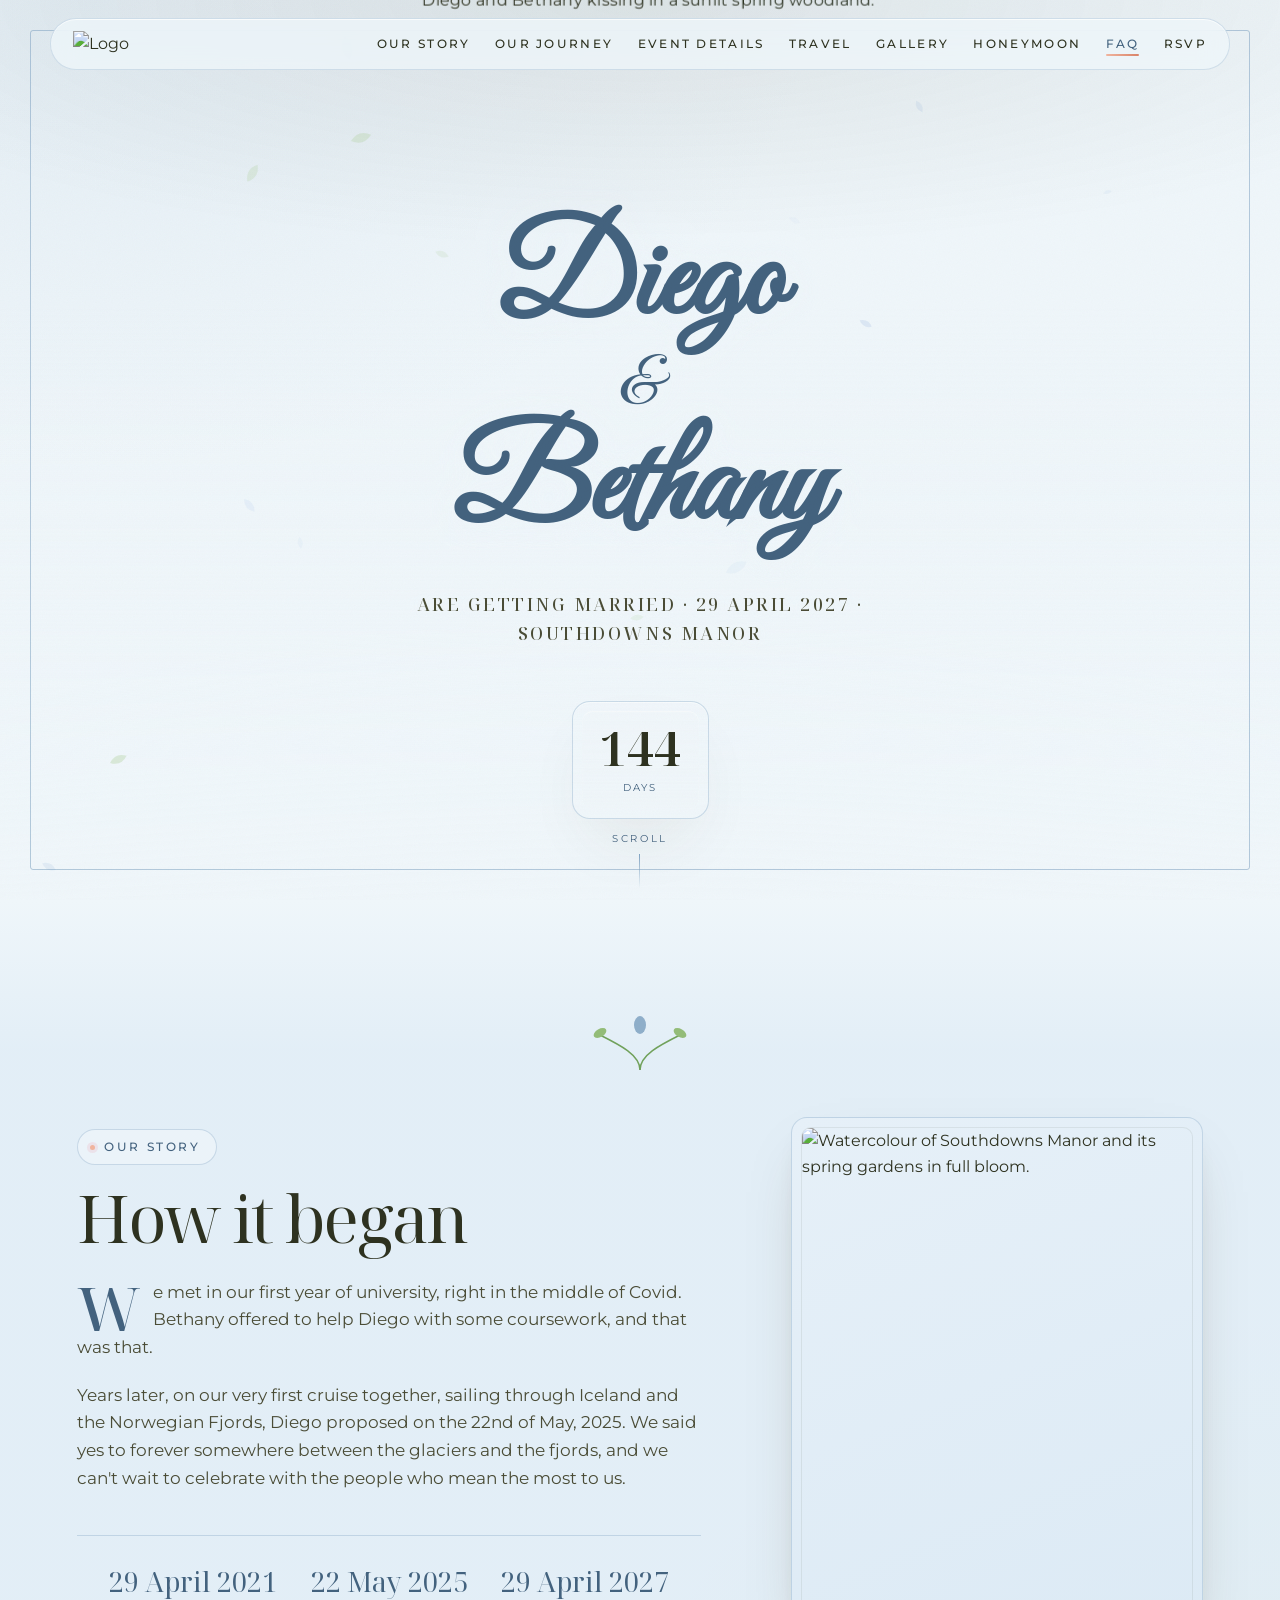
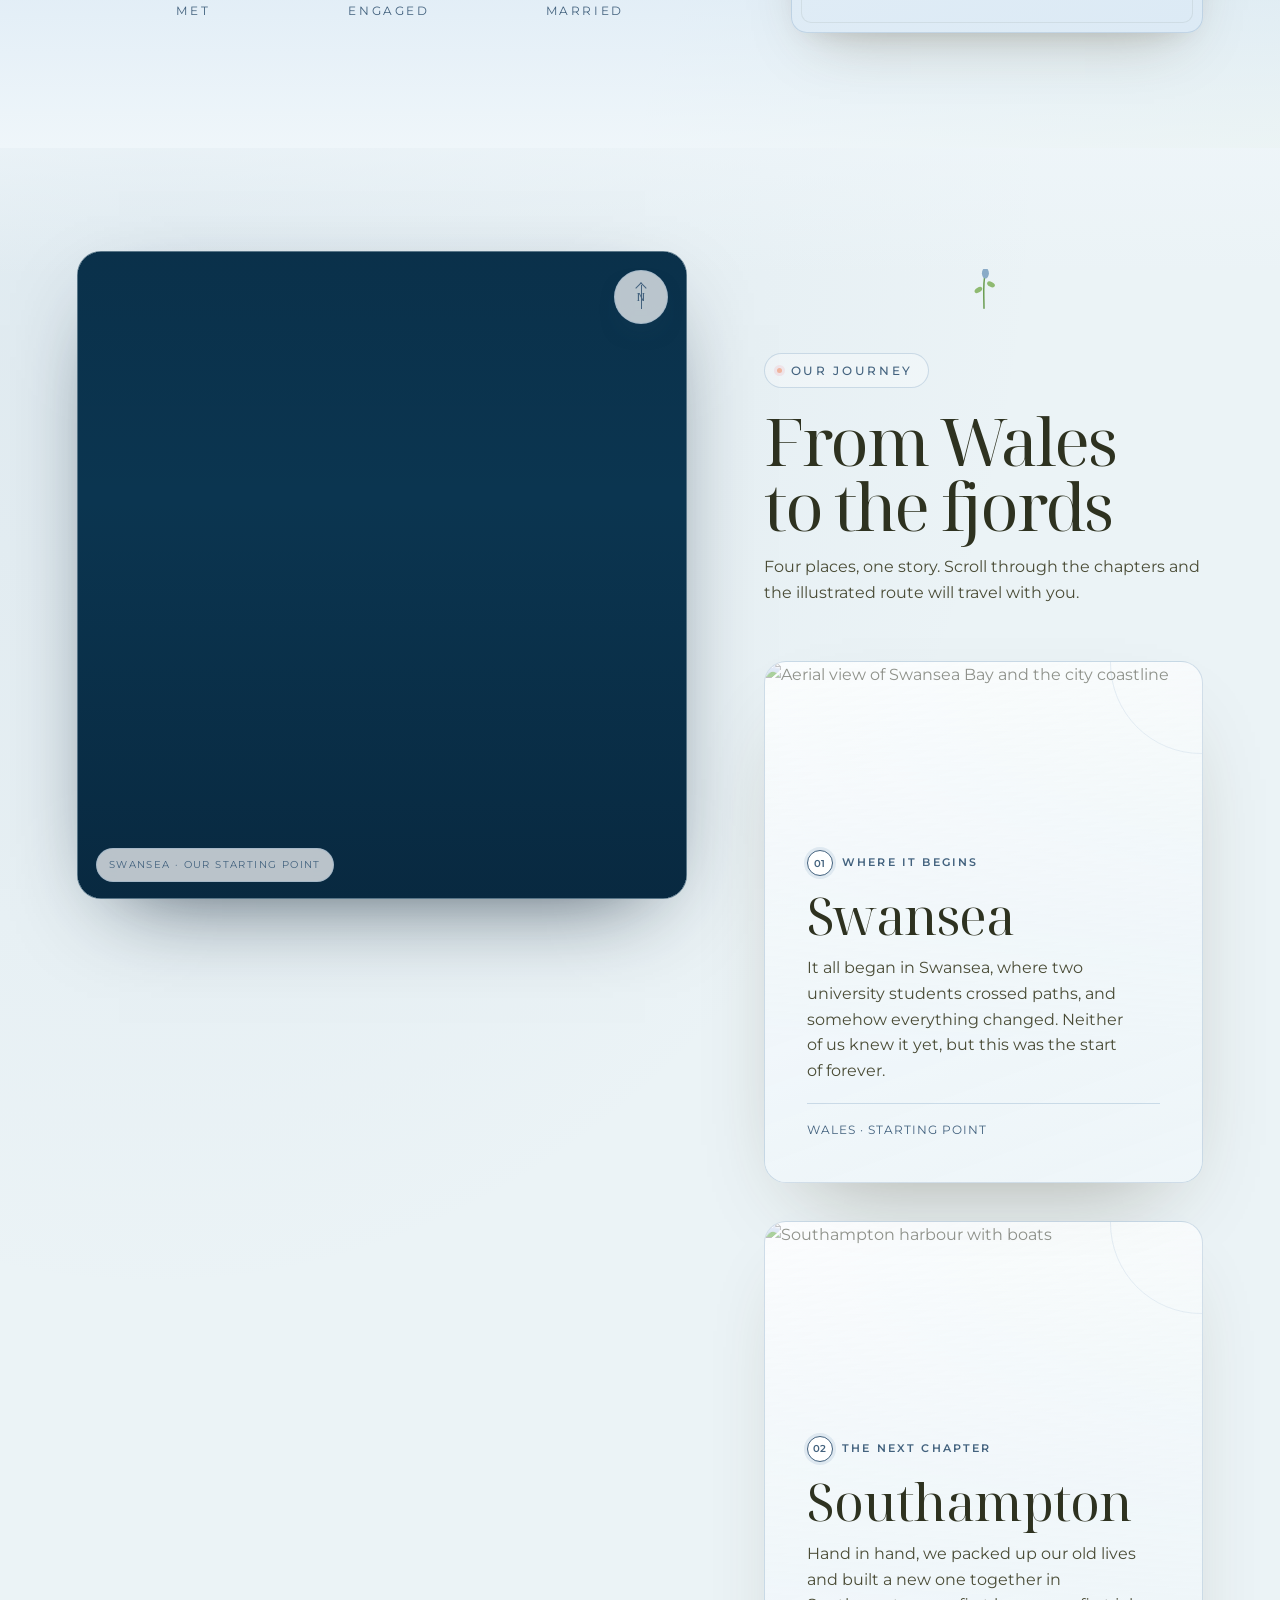
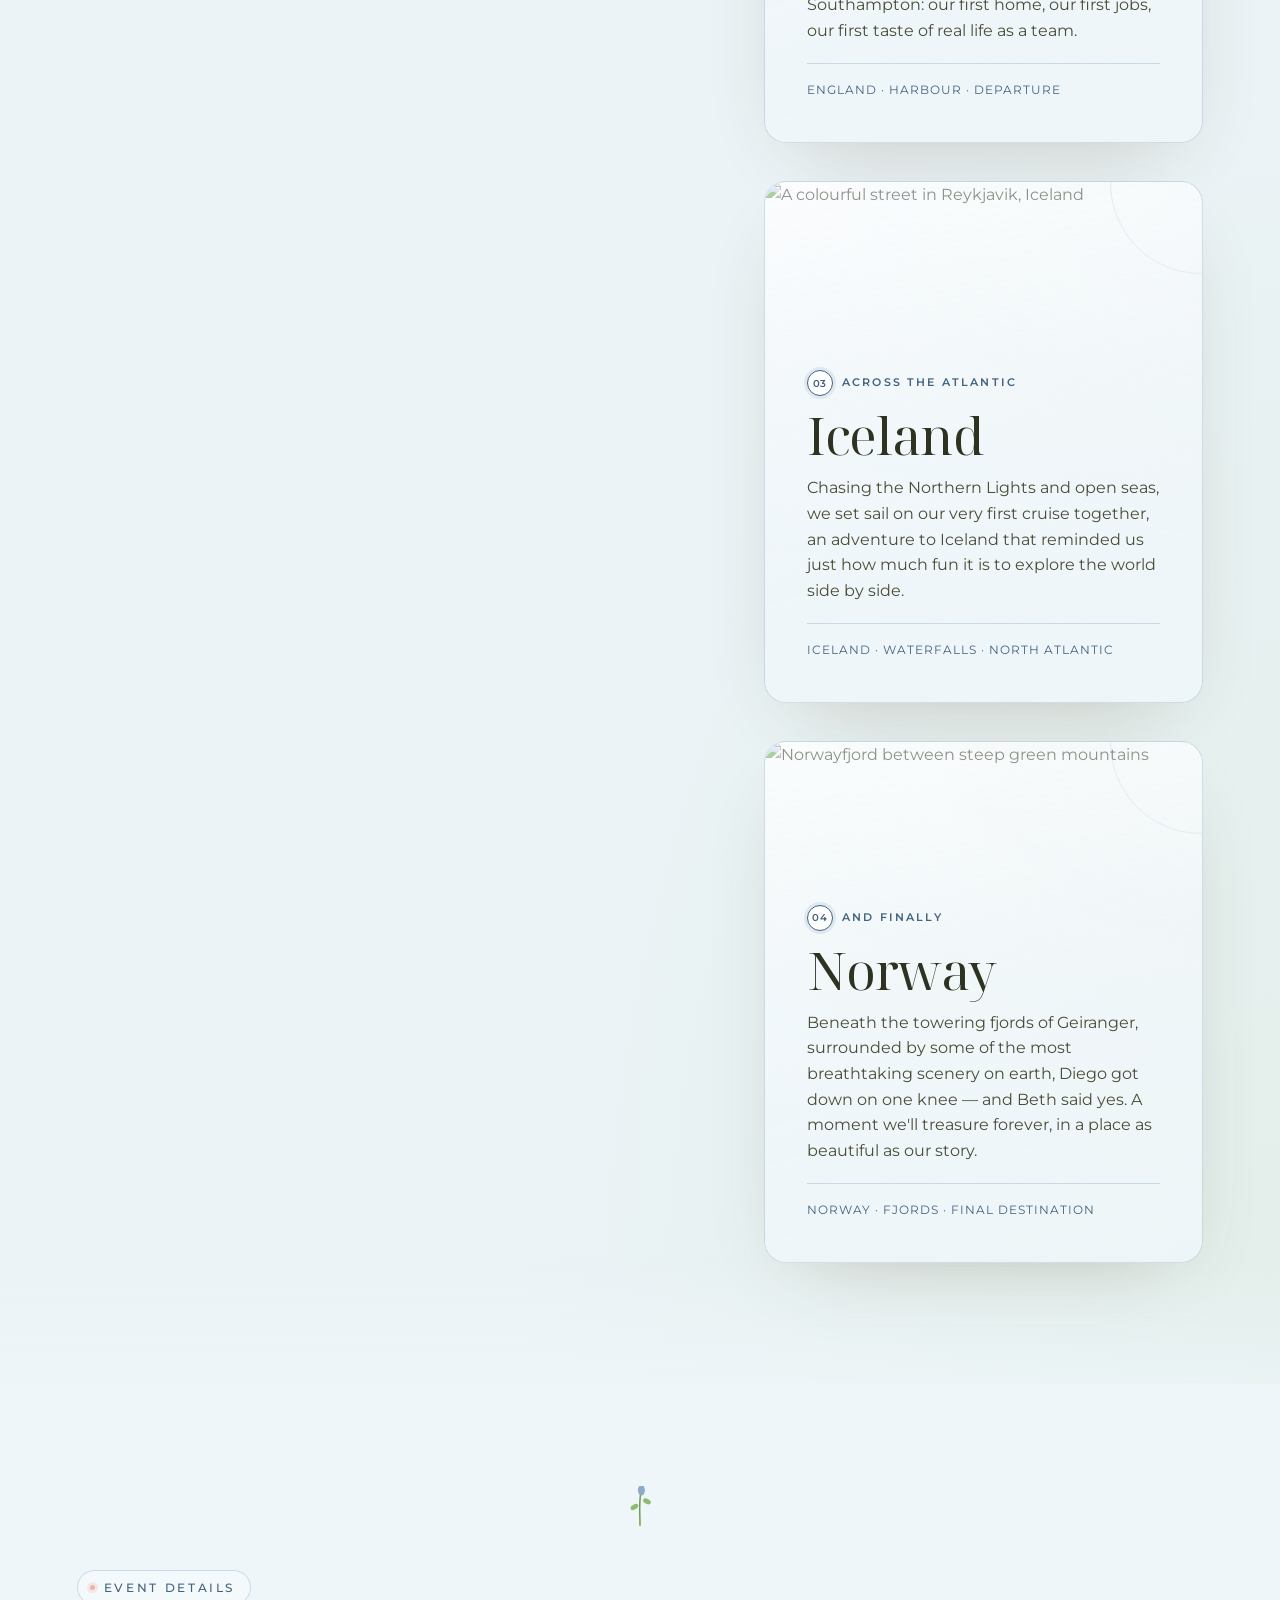
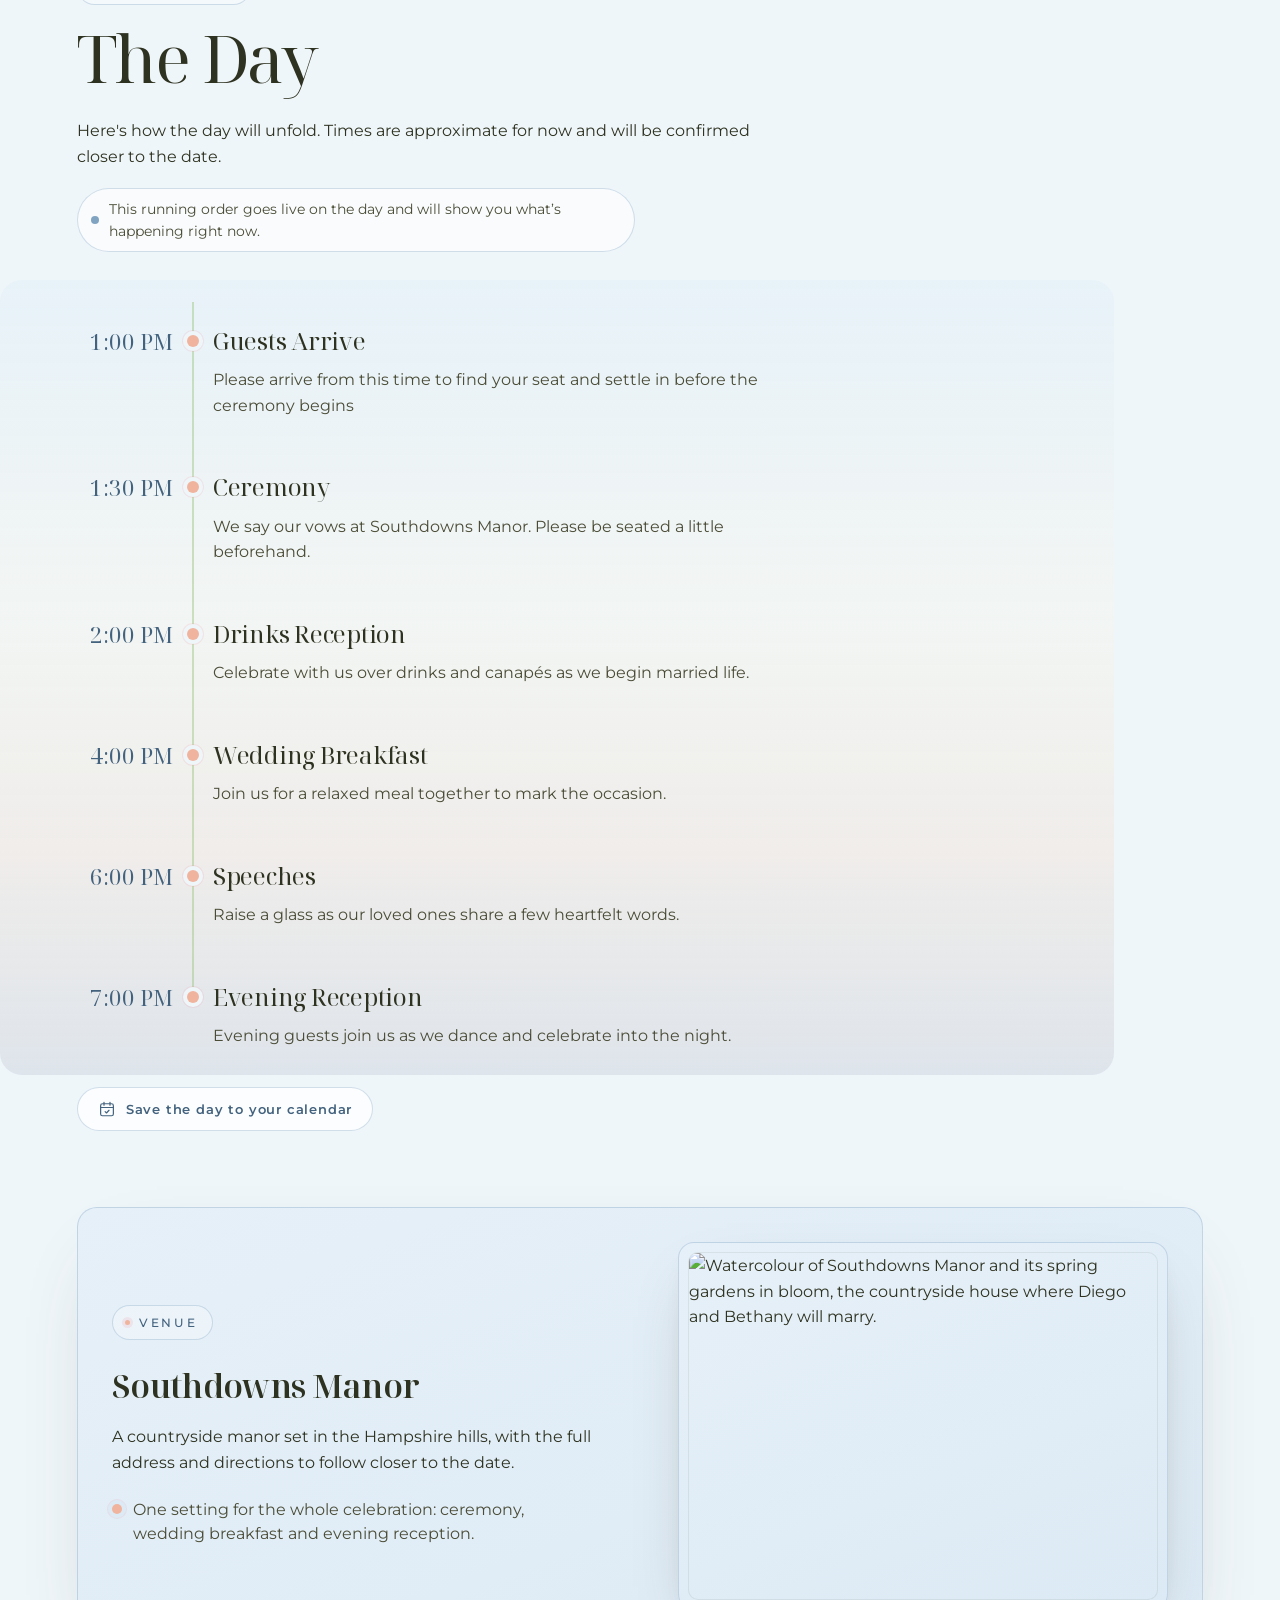
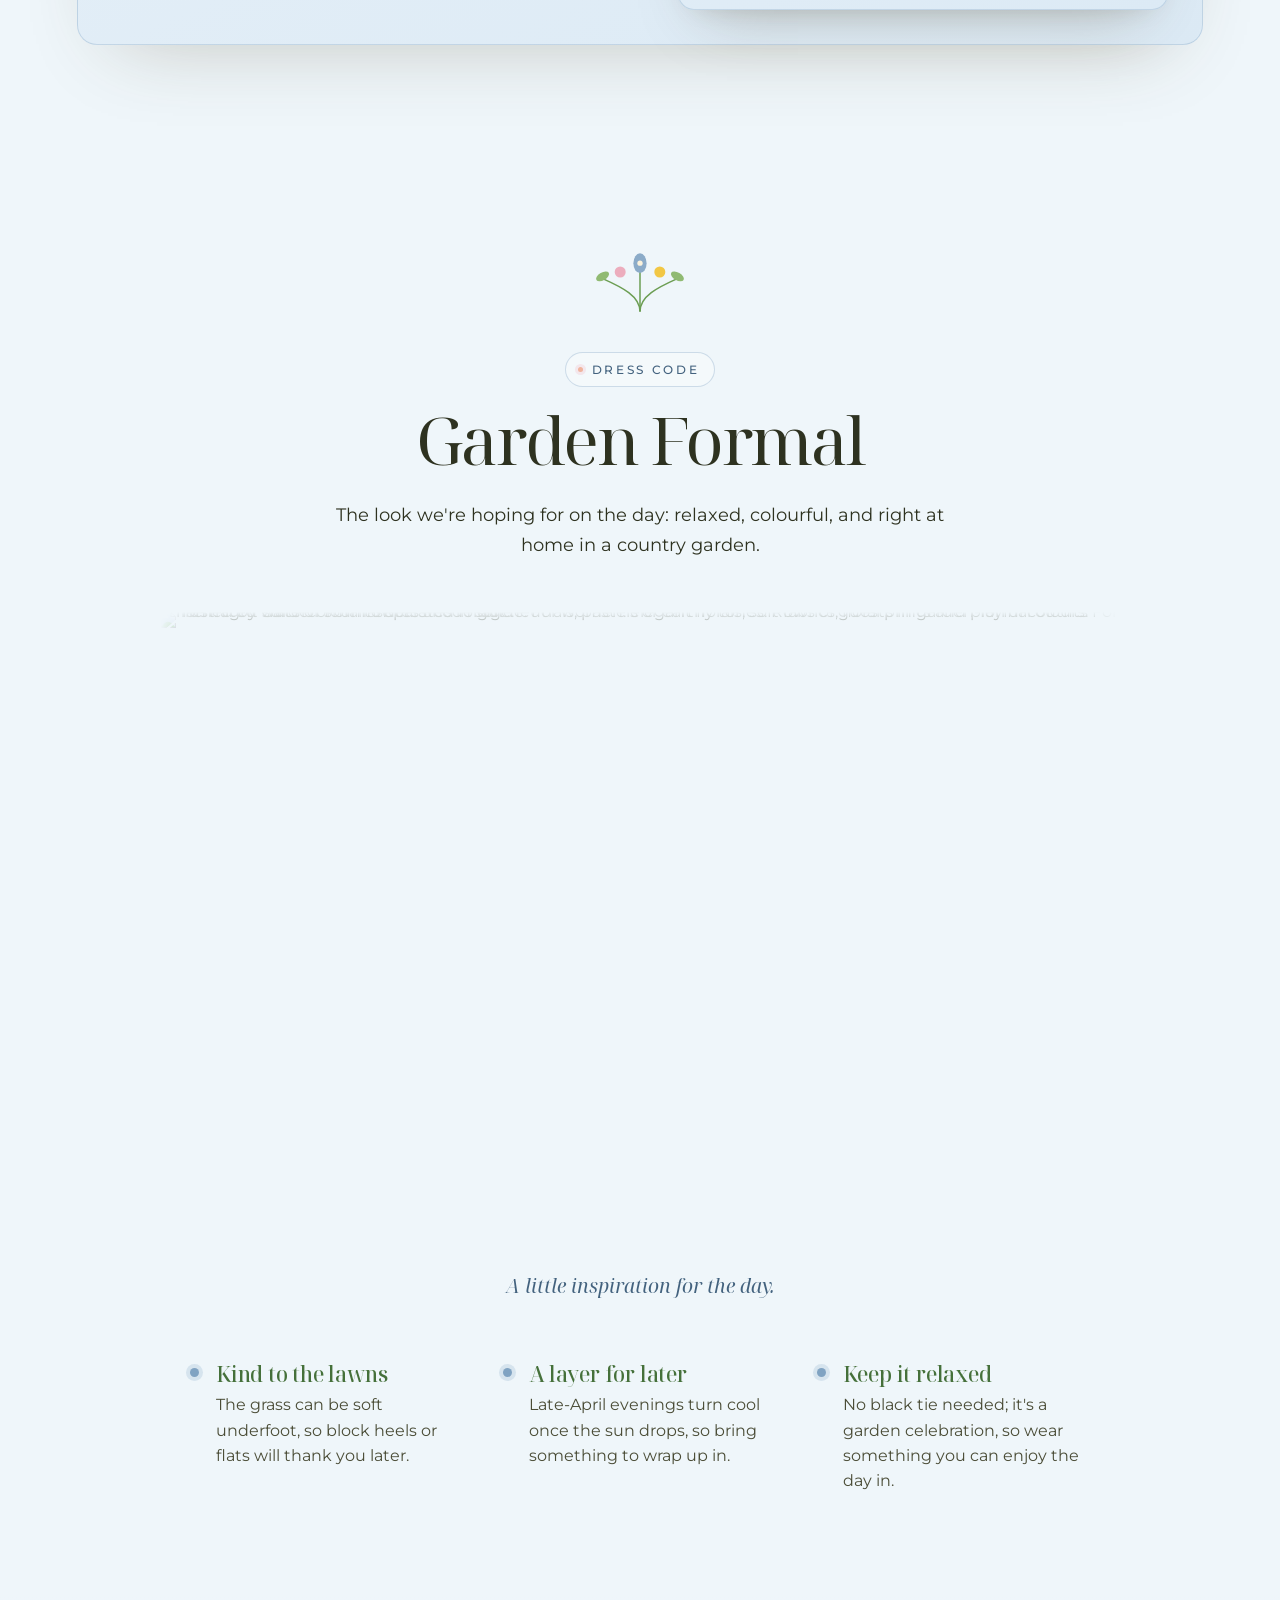
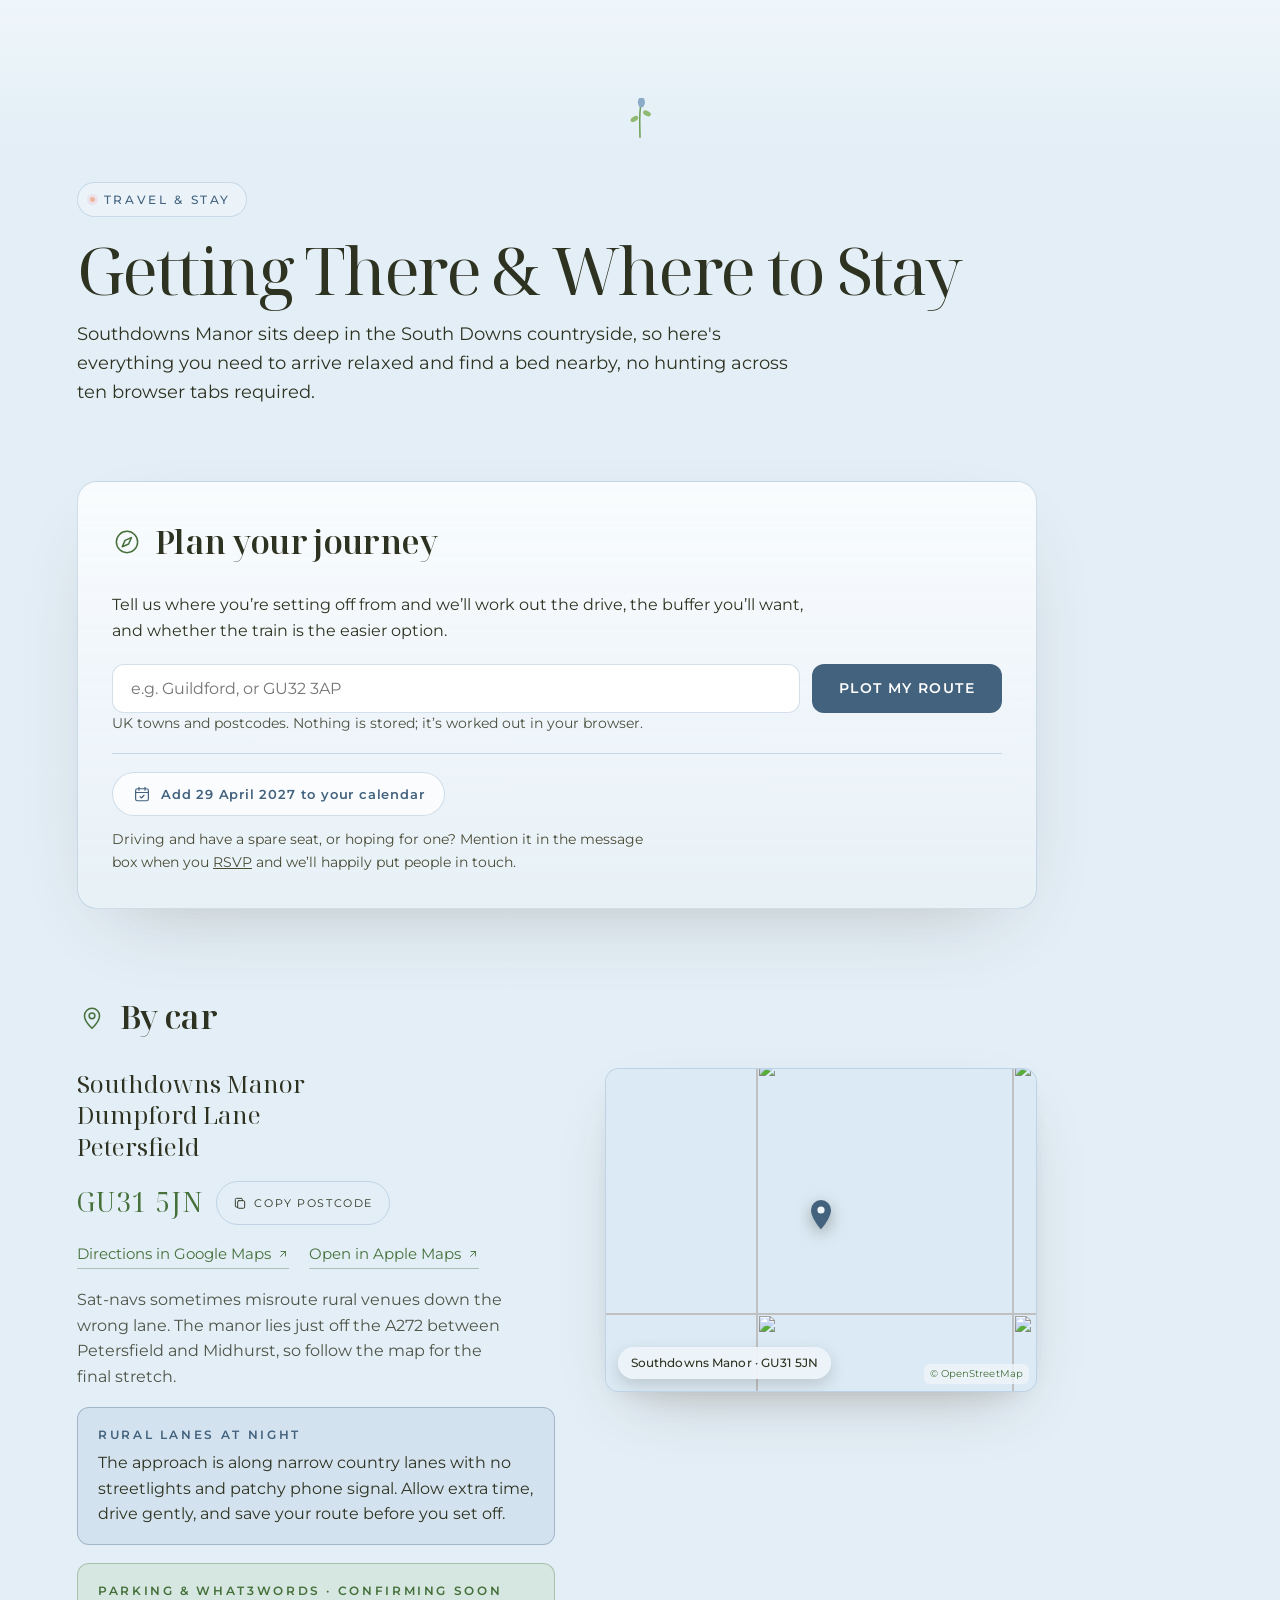
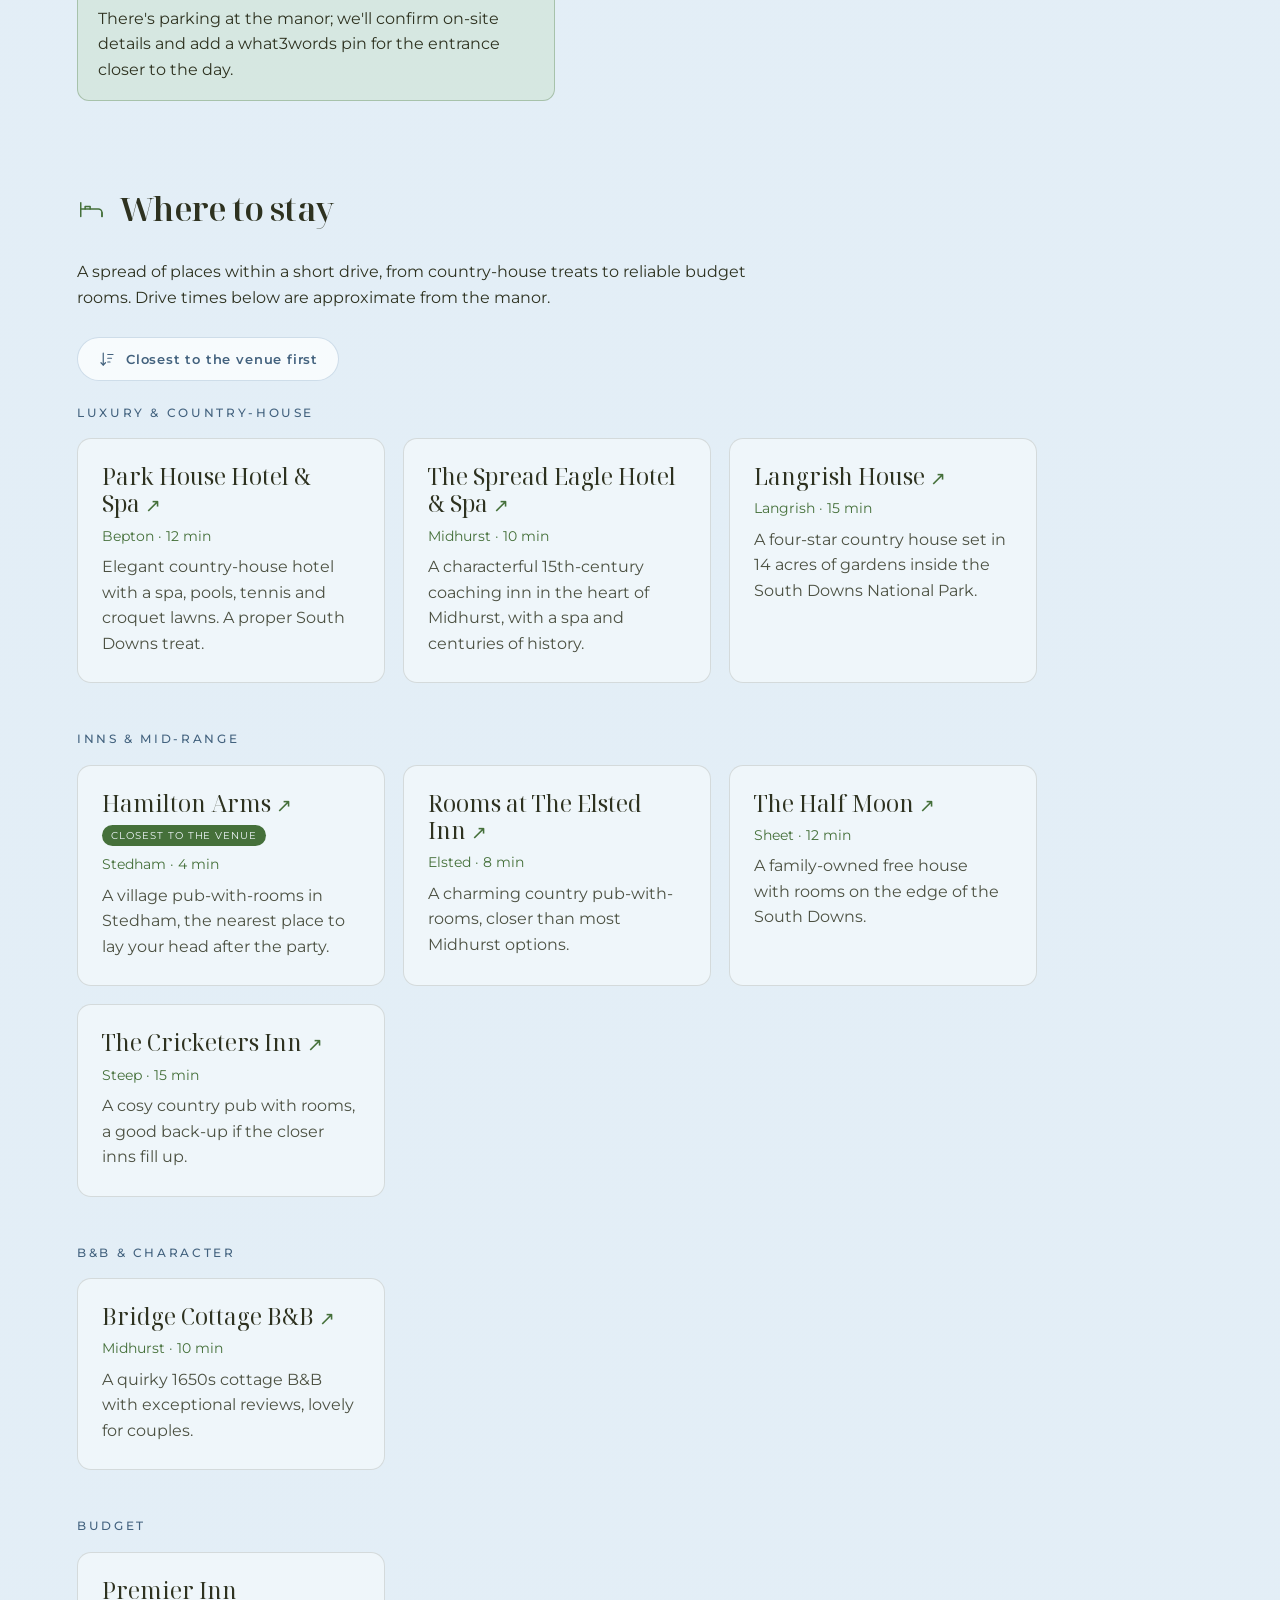
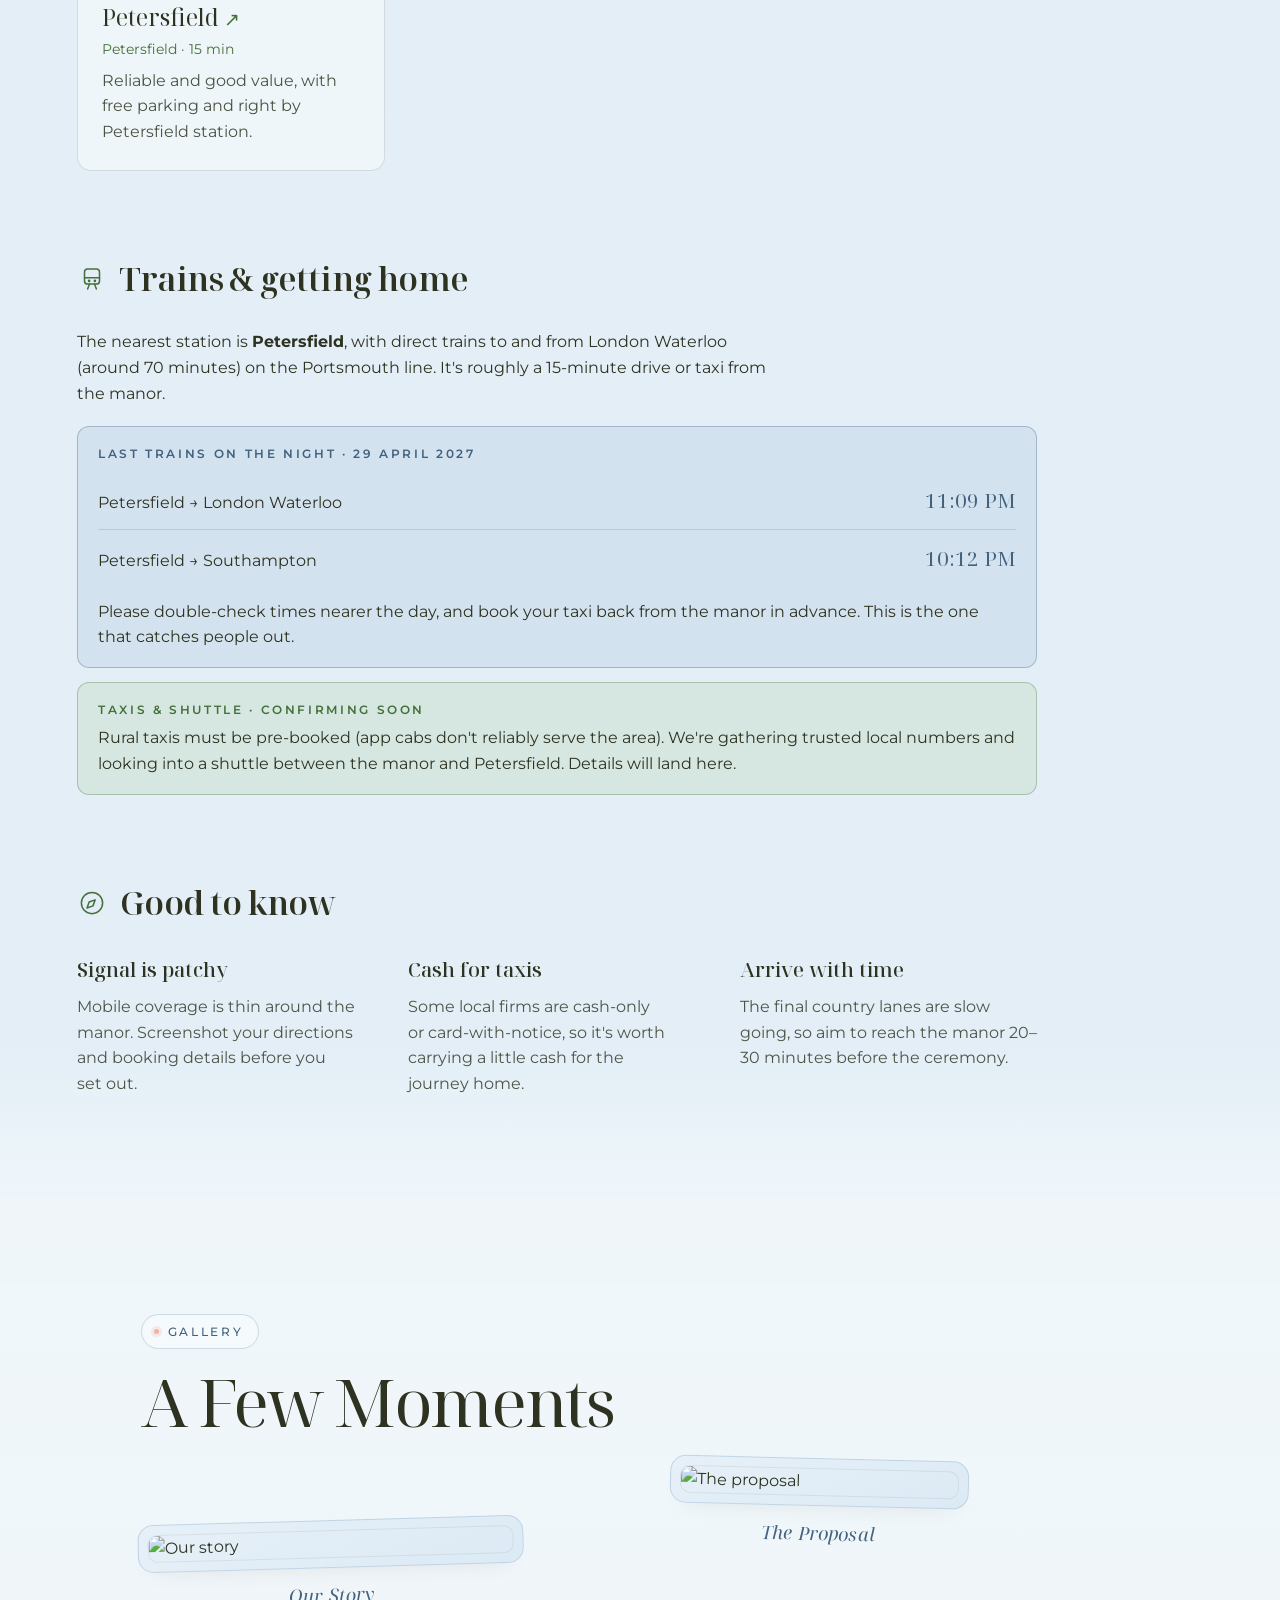
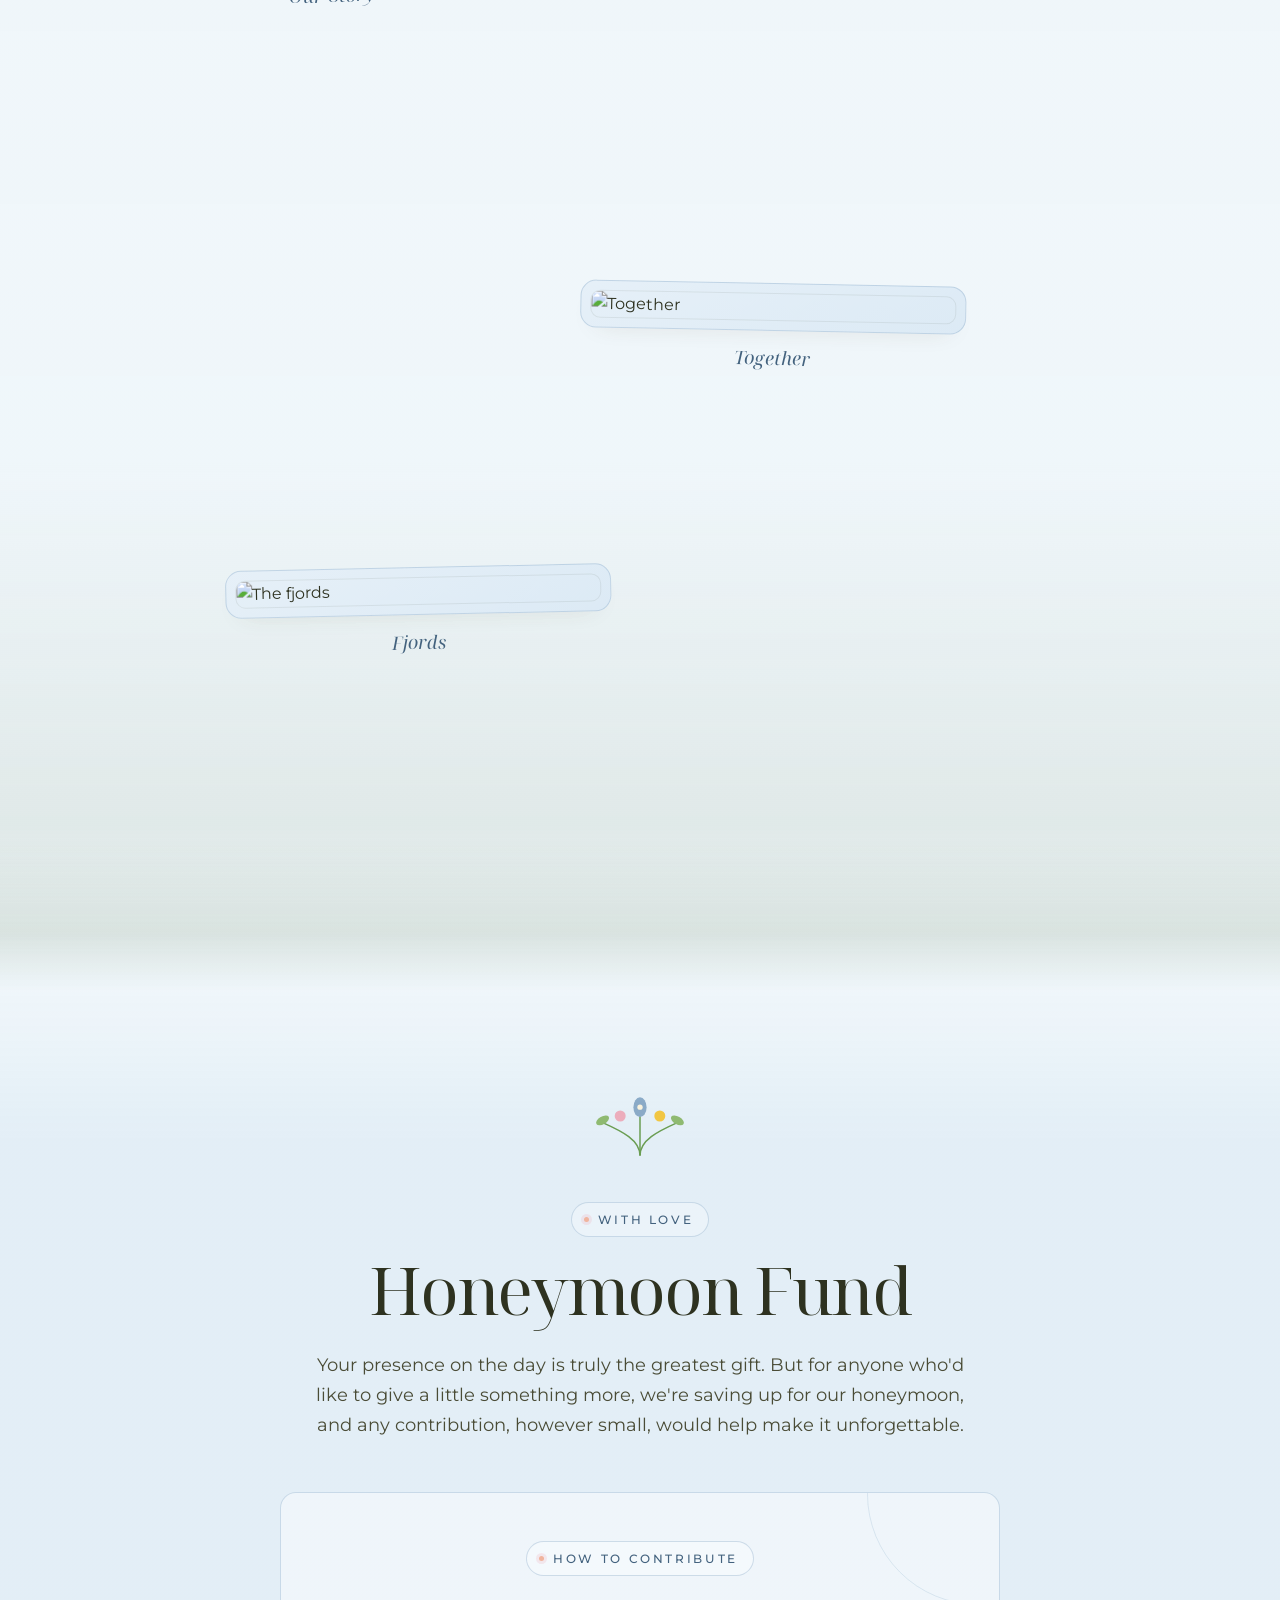
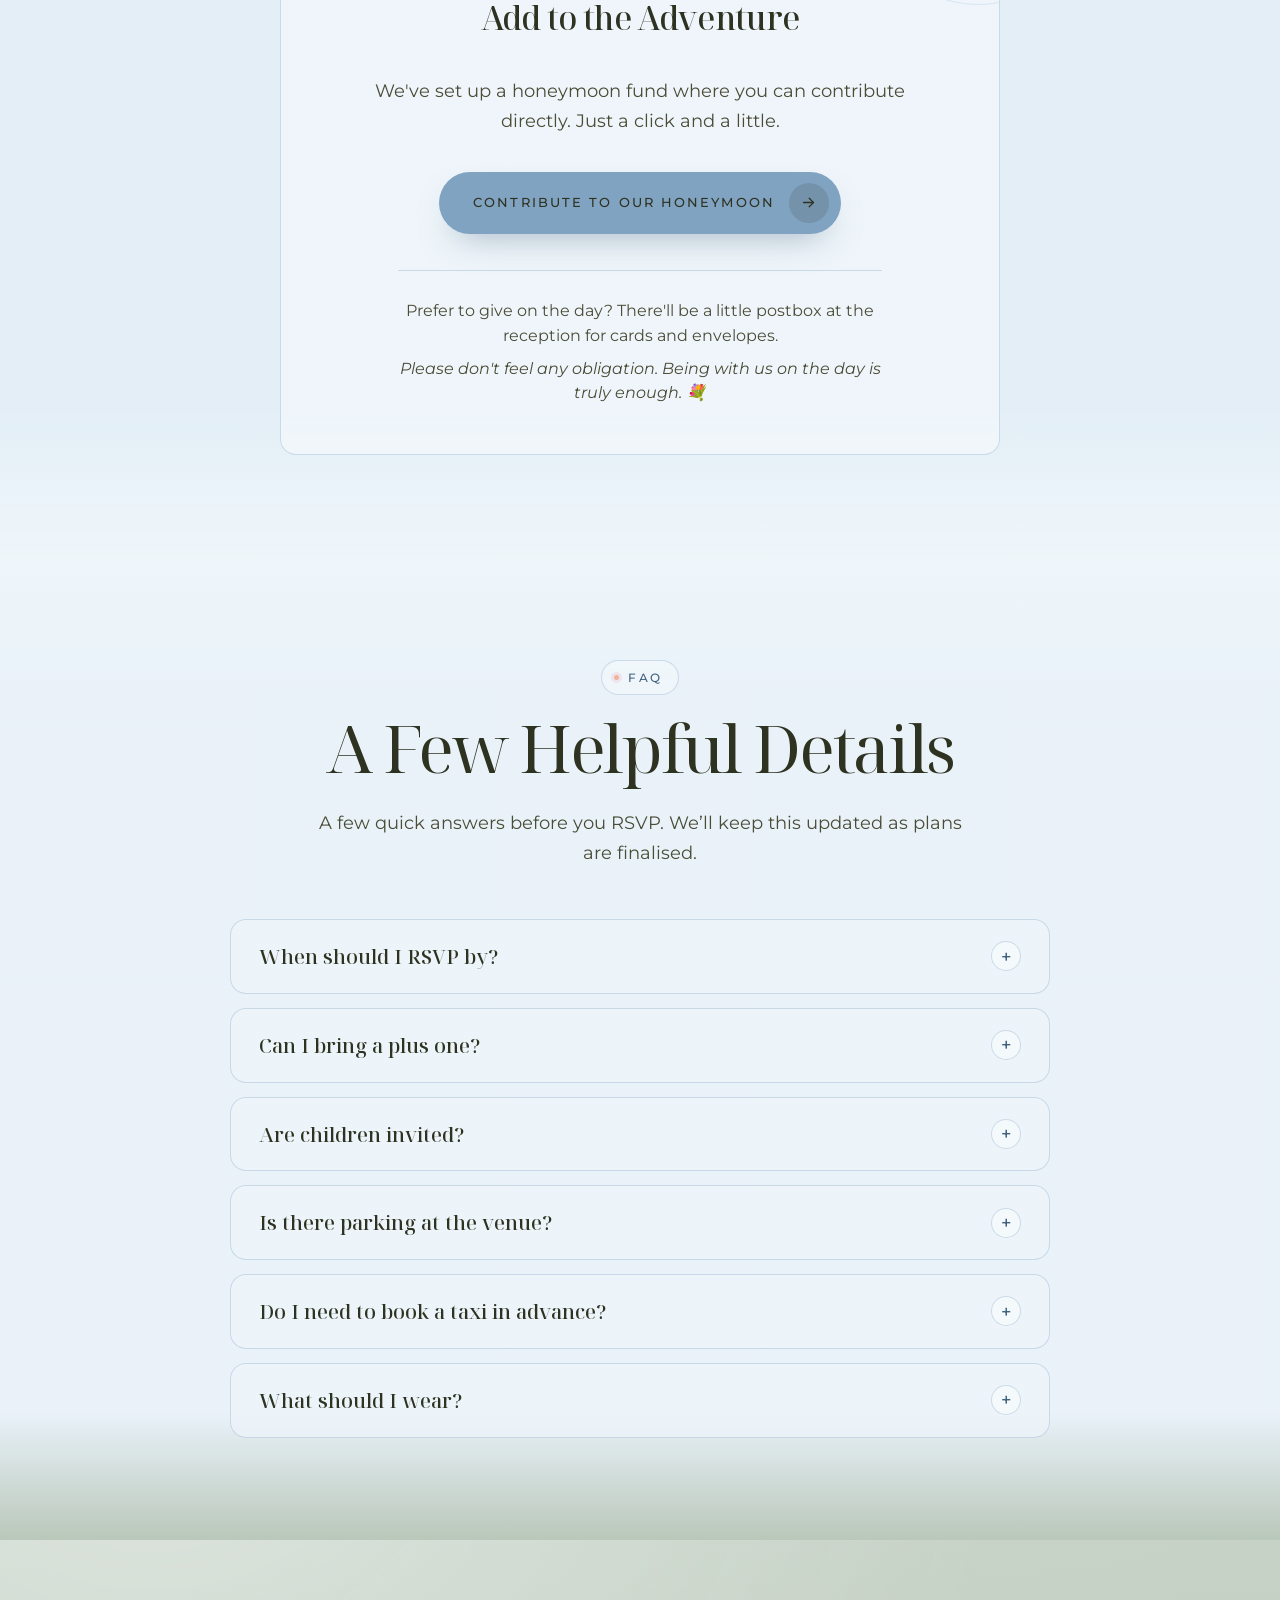
==== commit 12b53661: "Graphify generated commit message" ====
--- a/Deployable/Index.html
+++ b/Deployable/Index.html
@@ -4,13 +4,23 @@
 <meta charset="UTF-8">
 <meta name="viewport" content="width=device-width, initial-scale=1.0, viewport-fit=cover">
 <meta name="description" content="The wedding of Diego and Bethany at Southdowns Manor on 29 April 2027.">
+<meta name="theme-color" content="#EFF6FA">
+<meta property="og:type" content="website">
+<meta property="og:title" content="Diego &amp; Bethany — 29 April 2027">
+<meta property="og:description" content="Join us at Southdowns Manor to celebrate the day together.">
+<meta property="og:image" content="Assets/Hero-Background.webp">
+<meta name="twitter:card" content="summary_large_image">
+<meta name="twitter:title" content="Diego &amp; Bethany — 29 April 2027">
+<meta name="twitter:description" content="Join us at Southdowns Manor to celebrate the day together.">
+<meta name="twitter:image" content="Assets/Hero-Background.webp">
 <link rel="icon" href="assets/Logo.png" type="image/png">
 <title>Diego &amp; Bethany — 29 April 2027</title>
 <link rel="preconnect" href="https://fonts.googleapis.com">
 <link rel="preconnect" href="https://fonts.gstatic.com" crossorigin>
 <link rel="stylesheet" href="https://fonts.googleapis.com/css2?family=Great+Vibes&family=Montserrat:ital,wght@0,300;0,400;0,500;0,600;0,700;1,400;1,500;1,600&family=Noto+Serif+Display:ital,wght@0,300;0,400;0,500;0,600;0,700;1,400;1,500;1,600&display=swap">
 <link rel="preload" as="image" href="assets/Hero-Background.png" fetchpriority="high">
-<link rel="stylesheet" href="https://unpkg.com/leaflet@1.9.4/dist/leaflet.css">
+<link rel="stylesheet" href="https://unpkg.com/leaflet@1.9.4/dist/leaflet.css" media="print" onload="this.onload=null;this.media='all'">
+<noscript><link rel="stylesheet" href="https://unpkg.com/leaflet@1.9.4/dist/leaflet.css"></noscript>
 <link rel="stylesheet" href="styles.css">
 <script>
   // Progressive enhancement: opt reveal elements into their hidden/animated state only
@@ -259,52 +269,11 @@
   </div>
 </div>
 
-<!-- Overdrive B: Garden parallax — right-side canopy + mid-depth atmospheric layers.
-     Fixed botanical elements parallax at different rates, creating depth between
-     the left vine and the right canopy. All aria-hidden, no JS gate needed — pure
-     CSS scroll-driven animation. Gated behind (prefers-reduced-motion: no-preference)
-     and @supports (animation-timeline: scroll()). -->
-<div class="canopy" aria-hidden="true">
-  <span class="canopy-leaf" style="--ty:0%;--tp:0;color:var(--fl-leaf)">
-    <svg viewBox="0 0 80 70"><use href="#vbSprig"/></svg>
-  </span>
-  <span class="canopy-leaf" style="--ty:-12%;--tp:14;color:var(--fl-peach);--fc:var(--fl-peach-deep)">
-    <svg viewBox="0 0 70 60"><use href="#vbRose"/></svg>
-  </span>
-  <span class="canopy-leaf" style="--ty:14%;--tp:28;color:var(--fl-blue);--fc:var(--fl-blue-deep)">
-    <svg viewBox="0 0 56 52"><use href="#vbDelph"/></svg>
-  </span>
-  <span class="canopy-leaf" style="--ty:42%;--tp:44;color:var(--fl-lilac);--fc:var(--fl-lilac-deep)">
-    <svg viewBox="0 0 60 56"><use href="#vbLilac"/></svg>
-  </span>
-  <span class="canopy-leaf" style="--ty:66%;--tp:60;color:var(--fl-leaf-deep)">
-    <svg viewBox="0 0 80 70"><use href="#vbSprig"/></svg>
-  </span>
-  <span class="canopy-leaf" style="--ty:84%;--tp:74;color:var(--fl-white)">
-    <svg viewBox="0 0 62 58"><use href="#vbDaisy"/></svg>
-  </span>
-  <span class="canopy-leaf" style="--ty:96%;--tp:90;color:var(--fl-yolk)">
-    <svg viewBox="0 0 54 48"><use href="#vbBall"/></svg>
-  </span>
-</div>
-
-<div class="depth-float depth-float--mid" aria-hidden="true">
-  <span class="depth-spec" style="--dx:10%;--dy:64%;--tp:22;color:var(--fl-blush);--fc:var(--fl-blush-deep)">
-    <svg viewBox="0 0 58 62"><use href="#vbRose"/></svg>
-  </span>
-  <span class="depth-spec" style="--dx:70%;--dy:46%;--tp:52;color:var(--fl-leaf)">
-    <svg viewBox="0 0 50 54"><use href="#vbSprig"/></svg>
-  </span>
-  <span class="depth-spec" style="--dx:22%;--dy:34%;--tp:68;color:var(--fl-blue);--fc:var(--fl-blue-deep)">
-    <svg viewBox="0 0 48 44"><use href="#vbDelph"/></svg>
-  </span>
-</div>
-
 <nav id="nav">
   <a href="#top" class="nav-mark">
     <img src="assets/Logo.png" alt="Logo">
   </a>
-  <button class="nav-toggle" id="navToggle" aria-label="Toggle menu">&#9776;</button>
+  <button class="nav-toggle" id="navToggle" aria-label="Toggle menu" aria-expanded="false" aria-controls="navLinks">&#9776;</button>
   <ul class="nav-links" id="navLinks">
     <li><a href="#story" data-close>Our Story</a></li>
     <li><a href="#storymap" data-close>Our Journey</a></li>
@@ -357,8 +326,9 @@
     </div>
     <div class="story-grid">
       <div class="story-copy reveal">
+        <span class="eyebrow">Our Story</span>
         <h2 class="section-title serif">How it began</h2>
-        <p>We met in our first year of university, right in the middle of Covid. Bethany offered to help Diego with some coursework — and that was that.</p>
+        <p>We met in our first year of university, right in the middle of Covid. Bethany offered to help Diego with some coursework, and that was that.</p>
         <p>Years later, on our very first cruise together, sailing through Iceland and the Norwegian Fjords, Diego proposed on the 22nd of May, 2025. We said yes to forever somewhere between the glaciers and the fjords, and we can't wait to celebrate with the people who mean the most to us.</p>
         <ol class="story-timeline">
           <li class="tl-step"><span class="tl-date">29 April 2021</span><span class="tl-label">Met</span></li>
@@ -524,41 +494,38 @@
               <ellipse cx="62" cy="6" rx="5" ry="7.5" fill="#80A3C2"/>
             </svg>
           </div>
+          <span class="eyebrow">Our Journey</span>
           <h2 class="section-title serif">From Wales to the fjords</h2>
           <p>Four places, one story. Scroll through the chapters and the illustrated route will travel with you.</p>
         </div>
 
         <article class="journey-stage-card is-active" data-stage-card="0">
           <img class="journey-stage-image" src="assets/Swansea.png" alt="Aerial view of Swansea Bay and the city coastline" loading="lazy" decoding="async">
-          <span class="journey-stage-number">01</span>
-          <span class="journey-stage-kicker">Where it begins</span>
+          <span class="journey-stage-kicker" data-n="01">Where it begins</span>
           <h3>Swansea</h3>
-          <p>It all began in Swansea, where two university students crossed paths &#8212; and somehow, everything changed. Neither of us knew it yet, but this was the start of forever.</p>
+          <p>It all began in Swansea, where two university students crossed paths, and somehow everything changed. Neither of us knew it yet, but this was the start of forever.</p>
           <span class="stage-detail">Wales · Starting point</span>
         </article>
 
         <article class="journey-stage-card" data-stage-card="1">
           <img class="journey-stage-image" src="assets/Southampton.jpg" alt="Southampton harbour with boats" loading="lazy" decoding="async">
-          <span class="journey-stage-number">02</span>
-          <span class="journey-stage-kicker">The next chapter</span>
+          <span class="journey-stage-kicker" data-n="02">The next chapter</span>
           <h3>Southampton</h3>
-          <p>Hand in hand, we packed up our old lives and built a new one together in Southampton &#8212; our first home, our first jobs, our first taste of real life as a team.</p>
+          <p>Hand in hand, we packed up our old lives and built a new one together in Southampton: our first home, our first jobs, our first taste of real life as a team.</p>
           <span class="stage-detail">England · Harbour · Departure</span>
         </article>
 
         <article class="journey-stage-card" data-stage-card="2">
           <img class="journey-stage-image" src="assets/Reykjav%C3%ADk.jpg" alt="A colourful street in Reykjavik, Iceland" loading="lazy" decoding="async">
-          <span class="journey-stage-number">03</span>
-          <span class="journey-stage-kicker">Across the Atlantic</span>
+          <span class="journey-stage-kicker" data-n="03">Across the Atlantic</span>
           <h3>Iceland</h3>
-          <p>Chasing the Northern Lights and open seas, we set sail on our very first cruise together &#8212; an adventure to Iceland that reminded us just how much fun it is to explore the world side by side.</p>
+          <p>Chasing the Northern Lights and open seas, we set sail on our very first cruise together, an adventure to Iceland that reminded us just how much fun it is to explore the world side by side.</p>
           <span class="stage-detail">Iceland · Waterfalls · North Atlantic</span>
         </article>
 
         <article class="journey-stage-card" data-stage-card="3">
           <img class="journey-stage-image" src="assets/Geiranger.jpg" alt="Norwayfjord between steep green mountains" loading="lazy" decoding="async">
-          <span class="journey-stage-number">04</span>
-          <span class="journey-stage-kicker">And finally</span>
+          <span class="journey-stage-kicker" data-n="04">And finally</span>
           <h3>Norway</h3>
           <p>Beneath the towering fjords of Geiranger, surrounded by some of the most breathtaking scenery on earth, Diego got down on one knee &#8212; and Beth said yes. A moment we'll treasure forever, in a place as beautiful as our story.</p>
           <span class="stage-detail">Norway · Fjords · Final destination</span>
@@ -581,10 +548,11 @@
         </svg>
       </div>
 <div class="reveal">
+      <span class="eyebrow">Event Details</span>
       <h2 class="section-title serif">The Day</h2>
       <p>Here's how the day will unfold. Times are approximate for now and will be confirmed closer to the date.</p>
     </div>
-    <p class="day-status" id="dayStatus"><span class="dot"></span>This running order goes live on the day &mdash; it will show you what&rsquo;s happening right now.</p>
+    <p class="day-status" id="dayStatus"><span class="dot"></span>This running order goes live on the day and will show you what&rsquo;s happening right now.</p>
 
     <div class="schedule reveal" id="schedule">
       <span class="day-light" aria-hidden="true"></span>
@@ -626,12 +594,12 @@
       <div>
         <span class="eyebrow">Venue</span>
         <h3 class="serif">Southdowns Manor</h3>
-        <p>A countryside manor set in the Hampshire hills — full address and directions to follow closer to the date.</p>
+        <p>A countryside manor set in the Hampshire hills, with the full address and directions to follow closer to the date.</p>
         <p class="venue-loc">One setting for the whole celebration: ceremony, wedding breakfast and evening reception.</p>
       </div>
       <figure class="venue-photo">
         <img src="assets/southdowns-manor.jpg" width="1024" height="1024" loading="lazy" decoding="async"
-             alt="Watercolour of Southdowns Manor and its spring gardens in bloom — the countryside house where Diego and Bethany will marry.">
+             alt="Watercolour of Southdowns Manor and its spring gardens in bloom, the countryside house where Diego and Bethany will marry.">
       </figure>
     </div>
   </div>
@@ -654,8 +622,9 @@
 </svg>
 </div>
     <div class="dress-head" data-dr>
+      <span class="eyebrow">Dress Code</span>
       <h2 class="section-title serif">Garden Formal</h2>
-      <p class="dress-lead">The look we're hoping for on the day — relaxed, colourful, and right at home in a country garden.</p>
+      <p class="dress-lead">The look we're hoping for on the day: relaxed, colourful, and right at home in a country garden.</p>
     </div>
     <figure class="dress-visual" data-dr>
       <div class="dress-frame">
@@ -666,8 +635,8 @@
     </figure>
     <ul class="dress-cues" data-dr>
       <li><span class="cue-t">Kind to the lawns</span><span class="cue-d">The grass can be soft underfoot, so block heels or flats will thank you later.</span></li>
-      <li><span class="cue-t">A layer for later</span><span class="cue-d">Late-April evenings turn cool once the sun drops — bring something to wrap up in.</span></li>
-      <li><span class="cue-t">Keep it relaxed</span><span class="cue-d">No black tie needed — it's a garden celebration, so wear something you can enjoy the day in.</span></li>
+      <li><span class="cue-t">A layer for later</span><span class="cue-d">Late-April evenings turn cool once the sun drops, so bring something to wrap up in.</span></li>
+      <li><span class="cue-t">Keep it relaxed</span><span class="cue-d">No black tie needed; it's a garden celebration, so wear something you can enjoy the day in.</span></li>
     </ul>
   </div>
 </section>
@@ -684,8 +653,9 @@
         </svg>
       </div>
 <div data-tr>
+      <span class="eyebrow">Travel &amp; Stay</span>
       <h2 class="section-title serif">Getting There &amp; Where to Stay</h2>
-      <p class="travel-intro">Southdowns Manor sits deep in the West Sussex countryside, so here's everything you need to arrive relaxed and find a bed nearby — no hunting across ten browser tabs required.</p>
+      <p class="travel-intro">Southdowns Manor sits deep in the South Downs countryside, so here's everything you need to arrive relaxed and find a bed nearby, no hunting across ten browser tabs required.</p>
     </div>
 
     <div class="travel-blocks">
@@ -705,7 +675,7 @@
             <span class="journey-btn-label">Plot my route</span>
           </button>
         </form>
-        <p class="field-hint">UK towns and postcodes. Nothing is stored &mdash; it&rsquo;s worked out in your browser.</p>
+        <p class="field-hint">UK towns and postcodes. Nothing is stored; it&rsquo;s worked out in your browser.</p>
 
         <div class="journey-result" id="journeyResult" role="status" aria-live="polite" hidden></div>
 
@@ -714,7 +684,7 @@
             <svg viewBox="0 0 24 24" fill="none" stroke="currentColor" stroke-width="1.6" stroke-linecap="round" stroke-linejoin="round" aria-hidden="true"><rect x="3.5" y="5" width="17" height="16" rx="2.5"/><path d="M8 3v4M16 3v4M3.5 10h17"/><path d="M9.5 15.5l1.8 1.8 3.4-3.6"/></svg>
             <span class="ics-label">Add 29 April 2027 to your calendar</span>
           </button>
-          <p class="journey-share">Driving and have a spare seat &mdash; or hoping for one? Mention it in the message box when you <a href="#rsvp">RSVP</a> and we&rsquo;ll happily put people in touch.</p>
+          <p class="journey-share">Driving and have a spare seat, or hoping for one? Mention it in the message box when you <a href="#rsvp">RSVP</a> and we&rsquo;ll happily put people in touch.</p>
         </div>
       </div>
 
@@ -738,7 +708,7 @@
               <a class="ext-link" href="https://www.google.com/maps/dir/?api=1&amp;destination=Southdowns+Manor+GU31+5JN" target="_blank" rel="noopener noreferrer">Directions in Google Maps<svg viewBox="0 0 24 24" fill="none" stroke="currentColor" stroke-width="1.8" stroke-linecap="round" stroke-linejoin="round" aria-hidden="true"><path d="M7 17L17 7"/><path d="M8 7h9v9"/></svg><span class="sr-only">(opens in a new tab)</span></a>
               <a class="ext-link" href="https://maps.apple.com/?q=Southdowns+Manor+GU31+5JN" target="_blank" rel="noopener noreferrer">Open in Apple Maps<svg viewBox="0 0 24 24" fill="none" stroke="currentColor" stroke-width="1.8" stroke-linecap="round" stroke-linejoin="round" aria-hidden="true"><path d="M7 17L17 7"/><path d="M8 7h9v9"/></svg><span class="sr-only">(opens in a new tab)</span></a>
             </div>
-            <p class="satnav-hint">Sat-navs sometimes misroute rural venues down the wrong lane. The manor lies just off the A272 between Petersfield and Midhurst — follow the map for the final stretch.</p>
+            <p class="satnav-hint">Sat-navs sometimes misroute rural venues down the wrong lane. The manor lies just off the A272 between Petersfield and Midhurst, so follow the map for the final stretch.</p>
             <div class="note note--warn">
               <span class="note-label">Rural lanes at night</span>
               The approach is along narrow country lanes with no streetlights and patchy phone signal. Allow extra time, drive gently, and save your route before you set off.
@@ -798,7 +768,7 @@
               <div class="stay">
                 <div class="stay-name"><a href="https://parkhousehotel.com/" target="_blank" rel="noopener noreferrer">Park House Hotel &amp; Spa<span class="arrow" aria-hidden="true">&#8599;</span><span class="sr-only">(opens in a new tab)</span></a></div>
                 <div class="stay-meta">Bepton · 12 min</div>
-                <p class="stay-desc">Elegant country-house hotel with a spa, pools, tennis and croquet lawns — a proper South Downs treat.</p>
+                <p class="stay-desc">Elegant country-house hotel with a spa, pools, tennis and croquet lawns. A proper South Downs treat.</p>
               </div>
               <div class="stay">
                 <div class="stay-name"><a href="https://www.hshotels.co.uk/spread-eagle" target="_blank" rel="noopener noreferrer">The Spread Eagle Hotel &amp; Spa<span class="arrow" aria-hidden="true">&#8599;</span><span class="sr-only">(opens in a new tab)</span></a></div>
@@ -820,7 +790,7 @@
                 <div class="stay-name"><a href="https://www.thehamiltonarms.co.uk/" target="_blank" rel="noopener noreferrer">Hamilton Arms<span class="arrow" aria-hidden="true">&#8599;</span><span class="sr-only">(opens in a new tab)</span></a></div>
                 <span class="stay-flag">Closest to the venue</span>
                 <div class="stay-meta">Stedham · 4 min</div>
-                <p class="stay-desc">A village pub-with-rooms in Stedham — the nearest place to lay your head after the party.</p>
+                <p class="stay-desc">A village pub-with-rooms in Stedham, the nearest place to lay your head after the party.</p>
               </div>
               <div class="stay">
                 <div class="stay-name"><a href="https://www.elstedinn.com/" target="_blank" rel="noopener noreferrer">Rooms at The Elsted Inn<span class="arrow" aria-hidden="true">&#8599;</span><span class="sr-only">(opens in a new tab)</span></a></div>
@@ -835,7 +805,7 @@
               <div class="stay">
                 <div class="stay-name"><a href="https://www.cricketersinn.com/" target="_blank" rel="noopener noreferrer">The Cricketers Inn<span class="arrow" aria-hidden="true">&#8599;</span><span class="sr-only">(opens in a new tab)</span></a></div>
                 <div class="stay-meta">Steep · 15 min</div>
-                <p class="stay-desc">A cosy country pub with rooms — a good back-up if the closer inns fill up.</p>
+                <p class="stay-desc">A cosy country pub with rooms, a good back-up if the closer inns fill up.</p>
               </div>
             </div>
           </div>
@@ -846,7 +816,7 @@
               <div class="stay">
                 <div class="stay-name"><a href="https://www.hotelsone.com/midhurst-hotels-gb/bridge-cottage-b-b.html" target="_blank" rel="noopener noreferrer">Bridge Cottage B&amp;B<span class="arrow" aria-hidden="true">&#8599;</span><span class="sr-only">(opens in a new tab)</span></a></div>
                 <div class="stay-meta">Midhurst · 10 min</div>
-                <p class="stay-desc">A quirky 1650s cottage B&amp;B with exceptional reviews — lovely for couples.</p>
+                <p class="stay-desc">A quirky 1650s cottage B&amp;B with exceptional reviews, lovely for couples.</p>
               </div>
             </div>
           </div>
@@ -875,14 +845,14 @@
         <div class="note note--warn">
           <span class="note-label">Last trains on the night · 29 April 2027</span>
           <div class="trains">
-            <div class="train-row"><span class="train-dest">Petersfield &#8594; London Waterloo</span><span class="train-time">23:09</span></div>
-            <div class="train-row"><span class="train-dest">Petersfield &#8594; Southampton</span><span class="train-time">22:12</span></div>
+            <div class="train-row"><span class="train-dest">Petersfield &#8594; London Waterloo</span><span class="train-time">11:09 PM</span></div>
+            <div class="train-row"><span class="train-dest">Petersfield &#8594; Southampton</span><span class="train-time">10:12 PM</span></div>
           </div>
-          Please double-check times nearer the day, and book your taxi back from the manor in advance — this is the one that catches people out.
+          Please double-check times nearer the day, and book your taxi back from the manor in advance. This is the one that catches people out.
         </div>
         <div class="note note--pending" style="margin-top:14px;">
           <span class="note-label">Taxis &amp; shuttle · confirming soon</span>
-          Rural taxis must be pre-booked (app cabs don't reliably serve the area). We're gathering trusted local numbers and looking into a shuttle between the manor and Petersfield — details will land here.
+          Rural taxis must be pre-booked (app cabs don't reliably serve the area). We're gathering trusted local numbers and looking into a shuttle between the manor and Petersfield. Details will land here.
         </div>
       </div>
 
@@ -894,7 +864,7 @@
         </div>
         <div class="know">
           <div class="know-item"><h4>Signal is patchy</h4><p>Mobile coverage is thin around the manor. Screenshot your directions and booking details before you set out.</p></div>
-          <div class="know-item"><h4>Cash for taxis</h4><p>Some local firms are cash-only or card-with-notice — it's worth carrying a little cash for the journey home.</p></div>
+          <div class="know-item"><h4>Cash for taxis</h4><p>Some local firms are cash-only or card-with-notice, so it's worth carrying a little cash for the journey home.</p></div>
           <div class="know-item"><h4>Arrive with time</h4><p>The final country lanes are slow going, so aim to reach the manor 20–30 minutes before the ceremony.</p></div>
         </div>
       </div>
@@ -907,28 +877,29 @@
 <section id="gallery">
   <div class="section-inner">
     <div class="reveal">
+      <span class="eyebrow">Gallery</span>
       <h2 class="section-title serif">A Few Moments</h2>
     </div>
     <div class="gallery-wall reveal" aria-label="A few of our favourite moments">
-      <figure class="gw-item gw-item--a" role="button" tabindex="0" aria-haspopup="dialog" aria-label="Open Our Story photograph">
+      <figure class="gw-item gw-item--a" role="button" tabindex="0" aria-label="Open Our Story photograph">
         <div class="matte">
           <img src="assets/Shadow-Photo.png" alt="Our story" loading="lazy" decoding="async">
         </div>
         <figcaption>Our Story</figcaption>
       </figure>
-      <figure class="gw-item gw-item--b" role="button" tabindex="0" aria-haspopup="dialog" aria-label="Open The Proposal photograph">
+      <figure class="gw-item gw-item--b" role="button" tabindex="0" aria-label="Open The Proposal photograph">
         <div class="matte">
           <img src="assets/Proposal.png" alt="The proposal" loading="lazy" decoding="async">
         </div>
         <figcaption>The Proposal</figcaption>
       </figure>
-      <figure class="gw-item gw-item--c" role="button" tabindex="0" aria-haspopup="dialog" aria-label="Open Together photograph">
+      <figure class="gw-item gw-item--c" role="button" tabindex="0" aria-label="Open Together photograph">
         <div class="matte">
           <img src="assets/Vinyard.png" alt="Together" loading="lazy" decoding="async">
         </div>
         <figcaption>Together</figcaption>
       </figure>
-      <figure class="gw-item gw-item--d" role="button" tabindex="0" aria-haspopup="dialog" aria-label="Open Fjords photograph">
+      <figure class="gw-item gw-item--d" role="button" tabindex="0" aria-label="Open Fjords photograph">
         <div class="matte">
           <img src="assets/Waterfall.png" alt="The fjords" loading="lazy" decoding="async">
         </div>
@@ -938,7 +909,7 @@
     <div class="gallery-lightbox" id="galleryLightbox" role="dialog" aria-modal="true" aria-label="Expanded photograph" hidden>
       <div class="gallery-lightbox-inner">
         <button class="gallery-lightbox-close" id="galleryLightboxClose" type="button" aria-label="Close photograph">&times;</button>
-        <img id="galleryLightboxImage" src="[data-uri]" alt="">
+        <img id="galleryLightboxImage" alt="">
         <p class="gallery-lightbox-caption" id="galleryLightboxCaption"></p>
       </div>
     </div>
@@ -962,9 +933,10 @@
 </svg>
 </div>
     <div class="honeymoon-head" data-hm>
+      <span class="eyebrow">With Love</span>
       <h2 class="section-title serif">Honeymoon Fund</h2>
       <p class="honeymoon-lead">
-        Your presence on the day is truly the greatest gift. But for anyone who'd like to give a little something more, we're saving up for our honeymoon — and any contribution, however small, would help make it unforgettable.
+        Your presence on the day is truly the greatest gift. But for anyone who'd like to give a little something more, we're saving up for our honeymoon, and any contribution, however small, would help make it unforgettable.
       </p>
     </div>
     <div class="honeymoon-give" data-hm>
@@ -972,7 +944,7 @@
         <span class="eyebrow">How to Contribute</span>
         <h3 class="serif">Add to the Adventure</h3>
         <p class="give-lead">
-          We've set up a honeymoon fund where you can contribute directly — every little bit helps.
+          We've set up a honeymoon fund where you can contribute directly. Just a click and a little.
         </p>
         <a class="give-btn" href="https://prezola.com/buy/view/336224" target="_blank" rel="noopener noreferrer">
           <span class="give-btn-label">Contribute to Our Honeymoon</span>
@@ -1020,7 +992,7 @@
       <details class="faq-item">
         <summary>Are children invited?</summary>
         <div class="faq-answer">
-          <p>We'll confirm this clearly on each invitation. If you're unsure, please <a href="mailto:Diego.beth21@gmail.com">email us</a> and we'll help.</p>
+          <p>We’ll confirm this clearly on each invitation. If you’re unsure, please get in touch with us directly.</p>
         </div>
       </details>
 
@@ -1053,8 +1025,10 @@
   <div class="rsvp-atmos" aria-hidden="true"></div>
   <div class="section-inner">
     <div class="rsvp-intro" data-rv>
+      <span class="eyebrow">RSVP</span>
       <h2 class="section-title serif">Let Us Know You're Coming</h2>
       <p class="lead">Kindly reply by <strong>28 February 2027</strong>. We can't wait to celebrate the day with you.</p>
+      <p class="field-note" id="deadlinePassed" hidden>The reply deadline has passed &mdash; you&rsquo;re still very welcome to reply here, or <a href="mailto:Diego.beth21@gmail.com?subject=Wedding%20RSVP">email us</a> if that&rsquo;s easier.</p>
     </div>
 
     <div class="divider rsvp-divider" data-rv aria-hidden="true">
@@ -1089,7 +1063,7 @@
             <input type="hidden" id="rsvp-name" name="name" value="">
             <ul class="guest-picker-list" id="guest-picker-list" role="listbox" hidden></ul>
           </div>
-          <p class="field-hint" id="guest-picker-hint">Type at least 4 letters of your name — we'll do the rest.</p>
+          <p class="field-hint" id="guest-picker-hint">Start typing your name and we'll do the rest.</p>
           <p class="field-err" id="rsvp-name-err" hidden>
             <svg viewBox="0 0 24 24" fill="none" stroke="currentColor" stroke-width="2" stroke-linecap="round" aria-hidden="true"><circle cx="12" cy="12" r="9"/><path d="M12 8v5"/><path d="M12 16h.01"/></svg>
             <span>Please pick your name from the list.</span>
@@ -1142,7 +1116,7 @@
               </label>
             </div>
           </div>
-          <p class="field-note" id="soloNote" hidden>This invitation is for one — but you'll be very welcome. 💐</p>
+          <p class="field-note" id="soloNote" hidden>This invitation is for one, but you'll be very welcome. 💐</p>
           <p class="field-note" id="alreadyRepliedNote" hidden>
             Someone from your party has already replied. If you need to change your answer, please <a href="mailto:Diego.beth21@gmail.com?subject=Wedding%20RSVP%20change">email us</a>.
           </p>
@@ -1224,10 +1198,11 @@
   </div>
   <div class="serif">Diego <em>&amp;</em> Bethany</div>
   <div class="sub">29 April 2027 &middot; Southdowns Manor</div>
-  <div class="foot-contact">Questions? <a href="mailto:Diego.beth21@gmail.com">Diego.beth21@gmail.com</a></div>
 </footer>
 
+<script src="scripts.js"></script>
 <script src="https://unpkg.com/leaflet@1.9.4/dist/leaflet.js"></script>
-<script src="scripts.js"></script>
+<!-- impeccable-live-start -->
+<script src="http://localhost:8400/live.js"></script>
 </body>
 </html>
--- a/Deployable/styles.css
+++ b/Deployable/styles.css
@@ -1,5 +1,5 @@
   :root{
-    --stripe-bg: url("assets/save-the-date.png");
+    --stripe-bg: url("Assets/save-the-date.png");
     /* Spring-sky grounds — cool pale-blue paper (token names retained) */
     --cream: #EFF6FA;
     --cream-deep: #DCEAF5;
@@ -97,6 +97,10 @@
     font-weight: 400;
     line-height: 1.6;
     overflow-x: clip;
+    font-optical-sizing: auto;
+    font-kerning: normal;
+    -webkit-font-smoothing: antialiased;
+    text-rendering: optimizeLegibility;
   }
   @media (hover: hover) and (pointer: fine){
     body{
@@ -106,11 +110,6 @@
         fixed,
         fixed;
     }
-  }
-    font-optical-sizing: auto;
-    font-kerning: normal;
-    -webkit-font-smoothing: antialiased;
-    text-rendering: optimizeLegibility;
   }
   h1,h2,h3, .serif{
     font-family: var(--font-serif);
@@ -699,16 +698,6 @@
     box-shadow:var(--shadow-lift);
   }
 
-  .journey-stage-number{
-    position:absolute;
-    top:22px;
-    right:26px;
-    font-family:var(--font-serif);
-    font-size:4rem;
-    line-height:1;
-    color:rgba(128,163,194,.16);
-  }
-
   .journey-stage-kicker{
     display:inline-flex;
     align-items:center;
@@ -722,13 +711,22 @@
     font-weight:600;
   }
 
+  /* Numbered pin carries the sequence (01–04), echoing the map markers —
+     replaces the old ghost numerals. */
   .journey-stage-kicker::before{
-    content:"";
-    width:7px;
-    height:7px;
+    content: attr(data-n);
+    display:inline-grid;
+    place-items:center;
+    width:24px;
+    height:24px;
     border-radius:50%;
-    background:var(--warm);
-    box-shadow:0 0 0 4px var(--warm-soft);
+    background:#FFFFFF;
+    border:1.5px solid var(--terracotta);
+    color:var(--terracotta);
+    font-size:0.6rem;
+    font-weight:600;
+    letter-spacing:0.04em;
+    box-shadow:0 0 0 3px rgba(128,163,194,0.18);
   }
 
   .journey-stage-card h3{
@@ -831,12 +829,6 @@
       min-height:52vh;
       padding:24px;
       border-radius:18px;
-    }
-
-    .journey-stage-number{
-      font-size:3.2rem;
-      right:20px;
-      top:18px;
     }
 
     .marker-title{ font-size:20px; }
@@ -894,7 +886,8 @@
   .now-tag{
     display: none; margin-top: 10px;
     font-size: 0.66rem; letter-spacing: 0.18em; text-transform: uppercase; font-weight: 600;
-    color: #FFFFFF; background: var(--warm-deep);
+    /* Ink on the blush chip = 4.6:1 (white was 2.8:1) — matches the ink-on-accent button system. */
+    color: var(--ink); background: var(--warm-deep);
     padding: 5px 11px; border-radius: 999px;
   }
   .schedule-item.is-now .now-tag{ display: inline-block; }
@@ -1889,7 +1882,6 @@
         scroll,
         fixed;
     }
-  }
   }
   /* Soft spring-garden light on the pastel-green panel — pure CSS, no image dependency */
   .rsvp-atmos{
@@ -2348,7 +2340,7 @@
   footer .serif{ font-family: var(--font-script); font-weight:400; font-size: clamp(1.9rem, 4vw, 2.7rem); margin-bottom: 12px; letter-spacing:-0.01em; }
   footer .serif em{ font-family: var(--font-accent); font-style:italic; color: var(--terracotta); }
   footer .sub{ font-family: var(--font-sans); font-size: 0.72rem; letter-spacing: 0.24em; text-transform:uppercase; color: var(--gold-deep); }
-  footer .foot-contact{ margin-top: 18px; font-size: 0.9rem; color: var(--soft-ink); }
+  footer .foot-contact{ margin-top: 18px; font-size: 0.9rem; color: var(--ink-soft); }
   footer .foot-contact a{ color: var(--terracotta); text-decoration: none; }
   footer .foot-contact a:hover{ text-decoration: underline; }
 
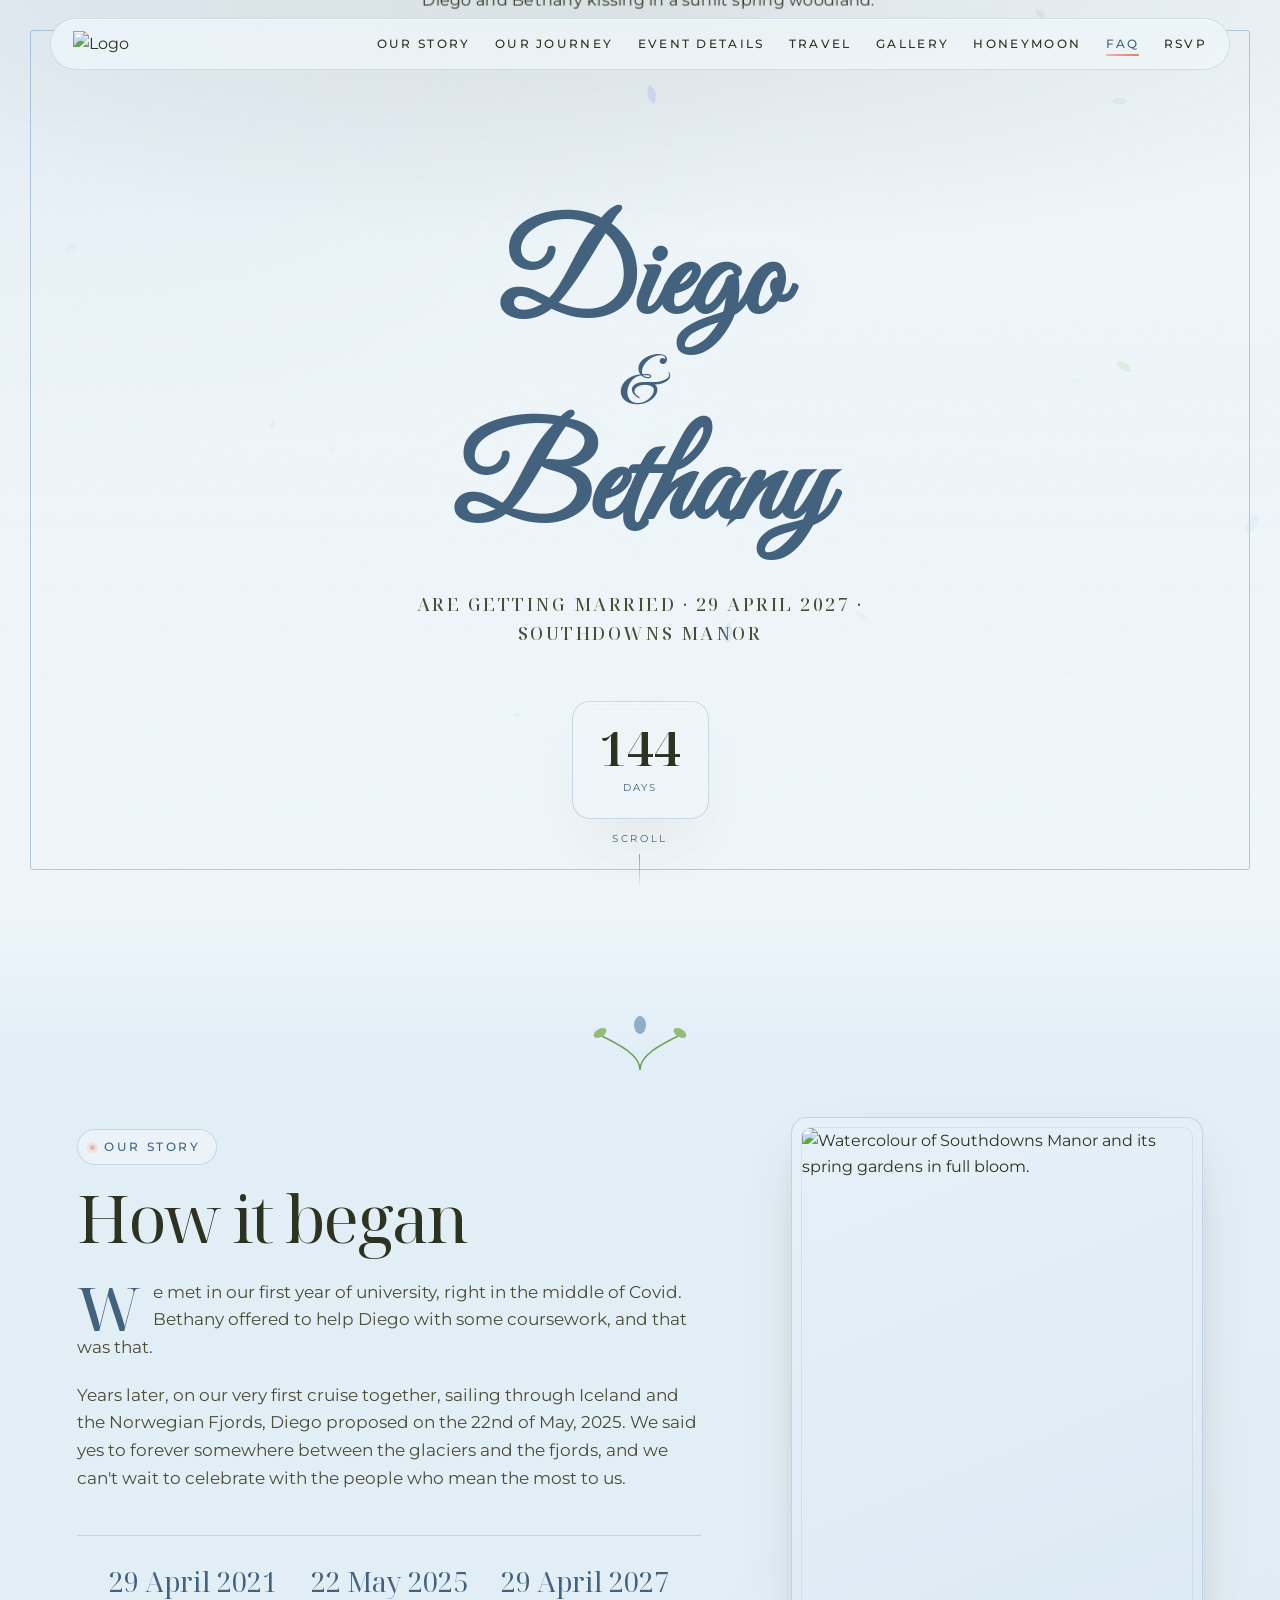
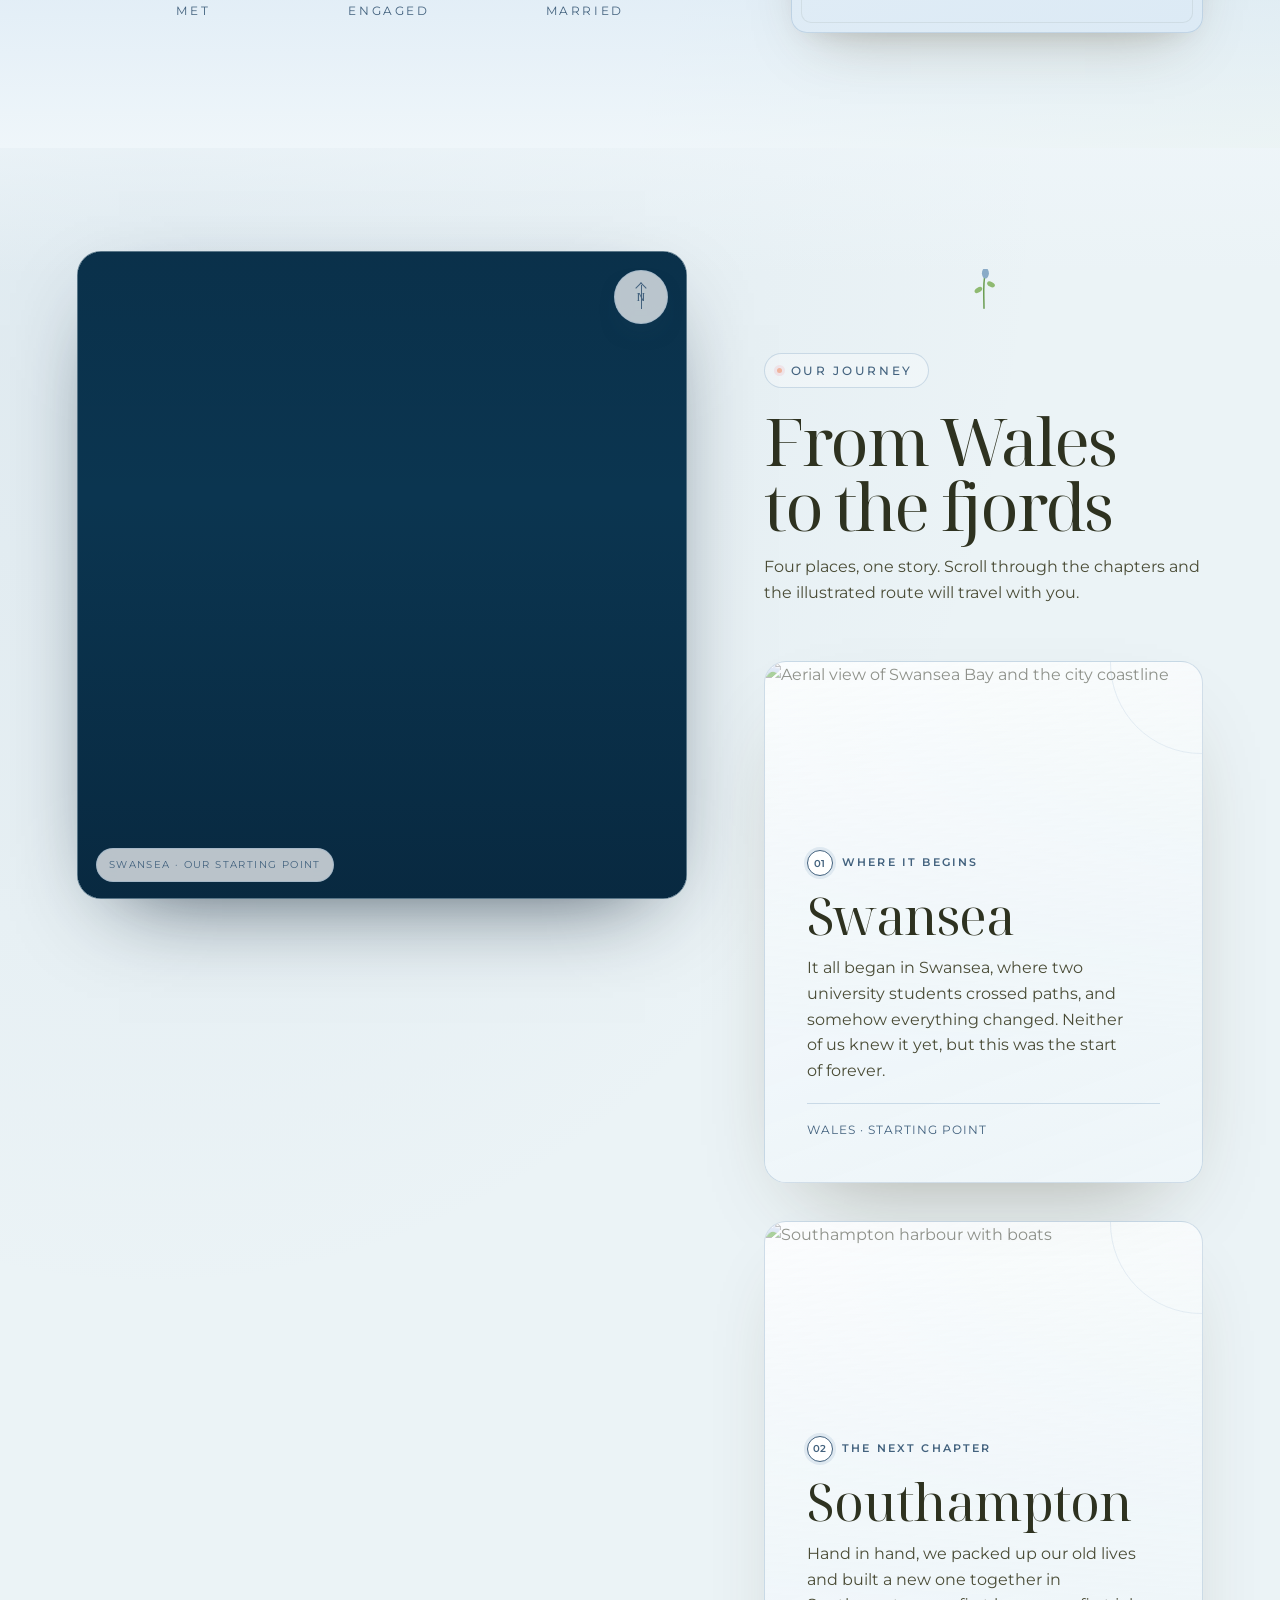
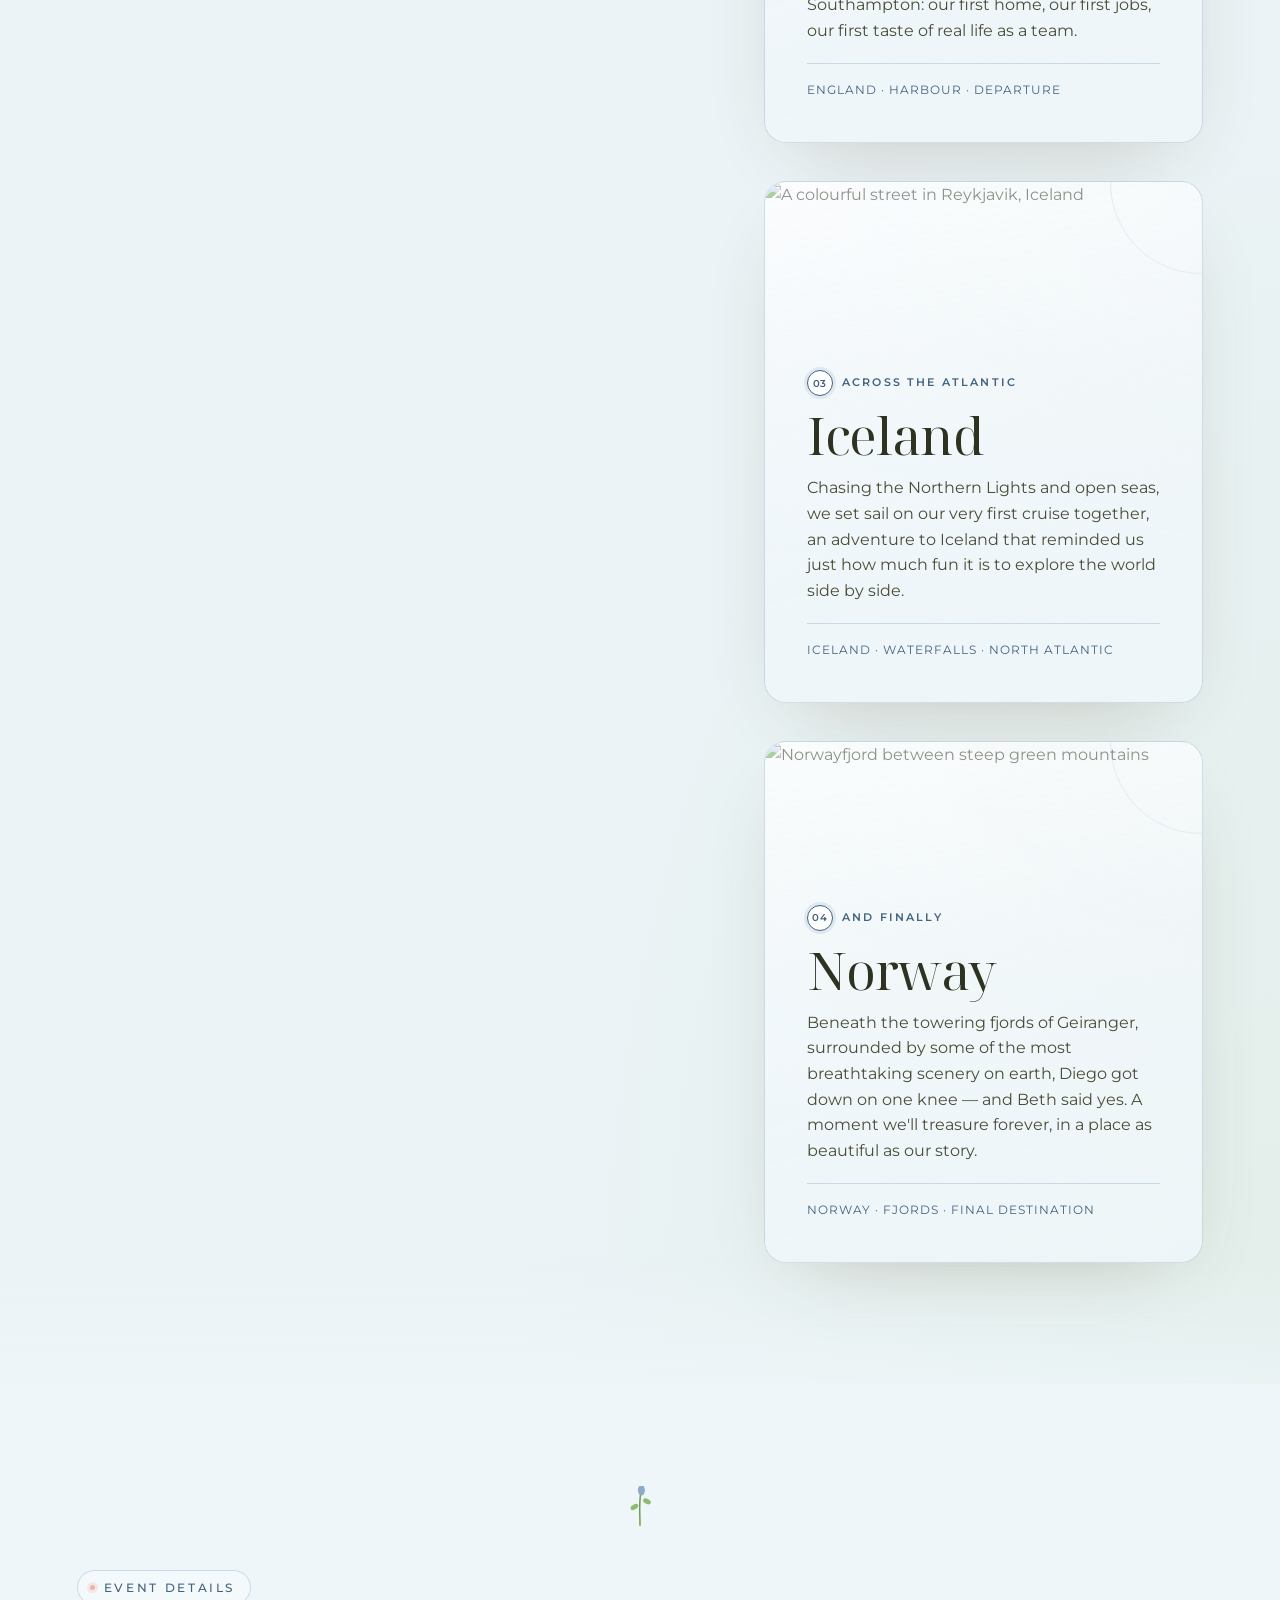
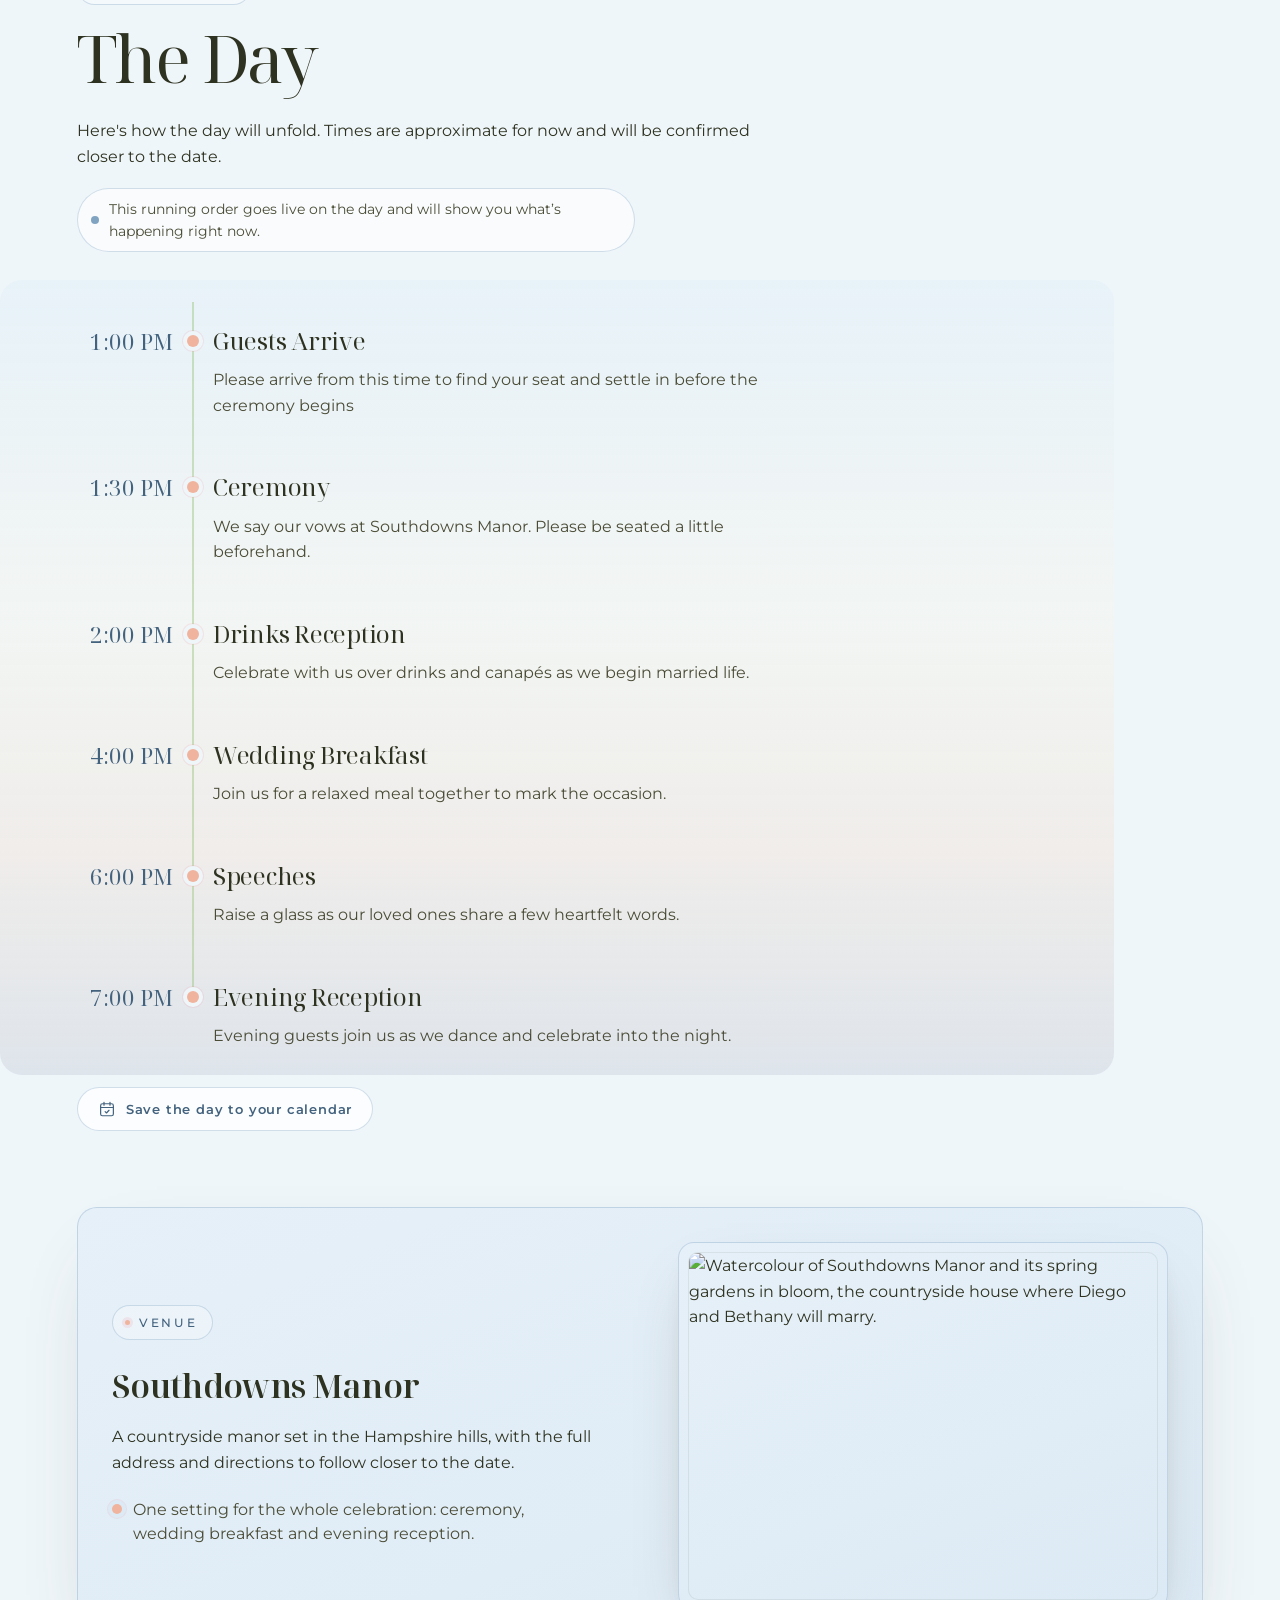
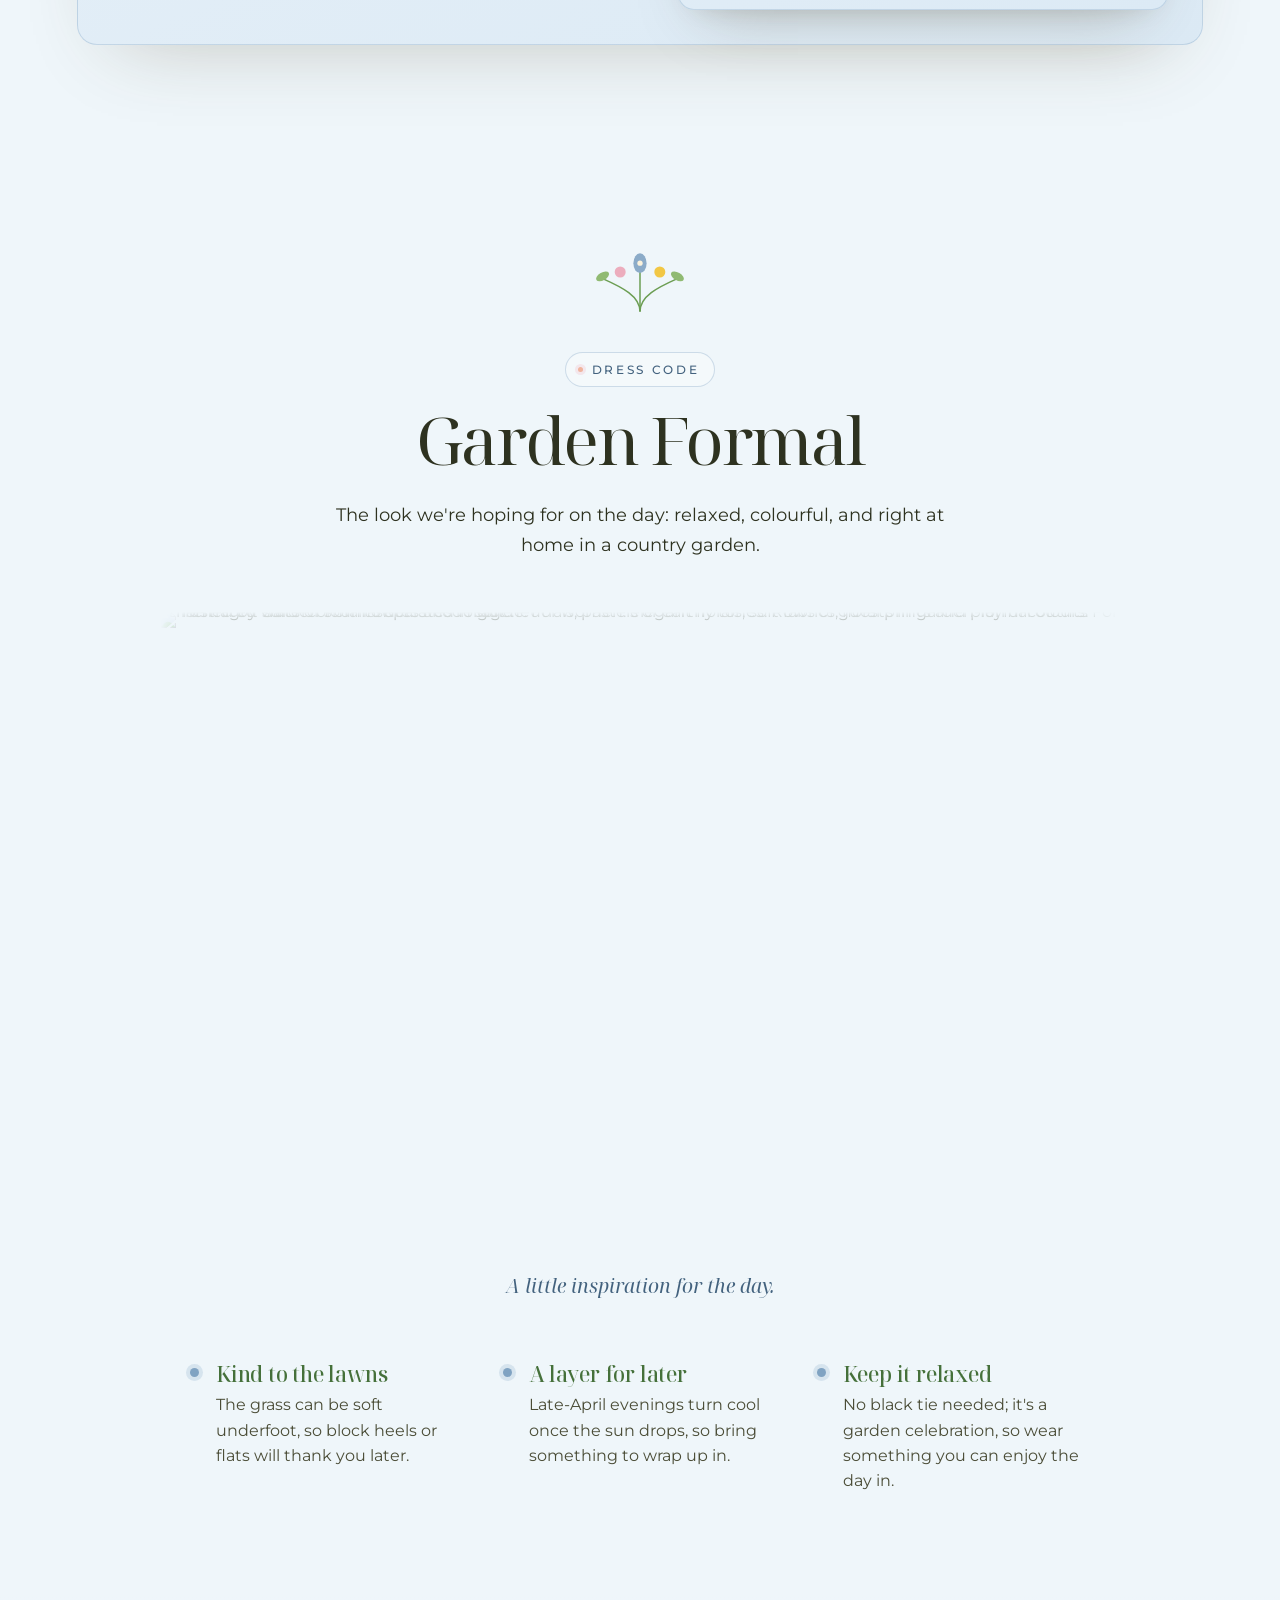
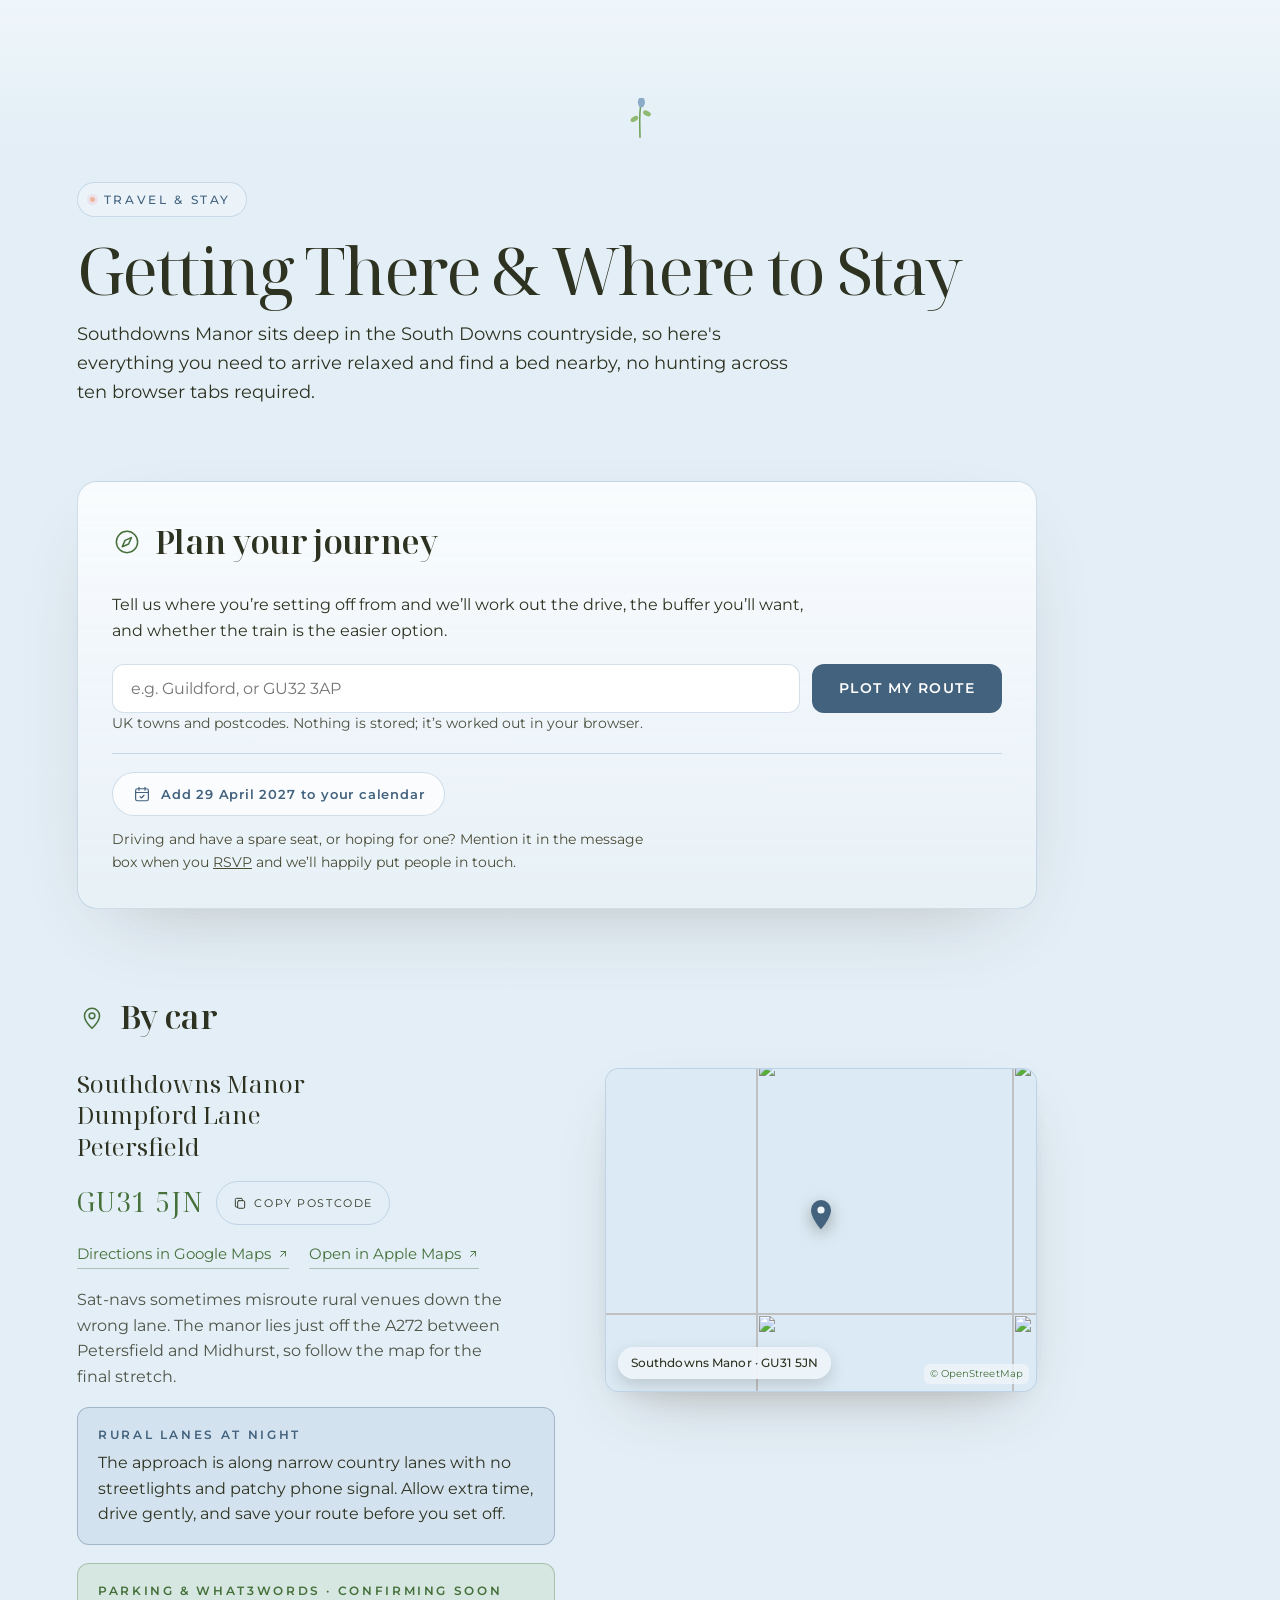
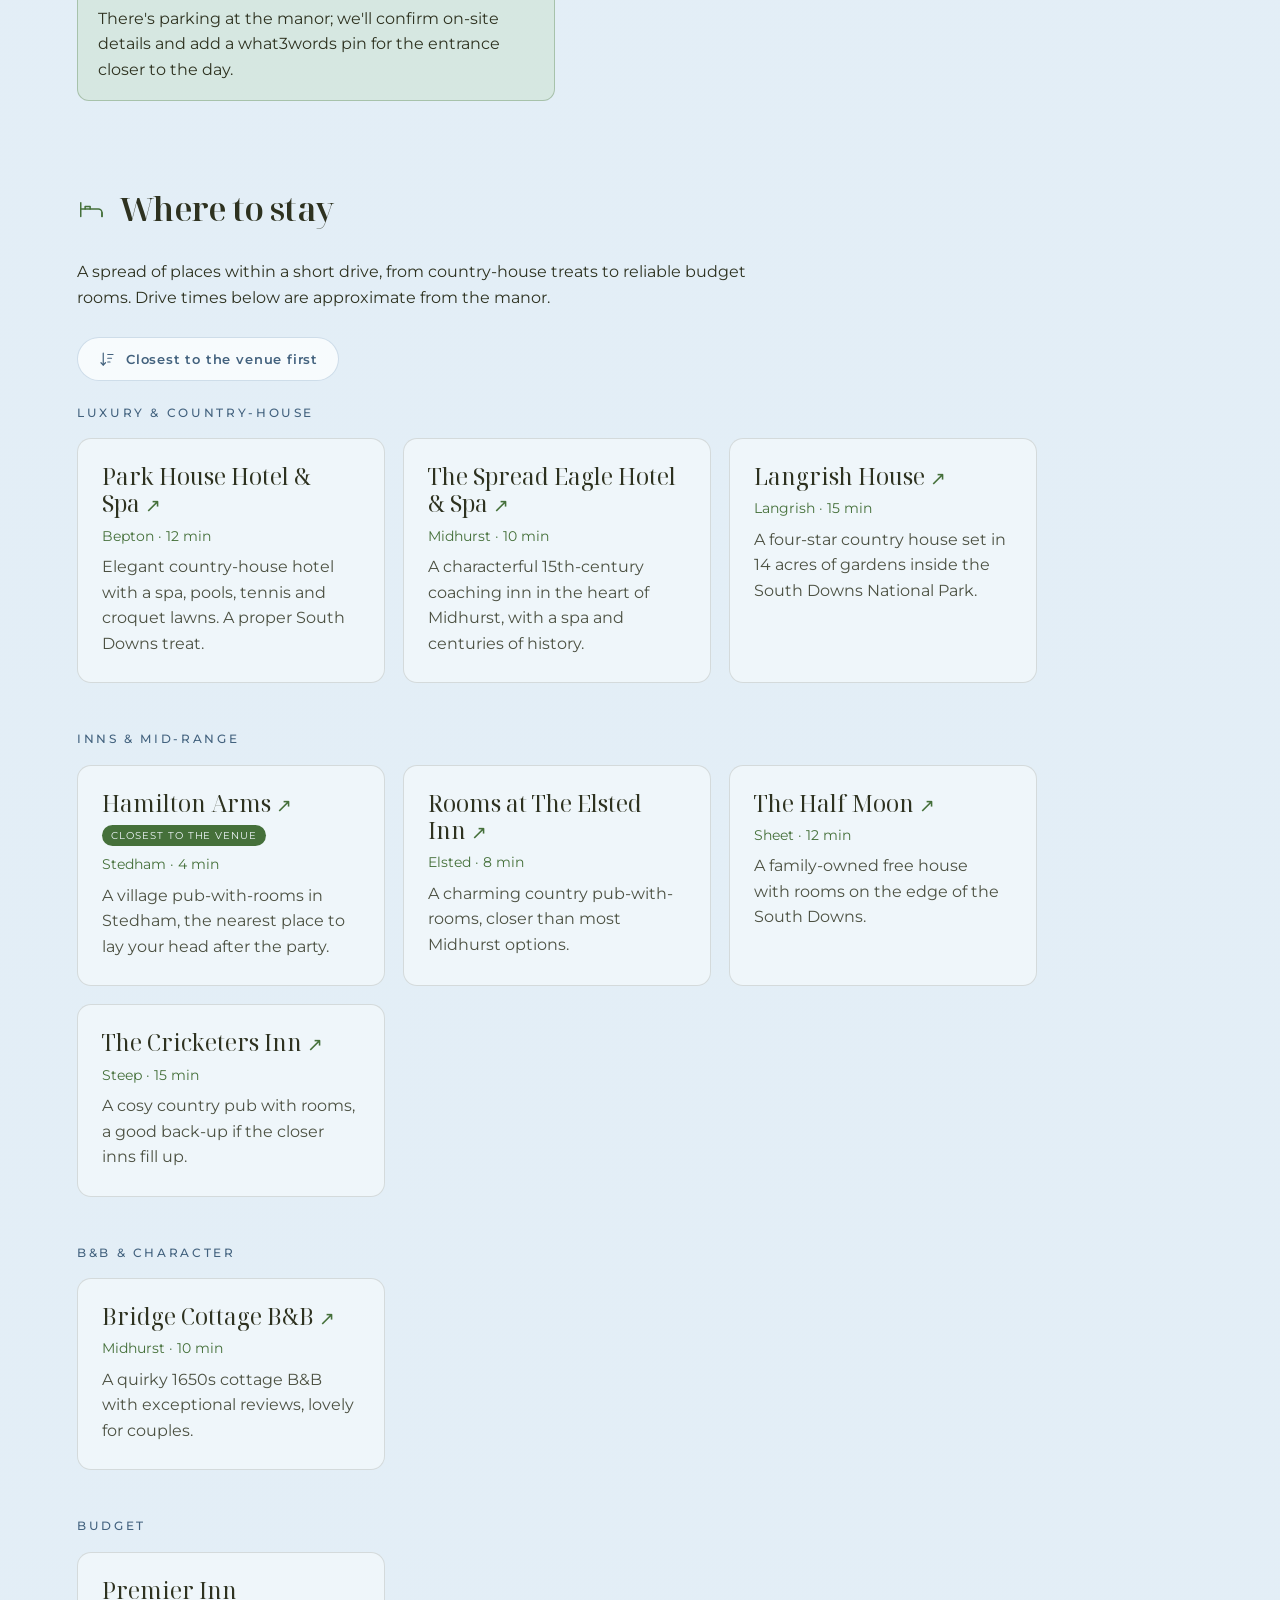
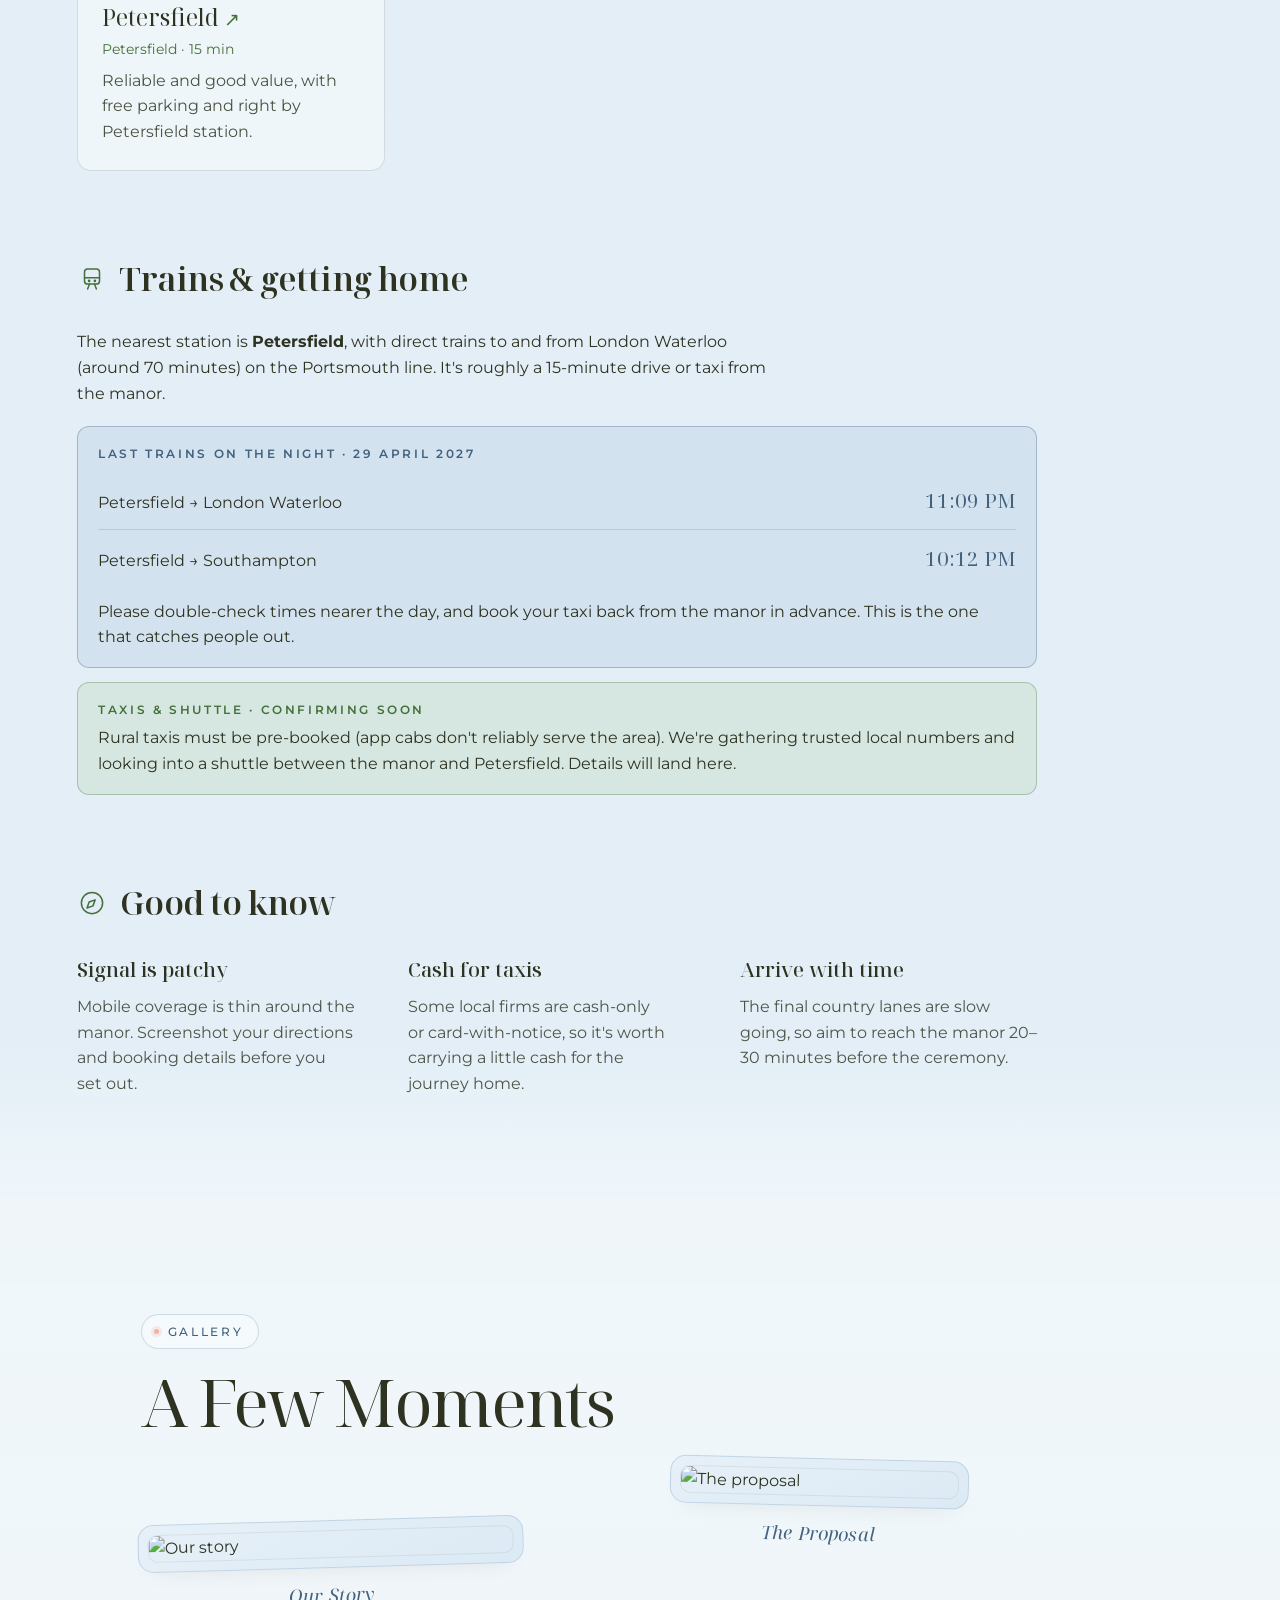
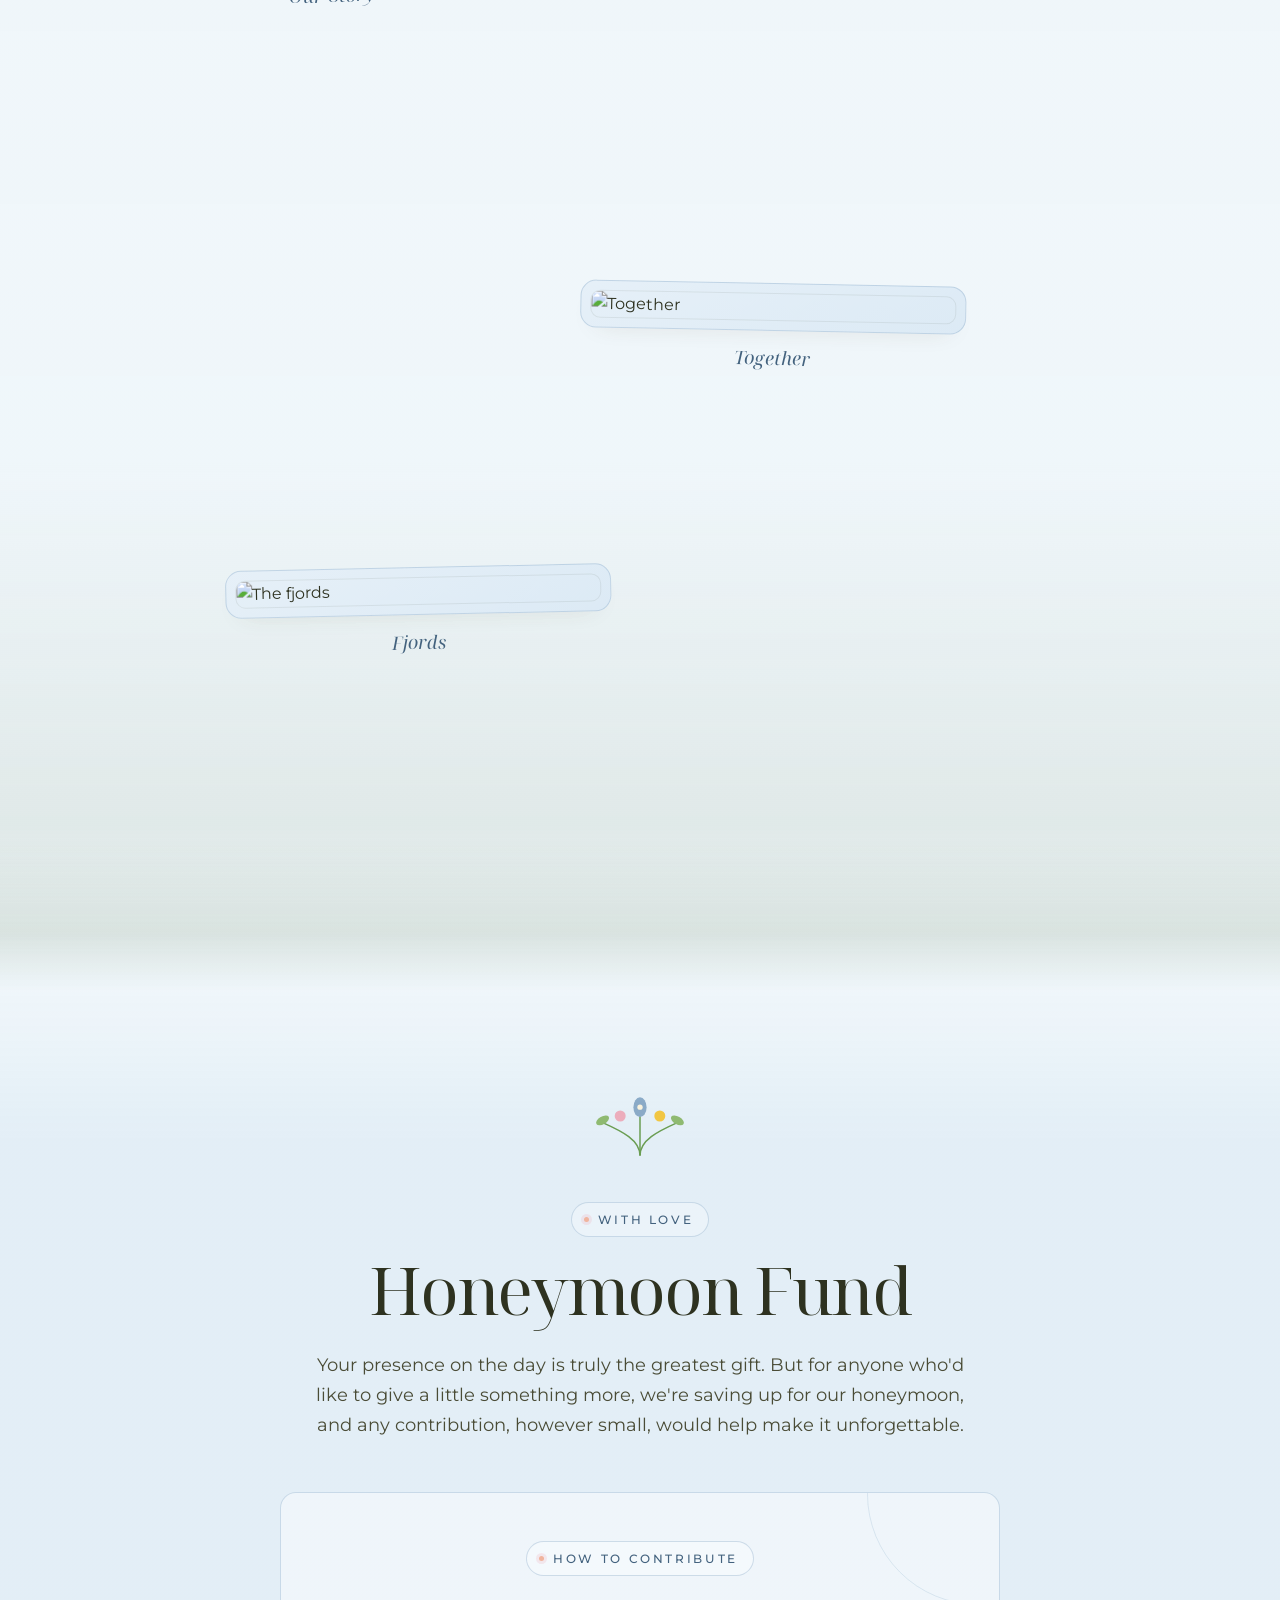
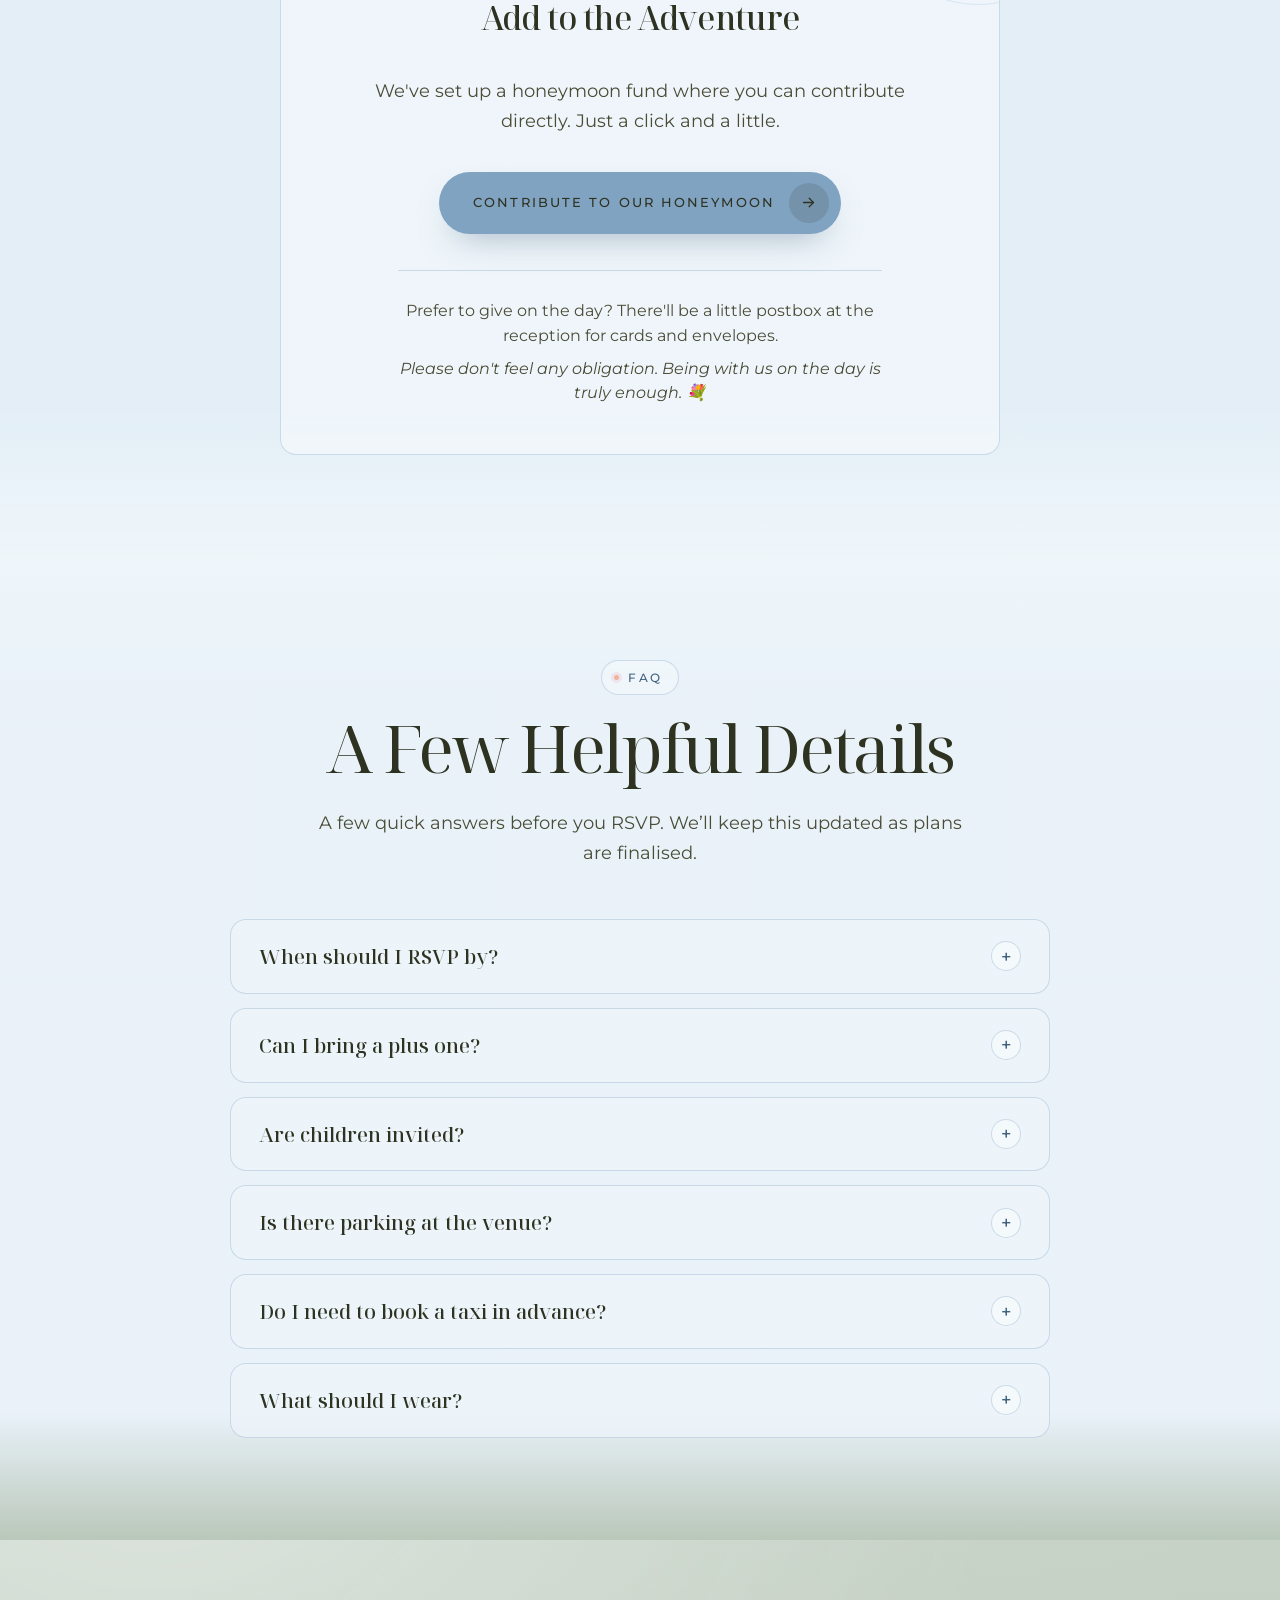
==== commit a8b24eca: "Add guest attendance message container" ====
--- a/Deployable/Index.html
+++ b/Deployable/Index.html
@@ -1064,6 +1064,7 @@
             <ul class="guest-picker-list" id="guest-picker-list" role="listbox" hidden></ul>
           </div>
           <p class="field-hint" id="guest-picker-hint">Start typing your name and we'll do the rest.</p>
+          <p class="field-note attendance-note" id="guest-attendance-note" role="status" aria-live="polite" hidden></p>
           <p class="field-err" id="rsvp-name-err" hidden>
             <svg viewBox="0 0 24 24" fill="none" stroke="currentColor" stroke-width="2" stroke-linecap="round" aria-hidden="true"><circle cx="12" cy="12" r="9"/><path d="M12 8v5"/><path d="M12 16h.01"/></svg>
             <span>Please pick your name from the list.</span>
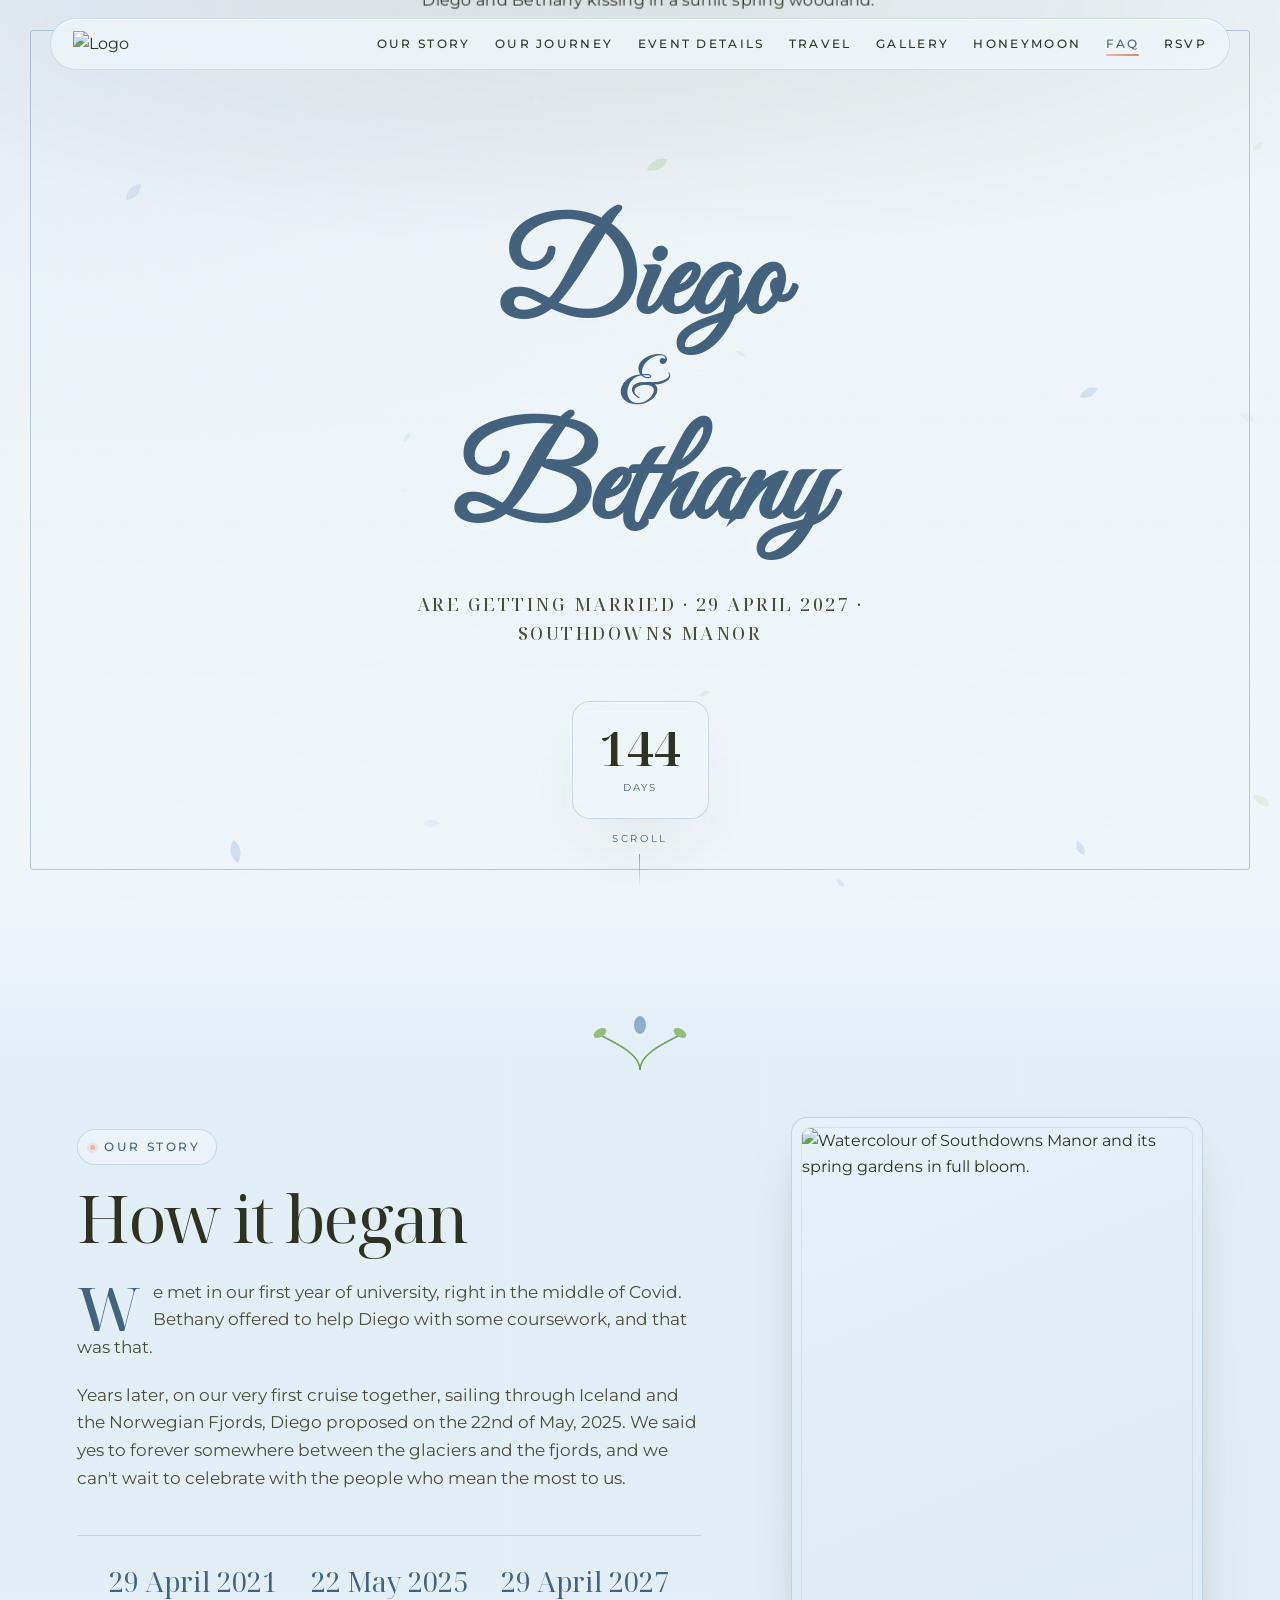
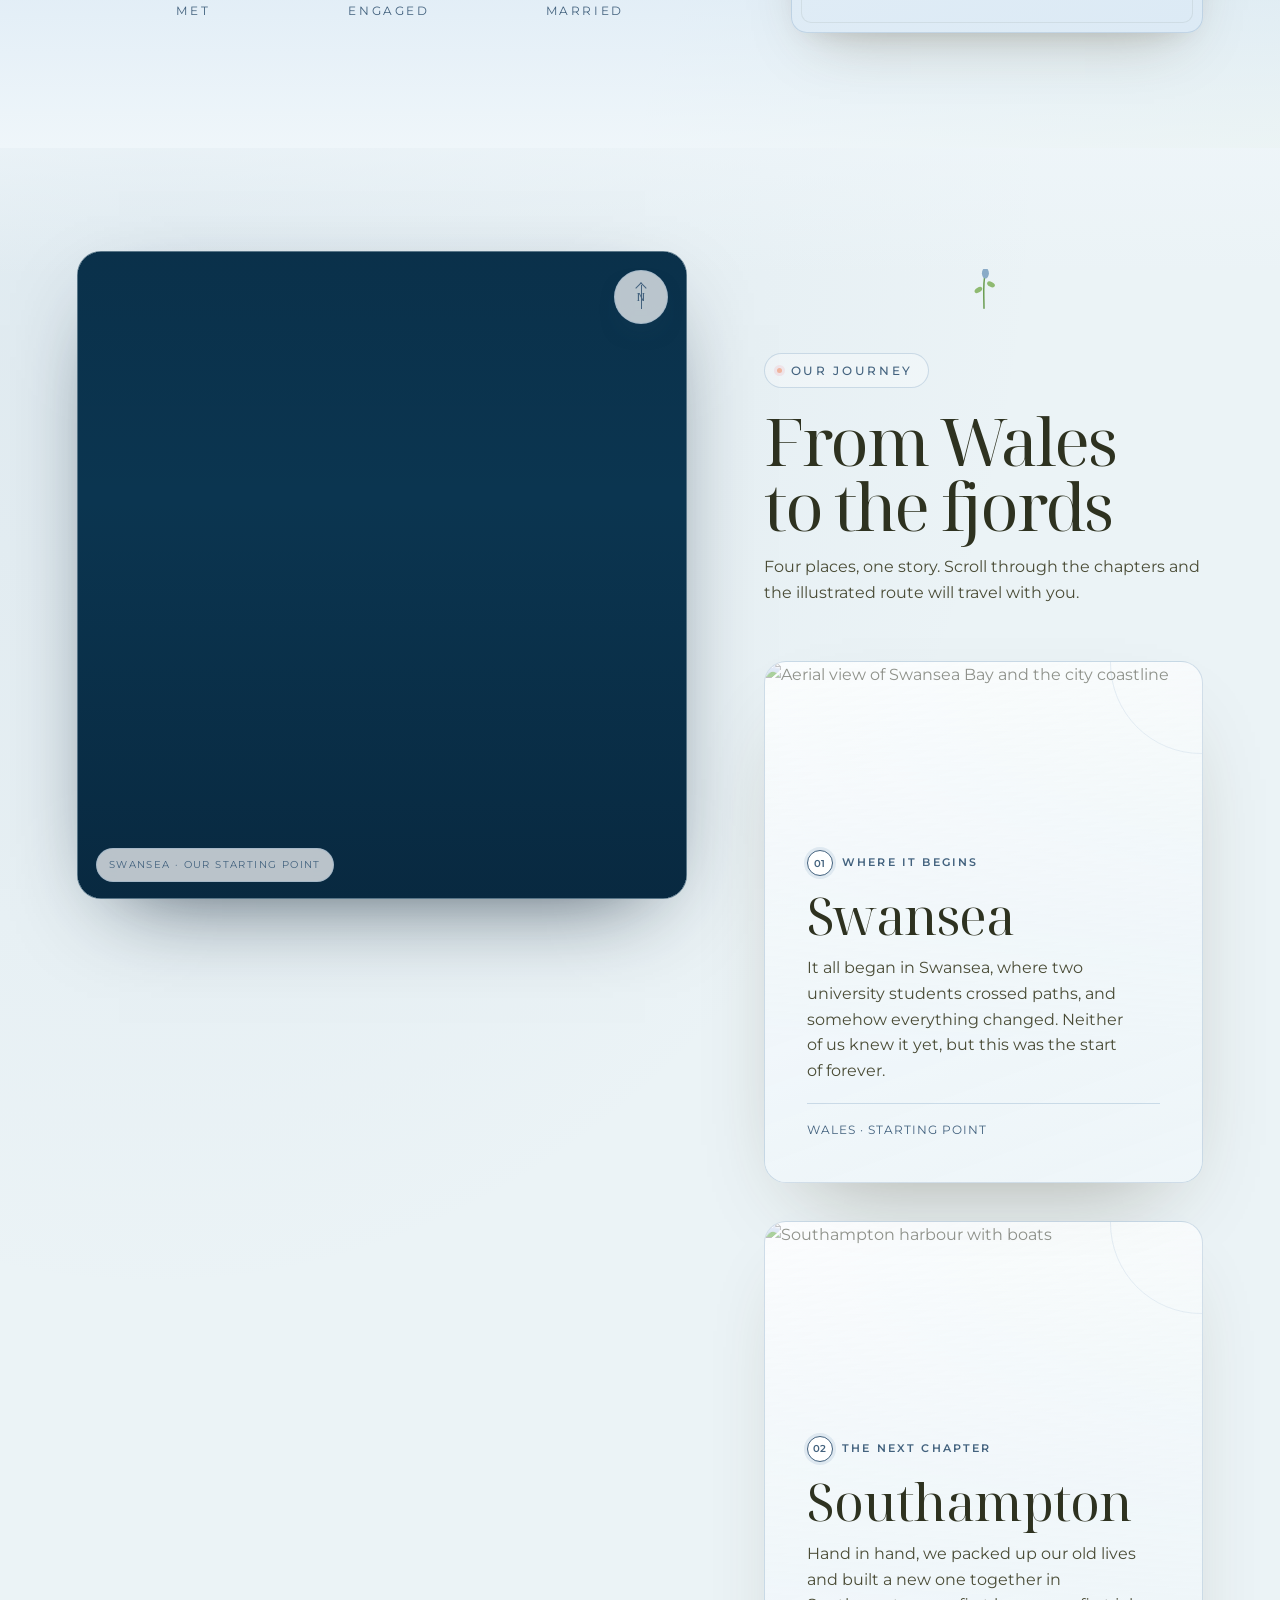
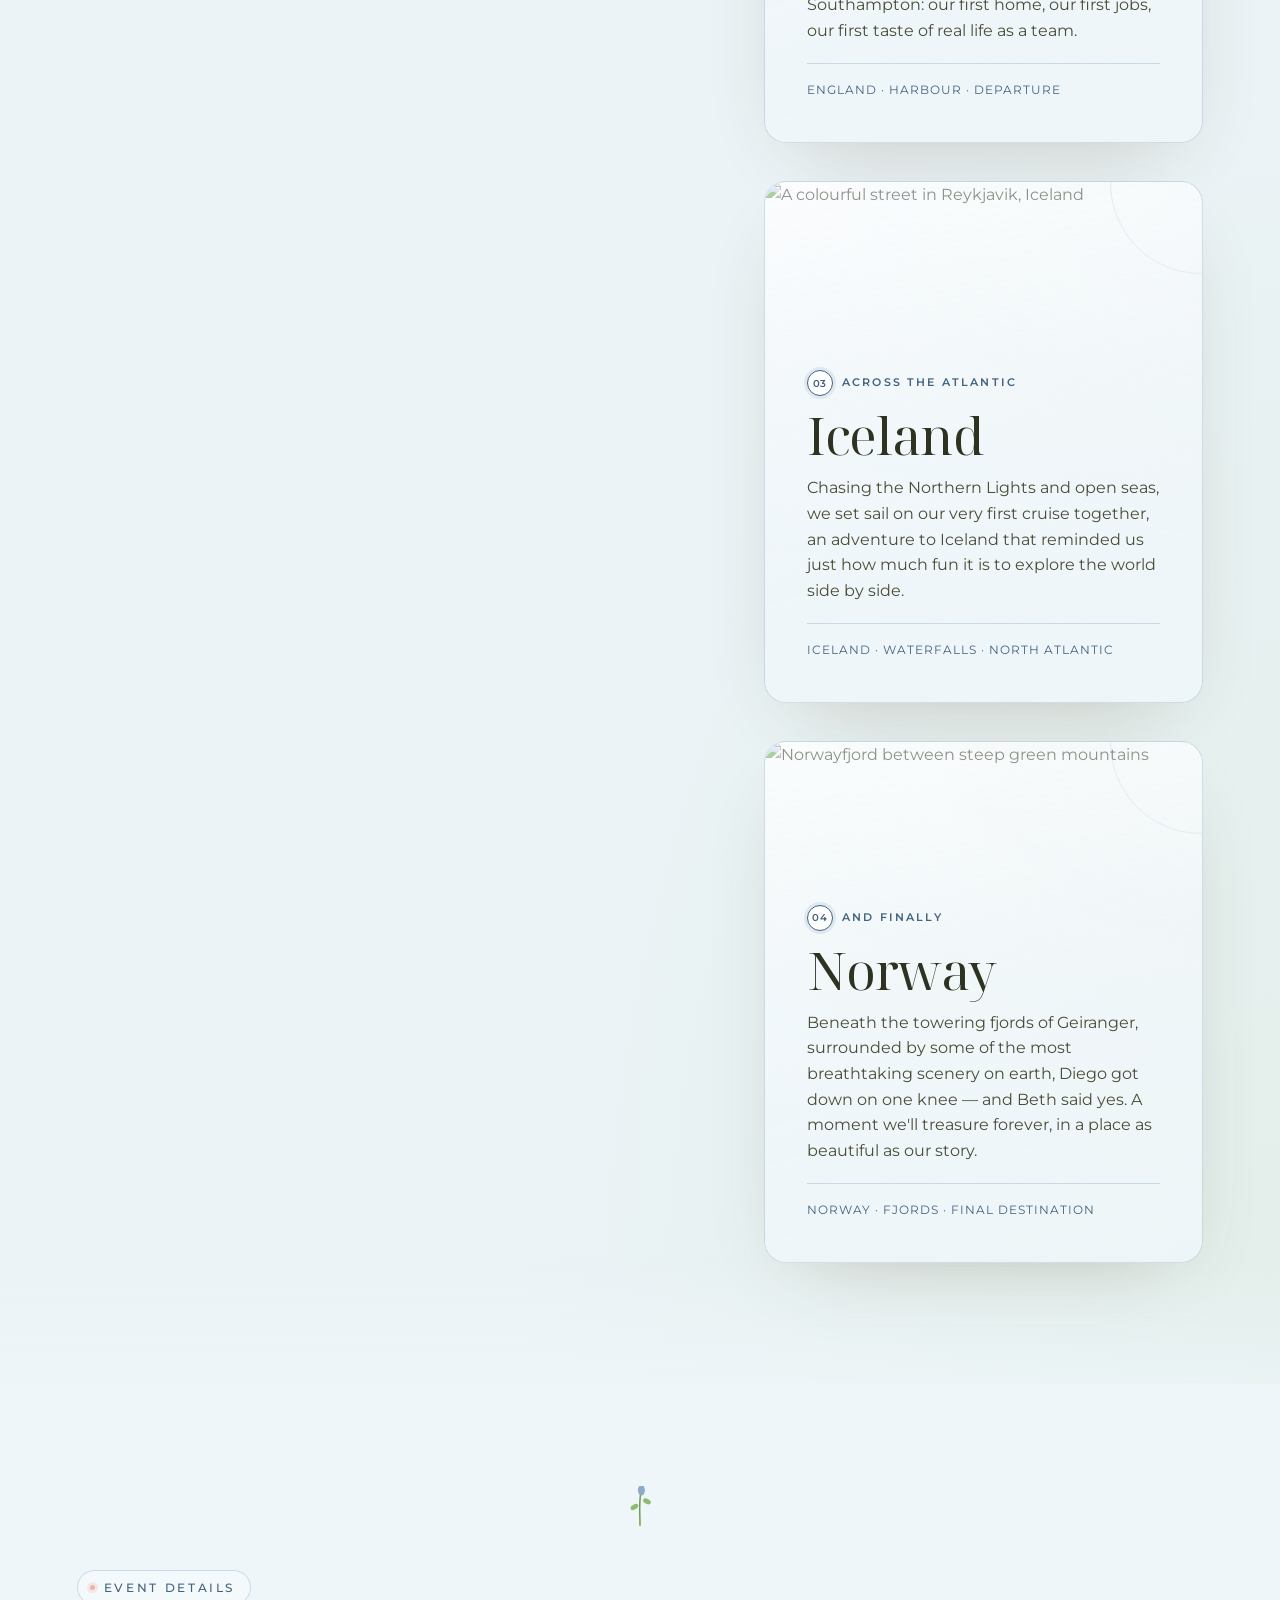
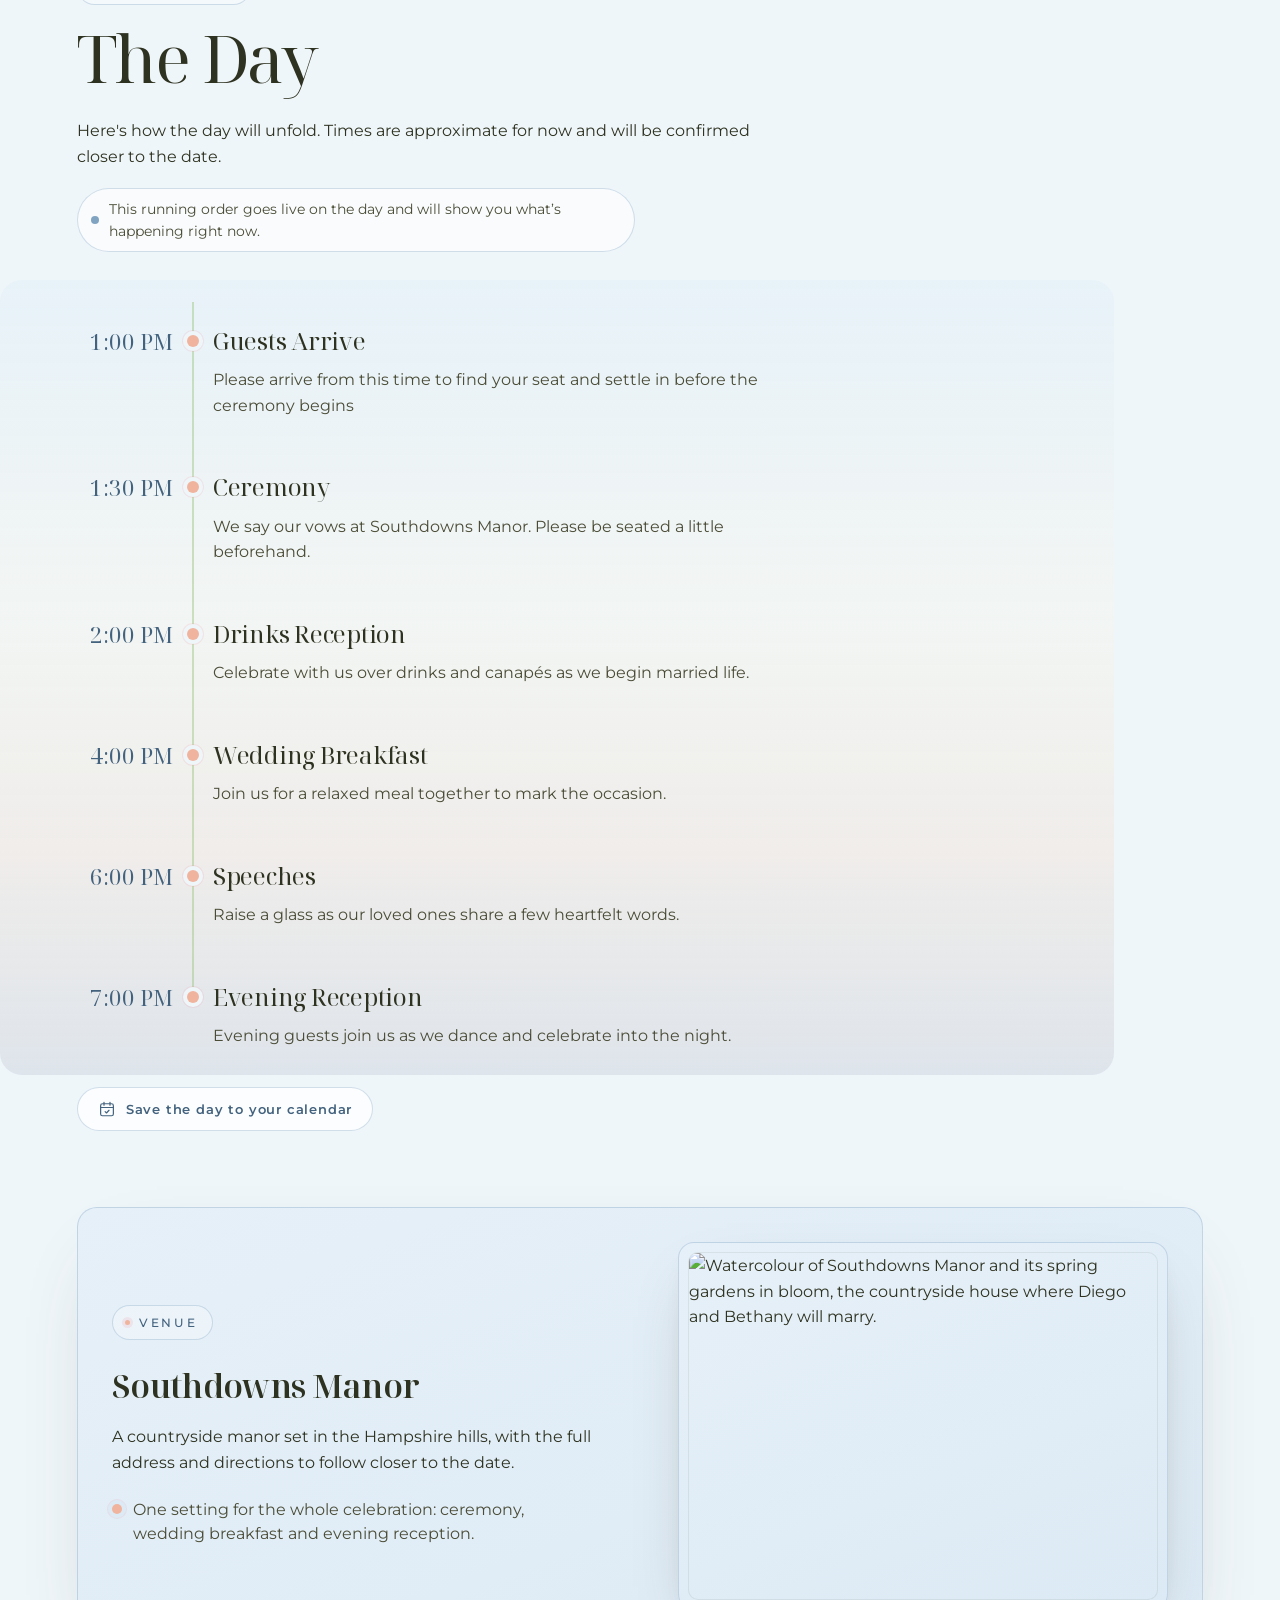
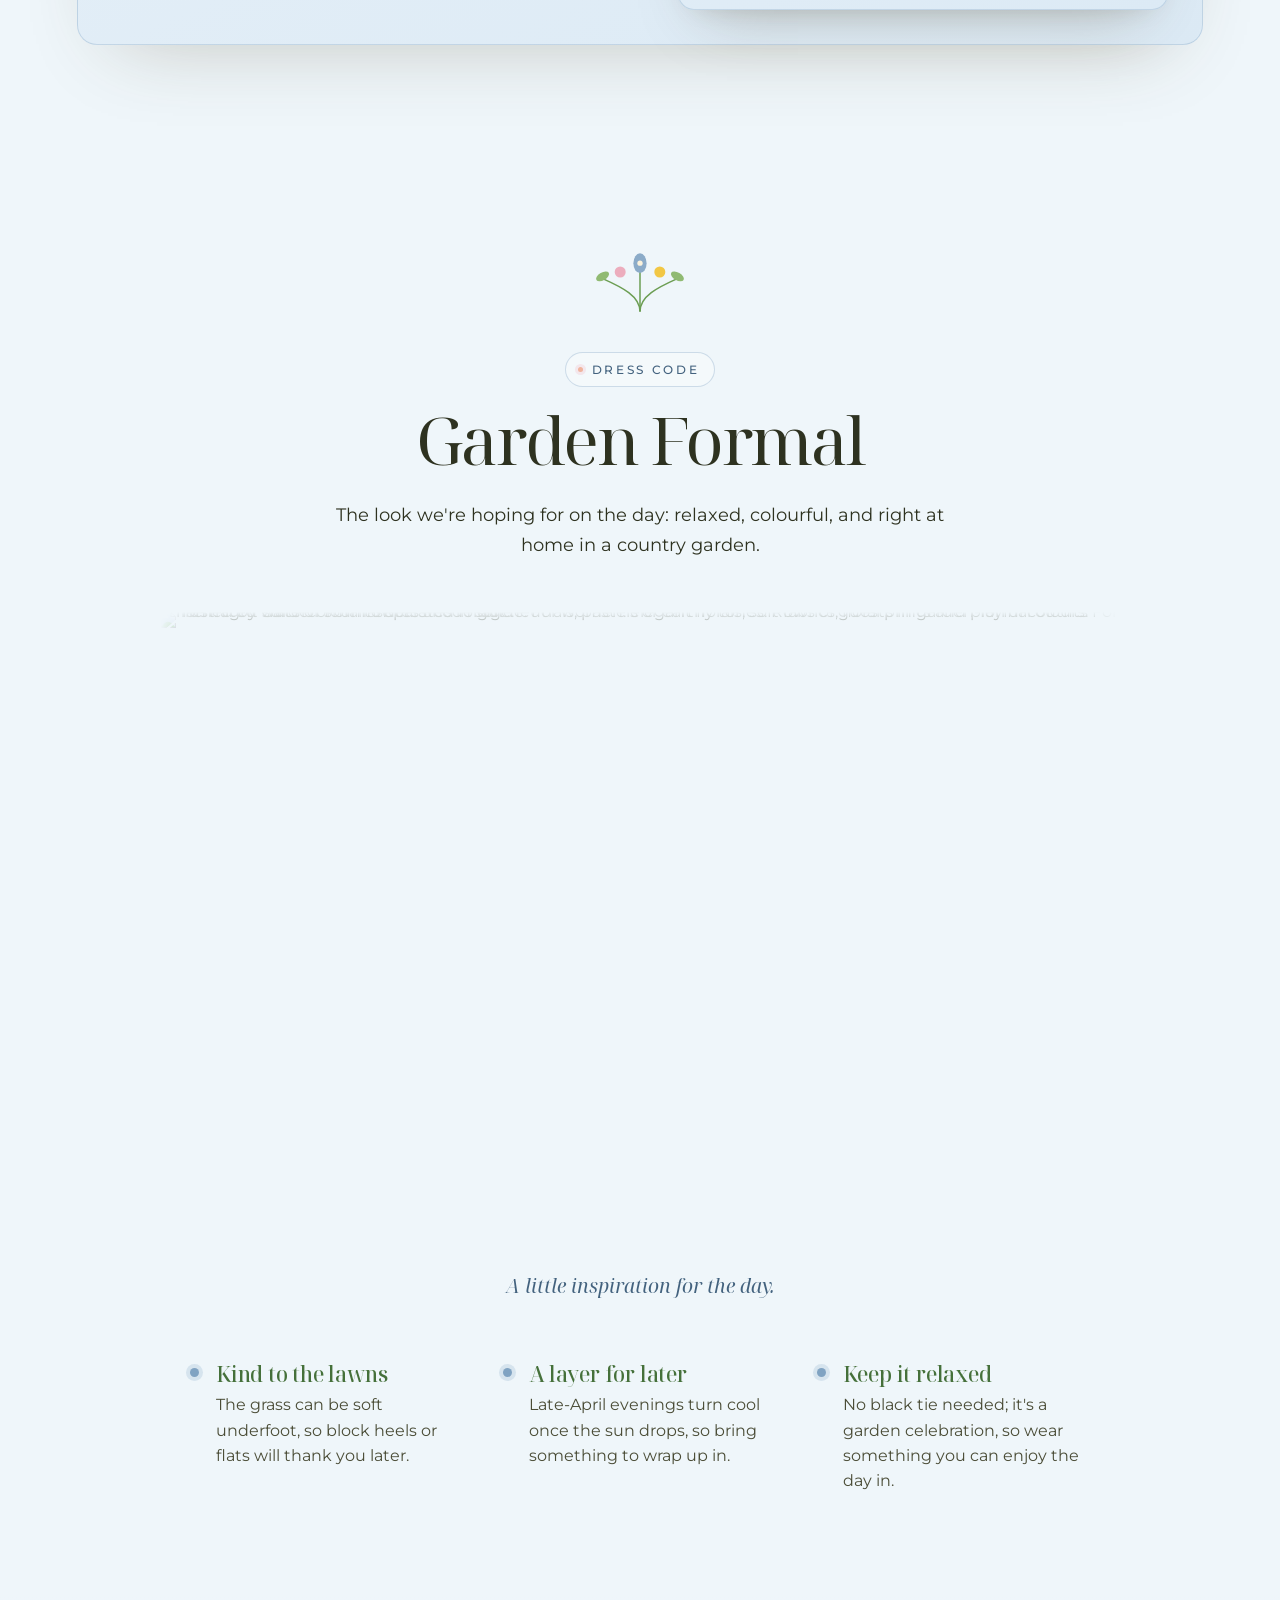
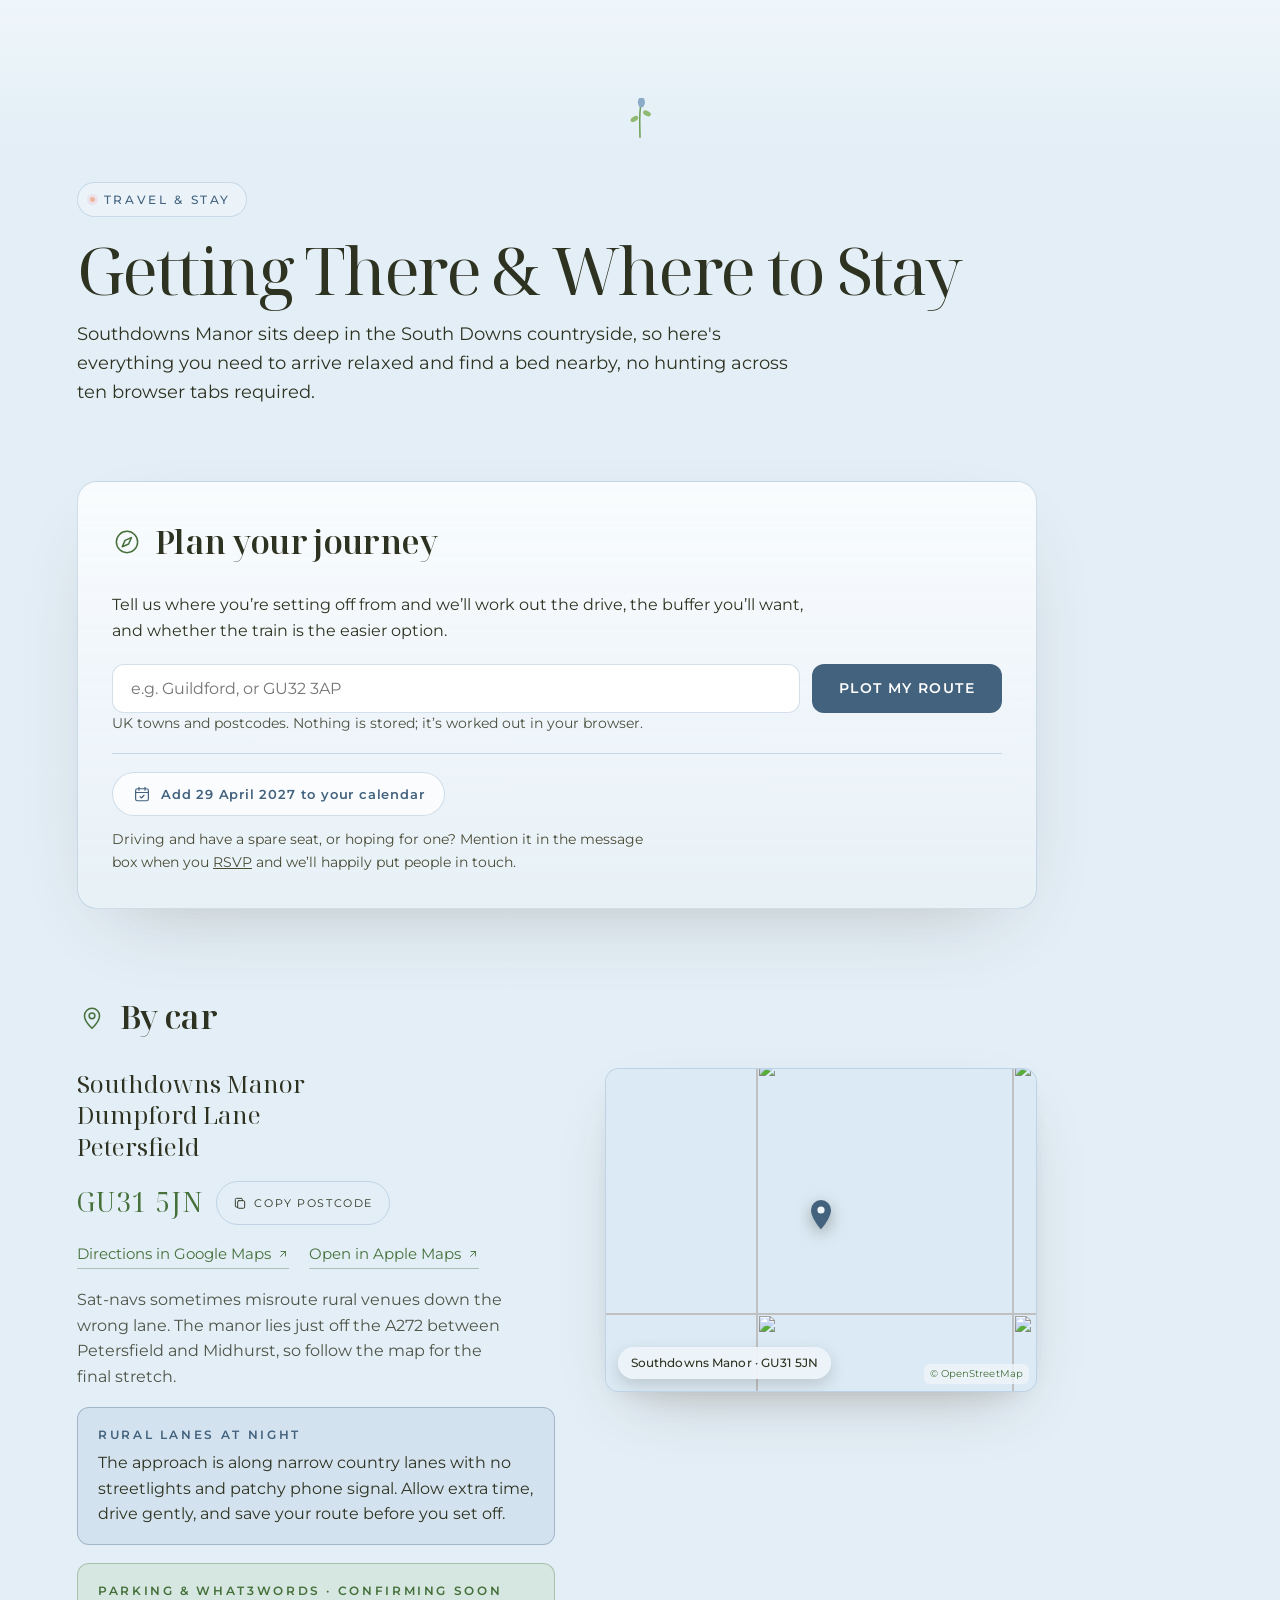
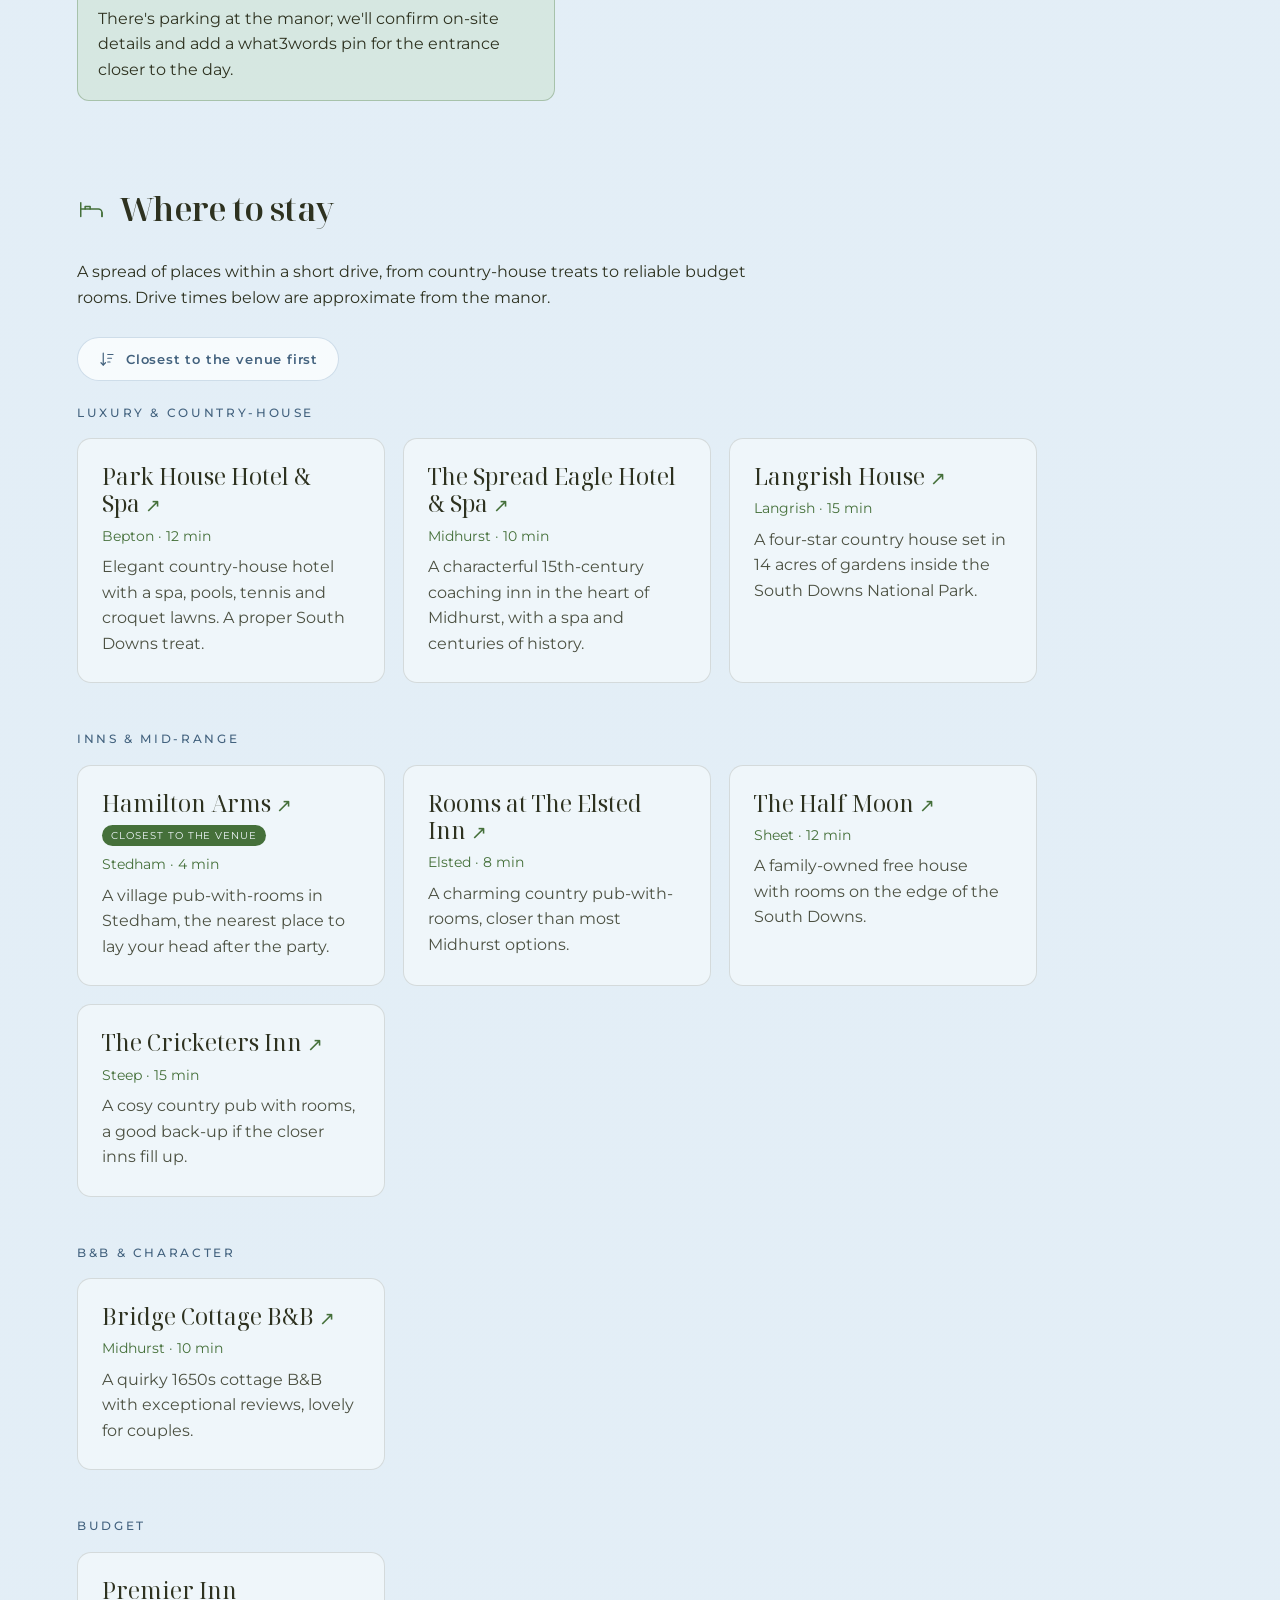
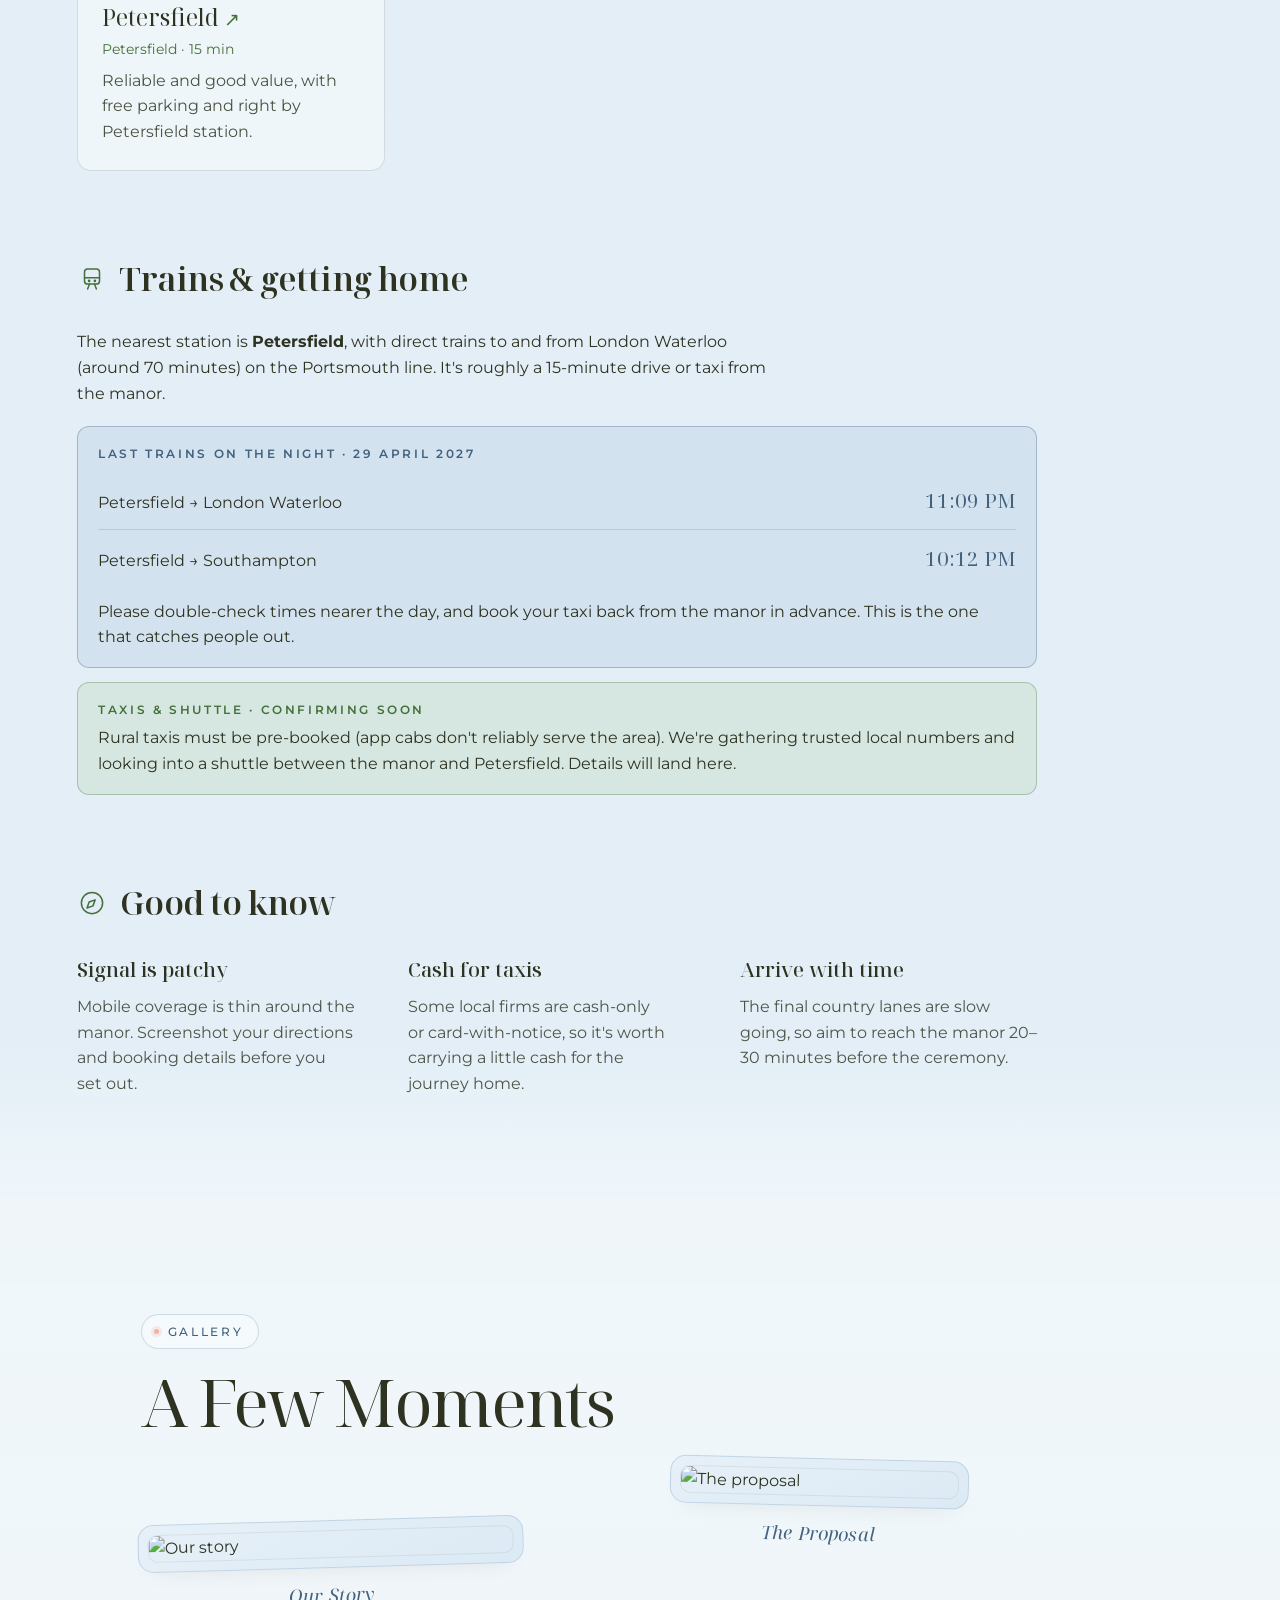
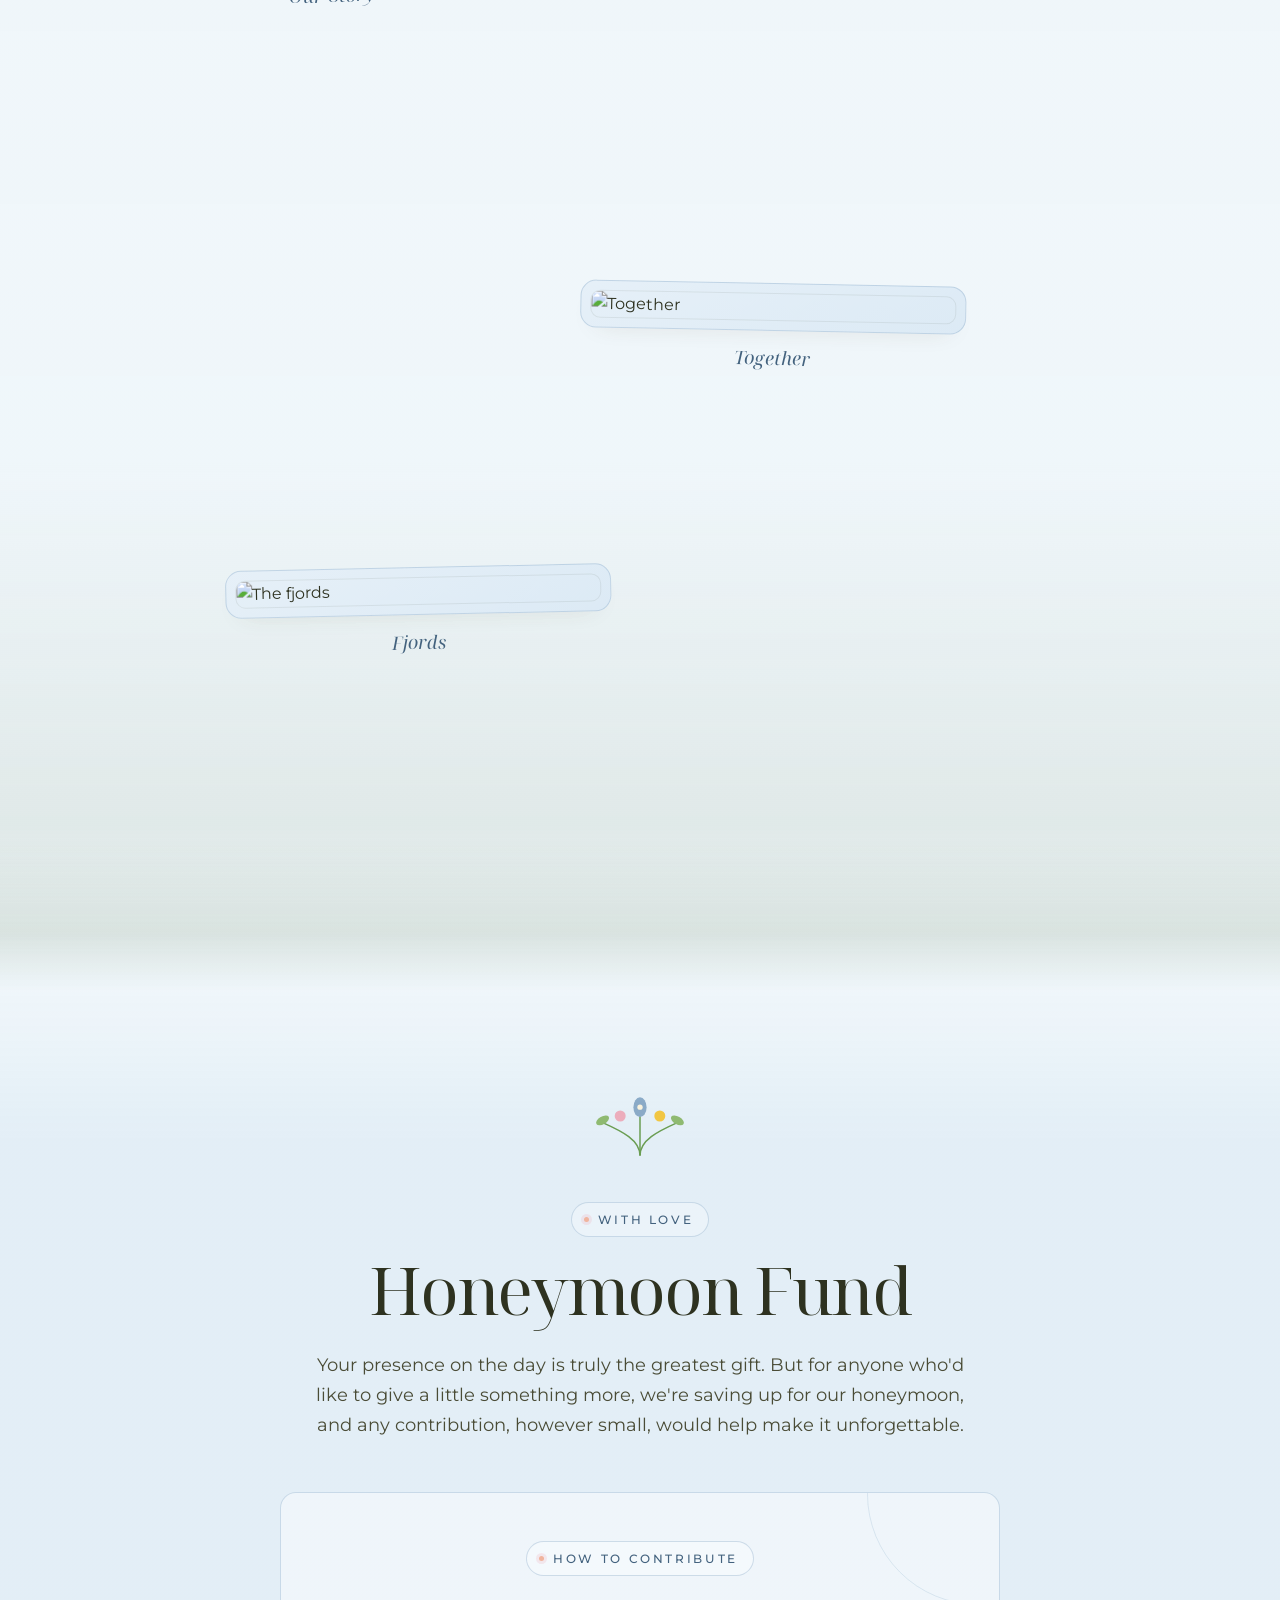
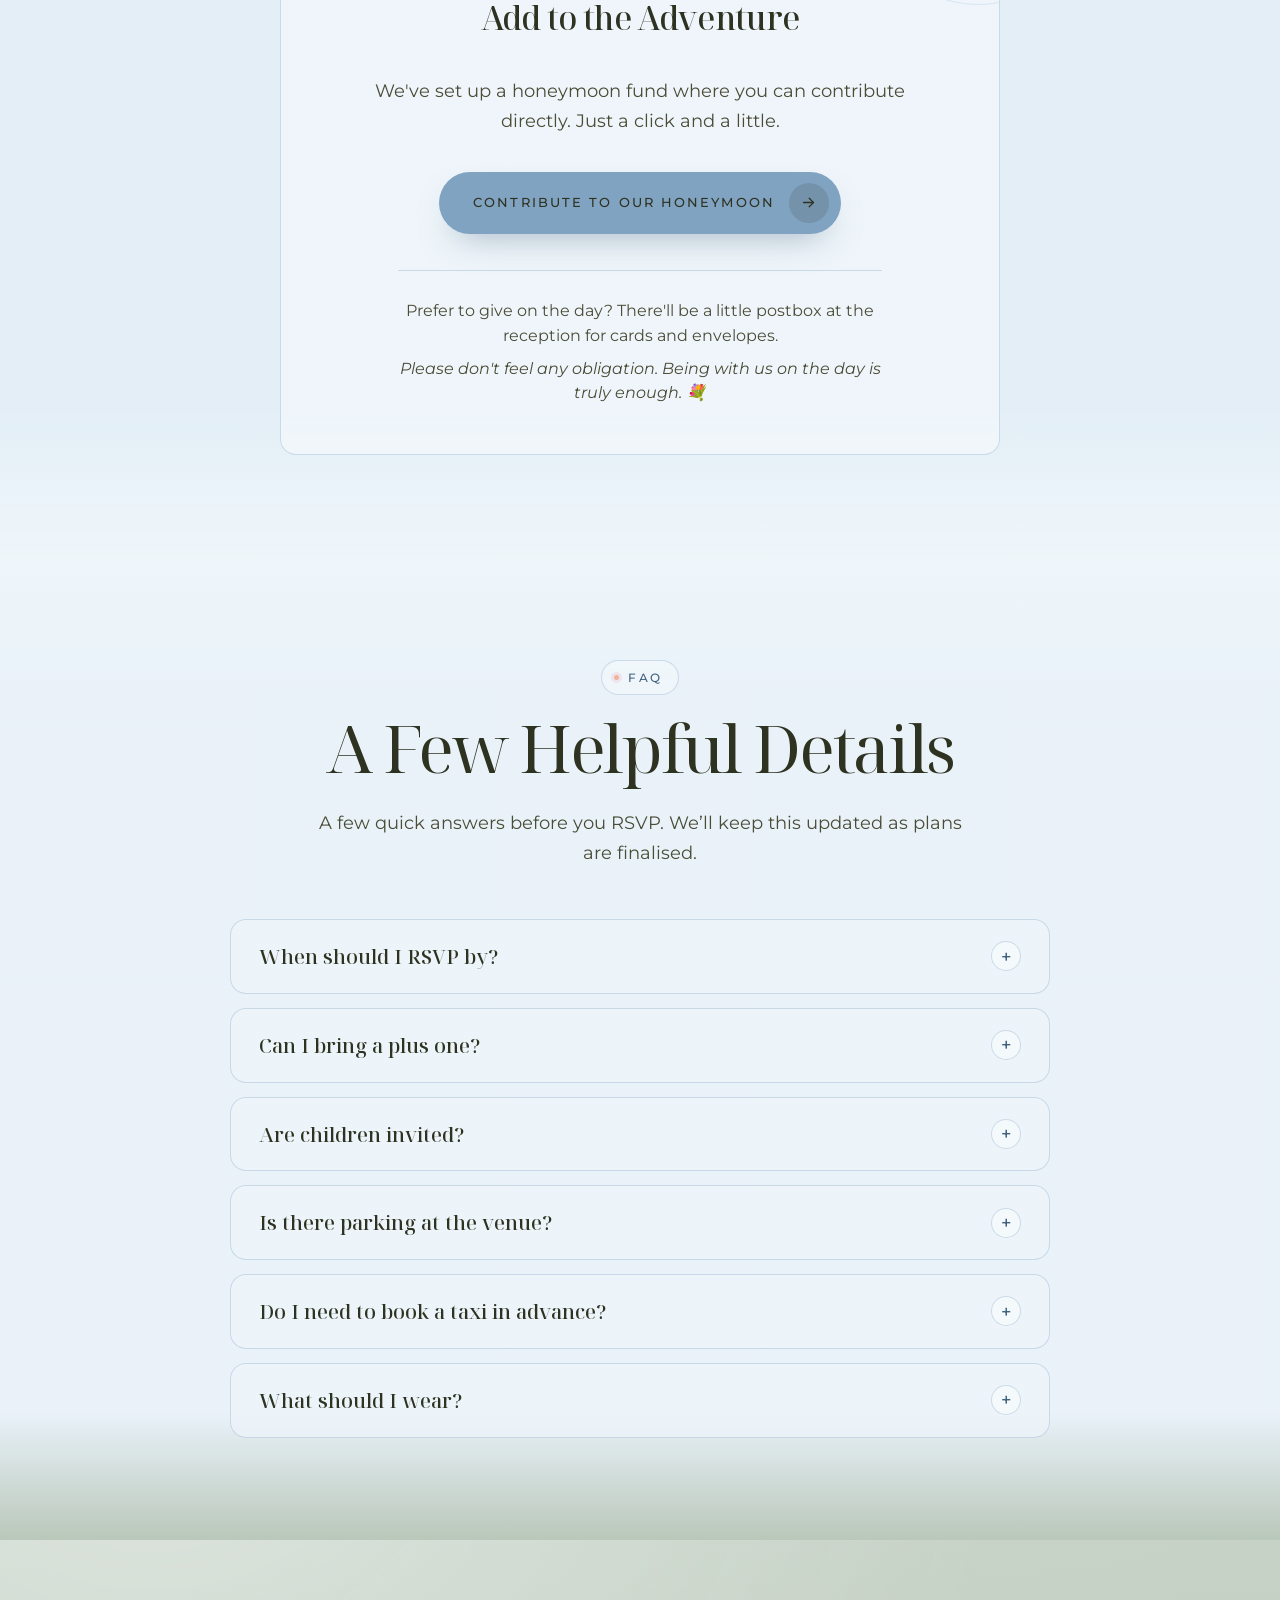
==== commit 88873208: "Clarify guest attendance selection" ====
--- a/Deployable/Index.html
+++ b/Deployable/Index.html
@@ -1058,7 +1058,7 @@
               aria-autocomplete="list"
               required
               aria-required="true"
-              aria-describedby="rsvp-name-err guest-picker-hint"
+              aria-describedby="rsvp-name-err guest-picker-hint guest-attendance-note"
             >
             <input type="hidden" id="rsvp-name" name="name" value="">
             <ul class="guest-picker-list" id="guest-picker-list" role="listbox" hidden></ul>
--- a/Deployable/styles.css
+++ b/Deployable/styles.css
@@ -2018,6 +2018,18 @@
     color: rgba(46,50,32,0.82);
     margin: 6px 0 0;
     line-height: 1.5;
+  }
+  .attendance-note{
+    margin-top: 10px;
+    padding: 11px 13px;
+    border: 1px solid rgba(44,83,39,0.38);
+    border-left: 4px solid var(--forest);
+    border-radius: 8px;
+    background: rgba(255,255,255,0.58);
+    color: var(--forest);
+    font-size: 0.94rem;
+    font-weight: 600;
+    line-height: 1.45;
   }
   .field-note[hidden]{ display: none; }
   .field-note a{ color: var(--terracotta); text-underline-offset: 2px; }
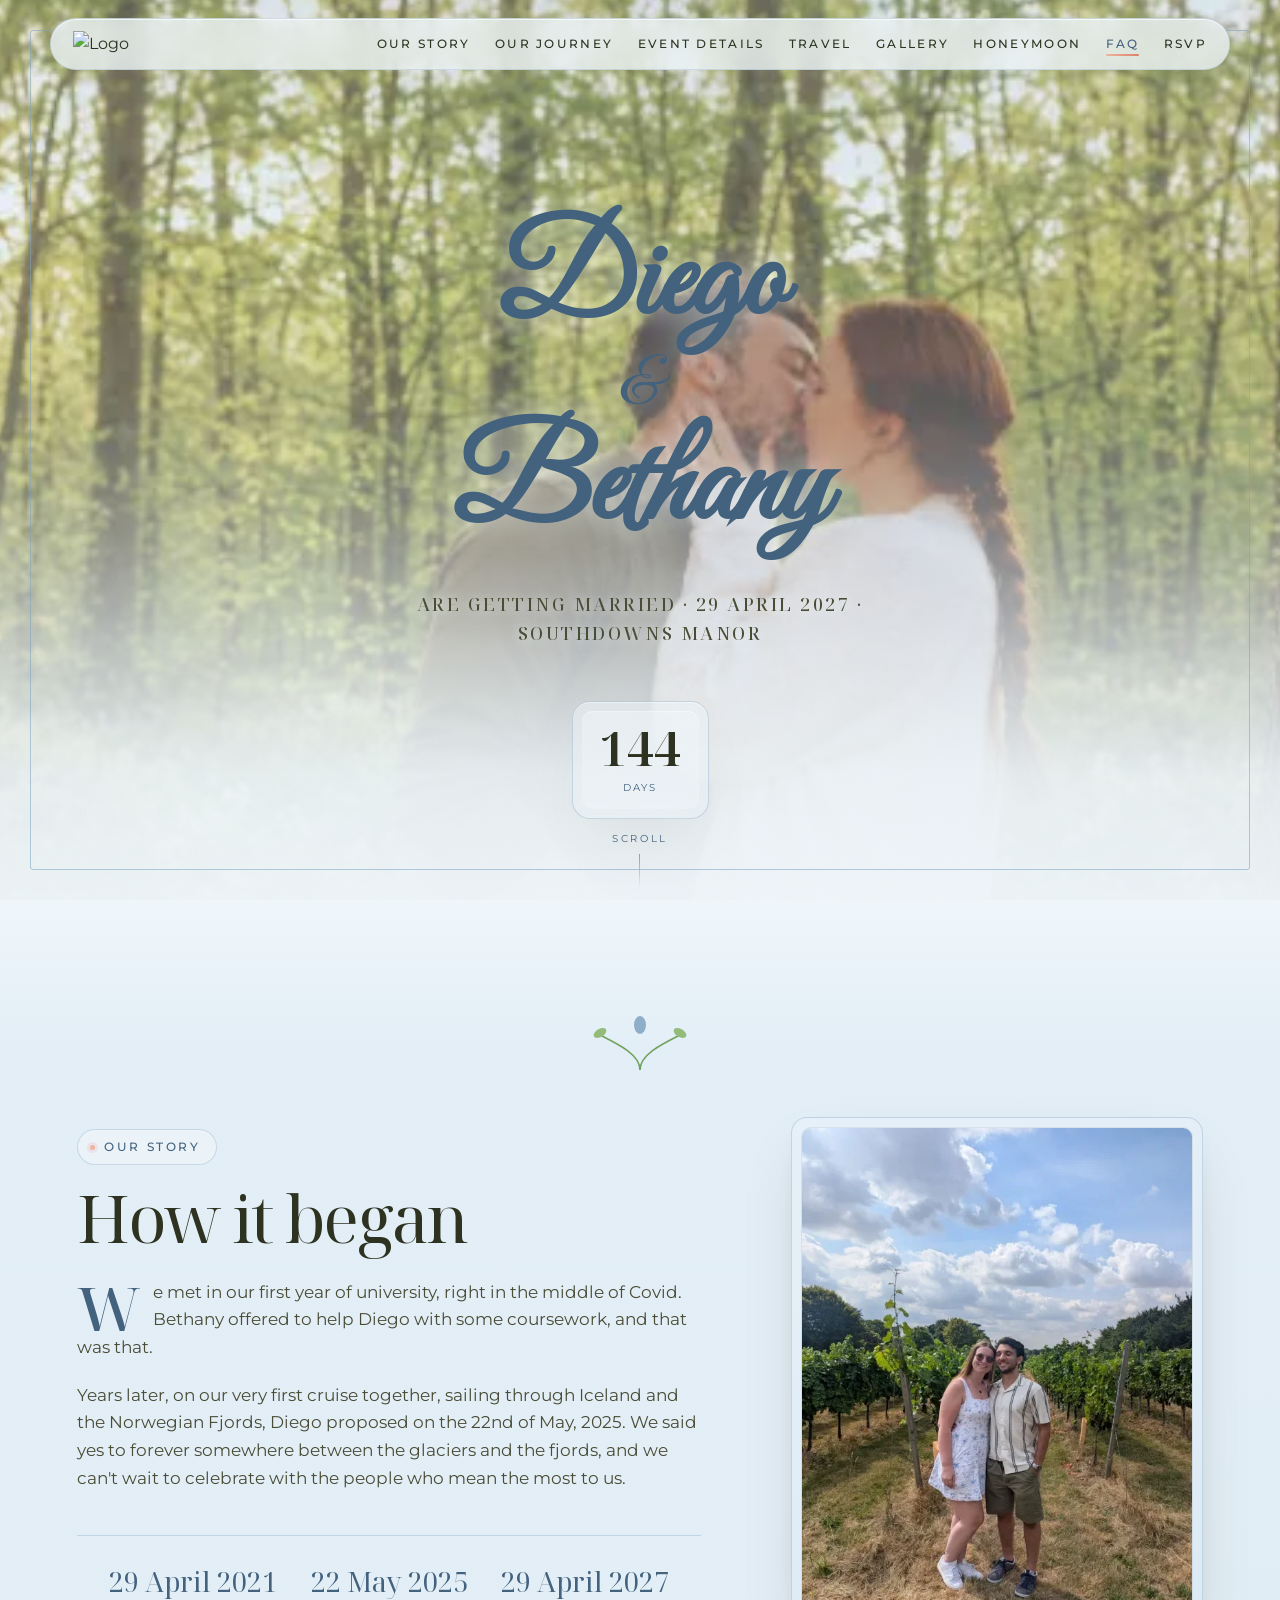
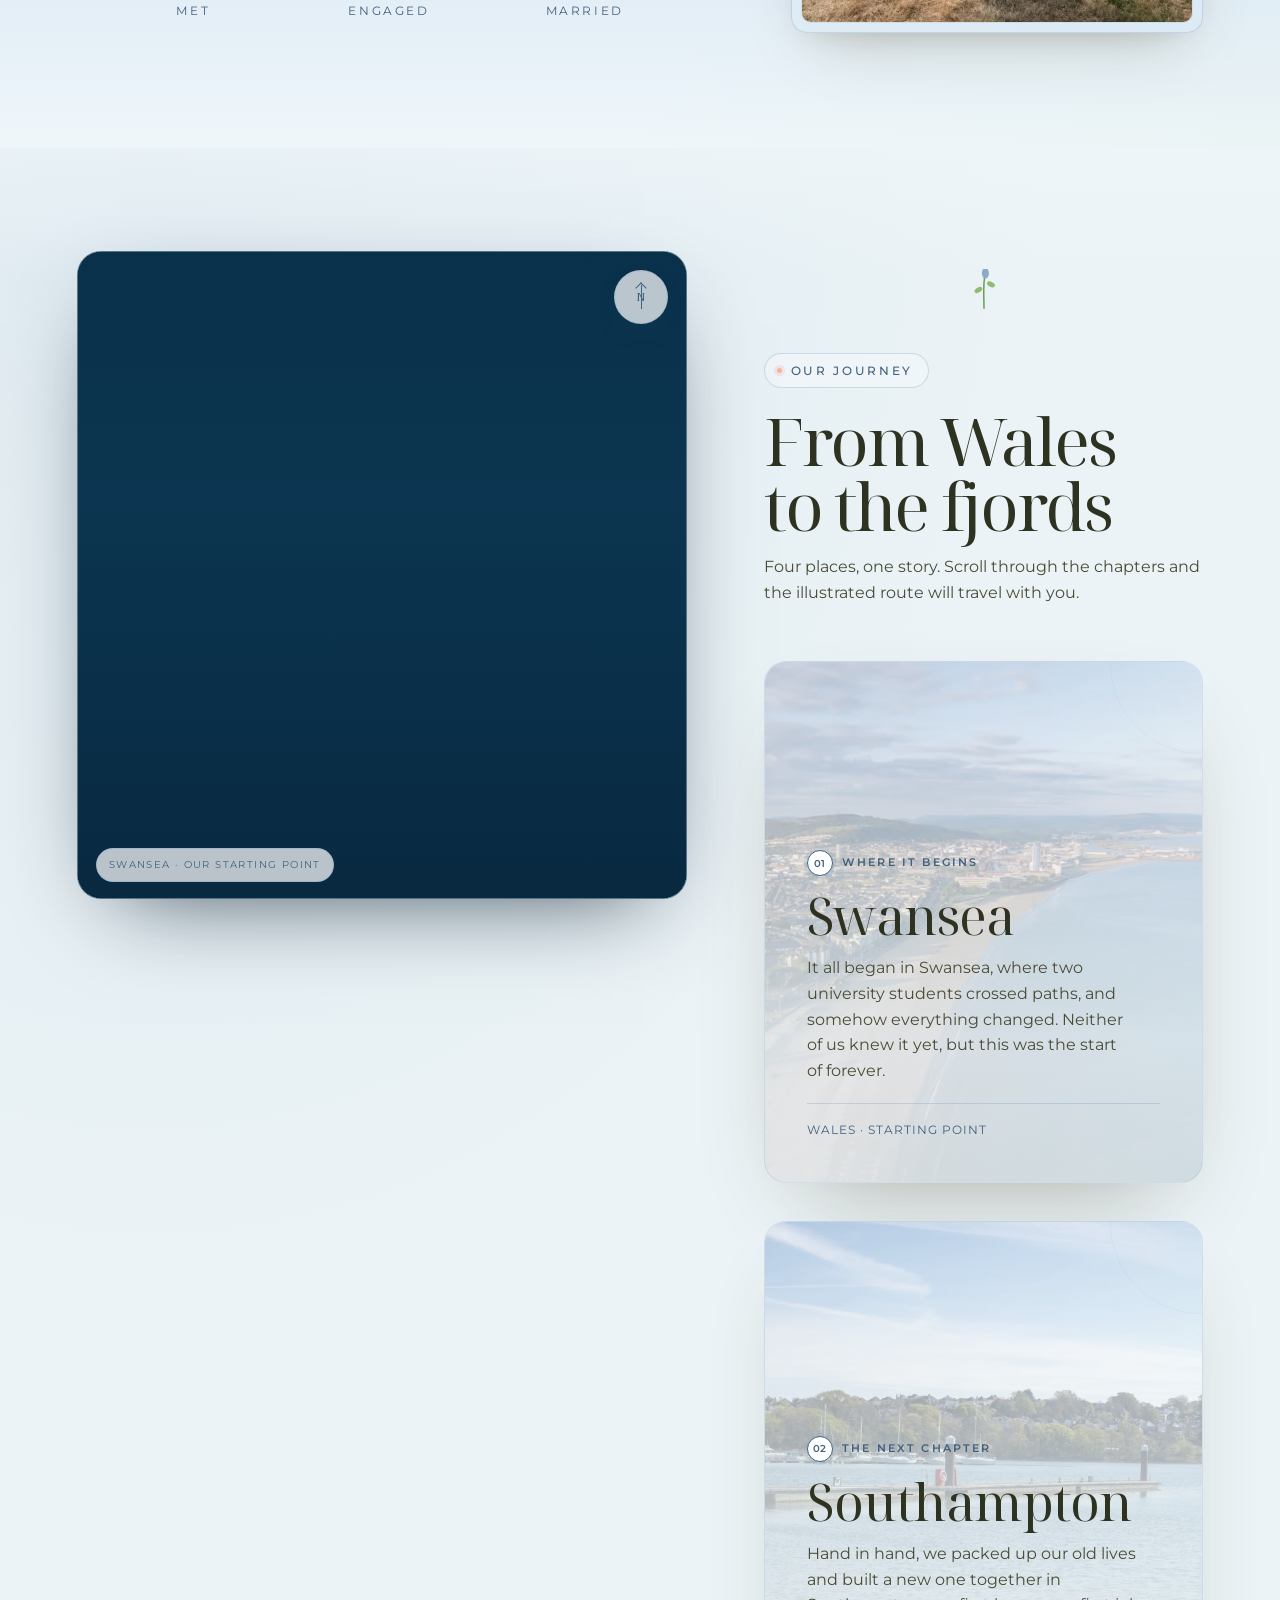
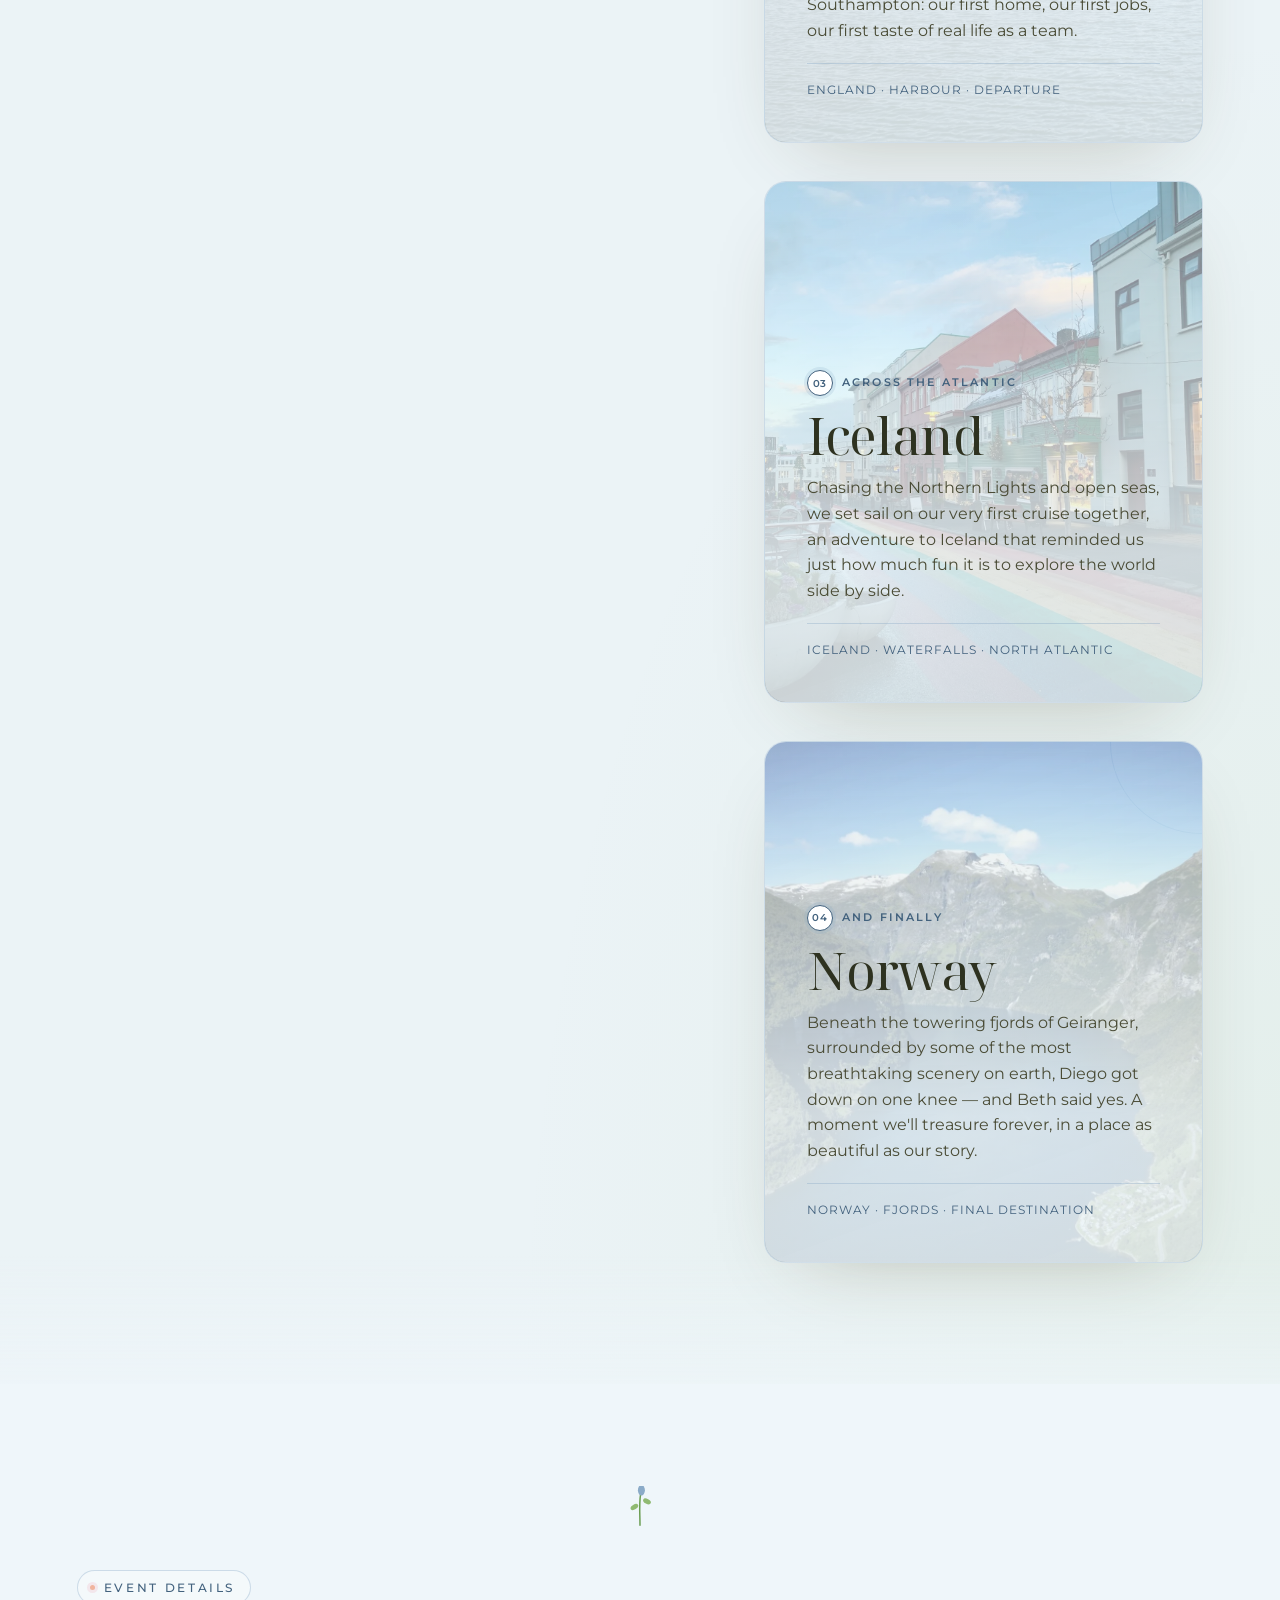
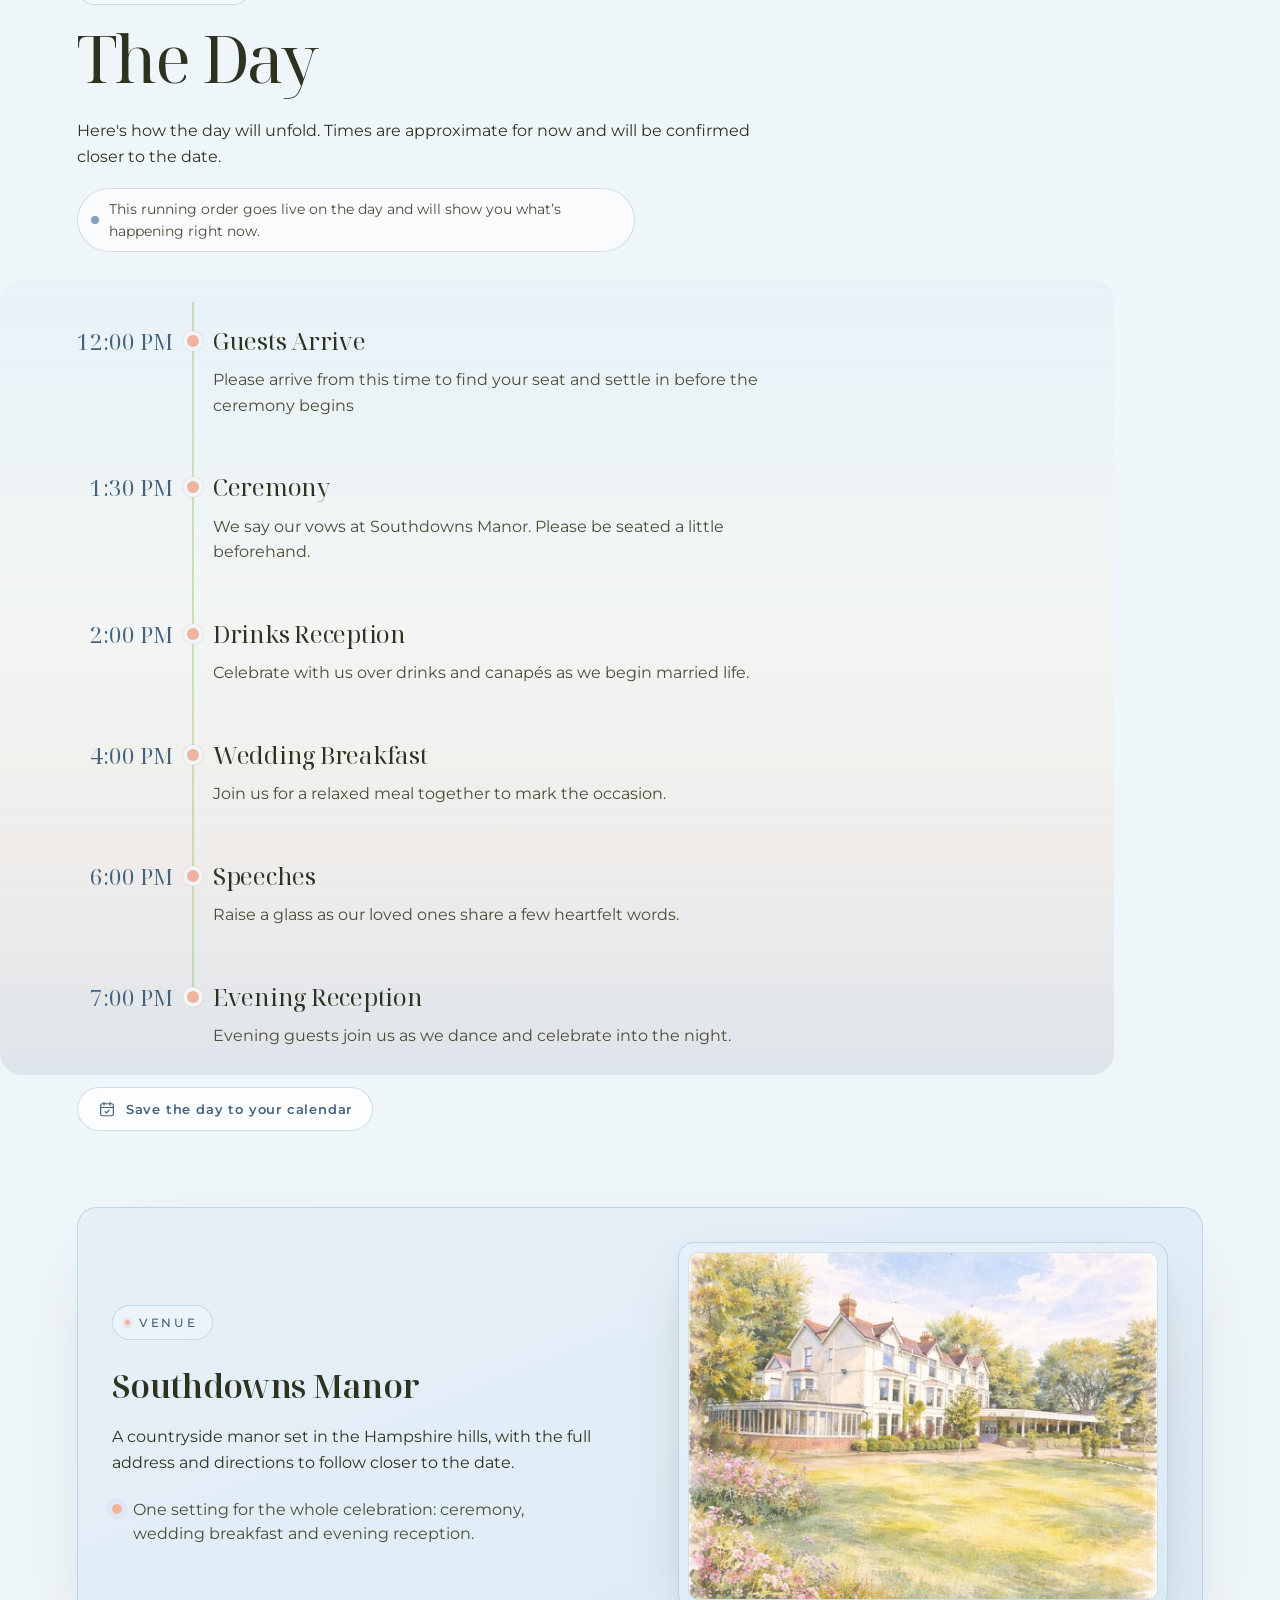
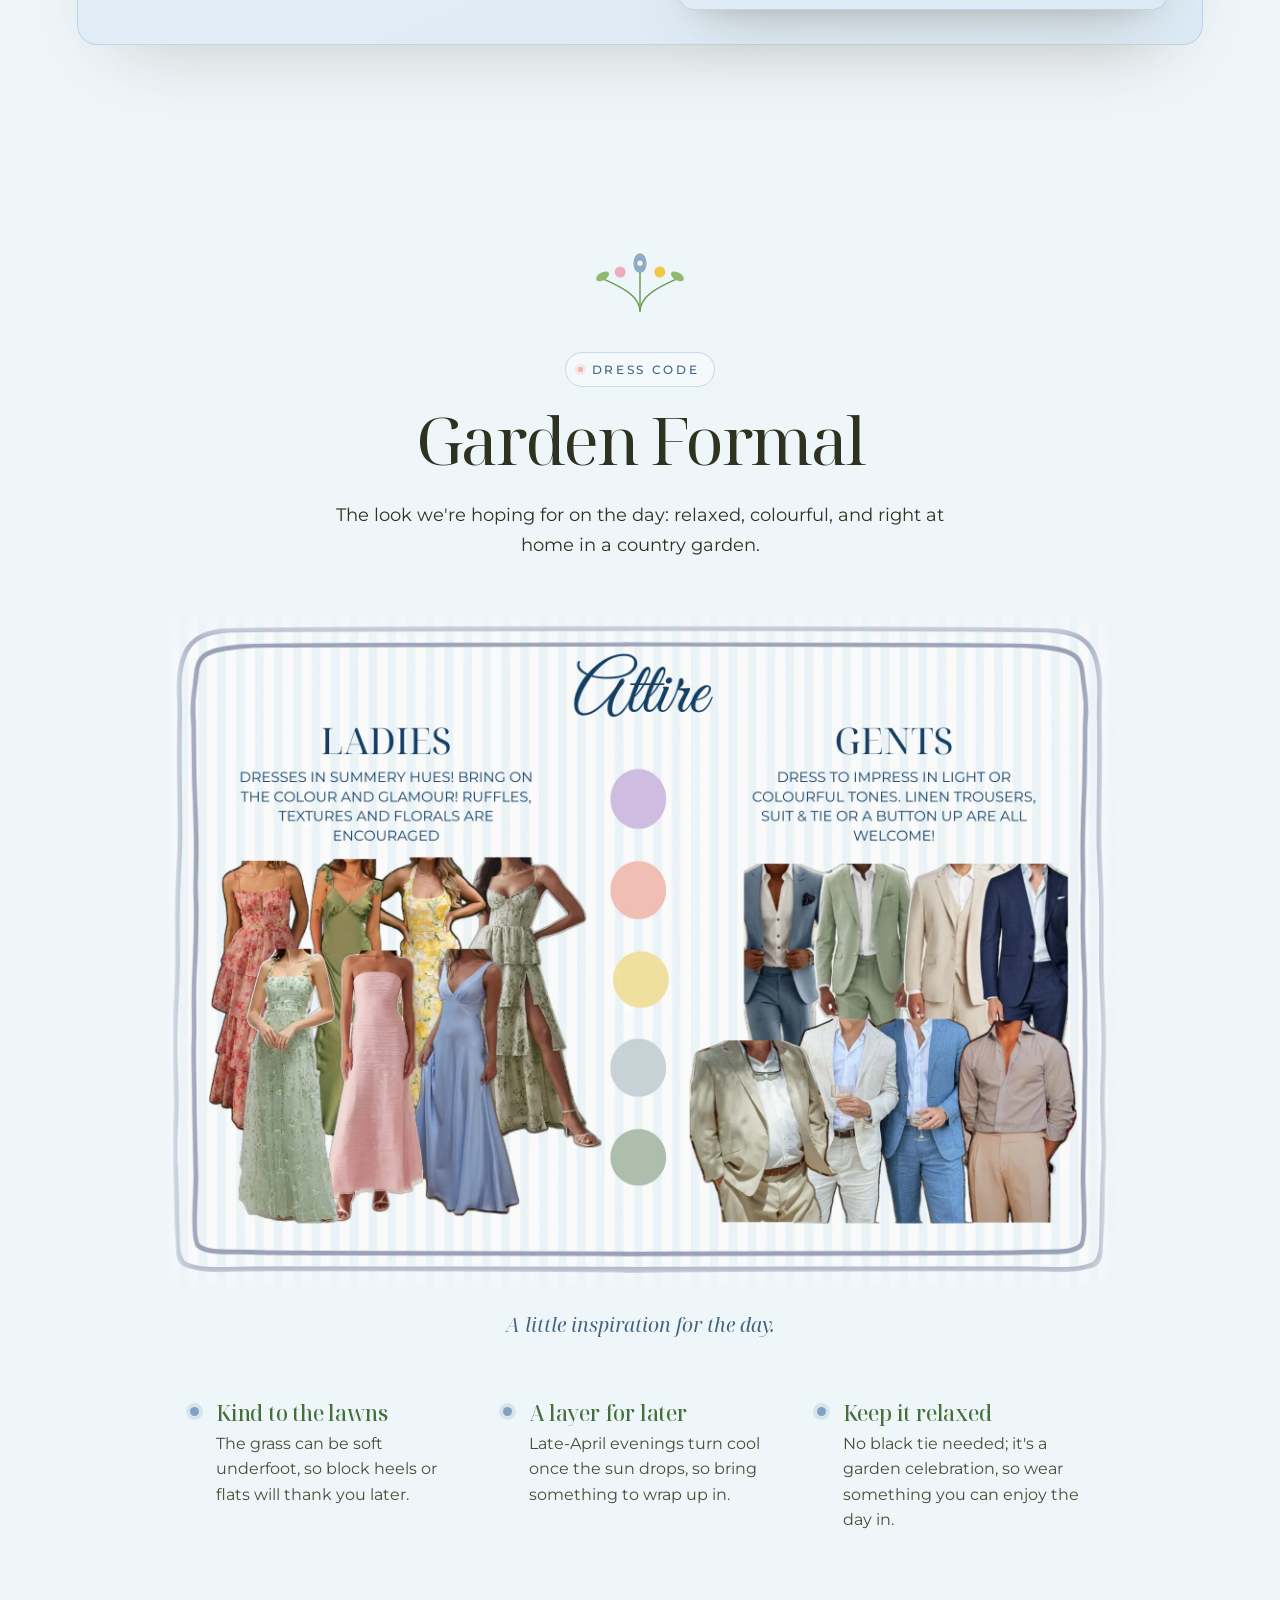
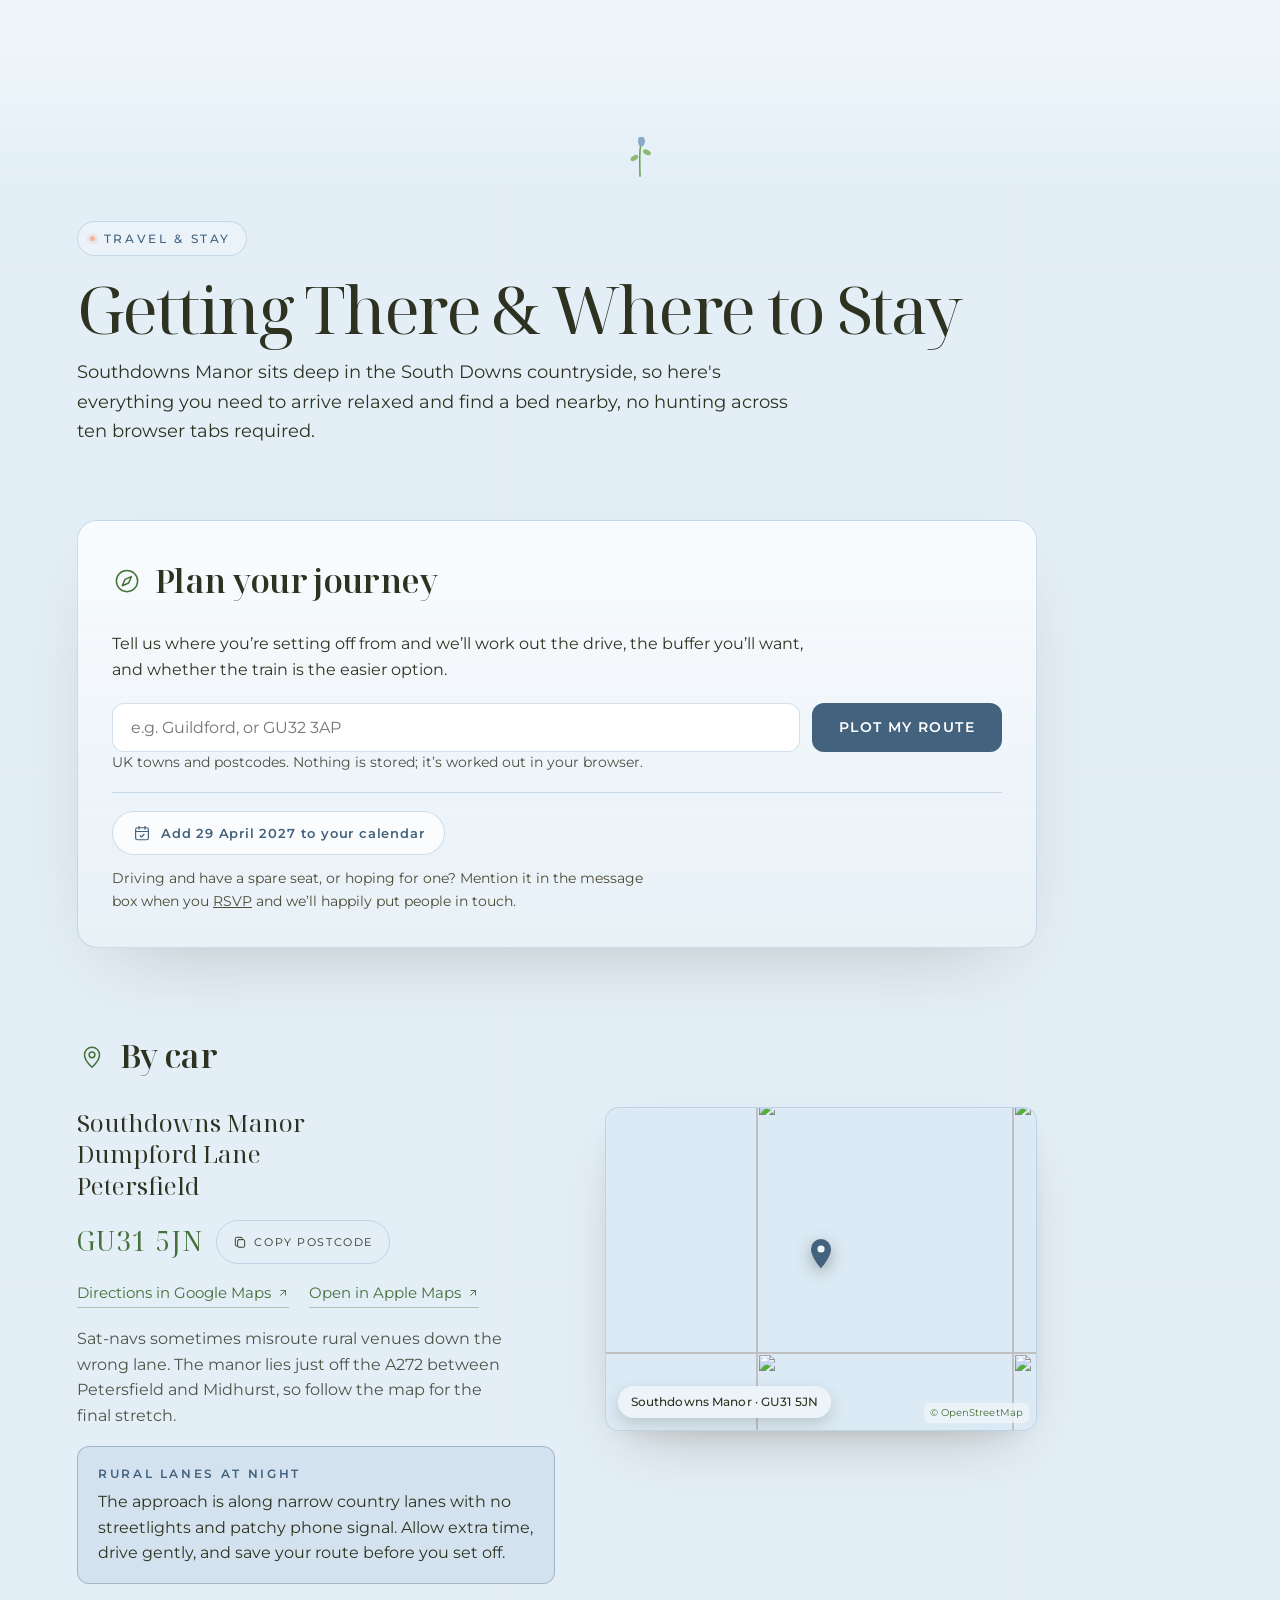
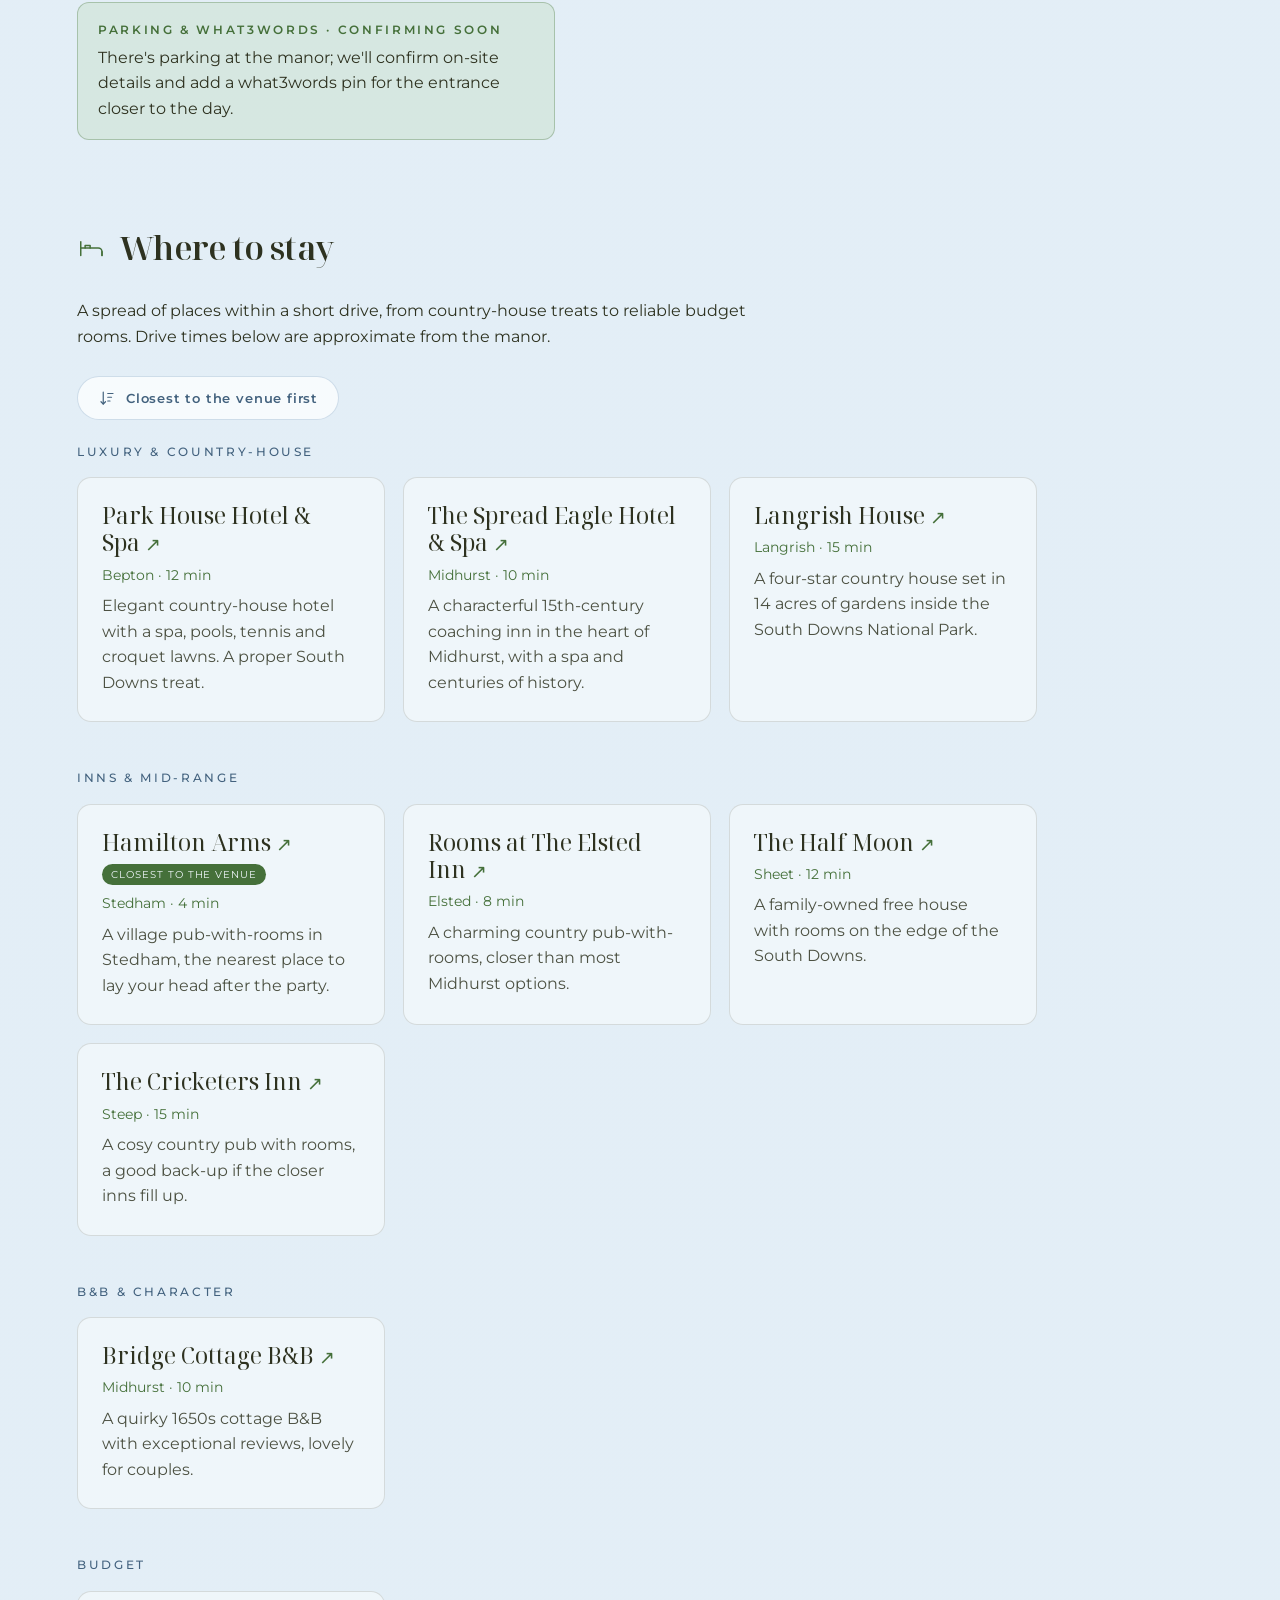
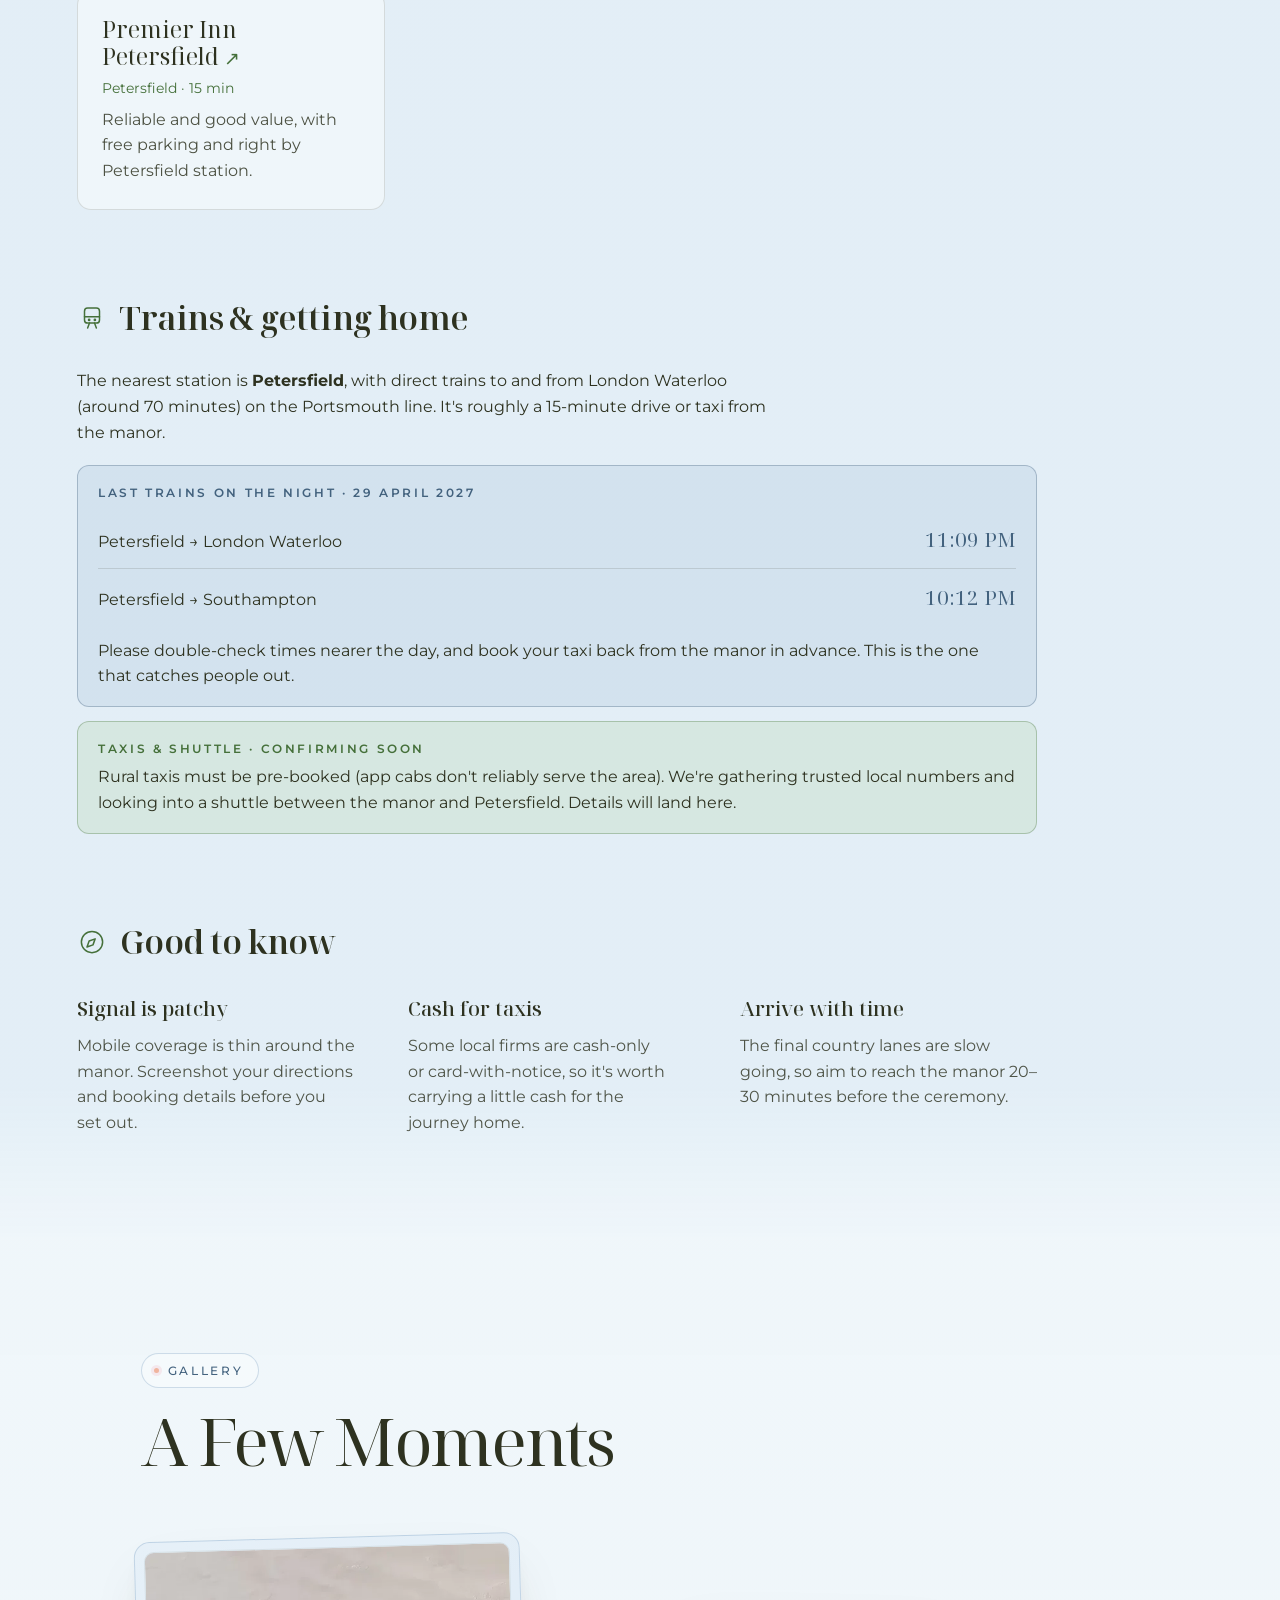
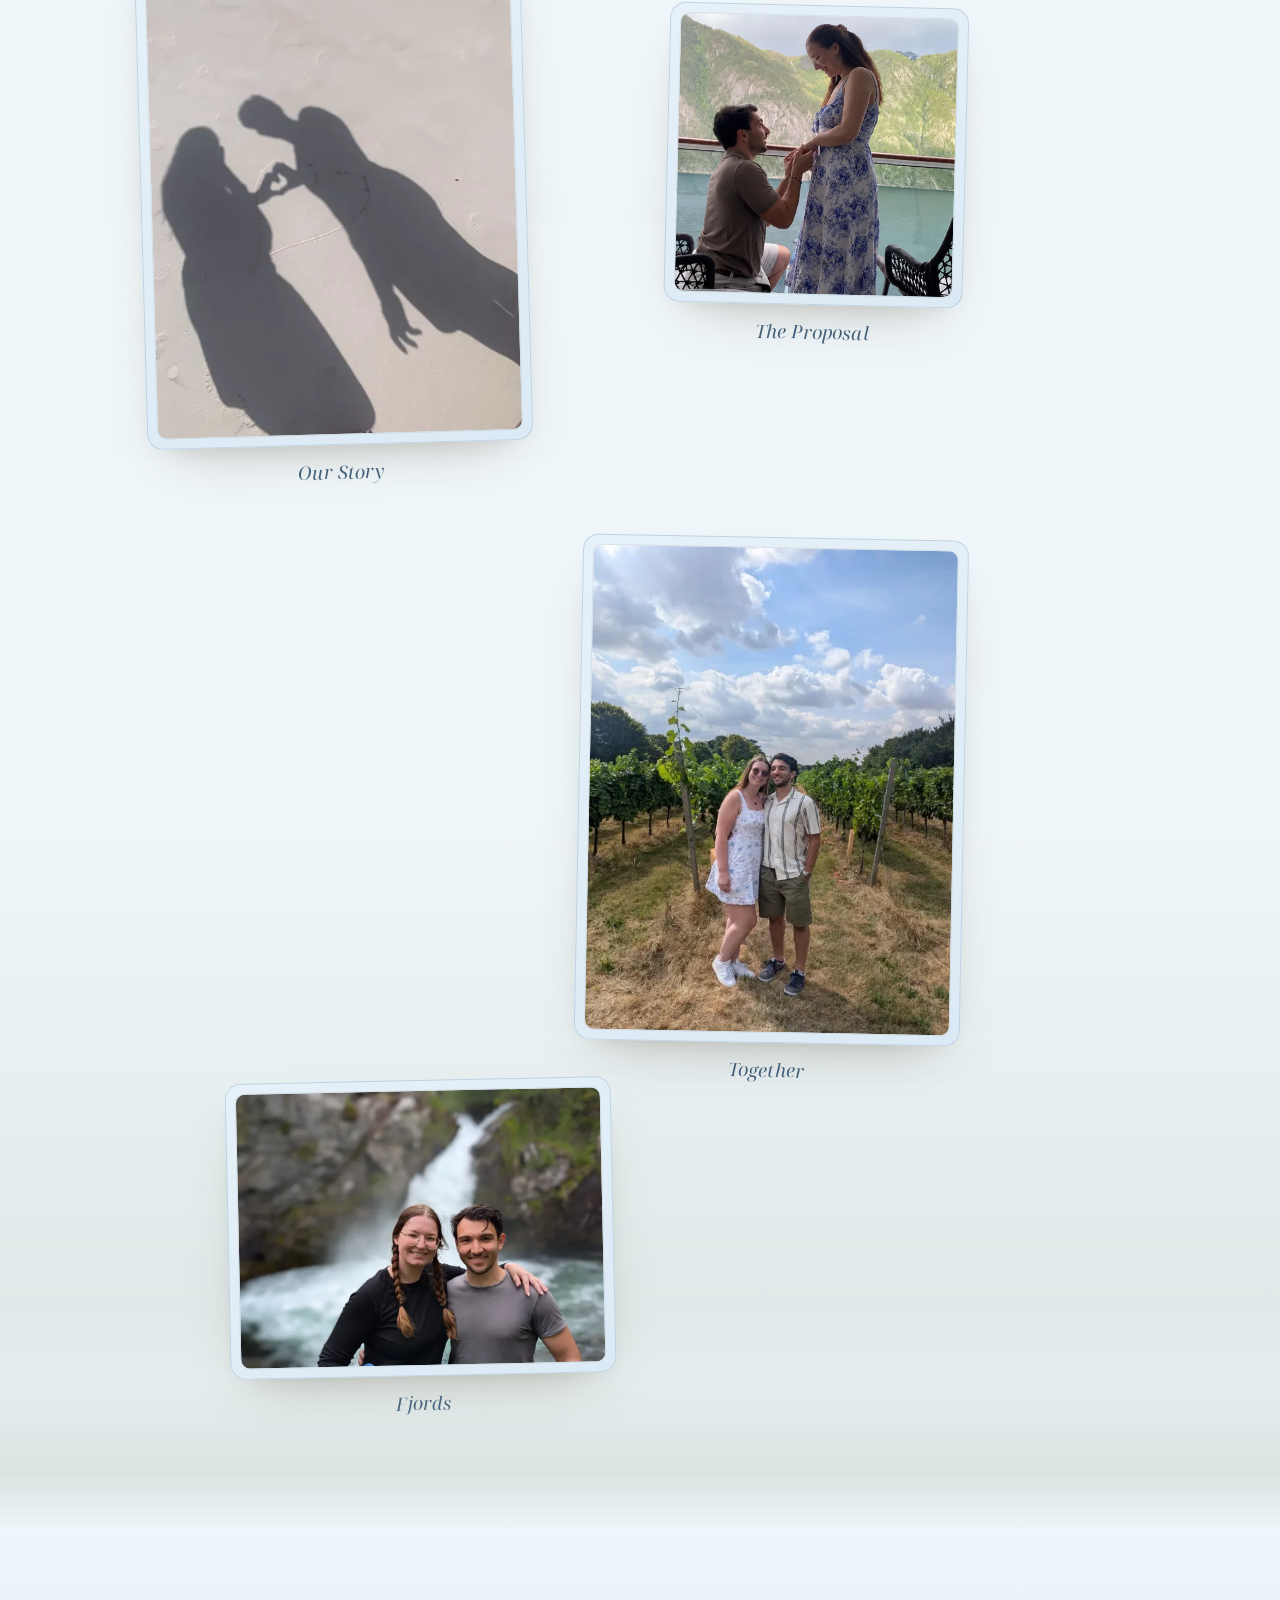
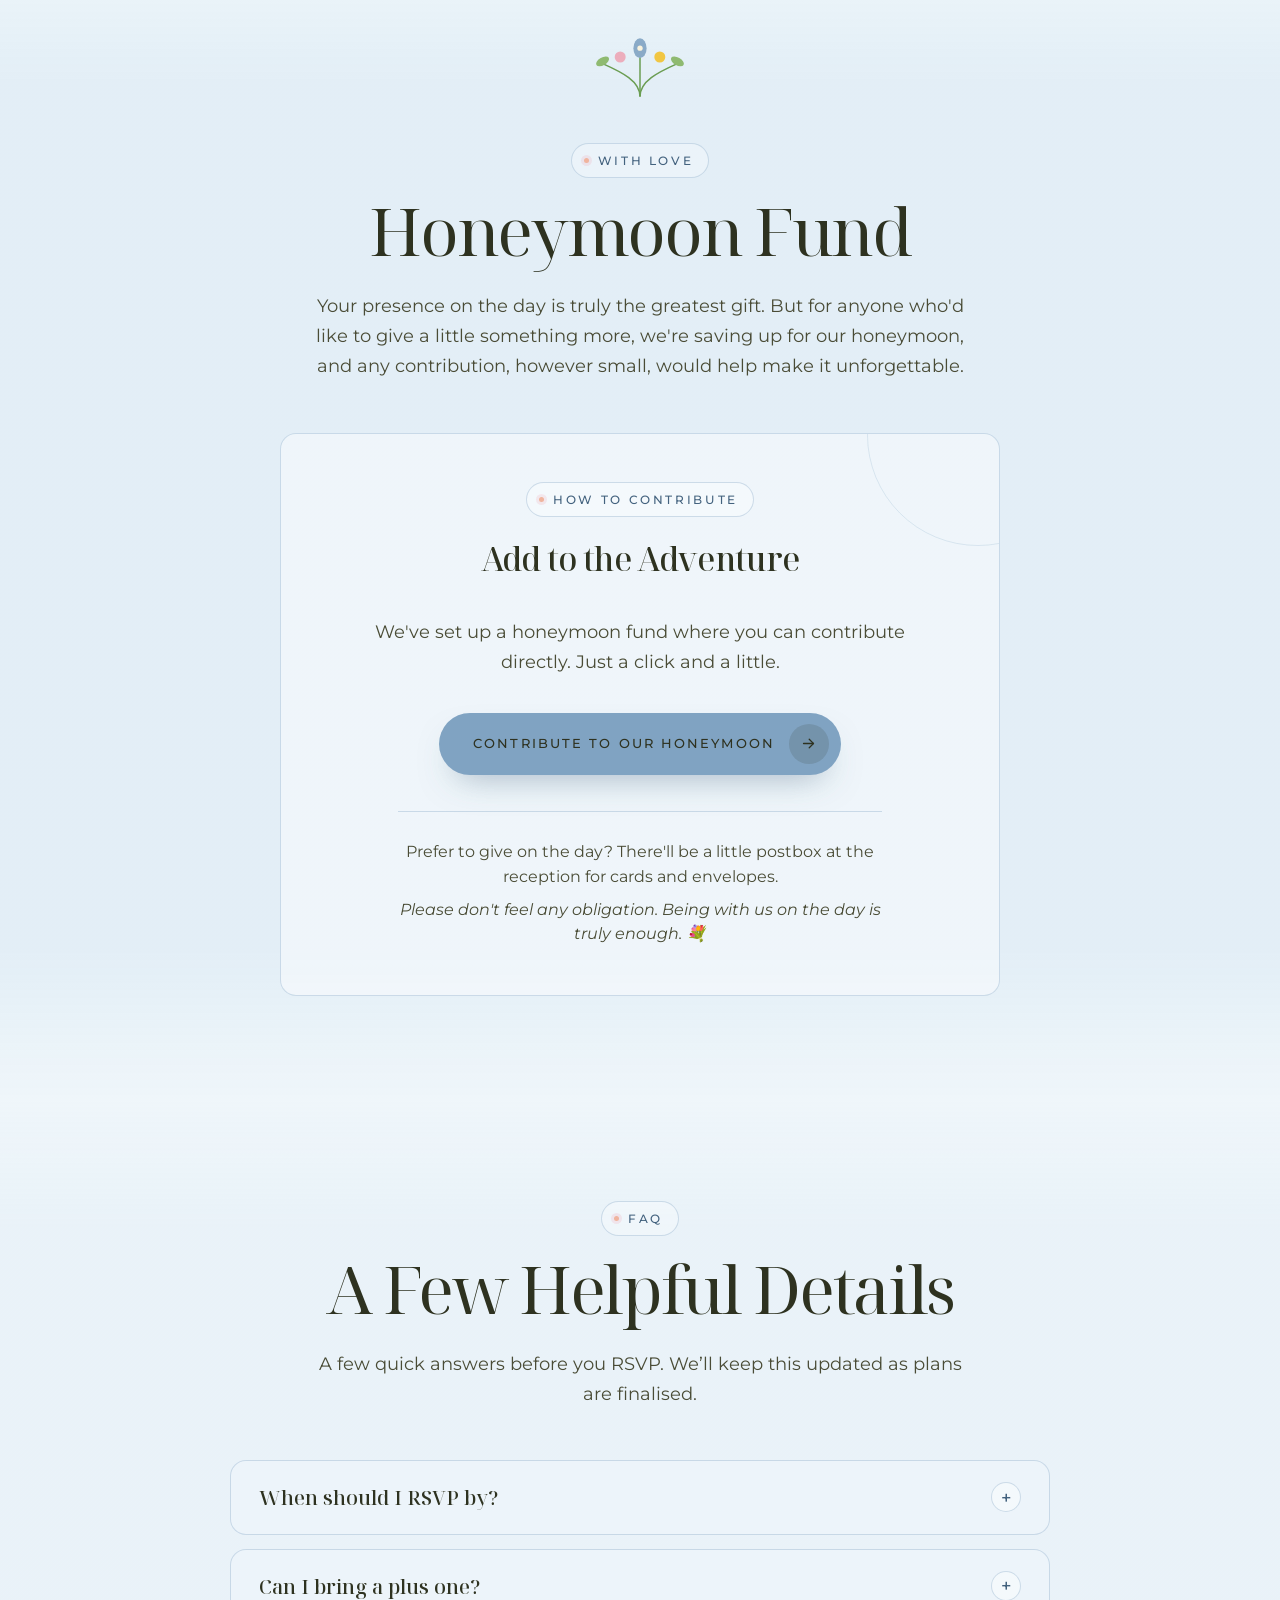
==== commit 87d13174: "Update RSVP messaging and polish wedding site\n\n🤖 Generated with Codebuff\nCo-Authored-By: Codebuff" ====
--- a/Deployable/Index.html
+++ b/Deployable/Index.html
@@ -13,12 +13,12 @@
 <meta name="twitter:title" content="Diego &amp; Bethany — 29 April 2027">
 <meta name="twitter:description" content="Join us at Southdowns Manor to celebrate the day together.">
 <meta name="twitter:image" content="Assets/Hero-Background.webp">
-<link rel="icon" href="assets/Logo.png" type="image/png">
+<link rel="icon" href="Assets/Logo.png" type="image/png">
 <title>Diego &amp; Bethany — 29 April 2027</title>
 <link rel="preconnect" href="https://fonts.googleapis.com">
 <link rel="preconnect" href="https://fonts.gstatic.com" crossorigin>
-<link rel="stylesheet" href="https://fonts.googleapis.com/css2?family=Great+Vibes&family=Montserrat:ital,wght@0,300;0,400;0,500;0,600;0,700;1,400;1,500;1,600&family=Noto+Serif+Display:ital,wght@0,300;0,400;0,500;0,600;0,700;1,400;1,500;1,600&display=swap">
-<link rel="preload" as="image" href="assets/Hero-Background.png" fetchpriority="high">
+<link rel="stylesheet" href="https://fonts.googleapis.com/css2?family=Great+Vibes&family=Montserrat:ital,wght@0,300;0,400;0,500;0,600;1,400&family=Noto+Serif+Display:ital,wght@0,300;0,400;0,500;0,600;1,400&display=swap">
+<link rel="preload" as="image" href="Assets/Hero-Background.webp" fetchpriority="high">
 <link rel="stylesheet" href="https://unpkg.com/leaflet@1.9.4/dist/leaflet.css" media="print" onload="this.onload=null;this.media='all'">
 <noscript><link rel="stylesheet" href="https://unpkg.com/leaflet@1.9.4/dist/leaflet.css"></noscript>
 <link rel="stylesheet" href="styles.css">
@@ -64,11 +64,10 @@
 <div class="scroll-progress" aria-hidden="true"></div>
 <div class="paper-grain" aria-hidden="true"></div>
 
-<!-- Overdrive scroll (A+C): garden-light wash, drifting petals, and a botanical
-     spine that draws down the page. All decorative + aria-hidden; progressive
-     enhancement gated on motion (see the overdrive CSS + the petals script). -->
+<!-- Overdrive scroll: a static garden-light wash and a botanical spine that
+     draws down the page. All decorative + aria-hidden; progressive enhancement
+     gated on motion (see the overdrive CSS). -->
 <div class="garden-light" aria-hidden="true"></div>
-<canvas class="petal-field" id="petalField" aria-hidden="true"></canvas>
 <div class="vine" aria-hidden="true">
   <div class="vine-reveal">
     <div class="vine-content">
@@ -271,7 +270,7 @@
 
 <nav id="nav">
   <a href="#top" class="nav-mark">
-    <img src="assets/Logo.png" alt="Logo">
+    <img src="Assets/Logo.png" alt="Logo">
   </a>
   <button class="nav-toggle" id="navToggle" aria-label="Toggle menu" aria-expanded="false" aria-controls="navLinks">&#9776;</button>
   <ul class="nav-links" id="navLinks">
@@ -289,11 +288,10 @@
 <!-- HERO -->
 <header class="hero" id="top">
   <div class="hero-stage">
-    <img class="hero-img hero-layer" src="assets/Hero-Background.png" width="1024" height="1024"
+    <img class="hero-img hero-layer" src="Assets/Hero-Background.webp" width="1024" height="1024"
          fetchpriority="high" decoding="async"
          alt="Diego and Bethany kissing in a sunlit spring woodland.">
   </div>
-  <div class="hero-sheen" aria-hidden="true"></div>
   <div class="hero-scrim" aria-hidden="true"></div>
   <div class="hero-frame" aria-hidden="true"></div>
 
@@ -337,7 +335,7 @@
         </ol>
       </div>
       <div class="story-visual reveal">
-        <img src="assets/Vinyard.png" width="1024" height="1024" loading="lazy" decoding="async"
+        <img src="Assets/Vinyard.webp" width="1024" height="1024" loading="lazy" decoding="async"
              alt="Watercolour of Southdowns Manor and its spring gardens in full bloom.">
       </div>
     </div>
@@ -500,7 +498,7 @@
         </div>
 
         <article class="journey-stage-card is-active" data-stage-card="0">
-          <img class="journey-stage-image" src="assets/Swansea.png" alt="Aerial view of Swansea Bay and the city coastline" loading="lazy" decoding="async">
+          <img class="journey-stage-image" src="Assets/Swansea.webp" alt="Aerial view of Swansea Bay and the city coastline" loading="lazy" decoding="async">
           <span class="journey-stage-kicker" data-n="01">Where it begins</span>
           <h3>Swansea</h3>
           <p>It all began in Swansea, where two university students crossed paths, and somehow everything changed. Neither of us knew it yet, but this was the start of forever.</p>
@@ -508,7 +506,7 @@
         </article>
 
         <article class="journey-stage-card" data-stage-card="1">
-          <img class="journey-stage-image" src="assets/Southampton.jpg" alt="Southampton harbour with boats" loading="lazy" decoding="async">
+          <img class="journey-stage-image" src="Assets/Southampton.webp" alt="Southampton harbour with boats" loading="lazy" decoding="async">
           <span class="journey-stage-kicker" data-n="02">The next chapter</span>
           <h3>Southampton</h3>
           <p>Hand in hand, we packed up our old lives and built a new one together in Southampton: our first home, our first jobs, our first taste of real life as a team.</p>
@@ -516,7 +514,7 @@
         </article>
 
         <article class="journey-stage-card" data-stage-card="2">
-          <img class="journey-stage-image" src="assets/Reykjav%C3%ADk.jpg" alt="A colourful street in Reykjavik, Iceland" loading="lazy" decoding="async">
+          <img class="journey-stage-image" src="Assets/Reykjav%C3%ADk.webp" alt="A colourful street in Reykjavik, Iceland" loading="lazy" decoding="async">
           <span class="journey-stage-kicker" data-n="03">Across the Atlantic</span>
           <h3>Iceland</h3>
           <p>Chasing the Northern Lights and open seas, we set sail on our very first cruise together, an adventure to Iceland that reminded us just how much fun it is to explore the world side by side.</p>
@@ -524,7 +522,7 @@
         </article>
 
         <article class="journey-stage-card" data-stage-card="3">
-          <img class="journey-stage-image" src="assets/Geiranger.jpg" alt="Norwayfjord between steep green mountains" loading="lazy" decoding="async">
+          <img class="journey-stage-image" src="Assets/Geiranger.webp" alt="Norwayfjord between steep green mountains" loading="lazy" decoding="async">
           <span class="journey-stage-kicker" data-n="04">And finally</span>
           <h3>Norway</h3>
           <p>Beneath the towering fjords of Geiranger, surrounded by some of the most breathtaking scenery on earth, Diego got down on one knee &#8212; and Beth said yes. A moment we'll treasure forever, in a place as beautiful as our story.</p>
@@ -556,8 +554,8 @@
 
     <div class="schedule reveal" id="schedule">
       <span class="day-light" aria-hidden="true"></span>
-      <div class="schedule-item" data-start="780">
-        <div class="schedule-time">1:00 PM</div>
+      <div class="schedule-item" data-start="720">
+        <div class="schedule-time">12:00 PM</div>
         <div><div class="schedule-name">Guests Arrive</div><div class="schedule-desc">Please arrive from this time to find your seat and settle in before the ceremony begins</div><span class="now-tag" aria-hidden="true">Happening now</span></div>
       </div>
       <div class="schedule-item" data-start="810">
@@ -598,7 +596,7 @@
         <p class="venue-loc">One setting for the whole celebration: ceremony, wedding breakfast and evening reception.</p>
       </div>
       <figure class="venue-photo">
-        <img src="assets/southdowns-manor.jpg" width="1024" height="1024" loading="lazy" decoding="async"
+        <img src="Assets/southdowns-manor.webp" width="1024" height="1024" loading="lazy" decoding="async"
              alt="Watercolour of Southdowns Manor and its spring gardens in bloom, the countryside house where Diego and Bethany will marry.">
       </figure>
     </div>
@@ -628,7 +626,7 @@
     </div>
     <figure class="dress-visual" data-dr>
       <div class="dress-frame">
-        <img src="assets/Dress%20Code.png" width="1536" height="1024" loading="lazy" decoding="async"
+        <img src="Assets/Dress%20Code.webp" width="1536" height="1024" loading="lazy" decoding="async"
              alt="Illustrated Garden Formal dress-code guide. For women: elegant florals, soft fabrics, floral prints and playful colours. For men: light suits or smart separates in soft neutrals, pastels or earthy tones. Rows of guests in garden-formal outfits framed by watercolour flowers and foliage.">
       </div>
       <figcaption class="dress-cap">A little inspiration for the day.</figcaption>
@@ -883,25 +881,25 @@
     <div class="gallery-wall reveal" aria-label="A few of our favourite moments">
       <figure class="gw-item gw-item--a" role="button" tabindex="0" aria-label="Open Our Story photograph">
         <div class="matte">
-          <img src="assets/Shadow-Photo.png" alt="Our story" loading="lazy" decoding="async">
+          <img src="Assets/Shadow-Photo.webp" alt="Our story" loading="lazy" decoding="async">
         </div>
         <figcaption>Our Story</figcaption>
       </figure>
       <figure class="gw-item gw-item--b" role="button" tabindex="0" aria-label="Open The Proposal photograph">
         <div class="matte">
-          <img src="assets/Proposal.png" alt="The proposal" loading="lazy" decoding="async">
+          <img src="Assets/Proposal.webp" alt="The proposal" loading="lazy" decoding="async">
         </div>
         <figcaption>The Proposal</figcaption>
       </figure>
       <figure class="gw-item gw-item--c" role="button" tabindex="0" aria-label="Open Together photograph">
         <div class="matte">
-          <img src="assets/Vinyard.png" alt="Together" loading="lazy" decoding="async">
+          <img src="Assets/Vinyard.webp" alt="Together" loading="lazy" decoding="async">
         </div>
         <figcaption>Together</figcaption>
       </figure>
       <figure class="gw-item gw-item--d" role="button" tabindex="0" aria-label="Open Fjords photograph">
         <div class="matte">
-          <img src="assets/Waterfall.png" alt="The fjords" loading="lazy" decoding="async">
+          <img src="Assets/Waterfall.webp" alt="The fjords" loading="lazy" decoding="async">
         </div>
         <figcaption>Fjords</figcaption>
       </figure>
@@ -1064,7 +1062,6 @@
             <ul class="guest-picker-list" id="guest-picker-list" role="listbox" hidden></ul>
           </div>
           <p class="field-hint" id="guest-picker-hint">Start typing your name and we'll do the rest.</p>
-          <p class="field-note attendance-note" id="guest-attendance-note" role="status" aria-live="polite" hidden></p>
           <p class="field-err" id="rsvp-name-err" hidden>
             <svg viewBox="0 0 24 24" fill="none" stroke="currentColor" stroke-width="2" stroke-linecap="round" aria-hidden="true"><circle cx="12" cy="12" r="9"/><path d="M12 8v5"/><path d="M12 16h.01"/></svg>
             <span>Please pick your name from the list.</span>
@@ -1080,6 +1077,8 @@
           <p class="field-err" id="rsvp-email-err" hidden><svg viewBox="0 0 24 24" fill="none" stroke="currentColor" stroke-width="2" stroke-linecap="round" aria-hidden="true"><circle cx="12" cy="12" r="9"/><path d="M12 8v5"/><path d="M12 16h.01"/></svg><span>Please add a valid email so we can confirm.</span></p>
         </div>
       </div>
+
+      <p class="field-note attendance-note" id="guest-attendance-note" role="status" aria-live="polite" hidden></p>
 
       <fieldset class="field attend">
         <legend>Will you be joining us?</legend>
@@ -1204,6 +1203,5 @@
 <script src="scripts.js"></script>
 <script src="https://unpkg.com/leaflet@1.9.4/dist/leaflet.js"></script>
 <!-- impeccable-live-start -->
-<script src="http://localhost:8400/live.js"></script>
 </body>
 </html>
--- a/Deployable/styles.css
+++ b/Deployable/styles.css
@@ -340,54 +340,19 @@
     .hero-sub{ opacity:0; animation: rise 1s var(--ease) 0.5s forwards; }
     .countdown{ opacity:0; animation: rise 1s var(--ease) 0.68s forwards; }
     .scroll-cue{ opacity:0; animation: rise 1s var(--ease) 1s forwards; }
-    .hero-stage{ animation: heroDrift 32s ease-in-out 0.6s infinite alternate; }
-  }
-  @keyframes heroDrift{ from{ transform: scale(1.03); } to{ transform: scale(1.11) translateY(-1.8%); } }
-
-  /* ---------- Cinematic hero — cross-dissolving plates + a slow light sweep ----------
-     The stage carries the drift/parallax transform; the layers only fade, so the two
-     never fight each other. Layer 1 is the load-bearing image: it is fully opaque and
-     visible with no JS, no animation, and no motion preference. */
+  }
+
+  /* ---------- Hero stage ----------
+     Layer 1 is the load-bearing image: fully opaque and visible with no JS and
+     no motion preference. The stage holds a gentle static crop. */
   .hero-stage{
     position: absolute; inset: 0; z-index: 0;
     transform: scale(1.03);
-    will-change: transform;
-  }
-  .hero-layer{
+  }  .hero-layer{
     position: absolute; inset: 0;
     width: 100%; height: 100%; object-fit: cover; object-position: 59% 50%;
     transform: none;
   }
-  .hero-layer--2, .hero-layer--3{ opacity: 0; }
-  .hero-layer--2{ object-position: 50% 54%; }
-  .hero-layer--3{ object-position: 50% 40%; }
-
-  @media (prefers-reduced-motion: no-preference){
-    /* 30s cycle, three plates, long luxurious dissolves */
-    .hero-layer{ animation: heroCross 30s linear infinite; }
-    .hero-layer--2{ animation-delay: 10s; }
-    .hero-layer--3{ animation-delay: 20s; }
-  }
-  /* Each plate holds for ~7s, dissolves over ~3s, then waits out the other two */
-  @keyframes heroCross{
-    0%   { opacity: 1; }
-    30%  { opacity: 1; }
-    39%  { opacity: 0; }
-    94%  { opacity: 0; }
-    100% { opacity: 1; }
-  }
-  /* Layer 1 must never blink out entirely — it underpins the stack */
-  @media (prefers-reduced-motion: no-preference){
-    .hero-layer:first-child{ animation-name: heroCrossBase; }
-  }
-  @keyframes heroCrossBase{
-    0%   { opacity: 1; }
-    30%  { opacity: 1; }
-    39%  { opacity: 0.001; }
-    94%  { opacity: 0.001; }
-    100% { opacity: 1; }
-  }
-
   /* A soft raking light that travels across the frame — the "film" note */
   /* Single-asset hero: keep Hero-Background.png fully visible. */
   .hero-layer,
@@ -400,21 +365,6 @@
   @media (max-width: 640px){
     .hero-img,
     .hero-layer{ object-position: 59% 50%; }
-  }
-
-  .hero-sheen{
-    position: absolute; inset: 0; z-index: 1; pointer-events: none; opacity: 0;
-    background: linear-gradient(104deg, transparent 34%, rgba(255,255,255,0.34) 47%, rgba(255,244,226,0.20) 54%, transparent 68%);
-    mix-blend-mode: screen;
-  }
-  @media (prefers-reduced-motion: no-preference){
-    .hero-sheen{ animation: heroSheen 15s ease-in-out 2.4s infinite; }
-  }
-  @keyframes heroSheen{
-    0%   { opacity: 0; transform: translate3d(-42%, 0, 0); }
-    12%  { opacity: 0.9; }
-    38%  { opacity: 0; transform: translate3d(42%, 0, 0); }
-    100% { opacity: 0; transform: translate3d(42%, 0, 0); }
   }
 
   /* ============================================================
@@ -539,10 +489,6 @@
   .journey-marker.is-visible{
     opacity:1;
     transform:scale(1);
-  }
-
-  .journey-marker.is-active .marker-halo{
-    animation:journeyHalo 2.2s ease-in-out infinite;
   }
 
   .marker-halo{
@@ -773,10 +719,6 @@
     margin:.35rem 0;
   }
 
-  @keyframes journeyHalo{
-    0%,100%{opacity:.7; transform:scale(1);}
-    50%{opacity:1; transform:scale(1.08);}
-  }
 
   @media (max-width: 900px){
     .journey-map-layout{
@@ -989,21 +931,6 @@
     display: flex; flex-direction: column; align-items: flex-start; gap: 12px;
   }
   .journey-share{ font-size: 0.9rem; color: var(--ink-soft); margin: 0; }
-
-  @supports (animation-timeline: view()){
-    @media (prefers-reduced-motion: no-preference){
-      /* The day's light travels as the running order scrolls past */
-      .day-light{
-        animation: dayLight linear both;
-        animation-timeline: view();
-        animation-range: entry 10% exit 90%;
-      }
-    }
-  }
-  @keyframes dayLight{
-    from{ opacity: 0.28; background-position: 0% 0%; filter: saturate(0.85); }
-    to{ opacity: 0.7; background-position: 0% 100%; filter: saturate(1.15); }
-  }
 
   /* ---------- Sections ---------- */
   /* Tighter, fluid vertical rhythm — enough air for a wedding page, without the
@@ -1909,6 +1836,7 @@
   .rsvp-form{ display:grid; gap: 22px; max-width: 620px; margin: 0 auto; }
   .rsvp-form[hidden]{ display:none; }
   .field{ display:flex; flex-direction:column; gap: 7px; min-width:0; }
+  .field[hidden]{ display:none; }
   .field > label, .attend > legend{
     font-family: var(--font-sans); font-size: 0.8rem; letter-spacing: 0.06em;
     text-transform: uppercase; color: var(--ink); font-weight: 500; padding: 0;
@@ -2020,16 +1948,18 @@
     line-height: 1.5;
   }
   .attendance-note{
-    margin-top: 10px;
-    padding: 11px 13px;
-    border: 1px solid rgba(44,83,39,0.38);
-    border-left: 4px solid var(--forest);
-    border-radius: 8px;
-    background: rgba(255,255,255,0.58);
-    color: var(--forest);
-    font-size: 0.94rem;
-    font-weight: 600;
-    line-height: 1.45;
+    margin-top: -8px;
+    padding: 12px 18px;
+    border: 1px solid rgba(69,112,58,0.22);
+    border-radius: 10px;
+    background: rgba(154,196,124,0.12);
+    color: var(--ink);
+    font-family: var(--font-accent);
+    font-style: italic;
+    font-size: 1.12rem;
+    font-weight: 400;
+    line-height: 1.5;
+    letter-spacing: 0.005em;
   }
   .field-note[hidden]{ display: none; }
   .field-note a{ color: var(--terracotta); text-underline-offset: 2px; }
@@ -2397,43 +2327,15 @@
         animation: progressGrow linear both;
         animation-timeline: scroll(root block);
       }
-      /* Hero image parallaxes with scroll — supersedes the idle drift above */
-      .hero-stage{
-        animation: heroParallax linear both;
-        animation-timeline: scroll(root block);
-        animation-range: 0 100vh;
-      }
-      /* Hero content lifts and softens as it scrolls away */
-      .hero-content{
-        animation: heroLift linear both;
-        animation-timeline: scroll(root block);
-        animation-range: 0 80vh;
-      }
     }
   }
 
-  @supports (animation-timeline: view()){
-    @media (prefers-reduced-motion: no-preference){
-      /* Botanical sprigs bloom into place as each divider scrolls in */
-      .divider .sprig{
-        animation: sprigBloom linear both;
-        animation-timeline: view();
-        animation-range: entry 8% cover 34%;
-      }
-    }
-  }
 
   @keyframes progressGrow{ from{ transform: scaleX(0); } to{ transform: scaleX(1); } }
-  @keyframes heroParallax{ from{ transform: scale(1.05); } to{ transform: scale(1.16) translateY(6%); } }
-  @keyframes heroLift{ from{ opacity: 1; transform: translateY(0); } to{ opacity: 0.15; transform: translateY(-48px); } }
-  @keyframes sprigBloom{
-    from{ opacity: 0; transform: translateY(18px) scale(0.62) rotate(-5deg); }
-    to{ opacity: 0.85; transform: none; }
-  }
 
   /* ============================================================
-     Overdrive scroll — A (living botanical spine) + C (garden light
-     & drifting petals). Progressive enhancement only: effects turn on
+     Overdrive scroll — the living botanical spine + the garden light
+     wash. Progressive enhancement only: effects turn on
      where scroll/view timelines exist AND motion is welcome, and fall
      back to a calm static state otherwise. Purely decorative — every
      element is aria-hidden and pointer-events:none, so nothing here
@@ -2448,46 +2350,10 @@
       radial-gradient(44% 26% at 74% 15%, rgba(128,163,194,0.5), transparent 66%),
       radial-gradient(40% 24% at 20% 72%, rgba(154,196,124,0.42), transparent 70%);
   }
-  @supports (animation-timeline: scroll()){
-    @media (prefers-reduced-motion: no-preference){
-      .garden-light{ animation: gardenRake linear both; animation-timeline: scroll(root block); }
-    }
-  }
-  @keyframes gardenRake{
-    from{ transform: translate3d(0, -7vh, 0); opacity: 0.38; }
-    50% { opacity: 0.62; }
-    to  { transform: translate3d(0, 13vh, 0); opacity: 0.5; }
-  }
-
-  /* ---- C · drifting petal field (canvas; JS-gated, see the petals script) ---- */
-  .petal-field{
-    position: fixed; inset: 0; z-index: 93; pointer-events: none;
-    width: 100%; height: 100%; opacity: 0; transition: opacity 1.4s var(--ease);
-  }
-  .petal-field.on{ opacity: 1; }
-
-  /* ---- C · richer divider bloom: a soft glow blooms with each sprig ---- */
+
+  /* ---- Divider ---- */
   .divider{ position: relative; }
   .divider .sprig{ position: relative; z-index: 1; }
-  .divider::before{
-    content: ''; position: absolute; left: 50%; top: 50%; z-index: 0;
-    width: 260px; height: 150px; pointer-events: none; opacity: 0;
-    transform: translate(-50%, -50%) scale(0.5);
-    background: radial-gradient(closest-side, rgba(154,196,124,0.30), transparent 72%);
-  }
-  #rsvp .divider::before{ background: radial-gradient(closest-side, rgba(128,163,194,0.30), transparent 74%); }
-  @supports (animation-timeline: view()){
-    @media (prefers-reduced-motion: no-preference){
-      .divider::before{
-        animation: dividerGlow linear both; animation-timeline: view();
-        animation-range: entry 4% cover 42%;
-      }
-    }
-  }
-  @keyframes dividerGlow{
-    from{ opacity: 0; transform: translate(-50%, -50%) scale(0.45); }
-    to  { opacity: 1; transform: translate(-50%, -50%) scale(1); }
-  }
 
   /* ---- A · living botanical spine: a vine that draws down the left gutter and
      sprouts a cottage-garden of flowers as you scroll ---- */
@@ -2759,7 +2625,7 @@
   .journey-map-label{ display:grid; grid-template-columns:auto 1fr; align-items:center; gap:7px 10px; min-width:190px; padding:11px 15px; border:0; border-radius:9px; background:#fff; color:#20242a; font-family:var(--font-sans); font-size:10px; letter-spacing:.12em; text-transform:uppercase; text-align:left; box-shadow:0 15px 32px rgba(3,18,34,.25); transform:rotate(-1.4deg); }
   .journey-map-label::before{ display:none; }
   .journey-map-label-flag{ grid-row:span 2; font-size:27px; line-height:1; filter:saturate(1.15); }
-  .journey-map-label strong{ display:block; font-family:var(--font-sans); font-size:15px; line-height:1.05; letter-spacing:.04em; text-transform:uppercase; font-weight:800; }
+  .journey-map-label strong{ display:block; font-family:var(--font-sans); font-size:15px; line-height:1.05; letter-spacing:.04em; text-transform:uppercase; font-weight:600; }
   .journey-map-label small{ display:block; color:#69717a; font-size:9px; letter-spacing:.16em; line-height:1.2; }
   .leaflet-tooltip.journey-tooltip{ padding:0; border:0; background:transparent; box-shadow:none; }
   .leaflet-tooltip.journey-tooltip::before{ display:none; }
@@ -2769,9 +2635,7 @@
    .journey-vehicle-icon.car{ color:#e9eee7; transform:rotate(-7deg); }
    .journey-vehicle-icon.plane{ color:#eef0eb; transform:rotate(-18deg) scale(1.18); }
    .journey-vehicle-icon.cruise{ color:#f0f0ea; transform:scale(1.12); }
-   .journey-vehicle-icon::after{ content:""; position:absolute; width:58px; height:58px; border:2px solid rgba(231,25,44,.72); border-radius:50%; animation:journeyVehiclePulse 1.8s ease-out infinite; }
    @keyframes journeyPinPulse{ 0%{ opacity:.8; transform:scale(.55); } 100%{ opacity:0; transform:scale(1.3); } }
-   @keyframes journeyVehiclePulse{ 0%{ opacity:.75; transform:scale(.62); } 100%{ opacity:0; transform:scale(1.08); } }
   .journey-stage-card > :not(.journey-stage-image){ position:relative; z-index:1; }
   .journey-stage-image{ position:absolute; inset:0; z-index:0; width:100%; height:100%; object-fit:cover; opacity:.56; filter:saturate(.88) contrast(.98); }
   .journey-stage-card:has(.journey-stage-image)::after{ content:''; position:absolute; inset:0; z-index:0; background:linear-gradient(180deg, rgba(239,246,250,.04), rgba(239,246,250,.74) 72%); pointer-events:none; }
